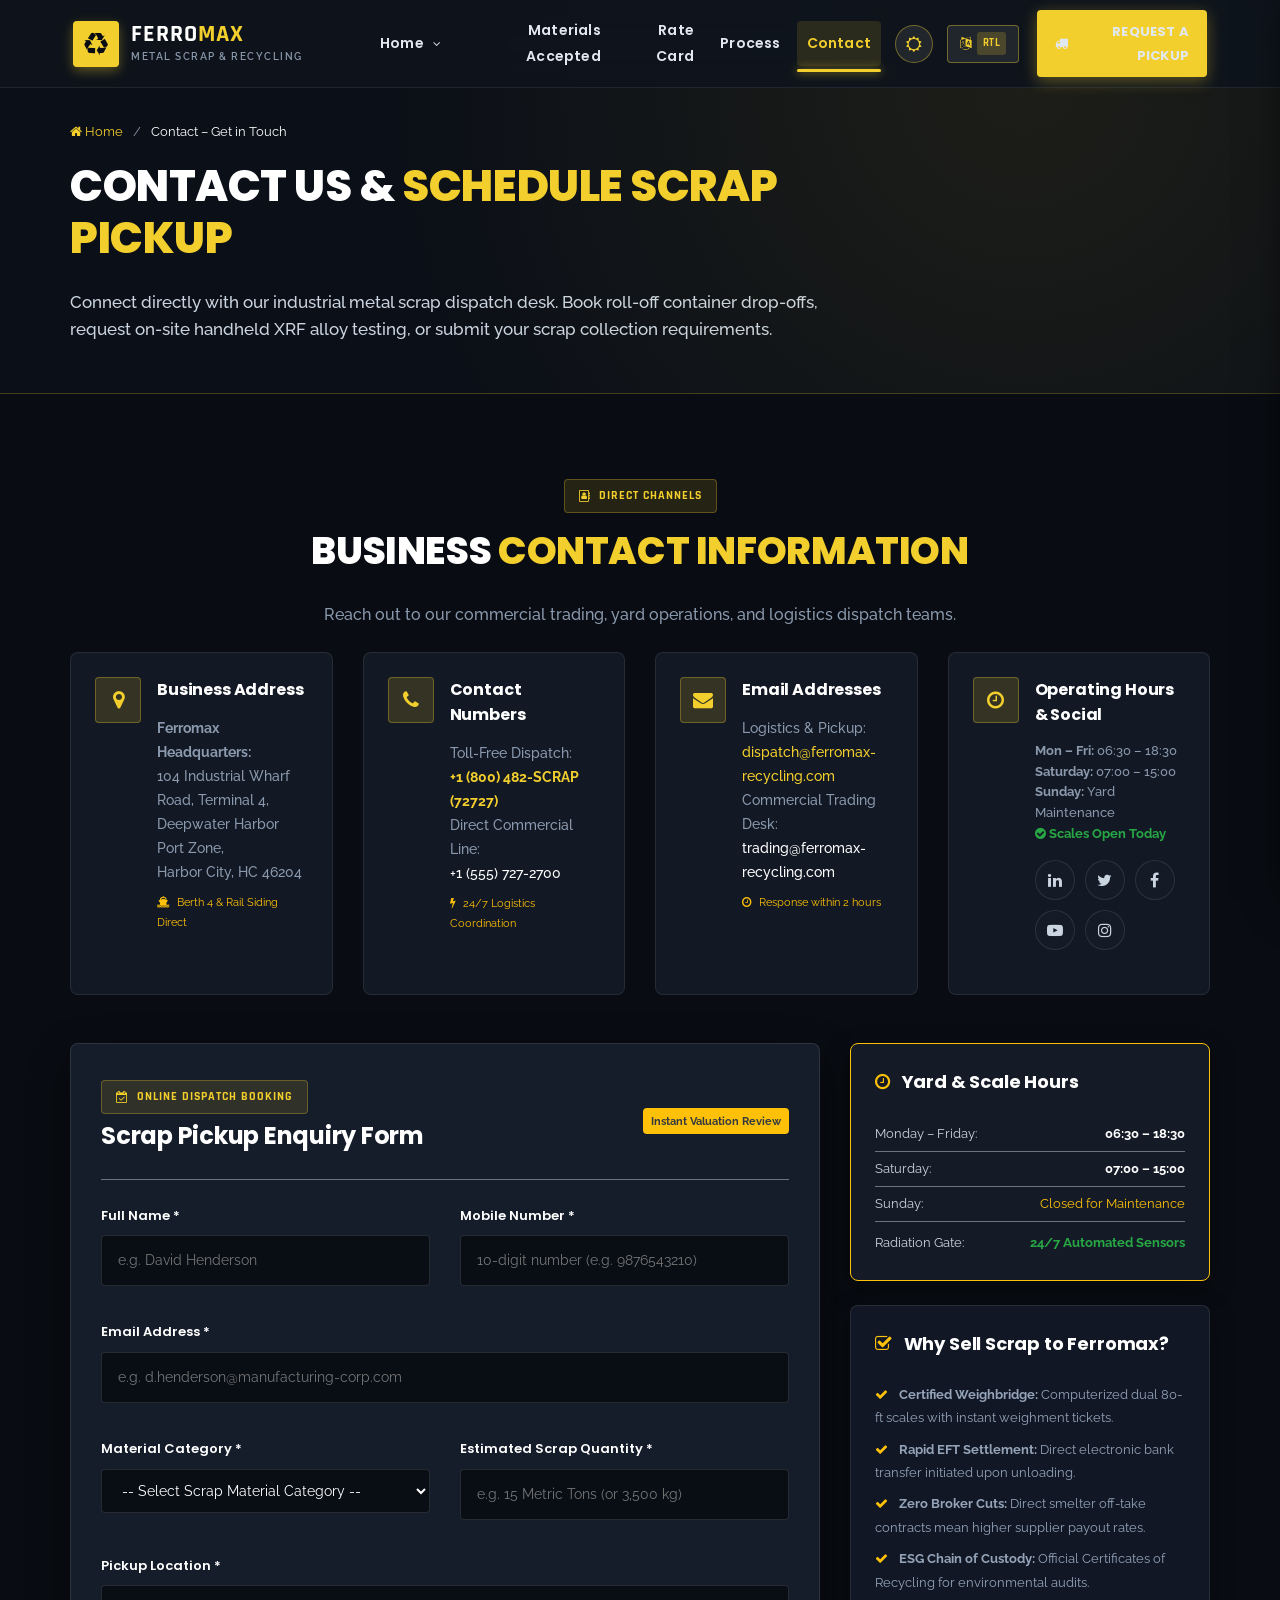
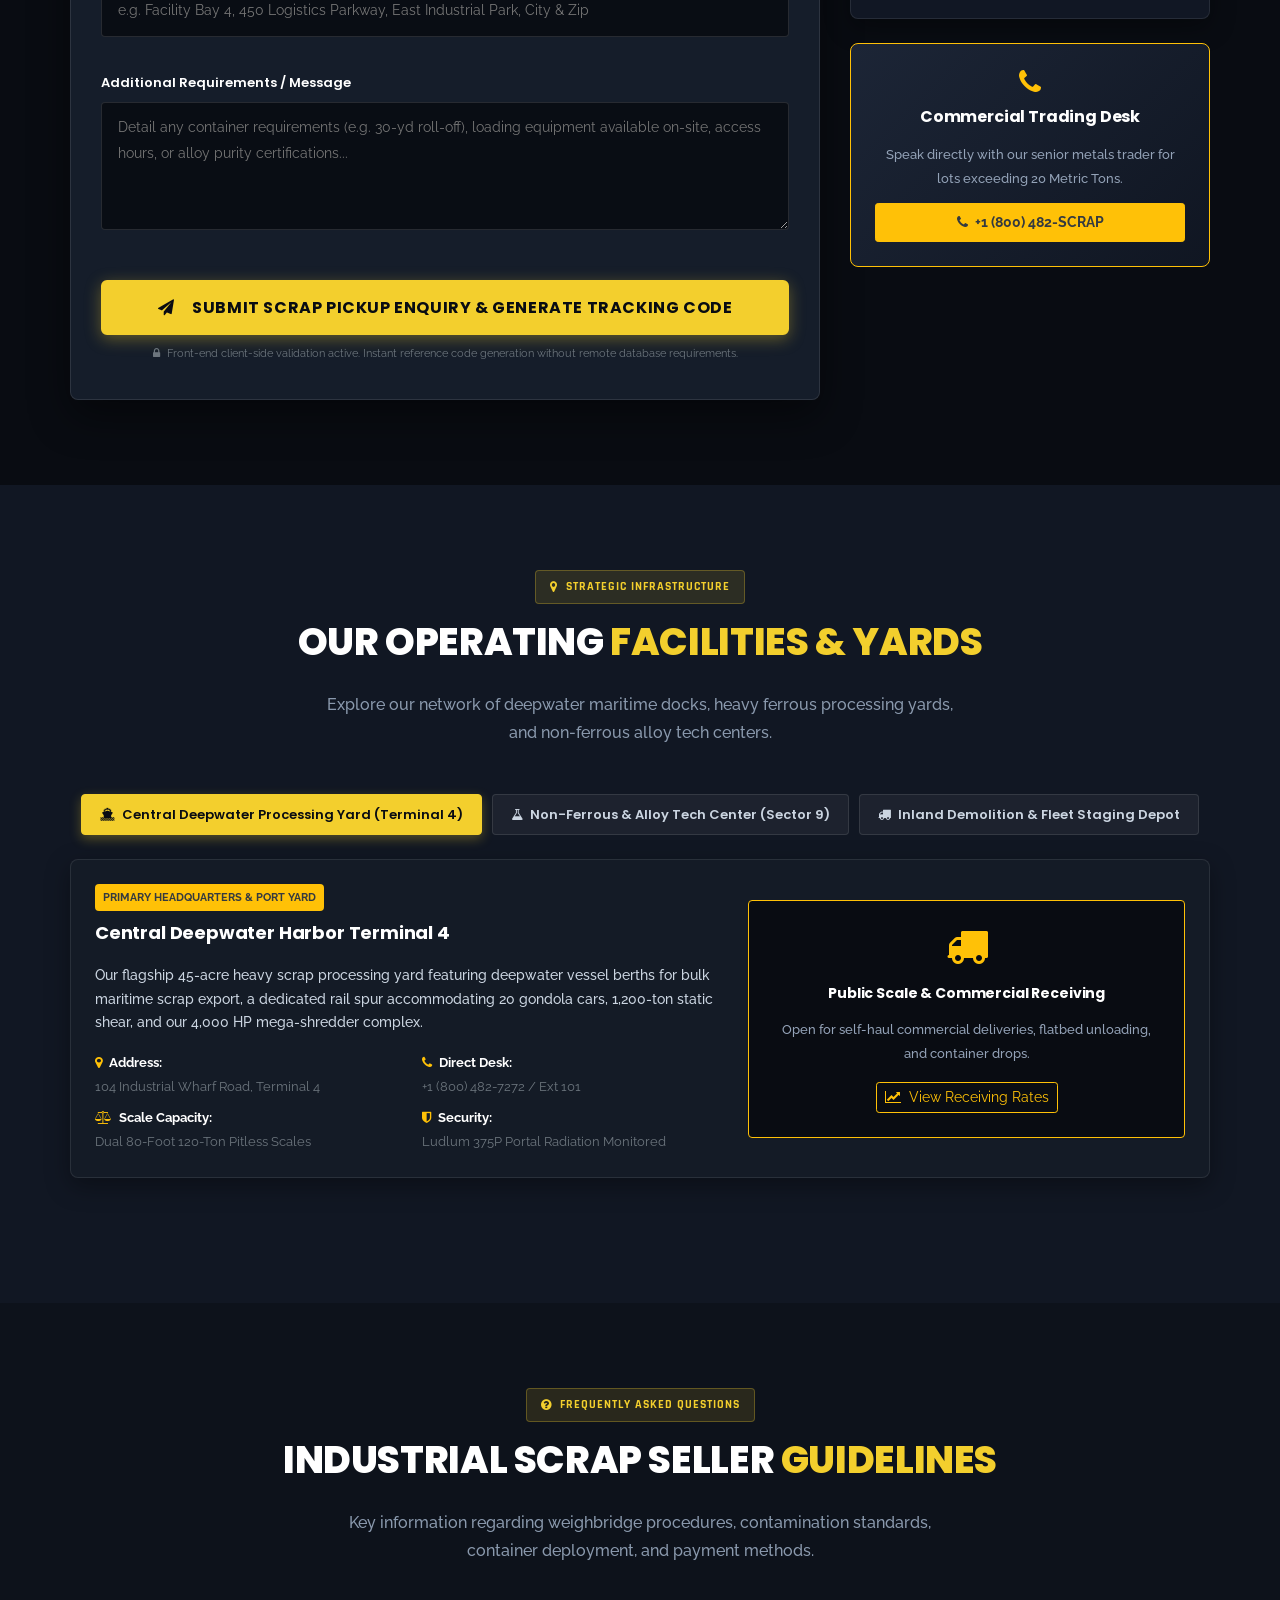
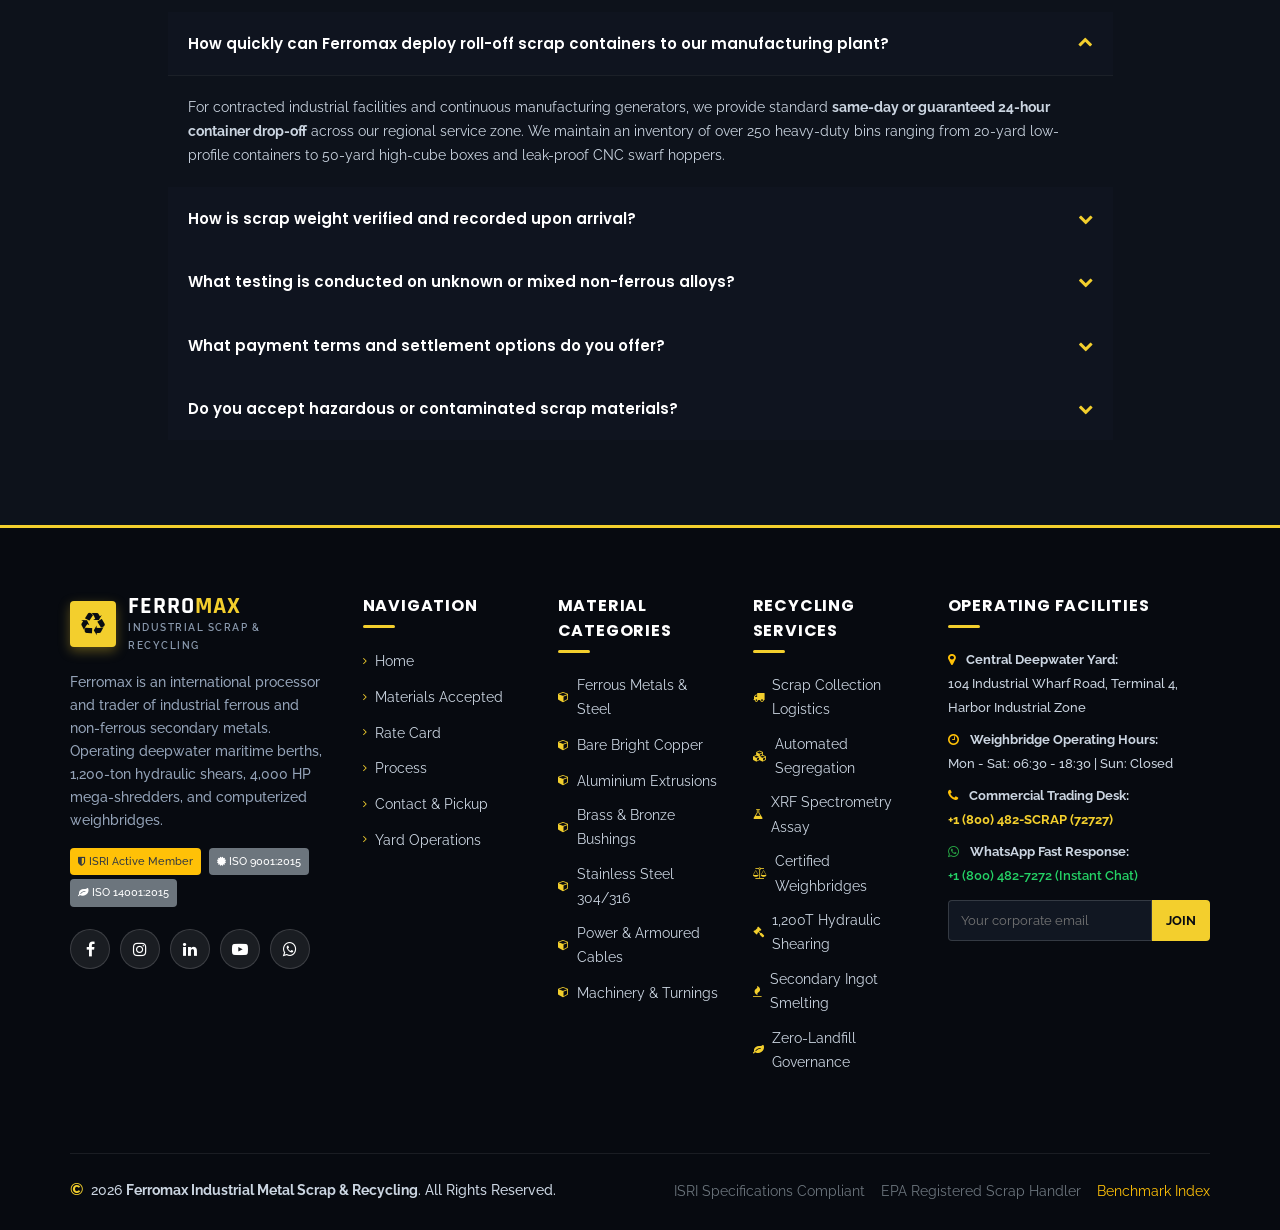
==== contact.html @ 0050eec2 "Initial commit" ====
<!DOCTYPE html>
<html lang="en">
   <head>
      <!-- basic -->
      <meta charset="utf-8">
      <meta http-equiv="X-UA-Compatible" content="IE=edge">
      <!-- mobile metas -->
      <meta name="viewport" content="width=device-width, initial-scale=1, maximum-scale=1">
      <!-- site metas -->
      <title>Contact Us – Scrap Pickup Enquiry | Ferromax Industrial Scrap &amp; Recycling</title>
      <meta name="keywords" content="scrap metal contact, scrap pickup enquiry, scrap collection booking, roll-off container rental, scrap yard address, commercial metals trader">
      <meta name="description" content="Get in touch with Ferromax Industrial Scrap &amp; Recycling. Schedule industrial scrap pickup, request roll-off containers, or get indicative metal scrap valuation.">
      <meta name="author" content="Ferromax Industrial Scrap &amp; Recycling">
      <!-- Theme & Direction Persistence Script: Immediate Execution in Head -->
      <script>
         (function() {
            var savedTheme = localStorage.getItem('ferromax_theme') || 'dark';
            document.documentElement.setAttribute('data-theme', savedTheme);
            var savedDir = localStorage.getItem('ferromax_dir') || 'ltr';
            document.documentElement.setAttribute('dir', savedDir);
         })();
      </script>
      <!-- bootstrap css -->
      <link rel="stylesheet" href="css/bootstrap.min.css">
      <!-- font-awesome -->
      <link rel="stylesheet" href="css/font-awesome.min.css">
      <!-- style css -->
      <link rel="stylesheet" href="css/style.css">
      <!-- responsive css -->
      <link rel="stylesheet" href="css/responsive.css">
      <!-- custom industrial styles -->
      <link rel="stylesheet" href="css/industrial.css">
      <!-- favicon -->
      <link rel="icon" href="images/fevicon.png" type="image/gif" />
   </head>
   <body class="main-layout">
      <!-- preloader -->
      

      

      <!-- Sidepanel Navigation (Mobile & Off-Canvas) -->
      <div class="sidepanel-overlay"></div>
      <div id="mySidepanel" class="sidepanel-custom">
         <div class="sidepanel-header">
            <a href="index.html" class="brand-link">
               <div class="brand-icon"><i class="fa fa-recycle"></i></div>
               <div class="brand-text-wrap">
                  <span class="brand-title">FERRO<span>MAX</span></span>
                  <span class="brand-tagline">Industrial Scrap</span>
               </div>
            </a>
            <button class="sidepanel-close" aria-label="Close Navigation"><i class="fa fa-times"></i></button>
         </div>
         <ul class="sidepanel-links">
            <li><a class="" href="index.html"><i class="fa fa-home"></i> Home – Industrial Overview</a></li>
            <li class="sidepanel-subitem"><a class="" href="home-1.html"><i class="fa fa-cubes"></i> Home 1 – Material Recovery Hub</a></li>
            <li class="sidepanel-subitem"><a class="" href="home-2.html"><i class="fa fa-cogs"></i> Home 2 – Recycling Operations</a></li>
            <li><a class="" href="material-recovery.html"><i class="fa fa-th-large"></i> Materials Accepted</a></li>
            <li><a class="" href="rate-card.html"><i class="fa fa-line-chart"></i> Rate Card</a></li>
            <li><a class="" href="process.html"><i class="fa fa-refresh"></i> Process</a></li>
            <li><a class="active" href="contact.html"><i class="fa fa-envelope-o"></i> Contact</a></li>
            <li class="sidepanel-item-toggle">
               <button class="theme-toggle-btn sidepanel-toggle-btn w-100 justify-content-center" aria-label="Toggle Light and Dark Mode" title="Toggle Theme">
                  <i class="fa fa-sun-o theme-icon-sun mr-2"></i>
                  <i class="fa fa-moon-o theme-icon-moon mr-2"></i>
                  <span class="theme-toggle-text">Toggle Light / Dark Mode</span>
               </button>
            </li>
            <li class="sidepanel-item-toggle">
               <button class="dir-toggle-btn sidepanel-dir-toggle w-100 justify-content-center" aria-label="Toggle Text Direction" title="Toggle Text Direction">
                  <i class="fa fa-language mr-2"></i>
                  <span class="dir-toggle-label">Layout Direction: <span class="dir-indicator-badge">RTL</span></span>
               </button>
            </li>
            <li class="sidepanel-item-cta mt-2">
               <a href="contact.html#pickupSection" class="btn-industrial-primary w-100 text-center justify-content-center">
                  <i class="fa fa-truck"></i> Request a Pickup
               </a>
            </li>
         </ul>
         <div class="sidepanel-info">
            <h5>Yard Operations Desk</h5>
            <p><i class="fa fa-map-marker"></i> 104 Industrial Wharf Road, Terminal 4</p>
            <p><i class="fa fa-phone"></i> +1 (800) 482-7272</p>
            <p><i class="fa fa-clock-o"></i> Scales Open: Mon-Sat 06:30 - 18:30</p>
            <p><i class="fa fa-balance-scale"></i> Dual 80-Ft Digital Weighbridges</p>
         </div>
      </div>

      <!-- Main Header -->
      <header class="header">
         <div class="container-fluid px-lg-5">
            <div class="row d_flex align-items-center">
               <div class="col-lg-3 col-md-4 col-7 logo_section">
                  <a href="index.html" class="brand-link">
                     <div class="brand-icon"><i class="fa fa-recycle"></i></div>
                     <div class="brand-text-wrap">
                        <span class="brand-title">FERRO<span>MAX</span></span>
                        <span class="brand-tagline">Metal Scrap &amp; Recycling</span>
                     </div>
                  </a>
               </div>
               <div class="col-lg-9 col-md-8 col-5 text-right d-flex align-items-center justify-content-end">
                  <!-- Main Navigation Bar - Exact Order (1 to 8) -->
                  <ul class="navbar-nav-custom d-none d-lg-inline-flex align-items-center">
                     <li class="nav-item-dropdown">
                        <a href="index.html" class="nav-dropdown-toggle">
                           Home <i class="fa fa-angle-down"></i>
                        </a>
                        <ul class="nav-dropdown-menu">
                           <li><a href="index.html"><i class="fa fa-home"></i> Home – Industrial Overview</a></li>
                           <li><a href="home-1.html"><i class="fa fa-cubes"></i> Home 1 – Material Recovery Hub</a></li>
                           <li><a href="home-2.html"><i class="fa fa-cogs"></i> Home 2 – Recycling Operations</a></li>
                        </ul>
                     </li>
                     <li><a class="" href="material-recovery.html">Materials Accepted</a></li>
                     <li><a class="" href="rate-card.html">Rate Card</a></li>
                     <li><a class="" href="process.html">Process</a></li>
                     <li><a class="active" href="contact.html">Contact</a></li>
                     <li>
                        <button class="theme-toggle-btn ml-2" aria-label="Toggle Light and Dark Mode" title="Toggle Theme">
                           <i class="fa fa-sun-o theme-icon-sun"></i>
                           <i class="fa fa-moon-o theme-icon-moon"></i>
                        </button>
                     </li>
                     <li>
                        <button class="dir-toggle-btn ml-2" aria-label="Toggle Text Direction (LTR / RTL)" title="Toggle Text Direction">
                           <i class="fa fa-language"></i>
                           <span class="dir-indicator-badge">RTL</span>
                        </button>
                     </li>
                     <li>
                        <a href="#pickupSection" class="nav-cta-btn">
                           <i class="fa fa-truck"></i> Request a Pickup
                        </a>
                     </li>
                  </ul>
                  <!-- Mobile Hamburger Toggle (Exclusively on mobile/tablet screens) -->
                  <button class="openbtn-custom d-inline-flex d-lg-none" aria-label="Open Navigation">
                     <i class="fa fa-bars fa-lg"></i>
                  </button>
               </div>
            </div>
         </div>
      </header>

      <!-- Inner Page Hero Banner -->
      <section class="inner-hero-banner">
         <div class="container">
            <div class="row">
               <div class="col-lg-9">
                  <div class="breadcrumb-industrial">
                     <a href="index.html"><i class="fa fa-home"></i> Home</a>
                     <span>/</span>
                     <span class="text-white">Contact – Get in Touch</span>
                  </div>
                  <h1 class="inner-hero-title">
                     CONTACT US &amp; <span class="highlight-gold" style="color: #f3cf2d;">SCHEDULE SCRAP PICKUP</span>
                  </h1>
                  <p class="inner-hero-lead">
                     Connect directly with our industrial metal scrap dispatch desk. Book roll-off container drop-offs, request on-site handheld XRF alloy testing, or submit your scrap collection requirements.
                  </p>
               </div>
            </div>
         </div>
      </section>

      <!-- Business Contact Information Section -->
      <section class="section-py section-darker pb-0">
         <div class="container">
            <div class="row text-center mb-4">
               <div class="col-12">
                  <span class="section-badge-tag"><i class="fa fa-address-book-o"></i> Direct Channels</span>
                  <h2 class="section-main-heading">BUSINESS <span>CONTACT INFORMATION</span></h2>
                  <p class="section-subtext">
                     Reach out to our commercial trading, yard operations, and logistics dispatch teams.
                  </p>
               </div>
            </div>

            <div class="row">
               <!-- Channel 1: Physical Yard Address -->
               <div class="col-lg-3 col-md-6 mb-4">
                  <div class="contact-info-card h-100">
                     <div class="contact-info-icon"><i class="fa fa-map-marker"></i></div>
                     <div class="contact-info-text">
                        <h5>Business Address</h5>
                        <p>
                           <strong>Ferromax Headquarters:</strong><br>
                           104 Industrial Wharf Road, Terminal 4,<br>
                           Deepwater Harbor Port Zone,<br>
                           Harbor City, HC 46204
                        </p>
                        <small class="text-warning d-block mt-2"><i class="fa fa-ship mr-1"></i> Berth 4 &amp; Rail Siding Direct</small>
                     </div>
                  </div>
               </div>

               <!-- Channel 2: Telephone Numbers -->
               <div class="col-lg-3 col-md-6 mb-4">
                  <div class="contact-info-card h-100">
                     <div class="contact-info-icon"><i class="fa fa-phone"></i></div>
                     <div class="contact-info-text">
                        <h5>Contact Numbers</h5>
                        <p>
                           Toll-Free Dispatch:<br>
                           <a href="tel:18004827272" class="font-weight-bold" style="color: #f3cf2d;">+1 (800) 482-SCRAP (72727)</a><br>
                           Direct Commercial Line:<br>
                           <a href="tel:15557272700" class="text-white">+1 (555) 727-2700</a>
                        </p>
                        <small class="text-warning d-block mt-2"><i class="fa fa-bolt mr-1"></i> 24/7 Logistics Coordination</small>
                     </div>
                  </div>
               </div>

               <!-- Channel 3: Email Addresses -->
               <div class="col-lg-3 col-md-6 mb-4">
                  <div class="contact-info-card h-100">
                     <div class="contact-info-icon"><i class="fa fa-envelope"></i></div>
                     <div class="contact-info-text">
                        <h5>Email Addresses</h5>
                        <p>
                           Logistics &amp; Pickup:<br>
                           <a href="mailto:dispatch@ferromax-recycling.com" style="color: #f3cf2d;">dispatch@ferromax-recycling.com</a><br>
                           Commercial Trading Desk:<br>
                           <a href="mailto:trading@ferromax-recycling.com" class="text-white">trading@ferromax-recycling.com</a>
                        </p>
                        <small class="text-warning d-block mt-2"><i class="fa fa-clock-o mr-1"></i> Response within 2 hours</small>
                     </div>
                  </div>
               </div>

               <!-- Channel 4: Operating Hours & Social Media -->
               <div class="col-lg-3 col-md-6 mb-4">
                  <div class="contact-info-card h-100">
                     <div class="contact-info-icon"><i class="fa fa-clock-o"></i></div>
                     <div class="contact-info-text">
                        <h5>Operating Hours &amp; Social</h5>
                        <p style="font-size: 13px; line-height: 1.6; margin-bottom: 12px;">
                           <strong>Mon – Fri:</strong> 06:30 – 18:30<br>
                           <strong>Saturday:</strong> 07:00 – 15:00<br>
                           <strong>Sunday:</strong> Yard Maintenance<br>
                           <span class="text-success font-weight-bold"><i class="fa fa-check-circle"></i> Scales Open Today</span>
                        </p>
                        <div class="contact-social-links">
                           <a href="https://linkedin.com" target="_blank" rel="noopener" class="social-icon-btn" aria-label="LinkedIn" title="Connect on LinkedIn"><i class="fa fa-linkedin"></i></a>
                           <a href="https://twitter.com" target="_blank" rel="noopener" class="social-icon-btn" aria-label="Twitter / X" title="Follow on X (Twitter)"><i class="fa fa-twitter"></i></a>
                           <a href="https://facebook.com" target="_blank" rel="noopener" class="social-icon-btn" aria-label="Facebook" title="Follow on Facebook"><i class="fa fa-facebook"></i></a>
                           <a href="https://youtube.com" target="_blank" rel="noopener" class="social-icon-btn" aria-label="YouTube" title="Watch on YouTube"><i class="fa fa-youtube-play"></i></a>
                           <a href="https://instagram.com" target="_blank" rel="noopener" class="social-icon-btn" aria-label="Instagram" title="Follow on Instagram"><i class="fa fa-instagram"></i></a>
                        </div>
                     </div>
                  </div>
               </div>
            </div>
         </div>
      </section>

      <!-- Main Scrap Pickup Enquiry Form Section -->
      <section class="section-py section-darker pt-4" id="pickupSection">
         <div class="container">
            <div class="row">
               <!-- Left Column: Form -->
               <div class="col-lg-8 mb-lg-0 mb-5">
                  <div class="contact-form-card">
                     <div class="d-flex align-items-center justify-content-between mb-4 border-bottom border-secondary pb-3">
                        <div>
                           <span class="section-badge-tag mb-1"><i class="fa fa-calendar-check-o"></i> Online Dispatch Booking</span>
                           <h3 class="text-white font-weight-bold mb-0" style="font-size: 24px;">Scrap Pickup Enquiry Form</h3>
                        </div>
                        <span class="badge badge-warning text-dark font-weight-bold p-2 d-none d-sm-inline-block">Instant Valuation Review</span>
                     </div>

                     <!-- Front-End Success Banner (Revealed on Valid Submission) -->
                     <div class="form-success-banner" id="formSuccessBanner">
                        <h4><i class="fa fa-check-circle"></i> Pickup Enquiry Verified &amp; Registered!</h4>
                        <p>
                           Thank you for submitting your scrap collection requirements. Your request has been assigned reference code:
                           <strong id="bannerRefCode" style="color: #f3cf2d; font-size: 16px;">FXR-892104</strong>.
                        </p>
                        <div class="form-prototype-notice">
                           <i class="fa fa-info-circle mr-1"></i> <strong>Front-End Demonstration Mode:</strong> All input fields have passed front-end validation rules. As this is a front-end-only project, no data has been transmitted to a remote server or database. In commercial production, our dispatch team would contact you at your verified mobile number within 2 business hours.
                        </div>
                     </div>

                     <form id="pickupEnquiryForm" novalidate>
                        <div class="row">
                           <!-- 1. Full Name -->
                           <div class="col-md-6 mb-3">
                              <label class="form-label-custom" for="contactFullName">Full Name *</label>
                              <input type="text" id="contactFullName" class="form-control-industrial" placeholder="e.g. David Henderson" required>
                              <div class="form-error-msg" id="errFullName"></div>
                           </div>

                           <!-- 2. Mobile Number -->
                           <div class="col-md-6 mb-3">
                              <label class="form-label-custom" for="contactMobile">Mobile Number *</label>
                              <input type="tel" id="contactMobile" class="form-control-industrial" placeholder="10-digit number (e.g. 9876543210)" maxlength="14" required>
                              <div class="form-error-msg" id="errMobile"></div>
                           </div>

                           <!-- 3. Email Address -->
                           <div class="col-md-12 mb-3">
                              <label class="form-label-custom" for="contactEmail">Email Address *</label>
                              <input type="email" id="contactEmail" class="form-control-industrial" placeholder="e.g. d.henderson@manufacturing-corp.com" required>
                              <div class="form-error-msg" id="errEmail"></div>
                           </div>

                           <!-- 4. Material Category -->
                           <div class="col-md-6 mb-3">
                              <label class="form-label-custom" for="contactCategory">Material Category *</label>
                              <select id="contactCategory" class="form-control-industrial" required>
                                 <option value="">-- Select Scrap Material Category --</option>
                                 <option value="Ferrous Metals (Iron, Steel, Cast Iron)">1. Ferrous Metals (Iron, Steel, Cast Iron)</option>
                                 <option value="Non-Ferrous Metals (Titanium, Lead, Zinc, Superalloys)">2. Non-Ferrous Metals (Titanium, Lead, Zinc, Superalloys)</option>
                                 <option value="Copper Scrap (Bare Bright Millberry, Tubing, Busbars)">3. Copper Scrap (Bare Bright Millberry, Tubing, Busbars)</option>
                                 <option value="Aluminium Scrap (6063 Extrusions, Cast Wheels, UBC)">4. Aluminium Scrap (6063 Extrusions, Cast Wheels, UBC)</option>
                                 <option value="Brass Scrap (Yellow Brass Honey, Red Brass Bushings)">5. Brass Scrap (Yellow Brass Honey, Red Brass Bushings)</option>
                                 <option value="Stainless Steel Scrap (304, 316, Duplex 2205)">6. Stainless Steel Scrap (304, 316, Duplex 2205)</option>
                                 <option value="Iron &amp; Steel Scrap (Foundry Cast Iron, Rebar)">7. Iron &amp; Steel Scrap (Foundry Cast Iron, Rebar)</option>
                                 <option value="Industrial Mixed Scrap &amp; Cables (Motors, Transformers, Plant Offcuts)">8. Industrial Mixed Scrap &amp; Cables (Motors, Transformers, Plant Offcuts)</option>
                              </select>
                              <div class="form-error-msg" id="errCategory"></div>
                           </div>

                           <!-- 5. Estimated Scrap Quantity -->
                           <div class="col-md-6 mb-3">
                              <label class="form-label-custom" for="contactQuantity">Estimated Scrap Quantity *</label>
                              <input type="text" id="contactQuantity" class="form-control-industrial" placeholder="e.g. 15 Metric Tons (or 3,500 kg)" required>
                              <div class="form-error-msg" id="errQuantity"></div>
                           </div>

                           <!-- 6. Pickup Location -->
                           <div class="col-md-12 mb-3">
                              <label class="form-label-custom" for="contactLocation">Pickup Location *</label>
                              <input type="text" id="contactLocation" class="form-control-industrial" placeholder="e.g. Facility Bay 4, 450 Logistics Parkway, East Industrial Park, City &amp; Zip" required>
                              <div class="form-error-msg" id="errLocation"></div>
                           </div>

                           <!-- 7. Additional Requirements / Message -->
                           <div class="col-md-12 mb-3">
                              <label class="form-label-custom" for="contactMessage">Additional Requirements / Message</label>
                              <textarea id="contactMessage" class="form-control-industrial" rows="4" placeholder="Detail any container requirements (e.g. 30-yd roll-off), loading equipment available on-site, access hours, or alloy purity certifications..."></textarea>
                           </div>

                           <!-- Submit Button -->
                           <div class="col-md-12 mt-2">
                              <button type="submit" id="btnSubmitEnquiry" class="btn-industrial-primary w-100 justify-content-center py-3" style="font-size: 16px;">
                                 <i class="fa fa-paper-plane mr-2"></i> Submit Scrap Pickup Enquiry &amp; Generate Tracking Code
                              </button>
                              <small class="text-muted d-block text-center mt-2">
                                 <i class="fa fa-lock mr-1"></i> Front-end client-side validation active. Instant reference code generation without remote database requirements.
                              </small>
                           </div>
                        </div>
                     </form>
                  </div>
               </div>

               <!-- Right Column: Operating Hours, Facility Selector, Why Sell to Us -->
               <div class="col-lg-4">
                  <!-- Operating Hours Card -->
                  <div class="rate-card-box p-4 mb-4 border-warning">
                     <h4 style="color: #fff; font-size: 18px; font-weight: 700; margin-bottom: 16px;">
                        <i class="fa fa-clock-o text-warning mr-2"></i> Yard &amp; Scale Hours
                     </h4>
                     <ul class="list-unstyled" style="font-size: 13px; color: #cbd5e1; line-height: 2;">
                        <li class="d-flex justify-content-between border-bottom border-secondary pb-1 mb-1">
                           <span>Monday – Friday:</span>
                           <strong class="text-white">06:30 – 18:30</strong>
                        </li>
                        <li class="d-flex justify-content-between border-bottom border-secondary pb-1 mb-1">
                           <span>Saturday:</span>
                           <strong class="text-white">07:00 – 15:00</strong>
                        </li>
                        <li class="d-flex justify-content-between border-bottom border-secondary pb-1 mb-1">
                           <span>Sunday:</span>
                           <span class="text-warning">Closed for Maintenance</span>
                        </li>
                        <li class="d-flex justify-content-between pt-1">
                           <span>Radiation Gate:</span>
                           <strong class="text-success">24/7 Automated Sensors</strong>
                        </li>
                     </ul>
                  </div>

                  <!-- Quick Selling Benefits -->
                  <div class="rate-card-box p-4 mb-4" style="background: #111724;">
                     <h4 style="color: #fff; font-size: 18px; font-weight: 700; margin-bottom: 16px;">
                        <i class="fa fa-check-square-o text-warning mr-2"></i> Why Sell Scrap to Ferromax?
                     </h4>
                     <ul class="list-unstyled" style="font-size: 13px; color: #94a3b8; line-height: 1.8;">
                        <li class="mb-2"><i class="fa fa-check text-warning mr-2"></i> <strong>Certified Weighbridge:</strong> Computerized dual 80-ft scales with instant weighment tickets.</li>
                        <li class="mb-2"><i class="fa fa-check text-warning mr-2"></i> <strong>Rapid EFT Settlement:</strong> Direct electronic bank transfer initiated upon unloading.</li>
                        <li class="mb-2"><i class="fa fa-check text-warning mr-2"></i> <strong>Zero Broker Cuts:</strong> Direct smelter off-take contracts mean higher supplier payout rates.</li>
                        <li><i class="fa fa-check text-warning mr-2"></i> <strong>ESG Chain of Custody:</strong> Official Certificates of Recycling for environmental audits.</li>
                     </ul>
                  </div>

                  <!-- Commercial Hotline Callout -->
                  <div class="stat-box-card p-4 text-center border-warning" style="background: linear-gradient(135deg, #1c2536 0%, #101622 100%);">
                     <i class="fa fa-phone fa-2x text-warning mb-2"></i>
                     <h5 style="color: #fff; font-size: 16px; font-weight: 700; margin-bottom: 4px;">Commercial Trading Desk</h5>
                     <p style="font-size: 13px; color: #94a3b8; margin-bottom: 12px;">Speak directly with our senior metals trader for lots exceeding 20 Metric Tons.</p>
                     <a href="tel:18004827272" class="btn btn-sm btn-warning font-weight-bold text-dark px-3 py-2 w-100">
                        <i class="fa fa-phone mr-1"></i> +1 (800) 482-SCRAP
                     </a>
                  </div>
               </div>
            </div>
         </div>
      </section>

      <!-- Multi-Facility Yard Locator & Map Selector -->
      <section class="section-py section-surface">
         <div class="container">
            <div class="row text-center mb-5">
               <div class="col-12">
                  <span class="section-badge-tag"><i class="fa fa-map-marker"></i> Strategic Infrastructure</span>
                  <h2 class="section-main-heading">OUR OPERATING <span>FACILITIES &amp; YARDS</span></h2>
                  <p class="section-subtext">
                     Explore our network of deepwater maritime docks, heavy ferrous processing yards, and non-ferrous alloy tech centers.
                  </p>
               </div>
            </div>

            <!-- Yard Selector Tabs -->
            <div class="material-filter-bar mb-4">
               <button class="filter-btn-chip yard-selector-tab active" data-yard="yard1">
                  <i class="fa fa-ship mr-1"></i> Central Deepwater Processing Yard (Terminal 4)
               </button>
               <button class="filter-btn-chip yard-selector-tab" data-yard="yard2">
                  <i class="fa fa-flask mr-1"></i> Non-Ferrous &amp; Alloy Tech Center (Sector 9)
               </button>
               <button class="filter-btn-chip yard-selector-tab" data-yard="yard3">
                  <i class="fa fa-truck mr-1"></i> Inland Demolition &amp; Fleet Staging Depot
               </button>
            </div>

            <!-- Yard 1 Panel -->
            <div id="yard1" class="yard-location-panel active">
               <div class="rate-card-box p-4">
                  <div class="row align-items-center">
                     <div class="col-lg-7">
                        <span class="badge badge-warning text-dark font-weight-bold mb-2 p-2">PRIMARY HEADQUARTERS &amp; PORT YARD</span>
                        <h3 class="text-white font-weight-bold mb-2">Central Deepwater Harbor Terminal 4</h3>
                        <p style="font-size: 14px; color: #cbd5e1; line-height: 1.7;">
                           Our flagship 45-acre heavy scrap processing yard featuring deepwater vessel berths for bulk maritime scrap export, a dedicated rail spur accommodating 20 gondola cars, 1,200-ton static shear, and our 4,000 HP mega-shredder complex.
                        </p>
                        <div class="row mt-3 text-muted" style="font-size: 13px;">
                           <div class="col-md-6 mb-2">
                              <strong class="text-white d-block"><i class="fa fa-map-marker text-warning mr-1"></i> Address:</strong>
                              104 Industrial Wharf Road, Terminal 4
                           </div>
                           <div class="col-md-6 mb-2">
                              <strong class="text-white d-block"><i class="fa fa-phone text-warning mr-1"></i> Direct Desk:</strong>
                              +1 (800) 482-7272 / Ext 101
                           </div>
                           <div class="col-md-6">
                              <strong class="text-white d-block"><i class="fa fa-balance-scale text-warning mr-1"></i> Scale Capacity:</strong>
                              Dual 80-Foot 120-Ton Pitless Scales
                           </div>
                           <div class="col-md-6">
                              <strong class="text-white d-block"><i class="fa fa-shield text-warning mr-1"></i> Security:</strong>
                              Ludlum 375P Portal Radiation Monitored
                           </div>
                        </div>
                     </div>
                     <div class="col-lg-5 mt-lg-0 mt-4 text-center">
                        <div class="p-4 rounded border border-warning" style="background: #090c12;">
                           <i class="fa fa-truck fa-3x text-warning mb-3"></i>
                           <h5 class="text-white font-weight-bold mb-1">Public Scale &amp; Commercial Receiving</h5>
                           <p style="font-size: 13px; color: #94a3b8; margin-bottom: 16px;">
                              Open for self-haul commercial deliveries, flatbed unloading, and container drops.
                           </p>
                           <a href="rate-card.html" class="btn btn-sm btn-outline-warning">
                              <i class="fa fa-line-chart mr-1"></i> View Receiving Rates
                           </a>
                        </div>
                     </div>
                  </div>
               </div>
            </div>

            <!-- Yard 2 Panel -->
            <div id="yard2" class="yard-location-panel" style="display: none;">
               <div class="rate-card-box p-4">
                  <div class="row align-items-center">
                     <div class="col-lg-7">
                        <span class="badge badge-info mb-2 p-2 font-weight-bold">SPECIALTY METALS &amp; LAB FACILITY</span>
                        <h3 class="text-white font-weight-bold mb-2">Non-Ferrous &amp; Superalloy Tech Center (Sector 9)</h3>
                        <p style="font-size: 14px; color: #cbd5e1; line-height: 1.7;">
                           Specialized covered facility dedicated to aerospace superalloys (Inconel, Monel, Titanium), Millberry copper, high-purity aluminum profiles, and cable granulation lines with clean climate-controlled storage vaults.
                        </p>
                        <div class="row mt-3 text-muted" style="font-size: 13px;">
                           <div class="col-md-6 mb-2">
                              <strong class="text-white d-block"><i class="fa fa-map-marker text-warning mr-1"></i> Address:</strong>
                              88 Advanced Metallurgy Way, Sector 9
                           </div>
                           <div class="col-md-6 mb-2">
                              <strong class="text-white d-block"><i class="fa fa-flask text-warning mr-1"></i> Testing Lab:</strong>
                              Thermo Niton XL5 Plus XRF Lab
                           </div>
                           <div class="col-md-6">
                              <strong class="text-white d-block"><i class="fa fa-phone text-warning mr-1"></i> Lab Direct:</strong>
                              +1 (800) 482-7272 / Ext 204
                           </div>
                           <div class="col-md-6">
                              <strong class="text-white d-block"><i class="fa fa-cube text-warning mr-1"></i> Vault Storage:</strong>
                              High-Security Monitored Alloy Bunkers
                           </div>
                        </div>
                     </div>
                     <div class="col-lg-5 mt-lg-0 mt-4 text-center">
                        <div class="p-4 rounded border border-info" style="background: #090c12;">
                           <i class="fa fa-flask fa-3x text-info mb-3"></i>
                           <h5 class="text-white font-weight-bold mb-1">Mobile Spectrometry Dispatch</h5>
                           <p style="font-size: 13px; color: #94a3b8; margin-bottom: 16px;">
                              Book an on-site alloy test with our certified metallurgists at your plant.
                           </p>
                           <a href="#pickupSection" class="btn btn-sm btn-outline-info">
                              <i class="fa fa-calendar mr-1"></i> Request Lab Testing
                           </a>
                        </div>
                     </div>
                  </div>
               </div>
            </div>

            <!-- Yard 3 Panel -->
            <div id="yard3" class="yard-location-panel" style="display: none;">
               <div class="rate-card-box p-4">
                  <div class="row align-items-center">
                     <div class="col-lg-7">
                        <span class="badge badge-success mb-2 p-2 font-weight-bold">CONTAINER &amp; FLEET LOGISTICS DEPOT</span>
                        <h3 class="text-white font-weight-bold mb-2">Inland Demolition &amp; Fleet Staging Depot</h3>
                        <p style="font-size: 14px; color: #cbd5e1; line-height: 1.7;">
                           Central logistics depot housing our heavy fleet of 35 roll-off container trucks, 250 heavy scrap bins (20 to 50 yard), mobile knuckle-boom cranes, and mobile shearing crews for on-site plant demolitions.
                        </p>
                        <div class="row mt-3 text-muted" style="font-size: 13px;">
                           <div class="col-md-6 mb-2">
                              <strong class="text-white d-block"><i class="fa fa-map-marker text-warning mr-1"></i> Address:</strong>
                              320 Interstate Freight Hub, Junction 14
                           </div>
                           <div class="col-md-6 mb-2">
                              <strong class="text-white d-block"><i class="fa fa-truck text-warning mr-1"></i> Fleet Capacity:</strong>
                              35 GPS Roll-Off Trucks &amp; Knuckle Cranes
                           </div>
                           <div class="col-md-6">
                              <strong class="text-white d-block"><i class="fa fa-phone text-warning mr-1"></i> Fleet Dispatch:</strong>
                              +1 (800) 482-7272 / Ext 302
                           </div>
                           <div class="col-md-6">
                              <strong class="text-white d-block"><i class="fa fa-wrench text-warning mr-1"></i> Mobile Crews:</strong>
                              OSHA-Certified Torch Cutting Teams
                           </div>
                        </div>
                     </div>
                     <div class="col-lg-5 mt-lg-0 mt-4 text-center">
                        <div class="p-4 rounded border border-success" style="background: #090c12;">
                           <i class="fa fa-truck fa-3x text-success mb-3"></i>
                           <h5 class="text-white font-weight-bold mb-1">Container Drop-Off Service</h5>
                           <p style="font-size: 13px; color: #94a3b8; margin-bottom: 16px;">
                              Same-day placement of 20, 30, 40, or 50-yard roll-off bins at manufacturing sites.
                           </p>
                           <a href="#pickupSection" class="btn btn-sm btn-outline-success">
                              <i class="fa fa-plus-circle mr-1"></i> Request Container Drop
                           </a>
                        </div>
                     </div>
                  </div>
               </div>
            </div>
         </div>
      </section>

      <!-- Seller FAQ Accordion Section -->
      <section class="section-py section-dark">
         <div class="container">
            <div class="row text-center mb-5">
               <div class="col-12">
                  <span class="section-badge-tag"><i class="fa fa-question-circle"></i> Frequently Asked Questions</span>
                  <h2 class="section-main-heading">INDUSTRIAL SCRAP SELLER <span>GUIDELINES</span></h2>
                  <p class="section-subtext">
                     Key information regarding weighbridge procedures, contamination standards, container deployment, and payment methods.
                  </p>
               </div>
            </div>

            <div class="row justify-content-center">
               <div class="col-lg-10">
                  <div class="faq-box">
                     <div class="faq-item">
                        <div class="faq-header active">
                           <span>How quickly can Ferromax deploy roll-off scrap containers to our manufacturing plant?</span>
                           <i class="fa fa-chevron-down"></i>
                        </div>
                        <div class="faq-body" style="display: block;">
                           For contracted industrial facilities and continuous manufacturing generators, we provide standard <strong>same-day or guaranteed 24-hour container drop-off</strong> across our regional service zone. We maintain an inventory of over 250 heavy-duty bins ranging from 20-yard low-profile containers to 50-yard high-cube boxes and leak-proof CNC swarf hoppers.
                        </div>
                     </div>

                     <div class="faq-item">
                        <div class="faq-header">
                           <span>How is scrap weight verified and recorded upon arrival?</span>
                           <i class="fa fa-chevron-down"></i>
                        </div>
                        <div class="faq-body">
                           Every incoming delivery pauses on our certified, state-calibrated 80-foot pitless computerized truck weighbridges. Automated license plate recognition and overhead cameras document the load. The system prints a time-stamped Gross Weight ticket upon arrival and a Tare Weight ticket immediately after tipping, ensuring 100% transparent net weight accounting.
                        </div>
                     </div>

                     <div class="faq-item">
                        <div class="faq-header">
                           <span>What testing is conducted on unknown or mixed non-ferrous alloys?</span>
                           <i class="fa fa-chevron-down"></i>
                        </div>
                        <div class="faq-body">
                           We deploy handheld Thermo Scientific Niton XL5 Plus XRF analyzers directly at the scale deck or receiving pad. In seconds, this non-destructive spectral assay determines exact percentages of Nickel, Chrome, Copper, Cobalt, Titanium, and Molybdenum, ensuring you are paid the full benchmark value for high-spec superalloys.
                        </div>
                     </div>

                     <div class="faq-item">
                        <div class="faq-header">
                           <span>What payment terms and settlement options do you offer?</span>
                           <i class="fa fa-chevron-down"></i>
                        </div>
                        <div class="faq-body">
                           For verified industrial accounts, we provide same-day Electronic Funds Transfer (EFT / ACH), company check upon scale ticket confirmation, or scheduled net-15 / net-30 commercial settlement terms for ongoing high-tonnage manufacturing contracts.
                        </div>
                     </div>

                     <div class="faq-item">
                        <div class="faq-header">
                           <span>Do you accept hazardous or contaminated scrap materials?</span>
                           <i class="fa fa-chevron-down"></i>
                        </div>
                        <div class="faq-body">
                           All scrap entering our yards must drive through Ludlum 375P portal radiation monitors. We strictly prohibit closed pressure vessels (unless cut in half), asbestos-containing materials, radioactive sources, and un-drained fuel tanks. CNC turnings with cutting coolants are accepted in dedicated fluid-recovery bays.
                        </div>
                     </div>
                  </div>
               </div>
            </div>
         </div>
      </section>

      <!-- Confirmation / Quotation Modal Popup -->
      <div id="quoteModal" class="sidepanel-overlay" style="display: none; align-items: center; justify-content: center; z-index: 2000000; opacity: 1; visibility: visible;">
         <div class="contact-form-card modal-industrial-content" style="max-width: 580px; width: 90%; background: #0f141f; border: 2px solid #f3cf2d; box-shadow: 0 20px 50px rgba(0,0,0,0.8);">
            <div class="text-center mb-4">
               <div style="width: 60px; height: 60px; background: rgba(243, 207, 45, 0.15); border: 2px solid #f3cf2d; color: #f3cf2d; border-radius: 50%; display: flex; align-items: center; justify-content: center; font-size: 28px; margin: 0 auto 16px auto;">
                  <i class="fa fa-check"></i>
               </div>
               <h3 class="text-white font-weight-bold mb-1">Pickup Enquiry Registered</h3>
               <p class="text-muted" style="font-size: 13px;">Your scrap quotation request has been processed by the Ferromax Dispatch Front-End System.</p>
            </div>

            <div class="p-3 mb-3 rounded modal-ref-badge" style="background: #090c12; border: 1px solid rgba(255,255,255,0.08);">
               <div class="d-flex justify-content-between mb-2">
                  <span class="text-muted" style="font-size: 13px;">Reference Code:</span>
                  <strong id="modalRefCode" class="text-warning font-weight-bold" style="font-family: 'Rajdhani', sans-serif; font-size: 18px;">FXR-892410</strong>
               </div>
               <div class="d-flex justify-content-between mb-2">
                  <span class="text-muted" style="font-size: 13px;">Client Name:</span>
                  <strong id="modalClientName" class="text-white" style="font-size: 13px;">Industrial Partner</strong>
               </div>
               <div class="d-flex justify-content-between mb-2">
                  <span class="text-muted" style="font-size: 13px;">Material &amp; Quantity:</span>
                  <strong id="modalScrapSummary" class="text-white" style="font-size: 13px;">Scrap Metal Lot</strong>
               </div>
               <div class="d-flex justify-content-between">
                  <span class="text-muted" style="font-size: 13px;">Pickup Location:</span>
                  <strong id="modalClientLocation" class="text-white" style="font-size: 13px;">Facility Site</strong>
               </div>
            </div>

            <div class="rate-notice-callout mb-4 py-2">
               <i class="fa fa-info-circle text-warning"></i>
               <p style="font-size: 12px;">
                  <strong>Front-End Demonstration Mode:</strong> All required fields were successfully validated client-side. In a live deployment, our logistics dispatch desk contacts your mobile number within <strong>2 business hours</strong> to finalize truck routing.
               </p>
            </div>

            <div class="d-flex gap-2">
               <button id="quoteModalClose" class="btn-industrial-primary w-100 justify-content-center">
                  <i class="fa fa-check mr-1"></i> Acknowledged &amp; Close
               </button>
            </div>
         </div>
      </div>

      <!-- Comprehensive Footer -->
      <!-- =====================================================================
           GLOBAL COMPREHENSIVE FOOTER & SOCIAL MEDIA INTEGRATION
           ===================================================================== -->
      <footer class="footer-main-dark">
         <div class="container">
            <div class="row">
               <!-- Col 1: Brand Introduction & Social Media -->
               <div class="col-lg-3 col-md-6 mb-4">
                  <a href="index.html" class="brand-link mb-3 d-inline-flex">
                     <div class="brand-icon"><i class="fa fa-recycle"></i></div>
                     <div class="brand-text-wrap">
                        <span class="brand-title">FERRO<span>MAX</span></span>
                        <span class="brand-tagline">Industrial Scrap &amp; Recycling</span>
                     </div>
                  </a>
                  <p style="font-size: 13.5px; color: #94a3b8; line-height: 1.7; margin-bottom: 16px;">
                     Ferromax is an international processor and trader of industrial ferrous and non-ferrous secondary metals. Operating deepwater maritime berths, 1,200-ton hydraulic shears, 4,000 HP mega-shredders, and computerized weighbridges.
                  </p>
                  <div class="d-flex flex-wrap align-items-center gap-2 mb-3">
                     <span class="badge badge-warning text-dark p-2 mr-2 mb-1"><i class="fa fa-shield"></i> ISRI Active Member</span>
                     <span class="badge badge-secondary p-2 mr-1 mb-1"><i class="fa fa-certificate"></i> ISO 9001:2015</span>
                     <span class="badge badge-secondary p-2 mb-1"><i class="fa fa-leaf"></i> ISO 14001:2015</span>
                  </div>
                  <!-- Recognizable Social Media Icons (Facebook, Instagram, LinkedIn, YouTube, WhatsApp) -->
                  <div class="footer-social-bar">
                     <a href="https://facebook.com" target="_blank" rel="noopener noreferrer" class="footer-social-link social-fb" aria-label="Follow Ferromax on Facebook" title="Facebook">
                        <i class="fa fa-facebook"></i>
                     </a>
                     <a href="https://instagram.com" target="_blank" rel="noopener noreferrer" class="footer-social-link social-ig" aria-label="Follow Ferromax on Instagram" title="Instagram">
                        <i class="fa fa-instagram"></i>
                     </a>
                     <a href="https://linkedin.com" target="_blank" rel="noopener noreferrer" class="footer-social-link social-li" aria-label="Connect with Ferromax on LinkedIn" title="LinkedIn">
                        <i class="fa fa-linkedin"></i>
                     </a>
                     <a href="https://youtube.com" target="_blank" rel="noopener noreferrer" class="footer-social-link social-yt" aria-label="Subscribe to Ferromax on YouTube" title="YouTube">
                        <i class="fa fa-youtube-play"></i>
                     </a>
                     <a href="https://wa.me/18004827272" target="_blank" rel="noopener noreferrer" class="footer-social-link social-wa" aria-label="Chat with Ferromax Dispatch on WhatsApp" title="WhatsApp Dispatch">
                        <i class="fa fa-whatsapp"></i>
                     </a>
                  </div>
               </div>

               <!-- Col 2: Quick Navigation Links -->
               <div class="col-lg-2 col-md-6 mb-4">
                  <h4 class="footer-col-title">Navigation</h4>
                  <ul class="footer-links-list">
                     <li><a href="index.html"><i class="fa fa-angle-right"></i> Home</a></li>
                     <li><a href="material-recovery.html"><i class="fa fa-angle-right"></i> Materials Accepted</a></li>
                     <li><a href="rate-card.html"><i class="fa fa-angle-right"></i> Rate Card</a></li>
                     <li><a href="process.html"><i class="fa fa-angle-right"></i> Process</a></li>
                     <li><a href="contact.html"><i class="fa fa-angle-right"></i> Contact &amp; Pickup</a></li>
                     <li><a href="index.html#recycling-operations"><i class="fa fa-angle-right"></i> Yard Operations</a></li>
                  </ul>
               </div>

               <!-- Col 3: Material Categories -->
               <div class="col-lg-2 col-md-6 mb-4">
                  <h4 class="footer-col-title">Material Categories</h4>
                  <ul class="footer-links-list">
                     <li><a href="material-recovery.html#ferrous-section"><i class="fa fa-cube"></i> Ferrous Metals &amp; Steel</a></li>
                     <li><a href="material-recovery.html#nonferrous-section"><i class="fa fa-cube"></i> Bare Bright Copper</a></li>
                     <li><a href="material-recovery.html#nonferrous-section"><i class="fa fa-cube"></i> Aluminium Extrusions</a></li>
                     <li><a href="material-recovery.html#nonferrous-section"><i class="fa fa-cube"></i> Brass &amp; Bronze Bushings</a></li>
                     <li><a href="material-recovery.html#stainless-section"><i class="fa fa-cube"></i> Stainless Steel 304/316</a></li>
                     <li><a href="material-recovery.html#electrical-section"><i class="fa fa-cube"></i> Power &amp; Armoured Cables</a></li>
                     <li><a href="material-recovery.html#industrial-section"><i class="fa fa-cube"></i> Machinery &amp; Turnings</a></li>
                  </ul>
               </div>

               <!-- Col 4: Recycling Services -->
               <div class="col-lg-2 col-md-6 mb-4">
                  <h4 class="footer-col-title">Recycling Services</h4>
                  <ul class="footer-links-list">
                     <li><a href="process.html#sec-collection"><i class="fa fa-truck"></i> Scrap Collection Logistics</a></li>
                     <li><a href="process.html#sec-segregation"><i class="fa fa-cubes"></i> Automated Segregation</a></li>
                     <li><a href="process.html#sec-sorting"><i class="fa fa-flask"></i> XRF Spectrometry Assay</a></li>
                     <li><a href="process.html#sec-weighing"><i class="fa fa-balance-scale"></i> Certified Weighbridges</a></li>
                     <li><a href="process.html#sec-processing"><i class="fa fa-gavel"></i> 1,200T Hydraulic Shearing</a></li>
                     <li><a href="process.html#sec-recovery"><i class="fa fa-fire"></i> Secondary Ingot Smelting</a></li>
                     <li><a href="process.html#sec-disposal"><i class="fa fa-leaf"></i> Zero-Landfill Governance</a></li>
                  </ul>
               </div>

               <!-- Col 5: Operating Facilities & Contact Desk -->
               <div class="col-lg-3 col-md-6 mb-4">
                  <h4 class="footer-col-title">Operating Facilities</h4>
                  <p style="font-size: 13px; color: #cbd5e1; margin-bottom: 8px;">
                     <i class="fa fa-map-marker text-warning mr-2"></i> <strong>Central Deepwater Yard:</strong><br>
                     104 Industrial Wharf Road, Terminal 4,<br>
                     Harbor Industrial Zone
                  </p>
                  <p style="font-size: 13px; color: #cbd5e1; margin-bottom: 8px;">
                     <i class="fa fa-clock-o text-warning mr-2"></i> <strong>Weighbridge Operating Hours:</strong><br>
                     Mon - Sat: 06:30 - 18:30 | Sun: Closed
                  </p>
                  <p style="font-size: 13px; color: #cbd5e1; margin-bottom: 8px;">
                     <i class="fa fa-phone text-warning mr-2"></i> <strong>Commercial Trading Desk:</strong><br>
                     <a href="tel:18004827272" style="color: #f3cf2d; text-decoration: none; font-weight: 700;">+1 (800) 482-SCRAP (72727)</a>
                  </p>
                  <p style="font-size: 13px; color: #cbd5e1; margin-bottom: 12px;">
                     <i class="fa fa-whatsapp text-success mr-2"></i> <strong>WhatsApp Fast Response:</strong><br>
                     <a href="https://wa.me/18004827272" target="_blank" rel="noopener noreferrer" style="color: #25d366; text-decoration: none; font-weight: 600;">+1 (800) 482-7272 (Instant Chat)</a>
                  </p>
                  <form class="d-flex" onsubmit="event.preventDefault(); alert('Subscribed to Ferromax Weekly Scrap Benchmark Index!'); this.reset();">
                     <input type="email" placeholder="Your corporate email" required style="background: #111722; border: 1px solid rgba(255,255,255,0.15); color: #fff; padding: 8px 12px; font-size: 13px; border-radius: 4px 0 0 4px; outline: none; width: 100%;">
                     <button type="submit" style="background: #f3cf2d; color: #090c12; border: none; font-weight: 700; padding: 8px 14px; border-radius: 0 4px 4px 0; font-size: 13px; text-transform: uppercase;">Join</button>
                  </form>
               </div>
            </div>

            <!-- Bottom Copyright Strip with Visible Copyright Symbol -->
            <div class="footer-bottom-strip">
               <div class="footer-copyright-text">
                  <span class="footer-copyright-symbol">&copy;</span> 2026 <strong>Ferromax Industrial Metal Scrap &amp; Recycling</strong>. All Rights Reserved.
               </div>
               <div class="d-flex flex-wrap gap-3">
                  <span class="mr-3 text-muted">ISRI Specifications Compliant</span>
                  <span class="mr-3 text-muted">EPA Registered Scrap Handler</span>
                  <a href="rate-card.html" class="text-warning">Benchmark Index</a>
               </div>
            </div>
         </div>
      </footer>

      <!-- Javascript files -->
      <script src="js/jquery.min.js"></script>
      <script src="js/bootstrap.bundle.min.js"></script>
      <script src="js/custom.js"></script>
      <script src="js/industrial.js"></script>
   </body>
</html>
---- css/style.css ----
/*--------------------------------------------------------------------- File Name: style.css ---------------------------------------------------------------------*/


/*--------------------------------------------------------------------- import Fonts ---------------------------------------------------------------------*/

@import url('https://fonts.googleapis.com/css?family=Rajdhani:300,400,500,600,700');
@import url('https://fonts.googleapis.com/css?family=Poppins:100,100i,200,200i,300,300i,400,400i,500,500i,600,600i,700,700i,800,800i,900,900i');
@import url('https://fonts.googleapis.com/css?family=Raleway:100,400,600,700,900&display=swap');
@import url('https://fonts.googleapis.com/css?family=Lato:400,700,900&display=swap');

/*****---------------------------------------- 1) font-family: 'Rajdhani', sans-serif;
 2) font-family: 'Poppins', sans-serif;
 ----------------------------------------*****/


/*--------------------------------------------------------------------- import Files ---------------------------------------------------------------------*/

@import url(animate.min.css);
@import url(normalize.css);
@import url(icomoon.css);
@import url(font-awesome.min.css);
@import url(meanmenu.css);
@import url(owl.carousel.min.css);
@import url(swiper.min.css);
@import url(slick.css);
@import url(jquery.fancybox.min.css);
@import url(jquery-ui.css);
@import url(nice-select.css);

/*--------------------------------------------------------------------- skeleton ---------------------------------------------------------------------*/

* {
     box-sizing: border-box !important;
}

.container {
     max-width: 1170px;
}

html {
     scroll-behavior: smooth;
}

body {
     color: #666666;
     font-size: 14px;
     font-family: 'Raleway', sans-serif;
     line-height: 1.80857;
     font-weight: normal;
}

a {
     color: #1f1f1f;
     text-decoration: none !important;
     outline: none !important;
     -webkit-transition: all .3s ease-in-out;
     -moz-transition: all .3s ease-in-out;
     -ms-transition: all .3s ease-in-out;
     -o-transition: all .3s ease-in-out;
     transition: all .3s ease-in-out;
}

h1,
h2,
h3,
h4,
h5,
h6 {
     letter-spacing: 0;
     font-weight: normal;
     position: relative;
     padding: 0 0 10px 0;
     font-weight: normal;
     line-height: normal;
     color: #111111;
     margin: 0
}

h1 {
     font-size: 24px;
}

h2 {
     font-size: 22px;
     font-family: 'Poppins', sans-serif;
}

h3 {
     font-size: 18px;
}

h4 {
     font-size: 16px
}

h5 {
     font-size: 14px
}

h6 {
     font-size: 13px
}

*,
*::after,
*::before {
     -webkit-box-sizing: border-box;
     -moz-box-sizing: border-box;
     box-sizing: border-box;
}

h1 a,
h2 a,
h3 a,
h4 a,
h5 a,
h6 a {
     color: #212121;
     text-decoration: none!important;
     opacity: 1
}

button:focus {
     outline: none;
}

ul,
li,
ol {
     margin: 0px;
     padding: 0px;
     list-style: none;
}

p {
     margin: 0px;
     font-weight: 500;
     font-size: 15px;
     line-height: 24px;
}

a {
     color: #222222;
     text-decoration: none;
     outline: none !important;
}

a,
.btn {
     text-decoration: none !important;
     outline: none !important;
     -webkit-transition: all .3s ease-in-out;
     -moz-transition: all .3s ease-in-out;
     -ms-transition: all .3s ease-in-out;
     -o-transition: all .3s ease-in-out;
     transition: all .3s ease-in-out;
}

img {
     max-width: 100%;
     height: auto;
}

 :focus {
     outline: 0;
}

.btn-custom {
     margin-top: 20px;
     background-color: transparent !important;
     border: 2px solid #ddd;
     padding: 12px 40px;
     font-size: 16px;
}

.lead {
     font-size: 18px;
     line-height: 30px;
     color: #767676;
     margin: 0;
     padding: 0;
}

.form-control:focus {
     border-color: #ffffff !important;
     box-shadow: 0 0 0 .2rem rgba(255, 255, 255, .25);
}

.navbar-form input {
     border: none !important;
}

.badge {
     font-weight: 500;
}

blockquote {
     margin: 20px 0 20px;
     padding: 30px;
}

button {
     border: 0;
     margin: 0;
     padding: 0;
     cursor: pointer;
}

.full {
     float: left;
     width: 100%;
}

.full {
     width: 100%;
     float: left;
     margin: 0;
     padding: 0;
}


/**-- heading section --**/


/*---------------------------- preloader area ----------------------------*/

.loader_bg { display: none !important; opacity: 0 !important; visibility: hidden !important; pointer-events: none !important; width: 0 !important; height: 0 !important; }

.loader { display: none !important; }

.loader img {
     width: 280px;
}


/*-- header --*/

.header {
     width: 100%;
     height: 104px;
     padding: 20px 25px;
     position: fixed;
     z-index: 9;
     background: url(../images/header.jpg);
     background-size: 100% 100%;
     background-position: center;
     background-repeat: no-repeat;
}

ul.site_menu li {
     display: inline-block;
     padding-left: 58px;
}

ul.site_menu li a {
     color: #fff !important;
}

.sidepanel {
     width: 0;
     position: fixed;
     z-index: 9999999;
     height: 100%;
     top: 0;
     left: 0;
     background-color: #111;
     overflow-x: hidden;
     transition: 0.5s;
     padding-top: 60px;
}

.sidepanel a {
     padding: 8px 8px 8px 32px;
     text-decoration: none;
     font-size: 22px;
     color: #fff;
     display: block;
     transition: 0.3s;
}

.sidepanel a:hover {
     color: #f3cf2d;
}

.sidepanel a.active {
     color: #f3cf2d;
}

.sidepanel .closebtn {
     position: absolute;
     top: 0;
     right: 25px;
     font-size: 36px;
}

.openbtn {
     cursor: pointer;
     background-color: transparent;
     color: white;
     border: none;
}


/** banner section **/

.full_bg {
     background: url(../images/banner1.jpg);
     background-size: 100% 100%;
     background-position: center;
     background-repeat: no-repeat;
}

.banner_main {
     position: relative;
}


/** end banner section **/

.titlepage {
     text-align: center;
     padding-bottom: 40px;
}

.titlepage h2 {
     font-size: 55px;
     color: #061553;
     line-height: 55px;
     font-weight: bold;
     padding: 0;
     display: inline-block;
}

.titlepage span {
     color: #636363;
     font-size: 17px;
     margin-top: 20px;
     font-weight: 400;
     display: block;
}

.d_flex {
     display: flex;
     align-items: center;
     flex-wrap: wrap;
}

.read_more {
     font-size: 17px;
     background-color: #030303;
     color: #fff;
     padding: 16px 0px;
     width: 100%;
     max-width: 210px;
     text-align: center;
     display: inline-block;
     transition: ease-in all 0.5s;
     font-weight: 500;
     text-transform: uppercase;
}

.read_more:hover {
     background: #f3cf2d;
     color: #fff;
     transition: ease-in all 0.5s;
}

.text_align_left {
     text-align: left;
}

.text_align_right {
     text-align: right;
}

.text_align_center {
     text-align: center;
}


/** about section **/

.about {
     font-family: 'Poppins', sans-serif;
     background: #fff;
     padding-top: 90px;
}

.bg_about {
     background: url(../images/bg_about.png);
     background-repeat: no-repeat;
     background-size: 100% 100%;
     padding: 50px 0;
}

.about .titlepage {
     padding-bottom: 0;
}

.about .titlepage h2 {
     margin-bottom: 35px;
     color: #010100;
}

.about .titlepage p {
     font-weight: 400;
     font-size: 17px;
     line-height: 32px;
     color: #000000;
     padding-bottom: 50px;
}

.about .titlepage .read_more {
     text-transform: uppercase;
     font-weight: normal;
}

.about_img figure {
     margin: 0;
}

.about_img figure img {
     border-radius: 300%;
     border: #f6dc67ab solid 35px;
     text-align: center;
     margin: 0 auto;
     display: block;
}


/** end about section **/


/** products **/

.prot {
     padding-top: 90px;
}

.products {
     padding: 90px 0;
     background-color: #030303;
}

.products .titlepage h2 {
     color: #fff;
}

.products .titlepage p {
     color: #fff;
     font-size: 17px;
     line-height: 28px;
     padding-top: 25px;
}

.product {
     background-color: #f3cf2d;
     padding: 33px 10px;
}

.product figure {
     margin: 0;
}

.product figure img {
     height: 331px;
}

.product h3 {
     color: #fff;
     font-size: 17px;
     font-weight: 600;
     text-transform: uppercase;
     line-height: 30px;
     padding-bottom: 0;
}

.products .read_more {
     margin-top: 80px;
     background: #fff;
     color: #000;
     text-transform: none;
}

.products .read_more:hover {
     background-color: #f3cf2d;
}

.banner_pro {
     position: inherit;
     padding: 0;
}

#prod .carousel-control-prev,
#prod .carousel-control-next {
     width: 88px;
     height: 42px;
     background: #fff;
     opacity: 1;
     font-size: 17px;
     color: #000;
     top: 50%;
}

#prod .carousel-control-prev:hover,
#prod .carousel-control-next:hover,
#prod .carousel-control-prev:focus,
#prod .carousel-control-next:focus {
     background: #f3cf2d;
     color: #fff;
}

#prod .carousel-control-prev {
     left: 1%
}

#prod .carousel-control-next {
     right: 1%;
}

#prod .carousel-indicators {
     display: none;
}


/** end products **/


/** contact section **/

.contact {
     font-family: 'Poppins', sans-serif;
     background: url(../images/contact_bg.jpg);
     background-size: 100% 100%;
     background-position: center;
     background-repeat: no-repeat;
     padding: 90px 0;
}

.bg_yeloow {
     background: #f3cf2d;
     padding: 50px 0;
}

.contact .titlepage {
     padding-bottom: 48px;
}

.contact .titlepage h2 {
     color: #fff;
}

.main_form .contactus {
     padding: 0 25px;
     margin-bottom: 25px;
     width: 100%;
     height: 67px;
     background: #fff;
     color: #232422;
     font-size: 18px;
     font-weight: normal;
     border: inherit;
}

.main_form .textarea {
     margin-bottom: 25px;
     width: 100%;
     background: #fff;
     color: #232422;
     font-size: 18px;
     font-weight: normal;
     padding: 20px 25px 0 25px;
     border: inherit;
     height: 148px;
}

.main_form .send_btn {
     font-size: 18px;
     transition: ease-in all 0.5s;
     background-color: #000000;
     color: #fff;
     max-width: 217px;
     width: 100%;
     display: block;
     margin-top: 10px !important;
     font-weight: 600;
     height: 60px;
     margin: 0 auto;
}

.main_form .send_btn:hover {
     background-color: #ddd;
     transition: ease-in all 0.5s;
     color: #000000;
}

#request *::placeholder {
     color: #232422;
     opacity: 1;
}


/** end contact section **/


/** footer **/

.footer {
     background: #212120;
     padding-top: 90px;
     text-align: center;
}

.news {
     padding-bottom: 25px;
}

.news h3 {
     font-weight: 600;
     font-size: 20px;
     line-height: 20px;
     text-align: left;
     color: #fff;
     padding-bottom: 25px;
}

.form_news {
     display: flex;
}

.newsltter {
     padding: 0 15px;
     margin-bottom: 25px;
     width: 100%;
     height: 52px;
     background: #fff;
     color: #212120;
     font-size: 16px;
     font-weight: normal;
     border: inherit;
     text-transform: uppercase;
}

.sunm_btn {
     font-size: 17px;
     transition: ease-in all 0.5s;
     background-color: #f3cf2d;
     text-transform: uppercase;
     color: #fff;
     max-width: 156px;
     width: 100%;
     display: block;
     font-weight: 600;
     height: 52px;
     margin: 0 auto;
}

.sunm_btn:hover {
     background-color: #ddd;
     color: #000;
}

ul.conta {
     display: flex;
     align-items: center;
     justify-content: space-between;
     flex-wrap: wrap;
}

ul.conta li {
     font-family: 'Poppins', sans-serif;
     color: #fff;
     text-align: left;
     padding-bottom: 20px;
     font-size: 18px;
     display: inline-flex;
     line-height: 30px;
}

ul.conta li:last-child {
     padding-right: 0;
}

ul.conta li i {
     padding-right: 15px;
     text-align: center;
     font-size: 33px;
     color: #fff;
}

ul.conta li a {
     color: #fff;
}

ul.social_icon {
     text-align: center;
}

ul.social_icon li {
     display: inline-block;
     margin: 0 2px;
}

ul.social_icon li a i {
     background: #fff;
     width: 32px;
     height: 32px;
     display: flex;
     align-items: center;
     justify-content: center;
     font-size: 20px;
     border-radius: 20px;
     color: #212120;
     transition: ease-in all 0.5s;
}

ul.social_icon li a i:hover {
     color: #f3cf2d;
     background: #fff;
     transition: ease-in all 0.5s;
}

.copyright {
     margin-top: 35px;
     padding-bottom: 25px;
}

.copyright p {
     border-top: #909090 solid 1px;
     color: #fff;
     font-size: 17px;
     line-height: 22px;
     text-align: center;
     padding-top: 25px;
     font-weight: normal;
}

.copyright a {
     color: #fff;
}

.copyright a:hover {
     color: #f3cf2d;
}


/** end footer **/
---- css/responsive.css ----
/*--------------------------------------------------------------------- File Name: responsive.css ---------------------------------------------------------------------*/

@media (min-width: 1200px) and (max-width: 1342px) {}

@media (min-width: 992px) and (max-width: 1199px) {
    .white {
        font-size: 72px;
    }
    .titlepage h2 {
        font-size: 53px;
    }
}

@media (min-width: 768px) and (max-width: 991px) {
    .white {
        font-size: 56px;
    }
    .build_box h1 {
        font-size: 39px;
        line-height: 63px;
    }
    .build_box p {
        padding-right: 118px
    }
    .build_box .conatct_btn {
        margin-right: 8px;
    }
    .titlepage h2 {
        font-size: 41px;
        line-height: 44px
    }
}

@media (min-width: 576px) and (max-width: 767px) {
    .white {
        font-size: 56px;
    }
    .build_box h1 {
        font-size: 39px;
        line-height: 63px;
    }
    .build_box p {
        padding-right: 118px
    }
    .about .titlepage h2 {
        padding-top: 40px;
    }
    .mar_bottom30 {
        margin-bottom: 30px;
    }
    .bg_yeloow {
        padding: 50px 20px;
    }
    ul.conta li {
        font-size: 16px;
    }
}

@media (max-width: 575px) {
    .header {
        padding: 20px 0px;
    }
    .text_align_right {
        margin-top: -35px;
    }
    .logo {
        text-align: center !important;
        float: left;
        width: 150px;
    }
    .build_box {
        padding-top: 41%;
    }
    .build_box .conatct_btn {
        margin-right: 4px;
        font-size: 14px;
        max-width: 137px;
    }
    .white {
        font-size: 32px;
    }
    .build_box h1 {
        font-size: 28px;
        line-height: 39px;
    }
    .build_box p {
        padding-right: 0;
    }
    .about .titlepage h2 {
        padding-top: 40px;
    }
    .mar_bottom30 {
        margin-bottom: 30px;
    }
    .titlepage h2 {
        font-size: 32px;
        line-height: 35px;
    }
    .bg_yeloow {
        padding: 50px 20px;
    }
    .form_news {
        display: inherit;
    }
    ul.conta {
        display: block;
        text-align: left;
    }
    ul.conta li {
        display: block;
    }
    .banner_main strong {
        right: 0%;
    }
}
---- css/industrial.css ----
/* =====================================================================
   INDUSTRIAL METAL SCRAP & RECYCLING - CUSTOM STYLESHEET
   Brand: Ferromax Industrial Metal Scrap & Recycling
   ===================================================================== */

:root {
  --brand-yellow: #f3cf2d;
  --brand-yellow-hover: #e0bc1c;
  --brand-yellow-subtle: rgba(243, 207, 45, 0.12);
  --brand-dark: #0f141d;
  --brand-darker: #090c12;
  --brand-surface: #171f2d;
  --brand-surface-2: #1f2a3c;
  --brand-surface-border: #2a374f;
  --brand-navy: #061553;
  --brand-steel: #8a99ad;
  --brand-steel-light: #cbd5e1;
  --brand-light: #f8fafc;
  --brand-white: #ffffff;
  --brand-green: #10b981;
  --brand-accent-blue: #3b82f6;
  --font-heading: 'Poppins', sans-serif;
  --font-body: 'Raleway', sans-serif;
  --font-industrial: 'Rajdhani', sans-serif;
  --transition: all 0.3s cubic-bezier(0.25, 0.8, 0.25, 1);
  --shadow-sm: 0 2px 8px rgba(0,0,0,0.25);
  --shadow-md: 0 8px 24px rgba(0,0,0,0.35);
  --shadow-lg: 0 16px 40px rgba(0,0,0,0.45);
  --radius-sm: 4px;
  --radius-md: 8px;
  --radius-lg: 12px;

  /* Theme Custom Properties - Dark Mode Default */
  --theme-bg-body: #0b0f17;
  --theme-bg-surface: #141b27;
  --theme-bg-surface-2: #1b2434;
  --theme-bg-surface-3: #222d40;
  --theme-bg-input: #101723;
  --theme-border: #263346;
  --theme-text-heading: #ffffff;
  --theme-text-body: #c5d0de;
  --theme-text-muted: #8a99ad;
  --theme-accent-primary: #f3cf2d;
  --theme-accent-secondary: #3b82f6;
}

[data-theme="light"] {
  --theme-bg-body: #f1f5f9;
  --theme-bg-surface: #ffffff;
  --theme-bg-surface-2: #f8fafc;
  --theme-bg-surface-3: #e2e8f0;
  --theme-bg-input: #ffffff;
  --theme-border: #cbd5e1;
  --theme-text-heading: #0f172a;
  --theme-text-body: #334155;
  --theme-text-muted: #64748b;
  --theme-accent-primary: #061553;
  --theme-accent-secondary: #1e40af;
}

/* Base resets & typography */
body {
  background-color: #0b0f17;
  color: #c5d0de;
  font-family: var(--font-body);
  overflow-x: hidden;
}

h1, h2, h3, h4, h5, h6 {
  font-family: var(--font-heading);
  color: var(--brand-white);
  letter-spacing: -0.01em;
}

/* =====================================================================
   TOP BAR (Operating Hours & Hotlines)
   ===================================================================== */
.topbar-strip { display: none !important; }
.topbar-strip a {
  color: var(--brand-steel-light);
  transition: var(--transition);
}

.topbar-strip a:hover {
  color: var(--brand-yellow);
}

.topbar-badge {
  background: rgba(243, 207, 45, 0.15);
  color: var(--brand-yellow);
  padding: 2px 8px;
  border-radius: 3px;
  font-size: 11px;
  font-weight: 700;
  letter-spacing: 0.5px;
  text-transform: uppercase;
  margin-right: 12px;
  border: 1px solid rgba(243, 207, 45, 0.3);
}

.topbar-item {
  display: inline-flex;
  align-items: center;
  margin-right: 22px;
}

.topbar-item i {
  color: var(--brand-yellow);
  margin-right: 6px;
  font-size: 14px;
}

/* =====================================================================
   HEADER & NAVIGATION
   ===================================================================== */
.header {
  height: 84px;
  position: fixed;
  top: 0 !important;
  left: 0;
  width: 100%;
  z-index: 999;
  transition: all 0.25s ease;
  background: rgba(15, 20, 29, 0.96) !important;
  backdrop-filter: blur(10px);
  border-bottom: 1px solid rgba(255,255,255,0.08);
  padding: 14px 25px;
  display: flex;
  align-items: center;
}

.header.has-topbar { top: 0 !important; }

.header.header-scrolled {
  top: 0 !important;
  height: 82px;
  padding: 12px 25px;
  background: rgba(9, 12, 18, 0.98) !important;
  box-shadow: 0 10px 30px rgba(0,0,0,0.6);
  border-bottom: 1px solid rgba(243, 207, 45, 0.25);
}

/* Brand Logo */
.brand-link {
  display: inline-flex;
  align-items: center;
  text-decoration: none !important;
}

.brand-icon {
  width: 46px;
  height: 46px;
  background: var(--brand-yellow);
  color: #090c12;
  border-radius: var(--radius-sm);
  display: flex;
  align-items: center;
  justify-content: center;
  font-size: 24px;
  margin-right: 12px;
  box-shadow: 0 4px 12px rgba(243, 207, 45, 0.35);
  transition: var(--transition);
  flex-shrink: 0;
}

.brand-link:hover .brand-icon {
  transform: rotate(45deg);
  background: #fff;
  color: #000;
}

.brand-text-wrap {
  display: flex;
  flex-direction: column;
}

.brand-title {
  font-family: var(--font-industrial);
  font-size: 24px;
  font-weight: 800;
  letter-spacing: 1px;
  color: #ffffff;
  line-height: 1.1;
  text-transform: uppercase;
}

.brand-title span {
  color: var(--brand-yellow);
}

.brand-tagline {
  font-size: 10px;
  font-weight: 600;
  letter-spacing: 1.5px;
  color: var(--brand-steel);
  text-transform: uppercase;
}

/* Desktop Navigation Menu */
.navbar-nav-custom {
  display: flex;
  align-items: center;
  justify-content: flex-end;
  list-style: none;
  margin: 0;
  padding: 0;
}

.navbar-nav-custom > li {
  margin-left: 6px;
  position: relative;
}

.navbar-nav-custom > li > a {
  color: #e2e8f0 !important;
  font-family: var(--font-heading);
  font-size: 14px;
  font-weight: 600;
  padding: 10px 14px;
  display: block;
  border-radius: var(--radius-sm);
  transition: var(--transition);
  position: relative;
  letter-spacing: 0.2px;
}

.navbar-nav-custom > li > a:hover {
  color: var(--brand-yellow) !important;
  background: rgba(255,255,255,0.05);
}

.navbar-nav-custom > li > a.active {
  color: var(--brand-yellow) !important;
  background: rgba(243, 207, 45, 0.12);
}

.navbar-nav-custom > li > a.active::after {
  content: '';
  position: absolute;
  bottom: 0;
  left: 14px;
  right: 14px;
  height: 2px;
  background: var(--brand-yellow);
  box-shadow: 0 0 8px var(--brand-yellow);
}

.nav-cta-btn {
  background: var(--brand-yellow) !important;
  color: #0a0d14 !important;
  font-family: var(--font-heading) !important;
  font-weight: 700 !important;
  font-size: 13px !important;
  text-transform: uppercase;
  padding: 10px 18px !important;
  border-radius: var(--radius-sm) !important;
  margin-left: 12px;
  box-shadow: 0 4px 15px rgba(243, 207, 45, 0.35);
  display: inline-flex !important;
  align-items: center;
  gap: 8px;
  transition: var(--transition) !important;
}

.nav-cta-btn:hover {
  background: #ffffff !important;
  color: #0a0d14 !important;
  transform: translateY(-2px);
  box-shadow: 0 6px 20px rgba(255, 255, 255, 0.4);
}

.openbtn-custom {
  background: transparent;
  border: 1px solid rgba(255,255,255,0.2);
  width: 44px;
  height: 44px;
  display: none;
  align-items: center;
  justify-content: center;
  border-radius: var(--radius-sm);
  color: #fff;
  cursor: pointer;
  margin-left: 14px;
  transition: var(--transition);
}

.openbtn-custom:hover {
  background: var(--brand-yellow);
  color: #000;
  border-color: var(--brand-yellow);
}

/* Sidepanel overlay & mobile nav */
.sidepanel-overlay {
  position: fixed;
  top: 0;
  left: 0;
  width: 100vw;
  height: 100vh;
  background: rgba(0,0,0,0.7);
  z-index: 999999;
  opacity: 0;
  visibility: hidden;
  transition: var(--transition);
}

.sidepanel-overlay.show {
  opacity: 1;
  visibility: visible;
}

.sidepanel-custom {
  width: 320px;
  position: fixed;
  top: 0;
  right: -340px;
  height: 100vh;
  background: #0d121b;
  border-left: 2px solid var(--brand-yellow);
  z-index: 1000000;
  transition: 0.4s cubic-bezier(0.25, 0.8, 0.25, 1);
  overflow-y: auto;
  padding: 30px 24px;
  display: flex;
  flex-direction: column;
  box-shadow: -10px 0 40px rgba(0,0,0,0.7);
}

.sidepanel-custom.open {
  right: 0;
}

.sidepanel-header {
  display: flex;
  align-items: center;
  justify-content: space-between;
  padding-bottom: 20px;
  border-bottom: 1px solid rgba(255,255,255,0.1);
  margin-bottom: 24px;
}

.sidepanel-close {
  background: rgba(255,255,255,0.06);
  border: 1px solid rgba(255,255,255,0.1);
  color: #fff;
  width: 36px;
  height: 36px;
  border-radius: var(--radius-sm);
  display: flex;
  align-items: center;
  justify-content: center;
  cursor: pointer;
  font-size: 18px;
  transition: var(--transition);
}

.sidepanel-close:hover {
  background: var(--brand-yellow);
  color: #000;
}

.sidepanel-links {
  list-style: none;
  padding: 0;
  margin: 0 0 30px 0;
}

.sidepanel-links li {
  margin-bottom: 8px;
}

.sidepanel-links li.sidepanel-subitem {
  margin-top: -3px;
  margin-bottom: 6px;
}

.sidepanel-links li.sidepanel-subitem a {
  padding-inline-start: 24px;
  font-size: 13.5px;
  opacity: 0.92;
  border-inline-start: 2px solid rgba(243, 207, 45, 0.3);
}

.sidepanel-links li.sidepanel-subitem a i {
  font-size: 14px;
  margin-inline-end: 10px;
}

.sidepanel-links a {
  display: flex;
  align-items: center;
  padding: 12px 14px;
  color: #d1d5db;
  font-family: var(--font-heading);
  font-size: 15px;
  font-weight: 600;
  border-radius: var(--radius-sm);
  transition: var(--transition);
}

.sidepanel-links a i {
  margin-right: 12px;
  width: 20px;
  color: var(--brand-yellow);
  font-size: 16px;
  text-align: center;
}

.sidepanel-links a:hover,
.sidepanel-links a.active {
  background: rgba(243, 207, 45, 0.15);
  color: var(--brand-yellow);
  border-left: 3px solid var(--brand-yellow);
}

.sidepanel-info {
  margin-top: auto;
  padding-top: 20px;
  border-top: 1px solid rgba(255,255,255,0.1);
}

.sidepanel-info h5 {
  font-size: 13px;
  text-transform: uppercase;
  color: var(--brand-yellow);
  letter-spacing: 1px;
  margin-bottom: 12px;
}

.sidepanel-info p {
  font-size: 13px;
  color: var(--brand-steel);
  margin-bottom: 8px;
  display: flex;
  align-items: center;
}

.sidepanel-info p i {
  color: var(--brand-yellow);
  margin-right: 8px;
  width: 16px;
}

/* =====================================================================
   HERO / BANNER ENHANCEMENTS - FLAWLESS FLEXBOX ALIGNMENT
   ===================================================================== */
.banner_main {
  position: relative;
  background-color: #0a0d14;
  overflow: hidden;
  padding: 0 !important;
  margin: 0 !important;
  width: 100%;
}

#myCarousel {
  position: relative;
  width: 100%;
}

#myCarousel .carousel-inner {
  position: relative;
  width: 100%;
  overflow: hidden;
}

#myCarousel .carousel-item {
  position: relative;
  min-height: 720px;
  padding-top: 140px;
  padding-bottom: 85px;
  box-sizing: border-box;
}

#myCarousel .carousel-item.active,
#myCarousel .carousel-item-next,
#myCarousel .carousel-item-prev {
  display: flex !important;
  align-items: center;
  justify-content: flex-start;
}

#myCarousel .carousel-item > .container {
  position: relative;
  z-index: 5;
  width: 100%;
}

.hero-slide-bg {
  position: absolute;
  top: 0;
  left: 0;
  width: 100%;
  height: 100%;
  background-size: cover;
  background-position: center;
  opacity: 0.28;
  filter: contrast(1.1) brightness(0.9);
  pointer-events: none;
}

.hero-overlay-gradient {
  position: absolute;
  top: 0;
  left: 0;
  width: 100%;
  height: 100%;
  background: linear-gradient(135deg, rgba(10, 13, 20, 0.96) 0%, rgba(15, 20, 29, 0.85) 50%, rgba(6, 21, 83, 0.45) 100%);
  pointer-events: none;
  z-index: 1;
}

.hero-industrial-grid {
  position: absolute;
  top: 0;
  left: 0;
  width: 100%;
  height: 100%;
  background-image: linear-gradient(rgba(243, 207, 45, 0.03) 1px, transparent 1px),
                    linear-gradient(90deg, rgba(243, 207, 45, 0.03) 1px, transparent 1px);
  background-size: 50px 50px;
  pointer-events: none;
  z-index: 2;
}

.carousel-caption.banner_po {
  position: static !important;
  width: 100% !important;
  max-width: 100% !important;
  text-align: left !important;
  padding: 0 !important;
  margin: 0 !important;
  top: auto !important;
  bottom: auto !important;
  left: auto !important;
  right: auto !important;
  color: #ffffff;
}

[dir="rtl"] .carousel-caption.banner_po {
  text-align: right !important;
}

.hero-badge-pill {
  display: inline-flex;
  align-items: center;
  gap: 8px;
  background: rgba(243, 207, 45, 0.15);
  border: 1px solid rgba(243, 207, 45, 0.4);
  padding: 7px 16px;
  border-radius: 30px;
  color: var(--brand-yellow);
  font-family: var(--font-industrial);
  font-size: 13px;
  font-weight: 700;
  letter-spacing: 1px;
  text-transform: uppercase;
  margin-bottom: 22px;
  animation: pulseSubtle 3s infinite;
}

@keyframes pulseSubtle {
  0%, 100% { box-shadow: 0 0 0 rgba(243, 207, 45, 0); }
  50% { box-shadow: 0 0 16px rgba(243, 207, 45, 0.25); }
}

.hero-title-main {
  font-family: var(--font-heading);
  font-size: 52px;
  font-weight: 800;
  color: #ffffff;
  line-height: 1.15;
  text-transform: uppercase;
  letter-spacing: 0.5px;
  margin-bottom: 20px;
  word-wrap: break-word;
}

.hero-title-main span.highlight-gold {
  color: var(--brand-yellow);
  text-shadow: 0 0 25px rgba(243, 207, 45, 0.4);
}

.hero-description {
  font-size: 17px;
  color: #cbd5e1;
  line-height: 1.65;
  font-weight: 400;
  margin-bottom: 32px;
  max-width: 720px;
}

.hero-actions {
  display: flex;
  flex-wrap: wrap;
  gap: 16px;
  align-items: center;
  margin-bottom: 35px;
}

.hero-actions .btn-industrial-primary,
.hero-actions .btn-industrial-secondary {
  margin: 0 !important;
}

.btn-industrial-primary {
  background: var(--brand-yellow);
  color: #090c12 !important;
  font-family: var(--font-heading);
  font-size: 15px;
  font-weight: 700;
  text-transform: uppercase;
  letter-spacing: 0.5px;
  padding: 15px 32px;
  border-radius: var(--radius-sm);
  display: inline-flex;
  align-items: center;
  gap: 10px;
  border: 2px solid var(--brand-yellow);
  box-shadow: 0 6px 20px rgba(243, 207, 45, 0.4);
  transition: var(--transition);
}

.btn-industrial-primary:hover {
  background: #ffffff;
  border-color: #ffffff;
  color: #090c12 !important;
  transform: translateY(-3px);
  box-shadow: 0 10px 25px rgba(255, 255, 255, 0.4);
}

.btn-industrial-secondary {
  background: rgba(255, 255, 255, 0.08);
  color: #ffffff !important;
  font-family: var(--font-heading);
  font-size: 15px;
  font-weight: 600;
  text-transform: uppercase;
  letter-spacing: 0.5px;
  padding: 15px 30px;
  border-radius: var(--radius-sm);
  display: inline-flex;
  align-items: center;
  gap: 10px;
  border: 2px solid rgba(255, 255, 255, 0.25);
  backdrop-filter: blur(5px);
  transition: var(--transition);
}

.btn-industrial-secondary:hover {
  background: var(--brand-yellow);
  border-color: var(--brand-yellow);
  color: #090c12 !important;
  transform: translateY(-3px);
  box-shadow: 0 8px 25px rgba(243, 207, 45, 0.3);
}

.hero-features-strip {
  display: flex;
  flex-wrap: wrap;
  gap: 24px;
  padding-top: 20px;
  border-top: 1px solid rgba(255, 255, 255, 0.12);
  max-width: 820px;
}

.hero-feature-item {
  display: inline-flex;
  align-items: center;
  gap: 8px;
  font-size: 13.5px;
  font-weight: 600;
  color: #d1d5db;
  letter-spacing: 0.2px;
}

.hero-feature-item i {
  color: var(--brand-yellow);
  font-size: 15px;
  flex-shrink: 0;
}

/* Hero Carousel Controls - Centered & Symmetric */
#myCarousel .carousel-control-prev,
#myCarousel .carousel-control-next {
  position: absolute;
  top: 50% !important;
  transform: translateY(-50%) !important;
  bottom: auto !important;
  width: 52px !important;
  height: 52px !important;
  border-radius: 50% !important;
  background: rgba(11, 16, 26, 0.85) !important;
  border: 2px solid rgba(243, 207, 45, 0.6) !important;
  color: var(--brand-yellow) !important;
  font-size: 24px !important;
  display: flex !important;
  align-items: center;
  justify-content: center;
  opacity: 0.88;
  z-index: 12;
  transition: all 0.25s ease-in-out;
  box-shadow: 0 4px 15px rgba(0, 0, 0, 0.5);
  cursor: pointer;
  text-decoration: none !important;
}

#myCarousel .carousel-control-prev:hover,
#myCarousel .carousel-control-next:hover,
#myCarousel .carousel-control-prev:focus,
#myCarousel .carousel-control-next:focus {
  background: var(--brand-yellow) !important;
  color: #0b101a !important;
  border-color: var(--brand-yellow) !important;
  opacity: 1 !important;
  transform: translateY(-50%) scale(1.08) !important;
  box-shadow: 0 0 20px rgba(243, 207, 45, 0.5) !important;
}

#myCarousel .carousel-control-prev {
  left: 24px !important;
  right: auto !important;
}

#myCarousel .carousel-control-next {
  right: 24px !important;
  left: auto !important;
}

/* Carousel Indicators - Refined Pill Indicators */
#myCarousel .carousel-indicators {
  position: absolute;
  bottom: 24px !important;
  left: 0;
  right: 0;
  display: flex !important;
  justify-content: center;
  align-items: center;
  gap: 10px;
  margin: 0;
  padding: 0;
  z-index: 15;
  list-style: none;
}

#myCarousel .carousel-indicators li {
  width: 28px;
  height: 5px;
  border-radius: 4px;
  background-color: rgba(255, 255, 255, 0.35);
  border: none;
  margin: 0;
  cursor: pointer;
  transition: all 0.3s cubic-bezier(0.4, 0, 0.2, 1);
}

#myCarousel .carousel-indicators li.active {
  width: 52px;
  background-color: var(--brand-yellow);
  box-shadow: 0 0 12px rgba(243, 207, 45, 0.6);
}

/* RTL Controls Support */
[dir="rtl"] #myCarousel .carousel-control-prev {
  left: auto !important;
  right: 24px !important;
  transform: translateY(-50%) scaleX(-1) !important;
}

[dir="rtl"] #myCarousel .carousel-control-next {
  right: auto !important;
  left: 24px !important;
  transform: translateY(-50%) scaleX(-1) !important;
}

[dir="rtl"] #myCarousel .carousel-control-prev:hover,
[dir="rtl"] #myCarousel .carousel-control-prev:focus,
[dir="rtl"] #myCarousel .carousel-control-next:hover,
[dir="rtl"] #myCarousel .carousel-control-next:focus {
  transform: translateY(-50%) scaleX(-1) scale(1.08) !important;
}

/* Responsive Hero Adjustments */
@media (max-width: 991px) {
  #myCarousel .carousel-item {
    min-height: 640px;
    padding-top: 120px;
    padding-bottom: 75px;
  }
  .hero-title-main {
    font-size: 42px;
  }
}

@media (max-width: 768px) {
  #myCarousel .carousel-item {
    min-height: 580px;
    padding-top: 105px;
    padding-bottom: 65px;
  }
  .hero-title-main {
    font-size: 34px;
  }
  #myCarousel .carousel-control-prev,
  #myCarousel .carousel-control-next {
    width: 40px !important;
    height: 40px !important;
    font-size: 18px !important;
  }
  #myCarousel .carousel-control-prev {
    left: 8px !important;
  }
  #myCarousel .carousel-control-next {
    right: 8px !important;
  }
  [dir="rtl"] #myCarousel .carousel-control-prev {
    right: 8px !important;
    left: auto !important;
  }
  [dir="rtl"] #myCarousel .carousel-control-next {
    left: 8px !important;
    right: auto !important;
  }
}

@media (max-width: 576px) {
  #myCarousel .carousel-item {
    min-height: 520px;
    padding-top: 95px;
    padding-bottom: 55px;
  }
  .hero-title-main {
    font-size: 27px;
    line-height: 1.2;
  }
  .hero-description {
    font-size: 15px;
    margin-bottom: 24px;
  }
  .hero-badge-pill {
    font-size: 11.5px;
    padding: 5px 12px;
    margin-bottom: 16px;
  }
  .hero-features-strip {
    gap: 12px;
  }
  .hero-feature-item {
    font-size: 12px;
  }
  #myCarousel .carousel-indicators {
    bottom: 16px !important;
  }
}

/* =====================================================================
   INDICATIVE BENCHMARK RATE TICKER (No fake streaming tickers)
   ===================================================================== */
.rate-ticker-section {
  background: #090c12;
  border-top: 1px solid rgba(243, 207, 45, 0.2);
  border-bottom: 1px solid rgba(255,255,255,0.08);
  padding: 16px 0;
  position: relative;
  z-index: 6;
}

.ticker-inner {
  display: flex;
  align-items: center;
  gap: 20px;
}

.ticker-label-badge {
  background: var(--brand-yellow);
  color: #090c12;
  font-family: var(--font-industrial);
  font-weight: 800;
  font-size: 13px;
  text-transform: uppercase;
  padding: 6px 14px;
  border-radius: var(--radius-sm);
  white-space: nowrap;
  display: flex;
  align-items: center;
  gap: 8px;
  flex-shrink: 0;
}

.ticker-items-scroller {
  display: flex;
  align-items: center;
  gap: 24px;
  overflow-x: auto;
  scrollbar-width: none;
  white-space: nowrap;
  width: 100%;
}

.ticker-items-scroller::-webkit-scrollbar {
  display: none;
}

.ticker-rate-card {
  display: inline-flex;
  align-items: center;
  gap: 10px;
  background: rgba(255,255,255,0.04);
  border: 1px solid rgba(255,255,255,0.08);
  padding: 6px 14px;
  border-radius: var(--radius-sm);
  font-size: 13px;
}

.ticker-material-name {
  color: #ffffff;
  font-weight: 700;
}

.ticker-material-price {
  color: var(--brand-yellow);
  font-weight: 700;
  font-family: var(--font-industrial);
  font-size: 15px;
}

.ticker-disclaimer-btn {
  font-size: 11px;
  color: var(--brand-steel);
  white-space: nowrap;
  flex-shrink: 0;
}

.ticker-disclaimer-btn i {
  color: var(--brand-yellow);
}

/* =====================================================================
   METRICS & PROOF-OF-SCALE BAR
   ===================================================================== */
.stats-banner-section {
  background: linear-gradient(180deg, #0d121b 0%, #131926 100%);
  border-bottom: 1px solid rgba(255,255,255,0.06);
  padding: 50px 0;
}

.stat-box-card {
  background: rgba(23, 31, 45, 0.7);
  border: 1px solid rgba(255,255,255,0.07);
  border-radius: var(--radius-md);
  padding: 26px 20px;
  text-align: center;
  position: relative;
  overflow: hidden;
  transition: var(--transition);
}

.stat-box-card::before {
  content: '';
  position: absolute;
  top: 0;
  left: 0;
  right: 0;
  height: 3px;
  background: var(--brand-yellow);
  transform: scaleX(0);
  transition: var(--transition);
}

.stat-box-card:hover {
  transform: translateY(-5px);
  border-color: rgba(243, 207, 45, 0.35);
  box-shadow: 0 10px 25px rgba(0,0,0,0.4);
}

.stat-box-card:hover::before {
  transform: scaleX(1);
}

.stat-icon {
  font-size: 32px;
  color: var(--brand-yellow);
  margin-bottom: 12px;
}

.stat-number {
  font-family: var(--font-industrial);
  font-size: 40px;
  font-weight: 800;
  color: #ffffff;
  line-height: 1;
  margin-bottom: 6px;
}

.stat-number span {
  color: var(--brand-yellow);
}

.stat-label {
  font-size: 13px;
  color: var(--brand-steel-light);
  font-weight: 600;
  text-transform: uppercase;
  letter-spacing: 0.5px;
}

/* =====================================================================
   SECTION HEADINGS & COMMONS
   ===================================================================== */
.section-py {
  padding: 85px 0;
  position: relative;
}

.section-dark {
  background: #0d121b;
}

.section-darker {
  background: #090c12;
}

.section-surface {
  background: #111723;
}

.section-badge-tag {
  display: inline-flex;
  align-items: center;
  gap: 8px;
  background: rgba(243, 207, 45, 0.12);
  color: var(--brand-yellow);
  border: 1px solid rgba(243, 207, 45, 0.28);
  padding: 5px 14px;
  border-radius: var(--radius-sm);
  font-family: var(--font-industrial);
  font-size: 12px;
  font-weight: 700;
  text-transform: uppercase;
  letter-spacing: 1px;
  margin-bottom: 14px;
}

.section-main-heading {
  font-size: 38px;
  font-weight: 800;
  color: #ffffff;
  line-height: 1.25;
  text-transform: uppercase;
  margin-bottom: 16px;
}

.section-main-heading span {
  color: var(--brand-yellow);
}

.section-subtext {
  font-size: 16px;
  color: var(--brand-steel);
  line-height: 1.7;
  max-width: 650px;
  margin: 0 auto;
}

/* =====================================================================
   INNER PAGE HERO BANNER
   ===================================================================== */
.inner-hero-banner {
  padding: 120px 0 50px 0;
  position: relative;
  border-bottom: 1px solid rgba(243, 207, 45, 0.25);
  overflow: hidden;
}

.inner-hero-banner::after {
  content: '';
  position: absolute;
  top: 0;
  left: 0;
  width: 100%;
  height: 100%;
  background: radial-gradient(circle at 80% 20%, rgba(243, 207, 45, 0.08) 0%, transparent 60%);
  pointer-events: none;
}

.breadcrumb-industrial {
  display: flex;
  align-items: center;
  gap: 10px;
  font-size: 13px;
  color: var(--brand-steel);
  margin-bottom: 16px;
}

.breadcrumb-industrial a {
  color: var(--brand-yellow);
}

.breadcrumb-industrial a:hover {
  text-decoration: underline !important;
}

.inner-hero-title {
  font-size: 44px;
  font-weight: 800;
  color: #ffffff;
  line-height: 1.2;
  text-transform: uppercase;
  margin-bottom: 14px;
}

.inner-hero-lead {
  font-size: 17px;
  color: var(--brand-steel-light);
  line-height: 1.6;
  max-width: 780px;
}

/* =====================================================================
   MATERIAL CARDS & HUB DIRECTORY
   ===================================================================== */
.material-filter-bar {
  display: flex;
  flex-wrap: wrap;
  gap: 10px;
  margin-bottom: 35px;
  justify-content: center;
}

.filter-btn-chip {
  background: rgba(255,255,255,0.05);
  border: 1px solid rgba(255,255,255,0.1);
  color: #cbd5e1;
  padding: 8px 18px;
  border-radius: var(--radius-sm);
  font-family: var(--font-heading);
  font-size: 13px;
  font-weight: 600;
  cursor: pointer;
  transition: var(--transition);
}

.filter-btn-chip:hover,
.filter-btn-chip.active {
  background: var(--brand-yellow);
  color: #090c12;
  border-color: var(--brand-yellow);
  box-shadow: 0 4px 12px rgba(243, 207, 45, 0.3);
}

.material-card {
  background: #151c28;
  border: 1px solid rgba(255,255,255,0.08);
  border-radius: var(--radius-md);
  padding: 24px;
  margin-bottom: 30px;
  position: relative;
  transition: var(--transition);
  display: flex;
  flex-direction: column;
  height: calc(100% - 30px);
}

.material-card:hover {
  transform: translateY(-6px);
  border-color: rgba(243, 207, 45, 0.5);
  box-shadow: 0 12px 30px rgba(0,0,0,0.5);
}

.material-card-top {
  display: flex;
  justify-content: space-between;
  align-items: flex-start;
  margin-bottom: 14px;
}

.material-badge-category {
  font-size: 11px;
  font-weight: 700;
  letter-spacing: 0.5px;
  text-transform: uppercase;
  padding: 3px 10px;
  border-radius: 3px;
}

.badge-ferrous {
  background: rgba(59, 130, 246, 0.15);
  color: #60a5fa;
  border: 1px solid rgba(59, 130, 246, 0.3);
}

.badge-nonferrous {
  background: rgba(16, 185, 129, 0.15);
  color: #34d399;
  border: 1px solid rgba(16, 185, 129, 0.3);
}

.badge-alloy {
  background: rgba(139, 92, 246, 0.15);
  color: #a78bfa;
  border: 1px solid rgba(139, 92, 246, 0.3);
}

.badge-heavy {
  background: rgba(245, 158, 11, 0.15);
  color: #fbbf24;
  border: 1px solid rgba(245, 158, 11, 0.3);
}

.material-isri-code {
  font-family: var(--font-industrial);
  font-size: 12px;
  font-weight: 700;
  color: var(--brand-steel);
  background: rgba(255,255,255,0.06);
  padding: 2px 8px;
  border-radius: 3px;
}

.material-title {
  font-size: 20px;
  font-weight: 700;
  color: #ffffff;
  margin-bottom: 10px;
  line-height: 1.3;
}

.material-desc {
  font-size: 14px;
  color: var(--brand-steel-light);
  line-height: 1.6;
  margin-bottom: 18px;
  flex-grow: 1;
}

.material-specs-list {
  list-style: none;
  padding: 0;
  margin: 0 0 18px 0;
  border-top: 1px solid rgba(255,255,255,0.07);
  padding-top: 14px;
}

.material-specs-list li {
  display: flex;
  justify-content: space-between;
  font-size: 12px;
  padding: 4px 0;
  color: var(--brand-steel);
}

.material-specs-list li span:last-child {
  color: #ffffff;
  font-weight: 600;
}

.material-card-footer {
  display: flex;
  align-items: center;
  justify-content: space-between;
  border-top: 1px solid rgba(255,255,255,0.07);
  padding-top: 14px;
  margin-top: auto;
}

.material-indicative-price {
  font-family: var(--font-industrial);
  font-size: 18px;
  font-weight: 700;
  color: var(--brand-yellow);
}

.material-indicative-price small {
  font-size: 11px;
  color: var(--brand-steel);
  font-weight: 500;
}

/* =====================================================================
   RATE CARD TABLES & RATE ESTIMATOR
   ===================================================================== */
.rate-card-box {
  background: #141b26;
  border: 1px solid rgba(255,255,255,0.09);
  border-radius: var(--radius-md);
  padding: 30px;
  box-shadow: var(--shadow-md);
  margin-bottom: 40px;
}

.rate-notice-callout {
  background: rgba(243, 207, 45, 0.08);
  border-left: 4px solid var(--brand-yellow);
  padding: 16px 20px;
  border-radius: 0 var(--radius-sm) var(--radius-sm) 0;
  margin-bottom: 30px;
  display: flex;
  align-items: flex-start;
  gap: 14px;
}

.rate-notice-callout i {
  color: var(--brand-yellow);
  font-size: 24px;
  margin-top: 2px;
  flex-shrink: 0;
}

.rate-notice-callout p {
  font-size: 13px;
  color: #cbd5e1;
  margin: 0;
  line-height: 1.6;
}

.rate-search-wrap {
  position: relative;
  margin-bottom: 24px;
}

.rate-search-wrap input {
  width: 100%;
  background: #0a0d14;
  border: 1px solid rgba(255,255,255,0.12);
  color: #ffffff;
  padding: 14px 20px 14px 44px;
  border-radius: var(--radius-sm);
  font-size: 14px;
  transition: var(--transition);
}

.rate-search-wrap input:focus {
  border-color: var(--brand-yellow);
  outline: none;
  box-shadow: 0 0 10px rgba(243, 207, 45, 0.25);
}

.rate-search-wrap i {
  position: absolute;
  top: 50%;
  left: 16px;
  transform: translateY(-50%);
  color: var(--brand-steel);
}

.industrial-table {
  width: 100%;
  border-collapse: separate;
  border-spacing: 0;
  color: #cbd5e1;
}

.industrial-table th {
  background: #0a0d14;
  color: #ffffff;
  font-family: var(--font-heading);
  font-size: 13px;
  font-weight: 700;
  text-transform: uppercase;
  letter-spacing: 0.5px;
  padding: 14px 16px;
  border-bottom: 2px solid var(--brand-yellow);
}

.industrial-table td {
  padding: 14px 16px;
  border-bottom: 1px solid rgba(255,255,255,0.06);
  font-size: 14px;
  vertical-align: middle;
}

.industrial-table tbody tr {
  transition: var(--transition);
}

.industrial-table tbody tr:hover {
  background: rgba(243, 207, 45, 0.05);
}

.rate-value-highlight {
  font-family: var(--font-industrial);
  font-size: 17px;
  font-weight: 700;
  color: var(--brand-yellow);
  white-space: nowrap;
}

.rate-unit-badge {
  background: rgba(255,255,255,0.08);
  color: #e2e8f0;
  padding: 2px 8px;
  border-radius: 3px;
  font-size: 11px;
  font-weight: 600;
  text-transform: uppercase;
}

/* Calculator Widget */
.scrap-calculator-card {
  background: linear-gradient(135deg, #161e2b 0%, #1c2738 100%);
  border: 1px solid rgba(243, 207, 45, 0.35);
  border-radius: var(--radius-md);
  padding: 30px;
  box-shadow: var(--shadow-lg);
  position: relative;
  overflow: hidden;
}

.scrap-calculator-card::before {
  content: '';
  position: absolute;
  top: 0;
  right: 0;
  width: 200px;
  height: 200px;
  background: radial-gradient(circle, rgba(243, 207, 45, 0.15) 0%, transparent 70%);
  pointer-events: none;
}

.calc-result-box {
  background: #090c12;
  border: 1px solid rgba(243, 207, 45, 0.3);
  border-radius: var(--radius-sm);
  padding: 20px;
  text-align: center;
  margin-top: 25px;
}

.calc-result-title {
  font-size: 12px;
  text-transform: uppercase;
  color: var(--brand-steel);
  letter-spacing: 1px;
  margin-bottom: 6px;
}

.calc-result-amount {
  font-family: var(--font-industrial);
  font-size: 36px;
  font-weight: 800;
  color: var(--brand-yellow);
  line-height: 1;
}

/* =====================================================================
   RECYCLING OPERATIONS & MACHINERY
   ===================================================================== */
.operation-card {
  background: #141b27;
  border: 1px solid rgba(255,255,255,0.08);
  border-radius: var(--radius-md);
  overflow: hidden;
  margin-bottom: 30px;
  transition: var(--transition);
}

.operation-card:hover {
  transform: translateY(-6px);
  border-color: rgba(243, 207, 45, 0.4);
  box-shadow: 0 12px 30px rgba(0,0,0,0.5);
}

.operation-header {
  background: #0c1017;
  padding: 20px 24px;
  border-bottom: 1px solid rgba(255,255,255,0.07);
  display: flex;
  align-items: center;
  justify-content: space-between;
}

.operation-header h4 {
  font-size: 18px;
  font-weight: 700;
  color: #ffffff;
  margin: 0;
}

.operation-header i {
  color: var(--brand-yellow);
  font-size: 24px;
}

.operation-body {
  padding: 24px;
}

.operation-body p {
  font-size: 14px;
  color: var(--brand-steel-light);
  line-height: 1.6;
  margin-bottom: 18px;
}

.operation-specs-grid {
  display: grid;
  grid-template-columns: repeat(2, 1fr);
  gap: 12px;
  background: rgba(255,255,255,0.03);
  padding: 14px;
  border-radius: var(--radius-sm);
  border: 1px solid rgba(255,255,255,0.05);
}

.op-spec-item {
  font-size: 12px;
}

.op-spec-label {
  color: var(--brand-steel);
  display: block;
  font-size: 11px;
  text-transform: uppercase;
}

.op-spec-val {
  color: #ffffff;
  font-weight: 700;
  font-family: var(--font-industrial);
  font-size: 14px;
}

/* =====================================================================
   PROCESS TIMELINE & WORKFLOW
   ===================================================================== */
.process-step-box {
  background: #141b26;
  border: 1px solid rgba(255,255,255,0.08);
  border-radius: var(--radius-md);
  padding: 30px 24px;
  margin-bottom: 30px;
  position: relative;
  transition: var(--transition);
  height: calc(100% - 30px);
}

.process-step-box:hover {
  border-color: var(--brand-yellow);
  transform: translateY(-5px);
  box-shadow: 0 10px 25px rgba(0,0,0,0.5);
}

.process-step-number {
  position: absolute;
  top: -16px;
  left: 24px;
  background: var(--brand-yellow);
  color: #090c12;
  font-family: var(--font-industrial);
  font-size: 16px;
  font-weight: 800;
  padding: 4px 14px;
  border-radius: var(--radius-sm);
  box-shadow: 0 4px 10px rgba(243, 207, 45, 0.4);
}

.process-step-icon {
  font-size: 32px;
  color: var(--brand-yellow);
  margin-bottom: 16px;
  margin-top: 8px;
}

.process-step-title {
  font-size: 18px;
  font-weight: 700;
  color: #ffffff;
  margin-bottom: 10px;
}

.process-step-desc {
  font-size: 14px;
  color: var(--brand-steel-light);
  line-height: 1.6;
}

/* =====================================================================
   CONTACT & PICKUP ENQUIRY FORM
   ===================================================================== */
.contact-form-card {
  background: #151d2a;
  border: 1px solid rgba(255,255,255,0.1);
  border-radius: var(--radius-md);
  padding: 36px 30px;
  box-shadow: var(--shadow-lg);
}

.form-label-custom {
  font-family: var(--font-heading);
  font-size: 13px;
  font-weight: 600;
  color: #ffffff;
  margin-bottom: 8px;
  display: block;
}

.form-control-industrial {
  width: 100%;
  background: #090d14;
  border: 1px solid rgba(255,255,255,0.12);
  color: #ffffff;
  padding: 12px 16px;
  border-radius: var(--radius-sm);
  font-size: 14px;
  transition: var(--transition);
  margin-bottom: 18px;
}

.form-control-industrial:focus {
  border-color: var(--brand-yellow);
  outline: none;
  box-shadow: 0 0 10px rgba(243, 207, 45, 0.25);
  background: #0d121b;
}

select.form-control-industrial option {
  background: #0f141d;
  color: #ffffff;
}

.contact-info-card {
  background: #131924;
  border: 1px solid rgba(255,255,255,0.08);
  border-radius: var(--radius-md);
  padding: 24px;
  margin-bottom: 20px;
  display: flex;
  align-items: flex-start;
  gap: 16px;
  transition: var(--transition);
}

.contact-info-card:hover {
  border-color: rgba(243, 207, 45, 0.4);
}

.contact-info-icon {
  width: 46px;
  height: 46px;
  background: rgba(243, 207, 45, 0.15);
  color: var(--brand-yellow);
  border: 1px solid rgba(243, 207, 45, 0.3);
  border-radius: var(--radius-sm);
  display: flex;
  align-items: center;
  justify-content: center;
  font-size: 20px;
  flex-shrink: 0;
}

.contact-info-text h5 {
  font-size: 16px;
  font-weight: 700;
  margin-bottom: 4px;
}

.contact-info-text p {
  font-size: 14px;
  color: var(--brand-steel);
  margin: 0;
}

/* =====================================================================
   FAQ ACCORDION
   ===================================================================== */
.faq-accordion-item {
  background: #141b26;
  border: 1px solid rgba(255,255,255,0.08);
  border-radius: var(--radius-sm);
  margin-bottom: 12px;
  overflow: hidden;
  transition: var(--transition);
}

.faq-accordion-item:hover {
  border-color: rgba(243, 207, 45, 0.3);
}

.faq-header {
  padding: 18px 20px;
  display: flex;
  justify-content: space-between;
  align-items: center;
  cursor: pointer;
  background: #0f141f;
  color: #ffffff;
  font-family: var(--font-heading);
  font-size: 15px;
  font-weight: 600;
}

.faq-header i {
  color: var(--brand-yellow);
  transition: transform 0.3s;
}

.faq-header.active i {
  transform: rotate(180deg);
}

.faq-body {
  padding: 20px;
  display: none;
  font-size: 14px;
  color: var(--brand-steel-light);
  line-height: 1.7;
  border-top: 1px solid rgba(255,255,255,0.06);
}

/* =====================================================================
   FOOTER ENHANCEMENTS
   ===================================================================== */
.footer-main-dark {
  background: #080b10;
  border-top: 2px solid var(--brand-yellow);
  padding: 70px 0 25px 0;
  color: var(--brand-steel);
  position: relative;
}

.footer-col-title {
  font-size: 16px;
  font-weight: 700;
  color: #ffffff;
  text-transform: uppercase;
  letter-spacing: 0.5px;
  margin-bottom: 22px;
  position: relative;
  padding-bottom: 10px;
}

.footer-col-title::after {
  content: '';
  position: absolute;
  bottom: 0;
  left: 0;
  width: 35px;
  height: 2px;
  background: var(--brand-yellow);
}

.footer-links-list {
  list-style: none;
  padding: 0;
  margin: 0;
}

.footer-links-list li {
  margin-bottom: 10px;
}

.footer-links-list a {
  color: #cbd5e1;
  font-size: 14px;
  transition: var(--transition);
  display: inline-flex;
  align-items: center;
  gap: 8px;
}

.footer-links-list a:hover {
  color: var(--brand-yellow);
  transform: translateX(4px);
}

.footer-links-list a i {
  color: var(--brand-yellow);
  font-size: 11px;
}

.footer-bottom-strip {
  border-top: 1px solid rgba(255,255,255,0.08);
  margin-top: 45px;
  padding-top: 25px;
  display: flex;
  justify-content: space-between;
  align-items: center;
  flex-wrap: wrap;
  gap: 15px;
  font-size: 13px;
}

/* Responsive adjustments */
@media (max-width: 991px) {
  .navbar-nav-custom {
    display: none;
  }
  .openbtn-custom {
    display: inline-flex;
  }
  .header.has-topbar {
    top: 0;
  }
  .topbar-strip {
    display: none;
  }
  .inner-hero-banner {
    padding: 130px 0 50px 0;
  }
  .inner-hero-title {
    font-size: 32px;
  }
  .hero-title-main {
    font-size: 36px;
  }
}

@media (max-width: 576px) {
  .hero-title-main {
    font-size: 28px;
  }
  .hero-actions {
    flex-direction: column;
    align-items: stretch;
  }
  .btn-industrial-primary,
  .btn-industrial-secondary {
    justify-content: center;
    width: 100%;
  }
  .stats-banner-section {
    padding: 30px 0;
  }
  .stat-box-card {
    margin-bottom: 15px;
  }
}

/* =====================================================================
   ADDITIONAL HOME PAGE INDUSTRIAL STYLES
   ===================================================================== */

/* Image-based Material Card Styles */
.material-card-img-wrap {
  width: 100%;
  height: 200px;
  border-radius: var(--radius-sm);
  overflow: hidden;
  position: relative;
  margin-bottom: 18px;
  background: #090c12;
  border: 1px solid rgba(255, 255, 255, 0.08);
}

.material-card-img-wrap img {
  width: 100%;
  height: 100%;
  object-fit: cover;
  transition: transform 0.5s ease;
}

.material-card:hover .material-card-img-wrap img {
  transform: scale(1.06);
}

.material-card-img-wrap .card-img-overlay-badge {
  position: absolute;
  bottom: 10px;
  left: 10px;
  background: rgba(9, 12, 18, 0.85);
  backdrop-filter: blur(4px);
  padding: 3px 10px;
  border-radius: 3px;
  font-family: var(--font-industrial);
  font-size: 11px;
  font-weight: 700;
  color: var(--brand-yellow);
  border: 1px solid rgba(243, 207, 45, 0.3);
}

/* Industries We Serve Grid */
.industry-box-card {
  background: #151d2a;
  border: 1px solid rgba(255, 255, 255, 0.08);
  border-radius: var(--radius-md);
  padding: 26px 22px;
  margin-bottom: 30px;
  transition: var(--transition);
  height: calc(100% - 30px);
  position: relative;
  overflow: hidden;
}

.industry-box-card:hover {
  transform: translateY(-5px);
  border-color: var(--brand-yellow);
  box-shadow: 0 10px 25px rgba(0, 0, 0, 0.45);
}

.industry-icon-circle {
  width: 54px;
  height: 54px;
  border-radius: var(--radius-sm);
  background: rgba(243, 207, 45, 0.12);
  border: 1px solid rgba(243, 207, 45, 0.3);
  color: var(--brand-yellow);
  display: flex;
  align-items: center;
  justify-content: center;
  font-size: 24px;
  margin-bottom: 18px;
  transition: var(--transition);
}

.industry-box-card:hover .industry-icon-circle {
  background: var(--brand-yellow);
  color: #090c12;
  transform: rotate(5deg) scale(1.05);
}

.industry-title {
  font-size: 18px;
  font-weight: 700;
  color: #ffffff;
  margin-bottom: 10px;
}

.industry-desc {
  font-size: 14px;
  color: var(--brand-steel-light);
  line-height: 1.6;
  margin-bottom: 14px;
}

.industry-scrap-tags {
  display: flex;
  flex-wrap: wrap;
  gap: 6px;
}

.industry-tag-pill {
  font-size: 11px;
  background: rgba(255, 255, 255, 0.05);
  color: var(--brand-steel);
  padding: 2px 8px;
  border-radius: 2px;
}

/* Recycling Approach 4-Step Visual */
.approach-step-card {
  background: #141b27;
  border: 1px solid rgba(255, 255, 255, 0.08);
  border-radius: var(--radius-md);
  padding: 28px 22px;
  margin-bottom: 25px;
  position: relative;
  transition: var(--transition);
  height: calc(100% - 25px);
}

.approach-step-card:hover {
  border-color: rgba(243, 207, 45, 0.5);
  transform: translateY(-4px);
}

.approach-step-num {
  font-family: var(--font-industrial);
  font-size: 32px;
  font-weight: 800;
  color: rgba(243, 207, 45, 0.35);
  line-height: 1;
  margin-bottom: 12px;
}

/* Why Choose Us feature list */
.why-feature-card {
  background: #131a26;
  border: 1px solid rgba(255, 255, 255, 0.07);
  border-radius: var(--radius-md);
  padding: 26px;
  margin-bottom: 25px;
  transition: var(--transition);
  height: calc(100% - 25px);
  display: flex;
  align-items: flex-start;
  gap: 16px;
}

.why-feature-card:hover {
  transform: translateY(-4px);
  border-color: var(--brand-yellow);
  box-shadow: 0 8px 20px rgba(0, 0, 0, 0.4);
}

.why-icon-box {
  width: 50px;
  height: 50px;
  background: rgba(243, 207, 45, 0.15);
  border: 1px solid rgba(243, 207, 45, 0.35);
  color: var(--brand-yellow);
  border-radius: var(--radius-sm);
  display: flex;
  align-items: center;
  justify-content: center;
  font-size: 22px;
  flex-shrink: 0;
  transition: var(--transition);
}

.why-feature-card:hover .why-icon-box {
  background: var(--brand-yellow);
  color: #090c12;
}

/* =====================================================================
   CATALOGUE-STYLE MATERIAL HUB STYLES
   ===================================================================== */
.catalogue-nav-strip {
  background: #0d121c;
  border-top: 1px solid rgba(255,255,255,0.08);
  border-bottom: 2px solid var(--brand-yellow);
  padding: 14px 0;
  position: sticky;
  top: 96px;
  z-index: 900;
  backdrop-filter: blur(8px);
}

.catalogue-nav-links {
  display: flex;
  align-items: center;
  justify-content: center;
  flex-wrap: wrap;
  gap: 10px;
  list-style: none;
  margin: 0;
  padding: 0;
}

.catalogue-nav-links a {
  background: rgba(255,255,255,0.05);
  border: 1px solid rgba(255,255,255,0.1);
  color: #cbd5e1;
  padding: 8px 18px;
  border-radius: var(--radius-sm);
  font-family: var(--font-heading);
  font-size: 13px;
  font-weight: 600;
  display: inline-flex;
  align-items: center;
  gap: 8px;
  transition: var(--transition);
}

.catalogue-nav-links a:hover,
.catalogue-nav-links a.active {
  background: var(--brand-yellow);
  color: #090c12;
  border-color: var(--brand-yellow);
  box-shadow: 0 4px 12px rgba(243, 207, 45, 0.3);
}

.catalogue-category-header {
  border-bottom: 1px solid rgba(255,255,255,0.1);
  padding-bottom: 18px;
  margin-bottom: 35px;
  display: flex;
  justify-content: space-between;
  align-items: flex-end;
  flex-wrap: wrap;
  gap: 15px;
}

.catalogue-category-header h2 {
  font-size: 28px;
  font-weight: 800;
  color: #ffffff;
  margin: 0;
  text-transform: uppercase;
}

.catalogue-category-header h2 span {
  color: var(--brand-yellow);
}

.catalogue-card {
  background: #141b27;
  border: 1px solid rgba(255,255,255,0.08);
  border-radius: var(--radius-md);
  overflow: hidden;
  margin-bottom: 30px;
  transition: var(--transition);
  display: flex;
  flex-direction: column;
  height: calc(100% - 30px);
}

.catalogue-card:hover {
  transform: translateY(-6px);
  border-color: var(--brand-yellow);
  box-shadow: 0 14px 35px rgba(0,0,0,0.55);
}

.catalogue-card-img-wrap {
  width: 100%;
  height: 210px;
  overflow: hidden;
  position: relative;
  background: #090c12;
}

.catalogue-card-img-wrap img {
  width: 100%;
  height: 100%;
  object-fit: cover;
  transition: transform 0.5s ease;
}

.catalogue-card:hover .catalogue-card-img-wrap img {
  transform: scale(1.07);
}

.catalogue-badge-overlay {
  position: absolute;
  top: 12px;
  left: 12px;
  background: rgba(9, 12, 18, 0.88);
  backdrop-filter: blur(4px);
  padding: 4px 10px;
  border-radius: 3px;
  font-family: var(--font-industrial);
  font-size: 11px;
  font-weight: 700;
  color: var(--brand-yellow);
  border: 1px solid rgba(243, 207, 45, 0.35);
}

.catalogue-card-body {
  padding: 24px;
  display: flex;
  flex-direction: column;
  flex-grow: 1;
}

.catalogue-card-title {
  font-size: 19px;
  font-weight: 700;
  color: #ffffff;
  margin-bottom: 10px;
  line-height: 1.3;
}

.catalogue-card-desc {
  font-size: 14px;
  color: var(--brand-steel-light);
  line-height: 1.6;
  margin-bottom: 16px;
}

.catalogue-specs-block {
  background: rgba(255,255,255,0.03);
  border: 1px solid rgba(255,255,255,0.06);
  border-radius: var(--radius-sm);
  padding: 14px;
  margin-bottom: 18px;
}

.catalogue-spec-row {
  display: flex;
  justify-content: space-between;
  font-size: 12px;
  padding: 4px 0;
  border-bottom: 1px solid rgba(255,255,255,0.04);
}

.catalogue-spec-row:last-child {
  border-bottom: none;
}

.catalogue-spec-label {
  color: var(--brand-steel);
  font-weight: 500;
}

.catalogue-spec-val {
  color: #ffffff;
  font-weight: 600;
  text-align: right;
}

.catalogue-card-footer {
  margin-top: auto;
  border-top: 1px solid rgba(255,255,255,0.08);
  padding-top: 16px;
  display: flex;
  align-items: center;
  justify-content: space-between;
}

/* =====================================================================
   8-STEP RECYCLING PROCESS TIMELINE STYLES
   ===================================================================== */
.process-timeline-wrap {
  position: relative;
  padding: 20px 0;
}

.timeline-step-row {
  display: flex;
  margin-bottom: 40px;
  position: relative;
}

.timeline-step-row::before {
  content: '';
  position: absolute;
  top: 60px;
  bottom: -40px;
  left: 36px;
  width: 2px;
  background: rgba(243, 207, 45, 0.3);
}

.timeline-step-row:last-child::before {
  display: none;
}

.timeline-step-badge {
  width: 72px;
  height: 72px;
  border-radius: var(--radius-sm);
  background: #151d2a;
  border: 2px solid var(--brand-yellow);
  color: var(--brand-yellow);
  font-family: var(--font-industrial);
  font-size: 26px;
  font-weight: 800;
  display: flex;
  align-items: center;
  justify-content: center;
  flex-shrink: 0;
  margin-right: 28px;
  box-shadow: 0 6px 18px rgba(0,0,0,0.5);
  transition: var(--transition);
  position: relative;
  z-index: 2;
}

.timeline-step-row:hover .timeline-step-badge {
  background: var(--brand-yellow);
  color: #090c12;
  transform: scale(1.08);
  box-shadow: 0 8px 24px rgba(243, 207, 45, 0.4);
}

.timeline-step-content {
  background: #141b27;
  border: 1px solid rgba(255,255,255,0.08);
  border-radius: var(--radius-md);
  padding: 28px 30px;
  flex-grow: 1;
  transition: var(--transition);
}

.timeline-step-row:hover .timeline-step-content {
  border-color: rgba(243, 207, 45, 0.4);
  box-shadow: 0 10px 25px rgba(0,0,0,0.45);
}

.timeline-step-title {
  font-size: 20px;
  font-weight: 700;
  color: #ffffff;
  margin-bottom: 10px;
  display: flex;
  align-items: center;
  justify-content: space-between;
  flex-wrap: wrap;
  gap: 10px;
}

.timeline-step-title i {
  color: var(--brand-yellow);
  font-size: 22px;
}

.timeline-step-desc {
  font-size: 15px;
  color: var(--brand-steel-light);
  line-height: 1.7;
  margin-bottom: 16px;
}

.timeline-spec-chips {
  display: flex;
  flex-wrap: wrap;
  gap: 8px;
}

.timeline-chip {
  background: rgba(255,255,255,0.05);
  border: 1px solid rgba(255,255,255,0.08);
  color: #cbd5e1;
  padding: 4px 12px;
  border-radius: var(--radius-sm);
  font-size: 12px;
  font-weight: 600;
}

.timeline-chip i {
  color: var(--brand-yellow);
  margin-right: 6px;
}

/* =====================================================================
   8 RECYCLING OPERATIONS CAPABILITY CARDS
   ===================================================================== */
.op-capability-card {
  background: #141b27;
  border: 1px solid rgba(255,255,255,0.08);
  border-radius: var(--radius-md);
  overflow: hidden;
  margin-bottom: 35px;
  transition: var(--transition);
}

.op-capability-card:hover {
  border-color: var(--brand-yellow);
  box-shadow: 0 12px 30px rgba(0,0,0,0.5);
}

.op-capability-header {
  background: #0d121c;
  padding: 22px 28px;
  border-bottom: 1px solid rgba(255,255,255,0.08);
  display: flex;
  align-items: center;
  justify-content: space-between;
}

.op-capability-header h3 {
  font-size: 20px;
  font-weight: 700;
  color: #ffffff;
  margin: 0;
  display: flex;
  align-items: center;
  gap: 12px;
}

.op-capability-header h3 i {
  color: var(--brand-yellow);
  font-size: 24px;
}

.op-capability-body {
  padding: 28px;
}

.op-capability-body p {
  font-size: 15px;
  color: var(--brand-steel-light);
  line-height: 1.7;
  margin-bottom: 20px;
}

/* =====================================================================
   THEME TOGGLE BUTTON & ICONS (DARK & LIGHT MODE)
   ===================================================================== */
.theme-toggle-btn {
  background: rgba(255, 255, 255, 0.08);
  border: 1px solid rgba(243, 207, 45, 0.4);
  color: var(--brand-yellow);
  width: 38px;
  height: 38px;
  border-radius: 50%;
  display: inline-flex;
  align-items: center;
  justify-content: center;
  cursor: pointer;
  transition: var(--transition);
  outline: none !important;
  position: relative;
  vertical-align: middle;
  padding: 0;
  margin-left: 10px;
  font-size: 16px;
}

.theme-toggle-btn:hover {
  background: var(--brand-yellow);
  color: #090c12;
  transform: scale(1.08);
  box-shadow: 0 4px 14px rgba(243, 207, 45, 0.4);
}

.sidepanel-theme-wrap {
  margin-top: 10px;
  margin-bottom: 15px;
}

.sidepanel-toggle-btn {
  width: 100%;
  border-radius: var(--radius-sm);
  height: 42px;
  font-size: 14px;
  font-weight: 700;
  display: inline-flex;
  align-items: center;
  justify-content: center;
  gap: 10px;
  padding: 0 16px;
  margin-left: 0;
}

/* Icon visibility per theme */
[data-theme="dark"] .theme-icon-sun {
  display: inline-block;
  color: var(--brand-yellow);
}

[data-theme="dark"] .theme-icon-moon {
  display: none;
}

[data-theme="light"] .theme-icon-sun {
  display: none;
}

[data-theme="light"] .theme-icon-moon {
  display: inline-block;
  color: #0f172a;
}

/* =====================================================================
   FORM VALIDATION & CLIENT-SIDE FEEDBACK
   ===================================================================== */
.form-control-industrial.is-invalid {
  border-color: #ef4444 !important;
  background-color: rgba(239, 68, 68, 0.06) !important;
  box-shadow: 0 0 0 3px rgba(239, 68, 68, 0.18) !important;
}

.form-control-industrial.is-valid {
  border-color: #10b981 !important;
  background-color: rgba(16, 185, 129, 0.04) !important;
}

.form-error-msg {
  display: none;
  color: #ef4444;
  font-size: 12px;
  font-weight: 600;
  margin-top: 6px;
  margin-bottom: 4px;
}

.form-error-msg i {
  margin-right: 5px;
}

.form-success-banner {
  display: none;
  background: #064e3b;
  border: 1px solid #10b981;
  color: #ecfdf5;
  padding: 22px 26px;
  border-radius: var(--radius-md);
  margin-bottom: 28px;
  box-shadow: 0 8px 24px rgba(0,0,0,0.3);
  animation: fadeIn 0.4s ease;
}

.form-success-banner h4 {
  color: #34d399;
  font-size: 18px;
  font-weight: 700;
  margin-bottom: 8px;
  display: flex;
  align-items: center;
  gap: 8px;
}

.form-success-banner p {
  font-size: 14px;
  line-height: 1.6;
  margin-bottom: 0;
  color: #d1fae5;
}

.form-prototype-notice {
  background: rgba(0, 0, 0, 0.25);
  border: 1px dashed rgba(52, 211, 153, 0.4);
  padding: 8px 12px;
  border-radius: var(--radius-sm);
  font-size: 12px;
  color: #a7f3d0;
  margin-top: 10px;
}

/* =====================================================================
   SOCIAL MEDIA LINKS
   ===================================================================== */
.contact-social-links {
  display: flex;
  gap: 10px;
  margin-top: 15px;
  flex-wrap: wrap;
}

.social-icon-btn {
  width: 40px;
  height: 40px;
  border-radius: 50%;
  background: #141b27;
  border: 1px solid rgba(255,255,255,0.1);
  color: var(--brand-steel-light);
  display: inline-flex;
  align-items: center;
  justify-content: center;
  font-size: 16px;
  transition: var(--transition);
  text-decoration: none !important;
}

.social-icon-btn:hover {
  background: var(--brand-yellow);
  color: #090c12 !important;
  transform: translateY(-3px);
  box-shadow: 0 6px 16px rgba(243, 207, 45, 0.35);
}

/* =====================================================================
   COMPREHENSIVE LIGHT MODE STYLES ([data-theme="light"])
   Maintains existing typography, structure, alignment and contrasts
   ===================================================================== */
[data-theme="light"] body {
  background-color: #f1f5f9 !important;
  color: #334155 !important;
}

[data-theme="light"] h1,
[data-theme="light"] h2,
[data-theme="light"] h3,
[data-theme="light"] h4,
[data-theme="light"] h5,
[data-theme="light"] h6 {
  color: #0f172a !important;
}

/* Keep hero banners with dark background images readable */
[data-theme="light"] .banner_main,
[data-theme="light"] .banner_main h1,
[data-theme="light"] .banner_main .hero-title-main,
[data-theme="light"] .banner_main .hero-description,
[data-theme="light"] .banner_main .hero-feature-item,
[data-theme="light"] .inner-hero-banner h1,
[data-theme="light"] .inner-hero-banner .inner-hero-title,
[data-theme="light"] .inner-hero-banner .inner-hero-lead,
[data-theme="light"] .inner-hero-banner .breadcrumb-industrial span,
[data-theme="light"] .slider_section h1,
[data-theme="light"] .slider_section p {
  color: #ffffff !important;
}

[data-theme="light"] .banner_main .hero-description {
  color: #cbd5e1 !important;
}

[data-theme="light"] .banner_main .hero-feature-item {
  color: #d1d5db !important;
}

[data-theme="light"] .banner_main .highlight-gold,
[data-theme="light"] .inner-hero-banner .highlight-gold {
  color: #f3cf2d !important;
}

/* Topbar Strip in Light Mode */
[data-theme="light"] .topbar-strip {
  background: #e2e8f0;
  border-bottom: 1px solid #cbd5e1;
  color: #475569;
}

[data-theme="light"] .topbar-strip a {
  color: #1e293b;
}

[data-theme="light"] .topbar-strip a:hover {
  color: #061553;
}

[data-theme="light"] .topbar-badge {
  background: #dbeafe;
  color: #1e40af;
  border-color: #93c5fd;
}

/* Main Header in Light Mode */
[data-theme="light"] .header {
  background: rgba(255, 255, 255, 0.97) !important;
  border-bottom: 1px solid #e2e8f0;
  box-shadow: 0 4px 18px rgba(0, 0, 0, 0.06);
}

[data-theme="light"] .header.header-scrolled {
  background: rgba(255, 255, 255, 0.99) !important;
  box-shadow: 0 6px 20px rgba(0, 0, 0, 0.1);
  border-bottom: 2px solid #061553;
}

[data-theme="light"] .brand-title {
  color: #0f172a;
}

[data-theme="light"] .brand-tagline {
  color: #64748b;
}

[data-theme="light"] .navbar-nav-custom > li > a {
  color: #1e293b;
}

[data-theme="light"] .navbar-nav-custom > li > a:hover,
[data-theme="light"] .navbar-nav-custom > li > a.active {
  color: #061553 !important;
  font-weight: 700;
}

[data-theme="light"] .openbtn-custom {
  background: #e2e8f0;
  border-color: #cbd5e1;
  color: #0f172a;
}

[data-theme="light"] .theme-toggle-btn {
  background: #e2e8f0;
  border-color: #cbd5e1;
  color: #0f172a;
}

[data-theme="light"] .theme-toggle-btn:hover {
  background: #f3cf2d;
  color: #090c12;
  border-color: #f3cf2d;
}

/* Sidepanel Navigation Drawer in Light Mode */
[data-theme="light"] .sidepanel-custom {
  background: #ffffff;
  color: #1e293b;
  border-left: 1px solid #e2e8f0;
  box-shadow: -8px 0 30px rgba(0, 0, 0, 0.15);
}

[data-theme="light"] .sidepanel-header {
  border-bottom: 1px solid #e2e8f0;
}

[data-theme="light"] .sidepanel-close {
  background: #f1f5f9;
  border-color: #cbd5e1;
  color: #0f172a;
}

[data-theme="light"] .sidepanel-links a {
  color: #334155;
  border-bottom: 1px solid #f1f5f9;
}

[data-theme="light"] .sidepanel-links a:hover,
[data-theme="light"] .sidepanel-links a.active {
  background: #f1f5f9;
  color: #061553 !important;
  font-weight: 700;
}

[data-theme="light"] .sidepanel-info {
  background: #f8fafc;
  border-color: #e2e8f0;
}

[data-theme="light"] .sidepanel-info h5 {
  color: #0f172a;
}

[data-theme="light"] .sidepanel-info p {
  color: #64748b;
}

/* Sections Backgrounds & Headings in Light Mode */
[data-theme="light"] .section-darker {
  background-color: #f8fafc !important;
}

[data-theme="light"] .section-dark {
  background-color: #f1f5f9 !important;
}

[data-theme="light"] .section-surface {
  background-color: #e2e8f0 !important;
}

[data-theme="light"] .section-main-heading {
  color: #0f172a;
}

[data-theme="light"] .section-main-heading span {
  color: #061553;
}

[data-theme="light"] .section-subtext {
  color: #475569;
}

[data-theme="light"] .section-badge-tag {
  background: rgba(6, 21, 83, 0.08);
  color: #061553;
  border-color: rgba(6, 21, 83, 0.22);
}

/* Cards & Content Containers in Light Mode */
[data-theme="light"] .material-card-clean,
[data-theme="light"] .service-card-clean,
[data-theme="light"] .stat-box-card,
[data-theme="light"] .process-step-box,
[data-theme="light"] .rate-card-box,
[data-theme="light"] .scrap-calculator-card,
[data-theme="light"] .contact-form-card,
[data-theme="light"] .contact-info-card,
[data-theme="light"] .op-capability-card,
[data-theme="light"] .timeline-step-content,
[data-theme="light"] .catalogue-card {
  background: #ffffff !important;
  border: 1px solid #e2e8f0 !important;
  box-shadow: 0 4px 16px rgba(0, 0, 0, 0.05) !important;
}

[data-theme="light"] .material-card-clean:hover,
[data-theme="light"] .service-card-clean:hover,
[data-theme="light"] .process-step-box:hover,
[data-theme="light"] .catalogue-card:hover,
[data-theme="light"] .op-capability-card:hover {
  border-color: #061553 !important;
  box-shadow: 0 10px 25px rgba(6, 21, 83, 0.12) !important;
}

[data-theme="light"] .material-card-title,
[data-theme="light"] .service-title-clean,
[data-theme="light"] .timeline-step-title,
[data-theme="light"] .op-capability-title,
[data-theme="light"] .catalogue-card-title {
  color: #0f172a !important;
}

[data-theme="light"] .material-card-desc,
[data-theme="light"] .service-desc-clean,
[data-theme="light"] .timeline-step-desc,
[data-theme="light"] .op-capability-desc,
[data-theme="light"] .op-capability-body p,
[data-theme="light"] .catalogue-card-desc {
  color: #475569 !important;
}

[data-theme="light"] .material-spec-row {
  border-bottom: 1px solid #f1f5f9;
}

[data-theme="light"] .material-spec-label {
  color: #64748b;
}

[data-theme="light"] .material-spec-val {
  color: #0f172a;
}

[data-theme="light"] .op-capability-header {
  background: #f8fafc;
  border-bottom: 1px solid #e2e8f0;
}

[data-theme="light"] .op-capability-header h3 {
  color: #0f172a;
}

[data-theme="light"] .timeline-chip {
  background: #f1f5f9;
  border: 1px solid #cbd5e1;
  color: #334155;
}

[data-theme="light"] .timeline-step-badge {
  background: #ffffff;
  border-color: #061553;
  color: #061553;
  box-shadow: 0 4px 12px rgba(0, 0, 0, 0.08);
}

[data-theme="light"] .timeline-step-row:hover .timeline-step-badge {
  background: #f3cf2d;
  color: #090c12;
}

[data-theme="light"] .timeline-step-row::before {
  background: rgba(6, 21, 83, 0.25);
}

/* Callouts & Notices in Light Mode */
[data-theme="light"] .rate-notice-callout {
  background: #eff6ff !important;
  border-left: 4px solid #1e40af !important;
  color: #1e3a8a !important;
}

[data-theme="light"] .rate-notice-callout p {
  color: #1e3a8a !important;
}

[data-theme="light"] .rate-notice-callout i {
  color: #1e40af !important;
}

/* Tables in Light Mode */
[data-theme="light"] .industrial-table th {
  background: #f8fafc !important;
  color: #0f172a !important;
  border-bottom: 2px solid #cbd5e1 !important;
}

[data-theme="light"] .industrial-table td {
  background: #ffffff !important;
  color: #334155 !important;
  border-bottom: 1px solid #e2e8f0 !important;
}

[data-theme="light"] .industrial-table tr:hover td {
  background: #f8fafc !important;
}

[data-theme="light"] .rate-value-highlight {
  color: #061553 !important;
  font-weight: 700;
}

[data-theme="light"] .rate-unit-badge {
  background: #f1f5f9;
  color: #334155;
  border-color: #cbd5e1;
}

/* Rate Card Search & Controls in Light Mode */
[data-theme="light"] .rate-search-wrap {
  background: #ffffff !important;
  border: 1px solid #cbd5e1 !important;
}

[data-theme="light"] .rate-search-wrap input {
  color: #0f172a !important;
}

[data-theme="light"] .rate-search-wrap i {
  color: #64748b !important;
}

[data-theme="light"] .form-control-industrial {
  background: #ffffff !important;
  border: 1px solid #cbd5e1 !important;
  color: #0f172a !important;
}

[data-theme="light"] .form-control-industrial:focus {
  border-color: #061553 !important;
  box-shadow: 0 0 0 3px rgba(6, 21, 83, 0.15) !important;
  background: #ffffff !important;
}

[data-theme="light"] .form-label-custom {
  color: #1e293b !important;
}

[data-theme="light"] .calc-result-box {
  background: #f8fafc !important;
  border: 1px solid #e2e8f0 !important;
}

[data-theme="light"] .calc-result-title {
  color: #64748b !important;
}

[data-theme="light"] .calc-result-amount {
  color: #061553 !important;
}

[data-theme="light"] .filter-btn-chip {
  background: #ffffff !important;
  border: 1px solid #cbd5e1 !important;
  color: #334155 !important;
}

[data-theme="light"] .filter-btn-chip.active {
  background: #061553 !important;
  color: #ffffff !important;
  border-color: #061553 !important;
}

[data-theme="light"] .faq-box {
  background: #ffffff !important;
  border: 1px solid #e2e8f0 !important;
}

[data-theme="light"] .faq-header {
  background: #f8fafc !important;
  color: #0f172a !important;
  border-bottom: 1px solid #e2e8f0 !important;
}

[data-theme="light"] .faq-body {
  background: #ffffff !important;
  color: #475569 !important;
}

[data-theme="light"] .social-icon-btn {
  background: #f1f5f9;
  border-color: #cbd5e1;
  color: #334155;
}

[data-theme="light"] .social-icon-btn:hover {
  background: #f3cf2d;
  color: #090c12 !important;
}

[data-theme="light"] .form-success-banner {
  background: #ecfdf5 !important;
  border: 1px solid #10b981 !important;
  color: #065f46 !important;
}

[data-theme="light"] .form-success-banner h4 {
  color: #059669 !important;
}

[data-theme="light"] .form-success-banner p {
  color: #047857 !important;
}

[data-theme="light"] .form-prototype-notice {
  background: rgba(5, 150, 105, 0.1);
  border-color: rgba(5, 150, 105, 0.3);
  color: #065f46;
}

[data-theme="light"] .modal-industrial-content {
  background: #ffffff !important;
  color: #1e293b !important;
  border: 1px solid #cbd5e1 !important;
}

[data-theme="light"] .modal-industrial-content h4 {
  color: #0f172a !important;
}

[data-theme="light"] .modal-industrial-content p {
  color: #475569 !important;
}

[data-theme="light"] .modal-ref-badge {
  background: #fef08a !important;
  color: #854d0e !important;
  border: 1px solid #eab308 !important;
}

[data-theme="light"] .footer-main-dark {
  background: #0b0f17 !important;
  color: #94a3b8 !important;
}

[data-theme="light"] .footer-main-dark h4 {
  color: #ffffff !important;
}

[data-theme="light"] .footer-main-dark a {
  color: #cbd5e1 !important;
}

/* =====================================================================
   11. RTL / LTR TOGGLE BUTTON & STYLES
   ===================================================================== */
.dir-toggle-btn {
  background: rgba(255, 255, 255, 0.08);
  border: 1px solid rgba(243, 207, 45, 0.4);
  color: var(--brand-yellow);
  height: 38px;
  padding: 0 12px;
  border-radius: var(--radius-sm);
  display: inline-flex;
  align-items: center;
  justify-content: center;
  cursor: pointer;
  transition: var(--transition);
  outline: none !important;
  vertical-align: middle;
  font-size: 13px;
  font-weight: 700;
  margin-inline-start: 8px;
  gap: 6px;
}

.dir-toggle-btn:hover {
  background: var(--brand-yellow);
  color: #090c12;
  transform: scale(1.05);
  box-shadow: 0 4px 14px rgba(243, 207, 45, 0.4);
}

.dir-indicator-badge {
  background: rgba(243, 207, 45, 0.2);
  color: var(--brand-yellow);
  font-size: 11px;
  padding: 2px 6px;
  border-radius: 3px;
  font-family: var(--font-industrial);
  letter-spacing: 0.5px;
}

.dir-toggle-btn:hover .dir-indicator-badge {
  background: #090c12;
  color: var(--brand-yellow);
}

.sidepanel-dir-wrap {
  margin-bottom: 12px;
}

.sidepanel-dir-toggle {
  width: 100%;
  height: 42px;
  font-size: 14px;
  margin-inline-start: 0;
}

[data-theme="light"] .dir-toggle-btn {
  background: #e2e8f0;
  border-color: #cbd5e1;
  color: #0f172a;
}

[data-theme="light"] .dir-toggle-btn:hover {
  background: #f3cf2d;
  color: #090c12;
  border-color: #f3cf2d;
}

[data-theme="light"] .dir-indicator-badge {
  background: #cbd5e1;
  color: #0f172a;
}

/* =====================================================================
   11. RTL LAYOUT SYSTEM (USING CSS LOGICAL PROPERTIES)
   ===================================================================== */
[dir="rtl"] {
  direction: rtl;
  text-align: right;
}

[dir="ltr"] {
  direction: ltr;
  text-align: left;
}

/* Base text alignment */
[dir="rtl"] body,
[dir="rtl"] p,
[dir="rtl"] h1,
[dir="rtl"] h2,
[dir="rtl"] h3,
[dir="rtl"] h4,
[dir="rtl"] h5,
[dir="rtl"] h6,
[dir="rtl"] .section-main-heading,
[dir="rtl"] .section-subtext,
[dir="rtl"] .inner-hero-lead,
[dir="rtl"] .catalogue-card-desc,
[dir="rtl"] .process-step-desc,
[dir="rtl"] .timeline-step-desc,
[dir="rtl"] .op-capability-body p,
[dir="rtl"] .service-desc-clean,
[dir="rtl"] .material-card-desc {
  text-align: start !important;
}

/* Bootstrap 4 text utilities in RTL */
[dir="rtl"] .text-left,
[dir="rtl"] .text-md-left,
[dir="rtl"] .text-lg-left {
  text-align: right !important;
}

[dir="rtl"] .text-right,
[dir="rtl"] .text-md-right,
[dir="rtl"] .text-lg-right {
  text-align: left !important;
}

/* Spacing flips in RTL */
[dir="rtl"] .mr-1 { margin-left: 0.25rem !important; margin-right: 0 !important; }
[dir="rtl"] .mr-2 { margin-left: 0.5rem !important; margin-right: 0 !important; }
[dir="rtl"] .mr-3 { margin-left: 1rem !important; margin-right: 0 !important; }
[dir="rtl"] .mr-4 { margin-left: 1.5rem !important; margin-right: 0 !important; }
[dir="rtl"] .ml-1 { margin-right: 0.25rem !important; margin-left: 0 !important; }
[dir="rtl"] .ml-2 { margin-right: 0.5rem !important; margin-left: 0 !important; }
[dir="rtl"] .ml-3 { margin-right: 1rem !important; margin-left: 0 !important; }
[dir="rtl"] .ml-4 { margin-right: 1.5rem !important; margin-left: 0 !important; }

/* Topbar Strip in RTL */
[dir="rtl"] .topbar-badge {
  margin-inline-end: 12px;
  margin-inline-start: 0;
}

[dir="rtl"] .topbar-item {
  margin-inline-end: 22px;
  margin-inline-start: 0;
}

[dir="rtl"] .topbar-item i {
  margin-inline-end: 6px;
  margin-inline-start: 0;
}

/* Header & Brand in RTL */
[dir="rtl"] .brand-icon {
  margin-inline-end: 12px;
  margin-inline-start: 0;
}

[dir="rtl"] .navbar-nav-custom > li {
  margin-inline-end: 22px;
  margin-inline-start: 0;
}

[dir="rtl"] .navbar-nav-custom > li:last-child {
  margin-inline-end: 0;
}

/* Active navigation indicator in RTL */
.navbar-nav-custom > li > a.active {
  position: relative;
}

.navbar-nav-custom > li > a.active::after {
  content: '';
  position: absolute;
  bottom: -6px;
  inset-inline: 0;
  height: 3px;
  background: var(--brand-yellow);
  border-radius: 2px;
  box-shadow: 0 0 10px rgba(243, 207, 45, 0.8);
}

[data-theme="light"] .navbar-nav-custom > li > a.active::after {
  background: #061553;
  box-shadow: 0 0 8px rgba(6, 21, 83, 0.4);
}

/* Sidepanel Drawer in RTL */
[dir="rtl"] .sidepanel-custom {
  left: -340px !important;
  right: auto !important;
  border-left: none !important;
  border-right: 2px solid var(--brand-yellow) !important;
  box-shadow: 8px 0 30px rgba(0, 0, 0, 0.45) !important;
}

[dir="rtl"] .sidepanel-custom.open {
  left: 0 !important;
  right: auto !important;
}

[dir="rtl"] .sidepanel-links a i {
  margin-inline-end: 12px;
  margin-inline-start: 0;
}

/* Timeline Layout in RTL */
[dir="rtl"] .timeline-step-badge {
  margin-inline-end: 28px;
  margin-inline-start: 0;
}

[dir="rtl"] .timeline-step-row::before {
  right: 36px !important;
  left: auto !important;
}

[dir="rtl"] .timeline-step-title {
  text-align: start;
}

[dir="rtl"] .timeline-chip i {
  margin-inline-end: 6px;
  margin-inline-start: 0;
}

/* Notices & Callouts in RTL */
[dir="rtl"] .rate-notice-callout {
  border-left: none !important;
  border-inline-start: 4px solid var(--brand-yellow) !important;
}

[dir="rtl"] .rate-notice-callout i {
  margin-inline-end: 18px;
  margin-inline-start: 0;
}

/* Forms & Selects in RTL */
[dir="rtl"] .form-label-custom {
  text-align: start;
}

[dir="rtl"] .form-control-industrial {
  text-align: start;
  padding-inline: 16px;
}

[dir="rtl"] select.form-control-industrial {
  background-position: left 14px center !important;
  padding-left: 36px;
  padding-right: 16px;
}

[dir="rtl"] .form-error-msg {
  text-align: start;
}

[dir="rtl"] .form-error-msg i {
  margin-inline-end: 5px;
  margin-inline-start: 0;
}

/* Tables in RTL */
[dir="rtl"] .industrial-table th,
[dir="rtl"] .industrial-table td {
  text-align: start;
}

/* Directional Icons Flipping in RTL */
[dir="rtl"] .fa-angle-right,
[dir="rtl"] .fa-arrow-right,
[dir="rtl"] .fa-chevron-right,
[dir="rtl"] .footer-links-list li a i {
  transform: scaleX(-1);
  display: inline-block;
  margin-inline-end: 8px;
  margin-inline-start: 0;
}

/* Rate Card Search Wrap in RTL */
[dir="rtl"] .rate-search-wrap i {
  right: 18px !important;
  left: auto !important;
}

[dir="rtl"] .rate-search-wrap input {
  padding-right: 48px !important;
  padding-left: 18px !important;
  text-align: start;
}

/* Modal and FAQ in RTL */
[dir="rtl"] .faq-header {
  text-align: start;
}

[dir="rtl"] .faq-body {
  text-align: start;
}

/* =====================================================================
   12. STICKY NAVIGATION ENHANCEMENTS
   ===================================================================== */
html {
  scroll-behavior: smooth;
}

/* Section scroll-margin to prevent sticky header occlusion */
section[id],
div[id^="sec-"],
div[id^="step-"],
#pickupSection {
  scroll-margin-top: 110px;
}

.header {
  height: 88px;
  position: fixed;
  width: 100%;
  top: 36px;
  z-index: 9999;
  background: rgba(11, 15, 23, 0.94);
  backdrop-filter: blur(14px);
  -webkit-backdrop-filter: blur(14px);
  border-bottom: 1px solid rgba(255, 255, 255, 0.08);
  transition: all 0.35s cubic-bezier(0.25, 0.8, 0.25, 1);
}

.header.header-scrolled {
  top: 0 !important;
  height: 80px;
  background: rgba(9, 12, 18, 0.98);
  box-shadow: 0 8px 24px rgba(0, 0, 0, 0.65);
  border-bottom: 2px solid var(--brand-yellow);
}

[data-theme="light"] .header.header-scrolled {
  background: rgba(255, 255, 255, 0.99) !important;
  box-shadow: 0 6px 20px rgba(0, 0, 0, 0.1);
  border-bottom: 2px solid #061553;
}

/* =====================================================================
   13. INNOVATIVE STEEL-THEMED SCROLLBAR (BRUSHED METALLIC AESTHETIC)
   ===================================================================== */
/* Standard Firefox */
html {
  scrollbar-width: thin;
  scrollbar-color: #7b8b9f #070a0f;
}

[data-theme="light"] html {
  scrollbar-color: #94a3b8 #f1f5f9;
}

/* WebKit / Chromium (Chrome, Edge, Opera, Safari) */
::-webkit-scrollbar {
  width: 9px;
  height: 9px;
}

/* Scrollbar Track: Recessed Heavy-Gauge Steel Channel */
::-webkit-scrollbar-track {
  background: linear-gradient(180deg, #070a0f 0%, #121824 50%, #070a0f 100%);
  border-inline-start: 1px solid rgba(255, 255, 255, 0.05);
  box-shadow: inset 1px 0 3px rgba(0, 0, 0, 0.8);
}

[data-theme="light"] ::-webkit-scrollbar-track {
  background: linear-gradient(180deg, #f1f5f9 0%, #e2e8f0 50%, #f1f5f9 100%);
  border-inline-start: 1px solid #cbd5e1;
  box-shadow: inset 1px 0 2px rgba(0, 0, 0, 0.08);
}

/* Scrollbar Thumb: Solid Steel Billet / Brushed Alloy Bar */
::-webkit-scrollbar-thumb {
  background:
    repeating-linear-gradient(
      0deg,
      rgba(255, 255, 255, 0.08) 0px,
      rgba(255, 255, 255, 0.08) 2px,
      transparent 2px,
      transparent 4px
    ),
    linear-gradient(90deg, #3d4a5d 0%, #7b8b9f 25%, #cbd5e1 50%, #7b8b9f 75%, #3d4a5d 100%);
  border-radius: 5px;
  border: 2px solid #0b0f17;
  box-shadow: 0 1px 4px rgba(0, 0, 0, 0.6), inset 0 1px 0 rgba(255, 255, 255, 0.4);
  transition: all 0.3s cubic-bezier(0.25, 0.8, 0.25, 1);
}

/* Scrollbar Thumb Hover: Industrial Blue Arc Sheen */
::-webkit-scrollbar-thumb:hover {
  background:
    repeating-linear-gradient(
      0deg,
      rgba(255, 255, 255, 0.14) 0px,
      rgba(255, 255, 255, 0.14) 2px,
      transparent 2px,
      transparent 4px
    ),
    linear-gradient(90deg, #061553 0%, #1e40af 30%, #60a5fa 50%, #1e40af 70%, #061553 100%);
  border-color: #1e3a8a;
  box-shadow: 0 0 12px rgba(59, 130, 246, 0.65), inset 0 0 3px rgba(255, 255, 255, 0.7);
}

/* Scrollbar Thumb Active / Dragging: Pure Metallic Titanium Arc Flash */
::-webkit-scrollbar-thumb:active {
  background: linear-gradient(90deg, #061553 0%, #2563eb 35%, #ffffff 50%, #2563eb 65%, #061553 100%);
  border-color: #1d4ed8;
  box-shadow: 0 0 16px rgba(37, 99, 235, 0.9);
}

/* Light Mode Steel Scrollbar */
[data-theme="light"] ::-webkit-scrollbar-thumb {
  background:
    repeating-linear-gradient(
      0deg,
      rgba(0, 0, 0, 0.04) 0px,
      rgba(0, 0, 0, 0.04) 2px,
      transparent 2px,
      transparent 4px
    ),
    linear-gradient(90deg, #64748b 0%, #94a3b8 30%, #e2e8f0 50%, #94a3b8 70%, #64748b 100%);
  border: 2px solid #e2e8f0;
  box-shadow: 0 1px 3px rgba(0, 0, 0, 0.12);
}

[data-theme="light"] ::-webkit-scrollbar-thumb:hover {
  background:
    repeating-linear-gradient(
      0deg,
      rgba(255, 255, 255, 0.15) 0px,
      rgba(255, 255, 255, 0.15) 2px,
      transparent 2px,
      transparent 4px
    ),
    linear-gradient(90deg, #061553 0%, #1e40af 30%, #3b82f6 50%, #1e40af 70%, #061553 100%);
  border-color: #93c5fd;
  box-shadow: 0 0 10px rgba(30, 64, 175, 0.45);
}




/* ==========================================================================
   REQUIREMENTS 14, 15 & 16: IMAGES, CTA BUTTONS, FOOTER & SOCIAL MEDIA
   ========================================================================== */

/* --------------------------------------------------------------------------
   14. HERO BACKGROUNDS & SECTION IMAGES
   -------------------------------------------------------------------------- */
.industrial-hero {
  position: relative;
  background-size: cover !important;
  background-position: center center !important;
  background-repeat: no-repeat !important;
  min-height: 600px;
  display: flex;
  align-items: center;
  overflow: hidden;
}

.industrial-hero::before {
  content: "";
  position: absolute;
  inset: 0;
  background: linear-gradient(
    135deg,
    rgba(8, 12, 20, 0.94) 0%,
    rgba(14, 20, 32, 0.90) 50%,
    rgba(8, 12, 20, 0.95) 100%
  );
  z-index: 1;
}

.industrial-hero > .container {
  position: relative;
  z-index: 2;
}

/* Image Aspect Ratio & Anti-Distortion Rules */
.img-fluid-industrial {
  width: 100%;
  height: auto;
  aspect-ratio: 16 / 10;
  object-fit: cover;
  object-position: center;
  border-radius: var(--radius-sm);
  display: block;
}

.img-card-thumb {
  width: 100%;
  height: 230px;
  aspect-ratio: 16 / 10;
  object-fit: cover;
  object-position: center;
  border-radius: var(--radius-sm) var(--radius-sm) 0 0;
  display: block;
  background-color: #0b1019;
  transition: transform 0.35s ease, filter 0.35s ease;
}

.material-card:hover .img-card-thumb,
.product-item:hover .img-card-thumb {
  transform: scale(1.025);
  filter: brightness(1.05);
}

.img-thumb-wrap {
  overflow: hidden;
  border-radius: var(--radius-sm) var(--radius-sm) 0 0;
  position: relative;
  background-color: #0b1019;
  border-bottom: 2px solid rgba(243, 207, 45, 0.3);
}

/* Operational Capabilities Images (Home 2 / Recycling Operations) */
.op-capability-img-wrap {
  border-radius: var(--radius-sm);
  overflow: hidden;
  border: 1px solid rgba(255, 255, 255, 0.12);
  box-shadow: 0 8px 24px rgba(0, 0, 0, 0.35);
  background: #090d14;
  margin-bottom: 15px;
  position: relative;
}

.op-capability-img {
  width: 100%;
  height: 210px;
  aspect-ratio: 16 / 10;
  object-fit: cover;
  object-position: center;
  display: block;
  transition: transform 0.35s ease, filter 0.35s ease;
}

.op-capability-card:hover .op-capability-img {
  transform: scale(1.03);
  filter: brightness(1.06);
}

/* --------------------------------------------------------------------------
   15. CTA BUTTONS & INTERACTIVE ELEMENTS
   -------------------------------------------------------------------------- */
.btn-industrial-primary {
  min-height: 48px;
  padding: 13px 28px;
  border-radius: 6px;
  font-family: var(--font-heading);
  font-size: 15px;
  font-weight: 700;
  text-transform: uppercase;
  letter-spacing: 0.6px;
  display: inline-flex;
  align-items: center;
  justify-content: center;
  gap: 10px;
  background: var(--brand-yellow);
  color: #090c12 !important;
  border: 2px solid var(--brand-yellow);
  box-shadow: 0 4px 16px rgba(243, 207, 45, 0.35);
  transition: all 0.25s cubic-bezier(0.4, 0, 0.2, 1);
  text-decoration: none;
  cursor: pointer;
  line-height: 1.2;
}

.btn-industrial-primary:hover {
  background: #ffffff;
  border-color: #ffffff;
  color: #090c12 !important;
  transform: translateY(-2px);
  box-shadow: 0 8px 25px rgba(255, 255, 255, 0.35);
  text-decoration: none;
}

.btn-industrial-primary:active {
  transform: translateY(0);
  box-shadow: 0 2px 8px rgba(243, 207, 45, 0.3);
}

.btn-industrial-secondary {
  min-height: 48px;
  padding: 13px 28px;
  border-radius: 6px;
  font-family: var(--font-heading);
  font-size: 15px;
  font-weight: 600;
  text-transform: uppercase;
  letter-spacing: 0.6px;
  display: inline-flex;
  align-items: center;
  justify-content: center;
  gap: 10px;
  background: rgba(255, 255, 255, 0.08);
  color: #ffffff !important;
  border: 2px solid rgba(255, 255, 255, 0.25);
  backdrop-filter: blur(6px);
  transition: all 0.25s cubic-bezier(0.4, 0, 0.2, 1);
  text-decoration: none;
  cursor: pointer;
  line-height: 1.2;
}

.btn-industrial-secondary:hover {
  background: var(--brand-yellow);
  border-color: var(--brand-yellow);
  color: #090c12 !important;
  transform: translateY(-2px);
  box-shadow: 0 8px 25px rgba(243, 207, 45, 0.3);
  text-decoration: none;
}

.btn-industrial-secondary:active {
  transform: translateY(0);
}

.btn-group-industrial {
  display: flex;
  flex-wrap: wrap;
  gap: 14px;
  align-items: center;
}

/* Light Mode CTA Button Overrides */
[data-theme="light"] .btn-industrial-secondary {
  background: #ffffff;
  color: #0f172a !important;
  border: 2px solid #cbd5e1;
  box-shadow: 0 2px 8px rgba(0, 0, 0, 0.06);
}

[data-theme="light"] .btn-industrial-secondary:hover {
  background: var(--brand-yellow);
  border-color: var(--brand-yellow);
  color: #090c12 !important;
  box-shadow: 0 6px 18px rgba(217, 119, 6, 0.3);
}

/* --------------------------------------------------------------------------
   16. FOOTER & SOCIAL MEDIA INTEGRATION
   -------------------------------------------------------------------------- */
.footer-main-dark {
  background: #070a10;
  color: #94a3b8;
  border-top: 3px solid var(--brand-yellow);
  padding: 65px 0 25px 0;
  position: relative;
  z-index: 10;
}

.footer-col-title {
  font-family: var(--font-heading);
  font-size: 16px;
  font-weight: 700;
  color: #ffffff;
  text-transform: uppercase;
  letter-spacing: 0.8px;
  margin-bottom: 20px;
  position: relative;
  padding-bottom: 10px;
}

.footer-col-title::after {
  content: "";
  position: absolute;
  bottom: 0;
  inset-inline-start: 0;
  width: 32px;
  height: 3px;
  background: var(--brand-yellow);
  border-radius: 2px;
}

.footer-links-list {
  list-style: none;
  padding: 0;
  margin: 0;
}

.footer-links-list li {
  margin-bottom: 10px;
}

.footer-links-list li a {
  color: #cbd5e1;
  font-size: 13.5px;
  text-decoration: none;
  display: inline-flex;
  align-items: center;
  gap: 8px;
  transition: all 0.2s ease;
}

.footer-links-list li a:hover {
  color: var(--brand-yellow);
  transform: translateX(4px);
}

[dir="rtl"] .footer-links-list li a:hover {
  transform: translateX(-4px);
}

/* Social Media Bar & Icons */
.footer-social-bar {
  display: flex;
  flex-wrap: wrap;
  gap: 10px;
  margin-top: 18px;
  align-items: center;
}

.footer-social-link {
  width: 40px;
  height: 40px;
  border-radius: 50%;
  display: inline-flex;
  align-items: center;
  justify-content: center;
  background: rgba(255, 255, 255, 0.08);
  color: #ffffff !important;
  font-size: 16px;
  border: 1px solid rgba(255, 255, 255, 0.15);
  text-decoration: none;
  transition: all 0.25s cubic-bezier(0.4, 0, 0.2, 1);
}

.footer-social-link:hover {
  transform: translateY(-3px);
  text-decoration: none;
}

.footer-social-link.social-fb:hover {
  background: #1877f2;
  border-color: #1877f2;
  color: #ffffff !important;
  box-shadow: 0 4px 14px rgba(24, 119, 242, 0.45);
}

.footer-social-link.social-ig:hover {
  background: linear-gradient(45deg, #f09433 0%, #e6683c 25%, #dc2743 50%, #cc2366 75%, #bc1888 100%);
  border-color: #dc2743;
  color: #ffffff !important;
  box-shadow: 0 4px 14px rgba(220, 39, 67, 0.45);
}

.footer-social-link.social-li:hover {
  background: #0a66c2;
  border-color: #0a66c2;
  color: #ffffff !important;
  box-shadow: 0 4px 14px rgba(10, 102, 194, 0.45);
}

.footer-social-link.social-yt:hover {
  background: #ff0000;
  border-color: #ff0000;
  color: #ffffff !important;
  box-shadow: 0 4px 14px rgba(255, 0, 0, 0.45);
}

.footer-social-link.social-wa:hover {
  background: #25d366;
  border-color: #25d366;
  color: #ffffff !important;
  box-shadow: 0 4px 14px rgba(37, 211, 102, 0.45);
}

/* Copyright Strip */
.footer-bottom-strip {
  border-top: 1px solid rgba(255, 255, 255, 0.08);
  padding-top: 22px;
  margin-top: 45px;
  display: flex;
  flex-wrap: wrap;
  justify-content: space-between;
  align-items: center;
  gap: 16px;
  font-size: 13.5px;
  color: #94a3b8;
}

.footer-copyright-text {
  color: #cbd5e1;
  font-weight: 500;
}

.footer-copyright-symbol {
  color: var(--brand-yellow);
  font-weight: 700;
  font-size: 16px;
  margin-inline-end: 4px;
}

/* Light Mode Overrides for Footer */
[data-theme="light"] .footer-main-dark {
  background: #0f172a;
  color: #94a3b8;
  border-top-color: var(--brand-yellow);
}

[data-theme="light"] .footer-social-link {
  background: rgba(255, 255, 255, 0.12);
  color: #ffffff !important;
  border-color: rgba(255, 255, 255, 0.2);
}

[data-theme="light"] .footer-links-list li a {
  color: #cbd5e1;
}

[data-theme="light"] .footer-links-list li a:hover {
  color: var(--brand-yellow);
}


/* Standardized Industrial Outline Button */
.btn-industrial-outline {
  min-height: 38px;
  padding: 8px 18px;
  border-radius: 5px;
  font-family: var(--font-heading);
  font-size: 13.5px;
  font-weight: 700;
  text-transform: uppercase;
  letter-spacing: 0.5px;
  display: inline-flex;
  align-items: center;
  justify-content: center;
  gap: 6px;
  background: transparent;
  color: var(--brand-yellow) !important;
  border: 1.5px solid var(--brand-yellow);
  transition: all 0.25s cubic-bezier(0.4, 0, 0.2, 1);
  text-decoration: none;
  cursor: pointer;
  line-height: 1.2;
}

.btn-industrial-outline:hover {
  background: var(--brand-yellow);
  color: #090c12 !important;
  transform: translateY(-2px);
  box-shadow: 0 4px 14px rgba(243, 207, 45, 0.35);
  text-decoration: none;
}

.btn-industrial-outline:active {
  transform: translateY(0);
}

[data-theme="light"] .btn-industrial-outline {
  color: #061553 !important;
  border-color: #061553;
}

[data-theme="light"] .btn-industrial-outline:hover {
  background: #061553;
  border-color: #061553;
  color: #ffffff !important;
  box-shadow: 0 4px 14px rgba(6, 21, 83, 0.35);
}


/* ==========================================================================
   REQUIREMENT 17 & 18: RESPONSIVE DESIGN & HOME 1/HOME 2 DROPDOWN NAVIGATION
   ========================================================================== */

/* --------------------------------------------------------------------------
   NAVBAR DROPDOWN (HOME 1 & HOME 2 DROPDOWN NAVIGATION)
   -------------------------------------------------------------------------- */
.nav-item-dropdown {
  position: relative;
  display: inline-block;
}

.nav-dropdown-toggle {
  display: inline-flex !important;
  align-items: center;
  gap: 5px;
  cursor: pointer;
}

.nav-dropdown-toggle i.fa-angle-down {
  font-size: 12px;
  transition: transform 0.25s ease;
  margin-inline-start: 4px;
}

.nav-item-dropdown:hover .nav-dropdown-toggle i.fa-angle-down {
  transform: rotate(180deg);
}

.nav-dropdown-menu {
  position: absolute;
  top: 100%;
  inset-inline-start: 0;
  min-width: 270px;
  background: #0b111c;
  border: 1px solid rgba(255, 255, 255, 0.12);
  border-top: 2px solid var(--brand-yellow);
  border-radius: 0 0 6px 6px;
  box-shadow: 0 14px 35px rgba(0, 0, 0, 0.65);
  list-style: none;
  padding: 8px 0;
  margin: 0;
  opacity: 0;
  visibility: hidden;
  transform: translateY(8px);
  transition: all 0.25s cubic-bezier(0.4, 0, 0.2, 1);
  z-index: 1050;
  pointer-events: none;
}

.nav-item-dropdown:hover .nav-dropdown-menu,
.nav-item-dropdown:focus-within .nav-dropdown-menu {
  opacity: 1;
  visibility: visible;
  transform: translateY(0);
  pointer-events: auto;
}

.nav-dropdown-menu li {
  margin: 0 !important;
  display: block !important;
  width: 100%;
}

.nav-dropdown-menu li a {
  display: flex !important;
  align-items: center;
  gap: 10px;
  padding: 10px 18px !important;
  font-size: 13.5px !important;
  font-weight: 600 !important;
  color: #cbd5e1 !important;
  text-transform: none !important;
  letter-spacing: 0.3px;
  transition: all 0.2s ease;
  white-space: nowrap;
}

.nav-dropdown-menu li a i {
  color: var(--brand-yellow);
  width: 16px;
  text-align: center;
}

.nav-dropdown-menu li a:hover {
  background: rgba(243, 207, 45, 0.12);
  color: var(--brand-yellow) !important;
  padding-inline-start: 22px !important;
}

.nav-dropdown-menu li a.active {
  color: var(--brand-yellow) !important;
  background: rgba(243, 207, 45, 0.08);
  font-weight: 700 !important;
}

.nav-dropdown-menu li a.active::after {
  display: none !important;
}

/* Light Mode Navbar Dropdown */
[data-theme="light"] .nav-dropdown-menu {
  background: #ffffff;
  border-color: #cbd5e1;
  border-top-color: var(--brand-yellow);
  box-shadow: 0 12px 30px rgba(0, 0, 0, 0.15);
}

[data-theme="light"] .nav-dropdown-menu li a {
  color: #1e293b !important;
}

[data-theme="light"] .nav-dropdown-menu li a:hover {
  background: rgba(6, 21, 83, 0.08);
  color: #061553 !important;
}

/* --------------------------------------------------------------------------
   17. COMPREHENSIVE RESPONSIVE DESIGN (360px, 390px, 768px, 1024px, 1440px)
   -------------------------------------------------------------------------- */

/* Global Anti-Horizontal-Overflow Guard */
html, body {
  max-width: 100%;
  overflow-x: hidden !important;
  position: relative;
}

/* Responsive Table Wrapper */
.table-responsive {
  display: block;
  width: 100%;
  overflow-x: auto;
  -webkit-overflow-scrolling: touch;
}

/* Screen widths: 1200px - 1440px (Desktop & Large Laptops) */
@media (min-width: 1200px) and (max-width: 1440px) {
  .navbar-nav-custom > li > a {
    padding-inline: 10px;
    font-size: 14px;
  }
}

/* Screen widths: 992px - 1199px (Small Laptops & Landscape Tablets) */
@media (min-width: 992px) and (max-width: 1199px) {
  .navbar-nav-custom > li {
    margin-inline-start: 4px;
    margin-left: 4px;
  }
  .navbar-nav-custom > li > a {
    padding-inline: 7px;
    padding-top: 6px;
    padding-bottom: 6px;
    font-size: 13px;
  }
  .nav-cta-btn {
    padding: 7px 11px !important;
    font-size: 12px !important;
    margin-inline-start: 6px !important;
  }
  .theme-toggle-btn, .dir-toggle-btn {
    padding: 5px 8px !important;
    font-size: 13px !important;
  }
}

/* Screen widths: <= 991px (Tablets & Mobile Drawer Activation) */
@media (max-width: 991px) {
  .navbar-nav-custom {
    display: none !important;
  }
  .openbtn-custom {
    display: inline-flex !important;
  }
  .header {
    height: 72px;
  }
  .header-scrolled {
    height: 68px;
  }
  .inner-hero-banner {
    padding: 110px 0 45px 0;
  }
  .inner-hero-title {
    font-size: 30px;
  }
  .section-main-heading {
    font-size: 28px;
  }
  .col-lg-3, .col-lg-4, .col-lg-5, .col-lg-6, .col-lg-7, .col-lg-8, .col-lg-9 {
    margin-bottom: 24px;
  }
  .op-capability-card {
    padding: 20px;
  }
}

/* Screen widths: <= 768px (Portrait Tablets & Phablets) */
@media (max-width: 768px) {
  .section-py {
    padding: 50px 0;
  }
  .hero-title-main {
    font-size: 32px;
    line-height: 1.25;
  }
  .hero-lead-text {
    font-size: 15px;
  }
  .stat-number {
    font-size: 30px;
  }
  .rate-table th, .rate-table td {
    padding: 10px 12px;
    font-size: 13px;
  }
  .footer-main-dark {
    padding: 50px 0 20px 0;
  }
  .footer-bottom-strip {
    flex-direction: column;
    text-align: center;
    gap: 12px;
  }
}

/* Screen widths: <= 576px (Standard Mobile Phones, e.g. 390px - 576px) */
@media (max-width: 576px) {
  .hero-title-main {
    font-size: 26px;
  }
  .inner-hero-title {
    font-size: 25px;
  }
  .section-main-heading {
    font-size: 24px;
  }
  .btn-industrial-primary,
  .btn-industrial-secondary {
    width: 100%;
    justify-content: center;
    font-size: 14px;
    padding: 12px 20px;
  }
  .btn-group-industrial {
    flex-direction: column;
    width: 100%;
  }
  .form-control-custom,
  .form-select-custom {
    font-size: 16px !important; /* Prevents iOS auto-zoom on input focus */
    min-height: 48px;
  }
  .filter-chips-wrap {
    justify-content: flex-start;
    overflow-x: auto;
    padding-bottom: 8px;
    -webkit-overflow-scrolling: touch;
  }
  .filter-btn-chip {
    white-space: nowrap;
    padding: 7px 14px;
    font-size: 12.5px;
  }
  .op-capability-header {
    flex-direction: column;
    align-items: flex-start;
    gap: 8px;
  }
  .op-capability-header h3 {
    font-size: 18px;
  }
  .brand-title {
    font-size: 22px;
  }
  .brand-tagline {
    font-size: 9px;
  }
}

/* Screen widths: <= 390px & 360px (Compact Mobile Screens) */
@media (max-width: 390px) {
  .container, .container-fluid {
    padding-inline: 12px;
  }
  .sidepanel-custom {
    width: 90vw;
    max-width: 320px;
  }
  .hero-title-main {
    font-size: 23px;
    letter-spacing: 0.5px;
  }
  .hero-lead-text {
    font-size: 14px;
  }
  .section-main-heading {
    font-size: 22px;
  }
  .section-badge-tag {
    font-size: 11px;
    padding: 4px 10px;
  }
  .brand-icon {
    width: 34px;
    height: 34px;
    font-size: 16px;
  }
  .footer-social-link {
    width: 36px;
    height: 36px;
    font-size: 14px;
  }
}
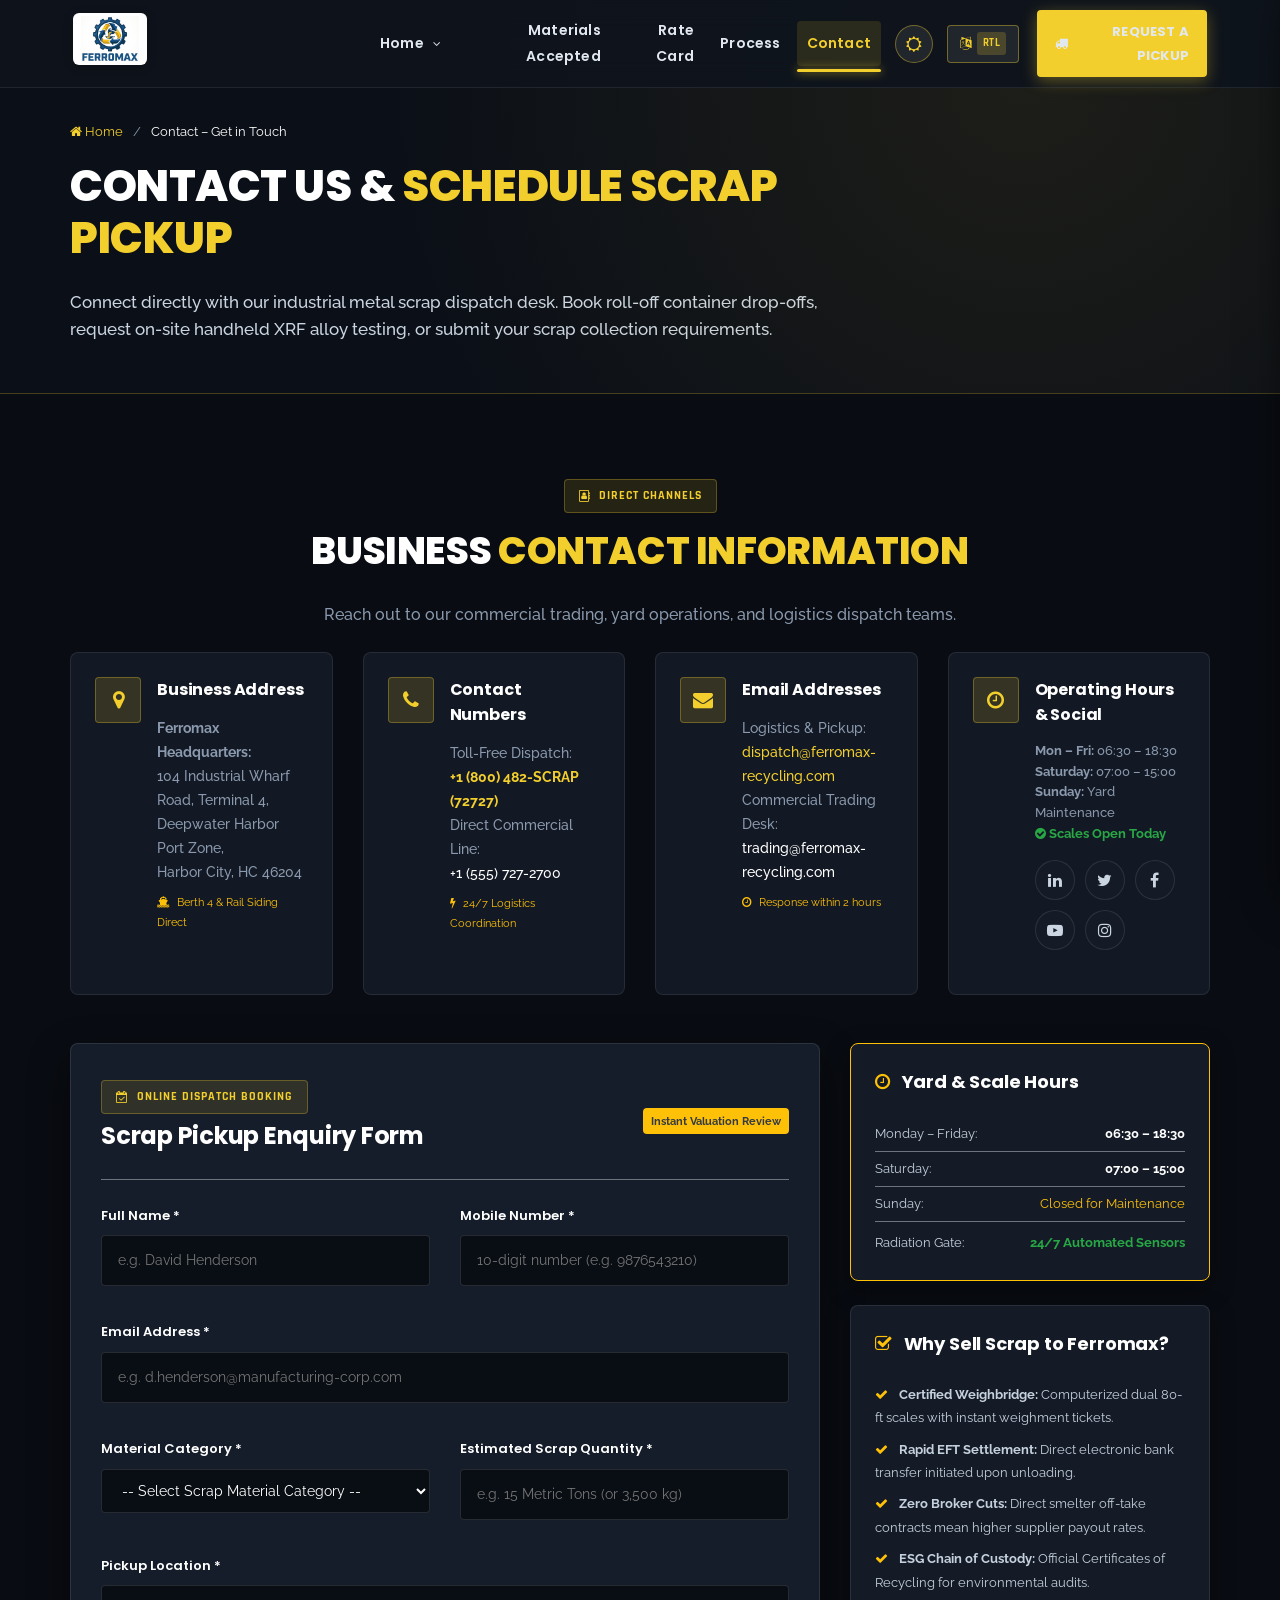
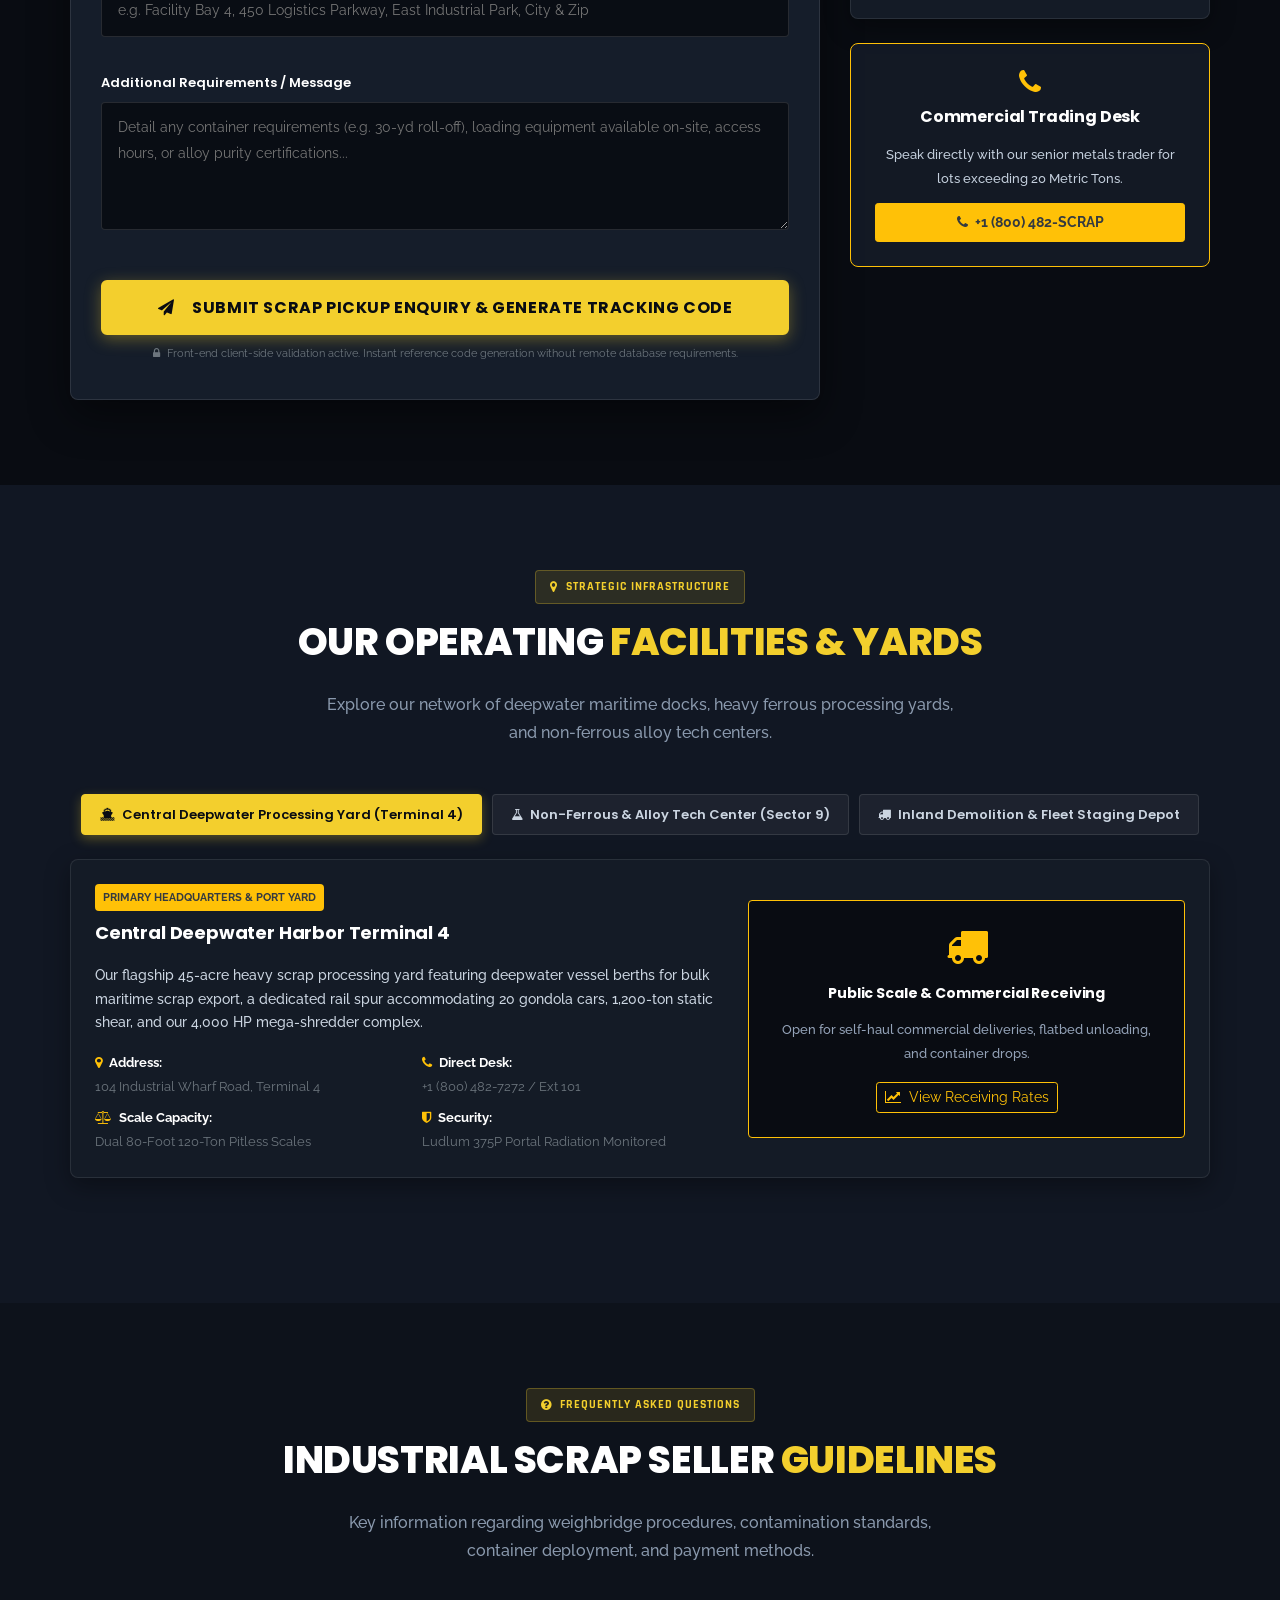
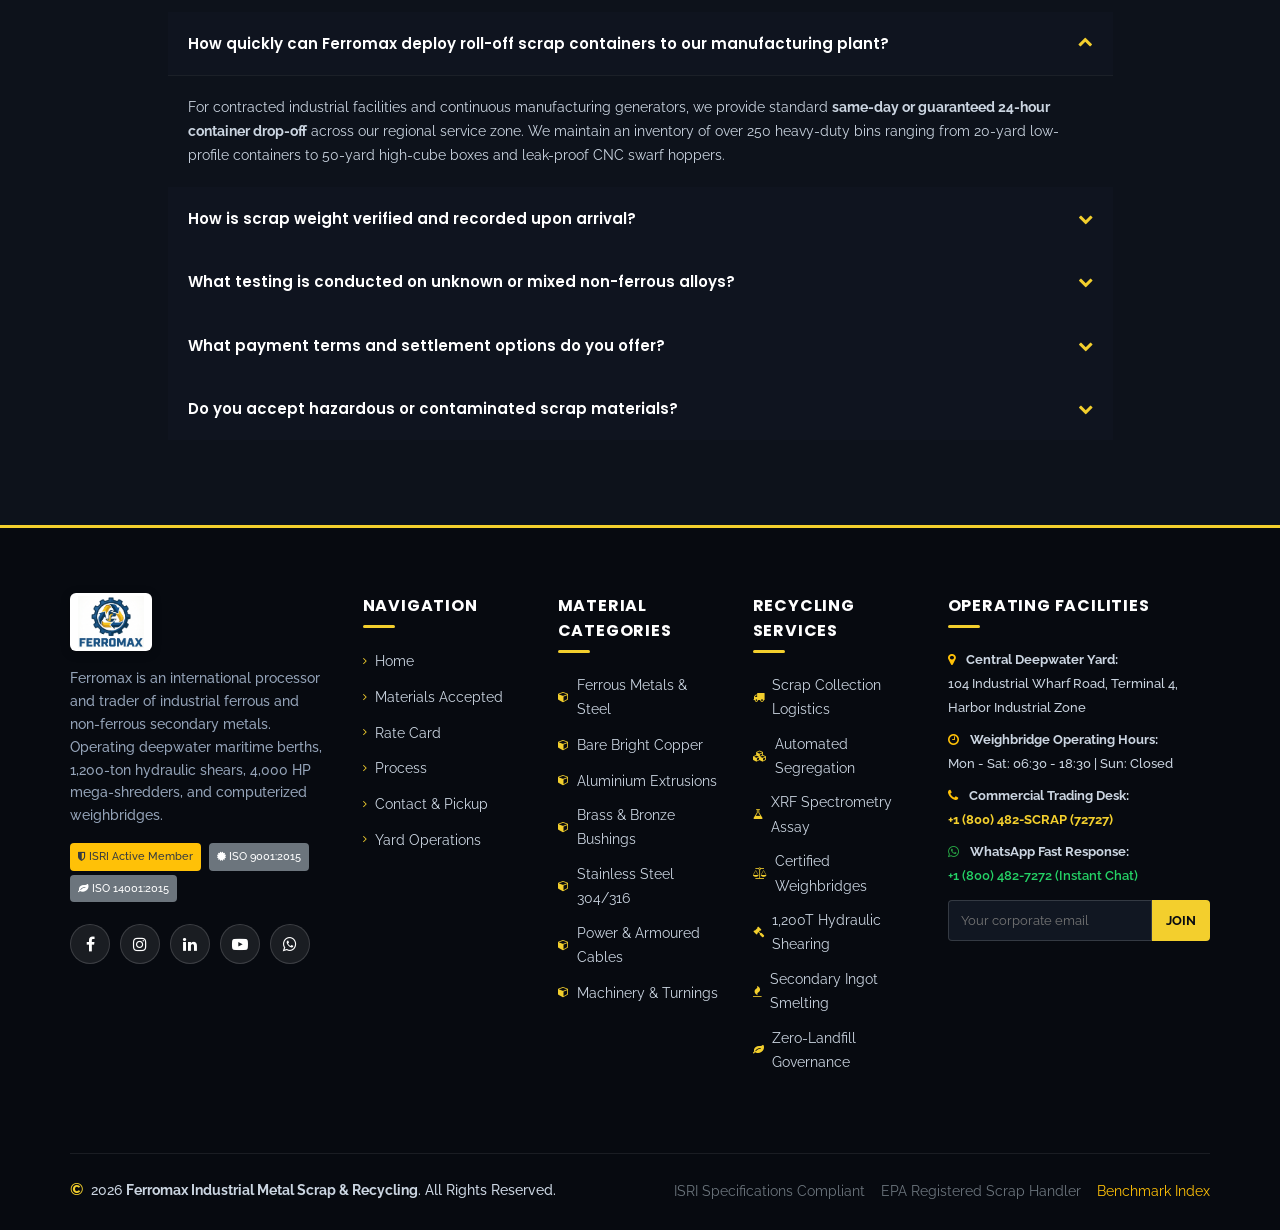
==== commit 9145a85a: "made changes in code for refinement" ====
--- a/contact.html
+++ b/contact.html
@@ -21,17 +21,19 @@
          })();
       </script>
       <!-- bootstrap css -->
-      <link rel="stylesheet" href="css/bootstrap.min.css">
+      <link rel="stylesheet" href="assets/css/bootstrap.min.css">
       <!-- font-awesome -->
-      <link rel="stylesheet" href="css/font-awesome.min.css">
+      <link rel="stylesheet" href="assets/css/font-awesome.min.css">
       <!-- style css -->
-      <link rel="stylesheet" href="css/style.css">
+      <link rel="stylesheet" href="assets/css/style.css">
       <!-- responsive css -->
-      <link rel="stylesheet" href="css/responsive.css">
+      <link rel="stylesheet" href="assets/css/responsive.css">
       <!-- custom industrial styles -->
-      <link rel="stylesheet" href="css/industrial.css">
+      <link rel="stylesheet" href="assets/css/industrial.css">
       <!-- favicon -->
-      <link rel="icon" href="images/fevicon.png" type="image/gif" />
+      <!-- favicon -->
+      <link rel="icon" href="assets/images/Metal Logo.png" type="image/png" />
+      <link rel="shortcut icon" href="assets/images/fevicon.png" type="image/png" />
    </head>
    <body class="main-layout">
       <!-- preloader -->
@@ -43,12 +45,8 @@
       <div class="sidepanel-overlay"></div>
       <div id="mySidepanel" class="sidepanel-custom">
          <div class="sidepanel-header">
-            <a href="index.html" class="brand-link">
-               <div class="brand-icon"><i class="fa fa-recycle"></i></div>
-               <div class="brand-text-wrap">
-                  <span class="brand-title">FERRO<span>MAX</span></span>
-                  <span class="brand-tagline">Industrial Scrap</span>
-               </div>
+            <a href="index.html" class="brand-link" aria-label="Ferromax Industrial Scrap">
+               <img src="assets/images/Metal Logo.png" alt="Ferromax Industrial Scrap" class="brand-logo-img sidepanel-logo-img">
             </a>
             <button class="sidepanel-close" aria-label="Close Navigation"><i class="fa fa-times"></i></button>
          </div>
@@ -93,12 +91,8 @@
          <div class="container-fluid px-lg-5">
             <div class="row d_flex align-items-center">
                <div class="col-lg-3 col-md-4 col-7 logo_section">
-                  <a href="index.html" class="brand-link">
-                     <div class="brand-icon"><i class="fa fa-recycle"></i></div>
-                     <div class="brand-text-wrap">
-                        <span class="brand-title">FERRO<span>MAX</span></span>
-                        <span class="brand-tagline">Metal Scrap &amp; Recycling</span>
-                     </div>
+                  <a href="index.html" class="brand-link" aria-label="Ferromax Industrial Metal Scrap &amp; Recycling">
+                     <img src="assets/images/Metal Logo.png" alt="Ferromax Industrial Metal Scrap &amp; Recycling" class="brand-logo-img">
                   </a>
                </div>
                <div class="col-lg-9 col-md-8 col-5 text-right d-flex align-items-center justify-content-end">
@@ -362,10 +356,10 @@
                <div class="col-lg-4">
                   <!-- Operating Hours Card -->
                   <div class="rate-card-box p-4 mb-4 border-warning">
-                     <h4 style="color: #fff; font-size: 18px; font-weight: 700; margin-bottom: 16px;">
+                     <h4 style="font-size: 18px; font-weight: 700; margin-bottom: 16px;">
                         <i class="fa fa-clock-o text-warning mr-2"></i> Yard &amp; Scale Hours
                      </h4>
-                     <ul class="list-unstyled" style="font-size: 13px; color: #cbd5e1; line-height: 2;">
+                     <ul class="list-unstyled" style="font-size: 13px; line-height: 2;">
                         <li class="d-flex justify-content-between border-bottom border-secondary pb-1 mb-1">
                            <span>Monday – Friday:</span>
                            <strong class="text-white">06:30 – 18:30</strong>
@@ -386,11 +380,11 @@
                   </div>
 
                   <!-- Quick Selling Benefits -->
-                  <div class="rate-card-box p-4 mb-4" style="background: #111724;">
-                     <h4 style="color: #fff; font-size: 18px; font-weight: 700; margin-bottom: 16px;">
+                  <div class="rate-card-box p-4 mb-4">
+                     <h4 style="font-size: 18px; font-weight: 700; margin-bottom: 16px;">
                         <i class="fa fa-check-square-o text-warning mr-2"></i> Why Sell Scrap to Ferromax?
                      </h4>
-                     <ul class="list-unstyled" style="font-size: 13px; color: #94a3b8; line-height: 1.8;">
+                     <ul class="list-unstyled" style="font-size: 13px; line-height: 1.8;">
                         <li class="mb-2"><i class="fa fa-check text-warning mr-2"></i> <strong>Certified Weighbridge:</strong> Computerized dual 80-ft scales with instant weighment tickets.</li>
                         <li class="mb-2"><i class="fa fa-check text-warning mr-2"></i> <strong>Rapid EFT Settlement:</strong> Direct electronic bank transfer initiated upon unloading.</li>
                         <li class="mb-2"><i class="fa fa-check text-warning mr-2"></i> <strong>Zero Broker Cuts:</strong> Direct smelter off-take contracts mean higher supplier payout rates.</li>
@@ -399,10 +393,10 @@
                   </div>
 
                   <!-- Commercial Hotline Callout -->
-                  <div class="stat-box-card p-4 text-center border-warning" style="background: linear-gradient(135deg, #1c2536 0%, #101622 100%);">
+                  <div class="stat-box-card p-4 text-center border-warning">
                      <i class="fa fa-phone fa-2x text-warning mb-2"></i>
-                     <h5 style="color: #fff; font-size: 16px; font-weight: 700; margin-bottom: 4px;">Commercial Trading Desk</h5>
-                     <p style="font-size: 13px; color: #94a3b8; margin-bottom: 12px;">Speak directly with our senior metals trader for lots exceeding 20 Metric Tons.</p>
+                     <h5 style="font-size: 16px; font-weight: 700; margin-bottom: 4px;">Commercial Trading Desk</h5>
+                     <p style="font-size: 13px; margin-bottom: 12px;">Speak directly with our senior metals trader for lots exceeding 20 Metric Tons.</p>
                      <a href="tel:18004827272" class="btn btn-sm btn-warning font-weight-bold text-dark px-3 py-2 w-100">
                         <i class="fa fa-phone mr-1"></i> +1 (800) 482-SCRAP
                      </a>
@@ -700,12 +694,8 @@
             <div class="row">
                <!-- Col 1: Brand Introduction & Social Media -->
                <div class="col-lg-3 col-md-6 mb-4">
-                  <a href="index.html" class="brand-link mb-3 d-inline-flex">
-                     <div class="brand-icon"><i class="fa fa-recycle"></i></div>
-                     <div class="brand-text-wrap">
-                        <span class="brand-title">FERRO<span>MAX</span></span>
-                        <span class="brand-tagline">Industrial Scrap &amp; Recycling</span>
-                     </div>
+                  <a href="index.html" class="brand-link mb-3 d-inline-flex" aria-label="Ferromax Industrial Scrap &amp; Recycling">
+                     <img src="assets/images/Metal Logo.png" alt="Ferromax Industrial Scrap &amp; Recycling" class="brand-logo-img footer-logo-img">
                   </a>
                   <p style="font-size: 13.5px; color: #94a3b8; line-height: 1.7; margin-bottom: 16px;">
                      Ferromax is an international processor and trader of industrial ferrous and non-ferrous secondary metals. Operating deepwater maritime berths, 1,200-ton hydraulic shears, 4,000 HP mega-shredders, and computerized weighbridges.
@@ -818,9 +808,9 @@
       </footer>
 
       <!-- Javascript files -->
-      <script src="js/jquery.min.js"></script>
-      <script src="js/bootstrap.bundle.min.js"></script>
-      <script src="js/custom.js"></script>
-      <script src="js/industrial.js"></script>
+      <script src="assets/js/jquery.min.js"></script>
+      <script src="assets/js/bootstrap.bundle.min.js"></script>
+      <script src="assets/js/custom.js"></script>
+      <script src="assets/js/industrial.js"></script>
    </body>
 </html>
--- a/assets/css/style.css
+++ b/assets/css/style.css
@@ -0,0 +1,747 @@
+/*--------------------------------------------------------------------- File Name: style.css ---------------------------------------------------------------------*/
+
+
+/*--------------------------------------------------------------------- import Fonts ---------------------------------------------------------------------*/
+
+@import url('https://fonts.googleapis.com/css?family=Rajdhani:300,400,500,600,700');
+@import url('https://fonts.googleapis.com/css?family=Poppins:100,100i,200,200i,300,300i,400,400i,500,500i,600,600i,700,700i,800,800i,900,900i');
+@import url('https://fonts.googleapis.com/css?family=Raleway:100,400,600,700,900&display=swap');
+@import url('https://fonts.googleapis.com/css?family=Lato:400,700,900&display=swap');
+
+/*****---------------------------------------- 1) font-family: 'Rajdhani', sans-serif;
+ 2) font-family: 'Poppins', sans-serif;
+ ----------------------------------------*****/
+
+
+/*--------------------------------------------------------------------- import Files ---------------------------------------------------------------------*/
+
+@import url(animate.min.css);
+@import url(normalize.css);
+@import url(icomoon.css);
+@import url(font-awesome.min.css);
+@import url(meanmenu.css);
+@import url(owl.carousel.min.css);
+/* @import url(swiper.min.css); */
+@import url(slick.css);
+@import url(jquery.fancybox.min.css);
+@import url(jquery-ui.css);
+@import url(nice-select.css);
+
+/*--------------------------------------------------------------------- skeleton ---------------------------------------------------------------------*/
+
+* {
+     box-sizing: border-box !important;
+}
+
+.container {
+     max-width: 1170px;
+}
+
+html {
+     scroll-behavior: smooth;
+}
+
+body {
+     color: #666666;
+     font-size: 14px;
+     font-family: 'Raleway', sans-serif;
+     line-height: 1.80857;
+     font-weight: normal;
+}
+
+a {
+     color: #1f1f1f;
+     text-decoration: none !important;
+     outline: none !important;
+     -webkit-transition: all .3s ease-in-out;
+     -moz-transition: all .3s ease-in-out;
+     -ms-transition: all .3s ease-in-out;
+     -o-transition: all .3s ease-in-out;
+     transition: all .3s ease-in-out;
+}
+
+h1,
+h2,
+h3,
+h4,
+h5,
+h6 {
+     letter-spacing: 0;
+     font-weight: normal;
+     position: relative;
+     padding: 0 0 10px 0;
+     font-weight: normal;
+     line-height: normal;
+     color: #111111;
+     margin: 0
+}
+
+h1 {
+     font-size: 24px;
+}
+
+h2 {
+     font-size: 22px;
+     font-family: 'Poppins', sans-serif;
+}
+
+h3 {
+     font-size: 18px;
+}
+
+h4 {
+     font-size: 16px
+}
+
+h5 {
+     font-size: 14px
+}
+
+h6 {
+     font-size: 13px
+}
+
+*,
+*::after,
+*::before {
+     -webkit-box-sizing: border-box;
+     -moz-box-sizing: border-box;
+     box-sizing: border-box;
+}
+
+h1 a,
+h2 a,
+h3 a,
+h4 a,
+h5 a,
+h6 a {
+     color: #212121;
+     text-decoration: none!important;
+     opacity: 1
+}
+
+button:focus {
+     outline: none;
+}
+
+ul,
+li,
+ol {
+     margin: 0px;
+     padding: 0px;
+     list-style: none;
+}
+
+p {
+     margin: 0px;
+     font-weight: 500;
+     font-size: 15px;
+     line-height: 24px;
+}
+
+a {
+     color: #222222;
+     text-decoration: none;
+     outline: none !important;
+}
+
+a,
+.btn {
+     text-decoration: none !important;
+     outline: none !important;
+     -webkit-transition: all .3s ease-in-out;
+     -moz-transition: all .3s ease-in-out;
+     -ms-transition: all .3s ease-in-out;
+     -o-transition: all .3s ease-in-out;
+     transition: all .3s ease-in-out;
+}
+
+img {
+     max-width: 100%;
+     height: auto;
+}
+
+ :focus {
+     outline: 0;
+}
+
+.btn-custom {
+     margin-top: 20px;
+     background-color: transparent !important;
+     border: 2px solid #ddd;
+     padding: 12px 40px;
+     font-size: 16px;
+}
+
+.lead {
+     font-size: 18px;
+     line-height: 30px;
+     color: #767676;
+     margin: 0;
+     padding: 0;
+}
+
+.form-control:focus {
+     border-color: #ffffff !important;
+     box-shadow: 0 0 0 .2rem rgba(255, 255, 255, .25);
+}
+
+.navbar-form input {
+     border: none !important;
+}
+
+.badge {
+     font-weight: 500;
+}
+
+blockquote {
+     margin: 20px 0 20px;
+     padding: 30px;
+}
+
+button {
+     border: 0;
+     margin: 0;
+     padding: 0;
+     cursor: pointer;
+}
+
+.full {
+     float: left;
+     width: 100%;
+}
+
+.full {
+     width: 100%;
+     float: left;
+     margin: 0;
+     padding: 0;
+}
+
+
+/**-- heading section --**/
+
+
+/*---------------------------- preloader area ----------------------------*/
+
+.loader_bg { display: none !important; opacity: 0 !important; visibility: hidden !important; pointer-events: none !important; width: 0 !important; height: 0 !important; }
+
+.loader { display: none !important; }
+
+.loader img {
+     width: 280px;
+}
+
+
+/*-- header --*/
+
+.header {
+     width: 100%;
+     height: 104px;
+     padding: 20px 25px;
+     position: fixed;
+     z-index: 9;
+     background: url(../images/header.jpg);
+     background-size: 100% 100%;
+     background-position: center;
+     background-repeat: no-repeat;
+}
+
+ul.site_menu li {
+     display: inline-block;
+     padding-left: 58px;
+}
+
+ul.site_menu li a {
+     color: #fff !important;
+}
+
+.sidepanel {
+     width: 0;
+     position: fixed;
+     z-index: 9999999;
+     height: 100%;
+     top: 0;
+     left: 0;
+     background-color: #111;
+     overflow-x: hidden;
+     transition: 0.5s;
+     padding-top: 60px;
+}
+
+.sidepanel a {
+     padding: 8px 8px 8px 32px;
+     text-decoration: none;
+     font-size: 22px;
+     color: #fff;
+     display: block;
+     transition: 0.3s;
+}
+
+.sidepanel a:hover {
+     color: #f3cf2d;
+}
+
+.sidepanel a.active {
+     color: #f3cf2d;
+}
+
+.sidepanel .closebtn {
+     position: absolute;
+     top: 0;
+     right: 25px;
+     font-size: 36px;
+}
+
+.openbtn {
+     cursor: pointer;
+     background-color: transparent;
+     color: white;
+     border: none;
+}
+
+
+/** banner section **/
+
+.full_bg {
+     background: url(../images/banner1.jpg);
+     background-size: 100% 100%;
+     background-position: center;
+     background-repeat: no-repeat;
+}
+
+.banner_main {
+     position: relative;
+}
+
+
+/** end banner section **/
+
+.titlepage {
+     text-align: center;
+     padding-bottom: 40px;
+}
+
+.titlepage h2 {
+     font-size: 55px;
+     color: #061553;
+     line-height: 55px;
+     font-weight: bold;
+     padding: 0;
+     display: inline-block;
+}
+
+.titlepage span {
+     color: #636363;
+     font-size: 17px;
+     margin-top: 20px;
+     font-weight: 400;
+     display: block;
+}
+
+.d_flex {
+     display: flex;
+     align-items: center;
+     flex-wrap: wrap;
+}
+
+.read_more {
+     font-size: 17px;
+     background-color: #030303;
+     color: #fff;
+     padding: 16px 0px;
+     width: 100%;
+     max-width: 210px;
+     text-align: center;
+     display: inline-block;
+     transition: ease-in all 0.5s;
+     font-weight: 500;
+     text-transform: uppercase;
+}
+
+.read_more:hover {
+     background: #f3cf2d;
+     color: #fff;
+     transition: ease-in all 0.5s;
+}
+
+.text_align_left {
+     text-align: left;
+}
+
+.text_align_right {
+     text-align: right;
+}
+
+.text_align_center {
+     text-align: center;
+}
+
+
+/** about section **/
+
+.about {
+     font-family: 'Poppins', sans-serif;
+     background: #fff;
+     padding-top: 90px;
+}
+
+.bg_about {
+     background: url(../images/bg_about.png);
+     background-repeat: no-repeat;
+     background-size: 100% 100%;
+     padding: 50px 0;
+}
+
+.about .titlepage {
+     padding-bottom: 0;
+}
+
+.about .titlepage h2 {
+     margin-bottom: 35px;
+     color: #010100;
+}
+
+.about .titlepage p {
+     font-weight: 400;
+     font-size: 17px;
+     line-height: 32px;
+     color: #000000;
+     padding-bottom: 50px;
+}
+
+.about .titlepage .read_more {
+     text-transform: uppercase;
+     font-weight: normal;
+}
+
+.about_img figure {
+     margin: 0;
+}
+
+.about_img figure img {
+     border-radius: 300%;
+     border: #f6dc67ab solid 35px;
+     text-align: center;
+     margin: 0 auto;
+     display: block;
+}
+
+
+/** end about section **/
+
+
+/** products **/
+
+.prot {
+     padding-top: 90px;
+}
+
+.products {
+     padding: 90px 0;
+     background-color: #030303;
+}
+
+.products .titlepage h2 {
+     color: #fff;
+}
+
+.products .titlepage p {
+     color: #fff;
+     font-size: 17px;
+     line-height: 28px;
+     padding-top: 25px;
+}
+
+.product {
+     background-color: #f3cf2d;
+     padding: 33px 10px;
+}
+
+.product figure {
+     margin: 0;
+}
+
+.product figure img {
+     height: 331px;
+}
+
+.product h3 {
+     color: #fff;
+     font-size: 17px;
+     font-weight: 600;
+     text-transform: uppercase;
+     line-height: 30px;
+     padding-bottom: 0;
+}
+
+.products .read_more {
+     margin-top: 80px;
+     background: #fff;
+     color: #000;
+     text-transform: none;
+}
+
+.products .read_more:hover {
+     background-color: #f3cf2d;
+}
+
+.banner_pro {
+     position: inherit;
+     padding: 0;
+}
+
+#prod .carousel-control-prev,
+#prod .carousel-control-next {
+     width: 88px;
+     height: 42px;
+     background: #fff;
+     opacity: 1;
+     font-size: 17px;
+     color: #000;
+     top: 50%;
+}
+
+#prod .carousel-control-prev:hover,
+#prod .carousel-control-next:hover,
+#prod .carousel-control-prev:focus,
+#prod .carousel-control-next:focus {
+     background: #f3cf2d;
+     color: #fff;
+}
+
+#prod .carousel-control-prev {
+     left: 1%
+}
+
+#prod .carousel-control-next {
+     right: 1%;
+}
+
+#prod .carousel-indicators {
+     display: none;
+}
+
+
+/** end products **/
+
+
+/** contact section **/
+
+.contact {
+     font-family: 'Poppins', sans-serif;
+     background: url(../images/contact_bg.jpg);
+     background-size: 100% 100%;
+     background-position: center;
+     background-repeat: no-repeat;
+     padding: 90px 0;
+}
+
+.bg_yeloow {
+     background: #f3cf2d;
+     padding: 50px 0;
+}
+
+.contact .titlepage {
+     padding-bottom: 48px;
+}
+
+.contact .titlepage h2 {
+     color: #fff;
+}
+
+.main_form .contactus {
+     padding: 0 25px;
+     margin-bottom: 25px;
+     width: 100%;
+     height: 67px;
+     background: #fff;
+     color: #232422;
+     font-size: 18px;
+     font-weight: normal;
+     border: inherit;
+}
+
+.main_form .textarea {
+     margin-bottom: 25px;
+     width: 100%;
+     background: #fff;
+     color: #232422;
+     font-size: 18px;
+     font-weight: normal;
+     padding: 20px 25px 0 25px;
+     border: inherit;
+     height: 148px;
+}
+
+.main_form .send_btn {
+     font-size: 18px;
+     transition: ease-in all 0.5s;
+     background-color: #000000;
+     color: #fff;
+     max-width: 217px;
+     width: 100%;
+     display: block;
+     margin-top: 10px !important;
+     font-weight: 600;
+     height: 60px;
+     margin: 0 auto;
+}
+
+.main_form .send_btn:hover {
+     background-color: #ddd;
+     transition: ease-in all 0.5s;
+     color: #000000;
+}
+
+#request *::placeholder {
+     color: #232422;
+     opacity: 1;
+}
+
+
+/** end contact section **/
+
+
+/** footer **/
+
+.footer {
+     background: #212120;
+     padding-top: 90px;
+     text-align: center;
+}
+
+.news {
+     padding-bottom: 25px;
+}
+
+.news h3 {
+     font-weight: 600;
+     font-size: 20px;
+     line-height: 20px;
+     text-align: left;
+     color: #fff;
+     padding-bottom: 25px;
+}
+
+.form_news {
+     display: flex;
+}
+
+.newsltter {
+     padding: 0 15px;
+     margin-bottom: 25px;
+     width: 100%;
+     height: 52px;
+     background: #fff;
+     color: #212120;
+     font-size: 16px;
+     font-weight: normal;
+     border: inherit;
+     text-transform: uppercase;
+}
+
+.sunm_btn {
+     font-size: 17px;
+     transition: ease-in all 0.5s;
+     background-color: #f3cf2d;
+     text-transform: uppercase;
+     color: #fff;
+     max-width: 156px;
+     width: 100%;
+     display: block;
+     font-weight: 600;
+     height: 52px;
+     margin: 0 auto;
+}
+
+.sunm_btn:hover {
+     background-color: #ddd;
+     color: #000;
+}
+
+ul.conta {
+     display: flex;
+     align-items: center;
+     justify-content: space-between;
+     flex-wrap: wrap;
+}
+
+ul.conta li {
+     font-family: 'Poppins', sans-serif;
+     color: #fff;
+     text-align: left;
+     padding-bottom: 20px;
+     font-size: 18px;
+     display: inline-flex;
+     line-height: 30px;
+}
+
+ul.conta li:last-child {
+     padding-right: 0;
+}
+
+ul.conta li i {
+     padding-right: 15px;
+     text-align: center;
+     font-size: 33px;
+     color: #fff;
+}
+
+ul.conta li a {
+     color: #fff;
+}
+
+ul.social_icon {
+     text-align: center;
+}
+
+ul.social_icon li {
+     display: inline-block;
+     margin: 0 2px;
+}
+
+ul.social_icon li a i {
+     background: #fff;
+     width: 32px;
+     height: 32px;
+     display: flex;
+     align-items: center;
+     justify-content: center;
+     font-size: 20px;
+     border-radius: 20px;
+     color: #212120;
+     transition: ease-in all 0.5s;
+}
+
+ul.social_icon li a i:hover {
+     color: #f3cf2d;
+     background: #fff;
+     transition: ease-in all 0.5s;
+}
+
+.copyright {
+     margin-top: 35px;
+     padding-bottom: 25px;
+}
+
+.copyright p {
+     border-top: #909090 solid 1px;
+     color: #fff;
+     font-size: 17px;
+     line-height: 22px;
+     text-align: center;
+     padding-top: 25px;
+     font-weight: normal;
+}
+
+.copyright a {
+     color: #fff;
+}
+
+.copyright a:hover {
+     color: #f3cf2d;
+}
+
+
+/** end footer **/
--- a/assets/css/responsive.css
+++ b/assets/css/responsive.css
@@ -0,0 +1,115 @@
+/*--------------------------------------------------------------------- File Name: responsive.css ---------------------------------------------------------------------*/
+
+@media (min-width: 1200px) and (max-width: 1342px) {}
+
+@media (min-width: 992px) and (max-width: 1199px) {
+    .white {
+        font-size: 72px;
+    }
+    .titlepage h2 {
+        font-size: 53px;
+    }
+}
+
+@media (min-width: 768px) and (max-width: 991px) {
+    .white {
+        font-size: 56px;
+    }
+    .build_box h1 {
+        font-size: 39px;
+        line-height: 63px;
+    }
+    .build_box p {
+        padding-right: 118px
+    }
+    .build_box .conatct_btn {
+        margin-right: 8px;
+    }
+    .titlepage h2 {
+        font-size: 41px;
+        line-height: 44px
+    }
+}
+
+@media (min-width: 576px) and (max-width: 767px) {
+    .white {
+        font-size: 56px;
+    }
+    .build_box h1 {
+        font-size: 39px;
+        line-height: 63px;
+    }
+    .build_box p {
+        padding-right: 118px
+    }
+    .about .titlepage h2 {
+        padding-top: 40px;
+    }
+    .mar_bottom30 {
+        margin-bottom: 30px;
+    }
+    .bg_yeloow {
+        padding: 50px 20px;
+    }
+    ul.conta li {
+        font-size: 16px;
+    }
+}
+
+@media (max-width: 575px) {
+    .header {
+        padding: 20px 0px;
+    }
+    .text_align_right {
+        margin-top: -35px;
+    }
+    .logo {
+        text-align: center !important;
+        float: left;
+        width: 150px;
+    }
+    .build_box {
+        padding-top: 41%;
+    }
+    .build_box .conatct_btn {
+        margin-right: 4px;
+        font-size: 14px;
+        max-width: 137px;
+    }
+    .white {
+        font-size: 32px;
+    }
+    .build_box h1 {
+        font-size: 28px;
+        line-height: 39px;
+    }
+    .build_box p {
+        padding-right: 0;
+    }
+    .about .titlepage h2 {
+        padding-top: 40px;
+    }
+    .mar_bottom30 {
+        margin-bottom: 30px;
+    }
+    .titlepage h2 {
+        font-size: 32px;
+        line-height: 35px;
+    }
+    .bg_yeloow {
+        padding: 50px 20px;
+    }
+    .form_news {
+        display: inherit;
+    }
+    ul.conta {
+        display: block;
+        text-align: left;
+    }
+    ul.conta li {
+        display: block;
+    }
+    .banner_main strong {
+        right: 0%;
+    }
+}
--- a/assets/css/industrial.css
+++ b/assets/css/industrial.css
@@ -0,0 +1,5027 @@
+/* =====================================================================
+   INDUSTRIAL METAL SCRAP & RECYCLING - CUSTOM STYLESHEET
+   Brand: Ferromax Industrial Metal Scrap & Recycling
+   ===================================================================== */
+
+:root {
+  --brand-yellow: #f3cf2d;
+  --brand-yellow-hover: #e0bc1c;
+  --brand-yellow-subtle: rgba(243, 207, 45, 0.12);
+  --brand-dark: #0f141d;
+  --brand-darker: #090c12;
+  --brand-surface: #171f2d;
+  --brand-surface-2: #1f2a3c;
+  --brand-surface-border: #2a374f;
+  --brand-navy: #061553;
+  --brand-steel: #8a99ad;
+  --brand-steel-light: #cbd5e1;
+  --brand-light: #f8fafc;
+  --brand-white: #ffffff;
+  --brand-green: #10b981;
+  --brand-accent-blue: #3b82f6;
+  --font-heading: 'Poppins', sans-serif;
+  --font-body: 'Raleway', sans-serif;
+  --font-industrial: 'Rajdhani', sans-serif;
+  --transition: all 0.3s cubic-bezier(0.25, 0.8, 0.25, 1);
+  --shadow-sm: 0 2px 8px rgba(0,0,0,0.25);
+  --shadow-md: 0 8px 24px rgba(0,0,0,0.35);
+  --shadow-lg: 0 16px 40px rgba(0,0,0,0.45);
+  --radius-sm: 4px;
+  --radius-md: 8px;
+  --radius-lg: 12px;
+
+  /* Theme Custom Properties - Dark Mode Default */
+  --theme-bg-body: #0b0f17;
+  --theme-bg-surface: #141b27;
+  --theme-bg-surface-2: #1b2434;
+  --theme-bg-surface-3: #222d40;
+  --theme-bg-input: #101723;
+  --theme-border: #263346;
+  --theme-text-heading: #ffffff;
+  --theme-text-body: #c5d0de;
+  --theme-text-muted: #8a99ad;
+  --theme-accent-primary: #f3cf2d;
+  --theme-accent-secondary: #3b82f6;
+}
+
+[data-theme="light"] {
+  --theme-bg-body: #f1f5f9;
+  --theme-bg-surface: #ffffff;
+  --theme-bg-surface-2: #f8fafc;
+  --theme-bg-surface-3: #e2e8f0;
+  --theme-bg-input: #ffffff;
+  --theme-border: #cbd5e1;
+  --theme-text-heading: #0f172a;
+  --theme-text-body: #334155;
+  --theme-text-muted: #64748b;
+  --theme-accent-primary: #061553;
+  --theme-accent-secondary: #1e40af;
+}
+
+/* Base resets & typography */
+body {
+  background-color: #0b0f17;
+  color: #c5d0de;
+  font-family: var(--font-body);
+  overflow-x: hidden;
+}
+
+h1, h2, h3, h4, h5, h6 {
+  font-family: var(--font-heading);
+  color: var(--brand-white);
+  letter-spacing: -0.01em;
+}
+
+/* =====================================================================
+   TOP BAR (Operating Hours & Hotlines)
+   ===================================================================== */
+.topbar-strip { display: none !important; }
+.topbar-strip a {
+  color: var(--brand-steel-light);
+  transition: var(--transition);
+}
+
+.topbar-strip a:hover {
+  color: var(--brand-yellow);
+}
+
+.topbar-badge {
+  background: rgba(243, 207, 45, 0.15);
+  color: var(--brand-yellow);
+  padding: 2px 8px;
+  border-radius: 3px;
+  font-size: 11px;
+  font-weight: 700;
+  letter-spacing: 0.5px;
+  text-transform: uppercase;
+  margin-right: 12px;
+  border: 1px solid rgba(243, 207, 45, 0.3);
+}
+
+.topbar-item {
+  display: inline-flex;
+  align-items: center;
+  margin-right: 22px;
+}
+
+.topbar-item i {
+  color: var(--brand-yellow);
+  margin-right: 6px;
+  font-size: 14px;
+}
+
+/* =====================================================================
+   HEADER & NAVIGATION
+   ===================================================================== */
+.header {
+  height: 84px;
+  position: fixed;
+  top: 0 !important;
+  left: 0;
+  width: 100%;
+  z-index: 999;
+  transition: all 0.25s ease;
+  background: rgba(15, 20, 29, 0.96) !important;
+  backdrop-filter: blur(10px);
+  border-bottom: 1px solid rgba(255,255,255,0.08);
+  padding: 14px 25px;
+  display: flex;
+  align-items: center;
+}
+
+.header.has-topbar { top: 0 !important; }
+
+.header.header-scrolled {
+  top: 0 !important;
+  height: 82px;
+  padding: 12px 25px;
+  background: rgba(9, 12, 18, 0.98) !important;
+  box-shadow: 0 10px 30px rgba(0,0,0,0.6);
+  border-bottom: 1px solid rgba(243, 207, 45, 0.25);
+}
+
+/* Brand Logo */
+.brand-link {
+  display: inline-flex;
+  align-items: center;
+  text-decoration: none !important;
+}
+
+.brand-logo-img {
+  height: 52px;
+  width: auto;
+  max-height: 52px;
+  max-width: 220px;
+  object-fit: contain;
+  display: inline-block;
+  vertical-align: middle;
+  border-radius: 6px;
+  background: #ffffff;
+  padding: 3px 8px;
+  box-shadow: 0 2px 10px rgba(0, 0, 0, 0.25);
+  transition: transform 0.25s ease, box-shadow 0.25s ease;
+}
+
+.brand-link:hover .brand-logo-img {
+  transform: scale(1.03);
+  box-shadow: 0 4px 16px rgba(243, 207, 45, 0.4);
+}
+
+[data-theme="light"] .brand-logo-img {
+  background: #ffffff;
+  border: 1px solid #cbd5e1;
+  box-shadow: 0 2px 8px rgba(6, 21, 83, 0.08);
+}
+
+[data-theme="light"] .brand-link:hover .brand-logo-img {
+  border-color: #061553;
+  box-shadow: 0 4px 14px rgba(6, 21, 83, 0.18);
+}
+
+.header.header-scrolled .brand-logo-img {
+  height: 46px;
+  max-height: 46px;
+}
+
+.sidepanel-logo-img {
+  height: 48px;
+  max-height: 48px;
+}
+
+.footer-logo-img {
+  height: 58px;
+  max-height: 58px;
+}
+
+@media (max-width: 991px) {
+  .brand-logo-img {
+    height: 44px;
+    max-height: 44px;
+  }
+}
+
+.brand-icon {
+  width: 46px;
+  height: 46px;
+  background: var(--brand-yellow);
+  color: #090c12;
+  border-radius: var(--radius-sm);
+  display: flex;
+  align-items: center;
+  justify-content: center;
+  font-size: 24px;
+  margin-right: 12px;
+  box-shadow: 0 4px 12px rgba(243, 207, 45, 0.35);
+  transition: var(--transition);
+  flex-shrink: 0;
+}
+
+.brand-link:hover .brand-icon {
+  transform: rotate(45deg);
+  background: #fff;
+  color: #000;
+}
+
+.brand-text-wrap {
+  display: flex;
+  flex-direction: column;
+}
+
+.brand-title {
+  font-family: var(--font-industrial);
+  font-size: 24px;
+  font-weight: 800;
+  letter-spacing: 1px;
+  color: #ffffff;
+  line-height: 1.1;
+  text-transform: uppercase;
+}
+
+.brand-title span {
+  color: var(--brand-yellow);
+}
+
+.brand-tagline {
+  font-size: 10px;
+  font-weight: 600;
+  letter-spacing: 1.5px;
+  color: var(--brand-steel);
+  text-transform: uppercase;
+}
+
+/* Desktop Navigation Menu */
+.navbar-nav-custom {
+  display: flex;
+  align-items: center;
+  justify-content: flex-end;
+  list-style: none;
+  margin: 0;
+  padding: 0;
+}
+
+.navbar-nav-custom > li {
+  margin-left: 6px;
+  position: relative;
+}
+
+.navbar-nav-custom > li > a {
+  color: #e2e8f0 !important;
+  font-family: var(--font-heading);
+  font-size: 14px;
+  font-weight: 600;
+  padding: 10px 14px;
+  display: block;
+  border-radius: var(--radius-sm);
+  transition: var(--transition);
+  position: relative;
+  letter-spacing: 0.2px;
+}
+
+.navbar-nav-custom > li > a:hover {
+  color: var(--brand-yellow) !important;
+  background: rgba(255,255,255,0.05);
+}
+
+.navbar-nav-custom > li > a.active {
+  color: var(--brand-yellow) !important;
+  background: rgba(243, 207, 45, 0.12);
+}
+
+.navbar-nav-custom > li > a.active::after {
+  content: '';
+  position: absolute;
+  bottom: 0;
+  left: 14px;
+  right: 14px;
+  height: 2px;
+  background: var(--brand-yellow);
+  box-shadow: 0 0 8px var(--brand-yellow);
+}
+
+.nav-cta-btn {
+  background: var(--brand-yellow) !important;
+  color: #0a0d14 !important;
+  font-family: var(--font-heading) !important;
+  font-weight: 700 !important;
+  font-size: 13px !important;
+  text-transform: uppercase;
+  padding: 10px 18px !important;
+  border-radius: var(--radius-sm) !important;
+  margin-left: 12px;
+  box-shadow: 0 4px 15px rgba(243, 207, 45, 0.35);
+  display: inline-flex !important;
+  align-items: center;
+  gap: 8px;
+  transition: var(--transition) !important;
+}
+
+.nav-cta-btn:hover {
+  background: #ffffff !important;
+  color: #0a0d14 !important;
+  transform: translateY(-2px);
+  box-shadow: 0 6px 20px rgba(255, 255, 255, 0.4);
+}
+
+.openbtn-custom {
+  background: transparent;
+  border: 1px solid rgba(255,255,255,0.2);
+  width: 44px;
+  height: 44px;
+  display: none;
+  align-items: center;
+  justify-content: center;
+  border-radius: var(--radius-sm);
+  color: #fff;
+  cursor: pointer;
+  margin-left: 14px;
+  transition: var(--transition);
+}
+
+.openbtn-custom:hover {
+  background: var(--brand-yellow);
+  color: #000;
+  border-color: var(--brand-yellow);
+}
+
+/* Sidepanel overlay & mobile nav */
+.sidepanel-overlay {
+  position: fixed;
+  top: 0;
+  left: 0;
+  width: 100vw;
+  height: 100vh;
+  background: rgba(0,0,0,0.7);
+  z-index: 999999;
+  opacity: 0;
+  visibility: hidden;
+  transition: var(--transition);
+}
+
+.sidepanel-overlay.show {
+  opacity: 1;
+  visibility: visible;
+}
+
+.sidepanel-custom {
+  width: 320px;
+  position: fixed;
+  top: 0;
+  right: -340px;
+  height: 100vh;
+  background: #0d121b;
+  border-left: 2px solid var(--brand-yellow);
+  z-index: 1000000;
+  transition: 0.4s cubic-bezier(0.25, 0.8, 0.25, 1);
+  overflow-y: auto;
+  padding: 30px 24px;
+  display: flex;
+  flex-direction: column;
+  box-shadow: -10px 0 40px rgba(0,0,0,0.7);
+}
+
+.sidepanel-custom.open {
+  right: 0;
+}
+
+.sidepanel-header {
+  display: flex;
+  align-items: center;
+  justify-content: space-between;
+  padding-bottom: 20px;
+  border-bottom: 1px solid rgba(255,255,255,0.1);
+  margin-bottom: 24px;
+}
+
+.sidepanel-close {
+  background: rgba(255,255,255,0.06);
+  border: 1px solid rgba(255,255,255,0.1);
+  color: #fff;
+  width: 36px;
+  height: 36px;
+  border-radius: var(--radius-sm);
+  display: flex;
+  align-items: center;
+  justify-content: center;
+  cursor: pointer;
+  font-size: 18px;
+  transition: var(--transition);
+}
+
+.sidepanel-close:hover {
+  background: var(--brand-yellow);
+  color: #000;
+}
+
+.sidepanel-links {
+  list-style: none;
+  padding: 0;
+  margin: 0 0 30px 0;
+}
+
+.sidepanel-links li {
+  margin-bottom: 8px;
+}
+
+.sidepanel-links li.sidepanel-subitem {
+  margin-top: -3px;
+  margin-bottom: 6px;
+}
+
+.sidepanel-links li.sidepanel-subitem a {
+  padding-inline-start: 24px;
+  font-size: 13.5px;
+  opacity: 0.92;
+  border-inline-start: 2px solid rgba(243, 207, 45, 0.3);
+}
+
+.sidepanel-links li.sidepanel-subitem a i {
+  font-size: 14px;
+  margin-inline-end: 10px;
+}
+
+.sidepanel-links a {
+  display: flex;
+  align-items: center;
+  padding: 12px 14px;
+  color: #d1d5db;
+  font-family: var(--font-heading);
+  font-size: 15px;
+  font-weight: 600;
+  border-radius: var(--radius-sm);
+  transition: var(--transition);
+}
+
+.sidepanel-links a i {
+  margin-right: 12px;
+  width: 20px;
+  color: var(--brand-yellow);
+  font-size: 16px;
+  text-align: center;
+}
+
+.sidepanel-links a:hover,
+.sidepanel-links a.active {
+  background: rgba(243, 207, 45, 0.15);
+  color: var(--brand-yellow);
+  border-left: 3px solid var(--brand-yellow);
+}
+
+.sidepanel-info {
+  margin-top: auto;
+  padding-top: 20px;
+  border-top: 1px solid rgba(255,255,255,0.1);
+}
+
+.sidepanel-info h5 {
+  font-size: 13px;
+  text-transform: uppercase;
+  color: var(--brand-yellow);
+  letter-spacing: 1px;
+  margin-bottom: 12px;
+}
+
+.sidepanel-info p {
+  font-size: 13px;
+  color: var(--brand-steel);
+  margin-bottom: 8px;
+  display: flex;
+  align-items: center;
+}
+
+.sidepanel-info p i {
+  color: var(--brand-yellow);
+  margin-right: 8px;
+  width: 16px;
+}
+
+/* =====================================================================
+   HERO / BANNER ENHANCEMENTS - FLAWLESS FLEXBOX ALIGNMENT
+   ===================================================================== */
+.banner_main {
+  position: relative;
+  background-color: #0a0d14;
+  overflow: hidden;
+  padding: 0 !important;
+  margin: 0 !important;
+  width: 100%;
+}
+
+#myCarousel {
+  position: relative;
+  width: 100%;
+}
+
+#myCarousel .carousel-inner {
+  position: relative;
+  width: 100%;
+  overflow: hidden;
+}
+
+#myCarousel .carousel-item {
+  position: relative;
+  min-height: 720px;
+  padding-top: 140px;
+  padding-bottom: 85px;
+  box-sizing: border-box;
+}
+
+#myCarousel .carousel-item.active,
+#myCarousel .carousel-item-next,
+#myCarousel .carousel-item-prev {
+  display: flex !important;
+  align-items: center;
+  justify-content: flex-start;
+}
+
+#myCarousel .carousel-item > .container {
+  position: relative;
+  z-index: 5;
+  width: 100%;
+}
+
+.hero-slide-bg {
+  position: absolute;
+  top: 0;
+  left: 0;
+  width: 100%;
+  height: 100%;
+  background-size: cover;
+  background-position: center;
+  opacity: 0.28;
+  filter: contrast(1.1) brightness(0.9);
+  pointer-events: none;
+}
+
+.hero-overlay-gradient {
+  position: absolute;
+  top: 0;
+  left: 0;
+  width: 100%;
+  height: 100%;
+  background: linear-gradient(135deg, rgba(10, 13, 20, 0.96) 0%, rgba(15, 20, 29, 0.85) 50%, rgba(6, 21, 83, 0.45) 100%);
+  pointer-events: none;
+  z-index: 1;
+}
+
+.hero-industrial-grid {
+  position: absolute;
+  top: 0;
+  left: 0;
+  width: 100%;
+  height: 100%;
+  background-image: linear-gradient(rgba(243, 207, 45, 0.03) 1px, transparent 1px),
+                    linear-gradient(90deg, rgba(243, 207, 45, 0.03) 1px, transparent 1px);
+  background-size: 50px 50px;
+  pointer-events: none;
+  z-index: 2;
+}
+
+.carousel-caption.banner_po {
+  position: static !important;
+  width: 100% !important;
+  max-width: 100% !important;
+  text-align: left !important;
+  padding: 0 !important;
+  margin: 0 !important;
+  top: auto !important;
+  bottom: auto !important;
+  left: auto !important;
+  right: auto !important;
+  color: #ffffff;
+}
+
+[dir="rtl"] .carousel-caption.banner_po {
+  text-align: right !important;
+}
+
+.hero-badge-pill {
+  display: inline-flex;
+  align-items: center;
+  gap: 8px;
+  background: rgba(243, 207, 45, 0.15);
+  border: 1px solid rgba(243, 207, 45, 0.4);
+  padding: 7px 16px;
+  border-radius: 30px;
+  color: var(--brand-yellow);
+  font-family: var(--font-industrial);
+  font-size: 13px;
+  font-weight: 700;
+  letter-spacing: 1px;
+  text-transform: uppercase;
+  margin-bottom: 22px;
+  animation: pulseSubtle 3s infinite;
+}
+
+@keyframes pulseSubtle {
+  0%, 100% { box-shadow: 0 0 0 rgba(243, 207, 45, 0); }
+  50% { box-shadow: 0 0 16px rgba(243, 207, 45, 0.25); }
+}
+
+.hero-title-main {
+  font-family: var(--font-heading);
+  font-size: 52px;
+  font-weight: 800;
+  color: #ffffff;
+  line-height: 1.15;
+  text-transform: uppercase;
+  letter-spacing: 0.5px;
+  margin-bottom: 20px;
+  word-wrap: break-word;
+}
+
+.hero-title-main span.highlight-gold {
+  color: var(--brand-yellow);
+  text-shadow: 0 0 25px rgba(243, 207, 45, 0.4);
+}
+
+.hero-description {
+  font-size: 17px;
+  color: #cbd5e1;
+  line-height: 1.65;
+  font-weight: 400;
+  margin-bottom: 32px;
+  max-width: 720px;
+}
+
+.hero-actions {
+  display: flex;
+  flex-wrap: wrap;
+  gap: 16px;
+  align-items: center;
+  margin-bottom: 35px;
+}
+
+.hero-actions .btn-industrial-primary,
+.hero-actions .btn-industrial-secondary {
+  margin: 0 !important;
+}
+
+.btn-industrial-primary {
+  background: var(--brand-yellow);
+  color: #090c12 !important;
+  font-family: var(--font-heading);
+  font-size: 15px;
+  font-weight: 700;
+  text-transform: uppercase;
+  letter-spacing: 0.5px;
+  padding: 15px 32px;
+  border-radius: var(--radius-sm);
+  display: inline-flex;
+  align-items: center;
+  gap: 10px;
+  border: 2px solid var(--brand-yellow);
+  box-shadow: 0 6px 20px rgba(243, 207, 45, 0.4);
+  transition: var(--transition);
+}
+
+.btn-industrial-primary:hover {
+  background: #ffffff;
+  border-color: #ffffff;
+  color: #090c12 !important;
+  transform: translateY(-3px);
+  box-shadow: 0 10px 25px rgba(255, 255, 255, 0.4);
+}
+
+.btn-industrial-secondary {
+  background: rgba(255, 255, 255, 0.08);
+  color: #ffffff !important;
+  font-family: var(--font-heading);
+  font-size: 15px;
+  font-weight: 600;
+  text-transform: uppercase;
+  letter-spacing: 0.5px;
+  padding: 15px 30px;
+  border-radius: var(--radius-sm);
+  display: inline-flex;
+  align-items: center;
+  gap: 10px;
+  border: 2px solid rgba(255, 255, 255, 0.25);
+  backdrop-filter: blur(5px);
+  transition: var(--transition);
+}
+
+.btn-industrial-secondary:hover {
+  background: var(--brand-yellow);
+  border-color: var(--brand-yellow);
+  color: #090c12 !important;
+  transform: translateY(-3px);
+  box-shadow: 0 8px 25px rgba(243, 207, 45, 0.3);
+}
+
+.hero-features-strip {
+  display: flex;
+  flex-wrap: wrap;
+  gap: 24px;
+  padding-top: 20px;
+  border-top: 1px solid rgba(255, 255, 255, 0.12);
+  max-width: 820px;
+}
+
+.hero-feature-item {
+  display: inline-flex;
+  align-items: center;
+  gap: 8px;
+  font-size: 13.5px;
+  font-weight: 600;
+  color: #d1d5db;
+  letter-spacing: 0.2px;
+}
+
+.hero-feature-item i {
+  color: var(--brand-yellow);
+  font-size: 15px;
+  flex-shrink: 0;
+}
+
+/* Hero Carousel Controls - Centered & Symmetric */
+#myCarousel .carousel-control-prev,
+#myCarousel .carousel-control-next {
+  position: absolute;
+  top: 50% !important;
+  transform: translateY(-50%) !important;
+  bottom: auto !important;
+  width: 52px !important;
+  height: 52px !important;
+  border-radius: 50% !important;
+  background: rgba(11, 16, 26, 0.85) !important;
+  border: 2px solid rgba(243, 207, 45, 0.6) !important;
+  color: var(--brand-yellow) !important;
+  font-size: 24px !important;
+  display: flex !important;
+  align-items: center;
+  justify-content: center;
+  opacity: 0.88;
+  z-index: 12;
+  transition: all 0.25s ease-in-out;
+  box-shadow: 0 4px 15px rgba(0, 0, 0, 0.5);
+  cursor: pointer;
+  text-decoration: none !important;
+}
+
+#myCarousel .carousel-control-prev:hover,
+#myCarousel .carousel-control-next:hover,
+#myCarousel .carousel-control-prev:focus,
+#myCarousel .carousel-control-next:focus {
+  background: var(--brand-yellow) !important;
+  color: #0b101a !important;
+  border-color: var(--brand-yellow) !important;
+  opacity: 1 !important;
+  transform: translateY(-50%) scale(1.08) !important;
+  box-shadow: 0 0 20px rgba(243, 207, 45, 0.5) !important;
+}
+
+#myCarousel .carousel-control-prev {
+  left: 24px !important;
+  right: auto !important;
+}
+
+#myCarousel .carousel-control-next {
+  right: 24px !important;
+  left: auto !important;
+}
+
+/* Carousel Indicators - Refined Pill Indicators */
+#myCarousel .carousel-indicators {
+  position: absolute;
+  bottom: 24px !important;
+  left: 0;
+  right: 0;
+  display: flex !important;
+  justify-content: center;
+  align-items: center;
+  gap: 10px;
+  margin: 0;
+  padding: 0;
+  z-index: 15;
+  list-style: none;
+}
+
+#myCarousel .carousel-indicators li {
+  width: 28px;
+  height: 5px;
+  border-radius: 4px;
+  background-color: rgba(255, 255, 255, 0.35);
+  border: none;
+  margin: 0;
+  cursor: pointer;
+  transition: all 0.3s cubic-bezier(0.4, 0, 0.2, 1);
+}
+
+#myCarousel .carousel-indicators li.active {
+  width: 52px;
+  background-color: var(--brand-yellow);
+  box-shadow: 0 0 12px rgba(243, 207, 45, 0.6);
+}
+
+/* RTL Controls Support */
+[dir="rtl"] #myCarousel .carousel-control-prev {
+  left: auto !important;
+  right: 24px !important;
+  transform: translateY(-50%) scaleX(-1) !important;
+}
+
+[dir="rtl"] #myCarousel .carousel-control-next {
+  right: auto !important;
+  left: 24px !important;
+  transform: translateY(-50%) scaleX(-1) !important;
+}
+
+[dir="rtl"] #myCarousel .carousel-control-prev:hover,
+[dir="rtl"] #myCarousel .carousel-control-prev:focus,
+[dir="rtl"] #myCarousel .carousel-control-next:hover,
+[dir="rtl"] #myCarousel .carousel-control-next:focus {
+  transform: translateY(-50%) scaleX(-1) scale(1.08) !important;
+}
+
+/* Responsive Hero Adjustments */
+@media (max-width: 991px) {
+  #myCarousel .carousel-item {
+    min-height: 640px;
+    padding-top: 120px;
+    padding-bottom: 75px;
+  }
+  .hero-title-main {
+    font-size: 42px;
+  }
+}
+
+@media (max-width: 768px) {
+  #myCarousel .carousel-item {
+    min-height: 580px;
+    padding-top: 105px;
+    padding-bottom: 65px;
+  }
+  .hero-title-main {
+    font-size: 34px;
+  }
+  #myCarousel .carousel-control-prev,
+  #myCarousel .carousel-control-next {
+    width: 40px !important;
+    height: 40px !important;
+    font-size: 18px !important;
+  }
+  #myCarousel .carousel-control-prev {
+    left: 8px !important;
+  }
+  #myCarousel .carousel-control-next {
+    right: 8px !important;
+  }
+  [dir="rtl"] #myCarousel .carousel-control-prev {
+    right: 8px !important;
+    left: auto !important;
+  }
+  [dir="rtl"] #myCarousel .carousel-control-next {
+    left: 8px !important;
+    right: auto !important;
+  }
+}
+
+@media (max-width: 576px) {
+  #myCarousel .carousel-item {
+    min-height: 520px;
+    padding-top: 95px;
+    padding-bottom: 55px;
+  }
+  .hero-title-main {
+    font-size: 27px;
+    line-height: 1.2;
+  }
+  .hero-description {
+    font-size: 15px;
+    margin-bottom: 24px;
+  }
+  .hero-badge-pill {
+    font-size: 11.5px;
+    padding: 5px 12px;
+    margin-bottom: 16px;
+  }
+  .hero-features-strip {
+    gap: 12px;
+  }
+  .hero-feature-item {
+    font-size: 12px;
+  }
+  #myCarousel .carousel-indicators {
+    bottom: 16px !important;
+  }
+}
+
+/* =====================================================================
+   INDICATIVE BENCHMARK RATE TICKER (No fake streaming tickers)
+   ===================================================================== */
+.rate-ticker-section {
+  background: #090c12;
+  border-top: 1px solid rgba(243, 207, 45, 0.2);
+  border-bottom: 1px solid rgba(255,255,255,0.08);
+  padding: 16px 0;
+  position: relative;
+  z-index: 6;
+}
+
+.ticker-inner {
+  display: flex;
+  align-items: center;
+  gap: 20px;
+}
+
+.ticker-label-badge {
+  background: var(--brand-yellow);
+  color: #090c12;
+  font-family: var(--font-industrial);
+  font-weight: 800;
+  font-size: 13px;
+  text-transform: uppercase;
+  padding: 6px 14px;
+  border-radius: var(--radius-sm);
+  white-space: nowrap;
+  display: flex;
+  align-items: center;
+  gap: 8px;
+  flex-shrink: 0;
+}
+
+.ticker-items-scroller {
+  display: flex;
+  align-items: center;
+  gap: 24px;
+  overflow-x: auto;
+  scrollbar-width: none;
+  white-space: nowrap;
+  width: 100%;
+}
+
+.ticker-items-scroller::-webkit-scrollbar {
+  display: none;
+}
+
+.ticker-rate-card {
+  display: inline-flex;
+  align-items: center;
+  gap: 10px;
+  background: rgba(255,255,255,0.04);
+  border: 1px solid rgba(255,255,255,0.08);
+  padding: 6px 14px;
+  border-radius: var(--radius-sm);
+  font-size: 13px;
+}
+
+.ticker-material-name {
+  color: #ffffff;
+  font-weight: 700;
+}
+
+.ticker-material-price {
+  color: var(--brand-yellow);
+  font-weight: 700;
+  font-family: var(--font-industrial);
+  font-size: 15px;
+}
+
+.ticker-disclaimer-btn {
+  font-size: 11px;
+  color: var(--brand-steel);
+  white-space: nowrap;
+  flex-shrink: 0;
+}
+
+.ticker-disclaimer-btn i {
+  color: var(--brand-yellow);
+}
+
+/* =====================================================================
+   METRICS & PROOF-OF-SCALE BAR
+   ===================================================================== */
+.stats-banner-section {
+  background: linear-gradient(180deg, #0d121b 0%, #131926 100%);
+  border-bottom: 1px solid rgba(255,255,255,0.06);
+  padding: 50px 0;
+}
+
+.stat-box-card {
+  background: rgba(23, 31, 45, 0.7);
+  border: 1px solid rgba(255,255,255,0.07);
+  border-radius: var(--radius-md);
+  padding: 26px 20px;
+  text-align: center;
+  position: relative;
+  overflow: hidden;
+  transition: var(--transition);
+}
+
+.stat-box-card::before {
+  content: '';
+  position: absolute;
+  top: 0;
+  left: 0;
+  right: 0;
+  height: 3px;
+  background: var(--brand-yellow);
+  transform: scaleX(0);
+  transition: var(--transition);
+}
+
+.stat-box-card:hover {
+  transform: translateY(-5px);
+  border-color: rgba(243, 207, 45, 0.35);
+  box-shadow: 0 10px 25px rgba(0,0,0,0.4);
+}
+
+.stat-box-card:hover::before {
+  transform: scaleX(1);
+}
+
+.stat-icon {
+  font-size: 32px;
+  color: var(--brand-yellow);
+  margin-bottom: 12px;
+}
+
+.stat-number {
+  font-family: var(--font-industrial);
+  font-size: 40px;
+  font-weight: 800;
+  color: #ffffff;
+  line-height: 1;
+  margin-bottom: 6px;
+}
+
+.stat-number span {
+  color: var(--brand-yellow);
+}
+
+.stat-label {
+  font-size: 13px;
+  color: var(--brand-steel-light);
+  font-weight: 600;
+  text-transform: uppercase;
+  letter-spacing: 0.5px;
+}
+
+
+/* =====================================================================
+   SECTION HEADINGS & COMMONS
+   ===================================================================== */
+.section-py {
+  padding: 85px 0;
+  position: relative;
+}
+
+.section-dark {
+  background: #0d121b;
+}
+
+.section-darker {
+  background: #090c12;
+}
+
+.section-surface {
+  background: #111723;
+}
+
+.section-badge-tag {
+  display: inline-flex;
+  align-items: center;
+  gap: 8px;
+  background: rgba(243, 207, 45, 0.12);
+  color: var(--brand-yellow);
+  border: 1px solid rgba(243, 207, 45, 0.28);
+  padding: 5px 14px;
+  border-radius: var(--radius-sm);
+  font-family: var(--font-industrial);
+  font-size: 12px;
+  font-weight: 700;
+  text-transform: uppercase;
+  letter-spacing: 1px;
+  margin-bottom: 14px;
+}
+
+.section-main-heading {
+  font-size: 38px;
+  font-weight: 800;
+  color: #ffffff;
+  line-height: 1.25;
+  text-transform: uppercase;
+  margin-bottom: 16px;
+}
+
+.section-main-heading span {
+  color: var(--brand-yellow);
+}
+
+.section-subtext {
+  font-size: 16px;
+  color: var(--brand-steel);
+  line-height: 1.7;
+  max-width: 650px;
+  margin: 0 auto;
+}
+
+/* =====================================================================
+   INNER PAGE HERO BANNER
+   ===================================================================== */
+.inner-hero-banner {
+  padding: 120px 0 50px 0;
+  position: relative;
+  border-bottom: 1px solid rgba(243, 207, 45, 0.25);
+  overflow: hidden;
+}
+
+.inner-hero-banner::after {
+  content: '';
+  position: absolute;
+  top: 0;
+  left: 0;
+  width: 100%;
+  height: 100%;
+  background: radial-gradient(circle at 80% 20%, rgba(243, 207, 45, 0.08) 0%, transparent 60%);
+  pointer-events: none;
+}
+
+.breadcrumb-industrial {
+  display: flex;
+  align-items: center;
+  gap: 10px;
+  font-size: 13px;
+  color: var(--brand-steel);
+  margin-bottom: 16px;
+}
+
+.breadcrumb-industrial a {
+  color: var(--brand-yellow);
+}
+
+.breadcrumb-industrial a:hover {
+  text-decoration: underline !important;
+}
+
+.inner-hero-title {
+  font-size: 44px;
+  font-weight: 800;
+  color: #ffffff;
+  line-height: 1.2;
+  text-transform: uppercase;
+  margin-bottom: 14px;
+}
+
+.inner-hero-lead,
+.inner-hero-subtitle {
+  font-size: 17px;
+  color: var(--brand-steel-light);
+  line-height: 1.6;
+  max-width: 780px;
+}
+
+/* =====================================================================
+   MATERIAL CARDS & HUB DIRECTORY
+   ===================================================================== */
+.material-filter-bar {
+  display: flex;
+  flex-wrap: wrap;
+  gap: 10px;
+  margin-bottom: 35px;
+  justify-content: center;
+}
+
+.filter-btn-chip {
+  background: rgba(255,255,255,0.05);
+  border: 1px solid rgba(255,255,255,0.1);
+  color: #cbd5e1;
+  padding: 8px 18px;
+  border-radius: var(--radius-sm);
+  font-family: var(--font-heading);
+  font-size: 13px;
+  font-weight: 600;
+  cursor: pointer;
+  transition: var(--transition);
+}
+
+.filter-btn-chip:hover,
+.filter-btn-chip.active {
+  background: var(--brand-yellow);
+  color: #090c12;
+  border-color: var(--brand-yellow);
+  box-shadow: 0 4px 12px rgba(243, 207, 45, 0.3);
+}
+
+.material-card {
+  background: #151c28;
+  border: 1px solid rgba(255,255,255,0.08);
+  border-radius: var(--radius-md);
+  padding: 24px;
+  margin-bottom: 30px;
+  position: relative;
+  transition: var(--transition);
+  display: flex;
+  flex-direction: column;
+  height: calc(100% - 30px);
+}
+
+.material-card:hover {
+  transform: translateY(-6px);
+  border-color: rgba(243, 207, 45, 0.5);
+  box-shadow: 0 12px 30px rgba(0,0,0,0.5);
+}
+
+.material-card-top {
+  display: flex;
+  justify-content: space-between;
+  align-items: flex-start;
+  margin-bottom: 14px;
+}
+
+.material-badge-category {
+  font-size: 11px;
+  font-weight: 700;
+  letter-spacing: 0.5px;
+  text-transform: uppercase;
+  padding: 3px 10px;
+  border-radius: 3px;
+}
+
+.badge-ferrous {
+  background: rgba(59, 130, 246, 0.15);
+  color: #60a5fa;
+  border: 1px solid rgba(59, 130, 246, 0.3);
+}
+
+.badge-nonferrous {
+  background: rgba(16, 185, 129, 0.15);
+  color: #34d399;
+  border: 1px solid rgba(16, 185, 129, 0.3);
+}
+
+.badge-alloy {
+  background: rgba(139, 92, 246, 0.15);
+  color: #a78bfa;
+  border: 1px solid rgba(139, 92, 246, 0.3);
+}
+
+.badge-heavy {
+  background: rgba(245, 158, 11, 0.15);
+  color: #fbbf24;
+  border: 1px solid rgba(245, 158, 11, 0.3);
+}
+
+.material-isri-code {
+  font-family: var(--font-industrial);
+  font-size: 12px;
+  font-weight: 700;
+  color: var(--brand-steel);
+  background: rgba(255,255,255,0.06);
+  padding: 2px 8px;
+  border-radius: 3px;
+}
+
+.material-title {
+  font-size: 20px;
+  font-weight: 700;
+  color: #ffffff;
+  margin-bottom: 10px;
+  line-height: 1.3;
+}
+
+.material-desc {
+  font-size: 14px;
+  color: var(--brand-steel-light);
+  line-height: 1.6;
+  margin-bottom: 18px;
+  flex-grow: 1;
+}
+
+.material-specs-list {
+  list-style: none;
+  padding: 0;
+  margin: 0 0 18px 0;
+  border-top: 1px solid rgba(255,255,255,0.07);
+  padding-top: 14px;
+}
+
+.material-specs-list li {
+  display: flex;
+  justify-content: space-between;
+  font-size: 12px;
+  padding: 4px 0;
+  color: var(--brand-steel);
+}
+
+.material-specs-list li span:last-child {
+  color: #ffffff;
+  font-weight: 600;
+}
+
+.material-card-footer {
+  display: flex;
+  align-items: center;
+  justify-content: space-between;
+  border-top: 1px solid rgba(255,255,255,0.07);
+  padding-top: 14px;
+  margin-top: auto;
+}
+
+.material-indicative-price {
+  font-family: var(--font-industrial);
+  font-size: 18px;
+  font-weight: 700;
+  color: var(--brand-yellow);
+}
+
+.material-indicative-price small {
+  font-size: 11px;
+  color: var(--brand-steel);
+  font-weight: 500;
+}
+
+/* =====================================================================
+   RATE CARD TABLES & RATE ESTIMATOR
+   ===================================================================== */
+.rate-card-box {
+  background: #141b26;
+  border: 1px solid rgba(255,255,255,0.09);
+  border-radius: var(--radius-md);
+  padding: 30px;
+  box-shadow: var(--shadow-md);
+  margin-bottom: 40px;
+}
+
+.rate-notice-callout {
+  background: rgba(243, 207, 45, 0.08);
+  border-left: 4px solid var(--brand-yellow);
+  padding: 16px 20px;
+  border-radius: 0 var(--radius-sm) var(--radius-sm) 0;
+  margin-bottom: 30px;
+  display: flex;
+  align-items: flex-start;
+  gap: 14px;
+}
+
+.rate-notice-callout i {
+  color: var(--brand-yellow);
+  font-size: 24px;
+  margin-top: 2px;
+  flex-shrink: 0;
+}
+
+.rate-notice-callout p {
+  font-size: 13px;
+  color: #cbd5e1;
+  margin: 0;
+  line-height: 1.6;
+}
+
+.rate-search-wrap {
+  position: relative;
+  margin-bottom: 24px;
+}
+
+.rate-search-wrap input {
+  width: 100%;
+  background: #0a0d14;
+  border: 1px solid rgba(255,255,255,0.12);
+  color: #ffffff;
+  padding: 14px 20px 14px 44px;
+  border-radius: var(--radius-sm);
+  font-size: 14px;
+  transition: var(--transition);
+}
+
+.rate-search-wrap input:focus {
+  border-color: var(--brand-yellow);
+  outline: none;
+  box-shadow: 0 0 10px rgba(243, 207, 45, 0.25);
+}
+
+.rate-search-wrap i {
+  position: absolute;
+  top: 50%;
+  left: 16px;
+  transform: translateY(-50%);
+  color: var(--brand-steel);
+}
+
+.industrial-table {
+  width: 100%;
+  border-collapse: separate;
+  border-spacing: 0;
+  color: #cbd5e1;
+}
+
+.industrial-table th {
+  background: #0a0d14;
+  color: #ffffff;
+  font-family: var(--font-heading);
+  font-size: 13px;
+  font-weight: 700;
+  text-transform: uppercase;
+  letter-spacing: 0.5px;
+  padding: 14px 16px;
+  border-bottom: 2px solid var(--brand-yellow);
+}
+
+.industrial-table td {
+  padding: 14px 16px;
+  border-bottom: 1px solid rgba(255,255,255,0.06);
+  font-size: 14px;
+  vertical-align: middle;
+}
+
+.industrial-table tbody tr {
+  transition: var(--transition);
+}
+
+.industrial-table tbody tr:hover {
+  background: rgba(243, 207, 45, 0.05);
+}
+
+.rate-value-highlight {
+  font-family: var(--font-industrial);
+  font-size: 17px;
+  font-weight: 700;
+  color: var(--brand-yellow);
+  white-space: nowrap;
+}
+
+.rate-unit-badge {
+  background: rgba(255,255,255,0.08);
+  color: #e2e8f0;
+  padding: 2px 8px;
+  border-radius: 3px;
+  font-size: 11px;
+  font-weight: 600;
+  text-transform: uppercase;
+}
+
+/* Calculator Widget */
+.scrap-calculator-card {
+  background: linear-gradient(135deg, #161e2b 0%, #1c2738 100%);
+  border: 1px solid rgba(243, 207, 45, 0.35);
+  border-radius: var(--radius-md);
+  padding: 30px;
+  box-shadow: var(--shadow-lg);
+  position: relative;
+  overflow: hidden;
+}
+
+.scrap-calculator-card::before {
+  content: '';
+  position: absolute;
+  top: 0;
+  right: 0;
+  width: 200px;
+  height: 200px;
+  background: radial-gradient(circle, rgba(243, 207, 45, 0.15) 0%, transparent 70%);
+  pointer-events: none;
+}
+
+.calc-result-box {
+  background: #090c12;
+  border: 1px solid rgba(243, 207, 45, 0.3);
+  border-radius: var(--radius-sm);
+  padding: 20px;
+  text-align: center;
+  margin-top: 25px;
+}
+
+.calc-result-title {
+  font-size: 12px;
+  text-transform: uppercase;
+  color: var(--brand-steel);
+  letter-spacing: 1px;
+  margin-bottom: 6px;
+}
+
+.calc-result-amount {
+  font-family: var(--font-industrial);
+  font-size: 36px;
+  font-weight: 800;
+  color: var(--brand-yellow);
+  line-height: 1;
+}
+
+/* =====================================================================
+   RECYCLING OPERATIONS & MACHINERY
+   ===================================================================== */
+.operation-card {
+  background: #141b27;
+  border: 1px solid rgba(255,255,255,0.08);
+  border-radius: var(--radius-md);
+  overflow: hidden;
+  margin-bottom: 30px;
+  transition: var(--transition);
+}
+
+.operation-card:hover {
+  transform: translateY(-6px);
+  border-color: rgba(243, 207, 45, 0.4);
+  box-shadow: 0 12px 30px rgba(0,0,0,0.5);
+}
+
+.operation-header {
+  background: #0c1017;
+  padding: 20px 24px;
+  border-bottom: 1px solid rgba(255,255,255,0.07);
+  display: flex;
+  align-items: center;
+  justify-content: space-between;
+}
+
+.operation-header h4 {
+  font-size: 18px;
+  font-weight: 700;
+  color: #ffffff;
+  margin: 0;
+}
+
+.operation-header i {
+  color: var(--brand-yellow);
+  font-size: 24px;
+}
+
+.operation-body {
+  padding: 24px;
+}
+
+.operation-body p {
+  font-size: 14px;
+  color: var(--brand-steel-light);
+  line-height: 1.6;
+  margin-bottom: 18px;
+}
+
+.operation-specs-grid {
+  display: grid;
+  grid-template-columns: repeat(2, 1fr);
+  gap: 12px;
+  background: rgba(255,255,255,0.03);
+  padding: 14px;
+  border-radius: var(--radius-sm);
+  border: 1px solid rgba(255,255,255,0.05);
+}
+
+.op-spec-item {
+  font-size: 12px;
+}
+
+.op-spec-label {
+  color: var(--brand-steel);
+  display: block;
+  font-size: 11px;
+  text-transform: uppercase;
+}
+
+.op-spec-val {
+  color: #ffffff;
+  font-weight: 700;
+  font-family: var(--font-industrial);
+  font-size: 14px;
+}
+
+/* =====================================================================
+   PROCESS TIMELINE & WORKFLOW
+   ===================================================================== */
+.process-step-box {
+  background: #141b26;
+  border: 1px solid rgba(255,255,255,0.08);
+  border-radius: var(--radius-md);
+  padding: 30px 24px;
+  margin-bottom: 30px;
+  position: relative;
+  transition: var(--transition);
+  height: calc(100% - 30px);
+}
+
+.process-step-box:hover {
+  border-color: var(--brand-yellow);
+  transform: translateY(-5px);
+  box-shadow: 0 10px 25px rgba(0,0,0,0.5);
+}
+
+.process-step-number {
+  position: absolute;
+  top: -16px;
+  left: 24px;
+  background: var(--brand-yellow);
+  color: #090c12;
+  font-family: var(--font-industrial);
+  font-size: 16px;
+  font-weight: 800;
+  padding: 4px 14px;
+  border-radius: var(--radius-sm);
+  box-shadow: 0 4px 10px rgba(243, 207, 45, 0.4);
+}
+
+.process-step-icon {
+  font-size: 32px;
+  color: var(--brand-yellow);
+  margin-bottom: 16px;
+  margin-top: 8px;
+}
+
+.process-step-title {
+  font-size: 18px;
+  font-weight: 700;
+  color: #ffffff;
+  margin-bottom: 10px;
+}
+
+.process-step-desc {
+  font-size: 14px;
+  color: var(--brand-steel-light);
+  line-height: 1.6;
+}
+
+/* =====================================================================
+   CONTACT & PICKUP ENQUIRY FORM
+   ===================================================================== */
+.contact-form-card {
+  background: #151d2a;
+  border: 1px solid rgba(255,255,255,0.1);
+  border-radius: var(--radius-md);
+  padding: 36px 30px;
+  box-shadow: var(--shadow-lg);
+}
+
+.form-label-custom {
+  font-family: var(--font-heading);
+  font-size: 13px;
+  font-weight: 600;
+  color: #ffffff;
+  margin-bottom: 8px;
+  display: block;
+}
+
+.form-control-industrial {
+  width: 100%;
+  background: #090d14;
+  border: 1px solid rgba(255,255,255,0.12);
+  color: #ffffff;
+  padding: 12px 16px;
+  border-radius: var(--radius-sm);
+  font-size: 14px;
+  transition: var(--transition);
+  margin-bottom: 18px;
+}
+
+.form-control-industrial:focus {
+  border-color: var(--brand-yellow);
+  outline: none;
+  box-shadow: 0 0 10px rgba(243, 207, 45, 0.25);
+  background: #0d121b;
+}
+
+select.form-control-industrial option {
+  background: #0f141d;
+  color: #ffffff;
+}
+
+.contact-info-card {
+  background: #131924;
+  border: 1px solid rgba(255,255,255,0.08);
+  border-radius: var(--radius-md);
+  padding: 24px;
+  margin-bottom: 20px;
+  display: flex;
+  align-items: flex-start;
+  gap: 16px;
+  transition: var(--transition);
+}
+
+.contact-info-card:hover {
+  border-color: rgba(243, 207, 45, 0.4);
+}
+
+.contact-info-icon {
+  width: 46px;
+  height: 46px;
+  background: rgba(243, 207, 45, 0.15);
+  color: var(--brand-yellow);
+  border: 1px solid rgba(243, 207, 45, 0.3);
+  border-radius: var(--radius-sm);
+  display: flex;
+  align-items: center;
+  justify-content: center;
+  font-size: 20px;
+  flex-shrink: 0;
+}
+
+.contact-info-text h5 {
+  font-size: 16px;
+  font-weight: 700;
+  margin-bottom: 4px;
+}
+
+.contact-info-text p {
+  font-size: 14px;
+  color: var(--brand-steel);
+  margin: 0;
+}
+
+/* =====================================================================
+   FAQ ACCORDION
+   ===================================================================== */
+.faq-accordion-item {
+  background: #141b26;
+  border: 1px solid rgba(255,255,255,0.08);
+  border-radius: var(--radius-sm);
+  margin-bottom: 12px;
+  overflow: hidden;
+  transition: var(--transition);
+}
+
+.faq-accordion-item:hover {
+  border-color: rgba(243, 207, 45, 0.3);
+}
+
+.faq-header {
+  padding: 18px 20px;
+  display: flex;
+  justify-content: space-between;
+  align-items: center;
+  cursor: pointer;
+  background: #0f141f;
+  color: #ffffff;
+  font-family: var(--font-heading);
+  font-size: 15px;
+  font-weight: 600;
+}
+
+.faq-header i {
+  color: var(--brand-yellow);
+  transition: transform 0.3s;
+}
+
+.faq-header.active i {
+  transform: rotate(180deg);
+}
+
+.faq-body {
+  padding: 20px;
+  display: none;
+  font-size: 14px;
+  color: var(--brand-steel-light);
+  line-height: 1.7;
+  border-top: 1px solid rgba(255,255,255,0.06);
+}
+
+/* =====================================================================
+   FOOTER ENHANCEMENTS
+   ===================================================================== */
+.footer-main-dark {
+  background: #080b10;
+  border-top: 2px solid var(--brand-yellow);
+  padding: 70px 0 25px 0;
+  color: var(--brand-steel);
+  position: relative;
+}
+
+.footer-col-title {
+  font-size: 16px;
+  font-weight: 700;
+  color: #ffffff;
+  text-transform: uppercase;
+  letter-spacing: 0.5px;
+  margin-bottom: 22px;
+  position: relative;
+  padding-bottom: 10px;
+}
+
+.footer-col-title::after {
+  content: '';
+  position: absolute;
+  bottom: 0;
+  left: 0;
+  width: 35px;
+  height: 2px;
+  background: var(--brand-yellow);
+}
+
+.footer-links-list {
+  list-style: none;
+  padding: 0;
+  margin: 0;
+}
+
+.footer-links-list li {
+  margin-bottom: 10px;
+}
+
+.footer-links-list a {
+  color: #cbd5e1;
+  font-size: 14px;
+  transition: var(--transition);
+  display: inline-flex;
+  align-items: center;
+  gap: 8px;
+}
+
+.footer-links-list a:hover {
+  color: var(--brand-yellow);
+  transform: translateX(4px);
+}
+
+.footer-links-list a i {
+  color: var(--brand-yellow);
+  font-size: 11px;
+}
+
+.footer-bottom-strip {
+  border-top: 1px solid rgba(255,255,255,0.08);
+  margin-top: 45px;
+  padding-top: 25px;
+  display: flex;
+  justify-content: space-between;
+  align-items: center;
+  flex-wrap: wrap;
+  gap: 15px;
+  font-size: 13px;
+}
+
+/* Responsive adjustments */
+@media (max-width: 991px) {
+  .navbar-nav-custom {
+    display: none;
+  }
+  .openbtn-custom {
+    display: inline-flex;
+  }
+  .header.has-topbar {
+    top: 0;
+  }
+  .topbar-strip {
+    display: none;
+  }
+  .inner-hero-banner {
+    padding: 130px 0 50px 0;
+  }
+  .inner-hero-title {
+    font-size: 32px;
+  }
+  .hero-title-main {
+    font-size: 36px;
+  }
+}
+
+@media (max-width: 576px) {
+  .hero-title-main {
+    font-size: 28px;
+  }
+  .hero-actions {
+    flex-direction: column;
+    align-items: stretch;
+  }
+  .btn-industrial-primary,
+  .btn-industrial-secondary {
+    justify-content: center;
+    width: 100%;
+  }
+  .stats-banner-section {
+    padding: 30px 0;
+  }
+  .stat-box-card {
+    margin-bottom: 15px;
+  }
+}
+
+/* =====================================================================
+   ADDITIONAL HOME PAGE INDUSTRIAL STYLES
+   ===================================================================== */
+
+/* Image-based Material Card Styles */
+.material-card-img-wrap {
+  width: 100%;
+  height: 200px;
+  border-radius: var(--radius-sm);
+  overflow: hidden;
+  position: relative;
+  margin-bottom: 18px;
+  background: #090c12;
+  border: 1px solid rgba(255, 255, 255, 0.08);
+}
+
+.material-card-img-wrap img {
+  width: 100%;
+  height: 100%;
+  object-fit: cover;
+  transition: transform 0.5s ease;
+}
+
+.material-card:hover .material-card-img-wrap img {
+  transform: scale(1.06);
+}
+
+.material-card-img-wrap .card-img-overlay-badge,
+.op-capability-img-wrap .card-img-overlay-badge {
+  position: absolute;
+  bottom: 10px;
+  left: 10px;
+  background: rgba(9, 12, 18, 0.85);
+  backdrop-filter: blur(4px);
+  padding: 3px 10px;
+  border-radius: 3px;
+  font-family: var(--font-industrial);
+  font-size: 11px;
+  font-weight: 700;
+  color: var(--brand-yellow);
+  border: 1px solid rgba(243, 207, 45, 0.3);
+  z-index: 2;
+}
+
+/* Industries We Serve Grid */
+.industry-box-card {
+  background: #151d2a;
+  border: 1px solid rgba(255, 255, 255, 0.08);
+  border-radius: var(--radius-md);
+  padding: 26px 22px;
+  margin-bottom: 30px;
+  transition: var(--transition);
+  height: calc(100% - 30px);
+  position: relative;
+  overflow: hidden;
+}
+
+.industry-box-card:hover {
+  transform: translateY(-5px);
+  border-color: var(--brand-yellow);
+  box-shadow: 0 10px 25px rgba(0, 0, 0, 0.45);
+}
+
+.industry-icon-circle {
+  width: 54px;
+  height: 54px;
+  border-radius: var(--radius-sm);
+  background: rgba(243, 207, 45, 0.12);
+  border: 1px solid rgba(243, 207, 45, 0.3);
+  color: var(--brand-yellow);
+  display: flex;
+  align-items: center;
+  justify-content: center;
+  font-size: 24px;
+  margin-bottom: 18px;
+  transition: var(--transition);
+}
+
+.industry-box-card:hover .industry-icon-circle {
+  background: var(--brand-yellow);
+  color: #090c12;
+  transform: rotate(5deg) scale(1.05);
+}
+
+.industry-title {
+  font-size: 18px;
+  font-weight: 700;
+  color: #ffffff;
+  margin-bottom: 10px;
+}
+
+.industry-desc {
+  font-size: 14px;
+  color: var(--brand-steel-light);
+  line-height: 1.6;
+  margin-bottom: 14px;
+}
+
+.industry-scrap-tags {
+  display: flex;
+  flex-wrap: wrap;
+  gap: 6px;
+}
+
+.industry-tag-pill {
+  font-size: 11px;
+  background: rgba(255, 255, 255, 0.05);
+  color: var(--brand-steel);
+  padding: 2px 8px;
+  border-radius: 2px;
+}
+
+/* Recycling Approach 4-Step Visual */
+.approach-step-card {
+  background: #141b27;
+  border: 1px solid rgba(255, 255, 255, 0.08);
+  border-radius: var(--radius-md);
+  padding: 28px 22px;
+  margin-bottom: 25px;
+  position: relative;
+  transition: var(--transition);
+  height: calc(100% - 25px);
+}
+
+.approach-step-card:hover {
+  border-color: rgba(243, 207, 45, 0.5);
+  transform: translateY(-4px);
+}
+
+.approach-step-num {
+  font-family: var(--font-industrial);
+  font-size: 32px;
+  font-weight: 800;
+  color: rgba(243, 207, 45, 0.35);
+  line-height: 1;
+  margin-bottom: 12px;
+}
+
+/* Why Choose Us feature list */
+.why-feature-card {
+  background: #131a26;
+  border: 1px solid rgba(255, 255, 255, 0.07);
+  border-radius: var(--radius-md);
+  padding: 26px;
+  margin-bottom: 25px;
+  transition: var(--transition);
+  height: calc(100% - 25px);
+  display: flex;
+  align-items: flex-start;
+  gap: 16px;
+}
+
+.why-feature-card:hover {
+  transform: translateY(-4px);
+  border-color: var(--brand-yellow);
+  box-shadow: 0 8px 20px rgba(0, 0, 0, 0.4);
+}
+
+.why-icon-box {
+  width: 50px;
+  height: 50px;
+  background: rgba(243, 207, 45, 0.15);
+  border: 1px solid rgba(243, 207, 45, 0.35);
+  color: var(--brand-yellow);
+  border-radius: var(--radius-sm);
+  display: flex;
+  align-items: center;
+  justify-content: center;
+  font-size: 22px;
+  flex-shrink: 0;
+  transition: var(--transition);
+}
+
+.why-feature-card:hover .why-icon-box {
+  background: var(--brand-yellow);
+  color: #090c12;
+}
+
+/* =====================================================================
+   PRE-FOOTER CTA BANNER & COMMERCIAL STRIPS (DEFAULT DARK MODE)
+   ===================================================================== */
+.cta-banner-industrial {
+  background: linear-gradient(135deg, #171f2d 0%, #0c121d 100%);
+  border-top: 2px solid var(--brand-yellow);
+  border-bottom: 1px solid rgba(255, 255, 255, 0.08);
+}
+
+.commercial-benefits-strip {
+  background: rgba(23, 31, 45, 0.7);
+  border: 1px solid rgba(255, 255, 255, 0.1);
+  border-radius: 8px;
+}
+
+.commercial-benefits-strip h4 {
+  color: #ffffff;
+}
+
+.commercial-benefits-strip p {
+  color: var(--brand-steel-light);
+}
+
+/* =====================================================================
+   CATALOGUE-STYLE MATERIAL HUB STYLES
+   ===================================================================== */
+.catalogue-nav-strip {
+  background: #0d121c;
+  border-top: 1px solid rgba(255,255,255,0.08);
+  border-bottom: 2px solid var(--brand-yellow);
+  padding: 14px 0;
+  position: sticky;
+  top: 96px;
+  z-index: 900;
+  backdrop-filter: blur(8px);
+}
+
+.catalogue-nav-links {
+  display: flex;
+  align-items: center;
+  justify-content: center;
+  flex-wrap: wrap;
+  gap: 10px;
+  list-style: none;
+  margin: 0;
+  padding: 0;
+}
+
+.catalogue-nav-links a {
+  background: rgba(255,255,255,0.05);
+  border: 1px solid rgba(255,255,255,0.1);
+  color: #cbd5e1;
+  padding: 8px 18px;
+  border-radius: var(--radius-sm);
+  font-family: var(--font-heading);
+  font-size: 13px;
+  font-weight: 600;
+  display: inline-flex;
+  align-items: center;
+  gap: 8px;
+  transition: var(--transition);
+}
+
+.catalogue-nav-links a:hover,
+.catalogue-nav-links a.active {
+  background: var(--brand-yellow);
+  color: #090c12;
+  border-color: var(--brand-yellow);
+  box-shadow: 0 4px 12px rgba(243, 207, 45, 0.3);
+}
+
+.catalogue-category-header {
+  border-bottom: 1px solid rgba(255,255,255,0.1);
+  padding-bottom: 18px;
+  margin-bottom: 35px;
+  display: flex;
+  justify-content: space-between;
+  align-items: flex-end;
+  flex-wrap: wrap;
+  gap: 15px;
+}
+
+.catalogue-category-header h2 {
+  font-size: 28px;
+  font-weight: 800;
+  color: #ffffff;
+  margin: 0;
+  text-transform: uppercase;
+}
+
+.catalogue-category-header h2 span {
+  color: var(--brand-yellow);
+}
+
+.catalogue-card {
+  background: #141b27;
+  border: 1px solid rgba(255,255,255,0.08);
+  border-radius: var(--radius-md);
+  overflow: hidden;
+  margin-bottom: 30px;
+  transition: var(--transition);
+  display: flex;
+  flex-direction: column;
+  height: calc(100% - 30px);
+}
+
+.catalogue-card:hover {
+  transform: translateY(-6px);
+  border-color: var(--brand-yellow);
+  box-shadow: 0 14px 35px rgba(0,0,0,0.55);
+}
+
+.catalogue-card-img-wrap {
+  width: 100%;
+  height: 210px;
+  overflow: hidden;
+  position: relative;
+  background: #090c12;
+}
+
+.catalogue-card-img-wrap img {
+  width: 100%;
+  height: 100%;
+  object-fit: cover;
+  transition: transform 0.5s ease;
+}
+
+.catalogue-card:hover .catalogue-card-img-wrap img {
+  transform: scale(1.07);
+}
+
+.catalogue-badge-overlay {
+  position: absolute;
+  top: 12px;
+  left: 12px;
+  background: rgba(9, 12, 18, 0.88);
+  backdrop-filter: blur(4px);
+  padding: 4px 10px;
+  border-radius: 3px;
+  font-family: var(--font-industrial);
+  font-size: 11px;
+  font-weight: 700;
+  color: var(--brand-yellow);
+  border: 1px solid rgba(243, 207, 45, 0.35);
+}
+
+.catalogue-card-body {
+  padding: 24px;
+  display: flex;
+  flex-direction: column;
+  flex-grow: 1;
+}
+
+.catalogue-card-title {
+  font-size: 19px;
+  font-weight: 700;
+  color: #ffffff;
+  margin-bottom: 10px;
+  line-height: 1.3;
+}
+
+.catalogue-card-desc {
+  font-size: 14px;
+  color: var(--brand-steel-light);
+  line-height: 1.6;
+  margin-bottom: 16px;
+}
+
+.catalogue-specs-block {
+  background: rgba(255,255,255,0.03);
+  border: 1px solid rgba(255,255,255,0.06);
+  border-radius: var(--radius-sm);
+  padding: 14px;
+  margin-bottom: 18px;
+}
+
+.catalogue-spec-row {
+  display: flex;
+  justify-content: space-between;
+  font-size: 12px;
+  padding: 4px 0;
+  border-bottom: 1px solid rgba(255,255,255,0.04);
+}
+
+.catalogue-spec-row:last-child {
+  border-bottom: none;
+}
+
+.catalogue-spec-label {
+  color: var(--brand-steel);
+  font-weight: 500;
+}
+
+.catalogue-spec-val {
+  color: #ffffff;
+  font-weight: 600;
+  text-align: right;
+}
+
+.catalogue-card-footer {
+  margin-top: auto;
+  border-top: 1px solid rgba(255,255,255,0.08);
+  padding-top: 16px;
+  display: flex;
+  align-items: center;
+  justify-content: space-between;
+}
+
+/* =====================================================================
+   8-STEP RECYCLING PROCESS TIMELINE STYLES
+   ===================================================================== */
+.process-timeline-wrap {
+  position: relative;
+  padding: 20px 0;
+}
+
+.timeline-step-row {
+  display: flex;
+  margin-bottom: 40px;
+  position: relative;
+}
+
+.timeline-step-row::before {
+  content: '';
+  position: absolute;
+  top: 60px;
+  bottom: -40px;
+  left: 36px;
+  width: 2px;
+  background: rgba(243, 207, 45, 0.3);
+}
+
+.timeline-step-row:last-child::before {
+  display: none;
+}
+
+.timeline-step-badge {
+  width: 72px;
+  height: 72px;
+  border-radius: var(--radius-sm);
+  background: #151d2a;
+  border: 2px solid var(--brand-yellow);
+  color: var(--brand-yellow);
+  font-family: var(--font-industrial);
+  font-size: 26px;
+  font-weight: 800;
+  display: flex;
+  align-items: center;
+  justify-content: center;
+  flex-shrink: 0;
+  margin-right: 28px;
+  box-shadow: 0 6px 18px rgba(0,0,0,0.5);
+  transition: var(--transition);
+  position: relative;
+  z-index: 2;
+}
+
+.timeline-step-row:hover .timeline-step-badge {
+  background: var(--brand-yellow);
+  color: #090c12;
+  transform: scale(1.08);
+  box-shadow: 0 8px 24px rgba(243, 207, 45, 0.4);
+}
+
+.timeline-step-content {
+  background: #141b27;
+  border: 1px solid rgba(255,255,255,0.08);
+  border-radius: var(--radius-md);
+  padding: 28px 30px;
+  flex-grow: 1;
+  transition: var(--transition);
+}
+
+.timeline-step-row:hover .timeline-step-content {
+  border-color: rgba(243, 207, 45, 0.4);
+  box-shadow: 0 10px 25px rgba(0,0,0,0.45);
+}
+
+.timeline-step-title {
+  font-size: 20px;
+  font-weight: 700;
+  color: #ffffff;
+  margin-bottom: 10px;
+  display: flex;
+  align-items: center;
+  justify-content: space-between;
+  flex-wrap: wrap;
+  gap: 10px;
+}
+
+.timeline-step-title i {
+  color: var(--brand-yellow);
+  font-size: 22px;
+}
+
+.timeline-step-desc {
+  font-size: 15px;
+  color: var(--brand-steel-light);
+  line-height: 1.7;
+  margin-bottom: 16px;
+}
+
+.timeline-spec-chips {
+  display: flex;
+  flex-wrap: wrap;
+  gap: 8px;
+}
+
+.timeline-chip {
+  background: rgba(255,255,255,0.05);
+  border: 1px solid rgba(255,255,255,0.08);
+  color: #cbd5e1;
+  padding: 4px 12px;
+  border-radius: var(--radius-sm);
+  font-size: 12px;
+  font-weight: 600;
+}
+
+.timeline-chip i {
+  color: var(--brand-yellow);
+  margin-right: 6px;
+}
+
+/* =====================================================================
+   8 RECYCLING OPERATIONS CAPABILITY CARDS
+   ===================================================================== */
+.op-capability-card {
+  background: #141b27;
+  border: 1px solid rgba(255,255,255,0.08);
+  border-radius: var(--radius-md);
+  overflow: hidden;
+  margin-bottom: 35px;
+  transition: var(--transition);
+}
+
+.op-capability-card:hover {
+  border-color: var(--brand-yellow);
+  box-shadow: 0 12px 30px rgba(0,0,0,0.5);
+}
+
+.op-capability-header {
+  background: #0d121c;
+  padding: 22px 28px;
+  border-bottom: 1px solid rgba(255,255,255,0.08);
+  display: flex;
+  align-items: center;
+  justify-content: space-between;
+}
+
+.op-capability-header h3 {
+  font-size: 20px;
+  font-weight: 700;
+  color: #ffffff;
+  margin: 0;
+  display: flex;
+  align-items: center;
+  gap: 12px;
+}
+
+.op-capability-header h3 i {
+  color: var(--brand-yellow);
+  font-size: 24px;
+}
+
+.op-capability-body {
+  padding: 28px;
+}
+
+.op-capability-body p {
+  font-size: 15px;
+  color: var(--brand-steel-light);
+  line-height: 1.7;
+  margin-bottom: 20px;
+}
+
+.op-step-num {
+  width: 36px;
+  height: 36px;
+  background: var(--brand-yellow);
+  color: #090c12;
+  font-family: var(--font-industrial);
+  font-size: 15px;
+  font-weight: 800;
+  display: inline-flex;
+  align-items: center;
+  justify-content: center;
+  border-radius: 4px;
+  flex-shrink: 0;
+}
+
+[data-theme="light"] .op-step-num {
+  background: #061553;
+  color: #ffffff;
+}
+
+.op-features-list li {
+  font-size: 14px;
+  color: var(--brand-steel-light);
+  margin-bottom: 8px;
+  line-height: 1.5;
+}
+
+[data-theme="light"] .op-features-list li {
+  color: #334155;
+}
+
+.op-specs-strip {
+  background: rgba(255, 255, 255, 0.04);
+  border: 1px solid rgba(255, 255, 255, 0.08);
+  border-radius: var(--radius-sm);
+  padding: 12px 16px;
+  font-size: 13px;
+  color: #e2e8f0;
+}
+
+[data-theme="light"] .op-specs-strip {
+  background: #f8fafc;
+  border-color: #e2e8f0;
+  color: #0f172a;
+}
+
+/* =====================================================================
+   MATERIALS ACCEPTED DIRECTORY STYLES
+   ===================================================================== */
+.acceptance-stream-card {
+  background: #141b27;
+  border: 1px solid rgba(255, 255, 255, 0.08);
+  border-radius: var(--radius-md);
+  overflow: hidden;
+  margin-bottom: 30px;
+  transition: var(--transition);
+  height: calc(100% - 30px);
+  display: flex;
+  flex-direction: column;
+}
+
+.acceptance-stream-card:hover {
+  transform: translateY(-5px);
+  border-color: var(--brand-yellow);
+  box-shadow: 0 12px 30px rgba(0, 0, 0, 0.45);
+}
+
+.acceptance-card-img-wrap {
+  width: 100%;
+  height: 220px;
+  position: relative;
+  overflow: hidden;
+  background: #090d14;
+}
+
+.acceptance-card-img-wrap img {
+  width: 100%;
+  height: 100%;
+  object-fit: cover;
+  transition: transform 0.35s ease;
+}
+
+.acceptance-stream-card:hover .acceptance-card-img-wrap img {
+  transform: scale(1.04);
+}
+
+.acceptance-card-body {
+  padding: 24px;
+  flex-grow: 1;
+  display: flex;
+  flex-direction: column;
+}
+
+.acceptance-category-badge {
+  display: inline-block;
+  padding: 4px 10px;
+  border-radius: 4px;
+  font-family: var(--font-industrial);
+  font-size: 11px;
+  font-weight: 700;
+  text-transform: uppercase;
+  letter-spacing: 0.5px;
+  margin-bottom: 12px;
+}
+
+.acceptance-stream-title {
+  font-family: var(--font-heading);
+  font-size: 20px;
+  font-weight: 700;
+  color: #ffffff;
+  margin-bottom: 12px;
+  line-height: 1.3;
+}
+
+.acceptance-stream-desc {
+  font-size: 14px;
+  color: var(--brand-steel-light);
+  line-height: 1.6;
+  margin-bottom: 18px;
+}
+
+.acceptance-specs-table {
+  width: 100%;
+  font-size: 13px;
+  margin-bottom: 20px;
+  border-collapse: collapse;
+}
+
+.acceptance-specs-table tr {
+  border-bottom: 1px solid rgba(255, 255, 255, 0.06);
+}
+
+.acceptance-specs-table td {
+  padding: 7px 0;
+}
+
+.acceptance-specs-table td.spec-title {
+  color: var(--brand-steel);
+  font-weight: 600;
+  width: 40%;
+}
+
+.acceptance-specs-table td.spec-val {
+  color: #ffffff;
+  font-weight: 600;
+  text-align: right;
+}
+
+/* Compliance Matrix: Accepted vs Prohibited */
+.compliance-matrix-card {
+  border-radius: var(--radius-md);
+  padding: 30px 28px;
+  height: 100%;
+  border: 1px solid;
+}
+
+.compliance-matrix-card.is-accepted {
+  background: rgba(16, 185, 129, 0.05);
+  border-color: rgba(16, 185, 129, 0.35);
+}
+
+.compliance-matrix-card.is-prohibited {
+  background: rgba(239, 68, 68, 0.05);
+  border-color: rgba(239, 68, 68, 0.35);
+}
+
+.compliance-header-title {
+  font-family: var(--font-heading);
+  font-size: 22px;
+  font-weight: 800;
+  margin-bottom: 15px;
+  display: flex;
+  align-items: center;
+  gap: 10px;
+}
+
+.compliance-matrix-card.is-accepted .compliance-header-title {
+  color: #10b981;
+}
+
+.compliance-matrix-card.is-prohibited .compliance-header-title {
+  color: #ef4444;
+}
+
+.compliance-items-list {
+  list-style: none;
+  padding: 0;
+  margin: 0;
+}
+
+.compliance-items-list li {
+  padding: 10px 0;
+  border-bottom: 1px solid rgba(255, 255, 255, 0.06);
+  font-size: 14.5px;
+  line-height: 1.5;
+  display: flex;
+  align-items: flex-start;
+  gap: 12px;
+}
+
+.compliance-items-list li i {
+  margin-top: 3px;
+  font-size: 16px;
+  flex-shrink: 0;
+}
+
+/* Light Mode Overrides for Acceptance Directory */
+[data-theme="light"] .acceptance-stream-card {
+  background: #ffffff !important;
+  border: 1px solid #e2e8f0 !important;
+  box-shadow: 0 4px 16px rgba(0, 0, 0, 0.05) !important;
+}
+
+[data-theme="light"] .acceptance-stream-card:hover {
+  border-color: #061553 !important;
+  box-shadow: 0 10px 25px rgba(6, 21, 83, 0.12) !important;
+}
+
+[data-theme="light"] .acceptance-stream-title {
+  color: #0f172a !important;
+}
+
+[data-theme="light"] .acceptance-stream-desc {
+  color: #475569 !important;
+}
+
+[data-theme="light"] .acceptance-specs-table tr {
+  border-bottom-color: #f1f5f9 !important;
+}
+
+[data-theme="light"] .acceptance-specs-table td.spec-title {
+  color: #64748b !important;
+}
+
+[data-theme="light"] .acceptance-specs-table td.spec-val {
+  color: #0f172a !important;
+}
+
+[data-theme="light"] .compliance-matrix-card.is-accepted {
+  background: #f0fdf4 !important;
+  border-color: #86efac !important;
+}
+
+[data-theme="light"] .compliance-matrix-card.is-prohibited {
+  background: #fef2f2 !important;
+  border-color: #fca5a5 !important;
+}
+
+[data-theme="light"] .compliance-items-list li {
+  border-bottom-color: #f1f5f9 !important;
+  color: #334155 !important;
+}
+
+[data-theme="light"] .compliance-items-list li strong {
+  color: #061553 !important;
+}
+
+/* =====================================================================
+   THEME TOGGLE BUTTON & ICONS (DARK & LIGHT MODE)
+   ===================================================================== */
+.theme-toggle-btn {
+  background: rgba(255, 255, 255, 0.08);
+  border: 1px solid rgba(243, 207, 45, 0.4);
+  color: var(--brand-yellow);
+  width: 38px;
+  height: 38px;
+  border-radius: 50%;
+  display: inline-flex;
+  align-items: center;
+  justify-content: center;
+  cursor: pointer;
+  transition: var(--transition);
+  outline: none !important;
+  position: relative;
+  vertical-align: middle;
+  padding: 0;
+  margin-left: 10px;
+  font-size: 16px;
+}
+
+.theme-toggle-btn:hover {
+  background: var(--brand-yellow);
+  color: #090c12;
+  transform: scale(1.08);
+  box-shadow: 0 4px 14px rgba(243, 207, 45, 0.4);
+}
+
+.sidepanel-theme-wrap {
+  margin-top: 10px;
+  margin-bottom: 15px;
+}
+
+.sidepanel-toggle-btn {
+  width: 100%;
+  border-radius: var(--radius-sm);
+  height: 42px;
+  font-size: 14px;
+  font-weight: 700;
+  display: inline-flex;
+  align-items: center;
+  justify-content: center;
+  gap: 10px;
+  padding: 0 16px;
+  margin-left: 0;
+}
+
+/* Icon visibility per theme */
+[data-theme="dark"] .theme-icon-sun {
+  display: inline-block;
+  color: var(--brand-yellow);
+}
+
+[data-theme="dark"] .theme-icon-moon {
+  display: none;
+}
+
+[data-theme="light"] .theme-icon-sun {
+  display: none;
+}
+
+[data-theme="light"] .theme-icon-moon {
+  display: inline-block;
+  color: #0f172a;
+}
+
+/* =====================================================================
+   FORM VALIDATION & CLIENT-SIDE FEEDBACK
+   ===================================================================== */
+.form-control-industrial.is-invalid {
+  border-color: #ef4444 !important;
+  background-color: rgba(239, 68, 68, 0.06) !important;
+  box-shadow: 0 0 0 3px rgba(239, 68, 68, 0.18) !important;
+}
+
+.form-control-industrial.is-valid {
+  border-color: #10b981 !important;
+  background-color: rgba(16, 185, 129, 0.04) !important;
+}
+
+.form-error-msg {
+  display: none;
+  color: #ef4444;
+  font-size: 12px;
+  font-weight: 600;
+  margin-top: 6px;
+  margin-bottom: 4px;
+}
+
+.form-error-msg i {
+  margin-right: 5px;
+}
+
+.form-success-banner {
+  display: none;
+  background: #064e3b;
+  border: 1px solid #10b981;
+  color: #ecfdf5;
+  padding: 22px 26px;
+  border-radius: var(--radius-md);
+  margin-bottom: 28px;
+  box-shadow: 0 8px 24px rgba(0,0,0,0.3);
+  animation: fadeIn 0.4s ease;
+}
+
+.form-success-banner h4 {
+  color: #34d399;
+  font-size: 18px;
+  font-weight: 700;
+  margin-bottom: 8px;
+  display: flex;
+  align-items: center;
+  gap: 8px;
+}
+
+.form-success-banner p {
+  font-size: 14px;
+  line-height: 1.6;
+  margin-bottom: 0;
+  color: #d1fae5;
+}
+
+.form-prototype-notice {
+  background: rgba(0, 0, 0, 0.25);
+  border: 1px dashed rgba(52, 211, 153, 0.4);
+  padding: 8px 12px;
+  border-radius: var(--radius-sm);
+  font-size: 12px;
+  color: #a7f3d0;
+  margin-top: 10px;
+}
+
+/* =====================================================================
+   SOCIAL MEDIA LINKS
+   ===================================================================== */
+.contact-social-links {
+  display: flex;
+  gap: 10px;
+  margin-top: 15px;
+  flex-wrap: wrap;
+}
+
+.social-icon-btn {
+  width: 40px;
+  height: 40px;
+  border-radius: 50%;
+  background: #141b27;
+  border: 1px solid rgba(255,255,255,0.1);
+  color: var(--brand-steel-light);
+  display: inline-flex;
+  align-items: center;
+  justify-content: center;
+  font-size: 16px;
+  transition: var(--transition);
+  text-decoration: none !important;
+}
+
+.social-icon-btn:hover {
+  background: var(--brand-yellow);
+  color: #090c12 !important;
+  transform: translateY(-3px);
+  box-shadow: 0 6px 16px rgba(243, 207, 45, 0.35);
+}
+
+/* =====================================================================
+   COMPREHENSIVE LIGHT MODE STYLES ([data-theme="light"])
+   Maintains existing typography, structure, alignment and contrasts
+   ===================================================================== */
+[data-theme="light"] body {
+  background-color: #f1f5f9 !important;
+  color: #334155 !important;
+}
+
+[data-theme="light"] h1,
+[data-theme="light"] h2,
+[data-theme="light"] h3,
+[data-theme="light"] h4,
+[data-theme="light"] h5,
+[data-theme="light"] h6 {
+  color: #0f172a !important;
+}
+
+/* Keep hero banners with dark background images readable on index page */
+[data-theme="light"] .banner_main,
+[data-theme="light"] .banner_main h1,
+[data-theme="light"] .banner_main .hero-title-main,
+[data-theme="light"] .slider_section h1,
+[data-theme="light"] .slider_section p {
+  color: #ffffff !important;
+}
+
+[data-theme="light"] .banner_main .hero-description {
+  color: #cbd5e1 !important;
+}
+
+[data-theme="light"] .banner_main .hero-feature-item {
+  color: #d1d5db !important;
+}
+
+[data-theme="light"] .banner_main .highlight-gold {
+  color: #f3cf2d !important;
+}
+
+[data-theme="light"] .banner_main .hero-badge-pill {
+  background: rgba(243, 207, 45, 0.16) !important;
+  border: 1px solid rgba(243, 207, 45, 0.45) !important;
+  color: #f3cf2d !important;
+  box-shadow: 0 4px 14px rgba(243, 207, 45, 0.25) !important;
+}
+
+[data-theme="light"] .banner_main .hero-badge-pill i {
+  color: #f3cf2d !important;
+}
+
+/* =====================================================================
+   INNER HERO BANNER IN LIGHT MODE
+   High contrast, signature blue typography with crisp readability
+   ===================================================================== */
+[data-theme="light"] .inner-hero-banner {
+  background: linear-gradient(180deg, #ffffff 0%, #edf2f7 100%) !important;
+  border-bottom: 2px solid rgba(6, 21, 83, 0.12) !important;
+}
+
+[data-theme="light"] .inner-hero-banner::after {
+  background: radial-gradient(circle at 80% 20%, rgba(6, 21, 83, 0.04) 0%, transparent 60%) !important;
+}
+
+[data-theme="light"] .inner-hero-banner h1,
+[data-theme="light"] .inner-hero-banner .inner-hero-title {
+  color: #061553 !important;
+}
+
+[data-theme="light"] .inner-hero-banner .inner-hero-title span,
+[data-theme="light"] .inner-hero-banner h1 span,
+[data-theme="light"] .inner-hero-banner .highlight-gold {
+  color: #1e40af !important;
+}
+
+[data-theme="light"] .inner-hero-banner .inner-hero-lead,
+[data-theme="light"] .inner-hero-banner .inner-hero-subtitle {
+  color: #1e293b !important;
+  font-weight: 500;
+}
+
+[data-theme="light"] .inner-hero-banner .hero-badge-pill {
+  background: rgba(6, 21, 83, 0.08) !important;
+  color: #061553 !important;
+  border: 1px solid rgba(6, 21, 83, 0.28) !important;
+  box-shadow: 0 2px 8px rgba(6, 21, 83, 0.06) !important;
+}
+
+[data-theme="light"] .inner-hero-banner .hero-badge-pill i {
+  color: #061553 !important;
+}
+
+[data-theme="light"] .breadcrumb-industrial {
+  color: #64748b !important;
+}
+
+[data-theme="light"] .breadcrumb-industrial a {
+  color: #061553 !important;
+  font-weight: 700 !important;
+}
+
+[data-theme="light"] .breadcrumb-industrial a:hover {
+  color: #1e40af !important;
+  text-decoration: underline !important;
+}
+
+[data-theme="light"] .breadcrumb-industrial span {
+  color: #64748b !important;
+}
+
+[data-theme="light"] .breadcrumb-industrial span.text-white,
+[data-theme="light"] .breadcrumb-industrial .text-white {
+  color: #061553 !important;
+  font-weight: 700 !important;
+}
+
+/* =====================================================================
+   CATALOGUE FILTER STRIP IN LIGHT MODE
+   ===================================================================== */
+[data-theme="light"] .catalogue-nav-strip {
+  background: #ffffff !important;
+  border-top: 1px solid #e2e8f0 !important;
+  border-bottom: 2px solid #061553 !important;
+  box-shadow: 0 4px 16px rgba(6, 21, 83, 0.08) !important;
+}
+
+[data-theme="light"] .catalogue-nav-links a {
+  background: #f1f5f9 !important;
+  border: 1px solid #cbd5e1 !important;
+  color: #061553 !important;
+  font-weight: 600 !important;
+}
+
+[data-theme="light"] .catalogue-nav-links a:hover,
+[data-theme="light"] .catalogue-nav-links a.active {
+  background: #061553 !important;
+  color: #ffffff !important;
+  border-color: #061553 !important;
+  box-shadow: 0 4px 12px rgba(6, 21, 83, 0.25) !important;
+}
+
+/* =====================================================================
+   SPECIFICATION TABLES & VALUES IN LIGHT MODE
+   ===================================================================== */
+[data-theme="light"] .catalogue-spec-title,
+[data-theme="light"] .op-spec-title,
+[data-theme="light"] .spec-title {
+  color: #64748b !important;
+}
+
+[data-theme="light"] .catalogue-spec-val,
+[data-theme="light"] .op-spec-val,
+[data-theme="light"] .spec-val {
+  color: #061553 !important;
+  font-weight: 700 !important;
+}
+
+[data-theme="light"] .catalogue-spec-table tr,
+[data-theme="light"] .op-specs-table tr,
+[data-theme="light"] .acceptance-specs-table tr {
+  border-bottom-color: #f1f5f9 !important;
+}
+
+[data-theme="light"] .material-indicative-price,
+[data-theme="light"] .catalogue-price-tag {
+  color: #061553 !important;
+  font-weight: 800 !important;
+}
+
+[data-theme="light"] .material-indicative-price small,
+[data-theme="light"] .catalogue-price-tag small {
+  color: #64748b !important;
+}
+
+/* =====================================================================
+   FACILITY & EQUIPMENT CARDS IN LIGHT MODE
+   ===================================================================== */
+[data-theme="light"] .equipment-card {
+  background: #ffffff !important;
+  border: 1px solid #e2e8f0 !important;
+  box-shadow: 0 4px 16px rgba(0, 0, 0, 0.05) !important;
+}
+
+[data-theme="light"] .equipment-card h4 {
+  color: #061553 !important;
+}
+
+[data-theme="light"] .equipment-card p {
+  color: #334155 !important;
+}
+
+[data-theme="light"] .equipment-card ul,
+[data-theme="light"] .equipment-card li {
+  color: #475569 !important;
+}
+
+[data-theme="light"] .equipment-card li strong {
+  color: #061553 !important;
+}
+
+/* =====================================================================
+   WHY CHOOSE US / FEATURES SECTION IN LIGHT MODE
+   ===================================================================== */
+[data-theme="light"] .why-feature-card {
+  background: #ffffff !important;
+  border: 1px solid #e2e8f0 !important;
+  box-shadow: 0 4px 16px rgba(0, 0, 0, 0.05) !important;
+}
+
+[data-theme="light"] .why-feature-card:hover {
+  border-color: #061553 !important;
+  box-shadow: 0 10px 25px rgba(6, 21, 83, 0.12) !important;
+}
+
+[data-theme="light"] .why-icon-box {
+  background: rgba(6, 21, 83, 0.08) !important;
+  color: #061553 !important;
+  border: 1px solid rgba(6, 21, 83, 0.22) !important;
+}
+
+[data-theme="light"] .why-feature-card:hover .why-icon-box {
+  background: #061553 !important;
+  color: #ffffff !important;
+  border-color: #061553 !important;
+}
+
+/* =====================================================================
+   TICKER STRIP IN LIGHT MODE
+   ===================================================================== */
+[data-theme="light"] .rate-ticker-section {
+  background: #ffffff !important;
+  border-top: 1px solid #e2e8f0 !important;
+  border-bottom: 2px solid #061553 !important;
+  box-shadow: 0 2px 10px rgba(6, 21, 83, 0.05) !important;
+}
+
+[data-theme="light"] .ticker-label-badge {
+  background: #061553 !important;
+  color: #ffffff !important;
+}
+
+[data-theme="light"] .ticker-material-name {
+  color: #061553 !important;
+  font-weight: 700 !important;
+}
+
+[data-theme="light"] .ticker-material-price {
+  color: #1e40af !important;
+  font-weight: 800 !important;
+}
+
+/* =====================================================================
+   UNIVERSAL LIGHT-MODE CONTRAST GUARDS
+   Protects cards, accordions, tables & widgets from invisible white/light text
+   ===================================================================== */
+[data-theme="light"] .stat-box-card h4,
+[data-theme="light"] .stat-box-card h3,
+[data-theme="light"] .stat-box-card h5,
+[data-theme="light"] .rate-card-box h3,
+[data-theme="light"] .rate-card-box h4,
+[data-theme="light"] .rate-card-box h5,
+[data-theme="light"] .contact-form-card h3,
+[data-theme="light"] .contact-info-card h4,
+[data-theme="light"] .contact-info-card h5,
+[data-theme="light"] .why-feature-card h4,
+[data-theme="light"] .why-feature-card h5,
+[data-theme="light"] .industry-title,
+[data-theme="light"] .material-title {
+  color: #061553 !important;
+}
+
+[data-theme="light"] .stat-box-card p,
+[data-theme="light"] .rate-card-box p,
+[data-theme="light"] .contact-info-card p,
+[data-theme="light"] .why-feature-card p,
+[data-theme="light"] .industry-desc,
+[data-theme="light"] .material-desc {
+  color: #334155 !important;
+}
+
+/* Ensure strong tags inside cards/tables are high-contrast brand blue */
+[data-theme="light"] .stat-box-card strong,
+[data-theme="light"] .rate-card-box strong,
+[data-theme="light"] .industrial-table strong,
+[data-theme="light"] .contact-info-card strong {
+  color: #061553 !important;
+}
+
+/* General text-white override outside dark containers (footer, hero sliders) */
+[data-theme="light"] .stat-box-card .text-white,
+[data-theme="light"] .rate-card-box .text-white,
+[data-theme="light"] .industrial-table .text-white,
+[data-theme="light"] .contact-form-card .text-white,
+[data-theme="light"] .contact-info-card .text-white,
+[data-theme="light"] .equipment-card .text-white,
+[data-theme="light"] .acceptance-stream-card .text-white,
+[data-theme="light"] .material-card-clean .text-white,
+[data-theme="light"] .op-capability-card .text-white,
+[data-theme="light"] .timeline-step-content .text-white,
+[data-theme="light"] .catalogue-card .text-white {
+  color: #061553 !important;
+}
+
+/* Override inline light colors in cards and content sections */
+[data-theme="light"] .stat-box-card [style*="color: #cbd5e1"],
+[data-theme="light"] .rate-card-box [style*="color: #cbd5e1"],
+[data-theme="light"] .contact-form-card [style*="color: #cbd5e1"],
+[data-theme="light"] .equipment-card [style*="color: #cbd5e1"],
+[data-theme="light"] .section-py [style*="color: #cbd5e1"],
+[data-theme="light"] .section-dark [style*="color: #cbd5e1"],
+[data-theme="light"] .section-surface [style*="color: #cbd5e1"] {
+  color: #334155 !important;
+}
+
+[data-theme="light"] .stat-box-card [style*="color: #fff"],
+[data-theme="light"] .rate-card-box [style*="color: #fff"],
+[data-theme="light"] .equipment-card [style*="color: #fff"],
+[data-theme="light"] .section-py [style*="color: #fff"],
+[data-theme="light"] .stat-box-card [style*="color: #ffffff"],
+[data-theme="light"] .rate-card-box [style*="color: #ffffff"],
+[data-theme="light"] .equipment-card [style*="color: #ffffff"],
+[data-theme="light"] .section-py [style*="color: #ffffff"] {
+  color: #061553 !important;
+}
+
+[data-theme="light"] .stat-box-card [style*="color: #f3cf2d"],
+[data-theme="light"] .equipment-card [style*="color: #f3cf2d"],
+[data-theme="light"] .rate-card-box [style*="color: #f3cf2d"] {
+  color: #061553 !important;
+}
+
+/* Contact info icons and cards */
+[data-theme="light"] .contact-info-icon {
+  background: rgba(6, 21, 83, 0.08) !important;
+  color: #061553 !important;
+  border-color: rgba(6, 21, 83, 0.25) !important;
+}
+
+[data-theme="light"] .contact-info-text h5 {
+  color: #061553 !important;
+}
+
+[data-theme="light"] .contact-info-text p,
+[data-theme="light"] .contact-info-text a {
+  color: #334155 !important;
+}
+
+[data-theme="light"] .contact-info-text a:hover {
+  color: #061553 !important;
+}
+
+/* =====================================================================
+   INDUSTRIES WE SERVE CARDS IN LIGHT MODE (IMAGE 2 FIX)
+   Crisp white cards, blue headings, slate text, high contrast tags
+   ===================================================================== */
+[data-theme="light"] .industry-box-card {
+  background: #ffffff !important;
+  border: 1px solid #e2e8f0 !important;
+  box-shadow: 0 4px 18px rgba(6, 21, 83, 0.06) !important;
+}
+
+[data-theme="light"] .industry-box-card:hover {
+  transform: translateY(-5px);
+  border-color: #061553 !important;
+  box-shadow: 0 12px 28px rgba(6, 21, 83, 0.15) !important;
+}
+
+[data-theme="light"] .industry-icon-circle {
+  background: rgba(6, 21, 83, 0.08) !important;
+  color: #061553 !important;
+  border: 1px solid rgba(6, 21, 83, 0.22) !important;
+}
+
+[data-theme="light"] .industry-box-card:hover .industry-icon-circle {
+  background: #061553 !important;
+  color: #ffffff !important;
+  border-color: #061553 !important;
+}
+
+[data-theme="light"] .industry-title {
+  color: #061553 !important;
+  font-weight: 700 !important;
+}
+
+[data-theme="light"] .industry-desc {
+  color: #334155 !important;
+  line-height: 1.6 !important;
+}
+
+[data-theme="light"] .industry-tag-pill {
+  background: #f1f5f9 !important;
+  color: #061553 !important;
+  border: 1px solid #cbd5e1 !important;
+  font-weight: 600 !important;
+}
+
+/* =====================================================================
+   APPROACH & OPERATION / TESTIMONIAL CARDS IN LIGHT MODE
+   ===================================================================== */
+[data-theme="light"] .approach-step-card {
+  background: #ffffff !important;
+  border: 1px solid #e2e8f0 !important;
+  box-shadow: 0 4px 18px rgba(6, 21, 83, 0.06) !important;
+}
+
+[data-theme="light"] .approach-step-card:hover {
+  border-color: #061553 !important;
+  box-shadow: 0 12px 28px rgba(6, 21, 83, 0.15) !important;
+}
+
+[data-theme="light"] .approach-step-num {
+  color: rgba(6, 21, 83, 0.25) !important;
+}
+
+[data-theme="light"] .approach-step-card:hover .approach-step-num {
+  color: #061553 !important;
+}
+
+[data-theme="light"] .approach-step-card h4 {
+  color: #061553 !important;
+  font-weight: 700 !important;
+}
+
+[data-theme="light"] .approach-step-card p {
+  color: #334155 !important;
+}
+
+[data-theme="light"] .operation-card {
+  background: #ffffff !important;
+  border: 1px solid #e2e8f0 !important;
+  box-shadow: 0 4px 18px rgba(6, 21, 83, 0.06) !important;
+}
+
+[data-theme="light"] .operation-card:hover {
+  border-color: #061553 !important;
+  box-shadow: 0 12px 28px rgba(6, 21, 83, 0.15) !important;
+}
+
+[data-theme="light"] .operation-card h5 {
+  color: #061553 !important;
+  font-weight: 700 !important;
+}
+
+[data-theme="light"] .operation-card p {
+  color: #334155 !important;
+}
+
+[data-theme="light"] .operation-card strong {
+  color: #061553 !important;
+}
+
+/* =====================================================================
+   COMMERCIAL BENEFITS STRIP IN LIGHT MODE (IMAGE 1 FIX)
+   ===================================================================== */
+[data-theme="light"] .commercial-benefits-strip,
+[data-theme="light"] .card.commercial-benefits-strip {
+  background: #ffffff !important;
+  border: 1px solid #e2e8f0 !important;
+  box-shadow: 0 6px 24px rgba(6, 21, 83, 0.08) !important;
+}
+
+[data-theme="light"] .commercial-benefits-strip h4 {
+  color: #061553 !important;
+  font-weight: 700 !important;
+}
+
+[data-theme="light"] .commercial-benefits-strip p {
+  color: #334155 !important;
+}
+
+/* =====================================================================
+   PRE-FOOTER CTA BANNER IN LIGHT MODE (IMAGE 3 FIX)
+   Signature royal blue gradient with crisp white and gold typography
+   ===================================================================== */
+[data-theme="light"] .cta-banner-industrial {
+  background: linear-gradient(135deg, #061553 0%, #0b1e6d 100%) !important;
+  border-top: 2px solid #f3cf2d !important;
+  border-bottom: 1px solid #061553 !important;
+  box-shadow: 0 10px 30px rgba(6, 21, 83, 0.25) !important;
+}
+
+.cta-banner-industrial .section-main-heading,
+[data-theme="light"] .cta-banner-industrial .section-main-heading,
+[data-theme="light"] .cta-banner-industrial h2 {
+  color: #ffffff !important;
+  font-weight: 800 !important;
+}
+
+.cta-banner-industrial .section-main-heading span,
+[data-theme="light"] .cta-banner-industrial .section-main-heading span,
+[data-theme="light"] .cta-banner-industrial h2 span {
+  color: #f3cf2d !important;
+}
+
+.cta-banner-industrial .section-subtext,
+[data-theme="light"] .cta-banner-industrial .section-subtext {
+  color: #e2e8f0 !important;
+}
+
+.cta-banner-industrial .section-badge-tag,
+[data-theme="light"] .cta-banner-industrial .section-badge-tag {
+  background: rgba(243, 207, 45, 0.18) !important;
+  color: #f3cf2d !important;
+  border: 1px solid rgba(243, 207, 45, 0.45) !important;
+}
+
+.cta-banner-industrial .section-badge-tag i,
+[data-theme="light"] .cta-banner-industrial .section-badge-tag i {
+  color: #f3cf2d !important;
+}
+
+/* Topbar Strip in Light Mode */
+[data-theme="light"] .topbar-strip {
+  background: #e2e8f0;
+  border-bottom: 1px solid #cbd5e1;
+  color: #475569;
+}
+
+[data-theme="light"] .topbar-strip a {
+  color: #1e293b;
+}
+
+[data-theme="light"] .topbar-strip a:hover {
+  color: #061553;
+}
+
+[data-theme="light"] .topbar-badge {
+  background: #dbeafe;
+  color: #1e40af;
+  border-color: #93c5fd;
+}
+
+/* Main Header in Light Mode */
+[data-theme="light"] .header {
+  background: rgba(255, 255, 255, 0.97) !important;
+  border-bottom: 1px solid #e2e8f0;
+  box-shadow: 0 4px 18px rgba(0, 0, 0, 0.06);
+}
+
+[data-theme="light"] .header.header-scrolled {
+  background: rgba(255, 255, 255, 0.99) !important;
+  box-shadow: 0 6px 20px rgba(0, 0, 0, 0.1);
+  border-bottom: 2px solid #061553;
+}
+
+[data-theme="light"] .brand-title {
+  color: #0f172a;
+}
+
+[data-theme="light"] .brand-tagline {
+  color: #64748b;
+}
+
+[data-theme="light"] .navbar-nav-custom > li > a {
+  color: #1e293b;
+}
+
+[data-theme="light"] .navbar-nav-custom > li > a:hover,
+[data-theme="light"] .navbar-nav-custom > li > a.active {
+  color: #061553 !important;
+  font-weight: 700;
+}
+
+[data-theme="light"] .openbtn-custom {
+  background: #e2e8f0;
+  border-color: #cbd5e1;
+  color: #0f172a;
+}
+
+[data-theme="light"] .theme-toggle-btn {
+  background: #e2e8f0;
+  border-color: #cbd5e1;
+  color: #0f172a;
+}
+
+[data-theme="light"] .theme-toggle-btn:hover {
+  background: #f3cf2d;
+  color: #090c12;
+  border-color: #f3cf2d;
+}
+
+/* Sidepanel Navigation Drawer in Light Mode */
+[data-theme="light"] .sidepanel-custom {
+  background: #ffffff;
+  color: #1e293b;
+  border-left: 1px solid #e2e8f0;
+  box-shadow: -8px 0 30px rgba(0, 0, 0, 0.15);
+}
+
+[data-theme="light"] .sidepanel-header {
+  border-bottom: 1px solid #e2e8f0;
+}
+
+[data-theme="light"] .sidepanel-close {
+  background: #f1f5f9;
+  border-color: #cbd5e1;
+  color: #0f172a;
+}
+
+[data-theme="light"] .sidepanel-links a {
+  color: #334155;
+  border-bottom: 1px solid #f1f5f9;
+}
+
+[data-theme="light"] .sidepanel-links a:hover,
+[data-theme="light"] .sidepanel-links a.active {
+  background: #f1f5f9;
+  color: #061553 !important;
+  font-weight: 700;
+}
+
+[data-theme="light"] .sidepanel-info {
+  background: #f8fafc;
+  border-color: #e2e8f0;
+}
+
+[data-theme="light"] .sidepanel-info h5 {
+  color: #0f172a;
+}
+
+[data-theme="light"] .sidepanel-info p {
+  color: #64748b;
+}
+
+/* Sections Backgrounds & Headings in Light Mode */
+[data-theme="light"] .section-darker {
+  background-color: #f8fafc !important;
+}
+
+[data-theme="light"] .section-dark {
+  background-color: #f1f5f9 !important;
+}
+
+[data-theme="light"] .section-surface {
+  background-color: #e2e8f0 !important;
+}
+
+[data-theme="light"] .section-main-heading {
+  color: #0f172a;
+}
+
+[data-theme="light"] .section-main-heading span {
+  color: #061553;
+}
+
+[data-theme="light"] .section-subtext {
+  color: #475569;
+}
+
+[data-theme="light"] .section-badge-tag {
+  background: rgba(6, 21, 83, 0.08);
+  color: #061553;
+  border-color: rgba(6, 21, 83, 0.22);
+}
+
+/* Cards & Content Containers in Light Mode */
+[data-theme="light"] .material-card-clean,
+[data-theme="light"] .service-card-clean,
+[data-theme="light"] .stat-box-card,
+[data-theme="light"] .process-step-box,
+[data-theme="light"] .rate-card-box,
+[data-theme="light"] .scrap-calculator-card,
+[data-theme="light"] .contact-form-card,
+[data-theme="light"] .contact-info-card,
+[data-theme="light"] .op-capability-card,
+[data-theme="light"] .timeline-step-content,
+[data-theme="light"] .catalogue-card {
+  background: #ffffff !important;
+  border: 1px solid #e2e8f0 !important;
+  box-shadow: 0 4px 16px rgba(0, 0, 0, 0.05) !important;
+}
+
+[data-theme="light"] .material-card-clean:hover,
+[data-theme="light"] .service-card-clean:hover,
+[data-theme="light"] .process-step-box:hover,
+[data-theme="light"] .catalogue-card:hover,
+[data-theme="light"] .op-capability-card:hover {
+  border-color: #061553 !important;
+  box-shadow: 0 10px 25px rgba(6, 21, 83, 0.12) !important;
+}
+
+[data-theme="light"] .material-card-title,
+[data-theme="light"] .service-title-clean,
+[data-theme="light"] .timeline-step-title,
+[data-theme="light"] .op-capability-title,
+[data-theme="light"] .catalogue-card-title {
+  color: #0f172a !important;
+}
+
+[data-theme="light"] .material-card-desc,
+[data-theme="light"] .service-desc-clean,
+[data-theme="light"] .timeline-step-desc,
+[data-theme="light"] .op-capability-desc,
+[data-theme="light"] .op-capability-body p,
+[data-theme="light"] .catalogue-card-desc {
+  color: #475569 !important;
+}
+
+/* Stats Banner Section in Light Mode */
+[data-theme="light"] .stats-banner-section {
+  background: #f1f5f9 !important;
+  border-bottom: 1px solid #cbd5e1 !important;
+}
+
+[data-theme="light"] .stats-banner-section .stat-box-card {
+  background: #ffffff !important;
+  border: 1px solid #cbd5e1 !important;
+  box-shadow: 0 4px 16px rgba(6, 21, 83, 0.08) !important;
+}
+
+/* Stat Box Cards in Light Mode - High Contrast Blue Typography & Icons */
+[data-theme="light"] .stat-box-card .stat-icon,
+[data-theme="light"] .stat-box-card .stat-icon i,
+[data-theme="light"] .stat-box-card .stat-icon i.fa {
+  color: #061553 !important;
+}
+
+[data-theme="light"] .stat-box-card:hover .stat-icon,
+[data-theme="light"] .stat-box-card:hover .stat-icon i.fa {
+  color: #1e40af !important;
+}
+
+[data-theme="light"] .stat-box-card .stat-number {
+  color: #061553 !important;
+  font-weight: 800 !important;
+}
+
+[data-theme="light"] .stat-box-card .stat-number span {
+  color: #1e40af !important;
+  font-weight: 800 !important;
+}
+
+[data-theme="light"] .stat-box-card .stat-label {
+  color: #061553 !important;
+  font-weight: 700 !important;
+  letter-spacing: 0.5px;
+}
+
+[data-theme="light"] .stat-box-card h3,
+[data-theme="light"] .stat-box-card h4,
+[data-theme="light"] .stat-box-card h5 {
+  color: #061553 !important;
+  font-weight: 700 !important;
+}
+
+[data-theme="light"] .stat-box-card p {
+  color: #334155 !important;
+}
+
+[data-theme="light"] .stat-box-card .bg-dark {
+  background: #f8fafc !important;
+  border-color: #cbd5e1 !important;
+}
+
+[data-theme="light"] .stat-box-card .bg-dark strong {
+  color: #061553 !important;
+}
+
+[data-theme="light"] .stat-box-card .bg-dark small {
+  color: #64748b !important;
+}
+
+[data-theme="light"] .stat-box-card::before {
+  background: #061553 !important;
+}
+
+[data-theme="light"] .stat-box-card:hover {
+  border-color: #061553 !important;
+  box-shadow: 0 10px 25px rgba(6, 21, 83, 0.15) !important;
+}
+
+[data-theme="light"] .material-spec-row {
+  border-bottom: 1px solid #f1f5f9;
+}
+
+[data-theme="light"] .material-spec-label {
+  color: #64748b;
+}
+
+[data-theme="light"] .material-spec-val {
+  color: #0f172a;
+}
+
+[data-theme="light"] .op-capability-header {
+  background: #f8fafc;
+  border-bottom: 1px solid #e2e8f0;
+}
+
+[data-theme="light"] .op-capability-header h3 {
+  color: #0f172a;
+}
+
+[data-theme="light"] .timeline-chip {
+  background: #f1f5f9;
+  border: 1px solid #cbd5e1;
+  color: #334155;
+}
+
+[data-theme="light"] .timeline-step-badge {
+  background: #ffffff;
+  border-color: #061553;
+  color: #061553;
+  box-shadow: 0 4px 12px rgba(0, 0, 0, 0.08);
+}
+
+[data-theme="light"] .timeline-step-row:hover .timeline-step-badge {
+  background: #f3cf2d;
+  color: #090c12;
+}
+
+[data-theme="light"] .timeline-step-row::before {
+  background: rgba(6, 21, 83, 0.25);
+}
+
+/* Callouts & Notices in Light Mode */
+[data-theme="light"] .rate-notice-callout {
+  background: #eff6ff !important;
+  border-left: 4px solid #1e40af !important;
+  color: #1e3a8a !important;
+}
+
+[data-theme="light"] .rate-notice-callout p {
+  color: #1e3a8a !important;
+}
+
+[data-theme="light"] .rate-notice-callout i {
+  color: #1e40af !important;
+}
+
+/* Tables in Light Mode */
+[data-theme="light"] .industrial-table th {
+  background: #f8fafc !important;
+  color: #0f172a !important;
+  border-bottom: 2px solid #cbd5e1 !important;
+}
+
+[data-theme="light"] .industrial-table td {
+  background: #ffffff !important;
+  color: #334155 !important;
+  border-bottom: 1px solid #e2e8f0 !important;
+}
+
+[data-theme="light"] .industrial-table tr:hover td {
+  background: #f8fafc !important;
+}
+
+[data-theme="light"] .rate-value-highlight {
+  color: #061553 !important;
+  font-weight: 700;
+}
+
+[data-theme="light"] .rate-unit-badge {
+  background: #f1f5f9;
+  color: #334155;
+  border-color: #cbd5e1;
+}
+
+/* Rate Card Search & Controls in Light Mode */
+[data-theme="light"] .rate-search-wrap {
+  background: #ffffff !important;
+  border: 1px solid #cbd5e1 !important;
+}
+
+[data-theme="light"] .rate-search-wrap input {
+  color: #0f172a !important;
+}
+
+[data-theme="light"] .rate-search-wrap i {
+  color: #64748b !important;
+}
+
+[data-theme="light"] .form-control-industrial {
+  background: #ffffff !important;
+  border: 1px solid #cbd5e1 !important;
+  color: #0f172a !important;
+}
+
+[data-theme="light"] .form-control-industrial:focus {
+  border-color: #061553 !important;
+  box-shadow: 0 0 0 3px rgba(6, 21, 83, 0.15) !important;
+  background: #ffffff !important;
+}
+
+[data-theme="light"] .form-label-custom {
+  color: #1e293b !important;
+}
+
+[data-theme="light"] .calc-result-box {
+  background: #f8fafc !important;
+  border: 1px solid #e2e8f0 !important;
+}
+
+[data-theme="light"] .calc-result-title {
+  color: #64748b !important;
+}
+
+[data-theme="light"] .calc-result-amount {
+  color: #061553 !important;
+}
+
+[data-theme="light"] .filter-btn-chip {
+  background: #ffffff !important;
+  border: 1px solid #cbd5e1 !important;
+  color: #334155 !important;
+}
+
+[data-theme="light"] .filter-btn-chip.active {
+  background: #061553 !important;
+  color: #ffffff !important;
+  border-color: #061553 !important;
+}
+
+[data-theme="light"] .faq-box {
+  background: #ffffff !important;
+  border: 1px solid #e2e8f0 !important;
+}
+
+[data-theme="light"] .faq-header {
+  background: #f8fafc !important;
+  color: #0f172a !important;
+  border-bottom: 1px solid #e2e8f0 !important;
+}
+
+[data-theme="light"] .faq-body {
+  background: #ffffff !important;
+  color: #475569 !important;
+}
+
+[data-theme="light"] .social-icon-btn {
+  background: #f1f5f9;
+  border-color: #cbd5e1;
+  color: #334155;
+}
+
+[data-theme="light"] .social-icon-btn:hover {
+  background: #f3cf2d;
+  color: #090c12 !important;
+}
+
+[data-theme="light"] .form-success-banner {
+  background: #ecfdf5 !important;
+  border: 1px solid #10b981 !important;
+  color: #065f46 !important;
+}
+
+[data-theme="light"] .form-success-banner h4 {
+  color: #059669 !important;
+}
+
+[data-theme="light"] .form-success-banner p {
+  color: #047857 !important;
+}
+
+[data-theme="light"] .form-prototype-notice {
+  background: rgba(5, 150, 105, 0.1);
+  border-color: rgba(5, 150, 105, 0.3);
+  color: #065f46;
+}
+
+[data-theme="light"] .modal-industrial-content {
+  background: #ffffff !important;
+  color: #1e293b !important;
+  border: 1px solid #cbd5e1 !important;
+}
+
+[data-theme="light"] .modal-industrial-content h4 {
+  color: #0f172a !important;
+}
+
+[data-theme="light"] .modal-industrial-content p {
+  color: #475569 !important;
+}
+
+[data-theme="light"] .modal-ref-badge {
+  background: #fef08a !important;
+  color: #854d0e !important;
+  border: 1px solid #eab308 !important;
+}
+
+[data-theme="light"] .footer-main-dark {
+  background: #0b0f17 !important;
+  color: #94a3b8 !important;
+}
+
+[data-theme="light"] .footer-main-dark h4 {
+  color: #ffffff !important;
+}
+
+[data-theme="light"] .footer-main-dark a {
+  color: #cbd5e1 !important;
+}
+
+/* =====================================================================
+   11. RTL / LTR TOGGLE BUTTON & STYLES
+   ===================================================================== */
+.dir-toggle-btn {
+  background: rgba(255, 255, 255, 0.08);
+  border: 1px solid rgba(243, 207, 45, 0.4);
+  color: var(--brand-yellow);
+  height: 38px;
+  padding: 0 12px;
+  border-radius: var(--radius-sm);
+  display: inline-flex;
+  align-items: center;
+  justify-content: center;
+  cursor: pointer;
+  transition: var(--transition);
+  outline: none !important;
+  vertical-align: middle;
+  font-size: 13px;
+  font-weight: 700;
+  margin-inline-start: 8px;
+  gap: 6px;
+}
+
+.dir-toggle-btn:hover {
+  background: var(--brand-yellow);
+  color: #090c12;
+  transform: scale(1.05);
+  box-shadow: 0 4px 14px rgba(243, 207, 45, 0.4);
+}
+
+.dir-indicator-badge {
+  background: rgba(243, 207, 45, 0.2);
+  color: var(--brand-yellow);
+  font-size: 11px;
+  padding: 2px 6px;
+  border-radius: 3px;
+  font-family: var(--font-industrial);
+  letter-spacing: 0.5px;
+}
+
+.dir-toggle-btn:hover .dir-indicator-badge {
+  background: #090c12;
+  color: var(--brand-yellow);
+}
+
+.sidepanel-dir-wrap {
+  margin-bottom: 12px;
+}
+
+.sidepanel-dir-toggle {
+  width: 100%;
+  height: 42px;
+  font-size: 14px;
+  margin-inline-start: 0;
+}
+
+[data-theme="light"] .dir-toggle-btn {
+  background: #e2e8f0;
+  border-color: #cbd5e1;
+  color: #0f172a;
+}
+
+[data-theme="light"] .dir-toggle-btn:hover {
+  background: #f3cf2d;
+  color: #090c12;
+  border-color: #f3cf2d;
+}
+
+[data-theme="light"] .dir-indicator-badge {
+  background: #cbd5e1;
+  color: #0f172a;
+}
+
+/* =====================================================================
+   11. RTL LAYOUT SYSTEM (USING CSS LOGICAL PROPERTIES)
+   ===================================================================== */
+[dir="rtl"] {
+  direction: rtl;
+  text-align: right;
+}
+
+[dir="ltr"] {
+  direction: ltr;
+  text-align: left;
+}
+
+/* Base text alignment */
+[dir="rtl"] body,
+[dir="rtl"] p,
+[dir="rtl"] h1,
+[dir="rtl"] h2,
+[dir="rtl"] h3,
+[dir="rtl"] h4,
+[dir="rtl"] h5,
+[dir="rtl"] h6,
+[dir="rtl"] .section-main-heading,
+[dir="rtl"] .section-subtext,
+[dir="rtl"] .inner-hero-lead,
+[dir="rtl"] .inner-hero-subtitle,
+[dir="rtl"] .catalogue-card-desc,
+[dir="rtl"] .process-step-desc,
+[dir="rtl"] .timeline-step-desc,
+[dir="rtl"] .op-capability-body p,
+[dir="rtl"] .service-desc-clean,
+[dir="rtl"] .material-card-desc {
+  text-align: start !important;
+}
+
+/* Bootstrap 4 text utilities in RTL */
+[dir="rtl"] .text-left,
+[dir="rtl"] .text-md-left,
+[dir="rtl"] .text-lg-left {
+  text-align: right !important;
+}
+
+[dir="rtl"] .text-right,
+[dir="rtl"] .text-md-right,
+[dir="rtl"] .text-lg-right {
+  text-align: left !important;
+}
+
+/* Spacing flips in RTL */
+[dir="rtl"] .mr-1 { margin-left: 0.25rem !important; margin-right: 0 !important; }
+[dir="rtl"] .mr-2 { margin-left: 0.5rem !important; margin-right: 0 !important; }
+[dir="rtl"] .mr-3 { margin-left: 1rem !important; margin-right: 0 !important; }
+[dir="rtl"] .mr-4 { margin-left: 1.5rem !important; margin-right: 0 !important; }
+[dir="rtl"] .ml-1 { margin-right: 0.25rem !important; margin-left: 0 !important; }
+[dir="rtl"] .ml-2 { margin-right: 0.5rem !important; margin-left: 0 !important; }
+[dir="rtl"] .ml-3 { margin-right: 1rem !important; margin-left: 0 !important; }
+[dir="rtl"] .ml-4 { margin-right: 1.5rem !important; margin-left: 0 !important; }
+
+/* Topbar Strip in RTL */
+[dir="rtl"] .topbar-badge {
+  margin-inline-end: 12px;
+  margin-inline-start: 0;
+}
+
+[dir="rtl"] .topbar-item {
+  margin-inline-end: 22px;
+  margin-inline-start: 0;
+}
+
+[dir="rtl"] .topbar-item i {
+  margin-inline-end: 6px;
+  margin-inline-start: 0;
+}
+
+/* Header & Brand in RTL */
+[dir="rtl"] .brand-icon {
+  margin-inline-end: 12px;
+  margin-inline-start: 0;
+}
+
+[dir="rtl"] .navbar-nav-custom > li {
+  margin-inline-end: 22px;
+  margin-inline-start: 0;
+}
+
+[dir="rtl"] .navbar-nav-custom > li:last-child {
+  margin-inline-end: 0;
+}
+
+/* Active navigation indicator in RTL */
+.navbar-nav-custom > li > a.active {
+  position: relative;
+}
+
+.navbar-nav-custom > li > a.active::after {
+  content: '';
+  position: absolute;
+  bottom: -6px;
+  inset-inline: 0;
+  height: 3px;
+  background: var(--brand-yellow);
+  border-radius: 2px;
+  box-shadow: 0 0 10px rgba(243, 207, 45, 0.8);
+}
+
+[data-theme="light"] .navbar-nav-custom > li > a.active::after {
+  background: #061553;
+  box-shadow: 0 0 8px rgba(6, 21, 83, 0.4);
+}
+
+/* Sidepanel Drawer in RTL */
+[dir="rtl"] .sidepanel-custom {
+  left: -340px !important;
+  right: auto !important;
+  border-left: none !important;
+  border-right: 2px solid var(--brand-yellow) !important;
+  box-shadow: 8px 0 30px rgba(0, 0, 0, 0.45) !important;
+}
+
+[dir="rtl"] .sidepanel-custom.open {
+  left: 0 !important;
+  right: auto !important;
+}
+
+[dir="rtl"] .sidepanel-links a i {
+  margin-inline-end: 12px;
+  margin-inline-start: 0;
+}
+
+/* Timeline Layout in RTL */
+[dir="rtl"] .timeline-step-badge {
+  margin-inline-end: 28px;
+  margin-inline-start: 0;
+}
+
+[dir="rtl"] .timeline-step-row::before {
+  right: 36px !important;
+  left: auto !important;
+}
+
+[dir="rtl"] .timeline-step-title {
+  text-align: start;
+}
+
+[dir="rtl"] .timeline-chip i {
+  margin-inline-end: 6px;
+  margin-inline-start: 0;
+}
+
+/* Notices & Callouts in RTL */
+[dir="rtl"] .rate-notice-callout {
+  border-left: none !important;
+  border-inline-start: 4px solid var(--brand-yellow) !important;
+}
+
+[dir="rtl"] .rate-notice-callout i {
+  margin-inline-end: 18px;
+  margin-inline-start: 0;
+}
+
+/* Forms & Selects in RTL */
+[dir="rtl"] .form-label-custom {
+  text-align: start;
+}
+
+[dir="rtl"] .form-control-industrial {
+  text-align: start;
+  padding-inline: 16px;
+}
+
+[dir="rtl"] select.form-control-industrial {
+  background-position: left 14px center !important;
+  padding-left: 36px;
+  padding-right: 16px;
+}
+
+[dir="rtl"] .form-error-msg {
+  text-align: start;
+}
+
+[dir="rtl"] .form-error-msg i {
+  margin-inline-end: 5px;
+  margin-inline-start: 0;
+}
+
+/* Tables in RTL */
+[dir="rtl"] .industrial-table th,
+[dir="rtl"] .industrial-table td {
+  text-align: start;
+}
+
+/* Directional Icons Flipping in RTL */
+[dir="rtl"] .fa-angle-right,
+[dir="rtl"] .fa-arrow-right,
+[dir="rtl"] .fa-chevron-right,
+[dir="rtl"] .footer-links-list li a i {
+  transform: scaleX(-1);
+  display: inline-block;
+  margin-inline-end: 8px;
+  margin-inline-start: 0;
+}
+
+/* Rate Card Search Wrap in RTL */
+[dir="rtl"] .rate-search-wrap i {
+  right: 18px !important;
+  left: auto !important;
+}
+
+[dir="rtl"] .rate-search-wrap input {
+  padding-right: 48px !important;
+  padding-left: 18px !important;
+  text-align: start;
+}
+
+/* Modal and FAQ in RTL */
+[dir="rtl"] .faq-header {
+  text-align: start;
+}
+
+[dir="rtl"] .faq-body {
+  text-align: start;
+}
+
+/* =====================================================================
+   12. STICKY NAVIGATION ENHANCEMENTS
+   ===================================================================== */
+html {
+  scroll-behavior: smooth;
+}
+
+/* Section scroll-margin to prevent sticky header occlusion */
+section[id],
+div[id^="sec-"],
+div[id^="step-"],
+#pickupSection {
+  scroll-margin-top: 110px;
+}
+
+.header {
+  height: 88px;
+  position: fixed;
+  width: 100%;
+  top: 36px;
+  z-index: 9999;
+  background: rgba(11, 15, 23, 0.94);
+  backdrop-filter: blur(14px);
+  -webkit-backdrop-filter: blur(14px);
+  border-bottom: 1px solid rgba(255, 255, 255, 0.08);
+  transition: all 0.35s cubic-bezier(0.25, 0.8, 0.25, 1);
+}
+
+.header.header-scrolled {
+  top: 0 !important;
+  height: 80px;
+  background: rgba(9, 12, 18, 0.98);
+  box-shadow: 0 8px 24px rgba(0, 0, 0, 0.65);
+  border-bottom: 2px solid var(--brand-yellow);
+}
+
+[data-theme="light"] .header.header-scrolled {
+  background: rgba(255, 255, 255, 0.99) !important;
+  box-shadow: 0 6px 20px rgba(0, 0, 0, 0.1);
+  border-bottom: 2px solid #061553;
+}
+
+/* =====================================================================
+   13. INNOVATIVE STEEL-THEMED SCROLLBAR (BRUSHED METALLIC AESTHETIC)
+   ===================================================================== */
+/* Standard Firefox */
+html {
+  scrollbar-width: thin;
+  scrollbar-color: #7b8b9f #070a0f;
+}
+
+[data-theme="light"] html {
+  scrollbar-color: #94a3b8 #f1f5f9;
+}
+
+/* WebKit / Chromium (Chrome, Edge, Opera, Safari) */
+::-webkit-scrollbar {
+  width: 9px;
+  height: 9px;
+}
+
+/* Scrollbar Track: Recessed Heavy-Gauge Steel Channel */
+::-webkit-scrollbar-track {
+  background: linear-gradient(180deg, #070a0f 0%, #121824 50%, #070a0f 100%);
+  border-inline-start: 1px solid rgba(255, 255, 255, 0.05);
+  box-shadow: inset 1px 0 3px rgba(0, 0, 0, 0.8);
+}
+
+[data-theme="light"] ::-webkit-scrollbar-track {
+  background: linear-gradient(180deg, #f1f5f9 0%, #e2e8f0 50%, #f1f5f9 100%);
+  border-inline-start: 1px solid #cbd5e1;
+  box-shadow: inset 1px 0 2px rgba(0, 0, 0, 0.08);
+}
+
+/* Scrollbar Thumb: Solid Steel Billet / Brushed Alloy Bar */
+::-webkit-scrollbar-thumb {
+  background:
+    repeating-linear-gradient(
+      0deg,
+      rgba(255, 255, 255, 0.08) 0px,
+      rgba(255, 255, 255, 0.08) 2px,
+      transparent 2px,
+      transparent 4px
+    ),
+    linear-gradient(90deg, #3d4a5d 0%, #7b8b9f 25%, #cbd5e1 50%, #7b8b9f 75%, #3d4a5d 100%);
+  border-radius: 5px;
+  border: 2px solid #0b0f17;
+  box-shadow: 0 1px 4px rgba(0, 0, 0, 0.6), inset 0 1px 0 rgba(255, 255, 255, 0.4);
+  transition: all 0.3s cubic-bezier(0.25, 0.8, 0.25, 1);
+}
+
+/* Scrollbar Thumb Hover: Industrial Blue Arc Sheen */
+::-webkit-scrollbar-thumb:hover {
+  background:
+    repeating-linear-gradient(
+      0deg,
+      rgba(255, 255, 255, 0.14) 0px,
+      rgba(255, 255, 255, 0.14) 2px,
+      transparent 2px,
+      transparent 4px
+    ),
+    linear-gradient(90deg, #061553 0%, #1e40af 30%, #60a5fa 50%, #1e40af 70%, #061553 100%);
+  border-color: #1e3a8a;
+  box-shadow: 0 0 12px rgba(59, 130, 246, 0.65), inset 0 0 3px rgba(255, 255, 255, 0.7);
+}
+
+/* Scrollbar Thumb Active / Dragging: Pure Metallic Titanium Arc Flash */
+::-webkit-scrollbar-thumb:active {
+  background: linear-gradient(90deg, #061553 0%, #2563eb 35%, #ffffff 50%, #2563eb 65%, #061553 100%);
+  border-color: #1d4ed8;
+  box-shadow: 0 0 16px rgba(37, 99, 235, 0.9);
+}
+
+/* Light Mode Steel Scrollbar */
+[data-theme="light"] ::-webkit-scrollbar-thumb {
+  background:
+    repeating-linear-gradient(
+      0deg,
+      rgba(0, 0, 0, 0.04) 0px,
+      rgba(0, 0, 0, 0.04) 2px,
+      transparent 2px,
+      transparent 4px
+    ),
+    linear-gradient(90deg, #64748b 0%, #94a3b8 30%, #e2e8f0 50%, #94a3b8 70%, #64748b 100%);
+  border: 2px solid #e2e8f0;
+  box-shadow: 0 1px 3px rgba(0, 0, 0, 0.12);
+}
+
+[data-theme="light"] ::-webkit-scrollbar-thumb:hover {
+  background:
+    repeating-linear-gradient(
+      0deg,
+      rgba(255, 255, 255, 0.15) 0px,
+      rgba(255, 255, 255, 0.15) 2px,
+      transparent 2px,
+      transparent 4px
+    ),
+    linear-gradient(90deg, #061553 0%, #1e40af 30%, #3b82f6 50%, #1e40af 70%, #061553 100%);
+  border-color: #93c5fd;
+  box-shadow: 0 0 10px rgba(30, 64, 175, 0.45);
+}
+
+
+
+
+/* ==========================================================================
+   REQUIREMENTS 14, 15 & 16: IMAGES, CTA BUTTONS, FOOTER & SOCIAL MEDIA
+   ========================================================================== */
+
+/* --------------------------------------------------------------------------
+   14. HERO BACKGROUNDS & SECTION IMAGES
+   -------------------------------------------------------------------------- */
+.industrial-hero {
+  position: relative;
+  background-size: cover !important;
+  background-position: center center !important;
+  background-repeat: no-repeat !important;
+  min-height: 600px;
+  display: flex;
+  align-items: center;
+  overflow: hidden;
+}
+
+.industrial-hero::before {
+  content: "";
+  position: absolute;
+  inset: 0;
+  background: linear-gradient(
+    135deg,
+    rgba(8, 12, 20, 0.94) 0%,
+    rgba(14, 20, 32, 0.90) 50%,
+    rgba(8, 12, 20, 0.95) 100%
+  );
+  z-index: 1;
+}
+
+.industrial-hero > .container {
+  position: relative;
+  z-index: 2;
+}
+
+/* Image Aspect Ratio & Anti-Distortion Rules */
+.img-fluid-industrial {
+  width: 100%;
+  height: auto;
+  aspect-ratio: 16 / 10;
+  object-fit: cover;
+  object-position: center;
+  border-radius: var(--radius-sm);
+  display: block;
+}
+
+.img-card-thumb {
+  width: 100%;
+  height: 230px;
+  aspect-ratio: 16 / 10;
+  object-fit: cover;
+  object-position: center;
+  border-radius: var(--radius-sm) var(--radius-sm) 0 0;
+  display: block;
+  background-color: #0b1019;
+  transition: transform 0.35s ease, filter 0.35s ease;
+}
+
+.material-card:hover .img-card-thumb,
+.product-item:hover .img-card-thumb {
+  transform: scale(1.025);
+  filter: brightness(1.05);
+}
+
+.img-thumb-wrap {
+  overflow: hidden;
+  border-radius: var(--radius-sm) var(--radius-sm) 0 0;
+  position: relative;
+  background-color: #0b1019;
+  border-bottom: 2px solid rgba(243, 207, 45, 0.3);
+}
+
+/* Operational Capabilities Images (Home 2 / Recycling Operations) */
+.op-capability-img-wrap {
+  border-radius: var(--radius-sm);
+  overflow: hidden;
+  border: 1px solid rgba(255, 255, 255, 0.12);
+  box-shadow: 0 8px 24px rgba(0, 0, 0, 0.35);
+  background: #090d14;
+  margin-bottom: 15px;
+  position: relative;
+}
+
+.op-capability-img {
+  width: 100%;
+  height: 210px;
+  aspect-ratio: 16 / 10;
+  object-fit: cover;
+  object-position: center;
+  display: block;
+  transition: transform 0.35s ease, filter 0.35s ease;
+}
+
+.op-capability-card:hover .op-capability-img {
+  transform: scale(1.03);
+  filter: brightness(1.06);
+}
+
+/* --------------------------------------------------------------------------
+   15. CTA BUTTONS & INTERACTIVE ELEMENTS
+   -------------------------------------------------------------------------- */
+.btn-industrial-primary {
+  min-height: 48px;
+  padding: 13px 28px;
+  border-radius: 6px;
+  font-family: var(--font-heading);
+  font-size: 15px;
+  font-weight: 700;
+  text-transform: uppercase;
+  letter-spacing: 0.6px;
+  display: inline-flex;
+  align-items: center;
+  justify-content: center;
+  gap: 10px;
+  background: var(--brand-yellow);
+  color: #090c12 !important;
+  border: 2px solid var(--brand-yellow);
+  box-shadow: 0 4px 16px rgba(243, 207, 45, 0.35);
+  transition: all 0.25s cubic-bezier(0.4, 0, 0.2, 1);
+  text-decoration: none;
+  cursor: pointer;
+  line-height: 1.2;
+}
+
+.btn-industrial-primary:hover {
+  background: #ffffff;
+  border-color: #ffffff;
+  color: #090c12 !important;
+  transform: translateY(-2px);
+  box-shadow: 0 8px 25px rgba(255, 255, 255, 0.35);
+  text-decoration: none;
+}
+
+.btn-industrial-primary:active {
+  transform: translateY(0);
+  box-shadow: 0 2px 8px rgba(243, 207, 45, 0.3);
+}
+
+.btn-industrial-secondary {
+  min-height: 48px;
+  padding: 13px 28px;
+  border-radius: 6px;
+  font-family: var(--font-heading);
+  font-size: 15px;
+  font-weight: 600;
+  text-transform: uppercase;
+  letter-spacing: 0.6px;
+  display: inline-flex;
+  align-items: center;
+  justify-content: center;
+  gap: 10px;
+  background: rgba(255, 255, 255, 0.08);
+  color: #ffffff !important;
+  border: 2px solid rgba(255, 255, 255, 0.25);
+  backdrop-filter: blur(6px);
+  transition: all 0.25s cubic-bezier(0.4, 0, 0.2, 1);
+  text-decoration: none;
+  cursor: pointer;
+  line-height: 1.2;
+}
+
+.btn-industrial-secondary:hover {
+  background: var(--brand-yellow);
+  border-color: var(--brand-yellow);
+  color: #090c12 !important;
+  transform: translateY(-2px);
+  box-shadow: 0 8px 25px rgba(243, 207, 45, 0.3);
+  text-decoration: none;
+}
+
+.btn-industrial-secondary:active {
+  transform: translateY(0);
+}
+
+.btn-group-industrial {
+  display: flex;
+  flex-wrap: wrap;
+  gap: 14px;
+  align-items: center;
+}
+
+/* Light Mode CTA Button Overrides */
+[data-theme="light"] .btn-industrial-secondary {
+  background: #ffffff;
+  color: #0f172a !important;
+  border: 2px solid #cbd5e1;
+  box-shadow: 0 2px 8px rgba(0, 0, 0, 0.06);
+}
+
+[data-theme="light"] .btn-industrial-secondary:hover {
+  background: var(--brand-yellow);
+  border-color: var(--brand-yellow);
+  color: #090c12 !important;
+  box-shadow: 0 6px 18px rgba(217, 119, 6, 0.3);
+}
+
+/* --------------------------------------------------------------------------
+   16. FOOTER & SOCIAL MEDIA INTEGRATION
+   -------------------------------------------------------------------------- */
+.footer-main-dark {
+  background: #070a10;
+  color: #94a3b8;
+  border-top: 3px solid var(--brand-yellow);
+  padding: 65px 0 25px 0;
+  position: relative;
+  z-index: 10;
+}
+
+.footer-col-title {
+  font-family: var(--font-heading);
+  font-size: 16px;
+  font-weight: 700;
+  color: #ffffff;
+  text-transform: uppercase;
+  letter-spacing: 0.8px;
+  margin-bottom: 20px;
+  position: relative;
+  padding-bottom: 10px;
+}
+
+.footer-col-title::after {
+  content: "";
+  position: absolute;
+  bottom: 0;
+  inset-inline-start: 0;
+  width: 32px;
+  height: 3px;
+  background: var(--brand-yellow);
+  border-radius: 2px;
+}
+
+.footer-links-list {
+  list-style: none;
+  padding: 0;
+  margin: 0;
+}
+
+.footer-links-list li {
+  margin-bottom: 10px;
+}
+
+.footer-links-list li a {
+  color: #cbd5e1;
+  font-size: 13.5px;
+  text-decoration: none;
+  display: inline-flex;
+  align-items: center;
+  gap: 8px;
+  transition: all 0.2s ease;
+}
+
+.footer-links-list li a:hover {
+  color: var(--brand-yellow);
+  transform: translateX(4px);
+}
+
+[dir="rtl"] .footer-links-list li a:hover {
+  transform: translateX(-4px);
+}
+
+/* Social Media Bar & Icons */
+.footer-social-bar {
+  display: flex;
+  flex-wrap: wrap;
+  gap: 10px;
+  margin-top: 18px;
+  align-items: center;
+}
+
+.footer-social-link {
+  width: 40px;
+  height: 40px;
+  border-radius: 50%;
+  display: inline-flex;
+  align-items: center;
+  justify-content: center;
+  background: rgba(255, 255, 255, 0.08);
+  color: #ffffff !important;
+  font-size: 16px;
+  border: 1px solid rgba(255, 255, 255, 0.15);
+  text-decoration: none;
+  transition: all 0.25s cubic-bezier(0.4, 0, 0.2, 1);
+}
+
+.footer-social-link:hover {
+  transform: translateY(-3px);
+  text-decoration: none;
+}
+
+.footer-social-link.social-fb:hover {
+  background: #1877f2;
+  border-color: #1877f2;
+  color: #ffffff !important;
+  box-shadow: 0 4px 14px rgba(24, 119, 242, 0.45);
+}
+
+.footer-social-link.social-ig:hover {
+  background: linear-gradient(45deg, #f09433 0%, #e6683c 25%, #dc2743 50%, #cc2366 75%, #bc1888 100%);
+  border-color: #dc2743;
+  color: #ffffff !important;
+  box-shadow: 0 4px 14px rgba(220, 39, 67, 0.45);
+}
+
+.footer-social-link.social-li:hover {
+  background: #0a66c2;
+  border-color: #0a66c2;
+  color: #ffffff !important;
+  box-shadow: 0 4px 14px rgba(10, 102, 194, 0.45);
+}
+
+.footer-social-link.social-yt:hover {
+  background: #ff0000;
+  border-color: #ff0000;
+  color: #ffffff !important;
+  box-shadow: 0 4px 14px rgba(255, 0, 0, 0.45);
+}
+
+.footer-social-link.social-wa:hover {
+  background: #25d366;
+  border-color: #25d366;
+  color: #ffffff !important;
+  box-shadow: 0 4px 14px rgba(37, 211, 102, 0.45);
+}
+
+/* Copyright Strip */
+.footer-bottom-strip {
+  border-top: 1px solid rgba(255, 255, 255, 0.08);
+  padding-top: 22px;
+  margin-top: 45px;
+  display: flex;
+  flex-wrap: wrap;
+  justify-content: space-between;
+  align-items: center;
+  gap: 16px;
+  font-size: 13.5px;
+  color: #94a3b8;
+}
+
+.footer-copyright-text {
+  color: #cbd5e1;
+  font-weight: 500;
+}
+
+.footer-copyright-symbol {
+  color: var(--brand-yellow);
+  font-weight: 700;
+  font-size: 16px;
+  margin-inline-end: 4px;
+}
+
+/* Light Mode Overrides for Footer */
+[data-theme="light"] .footer-main-dark {
+  background: #0f172a;
+  color: #94a3b8;
+  border-top-color: var(--brand-yellow);
+}
+
+[data-theme="light"] .footer-social-link {
+  background: rgba(255, 255, 255, 0.12);
+  color: #ffffff !important;
+  border-color: rgba(255, 255, 255, 0.2);
+}
+
+[data-theme="light"] .footer-links-list li a {
+  color: #cbd5e1;
+}
+
+[data-theme="light"] .footer-links-list li a:hover {
+  color: var(--brand-yellow);
+}
+
+
+/* Standardized Industrial Outline Button */
+.btn-industrial-outline {
+  min-height: 38px;
+  padding: 8px 18px;
+  border-radius: 5px;
+  font-family: var(--font-heading);
+  font-size: 13.5px;
+  font-weight: 700;
+  text-transform: uppercase;
+  letter-spacing: 0.5px;
+  display: inline-flex;
+  align-items: center;
+  justify-content: center;
+  gap: 6px;
+  background: transparent;
+  color: var(--brand-yellow) !important;
+  border: 1.5px solid var(--brand-yellow);
+  transition: all 0.25s cubic-bezier(0.4, 0, 0.2, 1);
+  text-decoration: none;
+  cursor: pointer;
+  line-height: 1.2;
+}
+
+.btn-industrial-outline:hover {
+  background: var(--brand-yellow);
+  color: #090c12 !important;
+  transform: translateY(-2px);
+  box-shadow: 0 4px 14px rgba(243, 207, 45, 0.35);
+  text-decoration: none;
+}
+
+.btn-industrial-outline:active {
+  transform: translateY(0);
+}
+
+[data-theme="light"] .btn-industrial-outline {
+  color: #061553 !important;
+  border-color: #061553;
+}
+
+[data-theme="light"] .btn-industrial-outline:hover {
+  background: #061553;
+  border-color: #061553;
+  color: #ffffff !important;
+  box-shadow: 0 4px 14px rgba(6, 21, 83, 0.35);
+}
+
+
+/* ==========================================================================
+   REQUIREMENT 17 & 18: RESPONSIVE DESIGN & HOME 1/HOME 2 DROPDOWN NAVIGATION
+   ========================================================================== */
+
+/* --------------------------------------------------------------------------
+   NAVBAR DROPDOWN (HOME 1 & HOME 2 DROPDOWN NAVIGATION)
+   -------------------------------------------------------------------------- */
+.nav-item-dropdown {
+  position: relative;
+  display: inline-block;
+}
+
+.nav-dropdown-toggle {
+  display: inline-flex !important;
+  align-items: center;
+  gap: 5px;
+  cursor: pointer;
+}
+
+.nav-dropdown-toggle i.fa-angle-down {
+  font-size: 12px;
+  transition: transform 0.25s ease;
+  margin-inline-start: 4px;
+}
+
+.nav-item-dropdown:hover .nav-dropdown-toggle i.fa-angle-down {
+  transform: rotate(180deg);
+}
+
+.nav-dropdown-menu {
+  position: absolute;
+  top: 100%;
+  inset-inline-start: 0;
+  min-width: 270px;
+  background: #0b111c;
+  border: 1px solid rgba(255, 255, 255, 0.12);
+  border-top: 2px solid var(--brand-yellow);
+  border-radius: 0 0 6px 6px;
+  box-shadow: 0 14px 35px rgba(0, 0, 0, 0.65);
+  list-style: none;
+  padding: 8px 0;
+  margin: 0;
+  opacity: 0;
+  visibility: hidden;
+  transform: translateY(8px);
+  transition: all 0.25s cubic-bezier(0.4, 0, 0.2, 1);
+  z-index: 1050;
+  pointer-events: none;
+}
+
+.nav-item-dropdown:hover .nav-dropdown-menu,
+.nav-item-dropdown:focus-within .nav-dropdown-menu {
+  opacity: 1;
+  visibility: visible;
+  transform: translateY(0);
+  pointer-events: auto;
+}
+
+.nav-dropdown-menu li {
+  margin: 0 !important;
+  display: block !important;
+  width: 100%;
+}
+
+.nav-dropdown-menu li a {
+  display: flex !important;
+  align-items: center;
+  gap: 10px;
+  padding: 10px 18px !important;
+  font-size: 13.5px !important;
+  font-weight: 600 !important;
+  color: #cbd5e1 !important;
+  text-transform: none !important;
+  letter-spacing: 0.3px;
+  transition: all 0.2s ease;
+  white-space: nowrap;
+}
+
+.nav-dropdown-menu li a i {
+  color: var(--brand-yellow);
+  width: 16px;
+  text-align: center;
+}
+
+.nav-dropdown-menu li a:hover {
+  background: rgba(243, 207, 45, 0.12);
+  color: var(--brand-yellow) !important;
+  padding-inline-start: 22px !important;
+}
+
+.nav-dropdown-menu li a.active {
+  color: var(--brand-yellow) !important;
+  background: rgba(243, 207, 45, 0.08);
+  font-weight: 700 !important;
+}
+
+.nav-dropdown-menu li a.active::after {
+  display: none !important;
+}
+
+/* Light Mode Navbar Dropdown */
+[data-theme="light"] .nav-dropdown-menu {
+  background: #ffffff;
+  border-color: #cbd5e1;
+  border-top-color: var(--brand-yellow);
+  box-shadow: 0 12px 30px rgba(0, 0, 0, 0.15);
+}
+
+[data-theme="light"] .nav-dropdown-menu li a {
+  color: #1e293b !important;
+}
+
+[data-theme="light"] .nav-dropdown-menu li a:hover {
+  background: rgba(6, 21, 83, 0.08);
+  color: #061553 !important;
+}
+
+/* --------------------------------------------------------------------------
+   17. COMPREHENSIVE RESPONSIVE DESIGN (360px, 390px, 768px, 1024px, 1440px)
+   -------------------------------------------------------------------------- */
+
+/* Global Anti-Horizontal-Overflow Guard */
+html, body {
+  max-width: 100%;
+  overflow-x: hidden !important;
+  position: relative;
+}
+
+/* Responsive Table Wrapper */
+.table-responsive {
+  display: block;
+  width: 100%;
+  overflow-x: auto;
+  -webkit-overflow-scrolling: touch;
+}
+
+/* Screen widths: 1200px - 1440px (Desktop & Large Laptops) */
+@media (min-width: 1200px) and (max-width: 1440px) {
+  .navbar-nav-custom > li > a {
+    padding-inline: 10px;
+    font-size: 14px;
+  }
+}
+
+/* Screen widths: 992px - 1199px (Small Laptops & Landscape Tablets) */
+@media (min-width: 992px) and (max-width: 1199px) {
+  .navbar-nav-custom > li {
+    margin-inline-start: 4px;
+    margin-left: 4px;
+  }
+  .navbar-nav-custom > li > a {
+    padding-inline: 7px;
+    padding-top: 6px;
+    padding-bottom: 6px;
+    font-size: 13px;
+  }
+  .nav-cta-btn {
+    padding: 7px 11px !important;
+    font-size: 12px !important;
+    margin-inline-start: 6px !important;
+  }
+  .theme-toggle-btn, .dir-toggle-btn {
+    padding: 5px 8px !important;
+    font-size: 13px !important;
+  }
+}
+
+/* Screen widths: <= 991px (Tablets & Mobile Drawer Activation) */
+@media (max-width: 991px) {
+  .navbar-nav-custom {
+    display: none !important;
+  }
+  .openbtn-custom {
+    display: inline-flex !important;
+  }
+  .header {
+    height: 72px;
+  }
+  .header-scrolled {
+    height: 68px;
+  }
+  .inner-hero-banner {
+    padding: 110px 0 45px 0;
+  }
+  .inner-hero-title {
+    font-size: 30px;
+  }
+  .section-main-heading {
+    font-size: 28px;
+  }
+  .col-lg-3, .col-lg-4, .col-lg-5, .col-lg-6, .col-lg-7, .col-lg-8, .col-lg-9 {
+    margin-bottom: 24px;
+  }
+  .op-capability-card {
+    padding: 20px;
+  }
+}
+
+/* Screen widths: <= 768px (Portrait Tablets & Phablets) */
+@media (max-width: 768px) {
+  .section-py {
+    padding: 50px 0;
+  }
+  .hero-title-main {
+    font-size: 32px;
+    line-height: 1.25;
+  }
+  .hero-lead-text {
+    font-size: 15px;
+  }
+  .stat-number {
+    font-size: 30px;
+  }
+  .rate-table th, .rate-table td {
+    padding: 10px 12px;
+    font-size: 13px;
+  }
+  .footer-main-dark {
+    padding: 50px 0 20px 0;
+  }
+  .footer-bottom-strip {
+    flex-direction: column;
+    text-align: center;
+    gap: 12px;
+  }
+}
+
+/* Screen widths: <= 576px (Standard Mobile Phones, e.g. 390px - 576px) */
+@media (max-width: 576px) {
+  .hero-title-main {
+    font-size: 26px;
+  }
+  .inner-hero-title {
+    font-size: 25px;
+  }
+  .section-main-heading {
+    font-size: 24px;
+  }
+  .btn-industrial-primary,
+  .btn-industrial-secondary {
+    width: 100%;
+    justify-content: center;
+    font-size: 14px;
+    padding: 12px 20px;
+  }
+  .btn-group-industrial {
+    flex-direction: column;
+    width: 100%;
+  }
+  .form-control-custom,
+  .form-select-custom {
+    font-size: 16px !important; /* Prevents iOS auto-zoom on input focus */
+    min-height: 48px;
+  }
+  .filter-chips-wrap {
+    justify-content: flex-start;
+    overflow-x: auto;
+    padding-bottom: 8px;
+    -webkit-overflow-scrolling: touch;
+  }
+  .filter-btn-chip {
+    white-space: nowrap;
+    padding: 7px 14px;
+    font-size: 12.5px;
+  }
+  .op-capability-header {
+    flex-direction: column;
+    align-items: flex-start;
+    gap: 8px;
+  }
+  .op-capability-header h3 {
+    font-size: 18px;
+  }
+  .brand-title {
+    font-size: 22px;
+  }
+  .brand-tagline {
+    font-size: 9px;
+  }
+}
+
+/* Screen widths: <= 390px & 360px (Compact Mobile Screens) */
+@media (max-width: 390px) {
+  .container, .container-fluid {
+    padding-inline: 12px;
+  }
+  .sidepanel-custom {
+    width: 90vw;
+    max-width: 320px;
+  }
+  .hero-title-main {
+    font-size: 23px;
+    letter-spacing: 0.5px;
+  }
+  .hero-lead-text {
+    font-size: 14px;
+  }
+  .section-main-heading {
+    font-size: 22px;
+  }
+  .section-badge-tag {
+    font-size: 11px;
+    padding: 4px 10px;
+  }
+  .brand-icon {
+    width: 34px;
+    height: 34px;
+    font-size: 16px;
+  }
+  .footer-social-link {
+    width: 36px;
+    height: 36px;
+    font-size: 14px;
+  }
+}
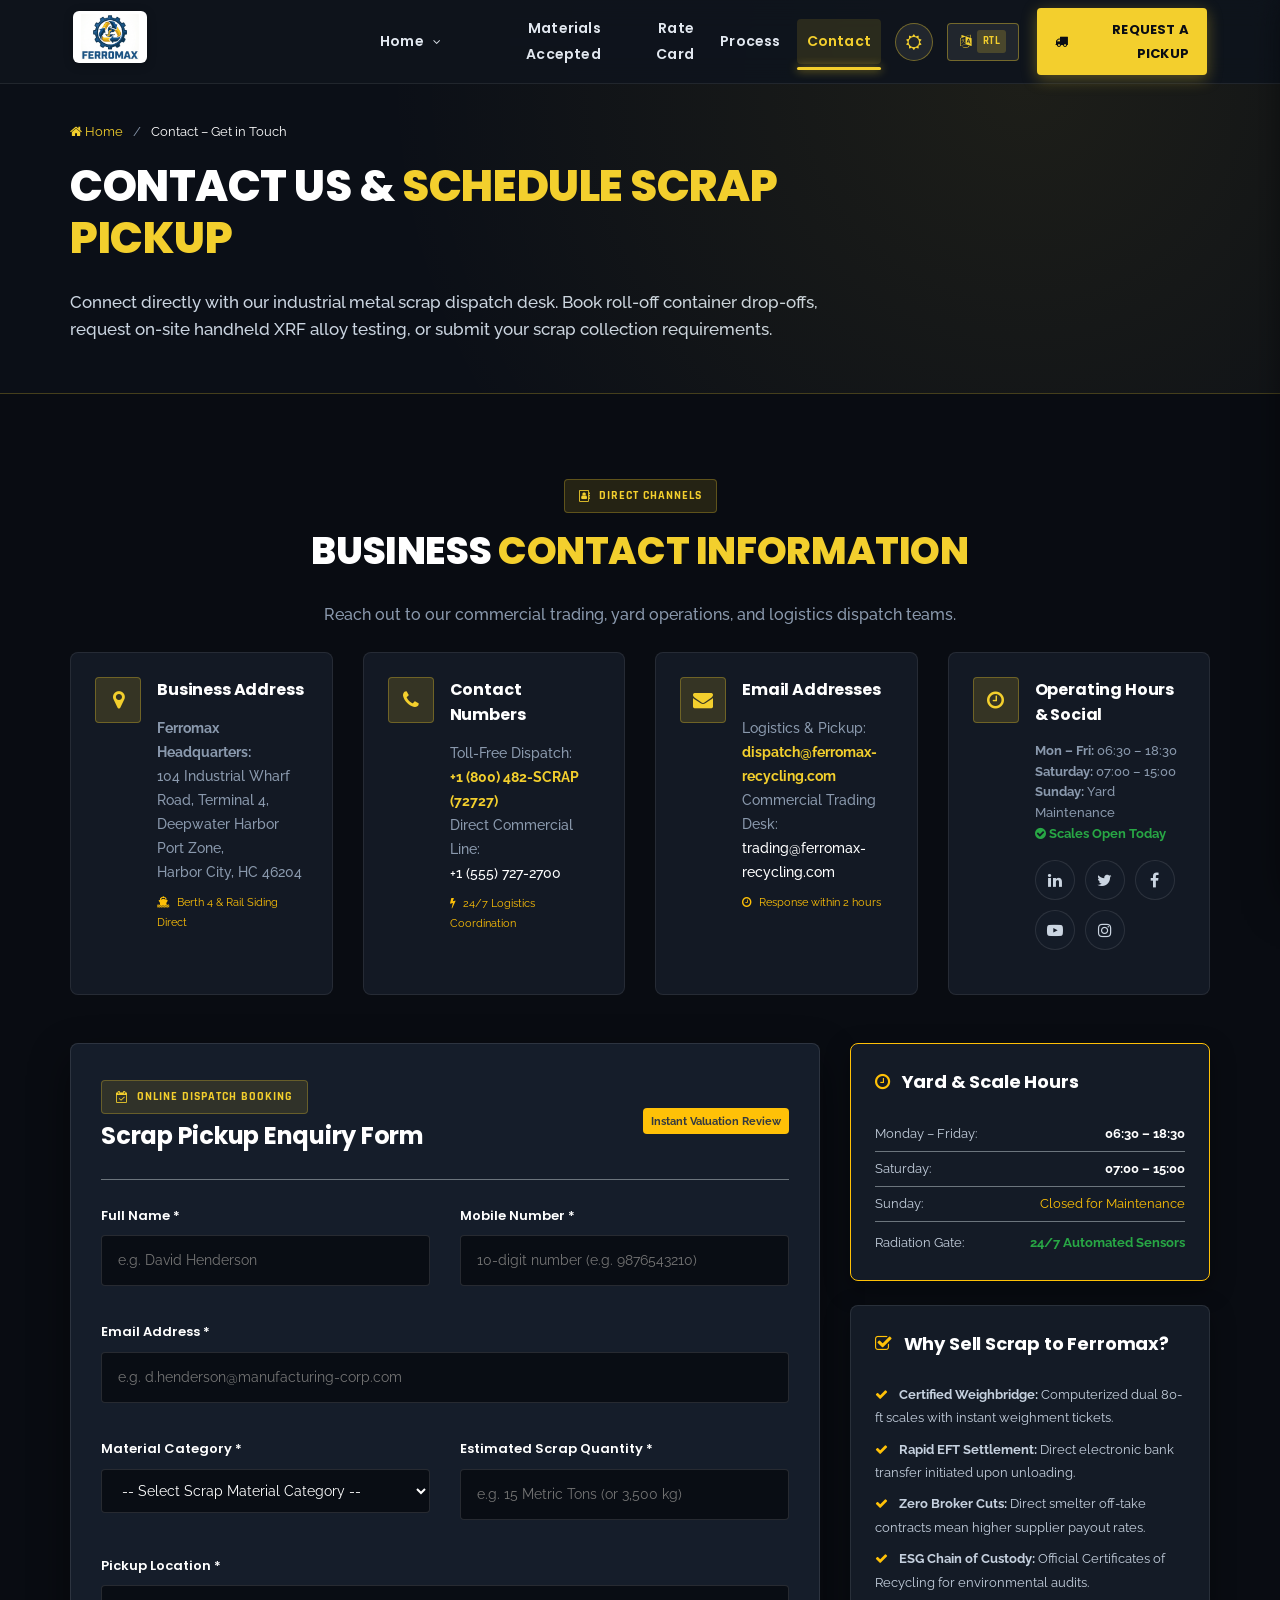
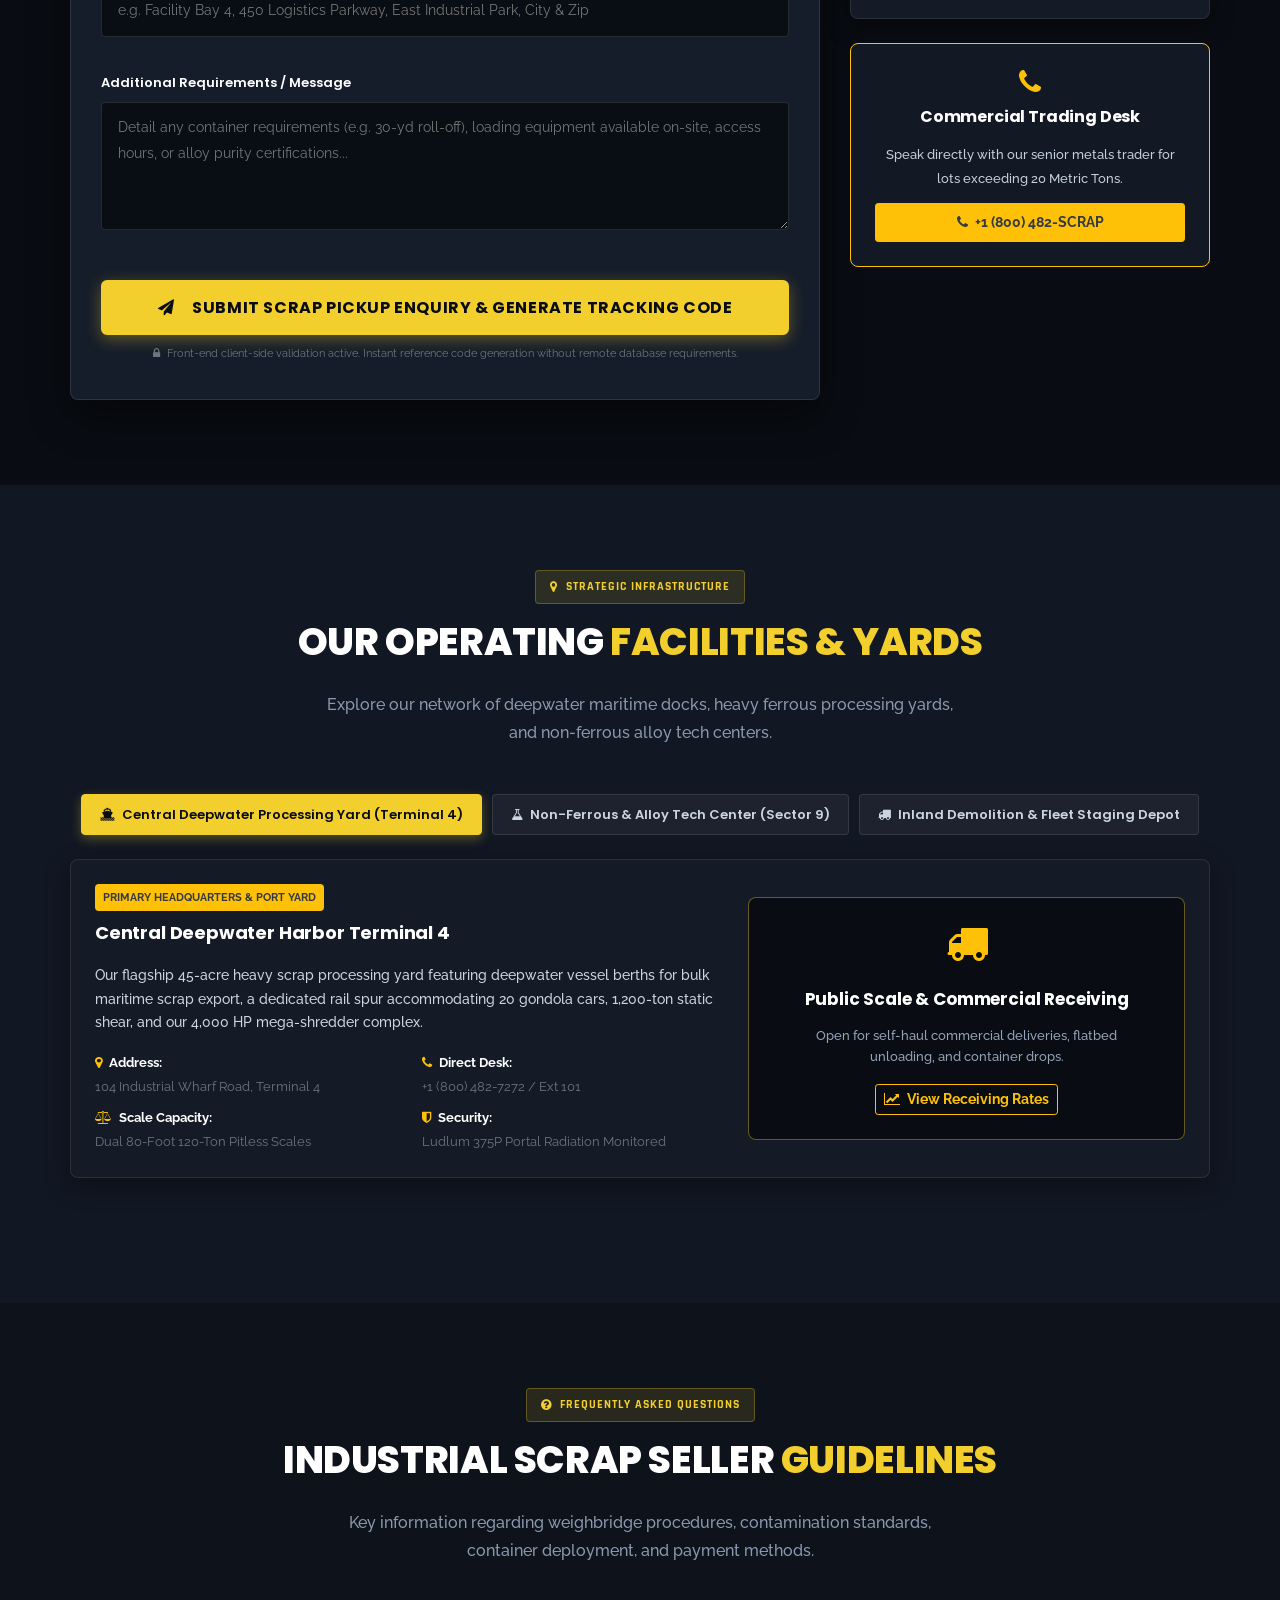
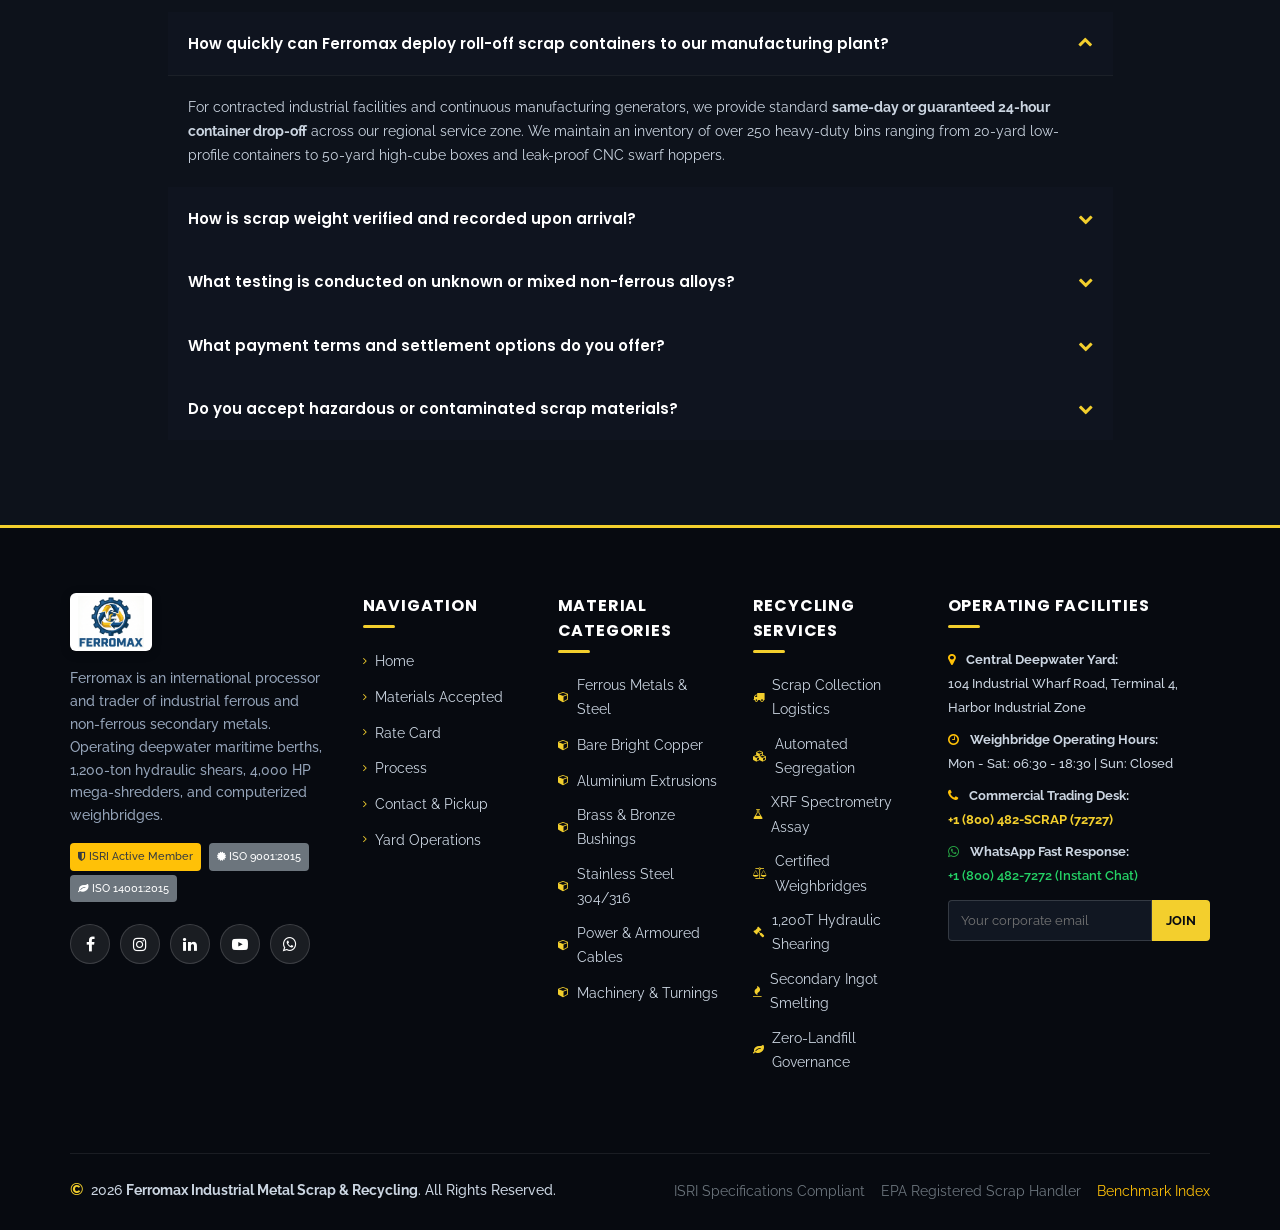
==== commit 291ee9b3: "Refined changes made" ====
--- a/contact.html
+++ b/contact.html
@@ -199,7 +199,7 @@
                         <h5>Contact Numbers</h5>
                         <p>
                            Toll-Free Dispatch:<br>
-                           <a href="tel:18004827272" class="font-weight-bold" style="color: #f3cf2d;">+1 (800) 482-SCRAP (72727)</a><br>
+                           <a href="tel:18004827272" class="font-weight-bold contact-accent-link">+1 (800) 482-SCRAP (72727)</a><br>
                            Direct Commercial Line:<br>
                            <a href="tel:15557272700" class="text-white">+1 (555) 727-2700</a>
                         </p>
@@ -216,7 +216,7 @@
                         <h5>Email Addresses</h5>
                         <p>
                            Logistics &amp; Pickup:<br>
-                           <a href="mailto:dispatch@ferromax-recycling.com" style="color: #f3cf2d;">dispatch@ferromax-recycling.com</a><br>
+                           <a href="mailto:dispatch@ferromax-recycling.com" class="font-weight-bold contact-accent-link">dispatch@ferromax-recycling.com</a><br>
                            Commercial Trading Desk:<br>
                            <a href="mailto:trading@ferromax-recycling.com" class="text-white">trading@ferromax-recycling.com</a>
                         </p>
@@ -462,16 +462,16 @@
                         </div>
                      </div>
                      <div class="col-lg-5 mt-lg-0 mt-4 text-center">
-                        <div class="p-4 rounded border border-warning" style="background: #090c12;">
-                           <i class="fa fa-truck fa-3x text-warning mb-3"></i>
-                           <h5 class="text-white font-weight-bold mb-1">Public Scale &amp; Commercial Receiving</h5>
-                           <p style="font-size: 13px; color: #94a3b8; margin-bottom: 16px;">
-                              Open for self-haul commercial deliveries, flatbed unloading, and container drops.
-                           </p>
-                           <a href="rate-card.html" class="btn btn-sm btn-outline-warning">
-                              <i class="fa fa-line-chart mr-1"></i> View Receiving Rates
-                           </a>
-                        </div>
+                        <div class="facility-action-card border border-warning">
+                            <i class="fa fa-truck fa-3x text-warning mb-3"></i>
+                            <h5 class="facility-action-title font-weight-bold mb-1">Public Scale &amp; Commercial Receiving</h5>
+                            <p class="facility-action-desc">
+                               Open for self-haul commercial deliveries, flatbed unloading, and container drops.
+                            </p>
+                            <a href="rate-card.html" class="btn btn-sm btn-outline-warning font-weight-bold">
+                               <i class="fa fa-line-chart mr-1"></i> View Receiving Rates
+                            </a>
+                         </div>
                      </div>
                   </div>
                </div>
@@ -507,16 +507,16 @@
                         </div>
                      </div>
                      <div class="col-lg-5 mt-lg-0 mt-4 text-center">
-                        <div class="p-4 rounded border border-info" style="background: #090c12;">
-                           <i class="fa fa-flask fa-3x text-info mb-3"></i>
-                           <h5 class="text-white font-weight-bold mb-1">Mobile Spectrometry Dispatch</h5>
-                           <p style="font-size: 13px; color: #94a3b8; margin-bottom: 16px;">
-                              Book an on-site alloy test with our certified metallurgists at your plant.
-                           </p>
-                           <a href="#pickupSection" class="btn btn-sm btn-outline-info">
-                              <i class="fa fa-calendar mr-1"></i> Request Lab Testing
-                           </a>
-                        </div>
+                        <div class="facility-action-card border border-info">
+                            <i class="fa fa-flask fa-3x text-info mb-3"></i>
+                            <h5 class="facility-action-title font-weight-bold mb-1">Mobile Spectrometry Dispatch</h5>
+                            <p class="facility-action-desc">
+                               Book an on-site alloy test with our certified metallurgists at your plant.
+                            </p>
+                            <a href="#pickupSection" class="btn btn-sm btn-outline-info font-weight-bold">
+                               <i class="fa fa-calendar mr-1"></i> Request Lab Testing
+                            </a>
+                         </div>
                      </div>
                   </div>
                </div>
@@ -552,16 +552,16 @@
                         </div>
                      </div>
                      <div class="col-lg-5 mt-lg-0 mt-4 text-center">
-                        <div class="p-4 rounded border border-success" style="background: #090c12;">
-                           <i class="fa fa-truck fa-3x text-success mb-3"></i>
-                           <h5 class="text-white font-weight-bold mb-1">Container Drop-Off Service</h5>
-                           <p style="font-size: 13px; color: #94a3b8; margin-bottom: 16px;">
-                              Same-day placement of 20, 30, 40, or 50-yard roll-off bins at manufacturing sites.
-                           </p>
-                           <a href="#pickupSection" class="btn btn-sm btn-outline-success">
-                              <i class="fa fa-plus-circle mr-1"></i> Request Container Drop
-                           </a>
-                        </div>
+                        <div class="facility-action-card border border-success">
+                            <i class="fa fa-truck fa-3x text-success mb-3"></i>
+                            <h5 class="facility-action-title font-weight-bold mb-1">Container Drop-Off Service</h5>
+                            <p class="facility-action-desc">
+                               Same-day placement of 20, 30, 40, or 50-yard roll-off bins at manufacturing sites.
+                            </p>
+                            <a href="#pickupSection" class="btn btn-sm btn-outline-success font-weight-bold">
+                               <i class="fa fa-plus-circle mr-1"></i> Request Container Drop
+                            </a>
+                         </div>
                      </div>
                   </div>
                </div>
@@ -642,7 +642,7 @@
 
       <!-- Confirmation / Quotation Modal Popup -->
       <div id="quoteModal" class="sidepanel-overlay" style="display: none; align-items: center; justify-content: center; z-index: 2000000; opacity: 1; visibility: visible;">
-         <div class="contact-form-card modal-industrial-content" style="max-width: 580px; width: 90%; background: #0f141f; border: 2px solid #f3cf2d; box-shadow: 0 20px 50px rgba(0,0,0,0.8);">
+         <div class="contact-form-card modal-industrial-content">
             <div class="text-center mb-4">
                <div style="width: 60px; height: 60px; background: rgba(243, 207, 45, 0.15); border: 2px solid #f3cf2d; color: #f3cf2d; border-radius: 50%; display: flex; align-items: center; justify-content: center; font-size: 28px; margin: 0 auto 16px auto;">
                   <i class="fa fa-check"></i>
@@ -651,7 +651,7 @@
                <p class="text-muted" style="font-size: 13px;">Your scrap quotation request has been processed by the Ferromax Dispatch Front-End System.</p>
             </div>
 
-            <div class="p-3 mb-3 rounded modal-ref-badge" style="background: #090c12; border: 1px solid rgba(255,255,255,0.08);">
+            <div class="p-3 mb-3 rounded modal-ref-badge">
                <div class="d-flex justify-content-between mb-2">
                   <span class="text-muted" style="font-size: 13px;">Reference Code:</span>
                   <strong id="modalRefCode" class="text-warning font-weight-bold" style="font-family: 'Rajdhani', sans-serif; font-size: 18px;">FXR-892410</strong>
--- a/assets/css/responsive.css
+++ b/assets/css/responsive.css
@@ -58,10 +58,10 @@
 
 @media (max-width: 575px) {
     .header {
-        padding: 20px 0px;
+        padding: 0 16px;
     }
     .text_align_right {
-        margin-top: -35px;
+        margin-top: 0;
     }
     .logo {
         text-align: center !important;
--- a/assets/css/industrial.css
+++ b/assets/css/industrial.css
@@ -1,7 +1,10 @@
 /* =====================================================================
-   INDUSTRIAL METAL SCRAP & RECYCLING - CUSTOM STYLESHEET
-   Brand: Ferromax Industrial Metal Scrap & Recycling
-   ===================================================================== */
+
+INDUSTRIAL METAL SCRAP & RECYCLING - CUSTOM STYLESHEET
+
+Brand: Ferromax Industrial Metal Scrap & Recycling
+
+===================================================================== */
 
 :root {
   --brand-yellow: #f3cf2d;
@@ -29,7 +32,6 @@
   --radius-sm: 4px;
   --radius-md: 8px;
   --radius-lg: 12px;
-
   /* Theme Custom Properties - Dark Mode Default */
   --theme-bg-body: #0b0f17;
   --theme-bg-surface: #141b27;
@@ -59,6 +61,7 @@
 }
 
 /* Base resets & typography */
+
 body {
   background-color: #0b0f17;
   color: #c5d0de;
@@ -73,8 +76,11 @@
 }
 
 /* =====================================================================
-   TOP BAR (Operating Hours & Hotlines)
-   ===================================================================== */
+
+TOP BAR (Operating Hours & Hotlines)
+
+===================================================================== */
+
 .topbar-strip { display: none !important; }
 .topbar-strip a {
   color: var(--brand-steel-light);
@@ -111,8 +117,11 @@
 }
 
 /* =====================================================================
-   HEADER & NAVIGATION
-   ===================================================================== */
+
+HEADER & NAVIGATION
+
+===================================================================== */
+
 .header {
   height: 84px;
   position: fixed;
@@ -130,7 +139,6 @@
 }
 
 .header.has-topbar { top: 0 !important; }
-
 .header.header-scrolled {
   top: 0 !important;
   height: 82px;
@@ -141,6 +149,7 @@
 }
 
 /* Brand Logo */
+
 .brand-link {
   display: inline-flex;
   align-items: center;
@@ -194,10 +203,11 @@
 }
 
 @media (max-width: 991px) {
-  .brand-logo-img {
-    height: 44px;
-    max-height: 44px;
-  }
+.brand-logo-img {
+  height: 44px;
+  max-height: 44px;
+}
+
 }
 
 .brand-icon {
@@ -250,6 +260,7 @@
 }
 
 /* Desktop Navigation Menu */
+
 .navbar-nav-custom {
   display: flex;
   align-items: center;
@@ -265,7 +276,7 @@
 }
 
 .navbar-nav-custom > li > a {
-  color: #e2e8f0 !important;
+  color: #e2e8f0;
   font-family: var(--font-heading);
   font-size: 14px;
   font-weight: 600;
@@ -344,6 +355,7 @@
 }
 
 /* Sidepanel overlay & mobile nav */
+
 .sidepanel-overlay {
   position: fixed;
   top: 0;
@@ -460,6 +472,7 @@
 }
 
 .sidepanel-links a:hover,
+
 .sidepanel-links a.active {
   background: rgba(243, 207, 45, 0.15);
   color: var(--brand-yellow);
@@ -495,8 +508,11 @@
 }
 
 /* =====================================================================
-   HERO / BANNER ENHANCEMENTS - FLAWLESS FLEXBOX ALIGNMENT
-   ===================================================================== */
+
+HERO / BANNER ENHANCEMENTS - FLAWLESS FLEXBOX ALIGNMENT
+
+===================================================================== */
+
 .banner_main {
   position: relative;
   background-color: #0a0d14;
@@ -526,7 +542,9 @@
 }
 
 #myCarousel .carousel-item.active,
+
 #myCarousel .carousel-item-next,
+
 #myCarousel .carousel-item-prev {
   display: flex !important;
   align-items: center;
@@ -570,7 +588,7 @@
   width: 100%;
   height: 100%;
   background-image: linear-gradient(rgba(243, 207, 45, 0.03) 1px, transparent 1px),
-                    linear-gradient(90deg, rgba(243, 207, 45, 0.03) 1px, transparent 1px);
+  linear-gradient(90deg, rgba(243, 207, 45, 0.03) 1px, transparent 1px);
   background-size: 50px 50px;
   pointer-events: none;
   z-index: 2;
@@ -613,8 +631,8 @@
 }
 
 @keyframes pulseSubtle {
-  0%, 100% { box-shadow: 0 0 0 rgba(243, 207, 45, 0); }
-  50% { box-shadow: 0 0 16px rgba(243, 207, 45, 0.25); }
+0%, 100% { box-shadow: 0 0 0 rgba(243, 207, 45, 0); }
+50% { box-shadow: 0 0 16px rgba(243, 207, 45, 0.25); }
 }
 
 .hero-title-main {
@@ -652,6 +670,7 @@
 }
 
 .hero-actions .btn-industrial-primary,
+
 .hero-actions .btn-industrial-secondary {
   margin: 0 !important;
 }
@@ -734,7 +753,9 @@
 }
 
 /* Hero Carousel Controls - Centered & Symmetric */
+
 #myCarousel .carousel-control-prev,
+
 #myCarousel .carousel-control-next {
   position: absolute;
   top: 50% !important;
@@ -759,8 +780,11 @@
 }
 
 #myCarousel .carousel-control-prev:hover,
+
 #myCarousel .carousel-control-next:hover,
+
 #myCarousel .carousel-control-prev:focus,
+
 #myCarousel .carousel-control-next:focus {
   background: var(--brand-yellow) !important;
   color: #0b101a !important;
@@ -781,6 +805,7 @@
 }
 
 /* Carousel Indicators - Refined Pill Indicators */
+
 #myCarousel .carousel-indicators {
   position: absolute;
   bottom: 24px !important;
@@ -814,6 +839,7 @@
 }
 
 /* RTL Controls Support */
+
 [dir="rtl"] #myCarousel .carousel-control-prev {
   left: auto !important;
   right: 24px !important;
@@ -827,88 +853,112 @@
 }
 
 [dir="rtl"] #myCarousel .carousel-control-prev:hover,
+
 [dir="rtl"] #myCarousel .carousel-control-prev:focus,
+
 [dir="rtl"] #myCarousel .carousel-control-next:hover,
+
 [dir="rtl"] #myCarousel .carousel-control-next:focus {
   transform: translateY(-50%) scaleX(-1) scale(1.08) !important;
 }
 
 /* Responsive Hero Adjustments */
+
 @media (max-width: 991px) {
-  #myCarousel .carousel-item {
-    min-height: 640px;
-    padding-top: 120px;
-    padding-bottom: 75px;
-  }
-  .hero-title-main {
-    font-size: 42px;
-  }
+#myCarousel .carousel-item {
+  min-height: 640px;
+  padding-top: 120px;
+  padding-bottom: 75px;
+}
+
+.hero-title-main {
+  font-size: 42px;
+}
+
 }
 
 @media (max-width: 768px) {
-  #myCarousel .carousel-item {
-    min-height: 580px;
-    padding-top: 105px;
-    padding-bottom: 65px;
-  }
-  .hero-title-main {
-    font-size: 34px;
-  }
-  #myCarousel .carousel-control-prev,
-  #myCarousel .carousel-control-next {
-    width: 40px !important;
-    height: 40px !important;
-    font-size: 18px !important;
-  }
-  #myCarousel .carousel-control-prev {
-    left: 8px !important;
-  }
-  #myCarousel .carousel-control-next {
-    right: 8px !important;
-  }
-  [dir="rtl"] #myCarousel .carousel-control-prev {
-    right: 8px !important;
-    left: auto !important;
-  }
-  [dir="rtl"] #myCarousel .carousel-control-next {
-    left: 8px !important;
-    right: auto !important;
-  }
+#myCarousel .carousel-item {
+  min-height: 580px;
+  padding-top: 105px;
+  padding-bottom: 65px;
+}
+
+.hero-title-main {
+  font-size: 34px;
+}
+
+#myCarousel .carousel-control-prev,
+
+#myCarousel .carousel-control-next {
+  width: 40px !important;
+  height: 40px !important;
+  font-size: 18px !important;
+}
+
+#myCarousel .carousel-control-prev {
+  left: 8px !important;
+}
+
+#myCarousel .carousel-control-next {
+  right: 8px !important;
+}
+
+[dir="rtl"] #myCarousel .carousel-control-prev {
+  right: 8px !important;
+  left: auto !important;
+}
+
+[dir="rtl"] #myCarousel .carousel-control-next {
+  left: 8px !important;
+  right: auto !important;
+}
+
 }
 
 @media (max-width: 576px) {
-  #myCarousel .carousel-item {
-    min-height: 520px;
-    padding-top: 95px;
-    padding-bottom: 55px;
-  }
-  .hero-title-main {
-    font-size: 27px;
-    line-height: 1.2;
-  }
-  .hero-description {
-    font-size: 15px;
-    margin-bottom: 24px;
-  }
-  .hero-badge-pill {
-    font-size: 11.5px;
-    padding: 5px 12px;
-    margin-bottom: 16px;
-  }
-  .hero-features-strip {
-    gap: 12px;
-  }
-  .hero-feature-item {
-    font-size: 12px;
-  }
-  #myCarousel .carousel-indicators {
-    bottom: 16px !important;
-  }
+#myCarousel .carousel-item {
+  min-height: 520px;
+  padding-top: 95px;
+  padding-bottom: 55px;
+}
+
+.hero-title-main {
+  font-size: 27px;
+  line-height: 1.2;
+}
+
+.hero-description {
+  font-size: 15px;
+  margin-bottom: 24px;
+}
+
+.hero-badge-pill {
+  font-size: 11.5px;
+  padding: 5px 12px;
+  margin-bottom: 16px;
+}
+
+.hero-features-strip {
+  gap: 12px;
+}
+
+.hero-feature-item {
+  font-size: 12px;
+}
+
+#myCarousel .carousel-indicators {
+  bottom: 16px !important;
+}
+
 }
 
 /* =====================================================================
-   INDICATIVE BENCHMARK RATE TICKER (No fake streaming tickers)
-   ===================================================================== */
+
+INDICATIVE BENCHMARK RATE TICKER (No fake streaming tickers)
+
+===================================================================== */
+
 .rate-ticker-section {
   background: #090c12;
   border-top: 1px solid rgba(243, 207, 45, 0.2);
@@ -989,8 +1039,11 @@
 }
 
 /* =====================================================================
-   METRICS & PROOF-OF-SCALE BAR
-   ===================================================================== */
+
+METRICS & PROOF-OF-SCALE BAR
+
+===================================================================== */
+
 .stats-banner-section {
   background: linear-gradient(180deg, #0d121b 0%, #131926 100%);
   border-bottom: 1px solid rgba(255,255,255,0.06);
@@ -1057,10 +1110,12 @@
   letter-spacing: 0.5px;
 }
 
-
 /* =====================================================================
-   SECTION HEADINGS & COMMONS
-   ===================================================================== */
+
+SECTION HEADINGS & COMMONS
+
+===================================================================== */
+
 .section-py {
   padding: 85px 0;
   position: relative;
@@ -1117,8 +1172,11 @@
 }
 
 /* =====================================================================
-   INNER PAGE HERO BANNER
-   ===================================================================== */
+
+INNER PAGE HERO BANNER
+
+===================================================================== */
+
 .inner-hero-banner {
   padding: 120px 0 50px 0;
   position: relative;
@@ -1164,6 +1222,7 @@
 }
 
 .inner-hero-lead,
+
 .inner-hero-subtitle {
   font-size: 17px;
   color: var(--brand-steel-light);
@@ -1172,8 +1231,11 @@
 }
 
 /* =====================================================================
-   MATERIAL CARDS & HUB DIRECTORY
-   ===================================================================== */
+
+MATERIAL CARDS & HUB DIRECTORY
+
+===================================================================== */
+
 .material-filter-bar {
   display: flex;
   flex-wrap: wrap;
@@ -1196,6 +1258,7 @@
 }
 
 .filter-btn-chip:hover,
+
 .filter-btn-chip.active {
   background: var(--brand-yellow);
   color: #090c12;
@@ -1332,8 +1395,11 @@
 }
 
 /* =====================================================================
-   RATE CARD TABLES & RATE ESTIMATOR
-   ===================================================================== */
+
+RATE CARD TABLES & RATE ESTIMATOR
+
+===================================================================== */
+
 .rate-card-box {
   background: #141b26;
   border: 1px solid rgba(255,255,255,0.09);
@@ -1451,6 +1517,7 @@
 }
 
 /* Calculator Widget */
+
 .scrap-calculator-card {
   background: linear-gradient(135deg, #161e2b 0%, #1c2738 100%);
   border: 1px solid rgba(243, 207, 45, 0.35);
@@ -1498,8 +1565,11 @@
 }
 
 /* =====================================================================
-   RECYCLING OPERATIONS & MACHINERY
-   ===================================================================== */
+
+RECYCLING OPERATIONS & MACHINERY
+
+===================================================================== */
+
 .operation-card {
   background: #141b27;
   border: 1px solid rgba(255,255,255,0.08);
@@ -1576,8 +1646,11 @@
 }
 
 /* =====================================================================
-   PROCESS TIMELINE & WORKFLOW
-   ===================================================================== */
+
+PROCESS TIMELINE & WORKFLOW
+
+===================================================================== */
+
 .process-step-box {
   background: #141b26;
   border: 1px solid rgba(255,255,255,0.08);
@@ -1630,8 +1703,11 @@
 }
 
 /* =====================================================================
-   CONTACT & PICKUP ENQUIRY FORM
-   ===================================================================== */
+
+CONTACT & PICKUP ENQUIRY FORM
+
+===================================================================== */
+
 .contact-form-card {
   background: #151d2a;
   border: 1px solid rgba(255,255,255,0.1);
@@ -1715,9 +1791,94 @@
   margin: 0;
 }
 
+.contact-accent-link {
+  color: var(--brand-yellow);
+  transition: var(--transition);
+}
+
+.contact-accent-link:hover {
+  color: #ffffff;
+  text-decoration: underline !important;
+}
+
 /* =====================================================================
-   FAQ ACCORDION
-   ===================================================================== */
+
+FACILITY ACTION CARDS (CONTACT PAGE YARD SELECTOR CALLOUTS)
+
+===================================================================== */
+
+.facility-action-card {
+  background: #090c12;
+  border-radius: var(--radius-md);
+  padding: 24px 20px;
+  text-align: center;
+  transition: transform 0.25s ease, box-shadow 0.25s ease, border-color 0.25s ease;
+  position: relative;
+  display: flex;
+  flex-direction: column;
+  justify-content: center;
+  align-items: center;
+}
+
+.facility-action-card:hover {
+  transform: translateY(-3px);
+  box-shadow: 0 10px 25px rgba(0, 0, 0, 0.45);
+}
+
+.facility-action-card .facility-action-title,
+
+.facility-action-card h5 {
+  color: #ffffff;
+  font-size: 17px;
+  font-weight: 700;
+  margin-top: 6px;
+  margin-bottom: 8px;
+}
+
+.facility-action-card .facility-action-desc,
+
+.facility-action-card p {
+  font-size: 13px;
+  color: #94a3b8;
+  line-height: 1.6;
+  margin-bottom: 16px;
+  max-width: 320px;
+}
+
+.facility-action-card.border-warning {
+  border: 1px solid rgba(243, 207, 45, 0.4) !important;
+}
+
+.facility-action-card.border-info {
+  border: 1px solid rgba(56, 189, 248, 0.4) !important;
+}
+
+.facility-action-card.border-success {
+  border: 1px solid rgba(34, 197, 94, 0.4) !important;
+}
+
+.modal-industrial-content {
+  max-width: 580px;
+  width: 90%;
+  background: #0f141f;
+  border: 2px solid var(--brand-yellow);
+  box-shadow: 0 20px 50px rgba(0, 0, 0, 0.85);
+  border-radius: var(--radius-md);
+  padding: 30px;
+}
+
+.modal-ref-badge {
+  background: #090c12;
+  border: 1px solid rgba(255, 255, 255, 0.08);
+  border-radius: var(--radius-sm);
+}
+
+/* =====================================================================
+
+FAQ ACCORDION
+
+===================================================================== */
+
 .faq-accordion-item {
   background: #141b26;
   border: 1px solid rgba(255,255,255,0.08);
@@ -1763,8 +1924,11 @@
 }
 
 /* =====================================================================
-   FOOTER ENHANCEMENTS
-   ===================================================================== */
+
+FOOTER ENHANCEMENTS
+
+===================================================================== */
+
 .footer-main-dark {
   background: #080b10;
   border-top: 2px solid var(--brand-yellow);
@@ -1836,56 +2000,73 @@
 }
 
 /* Responsive adjustments */
+
 @media (max-width: 991px) {
-  .navbar-nav-custom {
-    display: none;
-  }
-  .openbtn-custom {
-    display: inline-flex;
-  }
-  .header.has-topbar {
-    top: 0;
-  }
-  .topbar-strip {
-    display: none;
-  }
-  .inner-hero-banner {
-    padding: 130px 0 50px 0;
-  }
-  .inner-hero-title {
-    font-size: 32px;
-  }
-  .hero-title-main {
-    font-size: 36px;
-  }
+.navbar-nav-custom {
+  display: none;
+}
+
+.openbtn-custom {
+  display: inline-flex;
+}
+
+.header.has-topbar {
+  top: 0;
+}
+
+.topbar-strip {
+  display: none;
+}
+
+.inner-hero-banner {
+  padding: 130px 0 50px 0;
+}
+
+.inner-hero-title {
+  font-size: 32px;
+}
+
+.hero-title-main {
+  font-size: 36px;
+}
+
 }
 
 @media (max-width: 576px) {
-  .hero-title-main {
-    font-size: 28px;
-  }
-  .hero-actions {
-    flex-direction: column;
-    align-items: stretch;
-  }
-  .btn-industrial-primary,
-  .btn-industrial-secondary {
-    justify-content: center;
-    width: 100%;
-  }
-  .stats-banner-section {
-    padding: 30px 0;
-  }
-  .stat-box-card {
-    margin-bottom: 15px;
-  }
+.hero-title-main {
+  font-size: 28px;
+}
+
+.hero-actions {
+  flex-direction: column;
+  align-items: stretch;
+}
+
+.btn-industrial-primary,
+
+.btn-industrial-secondary {
+  justify-content: center;
+  width: 100%;
+}
+
+.stats-banner-section {
+  padding: 30px 0;
+}
+
+.stat-box-card {
+  margin-bottom: 15px;
+}
+
 }
 
 /* =====================================================================
-   ADDITIONAL HOME PAGE INDUSTRIAL STYLES
-   ===================================================================== */
+
+ADDITIONAL HOME PAGE INDUSTRIAL STYLES
+
+===================================================================== */
 
 /* Image-based Material Card Styles */
+
 .material-card-img-wrap {
   width: 100%;
   height: 200px;
@@ -1909,6 +2090,7 @@
 }
 
 .material-card-img-wrap .card-img-overlay-badge,
+
 .op-capability-img-wrap .card-img-overlay-badge {
   position: absolute;
   bottom: 10px;
@@ -1926,6 +2108,7 @@
 }
 
 /* Industries We Serve Grid */
+
 .industry-box-card {
   background: #151d2a;
   border: 1px solid rgba(255, 255, 255, 0.08);
@@ -1994,6 +2177,7 @@
 }
 
 /* Recycling Approach 4-Step Visual */
+
 .approach-step-card {
   background: #141b27;
   border: 1px solid rgba(255, 255, 255, 0.08);
@@ -2020,6 +2204,7 @@
 }
 
 /* Why Choose Us feature list */
+
 .why-feature-card {
   background: #131a26;
   border: 1px solid rgba(255, 255, 255, 0.07);
@@ -2060,8 +2245,11 @@
 }
 
 /* =====================================================================
-   PRE-FOOTER CTA BANNER & COMMERCIAL STRIPS (DEFAULT DARK MODE)
-   ===================================================================== */
+
+PRE-FOOTER CTA BANNER & COMMERCIAL STRIPS (DEFAULT DARK MODE)
+
+===================================================================== */
+
 .cta-banner-industrial {
   background: linear-gradient(135deg, #171f2d 0%, #0c121d 100%);
   border-top: 2px solid var(--brand-yellow);
@@ -2083,8 +2271,11 @@
 }
 
 /* =====================================================================
-   CATALOGUE-STYLE MATERIAL HUB STYLES
-   ===================================================================== */
+
+CATALOGUE-STYLE MATERIAL HUB STYLES
+
+===================================================================== */
+
 .catalogue-nav-strip {
   background: #0d121c;
   border-top: 1px solid rgba(255,255,255,0.08);
@@ -2123,6 +2314,7 @@
 }
 
 .catalogue-nav-links a:hover,
+
 .catalogue-nav-links a.active {
   background: var(--brand-yellow);
   color: #090c12;
@@ -2268,8 +2460,11 @@
 }
 
 /* =====================================================================
-   8-STEP RECYCLING PROCESS TIMELINE STYLES
-   ===================================================================== */
+
+8-STEP RECYCLING PROCESS TIMELINE STYLES
+
+===================================================================== */
+
 .process-timeline-wrap {
   position: relative;
   padding: 20px 0;
@@ -2383,8 +2578,11 @@
 }
 
 /* =====================================================================
-   8 RECYCLING OPERATIONS CAPABILITY CARDS
-   ===================================================================== */
+
+8 RECYCLING OPERATIONS CAPABILITY CARDS
+
+===================================================================== */
+
 .op-capability-card {
   background: #141b27;
   border: 1px solid rgba(255,255,255,0.08);
@@ -2481,8 +2679,11 @@
 }
 
 /* =====================================================================
-   MATERIALS ACCEPTED DIRECTORY STYLES
-   ===================================================================== */
+
+MATERIALS ACCEPTED DIRECTORY STYLES
+
+===================================================================== */
+
 .acceptance-stream-card {
   background: #141b27;
   border: 1px solid rgba(255, 255, 255, 0.08);
@@ -2583,6 +2784,7 @@
 }
 
 /* Compliance Matrix: Accepted vs Prohibited */
+
 .compliance-matrix-card {
   border-radius: var(--radius-md);
   padding: 30px 28px;
@@ -2641,6 +2843,7 @@
 }
 
 /* Light Mode Overrides for Acceptance Directory */
+
 [data-theme="light"] .acceptance-stream-card {
   background: #ffffff !important;
   border: 1px solid #e2e8f0 !important;
@@ -2692,8 +2895,11 @@
 }
 
 /* =====================================================================
-   THEME TOGGLE BUTTON & ICONS (DARK & LIGHT MODE)
-   ===================================================================== */
+
+THEME TOGGLE BUTTON & ICONS (DARK & LIGHT MODE)
+
+===================================================================== */
+
 .theme-toggle-btn {
   background: rgba(255, 255, 255, 0.08);
   border: 1px solid rgba(243, 207, 45, 0.4);
@@ -2741,6 +2947,7 @@
 }
 
 /* Icon visibility per theme */
+
 [data-theme="dark"] .theme-icon-sun {
   display: inline-block;
   color: var(--brand-yellow);
@@ -2760,8 +2967,11 @@
 }
 
 /* =====================================================================
-   FORM VALIDATION & CLIENT-SIDE FEEDBACK
-   ===================================================================== */
+
+FORM VALIDATION & CLIENT-SIDE FEEDBACK
+
+===================================================================== */
+
 .form-control-industrial.is-invalid {
   border-color: #ef4444 !important;
   background-color: rgba(239, 68, 68, 0.06) !important;
@@ -2826,8 +3036,11 @@
 }
 
 /* =====================================================================
-   SOCIAL MEDIA LINKS
-   ===================================================================== */
+
+SOCIAL MEDIA LINKS
+
+===================================================================== */
+
 .contact-social-links {
   display: flex;
   gap: 10px;
@@ -2858,28 +3071,42 @@
 }
 
 /* =====================================================================
-   COMPREHENSIVE LIGHT MODE STYLES ([data-theme="light"])
-   Maintains existing typography, structure, alignment and contrasts
-   ===================================================================== */
+
+COMPREHENSIVE LIGHT MODE STYLES ([data-theme="light"])
+
+Maintains existing typography, structure, alignment and contrasts
+
+===================================================================== */
+
 [data-theme="light"] body {
   background-color: #f1f5f9 !important;
   color: #334155 !important;
 }
 
 [data-theme="light"] h1,
+
 [data-theme="light"] h2,
+
 [data-theme="light"] h3,
+
 [data-theme="light"] h4,
+
 [data-theme="light"] h5,
+
 [data-theme="light"] h6 {
   color: #0f172a !important;
 }
 
 /* Keep hero banners with dark background images readable on index page */
+
 [data-theme="light"] .banner_main,
+
 [data-theme="light"] .banner_main h1,
+
 [data-theme="light"] .banner_main .hero-title-main,
+
 [data-theme="light"] .slider_section h1,
+
 [data-theme="light"] .slider_section p {
   color: #ffffff !important;
 }
@@ -2908,9 +3135,13 @@
 }
 
 /* =====================================================================
-   INNER HERO BANNER IN LIGHT MODE
-   High contrast, signature blue typography with crisp readability
-   ===================================================================== */
+
+INNER HERO BANNER IN LIGHT MODE
+
+High contrast, signature blue typography with crisp readability
+
+===================================================================== */
+
 [data-theme="light"] .inner-hero-banner {
   background: linear-gradient(180deg, #ffffff 0%, #edf2f7 100%) !important;
   border-bottom: 2px solid rgba(6, 21, 83, 0.12) !important;
@@ -2921,17 +3152,21 @@
 }
 
 [data-theme="light"] .inner-hero-banner h1,
+
 [data-theme="light"] .inner-hero-banner .inner-hero-title {
   color: #061553 !important;
 }
 
 [data-theme="light"] .inner-hero-banner .inner-hero-title span,
+
 [data-theme="light"] .inner-hero-banner h1 span,
+
 [data-theme="light"] .inner-hero-banner .highlight-gold {
   color: #1e40af !important;
 }
 
 [data-theme="light"] .inner-hero-banner .inner-hero-lead,
+
 [data-theme="light"] .inner-hero-banner .inner-hero-subtitle {
   color: #1e293b !important;
   font-weight: 500;
@@ -2967,14 +3202,18 @@
 }
 
 [data-theme="light"] .breadcrumb-industrial span.text-white,
+
 [data-theme="light"] .breadcrumb-industrial .text-white {
   color: #061553 !important;
   font-weight: 700 !important;
 }
 
 /* =====================================================================
-   CATALOGUE FILTER STRIP IN LIGHT MODE
-   ===================================================================== */
+
+CATALOGUE FILTER STRIP IN LIGHT MODE
+
+===================================================================== */
+
 [data-theme="light"] .catalogue-nav-strip {
   background: #ffffff !important;
   border-top: 1px solid #e2e8f0 !important;
@@ -2990,6 +3229,7 @@
 }
 
 [data-theme="light"] .catalogue-nav-links a:hover,
+
 [data-theme="light"] .catalogue-nav-links a.active {
   background: #061553 !important;
   color: #ffffff !important;
@@ -2998,41 +3238,55 @@
 }
 
 /* =====================================================================
-   SPECIFICATION TABLES & VALUES IN LIGHT MODE
-   ===================================================================== */
+
+SPECIFICATION TABLES & VALUES IN LIGHT MODE
+
+===================================================================== */
+
 [data-theme="light"] .catalogue-spec-title,
+
 [data-theme="light"] .op-spec-title,
+
 [data-theme="light"] .spec-title {
   color: #64748b !important;
 }
 
 [data-theme="light"] .catalogue-spec-val,
+
 [data-theme="light"] .op-spec-val,
+
 [data-theme="light"] .spec-val {
   color: #061553 !important;
   font-weight: 700 !important;
 }
 
 [data-theme="light"] .catalogue-spec-table tr,
+
 [data-theme="light"] .op-specs-table tr,
+
 [data-theme="light"] .acceptance-specs-table tr {
   border-bottom-color: #f1f5f9 !important;
 }
 
 [data-theme="light"] .material-indicative-price,
+
 [data-theme="light"] .catalogue-price-tag {
   color: #061553 !important;
   font-weight: 800 !important;
 }
 
 [data-theme="light"] .material-indicative-price small,
+
 [data-theme="light"] .catalogue-price-tag small {
   color: #64748b !important;
 }
 
 /* =====================================================================
-   FACILITY & EQUIPMENT CARDS IN LIGHT MODE
-   ===================================================================== */
+
+FACILITY & EQUIPMENT CARDS IN LIGHT MODE
+
+===================================================================== */
+
 [data-theme="light"] .equipment-card {
   background: #ffffff !important;
   border: 1px solid #e2e8f0 !important;
@@ -3048,6 +3302,7 @@
 }
 
 [data-theme="light"] .equipment-card ul,
+
 [data-theme="light"] .equipment-card li {
   color: #475569 !important;
 }
@@ -3057,8 +3312,11 @@
 }
 
 /* =====================================================================
-   WHY CHOOSE US / FEATURES SECTION IN LIGHT MODE
-   ===================================================================== */
+
+WHY CHOOSE US / FEATURES SECTION IN LIGHT MODE
+
+===================================================================== */
+
 [data-theme="light"] .why-feature-card {
   background: #ffffff !important;
   border: 1px solid #e2e8f0 !important;
@@ -3083,8 +3341,11 @@
 }
 
 /* =====================================================================
-   TICKER STRIP IN LIGHT MODE
-   ===================================================================== */
+
+TICKER STRIP IN LIGHT MODE
+
+===================================================================== */
+
 [data-theme="light"] .rate-ticker-section {
   background: #ffffff !important;
   border-top: 1px solid #e2e8f0 !important;
@@ -3108,86 +3369,139 @@
 }
 
 /* =====================================================================
-   UNIVERSAL LIGHT-MODE CONTRAST GUARDS
-   Protects cards, accordions, tables & widgets from invisible white/light text
-   ===================================================================== */
+
+UNIVERSAL LIGHT-MODE CONTRAST GUARDS
+
+Protects cards, accordions, tables & widgets from invisible white/light text
+
+===================================================================== */
+
 [data-theme="light"] .stat-box-card h4,
+
 [data-theme="light"] .stat-box-card h3,
+
 [data-theme="light"] .stat-box-card h5,
+
 [data-theme="light"] .rate-card-box h3,
+
 [data-theme="light"] .rate-card-box h4,
+
 [data-theme="light"] .rate-card-box h5,
+
 [data-theme="light"] .contact-form-card h3,
+
 [data-theme="light"] .contact-info-card h4,
+
 [data-theme="light"] .contact-info-card h5,
+
 [data-theme="light"] .why-feature-card h4,
+
 [data-theme="light"] .why-feature-card h5,
+
 [data-theme="light"] .industry-title,
+
 [data-theme="light"] .material-title {
   color: #061553 !important;
 }
 
 [data-theme="light"] .stat-box-card p,
+
 [data-theme="light"] .rate-card-box p,
+
 [data-theme="light"] .contact-info-card p,
+
 [data-theme="light"] .why-feature-card p,
+
 [data-theme="light"] .industry-desc,
+
 [data-theme="light"] .material-desc {
   color: #334155 !important;
 }
 
 /* Ensure strong tags inside cards/tables are high-contrast brand blue */
+
 [data-theme="light"] .stat-box-card strong,
+
 [data-theme="light"] .rate-card-box strong,
+
 [data-theme="light"] .industrial-table strong,
+
 [data-theme="light"] .contact-info-card strong {
   color: #061553 !important;
 }
 
 /* General text-white override outside dark containers (footer, hero sliders) */
+
 [data-theme="light"] .stat-box-card .text-white,
+
 [data-theme="light"] .rate-card-box .text-white,
+
 [data-theme="light"] .industrial-table .text-white,
+
 [data-theme="light"] .contact-form-card .text-white,
+
 [data-theme="light"] .contact-info-card .text-white,
+
 [data-theme="light"] .equipment-card .text-white,
+
 [data-theme="light"] .acceptance-stream-card .text-white,
+
 [data-theme="light"] .material-card-clean .text-white,
+
 [data-theme="light"] .op-capability-card .text-white,
+
 [data-theme="light"] .timeline-step-content .text-white,
+
 [data-theme="light"] .catalogue-card .text-white {
   color: #061553 !important;
 }
 
 /* Override inline light colors in cards and content sections */
+
 [data-theme="light"] .stat-box-card [style*="color: #cbd5e1"],
+
 [data-theme="light"] .rate-card-box [style*="color: #cbd5e1"],
+
 [data-theme="light"] .contact-form-card [style*="color: #cbd5e1"],
+
 [data-theme="light"] .equipment-card [style*="color: #cbd5e1"],
+
 [data-theme="light"] .section-py [style*="color: #cbd5e1"],
+
 [data-theme="light"] .section-dark [style*="color: #cbd5e1"],
+
 [data-theme="light"] .section-surface [style*="color: #cbd5e1"] {
   color: #334155 !important;
 }
 
 [data-theme="light"] .stat-box-card [style*="color: #fff"],
+
 [data-theme="light"] .rate-card-box [style*="color: #fff"],
+
 [data-theme="light"] .equipment-card [style*="color: #fff"],
+
 [data-theme="light"] .section-py [style*="color: #fff"],
+
 [data-theme="light"] .stat-box-card [style*="color: #ffffff"],
+
 [data-theme="light"] .rate-card-box [style*="color: #ffffff"],
+
 [data-theme="light"] .equipment-card [style*="color: #ffffff"],
+
 [data-theme="light"] .section-py [style*="color: #ffffff"] {
   color: #061553 !important;
 }
 
 [data-theme="light"] .stat-box-card [style*="color: #f3cf2d"],
+
 [data-theme="light"] .equipment-card [style*="color: #f3cf2d"],
+
 [data-theme="light"] .rate-card-box [style*="color: #f3cf2d"] {
   color: #061553 !important;
 }
 
 /* Contact info icons and cards */
+
 [data-theme="light"] .contact-info-icon {
   background: rgba(6, 21, 83, 0.08) !important;
   color: #061553 !important;
@@ -3199,6 +3513,7 @@
 }
 
 [data-theme="light"] .contact-info-text p,
+
 [data-theme="light"] .contact-info-text a {
   color: #334155 !important;
 }
@@ -3208,9 +3523,13 @@
 }
 
 /* =====================================================================
-   INDUSTRIES WE SERVE CARDS IN LIGHT MODE (IMAGE 2 FIX)
-   Crisp white cards, blue headings, slate text, high contrast tags
-   ===================================================================== */
+
+INDUSTRIES WE SERVE CARDS IN LIGHT MODE (IMAGE 2 FIX)
+
+Crisp white cards, blue headings, slate text, high contrast tags
+
+===================================================================== */
+
 [data-theme="light"] .industry-box-card {
   background: #ffffff !important;
   border: 1px solid #e2e8f0 !important;
@@ -3253,8 +3572,11 @@
 }
 
 /* =====================================================================
-   APPROACH & OPERATION / TESTIMONIAL CARDS IN LIGHT MODE
-   ===================================================================== */
+
+APPROACH & OPERATION / TESTIMONIAL CARDS IN LIGHT MODE
+
+===================================================================== */
+
 [data-theme="light"] .approach-step-card {
   background: #ffffff !important;
   border: 1px solid #e2e8f0 !important;
@@ -3308,9 +3630,13 @@
 }
 
 /* =====================================================================
-   COMMERCIAL BENEFITS STRIP IN LIGHT MODE (IMAGE 1 FIX)
-   ===================================================================== */
+
+COMMERCIAL BENEFITS STRIP IN LIGHT MODE (IMAGE 1 FIX)
+
+===================================================================== */
+
 [data-theme="light"] .commercial-benefits-strip,
+
 [data-theme="light"] .card.commercial-benefits-strip {
   background: #ffffff !important;
   border: 1px solid #e2e8f0 !important;
@@ -3327,9 +3653,13 @@
 }
 
 /* =====================================================================
-   PRE-FOOTER CTA BANNER IN LIGHT MODE (IMAGE 3 FIX)
-   Signature royal blue gradient with crisp white and gold typography
-   ===================================================================== */
+
+PRE-FOOTER CTA BANNER IN LIGHT MODE (IMAGE 3 FIX)
+
+Signature royal blue gradient with crisp white and gold typography
+
+===================================================================== */
+
 [data-theme="light"] .cta-banner-industrial {
   background: linear-gradient(135deg, #061553 0%, #0b1e6d 100%) !important;
   border-top: 2px solid #f3cf2d !important;
@@ -3338,24 +3668,30 @@
 }
 
 .cta-banner-industrial .section-main-heading,
+
 [data-theme="light"] .cta-banner-industrial .section-main-heading,
+
 [data-theme="light"] .cta-banner-industrial h2 {
   color: #ffffff !important;
   font-weight: 800 !important;
 }
 
 .cta-banner-industrial .section-main-heading span,
+
 [data-theme="light"] .cta-banner-industrial .section-main-heading span,
+
 [data-theme="light"] .cta-banner-industrial h2 span {
   color: #f3cf2d !important;
 }
 
 .cta-banner-industrial .section-subtext,
+
 [data-theme="light"] .cta-banner-industrial .section-subtext {
   color: #e2e8f0 !important;
 }
 
 .cta-banner-industrial .section-badge-tag,
+
 [data-theme="light"] .cta-banner-industrial .section-badge-tag {
   background: rgba(243, 207, 45, 0.18) !important;
   color: #f3cf2d !important;
@@ -3363,11 +3699,13 @@
 }
 
 .cta-banner-industrial .section-badge-tag i,
+
 [data-theme="light"] .cta-banner-industrial .section-badge-tag i {
   color: #f3cf2d !important;
 }
 
 /* Topbar Strip in Light Mode */
+
 [data-theme="light"] .topbar-strip {
   background: #e2e8f0;
   border-bottom: 1px solid #cbd5e1;
@@ -3389,6 +3727,7 @@
 }
 
 /* Main Header in Light Mode */
+
 [data-theme="light"] .header {
   background: rgba(255, 255, 255, 0.97) !important;
   border-bottom: 1px solid #e2e8f0;
@@ -3410,13 +3749,25 @@
 }
 
 [data-theme="light"] .navbar-nav-custom > li > a {
-  color: #1e293b;
-}
-
-[data-theme="light"] .navbar-nav-custom > li > a:hover,
+  color: #061553 !important;
+  font-weight: 600 !important;
+}
+
+[data-theme="light"] .navbar-nav-custom > li > a:hover {
+  color: #1e40af !important;
+  background: rgba(6, 21, 83, 0.06) !important;
+}
+
 [data-theme="light"] .navbar-nav-custom > li > a.active {
   color: #061553 !important;
-  font-weight: 700;
+  font-weight: 700 !important;
+  background: rgba(6, 21, 83, 0.08) !important;
+}
+
+[data-theme="light"] .navbar-nav-custom > li > a i,
+
+[data-theme="light"] .nav-dropdown-toggle i {
+  color: #061553 !important;
 }
 
 [data-theme="light"] .openbtn-custom {
@@ -3425,6 +3776,12 @@
   color: #0f172a;
 }
 
+[data-theme="light"] .openbtn-custom:hover {
+  background: var(--brand-yellow);
+  color: #090c12;
+  border-color: var(--brand-yellow);
+}
+
 [data-theme="light"] .theme-toggle-btn {
   background: #e2e8f0;
   border-color: #cbd5e1;
@@ -3438,6 +3795,7 @@
 }
 
 /* Sidepanel Navigation Drawer in Light Mode */
+
 [data-theme="light"] .sidepanel-custom {
   background: #ffffff;
   color: #1e293b;
@@ -3456,11 +3814,17 @@
 }
 
 [data-theme="light"] .sidepanel-links a {
-  color: #334155;
-  border-bottom: 1px solid #f1f5f9;
+  color: #061553 !important;
+  font-weight: 600 !important;
+  border-bottom: 1px solid #e2e8f0;
+}
+
+[data-theme="light"] .sidepanel-links a i {
+  color: #061553 !important;
 }
 
 [data-theme="light"] .sidepanel-links a:hover,
+
 [data-theme="light"] .sidepanel-links a.active {
   background: #f1f5f9;
   color: #061553 !important;
@@ -3481,6 +3845,7 @@
 }
 
 /* Sections Backgrounds & Headings in Light Mode */
+
 [data-theme="light"] .section-darker {
   background-color: #f8fafc !important;
 }
@@ -3512,16 +3877,27 @@
 }
 
 /* Cards & Content Containers in Light Mode */
+
 [data-theme="light"] .material-card-clean,
+
 [data-theme="light"] .service-card-clean,
+
 [data-theme="light"] .stat-box-card,
+
 [data-theme="light"] .process-step-box,
+
 [data-theme="light"] .rate-card-box,
+
 [data-theme="light"] .scrap-calculator-card,
+
 [data-theme="light"] .contact-form-card,
+
 [data-theme="light"] .contact-info-card,
+
 [data-theme="light"] .op-capability-card,
+
 [data-theme="light"] .timeline-step-content,
+
 [data-theme="light"] .catalogue-card {
   background: #ffffff !important;
   border: 1px solid #e2e8f0 !important;
@@ -3529,32 +3905,46 @@
 }
 
 [data-theme="light"] .material-card-clean:hover,
+
 [data-theme="light"] .service-card-clean:hover,
+
 [data-theme="light"] .process-step-box:hover,
+
 [data-theme="light"] .catalogue-card:hover,
+
 [data-theme="light"] .op-capability-card:hover {
   border-color: #061553 !important;
   box-shadow: 0 10px 25px rgba(6, 21, 83, 0.12) !important;
 }
 
 [data-theme="light"] .material-card-title,
+
 [data-theme="light"] .service-title-clean,
+
 [data-theme="light"] .timeline-step-title,
+
 [data-theme="light"] .op-capability-title,
+
 [data-theme="light"] .catalogue-card-title {
   color: #0f172a !important;
 }
 
 [data-theme="light"] .material-card-desc,
+
 [data-theme="light"] .service-desc-clean,
+
 [data-theme="light"] .timeline-step-desc,
+
 [data-theme="light"] .op-capability-desc,
+
 [data-theme="light"] .op-capability-body p,
+
 [data-theme="light"] .catalogue-card-desc {
   color: #475569 !important;
 }
 
 /* Stats Banner Section in Light Mode */
+
 [data-theme="light"] .stats-banner-section {
   background: #f1f5f9 !important;
   border-bottom: 1px solid #cbd5e1 !important;
@@ -3567,13 +3957,17 @@
 }
 
 /* Stat Box Cards in Light Mode - High Contrast Blue Typography & Icons */
+
 [data-theme="light"] .stat-box-card .stat-icon,
+
 [data-theme="light"] .stat-box-card .stat-icon i,
+
 [data-theme="light"] .stat-box-card .stat-icon i.fa {
   color: #061553 !important;
 }
 
 [data-theme="light"] .stat-box-card:hover .stat-icon,
+
 [data-theme="light"] .stat-box-card:hover .stat-icon i.fa {
   color: #1e40af !important;
 }
@@ -3595,7 +3989,9 @@
 }
 
 [data-theme="light"] .stat-box-card h3,
+
 [data-theme="light"] .stat-box-card h4,
+
 [data-theme="light"] .stat-box-card h5 {
   color: #061553 !important;
   font-weight: 700 !important;
@@ -3671,6 +4067,7 @@
 }
 
 /* Callouts & Notices in Light Mode */
+
 [data-theme="light"] .rate-notice-callout {
   background: #eff6ff !important;
   border-left: 4px solid #1e40af !important;
@@ -3686,6 +4083,7 @@
 }
 
 /* Tables in Light Mode */
+
 [data-theme="light"] .industrial-table th {
   background: #f8fafc !important;
   color: #0f172a !important;
@@ -3714,6 +4112,7 @@
 }
 
 /* Rate Card Search & Controls in Light Mode */
+
 [data-theme="light"] .rate-search-wrap {
   background: #ffffff !important;
   border: 1px solid #cbd5e1 !important;
@@ -3815,14 +4214,177 @@
   color: #065f46;
 }
 
+/* =====================================================================
+
+CONTACT PAGE & YARD ACTION CARDS IN LIGHT MODE
+
+High contrast, signature royal blue & vibrant category accents
+
+===================================================================== */
+
+[data-theme="light"] .contact-accent-link {
+  color: #061553 !important;
+  font-weight: 700 !important;
+}
+
+[data-theme="light"] .contact-accent-link:hover {
+  color: #1e40af !important;
+  text-decoration: underline !important;
+}
+
+[data-theme="light"] .contact-info-card [style*="color: #f3cf2d"],
+
+[data-theme="light"] .contact-info-card a[style*="color: #f3cf2d"],
+
+[data-theme="light"] .contact-info-card .text-warning {
+  color: #b45309 !important;
+  font-weight: 700 !important;
+}
+
+/* Facility Action Cards in Light Mode (Contact Page Yard Locator) */
+
+[data-theme="light"] .facility-action-card {
+  box-shadow: 0 4px 18px rgba(6, 21, 83, 0.08) !important;
+}
+
+[data-theme="light"] .facility-action-card .facility-action-title,
+
+[data-theme="light"] .facility-action-card h5,
+
+[data-theme="light"] .facility-action-card .text-white {
+  color: #061553 !important;
+  font-weight: 800 !important;
+}
+
+[data-theme="light"] .facility-action-card .facility-action-desc,
+
+[data-theme="light"] .facility-action-card p {
+  color: #334155 !important;
+  font-weight: 500 !important;
+}
+
+/* Yard 1: Public Scale & Commercial Receiving (Warm Amber/Gold Accent) */
+
+[data-theme="light"] .facility-action-card.border-warning {
+  background: linear-gradient(180deg, #ffffff 0%, #fffbeb 100%) !important;
+  border: 2px solid #f59e0b !important;
+}
+
+[data-theme="light"] .facility-action-card.border-warning i.fa-truck,
+
+[data-theme="light"] .facility-action-card.border-warning .text-warning {
+  color: #d97706 !important;
+}
+
+[data-theme="light"] .facility-action-card .btn-outline-warning {
+  color: #92400e !important;
+  background: #ffffff !important;
+  border: 2px solid #d97706 !important;
+  font-weight: 700 !important;
+  box-shadow: 0 2px 8px rgba(217, 119, 6, 0.15) !important;
+}
+
+[data-theme="light"] .facility-action-card .btn-outline-warning:hover {
+  background: #f59e0b !important;
+  color: #061553 !important;
+  border-color: #f59e0b !important;
+}
+
+/* Yard 2: Mobile Spectrometry Dispatch (Cyan/Sky Blue Accent) */
+
+[data-theme="light"] .facility-action-card.border-info {
+  background: linear-gradient(180deg, #ffffff 0%, #f0f9ff 100%) !important;
+  border: 2px solid #0284c7 !important;
+}
+
+[data-theme="light"] .facility-action-card.border-info i.fa-flask,
+
+[data-theme="light"] .facility-action-card.border-info .text-info {
+  color: #0284c7 !important;
+}
+
+[data-theme="light"] .facility-action-card .btn-outline-info {
+  color: #0369a1 !important;
+  background: #ffffff !important;
+  border: 2px solid #0284c7 !important;
+  font-weight: 700 !important;
+  box-shadow: 0 2px 8px rgba(2, 132, 199, 0.15) !important;
+}
+
+[data-theme="light"] .facility-action-card .btn-outline-info:hover {
+  background: #0284c7 !important;
+  color: #ffffff !important;
+  border-color: #0284c7 !important;
+}
+
+/* Yard 3: Container Drop-Off Service (Emerald Green Accent) */
+
+[data-theme="light"] .facility-action-card.border-success {
+  background: linear-gradient(180deg, #ffffff 0%, #f0fdf4 100%) !important;
+  border: 2px solid #16a34a !important;
+}
+
+[data-theme="light"] .facility-action-card.border-success i.fa-truck,
+
+[data-theme="light"] .facility-action-card.border-success .text-success {
+  color: #16a34a !important;
+}
+
+[data-theme="light"] .facility-action-card .btn-outline-success {
+  color: #15803d !important;
+  background: #ffffff !important;
+  border: 2px solid #16a34a !important;
+  font-weight: 700 !important;
+  box-shadow: 0 2px 8px rgba(22, 163, 74, 0.15) !important;
+}
+
+[data-theme="light"] .facility-action-card .btn-outline-success:hover {
+  background: #16a34a !important;
+  color: #ffffff !important;
+  border-color: #16a34a !important;
+}
+
+[data-theme="light"] .facility-action-card:hover {
+  transform: translateY(-3px);
+  box-shadow: 0 10px 25px rgba(6, 21, 83, 0.15) !important;
+}
+
+/* Safety net for any lingering inline background inside rate-card-box in light mode */
+
+[data-theme="light"] .rate-card-box [style*="background: #090c12"],
+
+[data-theme="light"] .rate-card-box [style*="background:#090c12"],
+
+[data-theme="light"] .rate-card-box [style*="background: rgb(9, 12, 18)"] {
+  background: #f8fafc !important;
+}
+
+/* Yard left panel specifications contrast in light mode */
+
+[data-theme="light"] .yard-location-panel .text-muted {
+  color: #475569 !important;
+}
+
+[data-theme="light"] .yard-location-panel .col-md-6 {
+  color: #334155 !important;
+  font-weight: 500;
+}
+
+/* Modal in Light Mode */
+
 [data-theme="light"] .modal-industrial-content {
   background: #ffffff !important;
   color: #1e293b !important;
-  border: 1px solid #cbd5e1 !important;
-}
-
-[data-theme="light"] .modal-industrial-content h4 {
-  color: #0f172a !important;
+  border: 2px solid #061553 !important;
+  box-shadow: 0 20px 50px rgba(6, 21, 83, 0.25) !important;
+}
+
+[data-theme="light"] .modal-industrial-content h3,
+
+[data-theme="light"] .modal-industrial-content h4,
+
+[data-theme="light"] .modal-industrial-content h5 {
+  color: #061553 !important;
 }
 
 [data-theme="light"] .modal-industrial-content p {
@@ -3830,9 +4392,15 @@
 }
 
 [data-theme="light"] .modal-ref-badge {
-  background: #fef08a !important;
-  color: #854d0e !important;
-  border: 1px solid #eab308 !important;
+  background: #f1f5f9 !important;
+  color: #061553 !important;
+  border: 1px solid #cbd5e1 !important;
+}
+
+[data-theme="light"] .modal-ref-badge strong,
+
+[data-theme="light"] .modal-ref-badge .text-white {
+  color: #061553 !important;
 }
 
 [data-theme="light"] .footer-main-dark {
@@ -3849,8 +4417,11 @@
 }
 
 /* =====================================================================
-   11. RTL / LTR TOGGLE BUTTON & STYLES
-   ===================================================================== */
+
+11. RTL / LTR TOGGLE BUTTON & STYLES
+
+===================================================================== */
+
 .dir-toggle-btn {
   background: rgba(255, 255, 255, 0.08);
   border: 1px solid rgba(243, 207, 45, 0.4);
@@ -3922,8 +4493,11 @@
 }
 
 /* =====================================================================
-   11. RTL LAYOUT SYSTEM (USING CSS LOGICAL PROPERTIES)
-   ===================================================================== */
+
+11. RTL LAYOUT SYSTEM (USING CSS LOGICAL PROPERTIES)
+
+===================================================================== */
+
 [dir="rtl"] {
   direction: rtl;
   text-align: right;
@@ -3935,41 +4509,65 @@
 }
 
 /* Base text alignment */
+
 [dir="rtl"] body,
+
 [dir="rtl"] p,
+
 [dir="rtl"] h1,
+
 [dir="rtl"] h2,
+
 [dir="rtl"] h3,
+
 [dir="rtl"] h4,
+
 [dir="rtl"] h5,
+
 [dir="rtl"] h6,
+
 [dir="rtl"] .section-main-heading,
+
 [dir="rtl"] .section-subtext,
+
 [dir="rtl"] .inner-hero-lead,
+
 [dir="rtl"] .inner-hero-subtitle,
+
 [dir="rtl"] .catalogue-card-desc,
+
 [dir="rtl"] .process-step-desc,
+
 [dir="rtl"] .timeline-step-desc,
+
 [dir="rtl"] .op-capability-body p,
+
 [dir="rtl"] .service-desc-clean,
+
 [dir="rtl"] .material-card-desc {
   text-align: start !important;
 }
 
 /* Bootstrap 4 text utilities in RTL */
+
 [dir="rtl"] .text-left,
+
 [dir="rtl"] .text-md-left,
+
 [dir="rtl"] .text-lg-left {
   text-align: right !important;
 }
 
 [dir="rtl"] .text-right,
+
 [dir="rtl"] .text-md-right,
+
 [dir="rtl"] .text-lg-right {
   text-align: left !important;
 }
 
 /* Spacing flips in RTL */
+
 [dir="rtl"] .mr-1 { margin-left: 0.25rem !important; margin-right: 0 !important; }
 [dir="rtl"] .mr-2 { margin-left: 0.5rem !important; margin-right: 0 !important; }
 [dir="rtl"] .mr-3 { margin-left: 1rem !important; margin-right: 0 !important; }
@@ -3978,8 +4576,7 @@
 [dir="rtl"] .ml-2 { margin-right: 0.5rem !important; margin-left: 0 !important; }
 [dir="rtl"] .ml-3 { margin-right: 1rem !important; margin-left: 0 !important; }
 [dir="rtl"] .ml-4 { margin-right: 1.5rem !important; margin-left: 0 !important; }
-
-/* Topbar Strip in RTL */
+  /* Topbar Strip in RTL */
 [dir="rtl"] .topbar-badge {
   margin-inline-end: 12px;
   margin-inline-start: 0;
@@ -3996,6 +4593,7 @@
 }
 
 /* Header & Brand in RTL */
+
 [dir="rtl"] .brand-icon {
   margin-inline-end: 12px;
   margin-inline-start: 0;
@@ -4011,6 +4609,7 @@
 }
 
 /* Active navigation indicator in RTL */
+
 .navbar-nav-custom > li > a.active {
   position: relative;
 }
@@ -4032,6 +4631,7 @@
 }
 
 /* Sidepanel Drawer in RTL */
+
 [dir="rtl"] .sidepanel-custom {
   left: -340px !important;
   right: auto !important;
@@ -4051,6 +4651,7 @@
 }
 
 /* Timeline Layout in RTL */
+
 [dir="rtl"] .timeline-step-badge {
   margin-inline-end: 28px;
   margin-inline-start: 0;
@@ -4071,6 +4672,7 @@
 }
 
 /* Notices & Callouts in RTL */
+
 [dir="rtl"] .rate-notice-callout {
   border-left: none !important;
   border-inline-start: 4px solid var(--brand-yellow) !important;
@@ -4082,6 +4684,7 @@
 }
 
 /* Forms & Selects in RTL */
+
 [dir="rtl"] .form-label-custom {
   text-align: start;
 }
@@ -4107,15 +4710,21 @@
 }
 
 /* Tables in RTL */
+
 [dir="rtl"] .industrial-table th,
+
 [dir="rtl"] .industrial-table td {
   text-align: start;
 }
 
 /* Directional Icons Flipping in RTL */
+
 [dir="rtl"] .fa-angle-right,
+
 [dir="rtl"] .fa-arrow-right,
+
 [dir="rtl"] .fa-chevron-right,
+
 [dir="rtl"] .footer-links-list li a i {
   transform: scaleX(-1);
   display: inline-block;
@@ -4124,6 +4733,7 @@
 }
 
 /* Rate Card Search Wrap in RTL */
+
 [dir="rtl"] .rate-search-wrap i {
   right: 18px !important;
   left: auto !important;
@@ -4136,6 +4746,7 @@
 }
 
 /* Modal and FAQ in RTL */
+
 [dir="rtl"] .faq-header {
   text-align: start;
 }
@@ -4145,31 +4756,40 @@
 }
 
 /* =====================================================================
-   12. STICKY NAVIGATION ENHANCEMENTS
-   ===================================================================== */
+
+12. STICKY NAVIGATION ENHANCEMENTS
+
+===================================================================== */
+
 html {
   scroll-behavior: smooth;
 }
 
 /* Section scroll-margin to prevent sticky header occlusion */
+
 section[id],
+
 div[id^="sec-"],
+
 div[id^="step-"],
+
 #pickupSection {
   scroll-margin-top: 110px;
 }
 
 .header {
-  height: 88px;
+  height: 84px;
   position: fixed;
   width: 100%;
-  top: 36px;
+  top: 0 !important;
   z-index: 9999;
   background: rgba(11, 15, 23, 0.94);
   backdrop-filter: blur(14px);
   -webkit-backdrop-filter: blur(14px);
   border-bottom: 1px solid rgba(255, 255, 255, 0.08);
   transition: all 0.35s cubic-bezier(0.25, 0.8, 0.25, 1);
+  display: flex;
+  align-items: center;
 }
 
 .header.header-scrolled {
@@ -4187,9 +4807,13 @@
 }
 
 /* =====================================================================
-   13. INNOVATIVE STEEL-THEMED SCROLLBAR (BRUSHED METALLIC AESTHETIC)
-   ===================================================================== */
+
+13. INNOVATIVE STEEL-THEMED SCROLLBAR (BRUSHED METALLIC AESTHETIC)
+
+===================================================================== */
+
 /* Standard Firefox */
+
 html {
   scrollbar-width: thin;
   scrollbar-color: #7b8b9f #070a0f;
@@ -4200,12 +4824,14 @@
 }
 
 /* WebKit / Chromium (Chrome, Edge, Opera, Safari) */
+
 ::-webkit-scrollbar {
   width: 9px;
   height: 9px;
 }
 
 /* Scrollbar Track: Recessed Heavy-Gauge Steel Channel */
+
 ::-webkit-scrollbar-track {
   background: linear-gradient(180deg, #070a0f 0%, #121824 50%, #070a0f 100%);
   border-inline-start: 1px solid rgba(255, 255, 255, 0.05);
@@ -4219,16 +4845,17 @@
 }
 
 /* Scrollbar Thumb: Solid Steel Billet / Brushed Alloy Bar */
+
 ::-webkit-scrollbar-thumb {
   background:
-    repeating-linear-gradient(
-      0deg,
-      rgba(255, 255, 255, 0.08) 0px,
-      rgba(255, 255, 255, 0.08) 2px,
-      transparent 2px,
-      transparent 4px
-    ),
-    linear-gradient(90deg, #3d4a5d 0%, #7b8b9f 25%, #cbd5e1 50%, #7b8b9f 75%, #3d4a5d 100%);
+  repeating-linear-gradient(
+  0deg,
+  rgba(255, 255, 255, 0.08) 0px,
+  rgba(255, 255, 255, 0.08) 2px,
+  transparent 2px,
+  transparent 4px
+  ),
+  linear-gradient(90deg, #3d4a5d 0%, #7b8b9f 25%, #cbd5e1 50%, #7b8b9f 75%, #3d4a5d 100%);
   border-radius: 5px;
   border: 2px solid #0b0f17;
   box-shadow: 0 1px 4px rgba(0, 0, 0, 0.6), inset 0 1px 0 rgba(255, 255, 255, 0.4);
@@ -4236,21 +4863,23 @@
 }
 
 /* Scrollbar Thumb Hover: Industrial Blue Arc Sheen */
+
 ::-webkit-scrollbar-thumb:hover {
   background:
-    repeating-linear-gradient(
-      0deg,
-      rgba(255, 255, 255, 0.14) 0px,
-      rgba(255, 255, 255, 0.14) 2px,
-      transparent 2px,
-      transparent 4px
-    ),
-    linear-gradient(90deg, #061553 0%, #1e40af 30%, #60a5fa 50%, #1e40af 70%, #061553 100%);
+  repeating-linear-gradient(
+  0deg,
+  rgba(255, 255, 255, 0.14) 0px,
+  rgba(255, 255, 255, 0.14) 2px,
+  transparent 2px,
+  transparent 4px
+  ),
+  linear-gradient(90deg, #061553 0%, #1e40af 30%, #60a5fa 50%, #1e40af 70%, #061553 100%);
   border-color: #1e3a8a;
   box-shadow: 0 0 12px rgba(59, 130, 246, 0.65), inset 0 0 3px rgba(255, 255, 255, 0.7);
 }
 
 /* Scrollbar Thumb Active / Dragging: Pure Metallic Titanium Arc Flash */
+
 ::-webkit-scrollbar-thumb:active {
   background: linear-gradient(90deg, #061553 0%, #2563eb 35%, #ffffff 50%, #2563eb 65%, #061553 100%);
   border-color: #1d4ed8;
@@ -4258,44 +4887,47 @@
 }
 
 /* Light Mode Steel Scrollbar */
+
 [data-theme="light"] ::-webkit-scrollbar-thumb {
   background:
-    repeating-linear-gradient(
-      0deg,
-      rgba(0, 0, 0, 0.04) 0px,
-      rgba(0, 0, 0, 0.04) 2px,
-      transparent 2px,
-      transparent 4px
-    ),
-    linear-gradient(90deg, #64748b 0%, #94a3b8 30%, #e2e8f0 50%, #94a3b8 70%, #64748b 100%);
+  repeating-linear-gradient(
+  0deg,
+  rgba(0, 0, 0, 0.04) 0px,
+  rgba(0, 0, 0, 0.04) 2px,
+  transparent 2px,
+  transparent 4px
+  ),
+  linear-gradient(90deg, #64748b 0%, #94a3b8 30%, #e2e8f0 50%, #94a3b8 70%, #64748b 100%);
   border: 2px solid #e2e8f0;
   box-shadow: 0 1px 3px rgba(0, 0, 0, 0.12);
 }
 
 [data-theme="light"] ::-webkit-scrollbar-thumb:hover {
   background:
-    repeating-linear-gradient(
-      0deg,
-      rgba(255, 255, 255, 0.15) 0px,
-      rgba(255, 255, 255, 0.15) 2px,
-      transparent 2px,
-      transparent 4px
-    ),
-    linear-gradient(90deg, #061553 0%, #1e40af 30%, #3b82f6 50%, #1e40af 70%, #061553 100%);
+  repeating-linear-gradient(
+  0deg,
+  rgba(255, 255, 255, 0.15) 0px,
+  rgba(255, 255, 255, 0.15) 2px,
+  transparent 2px,
+  transparent 4px
+  ),
+  linear-gradient(90deg, #061553 0%, #1e40af 30%, #3b82f6 50%, #1e40af 70%, #061553 100%);
   border-color: #93c5fd;
   box-shadow: 0 0 10px rgba(30, 64, 175, 0.45);
 }
 
-
-
-
 /* ==========================================================================
-   REQUIREMENTS 14, 15 & 16: IMAGES, CTA BUTTONS, FOOTER & SOCIAL MEDIA
-   ========================================================================== */
+
+REQUIREMENTS 14, 15 & 16: IMAGES, CTA BUTTONS, FOOTER & SOCIAL MEDIA
+
+========================================================================== */
 
 /* --------------------------------------------------------------------------
-   14. HERO BACKGROUNDS & SECTION IMAGES
-   -------------------------------------------------------------------------- */
+
+14. HERO BACKGROUNDS & SECTION IMAGES
+
+-------------------------------------------------------------------------- */
+
 .industrial-hero {
   position: relative;
   background-size: cover !important;
@@ -4312,10 +4944,10 @@
   position: absolute;
   inset: 0;
   background: linear-gradient(
-    135deg,
-    rgba(8, 12, 20, 0.94) 0%,
-    rgba(14, 20, 32, 0.90) 50%,
-    rgba(8, 12, 20, 0.95) 100%
+  135deg,
+  rgba(8, 12, 20, 0.94) 0%,
+  rgba(14, 20, 32, 0.90) 50%,
+  rgba(8, 12, 20, 0.95) 100%
   );
   z-index: 1;
 }
@@ -4326,6 +4958,7 @@
 }
 
 /* Image Aspect Ratio & Anti-Distortion Rules */
+
 .img-fluid-industrial {
   width: 100%;
   height: auto;
@@ -4349,6 +4982,7 @@
 }
 
 .material-card:hover .img-card-thumb,
+
 .product-item:hover .img-card-thumb {
   transform: scale(1.025);
   filter: brightness(1.05);
@@ -4363,6 +4997,7 @@
 }
 
 /* Operational Capabilities Images (Home 2 / Recycling Operations) */
+
 .op-capability-img-wrap {
   border-radius: var(--radius-sm);
   overflow: hidden;
@@ -4389,8 +5024,11 @@
 }
 
 /* --------------------------------------------------------------------------
-   15. CTA BUTTONS & INTERACTIVE ELEMENTS
-   -------------------------------------------------------------------------- */
+
+15. CTA BUTTONS & INTERACTIVE ELEMENTS
+
+-------------------------------------------------------------------------- */
+
 .btn-industrial-primary {
   min-height: 48px;
   padding: 13px 28px;
@@ -4472,6 +5110,7 @@
 }
 
 /* Light Mode CTA Button Overrides */
+
 [data-theme="light"] .btn-industrial-secondary {
   background: #ffffff;
   color: #0f172a !important;
@@ -4487,8 +5126,11 @@
 }
 
 /* --------------------------------------------------------------------------
-   16. FOOTER & SOCIAL MEDIA INTEGRATION
-   -------------------------------------------------------------------------- */
+
+16. FOOTER & SOCIAL MEDIA INTEGRATION
+
+-------------------------------------------------------------------------- */
+
 .footer-main-dark {
   background: #070a10;
   color: #94a3b8;
@@ -4551,6 +5193,7 @@
 }
 
 /* Social Media Bar & Icons */
+
 .footer-social-bar {
   display: flex;
   flex-wrap: wrap;
@@ -4615,6 +5258,7 @@
 }
 
 /* Copyright Strip */
+
 .footer-bottom-strip {
   border-top: 1px solid rgba(255, 255, 255, 0.08);
   padding-top: 22px;
@@ -4641,6 +5285,7 @@
 }
 
 /* Light Mode Overrides for Footer */
+
 [data-theme="light"] .footer-main-dark {
   background: #0f172a;
   color: #94a3b8;
@@ -4661,8 +5306,8 @@
   color: var(--brand-yellow);
 }
 
-
 /* Standardized Industrial Outline Button */
+
 .btn-industrial-outline {
   min-height: 38px;
   padding: 8px 18px;
@@ -4709,14 +5354,18 @@
   box-shadow: 0 4px 14px rgba(6, 21, 83, 0.35);
 }
 
-
 /* ==========================================================================
-   REQUIREMENT 17 & 18: RESPONSIVE DESIGN & HOME 1/HOME 2 DROPDOWN NAVIGATION
-   ========================================================================== */
+
+REQUIREMENT 17 & 18: RESPONSIVE DESIGN & HOME 1/HOME 2 DROPDOWN NAVIGATION
+
+========================================================================== */
 
 /* --------------------------------------------------------------------------
-   NAVBAR DROPDOWN (HOME 1 & HOME 2 DROPDOWN NAVIGATION)
-   -------------------------------------------------------------------------- */
+
+NAVBAR DROPDOWN (HOME 1 & HOME 2 DROPDOWN NAVIGATION)
+
+-------------------------------------------------------------------------- */
+
 .nav-item-dropdown {
   position: relative;
   display: inline-block;
@@ -4761,6 +5410,7 @@
 }
 
 .nav-item-dropdown:hover .nav-dropdown-menu,
+
 .nav-item-dropdown:focus-within .nav-dropdown-menu {
   opacity: 1;
   visibility: visible;
@@ -4811,6 +5461,7 @@
 }
 
 /* Light Mode Navbar Dropdown */
+
 [data-theme="light"] .nav-dropdown-menu {
   background: #ffffff;
   border-color: #cbd5e1;
@@ -4827,11 +5478,20 @@
   color: #061553 !important;
 }
 
+[data-theme="light"] .nav-dropdown-menu li a.active {
+  background: rgba(6, 21, 83, 0.08) !important;
+  color: #061553 !important;
+  font-weight: 700 !important;
+}
+
 /* --------------------------------------------------------------------------
-   17. COMPREHENSIVE RESPONSIVE DESIGN (360px, 390px, 768px, 1024px, 1440px)
-   -------------------------------------------------------------------------- */
+
+17. COMPREHENSIVE RESPONSIVE DESIGN (360px, 390px, 768px, 1024px, 1440px)
+
+-------------------------------------------------------------------------- */
 
 /* Global Anti-Horizontal-Overflow Guard */
+
 html, body {
   max-width: 100%;
   overflow-x: hidden !important;
@@ -4839,6 +5499,7 @@
 }
 
 /* Responsive Table Wrapper */
+
 .table-responsive {
   display: block;
   width: 100%;
@@ -4847,181 +5508,341 @@
 }
 
 /* Screen widths: 1200px - 1440px (Desktop & Large Laptops) */
+
 @media (min-width: 1200px) and (max-width: 1440px) {
-  .navbar-nav-custom > li > a {
-    padding-inline: 10px;
-    font-size: 14px;
+.navbar-nav-custom > li > a {
+  padding-inline: 10px;
+  font-size: 14px;
+}
+
+}
+
+/* Screen widths: 992px - 1199px (Small Laptops & Landscape Tablets) */
+
+@media (min-width: 992px) and (max-width: 1199px) {
+.navbar-nav-custom > li {
+  margin-inline-start: 4px;
+  margin-left: 4px;
+}
+
+.navbar-nav-custom > li > a {
+  padding-inline: 7px;
+  padding-top: 6px;
+  padding-bottom: 6px;
+  font-size: 13px;
+}
+
+.nav-cta-btn {
+  padding: 7px 11px !important;
+  font-size: 12px !important;
+  margin-inline-start: 6px !important;
+}
+
+.theme-toggle-btn, .dir-toggle-btn {
+  padding: 5px 8px !important;
+  font-size: 13px !important;
+}
+
+}
+
+/* Screen widths: <= 991px (Tablets & Mobile Drawer Activation) */
+
+@media (max-width: 991px) {
+.navbar-nav-custom {
+  display: none !important;
+}
+
+/* Mobile & Tablet Header: Unified 68px flex centering, no upward offset or bottom dead space */
+.header,
+.header.header-scrolled,
+[data-theme="light"] .header,
+[data-theme="light"] .header.header-scrolled {
+  height: 68px !important;
+  min-height: 68px !important;
+  max-height: 68px !important;
+  top: 0 !important;
+  padding: 0 16px !important;
+  display: flex !important;
+  align-items: center !important;
+  justify-content: center !important;
+}
+
+.header .container-fluid {
+  width: 100% !important;
+  max-width: 100% !important;
+  padding-left: 0 !important;
+  padding-right: 0 !important;
+  margin: 0 !important;
+}
+
+.header .row {
+  display: flex !important;
+  align-items: center !important;
+  justify-content: space-between !important;
+  width: 100% !important;
+  margin-left: 0 !important;
+  margin-right: 0 !important;
+}
+
+.header [class*="col-"],
+.header .logo_section,
+.header .text-right {
+  margin-top: 0 !important;
+  margin-bottom: 0 !important;
+  padding-top: 0 !important;
+  padding-bottom: 0 !important;
+  padding-left: 0 !important;
+  padding-right: 0 !important;
+  display: flex !important;
+  align-items: center !important;
+  height: 100% !important;
+}
+
+.header .logo_section {
+  justify-content: flex-start !important;
+}
+
+.header .text-right {
+  justify-content: flex-end !important;
+}
+
+.header .brand-link {
+  display: inline-flex !important;
+  align-items: center !important;
+  margin: 0 !important;
+  padding: 0 !important;
+  line-height: 1 !important;
+}
+
+.header .brand-logo-img {
+  height: 42px !important;
+  max-height: 42px !important;
+  width: auto !important;
+  display: block !important;
+  margin: 0 !important;
+  padding: 3px 8px !important;
+  box-sizing: border-box !important;
+  vertical-align: middle !important;
+  transform: none !important;
+}
+
+.header .openbtn-custom {
+  width: 42px !important;
+  height: 42px !important;
+  min-width: 42px !important;
+  min-height: 42px !important;
+  max-width: 42px !important;
+  max-height: 42px !important;
+  display: inline-flex !important;
+  align-items: center !important;
+  justify-content: center !important;
+  margin: 0 !important;
+  padding: 0 !important;
+  line-height: 1 !important;
+  vertical-align: middle !important;
+  box-sizing: border-box !important;
+  border-radius: 6px !important;
+}
+
+.inner-hero-banner {
+  padding: 110px 0 45px 0;
+}
+
+.inner-hero-title {
+  font-size: 30px;
+}
+
+.section-main-heading {
+  font-size: 28px;
+}
+
+.col-lg-3, .col-lg-4, .col-lg-5, .col-lg-6, .col-lg-7, .col-lg-8, .col-lg-9 {
+  margin-bottom: 24px;
+}
+
+/* Guarantee header columns are excluded from section column bottom margins */
+.header .col-lg-3,
+.header .col-lg-9,
+.header [class*="col-"] {
+  margin-bottom: 0 !important;
+}
+
+.op-capability-card {
+  padding: 20px;
+}
+
+}
+
+/* Screen widths: <= 768px (Portrait Tablets & Phablets) */
+
+@media (max-width: 768px) {
+.section-py {
+  padding: 50px 0;
+}
+
+.hero-title-main {
+  font-size: 32px;
+  line-height: 1.25;
+}
+
+.hero-lead-text {
+  font-size: 15px;
+}
+
+.stat-number {
+  font-size: 30px;
+}
+
+.rate-table th, .rate-table td {
+  padding: 10px 12px;
+  font-size: 13px;
+}
+
+.footer-main-dark {
+  padding: 50px 0 20px 0;
+}
+
+.footer-bottom-strip {
+  flex-direction: column;
+  text-align: center;
+  gap: 12px;
+}
+
+}
+
+/* Screen widths: <= 576px (Standard Mobile Phones, e.g. 390px - 576px) */
+
+@media (max-width: 576px) {
+.hero-title-main {
+  font-size: 26px;
+}
+
+.inner-hero-title {
+  font-size: 25px;
+}
+
+.section-main-heading {
+  font-size: 24px;
+}
+
+.btn-industrial-primary,
+
+.btn-industrial-secondary {
+  width: 100%;
+  justify-content: center;
+  font-size: 14px;
+  padding: 12px 20px;
+}
+
+.btn-group-industrial {
+  flex-direction: column;
+  width: 100%;
+}
+
+.form-control-custom,
+
+.form-select-custom {
+  font-size: 16px !important; /* Prevents iOS auto-zoom on input focus */
+  min-height: 48px;
+}
+
+.filter-chips-wrap {
+  justify-content: flex-start;
+  overflow-x: auto;
+  padding-bottom: 8px;
+  -webkit-overflow-scrolling: touch;
+}
+
+.filter-btn-chip {
+  white-space: nowrap;
+  padding: 7px 14px;
+  font-size: 12.5px;
+}
+
+.op-capability-header {
+  flex-direction: column;
+  align-items: flex-start;
+  gap: 8px;
+}
+
+.op-capability-header h3 {
+  font-size: 18px;
+}
+
+.brand-title {
+  font-size: 22px;
+}
+
+.brand-tagline {
+  font-size: 9px;
+}
+
+}
+
+/* Screen widths: <= 390px & 360px (Compact Mobile Screens) */
+
+@media (max-width: 390px) {
+  .header,
+  .header.header-scrolled,
+  [data-theme="light"] .header,
+  [data-theme="light"] .header.header-scrolled {
+    height: 64px !important;
+    min-height: 64px !important;
+    max-height: 64px !important;
+    padding: 0 12px !important;
   }
-}
-
-/* Screen widths: 992px - 1199px (Small Laptops & Landscape Tablets) */
-@media (min-width: 992px) and (max-width: 1199px) {
-  .navbar-nav-custom > li {
-    margin-inline-start: 4px;
-    margin-left: 4px;
+
+  .header .brand-logo-img {
+    height: 38px !important;
+    max-height: 38px !important;
   }
-  .navbar-nav-custom > li > a {
-    padding-inline: 7px;
-    padding-top: 6px;
-    padding-bottom: 6px;
-    font-size: 13px;
+
+  .header .openbtn-custom {
+    width: 38px !important;
+    height: 38px !important;
+    min-width: 38px !important;
+    min-height: 38px !important;
+    max-width: 38px !important;
+    max-height: 38px !important;
   }
-  .nav-cta-btn {
-    padding: 7px 11px !important;
-    font-size: 12px !important;
-    margin-inline-start: 6px !important;
-  }
-  .theme-toggle-btn, .dir-toggle-btn {
-    padding: 5px 8px !important;
-    font-size: 13px !important;
-  }
-}
-
-/* Screen widths: <= 991px (Tablets & Mobile Drawer Activation) */
-@media (max-width: 991px) {
-  .navbar-nav-custom {
-    display: none !important;
-  }
-  .openbtn-custom {
-    display: inline-flex !important;
-  }
-  .header {
-    height: 72px;
-  }
-  .header-scrolled {
-    height: 68px;
-  }
-  .inner-hero-banner {
-    padding: 110px 0 45px 0;
-  }
-  .inner-hero-title {
-    font-size: 30px;
-  }
-  .section-main-heading {
-    font-size: 28px;
-  }
-  .col-lg-3, .col-lg-4, .col-lg-5, .col-lg-6, .col-lg-7, .col-lg-8, .col-lg-9 {
-    margin-bottom: 24px;
-  }
-  .op-capability-card {
-    padding: 20px;
-  }
-}
-
-/* Screen widths: <= 768px (Portrait Tablets & Phablets) */
-@media (max-width: 768px) {
-  .section-py {
-    padding: 50px 0;
-  }
-  .hero-title-main {
-    font-size: 32px;
-    line-height: 1.25;
-  }
-  .hero-lead-text {
-    font-size: 15px;
-  }
-  .stat-number {
-    font-size: 30px;
-  }
-  .rate-table th, .rate-table td {
-    padding: 10px 12px;
-    font-size: 13px;
-  }
-  .footer-main-dark {
-    padding: 50px 0 20px 0;
-  }
-  .footer-bottom-strip {
-    flex-direction: column;
-    text-align: center;
-    gap: 12px;
-  }
-}
-
-/* Screen widths: <= 576px (Standard Mobile Phones, e.g. 390px - 576px) */
-@media (max-width: 576px) {
-  .hero-title-main {
-    font-size: 26px;
-  }
-  .inner-hero-title {
-    font-size: 25px;
-  }
-  .section-main-heading {
-    font-size: 24px;
-  }
-  .btn-industrial-primary,
-  .btn-industrial-secondary {
-    width: 100%;
-    justify-content: center;
-    font-size: 14px;
-    padding: 12px 20px;
-  }
-  .btn-group-industrial {
-    flex-direction: column;
-    width: 100%;
-  }
-  .form-control-custom,
-  .form-select-custom {
-    font-size: 16px !important; /* Prevents iOS auto-zoom on input focus */
-    min-height: 48px;
-  }
-  .filter-chips-wrap {
-    justify-content: flex-start;
-    overflow-x: auto;
-    padding-bottom: 8px;
-    -webkit-overflow-scrolling: touch;
-  }
-  .filter-btn-chip {
-    white-space: nowrap;
-    padding: 7px 14px;
-    font-size: 12.5px;
-  }
-  .op-capability-header {
-    flex-direction: column;
-    align-items: flex-start;
-    gap: 8px;
-  }
-  .op-capability-header h3 {
-    font-size: 18px;
-  }
-  .brand-title {
-    font-size: 22px;
-  }
-  .brand-tagline {
-    font-size: 9px;
-  }
-}
-
-/* Screen widths: <= 390px & 360px (Compact Mobile Screens) */
-@media (max-width: 390px) {
-  .container, .container-fluid {
-    padding-inline: 12px;
-  }
-  .sidepanel-custom {
-    width: 90vw;
-    max-width: 320px;
-  }
-  .hero-title-main {
-    font-size: 23px;
-    letter-spacing: 0.5px;
-  }
-  .hero-lead-text {
-    font-size: 14px;
-  }
-  .section-main-heading {
-    font-size: 22px;
-  }
-  .section-badge-tag {
-    font-size: 11px;
-    padding: 4px 10px;
-  }
-  .brand-icon {
-    width: 34px;
-    height: 34px;
-    font-size: 16px;
-  }
-  .footer-social-link {
-    width: 36px;
-    height: 36px;
-    font-size: 14px;
-  }
-}
+
+.container, .container-fluid {
+  padding-inline: 12px;
+}
+
+.sidepanel-custom {
+  width: 90vw;
+  max-width: 320px;
+}
+
+.hero-title-main {
+  font-size: 23px;
+  letter-spacing: 0.5px;
+}
+
+.hero-lead-text {
+  font-size: 14px;
+}
+
+.section-main-heading {
+  font-size: 22px;
+}
+
+.section-badge-tag {
+  font-size: 11px;
+  padding: 4px 10px;
+}
+
+.brand-icon {
+  width: 34px;
+  height: 34px;
+  font-size: 16px;
+}
+
+.footer-social-link {
+  width: 36px;
+  height: 36px;
+  font-size: 14px;
+}
+
+}
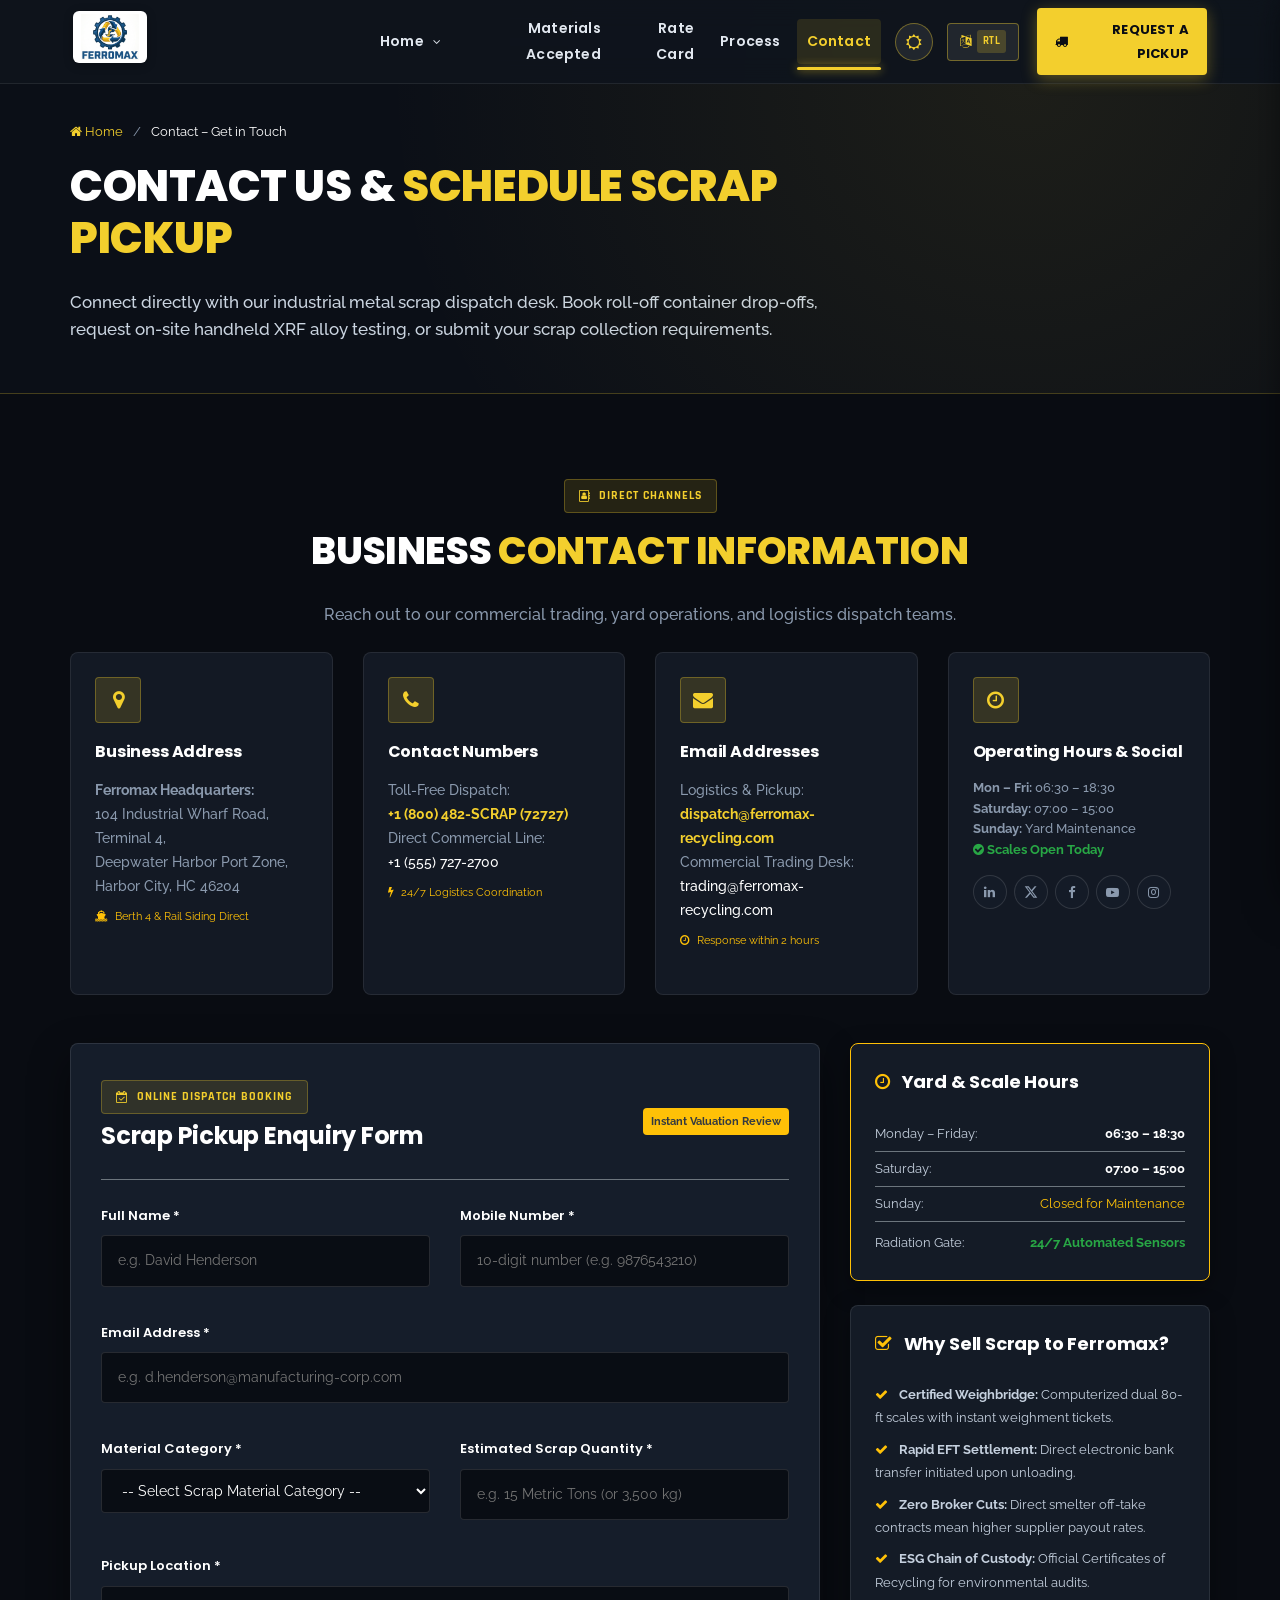
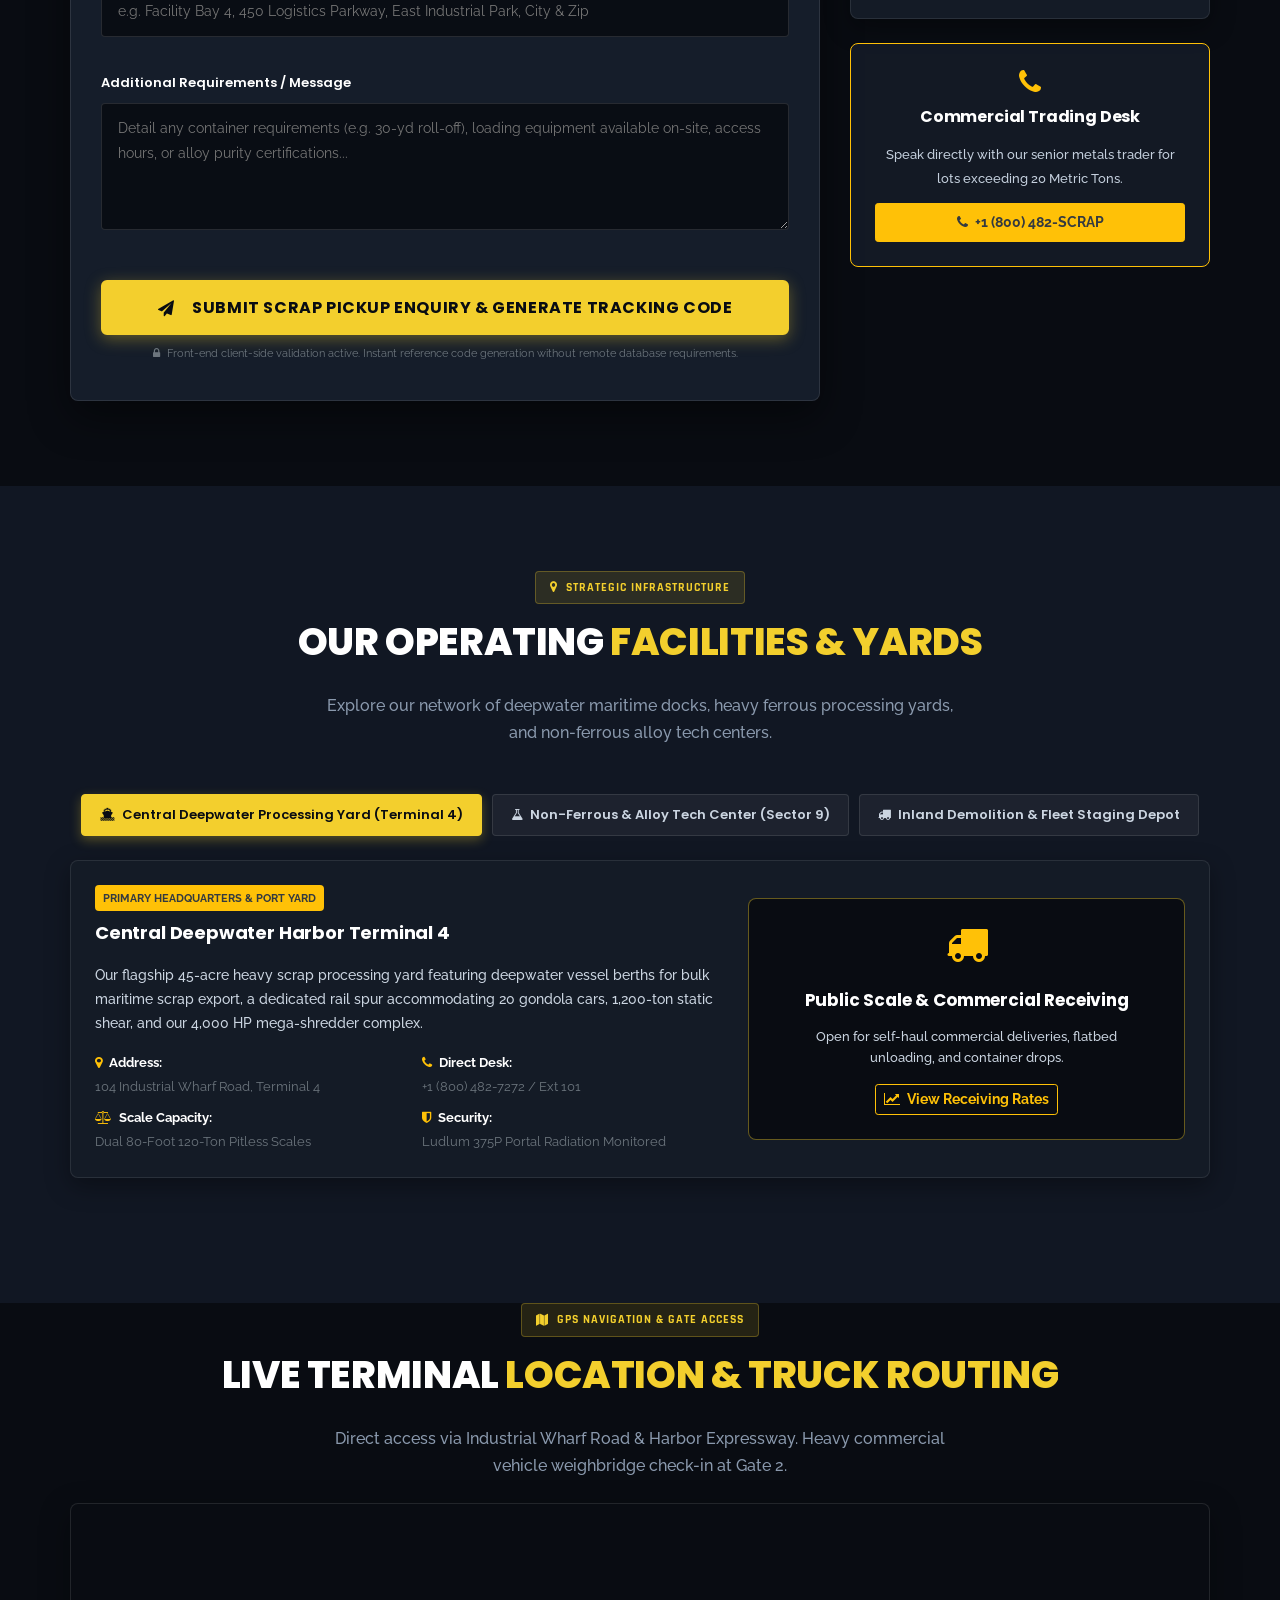
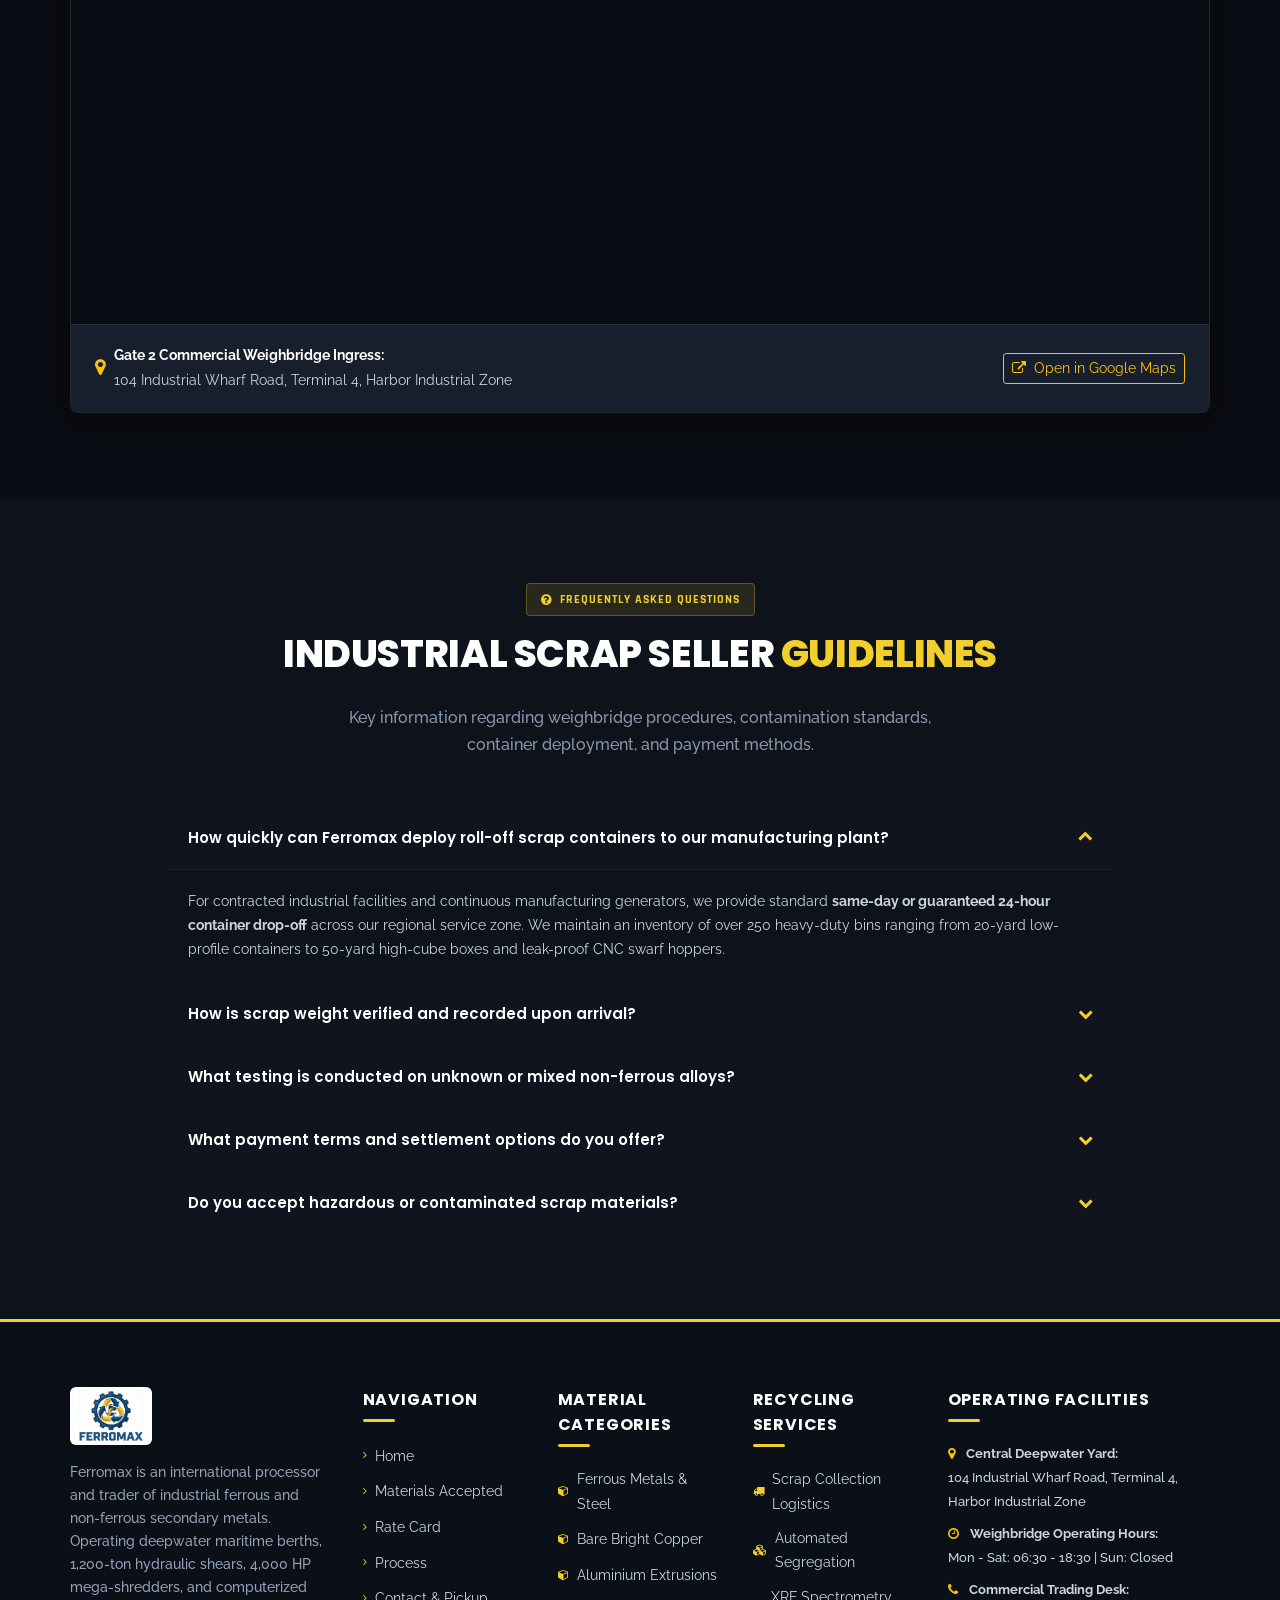
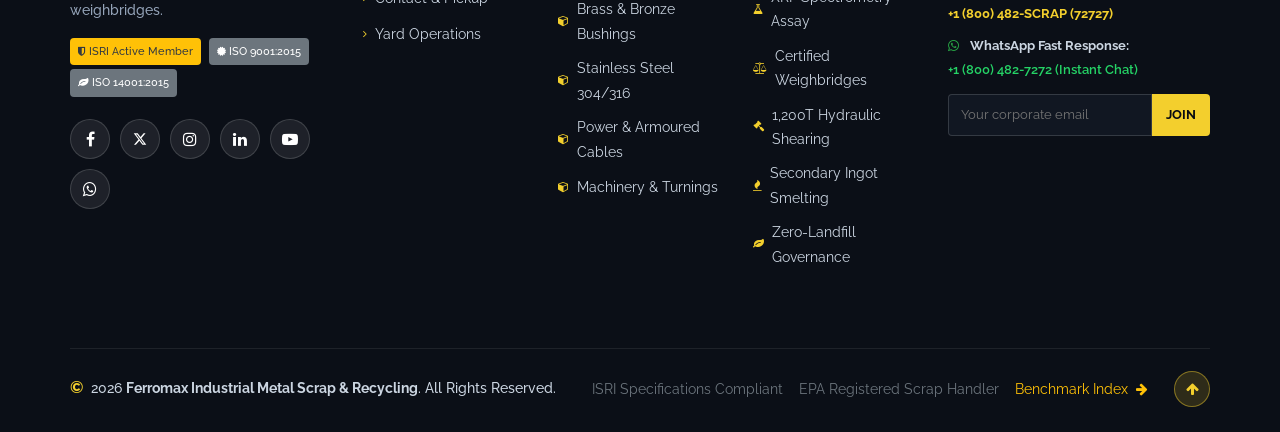
==== commit e6fc6303: "changes made for enhancing" ====
--- a/contact.html
+++ b/contact.html
@@ -238,11 +238,11 @@
                            <span class="text-success font-weight-bold"><i class="fa fa-check-circle"></i> Scales Open Today</span>
                         </p>
                         <div class="contact-social-links">
-                           <a href="https://linkedin.com" target="_blank" rel="noopener" class="social-icon-btn" aria-label="LinkedIn" title="Connect on LinkedIn"><i class="fa fa-linkedin"></i></a>
-                           <a href="https://twitter.com" target="_blank" rel="noopener" class="social-icon-btn" aria-label="Twitter / X" title="Follow on X (Twitter)"><i class="fa fa-twitter"></i></a>
-                           <a href="https://facebook.com" target="_blank" rel="noopener" class="social-icon-btn" aria-label="Facebook" title="Follow on Facebook"><i class="fa fa-facebook"></i></a>
-                           <a href="https://youtube.com" target="_blank" rel="noopener" class="social-icon-btn" aria-label="YouTube" title="Watch on YouTube"><i class="fa fa-youtube-play"></i></a>
-                           <a href="https://instagram.com" target="_blank" rel="noopener" class="social-icon-btn" aria-label="Instagram" title="Follow on Instagram"><i class="fa fa-instagram"></i></a>
+                           <a href="https://linkedin.com" target="_blank" rel="noopener noreferrer" class="social-icon-btn social-li" aria-label="LinkedIn" title="Connect on LinkedIn"><i class="fa fa-linkedin"></i></a>
+                           <a href="https://twitter.com" target="_blank" rel="noopener noreferrer" class="social-icon-btn social-tw" aria-label="Follow on X" title="Follow on X (Twitter)"><svg class="x-twitter-svg" width="13" height="13" viewBox="0 0 24 24" fill="currentColor" aria-hidden="true"><path d="M18.244 2.25h3.308l-7.227 8.26 8.502 11.24H16.17l-5.214-6.817L4.99 21.75H1.68l7.73-8.835L1.254 2.25H8.08l4.713 6.231zm-1.161 17.52h1.833L7.084 4.126H5.117z"/></svg></a>
+                           <a href="https://facebook.com" target="_blank" rel="noopener noreferrer" class="social-icon-btn social-fb" aria-label="Facebook" title="Follow on Facebook"><i class="fa fa-facebook"></i></a>
+                           <a href="https://youtube.com" target="_blank" rel="noopener noreferrer" class="social-icon-btn social-yt" aria-label="YouTube" title="Watch on YouTube"><i class="fa fa-youtube-play"></i></a>
+                           <a href="https://instagram.com" target="_blank" rel="noopener noreferrer" class="social-icon-btn social-ig" aria-label="Instagram" title="Follow on Instagram"><i class="fa fa-instagram"></i></a>
                         </div>
                      </div>
                   </div>
@@ -250,6 +250,8 @@
             </div>
          </div>
       </section>
+
+      
 
       <!-- Main Scrap Pickup Enquiry Form Section -->
       <section class="section-py section-darker pt-4" id="pickupSection">
@@ -569,6 +571,49 @@
          </div>
       </section>
 
+      
+
+      
+
+            <!-- Live Facility & Terminal Map Section -->
+      <section class="section-py section-darker pt-0" id="terminal-map-section">
+         <div class="container">
+            <div class="row text-center mb-4">
+               <div class="col-12">
+                  <span class="section-badge-tag"><i class="fa fa-map"></i> GPS Navigation &amp; Gate Access</span>
+                  <h3 class="section-main-heading">LIVE TERMINAL <span>LOCATION &amp; TRUCK ROUTING</span></h3>
+                  <p class="section-subtext">
+                     Direct access via Industrial Wharf Road &amp; Harbor Expressway. Heavy commercial vehicle weighbridge check-in at Gate 2.
+                  </p>
+               </div>
+            </div>
+            <div class="contact-map-wrapper">
+               <iframe 
+                  src="https://www.google.com/maps/embed?pb=!1m18!1m12!1m3!1d3153.019114757367!2d-122.38500000000002!3d37.760000000000005!2m3!1f0!2f0!3f0!3m2!1i1024!2i768!4f13.1!3m3!1m2!1s0x0%3A0x0!2zMzfCsDQ1JzM2LjAiTiAxMjLCsDIzJzA2LjAiVw!5e0!3m2!1sen!2sus!4v1620000000000!5m2!1sen!2sus"
+                  class="contact-map-iframe" 
+                  allowfullscreen="" 
+                  loading="lazy" 
+                  referrerpolicy="no-referrer-when-downgrade"
+                  title="Ferromax Central Deepwater Yard Google Map Location">
+               </iframe>
+               <div class="contact-map-bar">
+                  <div class="d-flex align-items-center gap-2">
+                     <i class="fa fa-map-marker text-warning fa-lg mr-2"></i>
+                     <div>
+                        <strong class="text-white d-block">Gate 2 Commercial Weighbridge Ingress:</strong>
+                        <span>104 Industrial Wharf Road, Terminal 4, Harbor Industrial Zone</span>
+                     </div>
+                  </div>
+                  <div>
+                     <a href="https://maps.google.com" target="_blank" rel="noopener noreferrer" class="btn btn-sm btn-outline-warning">
+                        <i class="fa fa-external-link mr-1"></i> Open in Google Maps
+                     </a>
+                  </div>
+               </div>
+            </div>
+         </div>
+      </section>
+
       <!-- Seller FAQ Accordion Section -->
       <section class="section-py section-dark">
          <div class="container">
@@ -639,6 +684,8 @@
             </div>
          </div>
       </section>
+
+      
 
       <!-- Confirmation / Quotation Modal Popup -->
       <div id="quoteModal" class="sidepanel-overlay" style="display: none; align-items: center; justify-content: center; z-index: 2000000; opacity: 1; visibility: visible;">
@@ -710,6 +757,9 @@
                      <a href="https://facebook.com" target="_blank" rel="noopener noreferrer" class="footer-social-link social-fb" aria-label="Follow Ferromax on Facebook" title="Facebook">
                         <i class="fa fa-facebook"></i>
                      </a>
+                     <a href="https://twitter.com" target="_blank" rel="noopener noreferrer" class="footer-social-link social-tw" aria-label="Follow Ferromax on X" title="X (Twitter)">
+                        <svg class="x-twitter-svg" width="13" height="13" viewBox="0 0 24 24" fill="currentColor" aria-hidden="true"><path d="M18.244 2.25h3.308l-7.227 8.26 8.502 11.24H16.17l-5.214-6.817L4.99 21.75H1.68l7.73-8.835L1.254 2.25H8.08l4.713 6.231zm-1.161 17.52h1.833L7.084 4.126H5.117z"/></svg>
+                     </a>
                      <a href="https://instagram.com" target="_blank" rel="noopener noreferrer" class="footer-social-link social-ig" aria-label="Follow Ferromax on Instagram" title="Instagram">
                         <i class="fa fa-instagram"></i>
                      </a>
@@ -798,10 +848,13 @@
                <div class="footer-copyright-text">
                   <span class="footer-copyright-symbol">&copy;</span> 2026 <strong>Ferromax Industrial Metal Scrap &amp; Recycling</strong>. All Rights Reserved.
                </div>
-               <div class="d-flex flex-wrap gap-3">
+               <div class="d-flex align-items-center flex-wrap gap-3">
                   <span class="mr-3 text-muted">ISRI Specifications Compliant</span>
                   <span class="mr-3 text-muted">EPA Registered Scrap Handler</span>
-                  <a href="rate-card.html" class="text-warning">Benchmark Index</a>
+                  <a href="rate-card.html" class="text-warning mr-3">Benchmark Index <i class="fa fa-arrow-right ml-1"></i></a>
+                  <a href="#top" class="footer-scroll-top-btn" aria-label="Back to top" title="Back to top">
+                     <i class="fa fa-arrow-up"></i>
+                  </a>
                </div>
             </div>
          </div>
--- a/assets/css/industrial.css
+++ b/assets/css/industrial.css
@@ -3878,6 +3878,8 @@
 
 /* Cards & Content Containers in Light Mode */
 
+[data-theme="light"] .material-card,
+
 [data-theme="light"] .material-card-clean,
 
 [data-theme="light"] .service-card-clean,
@@ -3904,6 +3906,8 @@
   box-shadow: 0 4px 16px rgba(0, 0, 0, 0.05) !important;
 }
 
+[data-theme="light"] .material-card:hover,
+
 [data-theme="light"] .material-card-clean:hover,
 
 [data-theme="light"] .service-card-clean:hover,
@@ -3917,6 +3921,8 @@
   box-shadow: 0 10px 25px rgba(6, 21, 83, 0.12) !important;
 }
 
+[data-theme="light"] .material-title,
+
 [data-theme="light"] .material-card-title,
 
 [data-theme="light"] .service-title-clean,
@@ -3926,8 +3932,10 @@
 [data-theme="light"] .op-capability-title,
 
 [data-theme="light"] .catalogue-card-title {
-  color: #0f172a !important;
-}
+  color: #061553 !important;
+}
+
+[data-theme="light"] .material-desc,
 
 [data-theme="light"] .material-card-desc,
 
@@ -3941,6 +3949,117 @@
 
 [data-theme="light"] .catalogue-card-desc {
   color: #475569 !important;
+}
+
+/* Material Card (3x3 Grid) Details in Light Mode */
+[data-theme="light"] .material-card .material-title {
+  color: #061553 !important;
+  font-weight: 700 !important;
+}
+
+[data-theme="light"] .material-card .material-desc {
+  color: #334155 !important;
+  line-height: 1.6 !important;
+}
+
+[data-theme="light"] .material-card-img-wrap {
+  background: #f1f5f9 !important;
+  border: 1px solid #e2e8f0 !important;
+}
+
+[data-theme="light"] .material-isri-code {
+  color: #061553 !important;
+  background: rgba(6, 21, 83, 0.08) !important;
+  border: 1px solid rgba(6, 21, 83, 0.18) !important;
+  font-weight: 700 !important;
+}
+
+[data-theme="light"] .material-specs-list {
+  border-top: 1px solid #e2e8f0 !important;
+}
+
+[data-theme="light"] .material-specs-list li {
+  color: #64748b !important;
+}
+
+[data-theme="light"] .material-specs-list li span:first-child {
+  color: #475569 !important;
+  font-weight: 500 !important;
+}
+
+[data-theme="light"] .material-specs-list li span:last-child {
+  color: #061553 !important;
+  font-weight: 700 !important;
+}
+
+[data-theme="light"] .material-card-footer {
+  border-top: 1px solid #e2e8f0 !important;
+}
+
+[data-theme="light"] .material-card-footer .text-muted {
+  color: #64748b !important;
+}
+
+[data-theme="light"] .material-indicative-price {
+  color: #061553 !important;
+  font-weight: 800 !important;
+}
+
+[data-theme="light"] .material-indicative-price small {
+  color: #64748b !important;
+  font-weight: 600 !important;
+}
+
+[data-theme="light"] .badge-ferrous {
+  background: rgba(37, 99, 235, 0.12) !important;
+  color: #1d4ed8 !important;
+  border: 1px solid rgba(37, 99, 235, 0.28) !important;
+}
+
+[data-theme="light"] .badge-nonferrous {
+  background: rgba(16, 185, 129, 0.12) !important;
+  color: #047857 !important;
+  border: 1px solid rgba(16, 185, 129, 0.28) !important;
+}
+
+[data-theme="light"] .badge-alloy {
+  background: rgba(139, 92, 246, 0.12) !important;
+  color: #6d28d9 !important;
+  border: 1px solid rgba(139, 92, 246, 0.28) !important;
+}
+
+[data-theme="light"] .badge-heavy {
+  background: rgba(245, 158, 11, 0.15) !important;
+  color: #b45309 !important;
+  border: 1px solid rgba(245, 158, 11, 0.35) !important;
+}
+
+/* Process Timeline Step 7 & General Step List in Light Mode */
+.timeline-step-list {
+  color: var(--brand-steel-light);
+}
+
+.timeline-step-list strong {
+  color: #ffffff;
+}
+
+[data-theme="light"] .timeline-step-list,
+[data-theme="light"] .timeline-step-content .text-light,
+[data-theme="light"] .timeline-step-content ul {
+  color: #334155 !important;
+}
+
+[data-theme="light"] .timeline-step-list strong,
+[data-theme="light"] .timeline-step-content strong {
+  color: #061553 !important;
+  font-weight: 700 !important;
+}
+
+[data-theme="light"] .timeline-chip {
+  background: #f1f5f9 !important;
+  border: 1px solid #cbd5e1 !important;
+  color: #061553 !important;
+  font-weight: 500;
 }
 
 /* Stats Banner Section in Light Mode */
@@ -5846,3 +5965,728 @@
 }
 
 }
+
+
+/* =====================================================================
+   FERROMAX INDUSTRIAL RECYCLING - COMPREHENSIVE CONTRAST & THEME SUITE
+   Solves all 9 user contrast/invisible text issues across Dark & Light modes
+   ===================================================================== */
+
+/* 1. Footer Scroll-to-Top Button & Copyright Arrow (Condition 6) */
+.footer-scroll-top-btn {
+  display: inline-flex;
+  align-items: center;
+  justify-content: center;
+  width: 36px;
+  height: 36px;
+  border-radius: 50%;
+  background: rgba(243, 207, 45, 0.15);
+  border: 1px solid rgba(243, 207, 45, 0.45);
+  color: #f3cf2d !important;
+  font-size: 14px;
+  transition: all 0.25s ease;
+  margin-left: 10px;
+  cursor: pointer;
+  text-decoration: none !important;
+}
+
+.footer-scroll-top-btn:hover {
+  background: #f3cf2d;
+  color: #090c12 !important;
+  border-color: #f3cf2d;
+  transform: translateY(-3px);
+  box-shadow: 0 4px 12px rgba(243, 207, 45, 0.4);
+}
+
+[data-theme="light"] .footer-scroll-top-btn {
+  background: rgba(6, 21, 83, 0.08);
+  border: 1px solid rgba(6, 21, 83, 0.25);
+  color: #061553 !important;
+}
+
+[data-theme="light"] .footer-scroll-top-btn:hover {
+  background: #061553;
+  color: #ffffff !important;
+  border-color: #061553;
+  box-shadow: 0 4px 12px rgba(6, 21, 83, 0.3);
+}
+
+[dir="rtl"] .footer-scroll-top-btn {
+  margin-left: 0;
+  margin-right: 10px;
+}
+
+/* 2. Contact Page Live Google Map Section (Condition 10) */
+.contact-map-wrapper {
+  position: relative;
+  border-radius: var(--radius-md);
+  overflow: hidden;
+  box-shadow: 0 10px 30px rgba(0, 0, 0, 0.35);
+  border: 1px solid rgba(255, 255, 255, 0.1);
+  background: #090c12;
+}
+
+.contact-map-iframe {
+  width: 100%;
+  height: 420px;
+  border: 0;
+  display: block;
+}
+
+.contact-map-bar {
+  display: flex;
+  align-items: center;
+  justify-content: space-between;
+  flex-wrap: wrap;
+  gap: 16px;
+  padding: 18px 24px;
+  background: #171f2d;
+  border-top: 1px solid rgba(255, 255, 255, 0.08);
+  font-size: 14px;
+  color: #cbd5e1;
+}
+
+.contact-map-info-item {
+  display: flex;
+  align-items: center;
+  gap: 8px;
+}
+
+.contact-map-info-item i {
+  color: var(--brand-yellow);
+}
+
+[data-theme="light"] .contact-map-wrapper {
+  background: #ffffff;
+  border-color: #cbd5e1;
+  box-shadow: 0 8px 28px rgba(6, 21, 83, 0.08);
+}
+
+[data-theme="light"] .contact-map-bar {
+  background: #ffffff;
+  border-top: 1px solid #e2e8f0;
+  color: #334155;
+}
+
+[data-theme="light"] .contact-map-info-item strong {
+  color: #061553;
+}
+
+[data-theme="light"] .contact-map-info-item i {
+  color: #d97706;
+}
+
+[dir="rtl"] .contact-map-bar {
+  direction: rtl;
+  text-align: right;
+}
+
+/* 3. Inner Page Hero Banner in Light Mode (Screenshot 1) */
+[data-theme="light"] .inner-hero-banner {
+  background: linear-gradient(180deg, #f8fafc 0%, #eef2f6 100%) !important;
+  border-bottom: 2px solid #cbd5e1 !important;
+}
+
+[data-theme="light"] .inner-hero-banner .breadcrumb-industrial,
+[data-theme="light"] .inner-hero-banner .breadcrumb-industrial span {
+  color: #64748b !important;
+}
+
+[data-theme="light"] .inner-hero-banner .breadcrumb-industrial a {
+  color: #061553 !important;
+  font-weight: 700 !important;
+}
+
+[data-theme="light"] .inner-hero-banner .breadcrumb-industrial a:hover {
+  color: #1d4ed8 !important;
+  text-decoration: underline !important;
+}
+
+[data-theme="light"] .inner-hero-banner .breadcrumb-industrial span.text-white,
+[data-theme="light"] .inner-hero-banner .breadcrumb-industrial .text-white {
+  color: #061553 !important;
+  font-weight: 700 !important;
+}
+
+[data-theme="light"] .inner-hero-banner .hero-badge-pill {
+  background: #ffffff !important;
+  color: #061553 !important;
+  border: 1.5px solid #061553 !important;
+  box-shadow: 0 2px 10px rgba(6, 21, 83, 0.08) !important;
+  font-weight: 700 !important;
+}
+
+[data-theme="light"] .inner-hero-banner .hero-badge-pill i {
+  color: #d97706 !important;
+}
+
+[data-theme="light"] .inner-hero-banner h1,
+[data-theme="light"] .inner-hero-banner .inner-hero-title {
+  color: #061553 !important;
+  font-weight: 800 !important;
+}
+
+[data-theme="light"] .inner-hero-banner h1 span,
+[data-theme="light"] .inner-hero-banner .inner-hero-title span,
+[data-theme="light"] .inner-hero-banner .highlight-gold {
+  color: #1d4ed8 !important;
+  font-weight: 800 !important;
+}
+
+[data-theme="light"] .inner-hero-banner p,
+[data-theme="light"] .inner-hero-banner .inner-hero-lead,
+[data-theme="light"] .inner-hero-banner .inner-hero-subtitle {
+  color: #1e293b !important;
+  font-weight: 500 !important;
+}
+
+/* 4. Commercial Benefits Strip (Screenshot 2) */
+.commercial-benefits-strip {
+  background: #171f2d;
+  border: 1px solid rgba(255, 255, 255, 0.1);
+  border-radius: 8px;
+}
+
+.commercial-benefits-strip h4 {
+  color: #ffffff !important;
+}
+
+.commercial-benefits-strip p {
+  color: #cbd5e1 !important;
+}
+
+[data-theme="light"] .commercial-benefits-strip {
+  background: #ffffff !important;
+  border: 1px solid #cbd5e1 !important;
+  box-shadow: 0 6px 20px rgba(6, 21, 83, 0.08) !important;
+}
+
+[data-theme="light"] .commercial-benefits-strip h4 {
+  color: #061553 !important;
+  font-weight: 700 !important;
+}
+
+[data-theme="light"] .commercial-benefits-strip p {
+  color: #334155 !important;
+}
+
+[data-theme="light"] .commercial-benefits-strip .btn-industrial-secondary {
+  background: #ffffff !important;
+  color: #061553 !important;
+  border: 1.5px solid #061553 !important;
+}
+
+[data-theme="light"] .commercial-benefits-strip .btn-industrial-secondary:hover {
+  background: #061553 !important;
+  color: #ffffff !important;
+}
+
+/* 5. Industries We Serve (Screenshot 3) */
+.industry-box-card {
+  background: #151d2a;
+  border: 1px solid rgba(255, 255, 255, 0.08);
+}
+
+.industry-title {
+  color: #ffffff !important;
+}
+
+.industry-desc {
+  color: #94a3b8 !important;
+}
+
+[data-theme="light"] #industries-section,
+[data-theme="light"] .section-darker {
+  background-color: #f8fafc !important;
+}
+
+[data-theme="light"] .industry-box-card {
+  background: #ffffff !important;
+  border: 1px solid #e2e8f0 !important;
+  box-shadow: 0 4px 18px rgba(6, 21, 83, 0.06) !important;
+}
+
+[data-theme="light"] .industry-box-card:hover {
+  border-color: #061553 !important;
+  box-shadow: 0 12px 28px rgba(6, 21, 83, 0.14) !important;
+}
+
+[data-theme="light"] .industry-title {
+  color: #061553 !important;
+  font-weight: 700 !important;
+}
+
+[data-theme="light"] .industry-desc {
+  color: #334155 !important;
+}
+
+[data-theme="light"] .industry-tag-pill {
+  background: #f1f5f9 !important;
+  color: #061553 !important;
+  border: 1px solid #cbd5e1 !important;
+  font-weight: 600 !important;
+}
+
+[data-theme="light"] .industry-icon-circle {
+  background: rgba(6, 21, 83, 0.08) !important;
+  color: #061553 !important;
+  border: 1px solid rgba(6, 21, 83, 0.22) !important;
+}
+
+[data-theme="light"] .industry-box-card:hover .industry-icon-circle {
+  background: #061553 !important;
+  color: #ffffff !important;
+  border-color: #061553 !important;
+}
+
+/* 6. Customer Enquiry CTA Banner (Screenshot 4) */
+.cta-banner-industrial,
+[data-theme="light"] .cta-banner-industrial {
+  background: linear-gradient(135deg, #0a1733 0%, #06102b 100%) !important;
+  border-top: 2px solid #f3cf2d !important;
+  border-bottom: 1px solid #061553 !important;
+  box-shadow: 0 10px 30px rgba(6, 21, 83, 0.25) !important;
+}
+
+.cta-banner-industrial h2,
+.cta-banner-industrial .section-main-heading,
+[data-theme="light"] .cta-banner-industrial h2,
+[data-theme="light"] .cta-banner-industrial .section-main-heading {
+  color: #ffffff !important;
+  font-weight: 800 !important;
+}
+
+.cta-banner-industrial h2 span,
+.cta-banner-industrial .section-main-heading span,
+[data-theme="light"] .cta-banner-industrial h2 span,
+[data-theme="light"] .cta-banner-industrial .section-main-heading span {
+  color: #f3cf2d !important;
+  font-weight: 800 !important;
+}
+
+.cta-banner-industrial p,
+.cta-banner-industrial .section-subtext,
+[data-theme="light"] .cta-banner-industrial p,
+[data-theme="light"] .cta-banner-industrial .section-subtext {
+  color: #e2e8f0 !important;
+}
+
+.cta-banner-industrial .section-badge-tag,
+[data-theme="light"] .cta-banner-industrial .section-badge-tag {
+  background: rgba(243, 207, 45, 0.2) !important;
+  color: #f3cf2d !important;
+  border: 1px solid rgba(243, 207, 45, 0.5) !important;
+}
+
+.cta-banner-industrial .section-badge-tag i,
+[data-theme="light"] .cta-banner-industrial .section-badge-tag i {
+  color: #f3cf2d !important;
+}
+
+/* 7. Main Hero Carousel Badge Pill (Screenshot 5) */
+.banner_main .hero-badge-pill,
+[data-theme="light"] .banner_main .hero-badge-pill,
+.carousel .hero-badge-pill,
+[data-theme="light"] .carousel .hero-badge-pill {
+  background: rgba(243, 207, 45, 0.16) !important;
+  border: 1px solid rgba(243, 207, 45, 0.45) !important;
+  color: #f3cf2d !important;
+  box-shadow: 0 4px 14px rgba(243, 207, 45, 0.25) !important;
+  font-weight: 700 !important;
+}
+
+.banner_main .hero-badge-pill i,
+[data-theme="light"] .banner_main .hero-badge-pill i,
+.carousel .hero-badge-pill i,
+[data-theme="light"] .carousel .hero-badge-pill i {
+  color: #f3cf2d !important;
+}
+
+/* 8. Facility Action Cards on contact.html (Screenshots 6, 7, 8) */
+.facility-action-card {
+  background: #090c12;
+}
+
+.facility-action-card .facility-action-title,
+.facility-action-card h5 {
+  color: #ffffff !important;
+  font-weight: 700 !important;
+}
+
+.facility-action-card .facility-action-desc,
+.facility-action-card p {
+  color: #cbd5e1 !important;
+}
+
+[data-theme="light"] .facility-action-card,
+[data-theme="light"] .facility-action-card.border {
+  background: #ffffff !important;
+  box-shadow: 0 6px 22px rgba(6, 21, 83, 0.08) !important;
+}
+
+[data-theme="light"] .facility-action-card .facility-action-title,
+[data-theme="light"] .facility-action-card h5,
+[data-theme="light"] .facility-action-title {
+  color: #061553 !important;
+  font-weight: 800 !important;
+}
+
+[data-theme="light"] .facility-action-card .facility-action-desc,
+[data-theme="light"] .facility-action-card p,
+[data-theme="light"] .facility-action-desc {
+  color: #334155 !important;
+  font-weight: 500 !important;
+}
+
+/* Yard 1: Amber Accent */
+[data-theme="light"] .facility-action-card.border-warning,
+[data-theme="light"] .facility-action-card.border.border-warning {
+  background: linear-gradient(180deg, #ffffff 0%, #fffbeb 100%) !important;
+  border: 2px solid #f59e0b !important;
+}
+
+[data-theme="light"] .facility-action-card.border-warning .text-warning,
+[data-theme="light"] .facility-action-card.border.border-warning .text-warning {
+  color: #d97706 !important;
+}
+
+[data-theme="light"] .facility-action-card .btn-outline-warning {
+  background: #ffffff !important;
+  color: #92400e !important;
+  border: 2px solid #d97706 !important;
+  font-weight: 700 !important;
+}
+
+[data-theme="light"] .facility-action-card .btn-outline-warning:hover {
+  background: #f59e0b !important;
+  color: #ffffff !important;
+  border-color: #f59e0b !important;
+}
+
+/* Yard 2: Cyan Accent */
+[data-theme="light"] .facility-action-card.border-info,
+[data-theme="light"] .facility-action-card.border.border-info {
+  background: linear-gradient(180deg, #ffffff 0%, #f0f9ff 100%) !important;
+  border: 2px solid #0284c7 !important;
+}
+
+[data-theme="light"] .facility-action-card.border-info .text-info,
+[data-theme="light"] .facility-action-card.border.border-info .text-info {
+  color: #0284c7 !important;
+}
+
+[data-theme="light"] .facility-action-card .btn-outline-info {
+  background: #ffffff !important;
+  color: #0369a1 !important;
+  border: 2px solid #0284c7 !important;
+  font-weight: 700 !important;
+}
+
+[data-theme="light"] .facility-action-card .btn-outline-info:hover {
+  background: #0284c7 !important;
+  color: #ffffff !important;
+  border-color: #0284c7 !important;
+}
+
+/* Yard 3: Emerald Accent */
+[data-theme="light"] .facility-action-card.border-success,
+[data-theme="light"] .facility-action-card.border.border-success {
+  background: linear-gradient(180deg, #ffffff 0%, #f0fdf4 100%) !important;
+  border: 2px solid #16a34a !important;
+}
+
+[data-theme="light"] .facility-action-card.border-success .text-success,
+[data-theme="light"] .facility-action-card.border.border-success .text-success {
+  color: #16a34a !important;
+}
+
+[data-theme="light"] .facility-action-card .btn-outline-success {
+  background: #ffffff !important;
+  color: #15803d !important;
+  border: 2px solid #16a34a !important;
+  font-weight: 700 !important;
+}
+
+[data-theme="light"] .facility-action-card .btn-outline-success:hover {
+  background: #16a34a !important;
+  color: #ffffff !important;
+  border-color: #16a34a !important;
+}
+
+/* 9. Navbar in Light Mode (Screenshot 9) */
+[data-theme="light"] .header,
+[data-theme="light"] .header.header-scrolled {
+  background: #ffffff !important;
+  box-shadow: 0 4px 18px rgba(6, 21, 83, 0.08) !important;
+  border-bottom: 1px solid #e2e8f0 !important;
+}
+
+[data-theme="light"] .navbar-nav-custom > li > a,
+[data-theme="light"] .navbar-nav-custom li a {
+  color: #061553 !important;
+  font-weight: 600 !important;
+  opacity: 1 !important;
+}
+
+[data-theme="light"] .navbar-nav-custom > li > a:hover,
+[data-theme="light"] .navbar-nav-custom li a:hover {
+  color: #1d4ed8 !important;
+  background: rgba(6, 21, 83, 0.05) !important;
+}
+
+[data-theme="light"] .navbar-nav-custom > li > a.active,
+[data-theme="light"] .navbar-nav-custom li a.active {
+  color: #061553 !important;
+  font-weight: 700 !important;
+  background: rgba(6, 21, 83, 0.08) !important;
+}
+
+[data-theme="light"] .navbar-nav-custom > li > a.active::after {
+  background: #061553 !important;
+  box-shadow: 0 0 8px rgba(6, 21, 83, 0.4) !important;
+}
+
+[data-theme="light"] .nav-dropdown-toggle i {
+  color: #061553 !important;
+}
+
+[data-theme="light"] .nav-dropdown-menu {
+  background: #ffffff !important;
+  border: 1px solid #cbd5e1 !important;
+  box-shadow: 0 10px 25px rgba(6, 21, 83, 0.12) !important;
+}
+
+[data-theme="light"] .nav-dropdown-menu li a {
+  color: #061553 !important;
+  font-weight: 500 !important;
+}
+
+[data-theme="light"] .nav-dropdown-menu li a:hover {
+  color: #1d4ed8 !important;
+  background: #f1f5f9 !important;
+}
+
+[data-theme="light"] .nav-dropdown-menu li a.active {
+  color: #061553 !important;
+  background: #f1f5f9 !important;
+  font-weight: 700 !important;
+}
+
+[data-theme="light"] .theme-toggle-btn,
+[data-theme="light"] .dir-toggle-btn {
+  background: #e2e8f0 !important;
+  border: 1px solid #cbd5e1 !important;
+  color: #061553 !important;
+}
+
+[data-theme="light"] .theme-toggle-btn:hover,
+[data-theme="light"] .dir-toggle-btn:hover {
+  background: #f3cf2d !important;
+  color: #090c12 !important;
+  border-color: #f3cf2d !important;
+}
+
+[data-theme="light"] .nav-cta-btn {
+  background: #f3cf2d !important;
+  color: #090c12 !important;
+  font-weight: 700 !important;
+  box-shadow: 0 2px 10px rgba(243, 207, 45, 0.35) !important;
+}
+
+/* 10. Equal Grid Heights & Alignment (Condition 13) */
+.material-card,
+.industry-box-card,
+.catalogue-card,
+.op-capability-card,
+.contact-info-card,
+.feature-card {
+  display: flex !important;
+  flex-direction: column !important;
+  height: 100% !important;
+}
+
+.material-card-body,
+.catalogue-card-body,
+.op-capability-body {
+  flex: 1 1 auto;
+}
+
+.material-card-footer,
+.industry-scrap-tags,
+.catalogue-card-footer,
+.op-capability-footer {
+  margin-top: auto !important;
+}
+
+
+/* =====================================================================
+   SOCIAL MEDIA ICONS, TWITTER/X BRANDING, AND ALIGNMENT SUITE
+   ===================================================================== */
+
+/* Twitter/X Vector Icon */
+.x-twitter-svg {
+  width: 14px;
+  height: 14px;
+  fill: currentColor;
+  display: inline-block;
+  vertical-align: -2px;
+}
+
+/* Contact Page Social Media Links Alignment (Resolves wrapping issue) */
+.contact-social-links {
+  display: flex !important;
+  flex-wrap: wrap !important;
+  align-items: center !important;
+  gap: 7px !important;
+  margin-top: 14px !important;
+}
+
+.contact-social-links .social-icon-btn {
+  width: 34px !important;
+  height: 34px !important;
+  display: inline-flex !important;
+  align-items: center !important;
+  justify-content: center !important;
+  border-radius: 50% !important;
+  margin: 0 !important;
+  font-size: 13px !important;
+  background: #141b27;
+  border: 1px solid rgba(255, 255, 255, 0.12);
+  color: var(--brand-steel);
+  transition: all 0.25s ease !important;
+  text-decoration: none !important;
+}
+
+[data-theme="light"] .contact-social-links .social-icon-btn {
+  background: #f1f5f9;
+  border-color: #cbd5e1;
+  color: #334155;
+}
+
+/* Brand Hover Colors for Social Icons across ALL pages & components */
+.footer-social-link.social-fb:hover,
+.social-icon-btn.social-fb:hover,
+a.social-fb:hover {
+  background: #1877f2 !important;
+  border-color: #1877f2 !important;
+  color: #ffffff !important;
+  box-shadow: 0 4px 14px rgba(24, 119, 242, 0.45) !important;
+  transform: translateY(-3px) !important;
+}
+
+.footer-social-link.social-tw:hover,
+.social-icon-btn.social-tw:hover,
+a.social-tw:hover {
+  background: #000000 !important;
+  border-color: #000000 !important;
+  color: #ffffff !important;
+  box-shadow: 0 4px 14px rgba(0, 0, 0, 0.55) !important;
+  transform: translateY(-3px) !important;
+}
+
+.footer-social-link.social-ig:hover,
+.social-icon-btn.social-ig:hover,
+a.social-ig:hover {
+  background: linear-gradient(45deg, #f09433 0%, #e6683c 25%, #dc2743 50%, #cc2366 75%, #bc1888 100%) !important;
+  border-color: #dc2743 !important;
+  color: #ffffff !important;
+  box-shadow: 0 4px 14px rgba(220, 39, 67, 0.45) !important;
+  transform: translateY(-3px) !important;
+}
+
+.footer-social-link.social-li:hover,
+.social-icon-btn.social-li:hover,
+a.social-li:hover {
+  background: #0a66c2 !important;
+  border-color: #0a66c2 !important;
+  color: #ffffff !important;
+  box-shadow: 0 4px 14px rgba(10, 102, 194, 0.45) !important;
+  transform: translateY(-3px) !important;
+}
+
+.footer-social-link.social-yt:hover,
+.social-icon-btn.social-yt:hover,
+a.social-yt:hover {
+  background: #ff0000 !important;
+  border-color: #ff0000 !important;
+  color: #ffffff !important;
+  box-shadow: 0 4px 14px rgba(255, 0, 0, 0.45) !important;
+  transform: translateY(-3px) !important;
+}
+
+.footer-social-link.social-wa:hover,
+.social-icon-btn.social-wa:hover,
+a.social-wa:hover {
+  background: #25d366 !important;
+  border-color: #25d366 !important;
+  color: #ffffff !important;
+  box-shadow: 0 4px 14px rgba(37, 211, 102, 0.45) !important;
+  transform: translateY(-3px) !important;
+}
+
+/* =====================================================================
+   UNIVERSAL FOOTER CONTRAST & VISIBILITY (Protects Light & Dark Modes)
+   ===================================================================== */
+footer,
+.footer,
+.footer-main-dark,
+.footer-custom,
+[data-theme="light"] footer,
+[data-theme="light"] .footer,
+[data-theme="light"] .footer-main-dark,
+[data-theme="light"] .footer-custom {
+  background: #0b0f17 !important;
+  color: #94a3b8 !important;
+  border-top: 3px solid #f3cf2d !important;
+  display: block !important;
+}
+
+[data-theme="light"] .footer-col-title,
+[data-theme="light"] footer h4,
+[data-theme="light"] .footer-main-dark h4 {
+  color: #ffffff !important;
+  font-weight: 700 !important;
+}
+
+[data-theme="light"] .footer-links-list li a,
+[data-theme="light"] footer a:not(.btn):not(.footer-social-link):not(.footer-scroll-top-btn):not(.text-warning):not(.text-success) {
+  color: #cbd5e1 !important;
+}
+
+[data-theme="light"] .footer-links-list li a:hover,
+[data-theme="light"] footer a:hover {
+  color: #f3cf2d !important;
+}
+
+[data-theme="light"] footer p,
+[data-theme="light"] .footer-main-dark p,
+[data-theme="light"] .footer-desc {
+  color: #cbd5e1 !important;
+}
+
+[data-theme="light"] footer strong,
+[data-theme="light"] .footer-main-dark strong {
+  color: #ffffff !important;
+}
+
+[data-theme="light"] .footer-social-link {
+  background: rgba(255, 255, 255, 0.08) !important;
+  color: #ffffff !important;
+  border: 1px solid rgba(255, 255, 255, 0.18) !important;
+}
+
+[data-theme="light"] .footer-bottom-strip {
+  background: #06090e !important;
+  color: #8a99ad !important;
+  border-top: 1px solid rgba(255, 255, 255, 0.06) !important;
+}
+
+/* RTL Support for Social Links */
+[dir="rtl"] .contact-social-links {
+  justify-content: flex-start;
+  direction: ltr; /* Keeps icon reading order consistent */
+}
+
+[dir="rtl"] .footer-social-bar {
+  direction: ltr;
+}
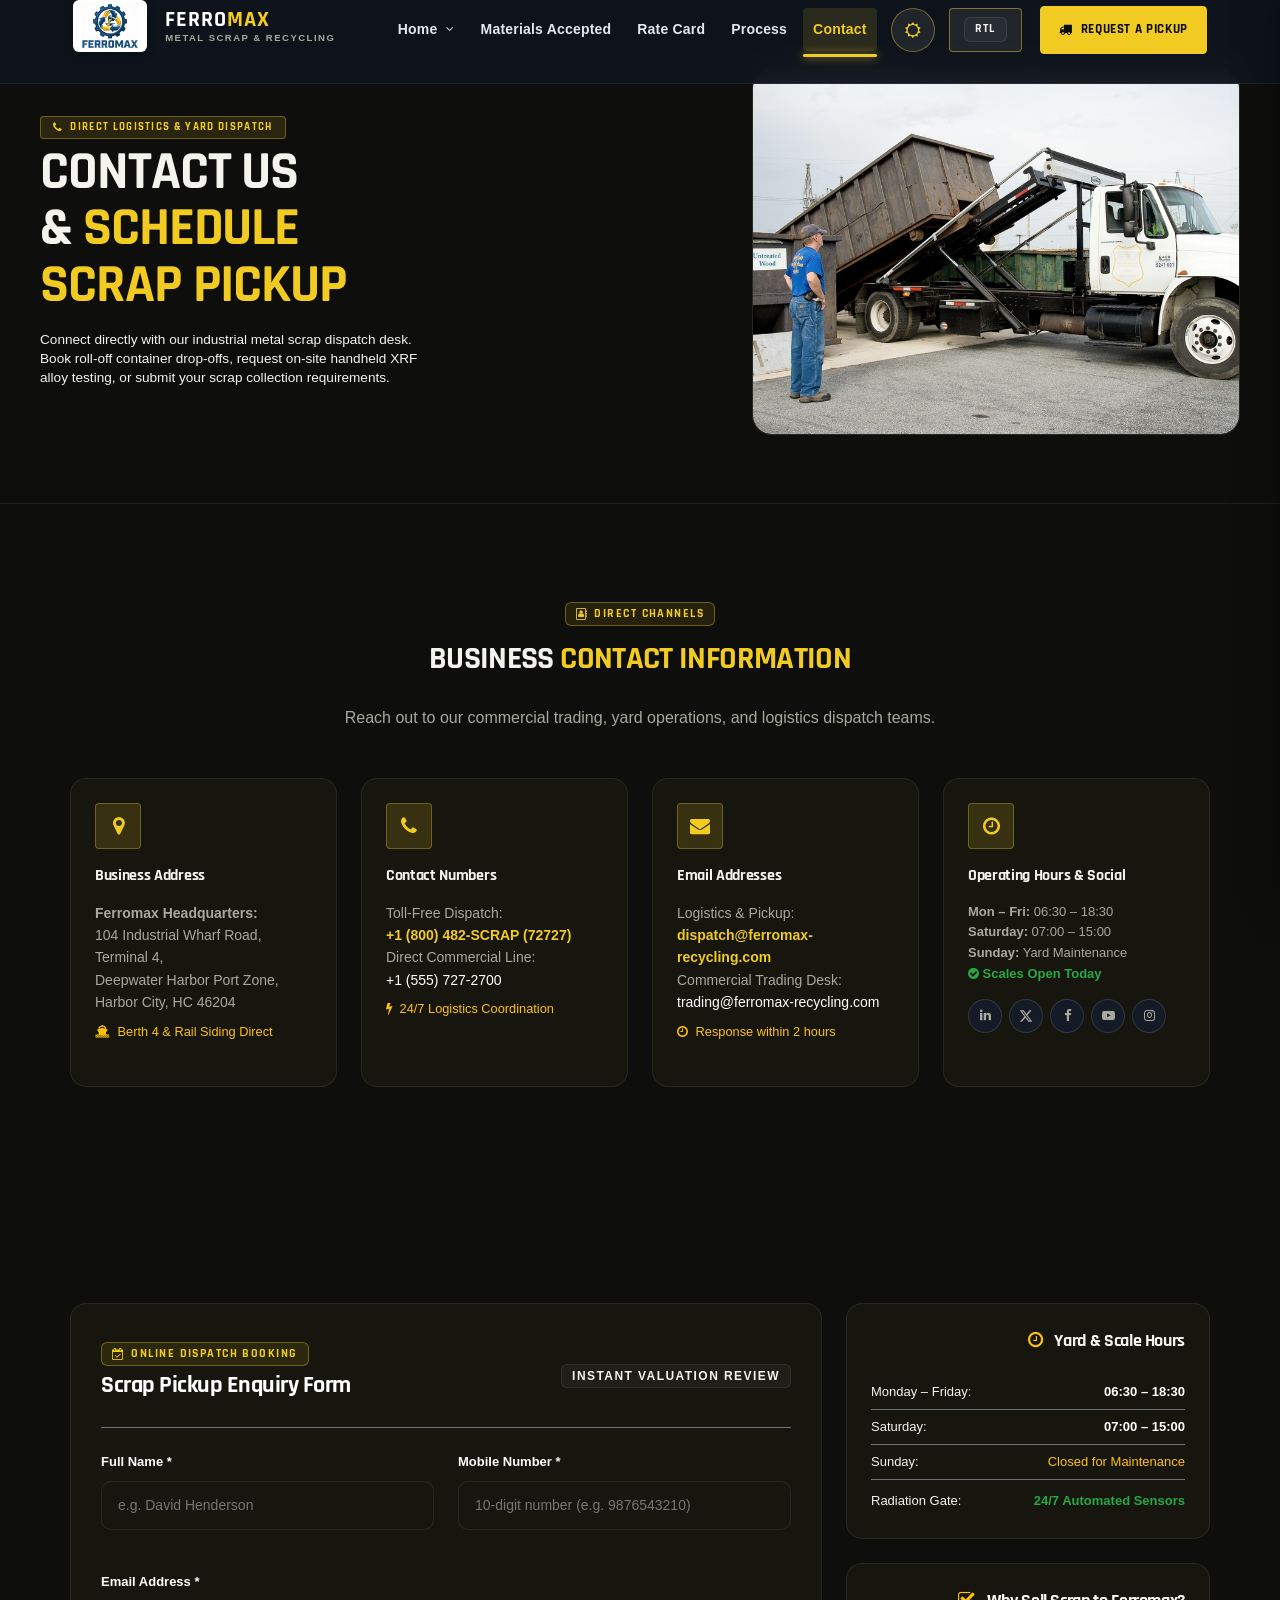
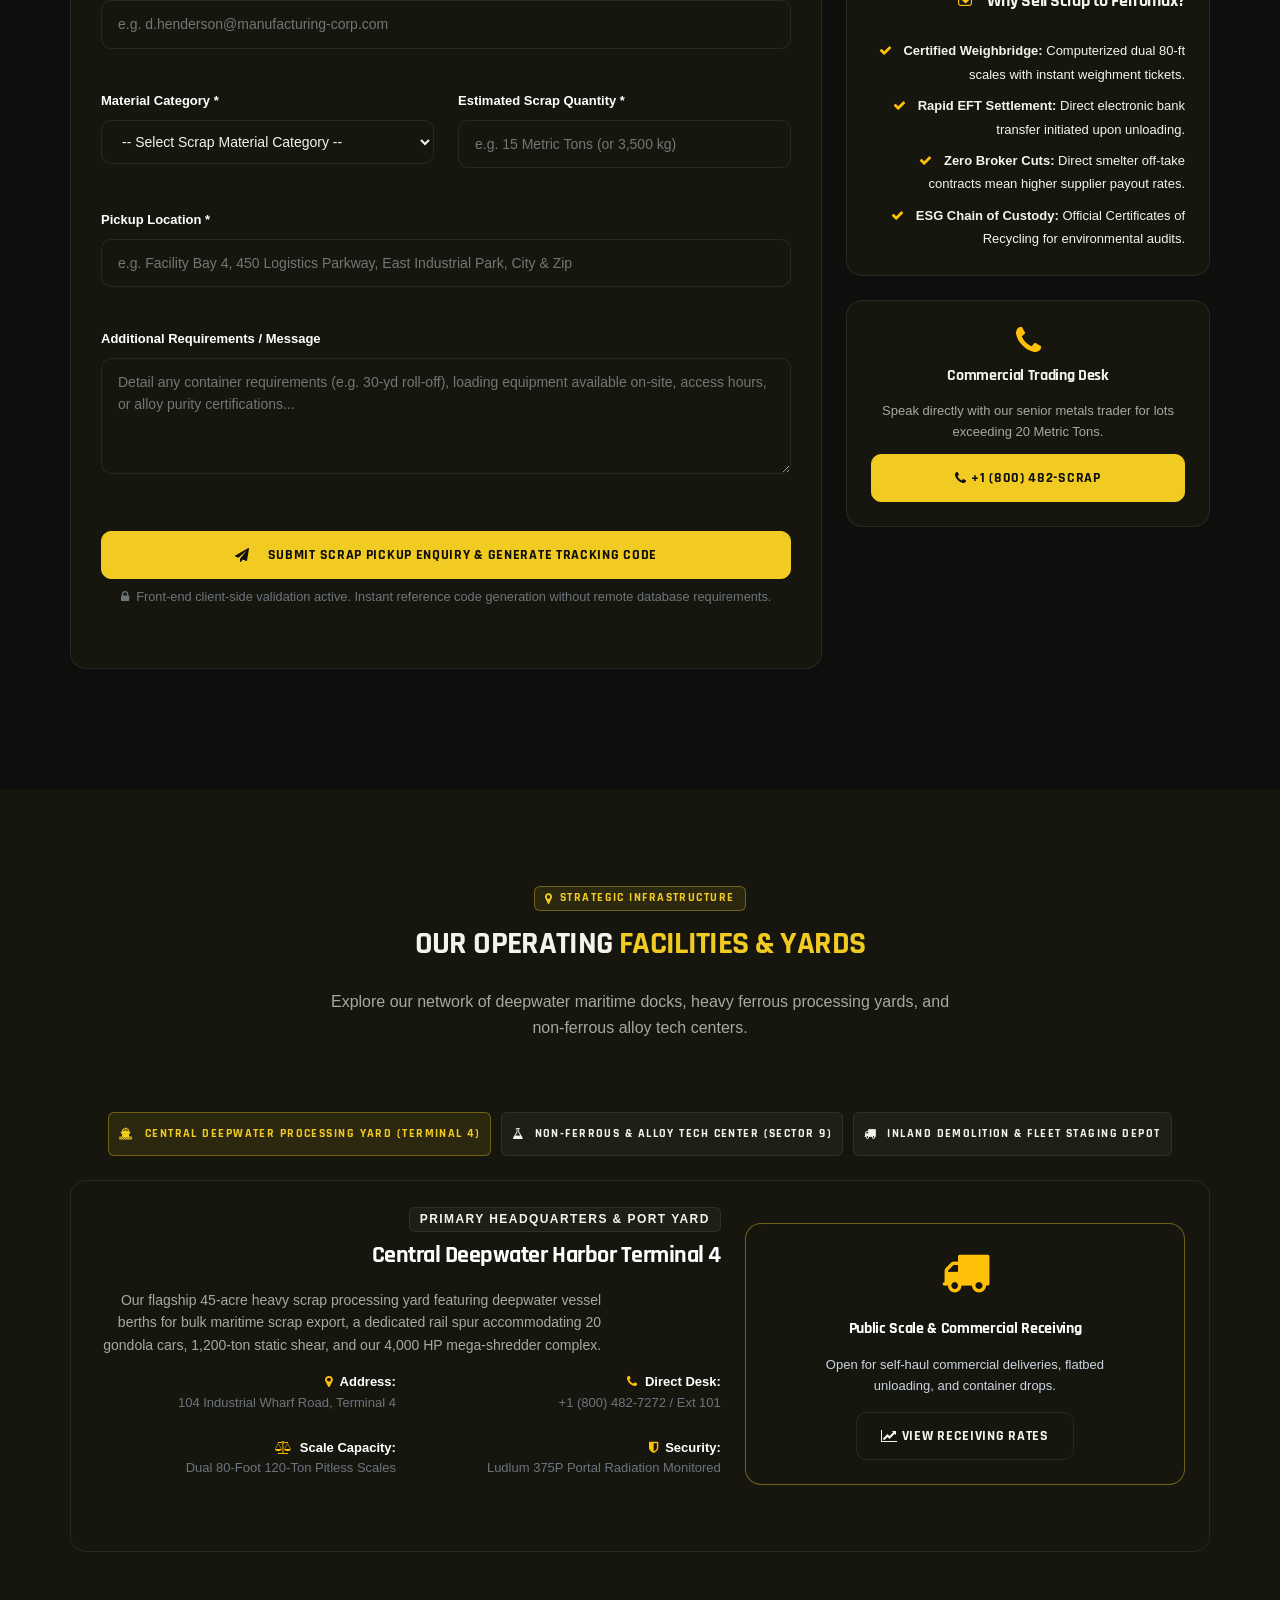
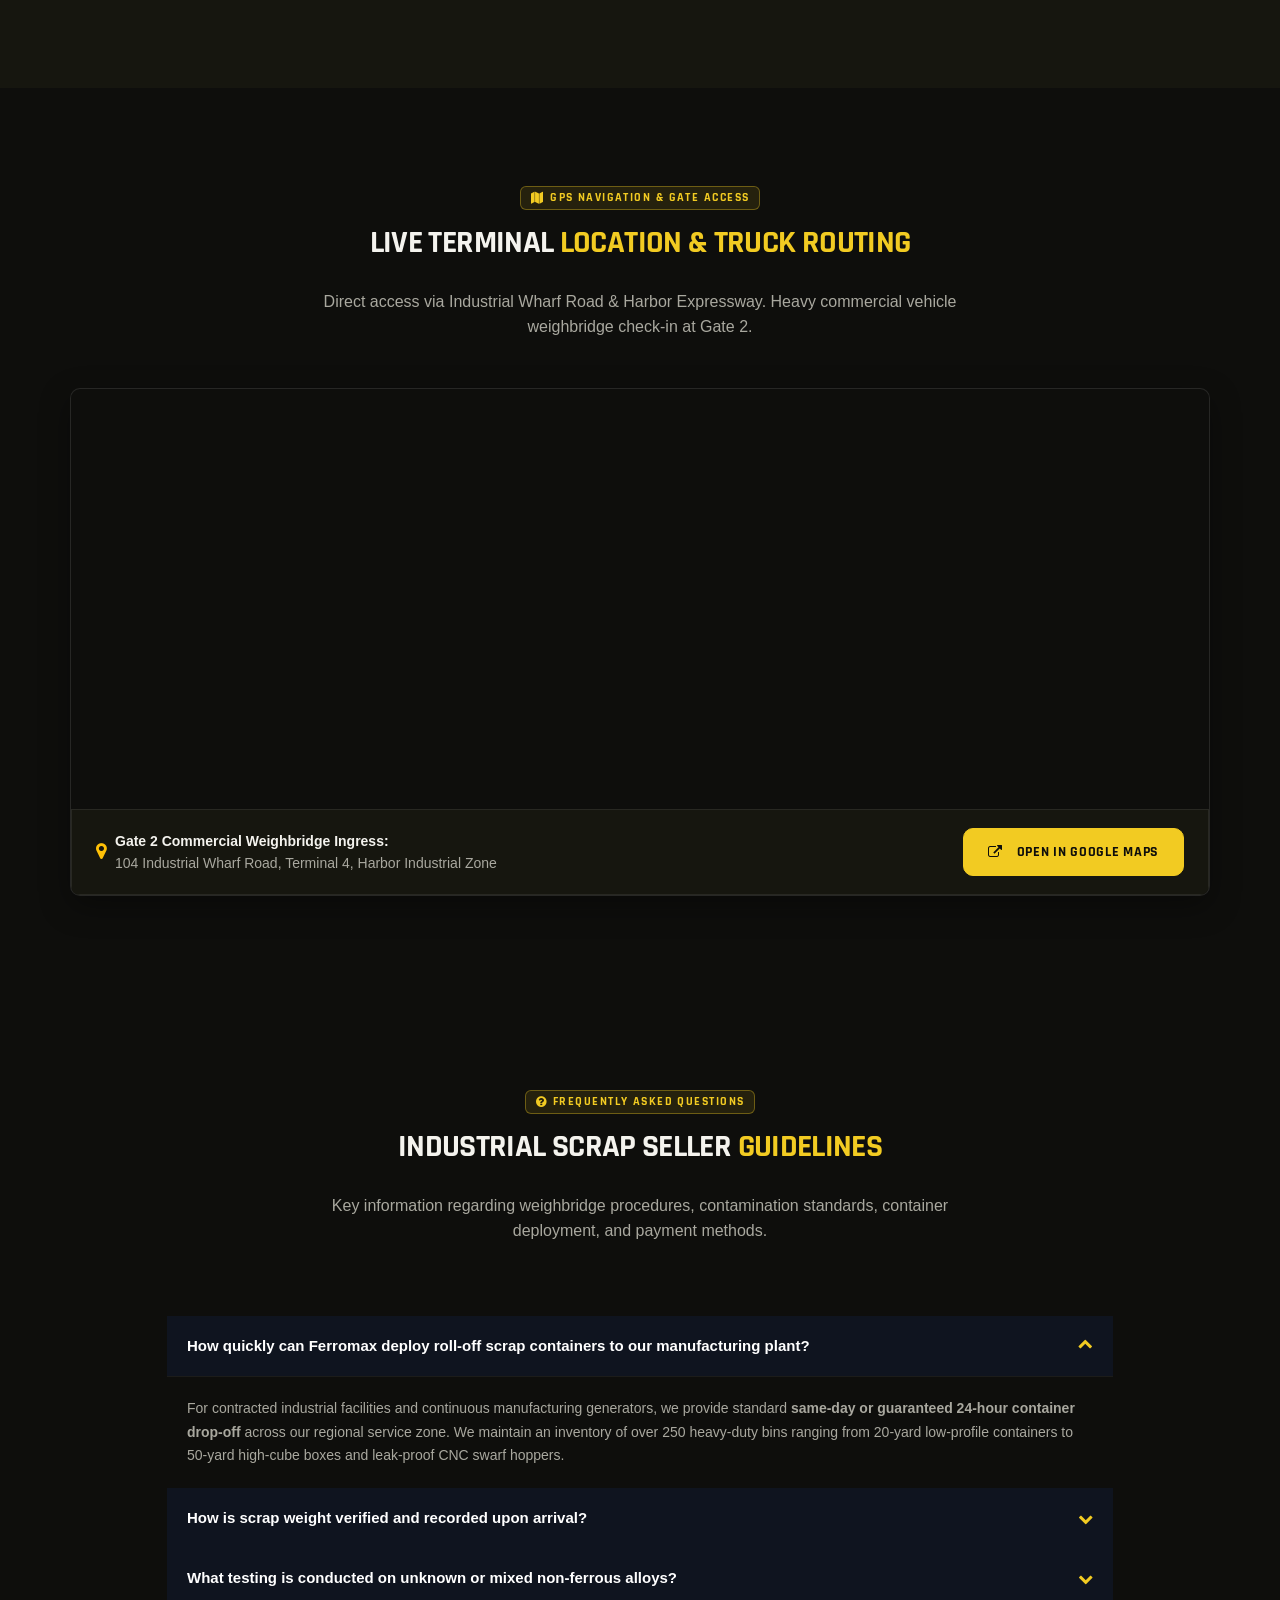
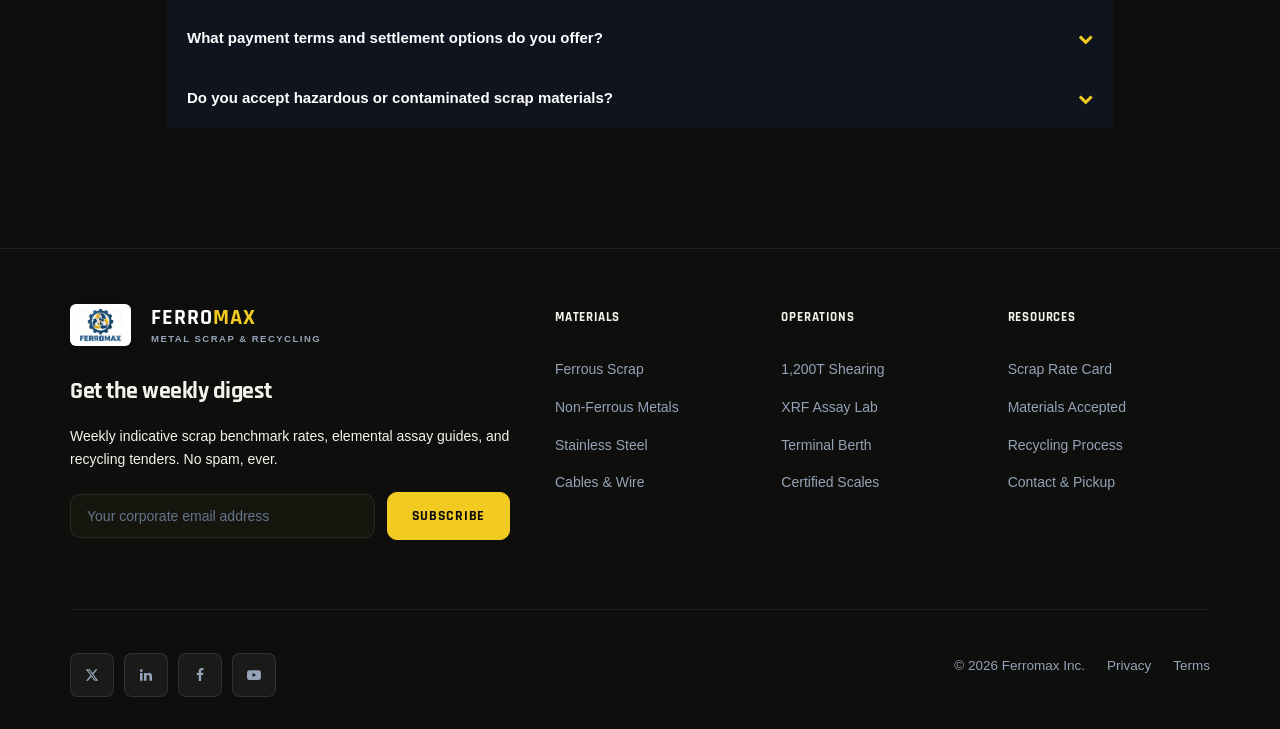
==== commit 9ca4d057: "Refined changes" ====
--- a/contact.html
+++ b/contact.html
@@ -47,6 +47,10 @@
          <div class="sidepanel-header">
             <a href="index.html" class="brand-link" aria-label="Ferromax Industrial Scrap">
                <img src="assets/images/Metal Logo.png" alt="Ferromax Industrial Scrap" class="brand-logo-img sidepanel-logo-img">
+               <div class="brand-text-wrap ml-2">
+                  <span class="brand-title">FERRO<span>MAX</span></span>
+                  <span class="brand-tagline">Industrial Scrap</span>
+               </div>
             </a>
             <button class="sidepanel-close" aria-label="Close Navigation"><i class="fa fa-times"></i></button>
          </div>
@@ -67,7 +71,6 @@
             </li>
             <li class="sidepanel-item-toggle">
                <button class="dir-toggle-btn sidepanel-dir-toggle w-100 justify-content-center" aria-label="Toggle Text Direction" title="Toggle Text Direction">
-                  <i class="fa fa-language mr-2"></i>
                   <span class="dir-toggle-label">Layout Direction: <span class="dir-indicator-badge">RTL</span></span>
                </button>
             </li>
@@ -91,8 +94,12 @@
          <div class="container-fluid px-lg-5">
             <div class="row d_flex align-items-center">
                <div class="col-lg-3 col-md-4 col-7 logo_section">
-                  <a href="index.html" class="brand-link" aria-label="Ferromax Industrial Metal Scrap &amp; Recycling">
+                                    <a href="index.html" class="brand-link" aria-label="Ferromax Industrial Metal Scrap &amp; Recycling">
                      <img src="assets/images/Metal Logo.png" alt="Ferromax Industrial Metal Scrap &amp; Recycling" class="brand-logo-img">
+                     <div class="brand-text-wrap ml-2">
+                        <span class="brand-title">FERRO<span>MAX</span></span>
+                        <span class="brand-tagline">Metal Scrap &amp; Recycling</span>
+                     </div>
                   </a>
                </div>
                <div class="col-lg-9 col-md-8 col-5 text-right d-flex align-items-center justify-content-end">
@@ -103,7 +110,6 @@
                            Home <i class="fa fa-angle-down"></i>
                         </a>
                         <ul class="nav-dropdown-menu">
-                           <li><a href="index.html"><i class="fa fa-home"></i> Home – Industrial Overview</a></li>
                            <li><a href="home-1.html"><i class="fa fa-cubes"></i> Home 1 – Material Recovery Hub</a></li>
                            <li><a href="home-2.html"><i class="fa fa-cogs"></i> Home 2 – Recycling Operations</a></li>
                         </ul>
@@ -119,10 +125,7 @@
                         </button>
                      </li>
                      <li>
-                        <button class="dir-toggle-btn ml-2" aria-label="Toggle Text Direction (LTR / RTL)" title="Toggle Text Direction">
-                           <i class="fa fa-language"></i>
-                           <span class="dir-indicator-badge">RTL</span>
-                        </button>
+                        <button class="dir-toggle-btn ml-2" aria-label="Toggle Text Direction (LTR / RTL)" title="Toggle Text Direction"><span class="dir-indicator-badge">RTL</span></button>
                      </li>
                      <li>
                         <a href="#pickupSection" class="nav-cta-btn">
@@ -139,23 +142,30 @@
          </div>
       </header>
 
-      <!-- Inner Page Hero Banner -->
-      <section class="inner-hero-banner">
-         <div class="container">
-            <div class="row">
-               <div class="col-lg-9">
-                  <div class="breadcrumb-industrial">
-                     <a href="index.html"><i class="fa fa-home"></i> Home</a>
-                     <span>/</span>
-                     <span class="text-white">Contact – Get in Touch</span>
-                  </div>
-                  <h1 class="inner-hero-title">
-                     CONTACT US &amp; <span class="highlight-gold" style="color: #f3cf2d;">SCHEDULE SCRAP PICKUP</span>
-                  </h1>
-                  <p class="inner-hero-lead">
-                     Connect directly with our industrial metal scrap dispatch desk. Book roll-off container drop-offs, request on-site handheld XRF alloy testing, or submit your scrap collection requirements.
-                  </p>
-               </div>
+      <!-- Shared Page Hero: Contact & Logistics Dispatch -->
+      <section class="page-hero">
+         <div class="page-hero-container">
+            <div class="page-hero-content">
+               <span class="hero-badge-pill">
+                  <i class="fa fa-phone"></i> Direct Logistics &amp; Yard Dispatch
+               </span>
+               <h1 class="page-hero-title">
+                  CONTACT US &amp; <span class="highlight-gold">SCHEDULE SCRAP PICKUP</span>
+               </h1>
+               <p class="page-hero-lead">
+                  Connect directly with our industrial metal scrap dispatch desk. Book roll-off container drop-offs, request on-site handheld XRF alloy testing, or submit your scrap collection requirements.
+               </p>
+            </div>
+            <div class="page-hero-media">
+               <figure class="page-hero-figure" style="--focal: 55% 55%;">
+                  <img src="assets/images/hero/hero-contact-1200.jpg"
+                       srcset="assets/images/hero/hero-contact-800.jpg 800w, assets/images/hero/hero-contact-1200.jpg 1200w, assets/images/hero/hero-contact-1600.jpg 1600w"
+                       sizes="(max-width: 899px) 100vw, (max-width: 1280px) 45vw, 544px"
+                       width="1600" height="1200"
+                       alt="Industrial 30-cubic-yard roll-off metal scrap container being loaded onto a heavy transport truck"
+                       fetchpriority="high"
+                       decoding="async">
+               </figure>
             </div>
          </div>
       </section>
@@ -273,7 +283,7 @@
                         <h4><i class="fa fa-check-circle"></i> Pickup Enquiry Verified &amp; Registered!</h4>
                         <p>
                            Thank you for submitting your scrap collection requirements. Your request has been assigned reference code:
-                           <strong id="bannerRefCode" style="color: #f3cf2d; font-size: 16px;">FXR-892104</strong>.
+                           <strong id="bannerRefCode" style="color: #F2CB22; font-size: 16px;">FXR-892104</strong>.
                         </p>
                         <div class="form-prototype-notice">
                            <i class="fa fa-info-circle mr-1"></i> <strong>Front-End Demonstration Mode:</strong> All input fields have passed front-end validation rules. As this is a front-end-only project, no data has been transmitted to a remote server or database. In commercial production, our dispatch team would contact you at your verified mobile number within 2 business hours.
@@ -441,7 +451,7 @@
                      <div class="col-lg-7">
                         <span class="badge badge-warning text-dark font-weight-bold mb-2 p-2">PRIMARY HEADQUARTERS &amp; PORT YARD</span>
                         <h3 class="text-white font-weight-bold mb-2">Central Deepwater Harbor Terminal 4</h3>
-                        <p style="font-size: 14px; color: #cbd5e1; line-height: 1.7;">
+                        <p style="font-size: 14px; color: #a9a89f; line-height: 1.7;">
                            Our flagship 45-acre heavy scrap processing yard featuring deepwater vessel berths for bulk maritime scrap export, a dedicated rail spur accommodating 20 gondola cars, 1,200-ton static shear, and our 4,000 HP mega-shredder complex.
                         </p>
                         <div class="row mt-3 text-muted" style="font-size: 13px;">
@@ -486,7 +496,7 @@
                      <div class="col-lg-7">
                         <span class="badge badge-info mb-2 p-2 font-weight-bold">SPECIALTY METALS &amp; LAB FACILITY</span>
                         <h3 class="text-white font-weight-bold mb-2">Non-Ferrous &amp; Superalloy Tech Center (Sector 9)</h3>
-                        <p style="font-size: 14px; color: #cbd5e1; line-height: 1.7;">
+                        <p style="font-size: 14px; color: #a9a89f; line-height: 1.7;">
                            Specialized covered facility dedicated to aerospace superalloys (Inconel, Monel, Titanium), Millberry copper, high-purity aluminum profiles, and cable granulation lines with clean climate-controlled storage vaults.
                         </p>
                         <div class="row mt-3 text-muted" style="font-size: 13px;">
@@ -531,7 +541,7 @@
                      <div class="col-lg-7">
                         <span class="badge badge-success mb-2 p-2 font-weight-bold">CONTAINER &amp; FLEET LOGISTICS DEPOT</span>
                         <h3 class="text-white font-weight-bold mb-2">Inland Demolition &amp; Fleet Staging Depot</h3>
-                        <p style="font-size: 14px; color: #cbd5e1; line-height: 1.7;">
+                        <p style="font-size: 14px; color: #a9a89f; line-height: 1.7;">
                            Central logistics depot housing our heavy fleet of 35 roll-off container trucks, 250 heavy scrap bins (20 to 50 yard), mobile knuckle-boom cranes, and mobile shearing crews for on-site plant demolitions.
                         </p>
                         <div class="row mt-3 text-muted" style="font-size: 13px;">
@@ -600,12 +610,12 @@
                   <div class="d-flex align-items-center gap-2">
                      <i class="fa fa-map-marker text-warning fa-lg mr-2"></i>
                      <div>
-                        <strong class="text-white d-block">Gate 2 Commercial Weighbridge Ingress:</strong>
+                        <strong class="contact-map-gate-label d-block">Gate 2 Commercial Weighbridge Ingress:</strong>
                         <span>104 Industrial Wharf Road, Terminal 4, Harbor Industrial Zone</span>
                      </div>
                   </div>
                   <div>
-                     <a href="https://maps.google.com" target="_blank" rel="noopener noreferrer" class="btn btn-sm btn-outline-warning">
+                     <a href="https://maps.google.com" target="_blank" rel="noopener noreferrer" class="btn-industrial-primary btn-sm px-3">
                         <i class="fa fa-external-link mr-1"></i> Open in Google Maps
                      </a>
                   </div>
@@ -691,7 +701,7 @@
       <div id="quoteModal" class="sidepanel-overlay" style="display: none; align-items: center; justify-content: center; z-index: 2000000; opacity: 1; visibility: visible;">
          <div class="contact-form-card modal-industrial-content">
             <div class="text-center mb-4">
-               <div style="width: 60px; height: 60px; background: rgba(243, 207, 45, 0.15); border: 2px solid #f3cf2d; color: #f3cf2d; border-radius: 50%; display: flex; align-items: center; justify-content: center; font-size: 28px; margin: 0 auto 16px auto;">
+               <div style="width: 60px; height: 60px; background: rgba(242, 203, 34, 0.12); border: 2px solid #F2CB22; color: #F2CB22; border-radius: 50%; display: flex; align-items: center; justify-content: center; font-size: 28px; margin: 0 auto 16px auto;">
                   <i class="fa fa-check"></i>
                </div>
                <h3 class="text-white font-weight-bold mb-1">Pickup Enquiry Registered</h3>
@@ -731,130 +741,97 @@
             </div>
          </div>
       </div>
-
       <!-- Comprehensive Footer -->
       <!-- =====================================================================
            GLOBAL COMPREHENSIVE FOOTER & SOCIAL MEDIA INTEGRATION
            ===================================================================== -->
       <footer class="footer-main-dark">
          <div class="container">
-            <div class="row">
-               <!-- Col 1: Brand Introduction & Social Media -->
-               <div class="col-lg-3 col-md-6 mb-4">
-                  <a href="index.html" class="brand-link mb-3 d-inline-flex" aria-label="Ferromax Industrial Scrap &amp; Recycling">
-                     <img src="assets/images/Metal Logo.png" alt="Ferromax Industrial Scrap &amp; Recycling" class="brand-logo-img footer-logo-img">
+            <div class="row align-items-start">
+               <!-- Col 1: Brand & Digest Subscription (Acme Model Left) -->
+               <div class="col-lg-5 col-md-12 mb-4 mb-lg-0">
+                  <a href="index.html" class="brand-link footer-brand-link mb-3 d-inline-flex align-items-center" aria-label="Ferromax Industrial Metal Scrap &amp; Recycling">
+                     <img src="assets/images/Metal Logo.png" alt="Ferromax Industrial Metal Scrap &amp; Recycling" class="brand-logo-img footer-logo-img">
+                     <div class="brand-text-wrap ml-2">
+                        <span class="brand-title">FERRO<span>MAX</span></span>
+                        <span class="brand-tagline">Metal Scrap &amp; Recycling</span>
+                     </div>
                   </a>
-                  <p style="font-size: 13.5px; color: #94a3b8; line-height: 1.7; margin-bottom: 16px;">
-                     Ferromax is an international processor and trader of industrial ferrous and non-ferrous secondary metals. Operating deepwater maritime berths, 1,200-ton hydraulic shears, 4,000 HP mega-shredders, and computerized weighbridges.
+                  <h3 class="footer-digest-title">Get the weekly digest</h3>
+                  <p class="footer-digest-desc">
+                     Weekly indicative scrap benchmark rates, elemental assay guides, and recycling tenders. No spam, ever.
                   </p>
-                  <div class="d-flex flex-wrap align-items-center gap-2 mb-3">
-                     <span class="badge badge-warning text-dark p-2 mr-2 mb-1"><i class="fa fa-shield"></i> ISRI Active Member</span>
-                     <span class="badge badge-secondary p-2 mr-1 mb-1"><i class="fa fa-certificate"></i> ISO 9001:2015</span>
-                     <span class="badge badge-secondary p-2 mb-1"><i class="fa fa-leaf"></i> ISO 14001:2015</span>
-                  </div>
-                  <!-- Recognizable Social Media Icons (Facebook, Instagram, LinkedIn, YouTube, WhatsApp) -->
-                  <div class="footer-social-bar">
-                     <a href="https://facebook.com" target="_blank" rel="noopener noreferrer" class="footer-social-link social-fb" aria-label="Follow Ferromax on Facebook" title="Facebook">
-                        <i class="fa fa-facebook"></i>
-                     </a>
-                     <a href="https://twitter.com" target="_blank" rel="noopener noreferrer" class="footer-social-link social-tw" aria-label="Follow Ferromax on X" title="X (Twitter)">
-                        <svg class="x-twitter-svg" width="13" height="13" viewBox="0 0 24 24" fill="currentColor" aria-hidden="true"><path d="M18.244 2.25h3.308l-7.227 8.26 8.502 11.24H16.17l-5.214-6.817L4.99 21.75H1.68l7.73-8.835L1.254 2.25H8.08l4.713 6.231zm-1.161 17.52h1.833L7.084 4.126H5.117z"/></svg>
-                     </a>
-                     <a href="https://instagram.com" target="_blank" rel="noopener noreferrer" class="footer-social-link social-ig" aria-label="Follow Ferromax on Instagram" title="Instagram">
-                        <i class="fa fa-instagram"></i>
-                     </a>
-                     <a href="https://linkedin.com" target="_blank" rel="noopener noreferrer" class="footer-social-link social-li" aria-label="Connect with Ferromax on LinkedIn" title="LinkedIn">
-                        <i class="fa fa-linkedin"></i>
-                     </a>
-                     <a href="https://youtube.com" target="_blank" rel="noopener noreferrer" class="footer-social-link social-yt" aria-label="Subscribe to Ferromax on YouTube" title="YouTube">
-                        <i class="fa fa-youtube-play"></i>
-                     </a>
-                     <a href="https://wa.me/18004827272" target="_blank" rel="noopener noreferrer" class="footer-social-link social-wa" aria-label="Chat with Ferromax Dispatch on WhatsApp" title="WhatsApp Dispatch">
-                        <i class="fa fa-whatsapp"></i>
-                     </a>
-                  </div>
-               </div>
-
-               <!-- Col 2: Quick Navigation Links -->
-               <div class="col-lg-2 col-md-6 mb-4">
-                  <h4 class="footer-col-title">Navigation</h4>
-                  <ul class="footer-links-list">
-                     <li><a href="index.html"><i class="fa fa-angle-right"></i> Home</a></li>
-                     <li><a href="material-recovery.html"><i class="fa fa-angle-right"></i> Materials Accepted</a></li>
-                     <li><a href="rate-card.html"><i class="fa fa-angle-right"></i> Rate Card</a></li>
-                     <li><a href="process.html"><i class="fa fa-angle-right"></i> Process</a></li>
-                     <li><a href="contact.html"><i class="fa fa-angle-right"></i> Contact &amp; Pickup</a></li>
-                     <li><a href="index.html#recycling-operations"><i class="fa fa-angle-right"></i> Yard Operations</a></li>
-                  </ul>
-               </div>
-
-               <!-- Col 3: Material Categories -->
-               <div class="col-lg-2 col-md-6 mb-4">
-                  <h4 class="footer-col-title">Material Categories</h4>
-                  <ul class="footer-links-list">
-                     <li><a href="material-recovery.html#ferrous-section"><i class="fa fa-cube"></i> Ferrous Metals &amp; Steel</a></li>
-                     <li><a href="material-recovery.html#nonferrous-section"><i class="fa fa-cube"></i> Bare Bright Copper</a></li>
-                     <li><a href="material-recovery.html#nonferrous-section"><i class="fa fa-cube"></i> Aluminium Extrusions</a></li>
-                     <li><a href="material-recovery.html#nonferrous-section"><i class="fa fa-cube"></i> Brass &amp; Bronze Bushings</a></li>
-                     <li><a href="material-recovery.html#stainless-section"><i class="fa fa-cube"></i> Stainless Steel 304/316</a></li>
-                     <li><a href="material-recovery.html#electrical-section"><i class="fa fa-cube"></i> Power &amp; Armoured Cables</a></li>
-                     <li><a href="material-recovery.html#industrial-section"><i class="fa fa-cube"></i> Machinery &amp; Turnings</a></li>
-                  </ul>
-               </div>
-
-               <!-- Col 4: Recycling Services -->
-               <div class="col-lg-2 col-md-6 mb-4">
-                  <h4 class="footer-col-title">Recycling Services</h4>
-                  <ul class="footer-links-list">
-                     <li><a href="process.html#sec-collection"><i class="fa fa-truck"></i> Scrap Collection Logistics</a></li>
-                     <li><a href="process.html#sec-segregation"><i class="fa fa-cubes"></i> Automated Segregation</a></li>
-                     <li><a href="process.html#sec-sorting"><i class="fa fa-flask"></i> XRF Spectrometry Assay</a></li>
-                     <li><a href="process.html#sec-weighing"><i class="fa fa-balance-scale"></i> Certified Weighbridges</a></li>
-                     <li><a href="process.html#sec-processing"><i class="fa fa-gavel"></i> 1,200T Hydraulic Shearing</a></li>
-                     <li><a href="process.html#sec-recovery"><i class="fa fa-fire"></i> Secondary Ingot Smelting</a></li>
-                     <li><a href="process.html#sec-disposal"><i class="fa fa-leaf"></i> Zero-Landfill Governance</a></li>
-                  </ul>
-               </div>
-
-               <!-- Col 5: Operating Facilities & Contact Desk -->
-               <div class="col-lg-3 col-md-6 mb-4">
-                  <h4 class="footer-col-title">Operating Facilities</h4>
-                  <p style="font-size: 13px; color: #cbd5e1; margin-bottom: 8px;">
-                     <i class="fa fa-map-marker text-warning mr-2"></i> <strong>Central Deepwater Yard:</strong><br>
-                     104 Industrial Wharf Road, Terminal 4,<br>
-                     Harbor Industrial Zone
-                  </p>
-                  <p style="font-size: 13px; color: #cbd5e1; margin-bottom: 8px;">
-                     <i class="fa fa-clock-o text-warning mr-2"></i> <strong>Weighbridge Operating Hours:</strong><br>
-                     Mon - Sat: 06:30 - 18:30 | Sun: Closed
-                  </p>
-                  <p style="font-size: 13px; color: #cbd5e1; margin-bottom: 8px;">
-                     <i class="fa fa-phone text-warning mr-2"></i> <strong>Commercial Trading Desk:</strong><br>
-                     <a href="tel:18004827272" style="color: #f3cf2d; text-decoration: none; font-weight: 700;">+1 (800) 482-SCRAP (72727)</a>
-                  </p>
-                  <p style="font-size: 13px; color: #cbd5e1; margin-bottom: 12px;">
-                     <i class="fa fa-whatsapp text-success mr-2"></i> <strong>WhatsApp Fast Response:</strong><br>
-                     <a href="https://wa.me/18004827272" target="_blank" rel="noopener noreferrer" style="color: #25d366; text-decoration: none; font-weight: 600;">+1 (800) 482-7272 (Instant Chat)</a>
-                  </p>
-                  <form class="d-flex" onsubmit="event.preventDefault(); alert('Subscribed to Ferromax Weekly Scrap Benchmark Index!'); this.reset();">
-                     <input type="email" placeholder="Your corporate email" required style="background: #111722; border: 1px solid rgba(255,255,255,0.15); color: #fff; padding: 8px 12px; font-size: 13px; border-radius: 4px 0 0 4px; outline: none; width: 100%;">
-                     <button type="submit" style="background: #f3cf2d; color: #090c12; border: none; font-weight: 700; padding: 8px 14px; border-radius: 0 4px 4px 0; font-size: 13px; text-transform: uppercase;">Join</button>
+                  <form class="footer-digest-form" onsubmit="event.preventDefault(); alert('Subscribed to Ferromax Weekly Scrap Benchmark Index!'); this.reset();">
+                     <input type="email" class="footer-digest-input" placeholder="Your corporate email address" required aria-label="Your email address">
+                     <button type="submit" class="btn-industrial-primary footer-digest-btn">SUBSCRIBE</button>
                   </form>
                </div>
-            </div>
-
-            <!-- Bottom Copyright Strip with Visible Copyright Symbol -->
+
+               <!-- Col 2: Navigation Columns (Acme Model Right 3 Columns) -->
+               <div class="col-lg-7 col-md-12">
+                  <div class="row">
+                     <!-- Link Column 1: Materials -->
+                     <div class="col-md-4 col-sm-4 col-12 mb-4 mb-sm-0">
+                        <h4 class="footer-col-heading">MATERIALS</h4>
+                        <ul class="footer-links-clean">
+                           <li><a href="material-recovery.html#ferrous-section">Ferrous Scrap</a></li>
+                           <li><a href="material-recovery.html#nonferrous-section">Non-Ferrous Metals</a></li>
+                           <li><a href="material-recovery.html#stainless-section">Stainless Steel</a></li>
+                           <li><a href="material-recovery.html#electrical-section">Cables &amp; Wire</a></li>
+                        </ul>
+                     </div>
+
+                     <!-- Link Column 2: Operations -->
+                     <div class="col-md-4 col-sm-4 col-12 mb-4 mb-sm-0">
+                        <h4 class="footer-col-heading">OPERATIONS</h4>
+                        <ul class="footer-links-clean">
+                           <li><a href="process.html#sec-processing">1,200T Shearing</a></li>
+                           <li><a href="process.html#sec-sorting">XRF Assay Lab</a></li>
+                           <li><a href="home-2.html#sec-facility-zones">Terminal Berth</a></li>
+                           <li><a href="process.html#sec-weighing">Certified Scales</a></li>
+                        </ul>
+                     </div>
+
+                     <!-- Link Column 3: Resources -->
+                     <div class="col-md-4 col-sm-4 col-12">
+                        <h4 class="footer-col-heading">RESOURCES</h4>
+                        <ul class="footer-links-clean">
+                           <li><a href="rate-card.html">Scrap Rate Card</a></li>
+                           <li><a href="material-recovery.html">Materials Accepted</a></li>
+                           <li><a href="process.html">Recycling Process</a></li>
+                           <li><a href="contact.html">Contact &amp; Pickup</a></li>
+                        </ul>
+                     </div>
+                  </div>
+               </div>
+            </div>
+
+            <!-- Horizontal Divider Line -->
+            <div class="footer-divider-line"></div>
+
+            <!-- Bottom Tier: Social Media (Single Line Alignment) + Copyright & Legal -->
             <div class="footer-bottom-strip">
-               <div class="footer-copyright-text">
-                  <span class="footer-copyright-symbol">&copy;</span> 2026 <strong>Ferromax Industrial Metal Scrap &amp; Recycling</strong>. All Rights Reserved.
-               </div>
-               <div class="d-flex align-items-center flex-wrap gap-3">
-                  <span class="mr-3 text-muted">ISRI Specifications Compliant</span>
-                  <span class="mr-3 text-muted">EPA Registered Scrap Handler</span>
-                  <a href="rate-card.html" class="text-warning mr-3">Benchmark Index <i class="fa fa-arrow-right ml-1"></i></a>
-                  <a href="#top" class="footer-scroll-top-btn" aria-label="Back to top" title="Back to top">
-                     <i class="fa fa-arrow-up"></i>
+               <!-- Social Icons in a Single Line Alignment (Left) -->
+               <div class="footer-social-bar">
+                  <a href="https://twitter.com" target="_blank" rel="noopener noreferrer" class="footer-social-btn" aria-label="Follow Ferromax on X" title="X (Twitter)">
+                     <svg class="x-twitter-svg" width="14" height="14" viewBox="0 0 24 24" fill="currentColor" aria-hidden="true"><path d="M18.244 2.25h3.308l-7.227 8.26 8.502 11.24H16.17l-5.214-6.817L4.99 21.75H1.68l7.73-8.835L1.254 2.25H8.08l4.713 6.231zm-1.161 17.52h1.833L7.084 4.126H5.117z"/></svg>
                   </a>
+                  <a href="https://linkedin.com" target="_blank" rel="noopener noreferrer" class="footer-social-btn" aria-label="Connect with Ferromax on LinkedIn" title="LinkedIn">
+                     <i class="fa fa-linkedin"></i>
+                  </a>
+                  <a href="https://facebook.com" target="_blank" rel="noopener noreferrer" class="footer-social-btn" aria-label="Follow Ferromax on Facebook" title="Facebook">
+                     <i class="fa fa-facebook"></i>
+                  </a>
+                  <a href="https://youtube.com" target="_blank" rel="noopener noreferrer" class="footer-social-btn" aria-label="Subscribe to Ferromax on YouTube" title="YouTube">
+                     <i class="fa fa-youtube-play"></i>
+                  </a>
+               </div>
+
+               <!-- Copyright & Legal Links in a Single Line Alignment (Right) -->
+               <div class="footer-bottom-legal">
+                  <span class="footer-legal-copy">&copy; 2026 Ferromax Inc.</span>
+                  <a href="contact.html" class="footer-legal-nav">Privacy</a>
+                  <a href="contact.html" class="footer-legal-nav">Terms</a>
                </div>
             </div>
          </div>
--- a/assets/css/style.css
+++ b/assets/css/style.css
@@ -415,16 +415,75 @@
      font-weight: normal;
 }
 
+.about_img {
+     position: relative;
+}
+
 .about_img figure {
      margin: 0;
+     overflow: hidden;
+     border-radius: 10px;
+     border: 1px solid rgba(255, 255, 255, 0.1);
+     box-shadow: 0 14px 35px rgba(0, 0, 0, 0.4);
+     background: #0d121c;
 }
 
 .about_img figure img {
-     border-radius: 300%;
-     border: #f6dc67ab solid 35px;
-     text-align: center;
-     margin: 0 auto;
+     border: none !important;
+     border-radius: 10px;
+     width: 100%;
+     height: 100%;
+     aspect-ratio: 16/11;
+     object-fit: cover;
      display: block;
+     transition: transform 0.4s ease;
+}
+
+@media (min-width: 992px) {
+     .about_img figure img {
+          aspect-ratio: auto;
+          min-height: 420px;
+     }
+}
+
+@media (max-width: 575.98px) {
+     .about_img figure img {
+          aspect-ratio: 16/10;
+          min-height: 220px;
+     }
+}
+
+.about_img:hover figure img {
+     transform: scale(1.03);
+}
+
+.about_img .stat-badge-floating {
+     position: absolute;
+     bottom: 20px;
+     right: 20px;
+     background: #f3cf2d;
+     color: #090c12;
+     padding: 16px 20px;
+     border-radius: 8px;
+     font-weight: 800;
+     font-family: 'Rajdhani', sans-serif;
+     box-shadow: 0 10px 25px rgba(0, 0, 0, 0.5);
+     text-align: left;
+     z-index: 2;
+     pointer-events: none;
+     max-width: calc(100% - 40px);
+}
+
+[data-theme="light"] .about_img figure {
+     border-color: #cbd5e1;
+     box-shadow: 0 14px 35px rgba(6, 21, 83, 0.12);
+     background: #f8fafc;
+}
+
+[dir="rtl"] .about_img .stat-badge-floating {
+     right: auto;
+     left: 20px;
+     text-align: right;
 }
 
 
--- a/assets/css/industrial.css
+++ b/assets/css/industrial.css
@@ -6,64 +6,783 @@
 
 ===================================================================== */
 
+
 :root {
-  --brand-yellow: #f3cf2d;
-  --brand-yellow-hover: #e0bc1c;
-  --brand-yellow-subtle: rgba(243, 207, 45, 0.12);
-  --brand-dark: #0f141d;
-  --brand-darker: #090c12;
-  --brand-surface: #171f2d;
-  --brand-surface-2: #1f2a3c;
-  --brand-surface-border: #2a374f;
-  --brand-navy: #061553;
-  --brand-steel: #8a99ad;
-  --brand-steel-light: #cbd5e1;
-  --brand-light: #f8fafc;
-  --brand-white: #ffffff;
-  --brand-green: #10b981;
-  --brand-accent-blue: #3b82f6;
-  --font-heading: 'Poppins', sans-serif;
-  --font-body: 'Raleway', sans-serif;
-  --font-industrial: 'Rajdhani', sans-serif;
-  --transition: all 0.3s cubic-bezier(0.25, 0.8, 0.25, 1);
-  --shadow-sm: 0 2px 8px rgba(0,0,0,0.25);
-  --shadow-md: 0 8px 24px rgba(0,0,0,0.35);
-  --shadow-lg: 0 16px 40px rgba(0,0,0,0.45);
+  /* COLOR SYSTEM */
+  --color-base: #0e0e0c;
+  --color-surface: #16160f;
+  --color-border: rgba(255, 255, 255, 0.08);
+  --color-border-hover: rgba(242, 203, 34, 0.40);
+  --color-text: #f4f3ee;
+  --color-text-muted: #a9a89f;
+  --color-accent: #F2CB22;
+  --color-accent-text: #0e0e0c;
+  --color-table-zebra: rgba(255, 255, 255, 0.03);
+
+  /* TYPOGRAPHY SYSTEM */
+  --font-heading: 'Rajdhani', -apple-system, BlinkMacSystemFont, 'Segoe UI', sans-serif;
+  --font-body: 'Inter', -apple-system, BlinkMacSystemFont, 'Segoe UI', Roboto, Helvetica, Arial, sans-serif;
+  --font-industrial: var(--font-heading);
+  --font-sans: var(--font-body);
+
+  /* Fixed Scale: 12 / 14 / 16 / 18 / 24 / 32 / 48 / 56px */
+  --text-12: 12px;
+  --text-14: 14px;
+  --text-16: 16px;
+  --text-18: 18px;
+  --text-24: 24px;
+  --text-32: 32px;
+  --text-48: 48px;
+  --text-56: 56px;
+
+  /* Typography Rules */
+  --heading-weight: 700;
+  --heading-tracking: -0.02em;
+  --eyebrow-size: 12px;
+  --eyebrow-tracking: 0.12em;
+  --body-line-height: 1.6;
+  --body-max-width: 65ch;
+
+  /* SPACING SYSTEM (8px Grid: 8/16/24/32/48/64/96) */
+  --space-8: 8px;
+  --space-16: 16px;
+  --space-24: 24px;
+  --space-32: 32px;
+  --space-48: 48px;
+  --space-64: 64px;
+  --space-96: 96px;
+
+  --section-padding-desktop: 96px;
+  --section-padding-mobile: 56px;
+  --grid-gap: 24px;
+
+  /* COMPONENT TOKENS */
+  --card-bg: var(--color-surface);
+  --card-border: 1px solid var(--color-border);
+  --card-radius: 16px;
+  --card-border-hover: var(--color-border-hover);
+  --card-transition: border-color 150ms ease;
+
+  --btn-radius: 10px;
+  --btn-height: 48px;
+
+  --pill-border: 1px solid var(--color-border);
+  --pill-radius: 6px;
+  --pill-size: 12px;
+  --pill-tracking: 0.12em;
+
+  --tap-target-min: 44px;
+
+  /* MOTION TOKENS */
+  --motion-duration: 250ms;
+  --motion-ease: ease-out;
+
+  /* SHARED HERO COMPONENT VARIABLE */
+  --hero-min-h: clamp(420px, 56vh, 560px);
+
+  /* UNIFIED LEGACY ALIASES */
+  --brand-yellow: var(--color-accent);
+  --brand-yellow-hover: var(--color-accent);
+  --brand-yellow-subtle: rgba(242, 203, 34, 0.12);
+  --brand-dark: var(--color-base);
+  --brand-darker: var(--color-base);
+  --brand-surface: var(--color-surface);
+  --brand-surface-2: var(--color-surface);
+  --brand-surface-border: var(--color-border);
+  --brand-navy: var(--color-base);
+  --brand-steel: var(--color-text-muted);
+  --brand-steel-light: var(--color-text-muted);
+  --brand-light: var(--color-text);
+  --brand-white: var(--color-text);
+  --brand-green: var(--color-accent);
+  --brand-accent-blue: var(--color-accent);
+  --theme-bg-body: var(--color-base);
+  --theme-bg-surface: var(--color-surface);
+  --theme-bg-surface-2: var(--color-surface);
+  --theme-bg-surface-3: var(--color-surface);
+  --theme-bg-input: var(--color-surface);
+  --theme-border: var(--color-border);
+  --theme-text-heading: var(--color-text);
+  --theme-text-body: var(--color-text);
+  --theme-text-muted: var(--color-text-muted);
+  --theme-accent-primary: var(--color-accent);
+  --theme-accent-secondary: var(--color-accent);
+  --transition: all 150ms ease;
+  --shadow-sm: none;
+  --shadow-md: none;
+  --shadow-lg: none;
   --radius-sm: 4px;
-  --radius-md: 8px;
-  --radius-lg: 12px;
-  /* Theme Custom Properties - Dark Mode Default */
-  --theme-bg-body: #0b0f17;
-  --theme-bg-surface: #141b27;
-  --theme-bg-surface-2: #1b2434;
-  --theme-bg-surface-3: #222d40;
-  --theme-bg-input: #101723;
-  --theme-border: #263346;
-  --theme-text-heading: #ffffff;
-  --theme-text-body: #c5d0de;
-  --theme-text-muted: #8a99ad;
-  --theme-accent-primary: #f3cf2d;
-  --theme-accent-secondary: #3b82f6;
+  --radius-md: 10px;
+  --radius-lg: 16px;
 }
 
 [data-theme="light"] {
-  --theme-bg-body: #f1f5f9;
+  --color-base: #f8fafc;
+  --color-surface: #ffffff;
+  --color-border: rgba(14, 14, 12, 0.12);
+  --color-border-hover: rgba(217, 119, 6, 0.50);
+  --color-text: #0e0e0c;
+  --color-text-muted: #475569;
+  --color-accent: #F2CB22;
+  --color-accent-text: #0e0e0c;
+  --color-table-zebra: rgba(0, 0, 0, 0.025);
+  --theme-bg-body: #f8fafc;
   --theme-bg-surface: #ffffff;
-  --theme-bg-surface-2: #f8fafc;
-  --theme-bg-surface-3: #e2e8f0;
+  --theme-bg-surface-2: #f1f5f9;
+  --theme-bg-surface-3: #ffffff;
   --theme-bg-input: #ffffff;
-  --theme-border: #cbd5e1;
-  --theme-text-heading: #0f172a;
-  --theme-text-body: #334155;
-  --theme-text-muted: #64748b;
-  --theme-accent-primary: #061553;
-  --theme-accent-secondary: #1e40af;
-}
+  --theme-border: rgba(14, 14, 12, 0.12);
+  --theme-text-heading: #0e0e0c;
+  --theme-text-body: #0e0e0c;
+  --theme-text-muted: #475569;
+  --theme-accent-primary: #F2CB22;
+  --theme-accent-secondary: #F2CB22;
+}
+
+/* =====================================================================
+   PREMIUM INDUSTRIAL DESIGN SYSTEM ENGINE - CORE COMPONENT STYLES
+   ===================================================================== */
+
+/* 1. GLOBAL BASE & TYPOGRAPHY */
+body {
+  background-color: var(--color-base) !important;
+  color: var(--color-text) !important;
+  font-family: var(--font-body) !important;
+  font-size: var(--text-16);
+  line-height: var(--body-line-height) !important;
+  -webkit-font-smoothing: antialiased;
+  -moz-osx-font-smoothing: grayscale;
+}
+
+*, *::before, *::after {
+  text-shadow: none !important;
+  box-shadow: none;
+}
+
+h1, h2, h3, h4, h5, h6,
+.section-main-heading,
+.page-hero-title,
+.home2-hero-title,
+.inner-hero-title,
+.brand-title,
+.footer-col-heading {
+  font-family: var(--font-heading) !important;
+  font-weight: var(--heading-weight) !important;
+  letter-spacing: var(--heading-tracking) !important;
+  color: var(--color-text) !important;
+  text-shadow: none !important;
+}
+
+h1, .h1 { font-size: var(--text-56) !important; line-height: 1.05 !important; }
+h2, .h2, .section-main-heading { font-size: var(--text-32) !important; line-height: 1.2 !important; }
+h3, .h3 { font-size: var(--text-24) !important; line-height: 1.3 !important; }
+h4, .h4 { font-size: var(--text-18) !important; line-height: 1.4 !important; }
+h5, .h5 { font-size: var(--text-16) !important; line-height: 1.4 !important; }
+h6, .h6 { font-size: var(--text-14) !important; line-height: 1.4 !important; }
+
+@media (max-width: 768px) {
+  h1, .h1 { font-size: var(--text-32) !important; }
+  h2, .h2, .section-main-heading { font-size: var(--text-24) !important; }
+  h3, .h3 { font-size: var(--text-18) !important; }
+}
+
+/* Eyebrows: uppercase, 12px, letter-spacing .12em */
+.hero-badge-pill,
+.section-badge-tag,
+.badge-step,
+.home2-terminal-tag,
+.eyebrow,
+.dir-indicator-badge,
+.stat-label,
+.topbar-badge,
+.ticker-label-badge {
+  font-size: var(--eyebrow-size) !important;
+  text-transform: uppercase !important;
+  letter-spacing: var(--eyebrow-tracking) !important;
+  font-weight: 700 !important;
+  line-height: 1.2 !important;
+}
+
+/* Body: 16-18px, line-height 1.6, max-width 65ch */
+p, .section-subtext, .inner-hero-lead, .lead {
+  font-family: var(--font-body) !important;
+  font-size: clamp(16px, 1.05vw, 18px);
+  line-height: var(--body-line-height) !important;
+  max-width: var(--body-max-width);
+  color: var(--color-text-muted) !important;
+}
+
+/* Accent highlight: max 10% on screen */
+.highlight-gold,
+h1 span,
+.section-main-heading span,
+.stat-number,
+.stat-counter-number,
+.highlight-accent {
+  color: var(--color-accent) !important;
+  text-shadow: none !important;
+}
+
+/* 2. SPACING (8px Grid & Section Padding) */
+.section-py,
+.section-dark,
+.section-surface,
+.section-darker,
+.stats-banner-section,
+section.py-5,
+section.py-4 {
+  padding-top: var(--section-padding-desktop) !important;
+  padding-bottom: var(--section-padding-desktop) !important;
+  background-color: var(--color-base) !important;
+}
+
+.section-surface {
+  background-color: var(--color-surface) !important;
+}
+
+@media (max-width: 768px) {
+  .section-py,
+  .section-dark,
+  .section-surface,
+  .section-darker,
+  .stats-banner-section,
+  section.py-5,
+  section.py-4 {
+    padding-top: var(--section-padding-mobile) !important;
+    padding-bottom: var(--section-padding-mobile) !important;
+  }
+}
+
+/* Card grids: consistent 24px gaps */
+.card-grid,
+.row.g-4,
+.row.gap-4 {
+  gap: var(--grid-gap) !important;
+}
+
+.row:not(.no-gutters) {
+  margin-left: -12px !important;
+  margin-right: -12px !important;
+}
+
+.row:not(.no-gutters) > [class*="col-"] {
+  padding-left: 12px !important;
+  padding-right: 12px !important;
+  margin-bottom: var(--grid-gap) !important;
+}
+
+/* 3. CARDS: one style only, surface color, 1px border, radius 16px, no heavy shadows.
+      Hover: border turns accent at 40% opacity, 150ms. */
+.card,
+.catalogue-card,
+.material-card,
+.service-card-clean,
+.stat-box-card,
+.stat-card,
+.home2-equipment-card,
+.home2-zone-card,
+.home2-telemetry-card,
+.acceptance-stream-card,
+.compliance-matrix-card,
+.contact-form-card,
+.contact-info-card,
+.facility-action-card,
+.op-capability-card,
+.operation-card,
+.rate-card-box,
+.scrap-calculator-card,
+.testimonial-card,
+.ticker-rate-card,
+.volume-tier-card,
+.why-feature-card,
+.approach-step-card,
+.industry-box-card,
+.rate-notice-callout,
+.stat-badge-floating {
+  background: var(--color-surface) !important;
+  background-color: var(--color-surface) !important;
+  border: 1px solid var(--color-border) !important;
+  border-radius: var(--card-radius) !important;
+  box-shadow: none !important;
+  transition: var(--card-transition) !important;
+  overflow: hidden;
+}
+
+.card:hover,
+.catalogue-card:hover,
+.material-card:hover,
+.service-card-clean:hover,
+.stat-box-card:hover,
+.stat-card:hover,
+.home2-equipment-card:hover,
+.home2-zone-card:hover,
+.home2-telemetry-card:hover,
+.acceptance-stream-card:hover,
+.compliance-matrix-card:hover,
+.contact-form-card:hover,
+.contact-info-card:hover,
+.facility-action-card:hover,
+.op-capability-card:hover,
+.operation-card:hover,
+.rate-card-box:hover,
+.scrap-calculator-card:hover,
+.testimonial-card:hover,
+.ticker-rate-card:hover,
+.volume-tier-card:hover,
+.why-feature-card:hover,
+.approach-step-card:hover,
+.industry-box-card:hover {
+  border-color: var(--color-border-hover) !important;
+  box-shadow: none !important;
+}
+
+/* 4. BUTTONS: two variants only, radius 10px, height 48px, no glow halos */
+/* Primary = solid yellow with dark text */
+.btn-industrial-primary,
+.btn-primary,
+.btn-warning,
+.submit_btn,
+.nav-cta-btn,
+.footer-digest-btn,
+button[type="submit"],
+.btn-unit-toggle.active {
+  background: var(--color-accent) !important;
+  background-color: var(--color-accent) !important;
+  color: var(--color-accent-text) !important;
+  border: 1px solid var(--color-accent) !important;
+  font-family: var(--font-heading) !important;
+  font-size: var(--text-14) !important;
+  font-weight: 700 !important;
+  letter-spacing: 0.05em !important;
+  text-transform: uppercase !important;
+  border-radius: var(--btn-radius) !important;
+  height: var(--btn-height) !important;
+  min-height: var(--btn-height) !important;
+  padding: 0 24px !important;
+  display: inline-flex !important;
+  align-items: center !important;
+  justify-content: center !important;
+  box-shadow: none !important;
+  text-shadow: none !important;
+  box-sizing: border-box !important;
+  text-decoration: none !important;
+  cursor: pointer !important;
+  transition: background-color 150ms ease, border-color 150ms ease, opacity 150ms ease !important;
+}
+
+.btn-industrial-primary:hover,
+.btn-primary:hover,
+.btn-warning:hover,
+.submit_btn:hover,
+.nav-cta-btn:hover,
+.footer-digest-btn:hover,
+button[type="submit"]:hover {
+  background-color: #ffffff !important;
+  border-color: #ffffff !important;
+  color: var(--color-accent-text) !important;
+  box-shadow: none !important;
+}
+
+/* Secondary = transparent with 1px border */
+.btn-industrial-secondary,
+.btn-industrial-outline,
+.btn-secondary,
+.btn-outline-light,
+.btn-outline-warning,
+.btn-outline-info,
+.btn-outline-success,
+.read_more,
+.btn-unit-toggle:not(.active) {
+  background: transparent !important;
+  background-color: transparent !important;
+  color: var(--color-text) !important;
+  border: 1px solid var(--color-border) !important;
+  font-family: var(--font-heading) !important;
+  font-size: var(--text-14) !important;
+  font-weight: 700 !important;
+  letter-spacing: 0.05em !important;
+  text-transform: uppercase !important;
+  border-radius: var(--btn-radius) !important;
+  height: var(--btn-height) !important;
+  min-height: var(--btn-height) !important;
+  padding: 0 24px !important;
+  display: inline-flex !important;
+  align-items: center !important;
+  justify-content: center !important;
+  box-shadow: none !important;
+  text-shadow: none !important;
+  box-sizing: border-box !important;
+  text-decoration: none !important;
+  cursor: pointer !important;
+  transition: border-color 150ms ease, color 150ms ease, background-color 150ms ease !important;
+}
+
+.btn-industrial-secondary:hover,
+.btn-industrial-outline:hover,
+.btn-secondary:hover,
+.btn-outline-light:hover,
+.btn-outline-warning:hover,
+.btn-outline-info:hover,
+.btn-outline-success:hover,
+.read_more:hover {
+  border-color: var(--color-accent) !important;
+  color: var(--color-accent) !important;
+  background: rgba(242, 203, 34, 0.08) !important;
+  box-shadow: none !important;
+}
+
+/* Light mode secondary button on light surfaces */
+[data-theme="light"] .btn-industrial-secondary:not(.banner_main *):not(.page-hero *):not(.inner-hero-banner *):not(.home1-hero *):not(.home2-hero *):not(.cta-banner-industrial *):not(.footer-main-dark *),
+[data-theme="light"] .btn-industrial-outline:not(.banner_main *):not(.page-hero *):not(.inner-hero-banner *):not(.home1-hero *):not(.home2-hero *):not(.cta-banner-industrial *):not(.footer-main-dark *) {
+  color: #0e0e0c !important;
+  border: 1px solid rgba(14, 14, 12, 0.28) !important;
+  background: transparent !important;
+}
+
+[data-theme="light"] .btn-industrial-secondary:not(.banner_main *):not(.page-hero *):not(.inner-hero-banner *):not(.home1-hero *):not(.home2-hero *):not(.cta-banner-industrial *):not(.footer-main-dark *):hover,
+[data-theme="light"] .btn-industrial-outline:not(.banner_main *):not(.page-hero *):not(.inner-hero-banner *):not(.home1-hero *):not(.home2-hero *):not(.cta-banner-industrial *):not(.footer-main-dark *):hover {
+  background: #0e0e0c !important;
+  color: #ffffff !important;
+  border-color: #0e0e0c !important;
+}
+
+/* Dedicated Catalogue View Link in Stream Cards (Screenshots 2, 3, 7) */
+.btn-catalogue-view {
+  display: inline-flex !important;
+  align-items: center !important;
+  justify-content: space-between !important;
+  width: 100% !important;
+  font-family: var(--font-heading) !important;
+  font-size: 12px !important;
+  font-weight: 700 !important;
+  letter-spacing: 0.05em !important;
+  text-transform: uppercase !important;
+  white-space: nowrap !important;
+  margin-top: auto !important;
+  padding: 12px 0 0 0 !important;
+  border-top: 1px solid var(--color-border) !important;
+  border-bottom: none !important;
+  border-left: none !important;
+  border-right: none !important;
+  border-radius: 0 !important;
+  color: #F2CB22 !important;
+  background: transparent !important;
+  text-decoration: none !important;
+  box-shadow: none !important;
+  height: auto !important;
+  min-height: 0 !important;
+  transition: color 150ms ease, border-color 150ms ease !important;
+}
+
+.btn-catalogue-view i {
+  color: #F2CB22 !important;
+  font-size: 12px !important;
+  margin-left: 8px !important;
+  transition: transform 150ms ease !important;
+}
+
+.btn-catalogue-view:hover {
+  color: #ffffff !important;
+  border-top-color: #F2CB22 !important;
+  text-decoration: none !important;
+}
+
+.btn-catalogue-view:hover i {
+  transform: translateX(4px) !important;
+}
+
+[data-theme="light"] .btn-catalogue-view {
+  color: #0e0e0c !important;
+  border-top-color: rgba(14, 14, 12, 0.12) !important;
+}
+
+[data-theme="light"] .btn-catalogue-view i {
+  color: #b45309 !important;
+}
+
+[data-theme="light"] .btn-catalogue-view:hover {
+  color: #b45309 !important;
+  border-top-color: #b45309 !important;
+}
+
+/* 5. PILLS / CHIPS: 1px border, no fill glow, 12px text */
+.hero-badge-pill,
+.section-badge-tag,
+.home2-terminal-tag,
+.home1-feature-pill,
+.industry-tag-pill,
+.timeline-chip,
+.filter-btn-chip,
+.badge,
+.badge-pill,
+.badge-step,
+.rate-unit-badge,
+.dir-indicator-badge,
+.stat-label,
+.category-badge,
+.timeline-step-badge,
+.ticker-label-badge {
+  border: 1px solid var(--color-border) !important;
+  background: rgba(255, 255, 255, 0.04) !important;
+  color: var(--color-text) !important;
+  font-size: var(--pill-size) !important;
+  text-transform: uppercase !important;
+  letter-spacing: var(--pill-tracking) !important;
+  font-weight: 700 !important;
+  border-radius: var(--pill-radius) !important;
+  padding: 4px 10px !important;
+  line-height: 1.2 !important;
+  box-shadow: none !important;
+  text-shadow: none !important;
+  display: inline-flex !important;
+  align-items: center !important;
+  gap: 6px !important;
+}
+
+.hero-badge-pill,
+.section-badge-tag,
+.filter-btn-chip.active,
+.timeline-step-badge {
+  border-color: rgba(242, 203, 34, 0.35) !important;
+  background: rgba(242, 203, 34, 0.10) !important;
+  color: var(--color-accent) !important;
+}
+
+.hero-badge-pill i,
+.section-badge-tag i,
+.filter-btn-chip.active i {
+  color: var(--color-accent) !important;
+}
+
+[data-theme="light"] .hero-badge-pill:not(.banner_main *):not(.inner-hero-banner *):not(.home1-hero *):not(.home2-hero *):not(.page-hero *):not(.cta-banner-industrial *),
+[data-theme="light"] .section-badge-tag,
+[data-theme="light"] .filter-btn-chip.active,
+[data-theme="light"] .timeline-step-badge {
+  border-color: rgba(217, 119, 6, 0.45) !important;
+  background: rgba(242, 203, 34, 0.22) !important;
+  color: #854d0e !important;
+}
+
+[data-theme="light"] .hero-badge-pill:not(.banner_main *):not(.inner-hero-banner *):not(.home1-hero *):not(.home2-hero *):not(.page-hero *):not(.cta-banner-industrial *) i,
+[data-theme="light"] .section-badge-tag i,
+[data-theme="light"] .filter-btn-chip.active i {
+  color: #854d0e !important;
+}
+
+[data-theme="light"] .badge:not(.badge-warning),
+[data-theme="light"] .badge-pill,
+[data-theme="light"] .dir-indicator-badge {
+  color: #0e0e0c !important;
+  border-color: rgba(14, 14, 12, 0.18) !important;
+  background: rgba(14, 14, 12, 0.05) !important;
+}
+
+[data-theme="light"] .badge-warning {
+  background-color: #F2CB22 !important;
+  color: #0e0e0c !important;
+}
+
+[data-theme="light"] .text-warning {
+  color: #b45309 !important;
+}
+
+/* 6. TABLES (Rate card & specs): zebra rows, sticky header, right-aligned tabular numerals */
+.industrial-table,
+.acceptance-specs-table,
+table {
+  width: 100% !important;
+  border-collapse: separate !important;
+  border-spacing: 0 !important;
+  background: var(--color-surface) !important;
+  border: 1px solid var(--color-border) !important;
+  border-radius: var(--card-radius) !important;
+  overflow: hidden !important;
+}
+
+.industrial-table thead th,
+.acceptance-specs-table thead th,
+table thead th {
+  position: sticky !important;
+  top: 0 !important;
+  background: var(--color-surface) !important;
+  color: var(--color-text) !important;
+  font-family: var(--font-heading) !important;
+  font-size: var(--text-12) !important;
+  font-weight: 700 !important;
+  text-transform: uppercase !important;
+  letter-spacing: var(--pill-tracking) !important;
+  border-bottom: 1px solid var(--color-border) !important;
+  padding: 16px 20px !important;
+  z-index: 10 !important;
+}
+
+.industrial-table tbody tr:nth-child(even),
+.acceptance-specs-table tbody tr:nth-child(even),
+table tbody tr:nth-child(even) {
+  background-color: var(--color-table-zebra) !important;
+}
+
+.industrial-table tbody tr:nth-child(odd),
+.acceptance-specs-table tbody tr:nth-child(odd),
+table tbody tr:nth-child(odd) {
+  background-color: transparent !important;
+}
+
+.industrial-table tbody tr:hover,
+.acceptance-specs-table tbody tr:hover,
+table tbody tr:hover {
+  background-color: rgba(242, 203, 34, 0.04) !important;
+}
+
+.industrial-table tbody td,
+.acceptance-specs-table tbody td,
+table tbody td {
+  padding: 16px 20px !important;
+  color: var(--color-text) !important;
+  font-size: var(--text-14) !important;
+  border-bottom: 1px solid rgba(255, 255, 255, 0.04) !important;
+  border-top: none !important;
+}
+
+.industrial-table td:last-child,
+.industrial-table td:nth-child(n+3),
+.acceptance-specs-table td:last-child,
+.rate-value,
+.price-val,
+.table-num,
+[class*="price"],
+[class*="rate"],
+td.text-right {
+  text-align: right !important;
+  font-variant-numeric: tabular-nums !important;
+  font-feature-settings: "tnum" 1 !important;
+}
+
+/* 7. IMAGERY: real photography only, consistent aspect ratios, graded to match */
+img:not(.brand-logo-img):not(.footer-logo-img):not(.x-twitter-svg) {
+  filter: saturate(0.85) contrast(1.02);
+  transition: filter 200ms ease;
+}
+
+.catalogue-card-img-wrap,
+.material-card-img-wrap,
+.acceptance-card-img-wrap {
+  aspect-ratio: 16 / 9;
+  overflow: hidden;
+  border-radius: 12px 12px 0 0;
+}
+
+.catalogue-card-img-wrap img,
+.material-card-img-wrap img,
+.acceptance-card-img-wrap img {
+  width: 100%;
+  height: 100%;
+  object-fit: cover;
+}
+
+/* 8. MOTION: subtle only, fade and 12px rise on scroll, 200-300ms ease-out, no parallax, no glows */
+@media (prefers-reduced-motion: no-preference) {
+  .reveal-on-scroll {
+    opacity: 0;
+    transform: translateY(12px);
+    transition: opacity var(--motion-duration) var(--motion-ease), transform var(--motion-duration) var(--motion-ease);
+  }
+  .reveal-on-scroll.is-visible {
+    opacity: 1;
+    transform: translateY(0);
+  }
+}
+
+@media (prefers-reduced-motion: reduce) {
+  *, *::before, *::after {
+    animation-duration: 0.01ms !important;
+    animation-iteration-count: 1 !important;
+    transition-duration: 0.01ms !important;
+    scroll-behavior: auto !important;
+    transform: none !important;
+  }
+}
+
+/* 9. ACCESSIBILITY: body contrast >= 4.5:1, visible focus rings (2px accent), tap targets >= 44px */
+:focus-visible {
+  outline: 2px solid var(--color-accent) !important;
+  outline-offset: 2px !important;
+}
+
+button,
+.btn,
+a.btn,
+.nav-link,
+.nav-cta-btn,
+.footer-social-btn,
+.theme-toggle-btn,
+.dir-toggle-btn,
+.sidepanel-close,
+.footer-scroll-top-btn,
+input,
+select,
+textarea {
+  min-height: var(--tap-target-min) !important;
+  min-width: var(--tap-target-min) !important;
+}
+
+/* 10. FORM INPUTS & INTERACTION CONTROLS */
+input[type="text"],
+input[type="email"],
+input[type="tel"],
+input[type="number"],
+select,
+textarea {
+  background: var(--color-surface) !important;
+  background-color: var(--color-surface) !important;
+  border: 1px solid var(--color-border) !important;
+  color: var(--color-text) !important;
+  border-radius: var(--btn-radius) !important;
+  padding: 12px 16px !important;
+  font-family: var(--font-body) !important;
+  font-size: var(--text-14) !important;
+  transition: border-color 150ms ease !important;
+  box-shadow: none !important;
+}
+
+input:focus,
+select:focus,
+textarea:focus {
+  border-color: var(--color-accent) !important;
+  outline: none !important;
+  box-shadow: none !important;
+}
+
+/* 11. HEADER, NAVIGATION & FOOTER */
+.header_section,
+.topbar-strip,
+.footer-main-dark,
+.footer-clean-dark {
+  background: var(--color-base) !important;
+  background-color: var(--color-base) !important;
+  border-color: var(--color-border) !important;
+}
+
+.nav-link {
+  color: var(--color-text) !important;
+  font-family: var(--font-heading) !important;
+  font-size: var(--text-14) !important;
+  font-weight: 600 !important;
+  text-transform: uppercase !important;
+  letter-spacing: 0.05em !important;
+  transition: color 150ms ease !important;
+}
+
+.nav-link:hover,
+.nav-link.active {
+  color: var(--color-accent) !important;
+}
+
 
 /* Base resets & typography */
 
 body {
-  background-color: #0b0f17;
+  background-color: #0e0e0c;
   color: #c5d0de;
   font-family: var(--font-body);
   overflow-x: hidden;
@@ -183,7 +902,7 @@
 }
 
 [data-theme="light"] .brand-link:hover .brand-logo-img {
-  border-color: #061553;
+  border-color: #0e0e0c;
   box-shadow: 0 4px 14px rgba(6, 21, 83, 0.18);
 }
 
@@ -214,7 +933,7 @@
   width: 46px;
   height: 46px;
   background: var(--brand-yellow);
-  color: #090c12;
+  color: #0e0e0c;
   border-radius: var(--radius-sm);
   display: flex;
   align-items: center;
@@ -561,22 +1280,42 @@
   position: absolute;
   top: 0;
   left: 0;
+  right: 0;
+  bottom: 0;
   width: 100%;
   height: 100%;
   background-size: cover;
-  background-position: center;
-  opacity: 0.28;
-  filter: contrast(1.1) brightness(0.9);
+  background-position: right center;
+  background-repeat: no-repeat;
+  opacity: 0.88;
+  filter: contrast(1.06) brightness(0.96);
   pointer-events: none;
+  z-index: 0;
+  transition: opacity 0.3s ease;
 }
 
 .hero-overlay-gradient {
   position: absolute;
   top: 0;
   left: 0;
+  right: 0;
+  bottom: 0;
   width: 100%;
   height: 100%;
-  background: linear-gradient(135deg, rgba(10, 13, 20, 0.96) 0%, rgba(15, 20, 29, 0.85) 50%, rgba(6, 21, 83, 0.45) 100%);
+  background: linear-gradient(
+    90deg,
+    rgba(8, 12, 19, 0.82) 0%,
+    rgba(8, 12, 19, 0.62) 42%,
+    rgba(8, 12, 19, 0.28) 78%,
+    rgba(8, 12, 19, 0.15) 100%
+  ),
+  linear-gradient(
+    180deg,
+    rgba(8, 12, 19, 0.55) 0%,
+    transparent 28%,
+    transparent 75%,
+    rgba(8, 12, 19, 0.70) 100%
+  );
   pointer-events: none;
   z-index: 1;
 }
@@ -585,13 +1324,31 @@
   position: absolute;
   top: 0;
   left: 0;
+  right: 0;
+  bottom: 0;
   width: 100%;
   height: 100%;
-  background-image: linear-gradient(rgba(243, 207, 45, 0.03) 1px, transparent 1px),
-  linear-gradient(90deg, rgba(243, 207, 45, 0.03) 1px, transparent 1px);
+  background-image: linear-gradient(rgba(243, 207, 45, 0.04) 1px, transparent 1px),
+  linear-gradient(90deg, rgba(243, 207, 45, 0.04) 1px, transparent 1px);
   background-size: 50px 50px;
   pointer-events: none;
   z-index: 2;
+  opacity: 0.5;
+}
+
+.hero-title-main,
+.inner-hero-title,
+.home1-hero-title,
+.home2-hero-title {
+  text-shadow: 0 2px 14px rgba(0, 0, 0, 0.95), 0 1px 4px rgba(0, 0, 0, 0.9);
+}
+
+.hero-description,
+.inner-hero-lead,
+.inner-hero-subtitle,
+.home1-hero-lead,
+.home2-hero-subtitle {
+  text-shadow: 0 1px 8px rgba(0, 0, 0, 0.95);
 }
 
 .carousel-caption.banner_po {
@@ -677,7 +1434,7 @@
 
 .btn-industrial-primary {
   background: var(--brand-yellow);
-  color: #090c12 !important;
+  color: #0e0e0c !important;
   font-family: var(--font-heading);
   font-size: 15px;
   font-weight: 700;
@@ -696,7 +1453,7 @@
 .btn-industrial-primary:hover {
   background: #ffffff;
   border-color: #ffffff;
-  color: #090c12 !important;
+  color: #0e0e0c !important;
   transform: translateY(-3px);
   box-shadow: 0 10px 25px rgba(255, 255, 255, 0.4);
 }
@@ -722,7 +1479,7 @@
 .btn-industrial-secondary:hover {
   background: var(--brand-yellow);
   border-color: var(--brand-yellow);
-  color: #090c12 !important;
+  color: #0e0e0c !important;
   transform: translateY(-3px);
   box-shadow: 0 8px 25px rgba(243, 207, 45, 0.3);
 }
@@ -960,7 +1717,7 @@
 ===================================================================== */
 
 .rate-ticker-section {
-  background: #090c12;
+  background: #0e0e0c;
   border-top: 1px solid rgba(243, 207, 45, 0.2);
   border-bottom: 1px solid rgba(255,255,255,0.08);
   padding: 16px 0;
@@ -976,7 +1733,7 @@
 
 .ticker-label-badge {
   background: var(--brand-yellow);
-  color: #090c12;
+  color: #0e0e0c;
   font-family: var(--font-industrial);
   font-weight: 800;
   font-size: 13px;
@@ -1059,6 +1816,11 @@
   position: relative;
   overflow: hidden;
   transition: var(--transition);
+  display: flex;
+  flex-direction: column;
+  align-items: center;
+  justify-content: center;
+  min-height: 160px;
 }
 
 .stat-box-card::before {
@@ -1108,6 +1870,11 @@
   font-weight: 600;
   text-transform: uppercase;
   letter-spacing: 0.5px;
+  min-height: 34px;
+  display: flex;
+  align-items: center;
+  justify-content: center;
+  line-height: 1.35;
 }
 
 /* =====================================================================
@@ -1121,12 +1888,88 @@
   position: relative;
 }
 
+.inner-hero-banner {
+  min-height: 300px;
+  position: relative;
+  display: flex;
+  align-items: center;
+  overflow: hidden;
+  background-color: #0a0d14;
+  border-bottom: 2px solid var(--brand-yellow, #F2CB22);
+}
+
+.inner-hero-banner > .container,
+.home1-hero > .container,
+.home2-hero > .container {
+  position: relative;
+  z-index: 5;
+  width: 100%;
+}
+
+.inner-hero-title {
+  max-width: 820px;
+  margin: 0;
+  font-size: 42px;
+  font-weight: 800;
+  line-height: 1.08;
+  text-transform: uppercase;
+  letter-spacing: 0.5px;
+  text-wrap: balance;
+}
+
+.inner-hero-title span,
+.inner-hero-title .highlight-gold {
+  color: var(--brand-yellow) !important;
+}
+
+.inner-hero-lead,
+.inner-hero-subtitle {
+  display: block;
+  font-size: 16px;
+  color: #cbd5e1;
+  line-height: 1.65;
+  max-width: 780px;
+  margin-top: 14px;
+  margin-bottom: 0;
+}
+
+@media (max-width: 991px) {
+  .inner-hero-banner {
+    min-height: 220px;
+  }
+
+  .inner-hero-title {
+    max-width: 700px;
+    font-size: 34px;
+  }
+}
+
+@media (max-width: 575px) {
+  .inner-hero-banner {
+    min-height: 190px;
+  }
+
+  .inner-hero-banner .breadcrumb-industrial {
+    margin-bottom: 12px;
+  }
+
+  .inner-hero-title {
+    max-width: 100%;
+    font-size: 27px;
+    line-height: 1.12;
+  }
+
+  .inner-hero-banner .hero-badge-pill {
+    font-size: 10px;
+  }
+}
+
 .section-dark {
   background: #0d121b;
 }
 
 .section-darker {
-  background: #090c12;
+  background: #0e0e0c;
 }
 
 .section-surface {
@@ -1261,7 +2104,7 @@
 
 .filter-btn-chip.active {
   background: var(--brand-yellow);
-  color: #090c12;
+  color: #0e0e0c;
   border-color: var(--brand-yellow);
   box-shadow: 0 4px 12px rgba(243, 207, 45, 0.3);
 }
@@ -1360,16 +2203,25 @@
 }
 
 .material-specs-list li {
-  display: flex;
-  justify-content: space-between;
+  display: grid;
+  grid-template-columns: minmax(115px, 42%) 1fr;
+  column-gap: 10px;
+  align-items: start;
   font-size: 12px;
   padding: 4px 0;
   color: var(--brand-steel);
 }
 
+.material-specs-list li span:first-child {
+  font-size: 11.5px;
+  line-height: 1.35;
+}
+
 .material-specs-list li span:last-child {
   color: #ffffff;
   font-weight: 600;
+  text-align: right;
+  line-height: 1.35;
 }
 
 .material-card-footer {
@@ -1444,7 +2296,7 @@
   background: #0a0d14;
   border: 1px solid rgba(255,255,255,0.12);
   color: #ffffff;
-  padding: 14px 20px 14px 44px;
+  padding: 14px 44px 14px 44px;
   border-radius: var(--radius-sm);
   font-size: 14px;
   transition: var(--transition);
@@ -1456,12 +2308,76 @@
   box-shadow: 0 0 10px rgba(243, 207, 45, 0.25);
 }
 
-.rate-search-wrap i {
+.rate-search-wrap > i {
   position: absolute;
   top: 50%;
   left: 16px;
   transform: translateY(-50%);
   color: var(--brand-steel);
+  pointer-events: none;
+}
+
+.rate-search-clear {
+  position: absolute;
+  top: 50%;
+  right: 14px;
+  transform: translateY(-50%);
+  background: transparent;
+  border: none;
+  color: #94a3b8;
+  font-size: 16px;
+  cursor: pointer;
+  padding: 4px 8px;
+  display: none;
+  line-height: 1;
+  transition: color var(--transition);
+  z-index: 2;
+}
+
+.rate-search-clear i {
+  position: static;
+  transform: none;
+  color: inherit;
+}
+
+.rate-search-clear:hover {
+  color: var(--brand-yellow);
+}
+
+.no-material-box {
+  background: #0d121c;
+  border: 1px dashed rgba(255, 255, 255, 0.15);
+  border-radius: 8px;
+  padding: 36px 20px;
+  max-width: 580px;
+  margin: 20px auto;
+}
+
+[data-theme="light"] .no-material-box {
+  background: #f8fafc;
+  border-color: #cbd5e1;
+}
+
+[data-theme="light"] .no-material-box h3 {
+  color: #0e0e0c !important;
+}
+
+[data-theme="light"] .rate-search-clear {
+  color: #64748b;
+}
+
+[data-theme="light"] .rate-search-clear:hover {
+  color: #0e0e0c;
+}
+
+[dir="rtl"] .rate-search-wrap > i {
+  left: auto;
+  right: 16px;
+}
+
+[dir="rtl"] .rate-search-clear {
+  right: auto;
+  left: 14px;
 }
 
 .industrial-table {
@@ -1540,7 +2456,7 @@
 }
 
 .calc-result-box {
-  background: #090c12;
+  background: #0e0e0c;
   border: 1px solid rgba(243, 207, 45, 0.3);
   border-radius: var(--radius-sm);
   padding: 20px;
@@ -1576,6 +2492,9 @@
   border-radius: var(--radius-md);
   overflow: hidden;
   margin-bottom: 30px;
+  display: flex !important;
+  flex-direction: column !important;
+  height: 100% !important;
   transition: var(--transition);
 }
 
@@ -1587,34 +2506,43 @@
 
 .operation-header {
   background: #0c1017;
-  padding: 20px 24px;
+  padding: 12px 18px !important;
+  min-height: 52px !important;
   border-bottom: 1px solid rgba(255,255,255,0.07);
-  display: flex;
-  align-items: center;
-  justify-content: space-between;
+  display: flex !important;
+  align-items: center !important;
+  justify-content: space-between !important;
+  flex-shrink: 0 !important;
 }
 
 .operation-header h4 {
-  font-size: 18px;
-  font-weight: 700;
-  color: #ffffff;
-  margin: 0;
+  font-size: 15px !important;
+  font-weight: 700 !important;
+  color: #ffffff !important;
+  line-height: 1.35 !important;
+  margin: 0 !important;
 }
 
 .operation-header i {
   color: var(--brand-yellow);
-  font-size: 24px;
+  font-size: 18px !important;
+  margin-left: 10px;
+  flex-shrink: 0;
 }
 
 .operation-body {
-  padding: 24px;
+  padding: 20px 20px !important;
+  display: flex !important;
+  flex-direction: column !important;
+  flex-grow: 1 !important;
 }
 
 .operation-body p {
-  font-size: 14px;
+  font-size: 13.5px !important;
   color: var(--brand-steel-light);
-  line-height: 1.6;
-  margin-bottom: 18px;
+  line-height: 1.6 !important;
+  margin-bottom: 16px !important;
+  flex-grow: 1 !important;
 }
 
 .operation-specs-grid {
@@ -1629,6 +2557,9 @@
 
 .op-spec-item {
   font-size: 12px;
+  margin-top: auto !important;
+  padding-top: 14px !important;
+  border-top: 1px solid rgba(255, 255, 255, 0.08) !important;
 }
 
 .op-spec-label {
@@ -1636,13 +2567,15 @@
   display: block;
   font-size: 11px;
   text-transform: uppercase;
+  margin-bottom: 3px;
+  letter-spacing: 0.5px;
 }
 
 .op-spec-val {
   color: #ffffff;
   font-weight: 700;
   font-family: var(--font-industrial);
-  font-size: 14px;
+  font-size: 13.5px;
 }
 
 /* =====================================================================
@@ -1673,7 +2606,7 @@
   top: -16px;
   left: 24px;
   background: var(--brand-yellow);
-  color: #090c12;
+  color: #0e0e0c;
   font-family: var(--font-industrial);
   font-size: 16px;
   font-weight: 800;
@@ -1808,7 +2741,7 @@
 ===================================================================== */
 
 .facility-action-card {
-  background: #090c12;
+  background: #0e0e0c;
   border-radius: var(--radius-md);
   padding: 24px 20px;
   text-align: center;
@@ -1868,7 +2801,7 @@
 }
 
 .modal-ref-badge {
-  background: #090c12;
+  background: #0e0e0c;
   border: 1px solid rgba(255, 255, 255, 0.08);
   border-radius: var(--radius-sm);
 }
@@ -2030,6 +2963,23 @@
   font-size: 36px;
 }
 
+.hero-cta-actions {
+  width: 100%;
+  flex-direction: column;
+  align-items: stretch;
+  gap: 12px;
+}
+
+.hero-cta-actions .btn-industrial-primary,
+.hero-cta-actions .btn-industrial-secondary {
+  width: 100%;
+  min-width: 0;
+  min-height: 56px;
+  font-size: 13px;
+  white-space: normal;
+  text-align: center;
+}
+
 }
 
 @media (max-width: 576px) {
@@ -2040,6 +2990,24 @@
 .hero-actions {
   flex-direction: column;
   align-items: stretch;
+}
+
+.hero-cta-actions {
+  width: 100%;
+  flex-direction: column;
+  align-items: stretch;
+  gap: 12px;
+}
+
+.hero-cta-actions .btn-industrial-primary,
+.hero-cta-actions .btn-industrial-secondary {
+  width: 100%;
+  min-width: 0;
+  min-height: 56px;
+  padding: 12px 14px;
+  font-size: 12.5px;
+  white-space: normal;
+  text-align: center;
 }
 
 .btn-industrial-primary,
@@ -2074,7 +3042,7 @@
   overflow: hidden;
   position: relative;
   margin-bottom: 18px;
-  background: #090c12;
+  background: #0e0e0c;
   border: 1px solid rgba(255, 255, 255, 0.08);
 }
 
@@ -2114,9 +3082,11 @@
   border: 1px solid rgba(255, 255, 255, 0.08);
   border-radius: var(--radius-md);
   padding: 26px 22px;
-  margin-bottom: 30px;
+  margin-bottom: 0 !important;
   transition: var(--transition);
-  height: calc(100% - 30px);
+  height: 100% !important;
+  display: flex !important;
+  flex-direction: column !important;
   position: relative;
   overflow: hidden;
 }
@@ -2144,7 +3114,7 @@
 
 .industry-box-card:hover .industry-icon-circle {
   background: var(--brand-yellow);
-  color: #090c12;
+  color: #0e0e0c;
   transform: rotate(5deg) scale(1.05);
 }
 
@@ -2159,21 +3129,25 @@
   font-size: 14px;
   color: var(--brand-steel-light);
   line-height: 1.6;
-  margin-bottom: 14px;
+  margin-bottom: 16px !important;
+  flex-grow: 1 !important;
 }
 
 .industry-scrap-tags {
-  display: flex;
-  flex-wrap: wrap;
-  gap: 6px;
+  display: flex !important;
+  flex-wrap: wrap !important;
+  gap: 6px !important;
+  margin-top: auto !important;
+  align-items: center !important;
 }
 
 .industry-tag-pill {
-  font-size: 11px;
+  font-size: 10.5px !important;
   background: rgba(255, 255, 255, 0.05);
   color: var(--brand-steel);
-  padding: 2px 8px;
-  border-radius: 2px;
+  padding: 2.5px 7px !important;
+  border-radius: 3px !important;
+  white-space: nowrap !important;
 }
 
 /* Recycling Approach 4-Step Visual */
@@ -2241,7 +3215,7 @@
 
 .why-feature-card:hover .why-icon-box {
   background: var(--brand-yellow);
-  color: #090c12;
+  color: #0e0e0c;
 }
 
 /* =====================================================================
@@ -2251,7 +3225,7 @@
 ===================================================================== */
 
 .cta-banner-industrial {
-  background: linear-gradient(135deg, #171f2d 0%, #0c121d 100%);
+  background: linear-gradient(135deg, #16160f 0%, #0c121d 100%);
   border-top: 2px solid var(--brand-yellow);
   border-bottom: 1px solid rgba(255, 255, 255, 0.08);
 }
@@ -2280,7 +3254,9 @@
   background: #0d121c;
   border-top: 1px solid rgba(255,255,255,0.08);
   border-bottom: 2px solid var(--brand-yellow);
-  padding: 14px 0;
+  padding: 16px 0;
+  margin-top: 36px !important;
+  margin-bottom: 28px !important;
   position: sticky;
   top: 96px;
   z-index: 900;
@@ -2292,32 +3268,37 @@
   align-items: center;
   justify-content: center;
   flex-wrap: wrap;
-  gap: 10px;
+  gap: 8px !important;
   list-style: none;
   margin: 0;
   padding: 0;
 }
 
-.catalogue-nav-links a {
+.catalogue-nav-links a,
+.catalogue-nav-links button {
   background: rgba(255,255,255,0.05);
   border: 1px solid rgba(255,255,255,0.1);
   color: #cbd5e1;
-  padding: 8px 18px;
+  padding: 6px 10px !important;
   border-radius: var(--radius-sm);
   font-family: var(--font-heading);
-  font-size: 13px;
+  font-size: 11.5px !important;
   font-weight: 600;
   display: inline-flex;
   align-items: center;
-  gap: 8px;
+  gap: 6px;
+  white-space: nowrap !important;
+  cursor: pointer;
+  outline: none;
   transition: var(--transition);
 }
 
 .catalogue-nav-links a:hover,
-
-.catalogue-nav-links a.active {
+.catalogue-nav-links a.active,
+.catalogue-nav-links button:hover,
+.catalogue-nav-links button.active {
   background: var(--brand-yellow);
-  color: #090c12;
+  color: #0e0e0c;
   border-color: var(--brand-yellow);
   box-shadow: 0 4px 12px rgba(243, 207, 45, 0.3);
 }
@@ -2368,7 +3349,7 @@
   height: 210px;
   overflow: hidden;
   position: relative;
-  background: #090c12;
+  background: #0e0e0c;
 }
 
 .catalogue-card-img-wrap img {
@@ -2417,6 +3398,143 @@
   color: var(--brand-steel-light);
   line-height: 1.6;
   margin-bottom: 16px;
+}
+
+.catalogue-specs-list {
+  margin: 0 0 16px;
+  padding: 0;
+  color: var(--brand-steel-light);
+  font-size: 13px;
+  line-height: 1.45;
+  list-style: none;
+}
+
+.catalogue-specs-list li {
+  margin: 0;
+  padding: 3px 0;
+  color: inherit;
+}
+
+.catalogue-specs-list li strong {
+  color: #ffffff;
+  font-weight: 700;
+}
+
+.btn-catalogue-view {
+  width: 100%;
+  min-height: 42px;
+  margin-top: auto;
+  display: inline-flex;
+  align-items: center;
+  justify-content: center;
+  gap: 8px;
+  padding: 10px 12px;
+  border: 1.5px solid var(--brand-yellow);
+  border-radius: var(--radius-sm);
+  color: var(--brand-yellow) !important;
+  background: transparent;
+  font-family: var(--font-heading);
+  font-size: 13px;
+  font-weight: 700;
+  text-align: center;
+  line-height: 1.25;
+  text-transform: uppercase;
+  letter-spacing: 0.3px;
+}
+
+.btn-catalogue-view:hover,
+.btn-catalogue-view:focus {
+  background: var(--brand-yellow);
+  color: #0e0e0c !important;
+  border-color: var(--brand-yellow);
+}
+
+.commercial-benefit-list {
+  align-items: center;
+  gap: 10px 18px;
+}
+
+.commercial-benefit-list > div {
+  margin: 0 !important;
+  min-width: 0;
+}
+
+.commercial-benefit-actions {
+  display: inline-flex !important;
+  flex-direction: row !important;
+  flex-wrap: wrap !important;
+  align-items: center !important;
+  justify-content: flex-end !important;
+  gap: 12px !important;
+  width: auto !important;
+  max-width: 100% !important;
+  margin-left: auto !important;
+}
+
+.commercial-benefit-actions .btn-industrial-primary,
+.commercial-benefit-actions .btn-industrial-secondary {
+  width: auto !important;
+  min-width: 0 !important;
+  max-width: 100% !important;
+  margin: 0 !important;
+  height: 48px !important;
+  min-height: 48px !important;
+  padding: 0 20px !important;
+  white-space: nowrap !important;
+  font-size: 13.5px !important;
+  font-weight: 700 !important;
+  letter-spacing: 0.04em !important;
+  display: inline-flex !important;
+  align-items: center !important;
+  justify-content: center !important;
+  border-radius: var(--btn-radius, 10px) !important;
+  box-sizing: border-box !important;
+}
+
+.hero-cta-actions {
+  display: flex !important;
+  flex-direction: row !important;
+  flex-wrap: wrap !important;
+  align-items: center !important;
+  gap: 14px !important;
+  width: auto !important;
+}
+
+.hero-cta-actions .btn-industrial-primary,
+.hero-cta-actions .btn-industrial-secondary {
+  width: auto !important;
+  min-width: 0 !important;
+  max-width: 100% !important;
+  margin: 0 !important;
+  height: 48px !important;
+  min-height: 48px !important;
+  padding: 0 22px !important;
+  font-size: 13.5px !important;
+  font-weight: 700 !important;
+  letter-spacing: 0.04em !important;
+  display: inline-flex !important;
+  align-items: center !important;
+  justify-content: center !important;
+  white-space: nowrap !important;
+  border-radius: var(--btn-radius, 10px) !important;
+  box-sizing: border-box !important;
+}
+
+@media (max-width: 576px) {
+  .commercial-benefit-actions,
+  .hero-cta-actions {
+    flex-direction: column !important;
+    align-items: stretch !important;
+    width: 100% !important;
+    margin-left: 0 !important;
+  }
+  .commercial-benefit-actions .btn-industrial-primary,
+  .commercial-benefit-actions .btn-industrial-secondary,
+  .hero-cta-actions .btn-industrial-primary,
+  .hero-cta-actions .btn-industrial-secondary {
+    width: 100% !important;
+    justify-content: center !important;
+  }
 }
 
 .catalogue-specs-block {
@@ -2513,7 +3631,7 @@
 
 .timeline-step-row:hover .timeline-step-badge {
   background: var(--brand-yellow);
-  color: #090c12;
+  color: #0e0e0c;
   transform: scale(1.08);
   box-shadow: 0 8px 24px rgba(243, 207, 45, 0.4);
 }
@@ -2616,6 +3734,24 @@
   gap: 12px;
 }
 
+.op-capability-header h4,
+.op-capability-title {
+  min-width: 0;
+  font-size: 16px;
+  line-height: 1.35;
+  text-align: left;
+}
+
+.op-capability-header > div,
+.op-capability-header > div > div {
+  min-width: 0;
+}
+
+.op-capability-header .badge-step,
+.op-capability-header .op-step-num {
+  flex: 0 0 auto;
+}
+
 .op-capability-header h3 i {
   color: var(--brand-yellow);
   font-size: 24px;
@@ -2636,7 +3772,7 @@
   width: 36px;
   height: 36px;
   background: var(--brand-yellow);
-  color: #090c12;
+  color: #0e0e0c;
   font-family: var(--font-industrial);
   font-size: 15px;
   font-weight: 800;
@@ -2648,8 +3784,47 @@
 }
 
 [data-theme="light"] .op-step-num {
-  background: #061553;
+  background: #0e0e0c;
   color: #ffffff;
+}
+
+.stat-box-card.text-left {
+  text-align: left !important;
+  align-items: flex-start !important;
+  display: flex !important;
+  flex-direction: column !important;
+  height: 100% !important;
+  padding: 24px 22px !important;
+}
+
+.stat-box-card.text-left h4 {
+  font-size: 17px !important;
+  margin-top: 4px !important;
+  margin-bottom: 10px !important;
+  line-height: 1.35 !important;
+}
+
+.stat-box-card.text-left p {
+  flex-grow: 1 !important;
+  margin-bottom: 0 !important;
+}
+
+[data-theme="light"] .stat-box-card.text-left {
+  background: #ffffff !important;
+  border: 1px solid #e2e8f0 !important;
+  box-shadow: 0 4px 18px rgba(6, 21, 83, 0.06) !important;
+}
+
+[data-theme="light"] .stat-box-card.text-left h4 {
+  color: #0e0e0c !important;
+}
+
+[data-theme="light"] .stat-box-card.text-left p {
+  color: #334155 !important;
+}
+
+[data-theme="light"] .stat-box-card.text-left .stat-icon i {
+  color: #0e0e0c !important;
 }
 
 .op-features-list li {
@@ -2729,11 +3904,14 @@
 }
 
 .acceptance-category-badge {
-  display: inline-block;
-  padding: 4px 10px;
+  display: inline-flex !important;
+  align-items: center !important;
+  align-self: flex-start !important;
+  width: fit-content !important;
+  padding: 3px 10px !important;
   border-radius: 4px;
   font-family: var(--font-industrial);
-  font-size: 11px;
+  font-size: 10.5px !important;
   font-weight: 700;
   text-transform: uppercase;
   letter-spacing: 0.5px;
@@ -2851,7 +4029,7 @@
 }
 
 [data-theme="light"] .acceptance-stream-card:hover {
-  border-color: #061553 !important;
+  border-color: #0e0e0c !important;
   box-shadow: 0 10px 25px rgba(6, 21, 83, 0.12) !important;
 }
 
@@ -2891,7 +4069,7 @@
 }
 
 [data-theme="light"] .compliance-items-list li strong {
-  color: #061553 !important;
+  color: #0e0e0c !important;
 }
 
 /* =====================================================================
@@ -2922,7 +4100,7 @@
 
 .theme-toggle-btn:hover {
   background: var(--brand-yellow);
-  color: #090c12;
+  color: #0e0e0c;
   transform: scale(1.08);
   box-shadow: 0 4px 14px rgba(243, 207, 45, 0.4);
 }
@@ -3065,7 +4243,7 @@
 
 .social-icon-btn:hover {
   background: var(--brand-yellow);
-  color: #090c12 !important;
+  color: #0e0e0c !important;
   transform: translateY(-3px);
   box-shadow: 0 6px 16px rgba(243, 207, 45, 0.35);
 }
@@ -3120,67 +4298,77 @@
 }
 
 [data-theme="light"] .banner_main .highlight-gold {
-  color: #f3cf2d !important;
+  color: #F2CB22 !important;
 }
 
 [data-theme="light"] .banner_main .hero-badge-pill {
   background: rgba(243, 207, 45, 0.16) !important;
   border: 1px solid rgba(243, 207, 45, 0.45) !important;
-  color: #f3cf2d !important;
+  color: #F2CB22 !important;
   box-shadow: 0 4px 14px rgba(243, 207, 45, 0.25) !important;
 }
 
 [data-theme="light"] .banner_main .hero-badge-pill i {
-  color: #f3cf2d !important;
+  color: #F2CB22 !important;
 }
 
 /* =====================================================================
 
-INNER HERO BANNER IN LIGHT MODE
-
-High contrast, signature blue typography with crisp readability
+HERO BANNERS IN LIGHT MODE
+
+High contrast, signature industrial masthead with crisp readability across all pages
 
 ===================================================================== */
 
-[data-theme="light"] .inner-hero-banner {
-  background: linear-gradient(180deg, #ffffff 0%, #edf2f7 100%) !important;
-  border-bottom: 2px solid rgba(6, 21, 83, 0.12) !important;
+[data-theme="light"] .inner-hero-banner,
+[data-theme="light"] .home1-hero,
+[data-theme="light"] .home2-hero {
+  background-color: #0a0d14 !important;
+  border-bottom: 2px solid rgba(243, 207, 45, 0.4) !important;
 }
 
 [data-theme="light"] .inner-hero-banner::after {
-  background: radial-gradient(circle at 80% 20%, rgba(6, 21, 83, 0.04) 0%, transparent 60%) !important;
+  background: radial-gradient(circle at 80% 20%, rgba(243, 207, 45, 0.08) 0%, transparent 60%) !important;
 }
 
 [data-theme="light"] .inner-hero-banner h1,
-
-[data-theme="light"] .inner-hero-banner .inner-hero-title {
-  color: #061553 !important;
+[data-theme="light"] .inner-hero-banner .inner-hero-title,
+[data-theme="light"] .home1-hero-title,
+[data-theme="light"] .home2-hero-title {
+  color: #ffffff !important;
 }
 
 [data-theme="light"] .inner-hero-banner .inner-hero-title span,
-
 [data-theme="light"] .inner-hero-banner h1 span,
-
-[data-theme="light"] .inner-hero-banner .highlight-gold {
-  color: #1e40af !important;
+[data-theme="light"] .inner-hero-banner .highlight-gold,
+[data-theme="light"] .home1-hero-title span,
+[data-theme="light"] .home2-hero-title span,
+[data-theme="light"] .home1-hero .highlight-gold,
+[data-theme="light"] .home2-hero .highlight-gold {
+  color: #F2CB22 !important;
 }
 
 [data-theme="light"] .inner-hero-banner .inner-hero-lead,
-
-[data-theme="light"] .inner-hero-banner .inner-hero-subtitle {
-  color: #1e293b !important;
-  font-weight: 500;
-}
-
-[data-theme="light"] .inner-hero-banner .hero-badge-pill {
-  background: rgba(6, 21, 83, 0.08) !important;
-  color: #061553 !important;
-  border: 1px solid rgba(6, 21, 83, 0.28) !important;
-  box-shadow: 0 2px 8px rgba(6, 21, 83, 0.06) !important;
-}
-
-[data-theme="light"] .inner-hero-banner .hero-badge-pill i {
-  color: #061553 !important;
+[data-theme="light"] .inner-hero-banner .inner-hero-subtitle,
+[data-theme="light"] .inner-hero-banner p,
+[data-theme="light"] .home1-hero-lead,
+[data-theme="light"] .home2-hero-subtitle {
+  color: #cbd5e1 !important;
+}
+
+[data-theme="light"] .inner-hero-banner .hero-badge-pill,
+[data-theme="light"] .home1-hero .hero-badge-pill,
+[data-theme="light"] .home2-hero .hero-badge-pill {
+  background: rgba(243, 207, 45, 0.16) !important;
+  color: #F2CB22 !important;
+  border: 1px solid rgba(243, 207, 45, 0.45) !important;
+  box-shadow: 0 4px 14px rgba(243, 207, 45, 0.25) !important;
+}
+
+[data-theme="light"] .inner-hero-banner .hero-badge-pill i,
+[data-theme="light"] .home1-hero .hero-badge-pill i,
+[data-theme="light"] .home2-hero .hero-badge-pill i {
+  color: #F2CB22 !important;
 }
 
 [data-theme="light"] .breadcrumb-industrial {
@@ -3188,7 +4376,7 @@
 }
 
 [data-theme="light"] .breadcrumb-industrial a {
-  color: #061553 !important;
+  color: #0e0e0c !important;
   font-weight: 700 !important;
 }
 
@@ -3204,7 +4392,7 @@
 [data-theme="light"] .breadcrumb-industrial span.text-white,
 
 [data-theme="light"] .breadcrumb-industrial .text-white {
-  color: #061553 !important;
+  color: #0e0e0c !important;
   font-weight: 700 !important;
 }
 
@@ -3217,23 +4405,25 @@
 [data-theme="light"] .catalogue-nav-strip {
   background: #ffffff !important;
   border-top: 1px solid #e2e8f0 !important;
-  border-bottom: 2px solid #061553 !important;
+  border-bottom: 2px solid #0e0e0c !important;
   box-shadow: 0 4px 16px rgba(6, 21, 83, 0.08) !important;
 }
 
-[data-theme="light"] .catalogue-nav-links a {
+[data-theme="light"] .catalogue-nav-links a,
+[data-theme="light"] .catalogue-nav-links button {
   background: #f1f5f9 !important;
   border: 1px solid #cbd5e1 !important;
-  color: #061553 !important;
+  color: #0e0e0c !important;
   font-weight: 600 !important;
 }
 
 [data-theme="light"] .catalogue-nav-links a:hover,
-
-[data-theme="light"] .catalogue-nav-links a.active {
-  background: #061553 !important;
+[data-theme="light"] .catalogue-nav-links a.active,
+[data-theme="light"] .catalogue-nav-links button:hover,
+[data-theme="light"] .catalogue-nav-links button.active {
+  background: #0e0e0c !important;
   color: #ffffff !important;
-  border-color: #061553 !important;
+  border-color: #0e0e0c !important;
   box-shadow: 0 4px 12px rgba(6, 21, 83, 0.25) !important;
 }
 
@@ -3256,7 +4446,7 @@
 [data-theme="light"] .op-spec-val,
 
 [data-theme="light"] .spec-val {
-  color: #061553 !important;
+  color: #0e0e0c !important;
   font-weight: 700 !important;
 }
 
@@ -3271,7 +4461,7 @@
 [data-theme="light"] .material-indicative-price,
 
 [data-theme="light"] .catalogue-price-tag {
-  color: #061553 !important;
+  color: #0e0e0c !important;
   font-weight: 800 !important;
 }
 
@@ -3294,7 +4484,7 @@
 }
 
 [data-theme="light"] .equipment-card h4 {
-  color: #061553 !important;
+  color: #0e0e0c !important;
 }
 
 [data-theme="light"] .equipment-card p {
@@ -3308,7 +4498,7 @@
 }
 
 [data-theme="light"] .equipment-card li strong {
-  color: #061553 !important;
+  color: #0e0e0c !important;
 }
 
 /* =====================================================================
@@ -3324,20 +4514,20 @@
 }
 
 [data-theme="light"] .why-feature-card:hover {
-  border-color: #061553 !important;
+  border-color: #0e0e0c !important;
   box-shadow: 0 10px 25px rgba(6, 21, 83, 0.12) !important;
 }
 
 [data-theme="light"] .why-icon-box {
   background: rgba(6, 21, 83, 0.08) !important;
-  color: #061553 !important;
+  color: #0e0e0c !important;
   border: 1px solid rgba(6, 21, 83, 0.22) !important;
 }
 
 [data-theme="light"] .why-feature-card:hover .why-icon-box {
-  background: #061553 !important;
+  background: #0e0e0c !important;
   color: #ffffff !important;
-  border-color: #061553 !important;
+  border-color: #0e0e0c !important;
 }
 
 /* =====================================================================
@@ -3349,17 +4539,17 @@
 [data-theme="light"] .rate-ticker-section {
   background: #ffffff !important;
   border-top: 1px solid #e2e8f0 !important;
-  border-bottom: 2px solid #061553 !important;
+  border-bottom: 2px solid #0e0e0c !important;
   box-shadow: 0 2px 10px rgba(6, 21, 83, 0.05) !important;
 }
 
 [data-theme="light"] .ticker-label-badge {
-  background: #061553 !important;
+  background: #0e0e0c !important;
   color: #ffffff !important;
 }
 
 [data-theme="light"] .ticker-material-name {
-  color: #061553 !important;
+  color: #0e0e0c !important;
   font-weight: 700 !important;
 }
 
@@ -3401,7 +4591,7 @@
 [data-theme="light"] .industry-title,
 
 [data-theme="light"] .material-title {
-  color: #061553 !important;
+  color: #0e0e0c !important;
 }
 
 [data-theme="light"] .stat-box-card p,
@@ -3427,7 +4617,7 @@
 [data-theme="light"] .industrial-table strong,
 
 [data-theme="light"] .contact-info-card strong {
-  color: #061553 !important;
+  color: #0e0e0c !important;
 }
 
 /* General text-white override outside dark containers (footer, hero sliders) */
@@ -3453,7 +4643,7 @@
 [data-theme="light"] .timeline-step-content .text-white,
 
 [data-theme="light"] .catalogue-card .text-white {
-  color: #061553 !important;
+  color: #0e0e0c !important;
 }
 
 /* Override inline light colors in cards and content sections */
@@ -3489,27 +4679,27 @@
 [data-theme="light"] .equipment-card [style*="color: #ffffff"],
 
 [data-theme="light"] .section-py [style*="color: #ffffff"] {
-  color: #061553 !important;
-}
-
-[data-theme="light"] .stat-box-card [style*="color: #f3cf2d"],
-
-[data-theme="light"] .equipment-card [style*="color: #f3cf2d"],
-
-[data-theme="light"] .rate-card-box [style*="color: #f3cf2d"] {
-  color: #061553 !important;
+  color: #0e0e0c !important;
+}
+
+[data-theme="light"] .stat-box-card [style*="color: #F2CB22"],
+
+[data-theme="light"] .equipment-card [style*="color: #F2CB22"],
+
+[data-theme="light"] .rate-card-box [style*="color: #F2CB22"] {
+  color: #0e0e0c !important;
 }
 
 /* Contact info icons and cards */
 
 [data-theme="light"] .contact-info-icon {
   background: rgba(6, 21, 83, 0.08) !important;
-  color: #061553 !important;
+  color: #0e0e0c !important;
   border-color: rgba(6, 21, 83, 0.25) !important;
 }
 
 [data-theme="light"] .contact-info-text h5 {
-  color: #061553 !important;
+  color: #0e0e0c !important;
 }
 
 [data-theme="light"] .contact-info-text p,
@@ -3519,7 +4709,7 @@
 }
 
 [data-theme="light"] .contact-info-text a:hover {
-  color: #061553 !important;
+  color: #0e0e0c !important;
 }
 
 /* =====================================================================
@@ -3538,24 +4728,24 @@
 
 [data-theme="light"] .industry-box-card:hover {
   transform: translateY(-5px);
-  border-color: #061553 !important;
+  border-color: #0e0e0c !important;
   box-shadow: 0 12px 28px rgba(6, 21, 83, 0.15) !important;
 }
 
 [data-theme="light"] .industry-icon-circle {
   background: rgba(6, 21, 83, 0.08) !important;
-  color: #061553 !important;
+  color: #0e0e0c !important;
   border: 1px solid rgba(6, 21, 83, 0.22) !important;
 }
 
 [data-theme="light"] .industry-box-card:hover .industry-icon-circle {
-  background: #061553 !important;
+  background: #0e0e0c !important;
   color: #ffffff !important;
-  border-color: #061553 !important;
+  border-color: #0e0e0c !important;
 }
 
 [data-theme="light"] .industry-title {
-  color: #061553 !important;
+  color: #0e0e0c !important;
   font-weight: 700 !important;
 }
 
@@ -3566,7 +4756,7 @@
 
 [data-theme="light"] .industry-tag-pill {
   background: #f1f5f9 !important;
-  color: #061553 !important;
+  color: #0e0e0c !important;
   border: 1px solid #cbd5e1 !important;
   font-weight: 600 !important;
 }
@@ -3584,7 +4774,7 @@
 }
 
 [data-theme="light"] .approach-step-card:hover {
-  border-color: #061553 !important;
+  border-color: #0e0e0c !important;
   box-shadow: 0 12px 28px rgba(6, 21, 83, 0.15) !important;
 }
 
@@ -3593,11 +4783,11 @@
 }
 
 [data-theme="light"] .approach-step-card:hover .approach-step-num {
-  color: #061553 !important;
+  color: #0e0e0c !important;
 }
 
 [data-theme="light"] .approach-step-card h4 {
-  color: #061553 !important;
+  color: #0e0e0c !important;
   font-weight: 700 !important;
 }
 
@@ -3612,21 +4802,49 @@
 }
 
 [data-theme="light"] .operation-card:hover {
-  border-color: #061553 !important;
+  border-color: #0e0e0c !important;
   box-shadow: 0 12px 28px rgba(6, 21, 83, 0.15) !important;
 }
 
+[data-theme="light"] .operation-header {
+  background: #0f172a !important;
+  border-bottom: 1px solid #1e293b !important;
+}
+
+[data-theme="light"] .operation-header h4 {
+  color: #ffffff !important;
+}
+
+[data-theme="light"] .operation-header i {
+  color: var(--brand-yellow) !important;
+}
+
 [data-theme="light"] .operation-card h5 {
-  color: #061553 !important;
+  color: #0e0e0c !important;
   font-weight: 700 !important;
 }
 
-[data-theme="light"] .operation-card p {
+[data-theme="light"] .operation-card p,
+[data-theme="light"] .operation-body p {
   color: #334155 !important;
 }
 
 [data-theme="light"] .operation-card strong {
-  color: #061553 !important;
+  color: #0e0e0c !important;
+}
+
+[data-theme="light"] .op-spec-item {
+  border-top: 1px solid #e2e8f0 !important;
+}
+
+[data-theme="light"] .op-spec-label {
+  color: #64748b !important;
+  font-weight: 600 !important;
+}
+
+[data-theme="light"] .op-spec-val {
+  color: #0e0e0c !important;
+  font-weight: 700 !important;
 }
 
 /* =====================================================================
@@ -3644,7 +4862,7 @@
 }
 
 [data-theme="light"] .commercial-benefits-strip h4 {
-  color: #061553 !important;
+  color: #0e0e0c !important;
   font-weight: 700 !important;
 }
 
@@ -3661,9 +4879,9 @@
 ===================================================================== */
 
 [data-theme="light"] .cta-banner-industrial {
-  background: linear-gradient(135deg, #061553 0%, #0b1e6d 100%) !important;
-  border-top: 2px solid #f3cf2d !important;
-  border-bottom: 1px solid #061553 !important;
+  background: linear-gradient(135deg, #0e0e0c 0%, #0b1e6d 100%) !important;
+  border-top: 2px solid #F2CB22 !important;
+  border-bottom: 1px solid #0e0e0c !important;
   box-shadow: 0 10px 30px rgba(6, 21, 83, 0.25) !important;
 }
 
@@ -3681,7 +4899,7 @@
 [data-theme="light"] .cta-banner-industrial .section-main-heading span,
 
 [data-theme="light"] .cta-banner-industrial h2 span {
-  color: #f3cf2d !important;
+  color: #F2CB22 !important;
 }
 
 .cta-banner-industrial .section-subtext,
@@ -3694,14 +4912,14 @@
 
 [data-theme="light"] .cta-banner-industrial .section-badge-tag {
   background: rgba(243, 207, 45, 0.18) !important;
-  color: #f3cf2d !important;
+  color: #F2CB22 !important;
   border: 1px solid rgba(243, 207, 45, 0.45) !important;
 }
 
 .cta-banner-industrial .section-badge-tag i,
 
 [data-theme="light"] .cta-banner-industrial .section-badge-tag i {
-  color: #f3cf2d !important;
+  color: #F2CB22 !important;
 }
 
 /* Topbar Strip in Light Mode */
@@ -3717,7 +4935,7 @@
 }
 
 [data-theme="light"] .topbar-strip a:hover {
-  color: #061553;
+  color: #0e0e0c;
 }
 
 [data-theme="light"] .topbar-badge {
@@ -3737,7 +4955,7 @@
 [data-theme="light"] .header.header-scrolled {
   background: rgba(255, 255, 255, 0.99) !important;
   box-shadow: 0 6px 20px rgba(0, 0, 0, 0.1);
-  border-bottom: 2px solid #061553;
+  border-bottom: 2px solid #0e0e0c;
 }
 
 [data-theme="light"] .brand-title {
@@ -3749,7 +4967,7 @@
 }
 
 [data-theme="light"] .navbar-nav-custom > li > a {
-  color: #061553 !important;
+  color: #0e0e0c !important;
   font-weight: 600 !important;
 }
 
@@ -3759,7 +4977,7 @@
 }
 
 [data-theme="light"] .navbar-nav-custom > li > a.active {
-  color: #061553 !important;
+  color: #0e0e0c !important;
   font-weight: 700 !important;
   background: rgba(6, 21, 83, 0.08) !important;
 }
@@ -3767,7 +4985,7 @@
 [data-theme="light"] .navbar-nav-custom > li > a i,
 
 [data-theme="light"] .nav-dropdown-toggle i {
-  color: #061553 !important;
+  color: #0e0e0c !important;
 }
 
 [data-theme="light"] .openbtn-custom {
@@ -3778,7 +4996,7 @@
 
 [data-theme="light"] .openbtn-custom:hover {
   background: var(--brand-yellow);
-  color: #090c12;
+  color: #0e0e0c;
   border-color: var(--brand-yellow);
 }
 
@@ -3789,9 +5007,9 @@
 }
 
 [data-theme="light"] .theme-toggle-btn:hover {
-  background: #f3cf2d;
-  color: #090c12;
-  border-color: #f3cf2d;
+  background: #F2CB22;
+  color: #0e0e0c;
+  border-color: #F2CB22;
 }
 
 /* Sidepanel Navigation Drawer in Light Mode */
@@ -3814,20 +5032,20 @@
 }
 
 [data-theme="light"] .sidepanel-links a {
-  color: #061553 !important;
+  color: #0e0e0c !important;
   font-weight: 600 !important;
   border-bottom: 1px solid #e2e8f0;
 }
 
 [data-theme="light"] .sidepanel-links a i {
-  color: #061553 !important;
+  color: #0e0e0c !important;
 }
 
 [data-theme="light"] .sidepanel-links a:hover,
 
 [data-theme="light"] .sidepanel-links a.active {
   background: #f1f5f9;
-  color: #061553 !important;
+  color: #0e0e0c !important;
   font-weight: 700;
 }
 
@@ -3863,7 +5081,7 @@
 }
 
 [data-theme="light"] .section-main-heading span {
-  color: #061553;
+  color: #0e0e0c;
 }
 
 [data-theme="light"] .section-subtext {
@@ -3872,7 +5090,7 @@
 
 [data-theme="light"] .section-badge-tag {
   background: rgba(6, 21, 83, 0.08);
-  color: #061553;
+  color: #0e0e0c;
   border-color: rgba(6, 21, 83, 0.22);
 }
 
@@ -3917,7 +5135,7 @@
 [data-theme="light"] .catalogue-card:hover,
 
 [data-theme="light"] .op-capability-card:hover {
-  border-color: #061553 !important;
+  border-color: #0e0e0c !important;
   box-shadow: 0 10px 25px rgba(6, 21, 83, 0.12) !important;
 }
 
@@ -3932,7 +5150,7 @@
 [data-theme="light"] .op-capability-title,
 
 [data-theme="light"] .catalogue-card-title {
-  color: #061553 !important;
+  color: #0e0e0c !important;
 }
 
 [data-theme="light"] .material-desc,
@@ -3951,9 +5169,18 @@
   color: #475569 !important;
 }
 
+[data-theme="light"] .catalogue-specs-list,
+[data-theme="light"] .catalogue-specs-list li {
+  color: #475569 !important;
+}
+
+[data-theme="light"] .catalogue-specs-list li strong {
+  color: #0e0e0c !important;
+}
+
 /* Material Card (3x3 Grid) Details in Light Mode */
 [data-theme="light"] .material-card .material-title {
-  color: #061553 !important;
+  color: #0e0e0c !important;
   font-weight: 700 !important;
 }
 
@@ -3968,7 +5195,7 @@
 }
 
 [data-theme="light"] .material-isri-code {
-  color: #061553 !important;
+  color: #0e0e0c !important;
   background: rgba(6, 21, 83, 0.08) !important;
   border: 1px solid rgba(6, 21, 83, 0.18) !important;
   font-weight: 700 !important;
@@ -3988,7 +5215,7 @@
 }
 
 [data-theme="light"] .material-specs-list li span:last-child {
-  color: #061553 !important;
+  color: #0e0e0c !important;
   font-weight: 700 !important;
 }
 
@@ -4001,7 +5228,7 @@
 }
 
 [data-theme="light"] .material-indicative-price {
-  color: #061553 !important;
+  color: #0e0e0c !important;
   font-weight: 800 !important;
 }
 
@@ -4051,14 +5278,14 @@
 
 [data-theme="light"] .timeline-step-list strong,
 [data-theme="light"] .timeline-step-content strong {
-  color: #061553 !important;
+  color: #0e0e0c !important;
   font-weight: 700 !important;
 }
 
 [data-theme="light"] .timeline-chip {
   background: #f1f5f9 !important;
   border: 1px solid #cbd5e1 !important;
-  color: #061553 !important;
+  color: #0e0e0c !important;
   font-weight: 500;
 }
 
@@ -4082,7 +5309,7 @@
 [data-theme="light"] .stat-box-card .stat-icon i,
 
 [data-theme="light"] .stat-box-card .stat-icon i.fa {
-  color: #061553 !important;
+  color: #0e0e0c !important;
 }
 
 [data-theme="light"] .stat-box-card:hover .stat-icon,
@@ -4092,7 +5319,7 @@
 }
 
 [data-theme="light"] .stat-box-card .stat-number {
-  color: #061553 !important;
+  color: #0e0e0c !important;
   font-weight: 800 !important;
 }
 
@@ -4102,7 +5329,7 @@
 }
 
 [data-theme="light"] .stat-box-card .stat-label {
-  color: #061553 !important;
+  color: #0e0e0c !important;
   font-weight: 700 !important;
   letter-spacing: 0.5px;
 }
@@ -4112,7 +5339,7 @@
 [data-theme="light"] .stat-box-card h4,
 
 [data-theme="light"] .stat-box-card h5 {
-  color: #061553 !important;
+  color: #0e0e0c !important;
   font-weight: 700 !important;
 }
 
@@ -4126,7 +5353,7 @@
 }
 
 [data-theme="light"] .stat-box-card .bg-dark strong {
-  color: #061553 !important;
+  color: #0e0e0c !important;
 }
 
 [data-theme="light"] .stat-box-card .bg-dark small {
@@ -4134,11 +5361,11 @@
 }
 
 [data-theme="light"] .stat-box-card::before {
-  background: #061553 !important;
+  background: #0e0e0c !important;
 }
 
 [data-theme="light"] .stat-box-card:hover {
-  border-color: #061553 !important;
+  border-color: #0e0e0c !important;
   box-shadow: 0 10px 25px rgba(6, 21, 83, 0.15) !important;
 }
 
@@ -4171,14 +5398,14 @@
 
 [data-theme="light"] .timeline-step-badge {
   background: #ffffff;
-  border-color: #061553;
-  color: #061553;
+  border-color: #0e0e0c;
+  color: #0e0e0c;
   box-shadow: 0 4px 12px rgba(0, 0, 0, 0.08);
 }
 
 [data-theme="light"] .timeline-step-row:hover .timeline-step-badge {
-  background: #f3cf2d;
-  color: #090c12;
+  background: #F2CB22;
+  color: #0e0e0c;
 }
 
 [data-theme="light"] .timeline-step-row::before {
@@ -4220,7 +5447,7 @@
 }
 
 [data-theme="light"] .rate-value-highlight {
-  color: #061553 !important;
+  color: #0e0e0c !important;
   font-weight: 700;
 }
 
@@ -4235,13 +5462,26 @@
 [data-theme="light"] .rate-search-wrap {
   background: #ffffff !important;
   border: 1px solid #cbd5e1 !important;
+  border-radius: var(--radius-sm);
 }
 
 [data-theme="light"] .rate-search-wrap input {
+  background: #ffffff !important;
+  border: 1px solid #cbd5e1 !important;
   color: #0f172a !important;
 }
 
-[data-theme="light"] .rate-search-wrap i {
+[data-theme="light"] .rate-search-wrap input::placeholder {
+  color: #64748b !important;
+}
+
+[data-theme="light"] .rate-search-wrap input:focus {
+  background: #ffffff !important;
+  border-color: #0e0e0c !important;
+  box-shadow: 0 0 0 3px rgba(6, 21, 83, 0.15) !important;
+}
+
+[data-theme="light"] .rate-search-wrap > i {
   color: #64748b !important;
 }
 
@@ -4252,7 +5492,7 @@
 }
 
 [data-theme="light"] .form-control-industrial:focus {
-  border-color: #061553 !important;
+  border-color: #0e0e0c !important;
   box-shadow: 0 0 0 3px rgba(6, 21, 83, 0.15) !important;
   background: #ffffff !important;
 }
@@ -4271,7 +5511,7 @@
 }
 
 [data-theme="light"] .calc-result-amount {
-  color: #061553 !important;
+  color: #0e0e0c !important;
 }
 
 [data-theme="light"] .filter-btn-chip {
@@ -4281,9 +5521,9 @@
 }
 
 [data-theme="light"] .filter-btn-chip.active {
-  background: #061553 !important;
+  background: #0e0e0c !important;
   color: #ffffff !important;
-  border-color: #061553 !important;
+  border-color: #0e0e0c !important;
 }
 
 [data-theme="light"] .faq-box {
@@ -4309,8 +5549,8 @@
 }
 
 [data-theme="light"] .social-icon-btn:hover {
-  background: #f3cf2d;
-  color: #090c12 !important;
+  background: #F2CB22;
+  color: #0e0e0c !important;
 }
 
 [data-theme="light"] .form-success-banner {
@@ -4342,7 +5582,7 @@
 ===================================================================== */
 
 [data-theme="light"] .contact-accent-link {
-  color: #061553 !important;
+  color: #0e0e0c !important;
   font-weight: 700 !important;
 }
 
@@ -4351,9 +5591,9 @@
   text-decoration: underline !important;
 }
 
-[data-theme="light"] .contact-info-card [style*="color: #f3cf2d"],
-
-[data-theme="light"] .contact-info-card a[style*="color: #f3cf2d"],
+[data-theme="light"] .contact-info-card [style*="color: #F2CB22"],
+
+[data-theme="light"] .contact-info-card a[style*="color: #F2CB22"],
 
 [data-theme="light"] .contact-info-card .text-warning {
   color: #b45309 !important;
@@ -4371,7 +5611,7 @@
 [data-theme="light"] .facility-action-card h5,
 
 [data-theme="light"] .facility-action-card .text-white {
-  color: #061553 !important;
+  color: #0e0e0c !important;
   font-weight: 800 !important;
 }
 
@@ -4405,7 +5645,7 @@
 
 [data-theme="light"] .facility-action-card .btn-outline-warning:hover {
   background: #f59e0b !important;
-  color: #061553 !important;
+  color: #0e0e0c !important;
   border-color: #f59e0b !important;
 }
 
@@ -4470,9 +5710,9 @@
 
 /* Safety net for any lingering inline background inside rate-card-box in light mode */
 
-[data-theme="light"] .rate-card-box [style*="background: #090c12"],
-
-[data-theme="light"] .rate-card-box [style*="background:#090c12"],
+[data-theme="light"] .rate-card-box [style*="background: #0e0e0c"],
+
+[data-theme="light"] .rate-card-box [style*="background:#0e0e0c"],
 
 [data-theme="light"] .rate-card-box [style*="background: rgb(9, 12, 18)"] {
   background: #f8fafc !important;
@@ -4494,7 +5734,7 @@
 [data-theme="light"] .modal-industrial-content {
   background: #ffffff !important;
   color: #1e293b !important;
-  border: 2px solid #061553 !important;
+  border: 2px solid #0e0e0c !important;
   box-shadow: 0 20px 50px rgba(6, 21, 83, 0.25) !important;
 }
 
@@ -4503,7 +5743,7 @@
 [data-theme="light"] .modal-industrial-content h4,
 
 [data-theme="light"] .modal-industrial-content h5 {
-  color: #061553 !important;
+  color: #0e0e0c !important;
 }
 
 [data-theme="light"] .modal-industrial-content p {
@@ -4512,18 +5752,18 @@
 
 [data-theme="light"] .modal-ref-badge {
   background: #f1f5f9 !important;
-  color: #061553 !important;
+  color: #0e0e0c !important;
   border: 1px solid #cbd5e1 !important;
 }
 
 [data-theme="light"] .modal-ref-badge strong,
 
 [data-theme="light"] .modal-ref-badge .text-white {
-  color: #061553 !important;
+  color: #0e0e0c !important;
 }
 
 [data-theme="light"] .footer-main-dark {
-  background: #0b0f17 !important;
+  background: #0e0e0c !important;
   color: #94a3b8 !important;
 }
 
@@ -4563,7 +5803,7 @@
 
 .dir-toggle-btn:hover {
   background: var(--brand-yellow);
-  color: #090c12;
+  color: #0e0e0c;
   transform: scale(1.05);
   box-shadow: 0 4px 14px rgba(243, 207, 45, 0.4);
 }
@@ -4579,7 +5819,7 @@
 }
 
 .dir-toggle-btn:hover .dir-indicator-badge {
-  background: #090c12;
+  background: #0e0e0c;
   color: var(--brand-yellow);
 }
 
@@ -4601,9 +5841,9 @@
 }
 
 [data-theme="light"] .dir-toggle-btn:hover {
-  background: #f3cf2d;
-  color: #090c12;
-  border-color: #f3cf2d;
+  background: #F2CB22;
+  color: #0e0e0c;
+  border-color: #F2CB22;
 }
 
 [data-theme="light"] .dir-indicator-badge {
@@ -4745,7 +5985,7 @@
 }
 
 [data-theme="light"] .navbar-nav-custom > li > a.active::after {
-  background: #061553;
+  background: #0e0e0c;
   box-shadow: 0 0 8px rgba(6, 21, 83, 0.4);
 }
 
@@ -4922,7 +6162,7 @@
 [data-theme="light"] .header.header-scrolled {
   background: rgba(255, 255, 255, 0.99) !important;
   box-shadow: 0 6px 20px rgba(0, 0, 0, 0.1);
-  border-bottom: 2px solid #061553;
+  border-bottom: 2px solid #0e0e0c;
 }
 
 /* =====================================================================
@@ -4976,7 +6216,7 @@
   ),
   linear-gradient(90deg, #3d4a5d 0%, #7b8b9f 25%, #cbd5e1 50%, #7b8b9f 75%, #3d4a5d 100%);
   border-radius: 5px;
-  border: 2px solid #0b0f17;
+  border: 2px solid #0e0e0c;
   box-shadow: 0 1px 4px rgba(0, 0, 0, 0.6), inset 0 1px 0 rgba(255, 255, 255, 0.4);
   transition: all 0.3s cubic-bezier(0.25, 0.8, 0.25, 1);
 }
@@ -4992,7 +6232,7 @@
   transparent 2px,
   transparent 4px
   ),
-  linear-gradient(90deg, #061553 0%, #1e40af 30%, #60a5fa 50%, #1e40af 70%, #061553 100%);
+  linear-gradient(90deg, #0e0e0c 0%, #1e40af 30%, #60a5fa 50%, #1e40af 70%, #0e0e0c 100%);
   border-color: #1e3a8a;
   box-shadow: 0 0 12px rgba(59, 130, 246, 0.65), inset 0 0 3px rgba(255, 255, 255, 0.7);
 }
@@ -5000,7 +6240,7 @@
 /* Scrollbar Thumb Active / Dragging: Pure Metallic Titanium Arc Flash */
 
 ::-webkit-scrollbar-thumb:active {
-  background: linear-gradient(90deg, #061553 0%, #2563eb 35%, #ffffff 50%, #2563eb 65%, #061553 100%);
+  background: linear-gradient(90deg, #0e0e0c 0%, #2563eb 35%, #ffffff 50%, #2563eb 65%, #0e0e0c 100%);
   border-color: #1d4ed8;
   box-shadow: 0 0 16px rgba(37, 99, 235, 0.9);
 }
@@ -5030,7 +6270,7 @@
   transparent 2px,
   transparent 4px
   ),
-  linear-gradient(90deg, #061553 0%, #1e40af 30%, #3b82f6 50%, #1e40af 70%, #061553 100%);
+  linear-gradient(90deg, #0e0e0c 0%, #1e40af 30%, #3b82f6 50%, #1e40af 70%, #0e0e0c 100%);
   border-color: #93c5fd;
   box-shadow: 0 0 10px rgba(30, 64, 175, 0.45);
 }
@@ -5162,7 +6402,7 @@
   justify-content: center;
   gap: 10px;
   background: var(--brand-yellow);
-  color: #090c12 !important;
+  color: #0e0e0c !important;
   border: 2px solid var(--brand-yellow);
   box-shadow: 0 4px 16px rgba(243, 207, 45, 0.35);
   transition: all 0.25s cubic-bezier(0.4, 0, 0.2, 1);
@@ -5174,7 +6414,7 @@
 .btn-industrial-primary:hover {
   background: #ffffff;
   border-color: #ffffff;
-  color: #090c12 !important;
+  color: #0e0e0c !important;
   transform: translateY(-2px);
   box-shadow: 0 8px 25px rgba(255, 255, 255, 0.35);
   text-decoration: none;
@@ -5211,7 +6451,7 @@
 .btn-industrial-secondary:hover {
   background: var(--brand-yellow);
   border-color: var(--brand-yellow);
-  color: #090c12 !important;
+  color: #0e0e0c !important;
   transform: translateY(-2px);
   box-shadow: 0 8px 25px rgba(243, 207, 45, 0.3);
   text-decoration: none;
@@ -5240,7 +6480,7 @@
 [data-theme="light"] .btn-industrial-secondary:hover {
   background: var(--brand-yellow);
   border-color: var(--brand-yellow);
-  color: #090c12 !important;
+  color: #0e0e0c !important;
   box-shadow: 0 6px 18px rgba(217, 119, 6, 0.3);
 }
 
@@ -5451,7 +6691,7 @@
 
 .btn-industrial-outline:hover {
   background: var(--brand-yellow);
-  color: #090c12 !important;
+  color: #0e0e0c !important;
   transform: translateY(-2px);
   box-shadow: 0 4px 14px rgba(243, 207, 45, 0.35);
   text-decoration: none;
@@ -5462,13 +6702,13 @@
 }
 
 [data-theme="light"] .btn-industrial-outline {
-  color: #061553 !important;
-  border-color: #061553;
+  color: #0e0e0c !important;
+  border-color: #0e0e0c;
 }
 
 [data-theme="light"] .btn-industrial-outline:hover {
-  background: #061553;
-  border-color: #061553;
+  background: #0e0e0c;
+  border-color: #0e0e0c;
   color: #ffffff !important;
   box-shadow: 0 4px 14px rgba(6, 21, 83, 0.35);
 }
@@ -5594,12 +6834,12 @@
 
 [data-theme="light"] .nav-dropdown-menu li a:hover {
   background: rgba(6, 21, 83, 0.08);
-  color: #061553 !important;
+  color: #0e0e0c !important;
 }
 
 [data-theme="light"] .nav-dropdown-menu li a.active {
   background: rgba(6, 21, 83, 0.08) !important;
-  color: #061553 !important;
+  color: #0e0e0c !important;
   font-weight: 700 !important;
 }
 
@@ -5982,7 +7222,7 @@
   border-radius: 50%;
   background: rgba(243, 207, 45, 0.15);
   border: 1px solid rgba(243, 207, 45, 0.45);
-  color: #f3cf2d !important;
+  color: #F2CB22 !important;
   font-size: 14px;
   transition: all 0.25s ease;
   margin-left: 10px;
@@ -5991,9 +7231,9 @@
 }
 
 .footer-scroll-top-btn:hover {
-  background: #f3cf2d;
-  color: #090c12 !important;
-  border-color: #f3cf2d;
+  background: #F2CB22;
+  color: #0e0e0c !important;
+  border-color: #F2CB22;
   transform: translateY(-3px);
   box-shadow: 0 4px 12px rgba(243, 207, 45, 0.4);
 }
@@ -6001,13 +7241,13 @@
 [data-theme="light"] .footer-scroll-top-btn {
   background: rgba(6, 21, 83, 0.08);
   border: 1px solid rgba(6, 21, 83, 0.25);
-  color: #061553 !important;
+  color: #0e0e0c !important;
 }
 
 [data-theme="light"] .footer-scroll-top-btn:hover {
-  background: #061553;
+  background: #0e0e0c;
   color: #ffffff !important;
-  border-color: #061553;
+  border-color: #0e0e0c;
   box-shadow: 0 4px 12px rgba(6, 21, 83, 0.3);
 }
 
@@ -6023,7 +7263,7 @@
   overflow: hidden;
   box-shadow: 0 10px 30px rgba(0, 0, 0, 0.35);
   border: 1px solid rgba(255, 255, 255, 0.1);
-  background: #090c12;
+  background: #0e0e0c;
 }
 
 .contact-map-iframe {
@@ -6040,7 +7280,7 @@
   flex-wrap: wrap;
   gap: 16px;
   padding: 18px 24px;
-  background: #171f2d;
+  background: #16160f;
   border-top: 1px solid rgba(255, 255, 255, 0.08);
   font-size: 14px;
   color: #cbd5e1;
@@ -6069,7 +7309,7 @@
 }
 
 [data-theme="light"] .contact-map-info-item strong {
-  color: #061553;
+  color: #0e0e0c;
 }
 
 [data-theme="light"] .contact-map-info-item i {
@@ -6081,68 +7321,11 @@
   text-align: right;
 }
 
-/* 3. Inner Page Hero Banner in Light Mode (Screenshot 1) */
-[data-theme="light"] .inner-hero-banner {
-  background: linear-gradient(180deg, #f8fafc 0%, #eef2f6 100%) !important;
-  border-bottom: 2px solid #cbd5e1 !important;
-}
-
-[data-theme="light"] .inner-hero-banner .breadcrumb-industrial,
-[data-theme="light"] .inner-hero-banner .breadcrumb-industrial span {
-  color: #64748b !important;
-}
-
-[data-theme="light"] .inner-hero-banner .breadcrumb-industrial a {
-  color: #061553 !important;
-  font-weight: 700 !important;
-}
-
-[data-theme="light"] .inner-hero-banner .breadcrumb-industrial a:hover {
-  color: #1d4ed8 !important;
-  text-decoration: underline !important;
-}
-
-[data-theme="light"] .inner-hero-banner .breadcrumb-industrial span.text-white,
-[data-theme="light"] .inner-hero-banner .breadcrumb-industrial .text-white {
-  color: #061553 !important;
-  font-weight: 700 !important;
-}
-
-[data-theme="light"] .inner-hero-banner .hero-badge-pill {
-  background: #ffffff !important;
-  color: #061553 !important;
-  border: 1.5px solid #061553 !important;
-  box-shadow: 0 2px 10px rgba(6, 21, 83, 0.08) !important;
-  font-weight: 700 !important;
-}
-
-[data-theme="light"] .inner-hero-banner .hero-badge-pill i {
-  color: #d97706 !important;
-}
-
-[data-theme="light"] .inner-hero-banner h1,
-[data-theme="light"] .inner-hero-banner .inner-hero-title {
-  color: #061553 !important;
-  font-weight: 800 !important;
-}
-
-[data-theme="light"] .inner-hero-banner h1 span,
-[data-theme="light"] .inner-hero-banner .inner-hero-title span,
-[data-theme="light"] .inner-hero-banner .highlight-gold {
-  color: #1d4ed8 !important;
-  font-weight: 800 !important;
-}
-
-[data-theme="light"] .inner-hero-banner p,
-[data-theme="light"] .inner-hero-banner .inner-hero-lead,
-[data-theme="light"] .inner-hero-banner .inner-hero-subtitle {
-  color: #1e293b !important;
-  font-weight: 500 !important;
-}
+/* 3. Inner Page Hero Banner in Light Mode - Handled in Unified Hero Banner rules above */
 
 /* 4. Commercial Benefits Strip (Screenshot 2) */
 .commercial-benefits-strip {
-  background: #171f2d;
+  background: #16160f;
   border: 1px solid rgba(255, 255, 255, 0.1);
   border-radius: 8px;
 }
@@ -6162,7 +7345,7 @@
 }
 
 [data-theme="light"] .commercial-benefits-strip h4 {
-  color: #061553 !important;
+  color: #0e0e0c !important;
   font-weight: 700 !important;
 }
 
@@ -6172,12 +7355,12 @@
 
 [data-theme="light"] .commercial-benefits-strip .btn-industrial-secondary {
   background: #ffffff !important;
-  color: #061553 !important;
-  border: 1.5px solid #061553 !important;
+  color: #0e0e0c !important;
+  border: 1.5px solid #0e0e0c !important;
 }
 
 [data-theme="light"] .commercial-benefits-strip .btn-industrial-secondary:hover {
-  background: #061553 !important;
+  background: #0e0e0c !important;
   color: #ffffff !important;
 }
 
@@ -6207,12 +7390,12 @@
 }
 
 [data-theme="light"] .industry-box-card:hover {
-  border-color: #061553 !important;
+  border-color: #0e0e0c !important;
   box-shadow: 0 12px 28px rgba(6, 21, 83, 0.14) !important;
 }
 
 [data-theme="light"] .industry-title {
-  color: #061553 !important;
+  color: #0e0e0c !important;
   font-weight: 700 !important;
 }
 
@@ -6222,29 +7405,29 @@
 
 [data-theme="light"] .industry-tag-pill {
   background: #f1f5f9 !important;
-  color: #061553 !important;
+  color: #0e0e0c !important;
   border: 1px solid #cbd5e1 !important;
   font-weight: 600 !important;
 }
 
 [data-theme="light"] .industry-icon-circle {
   background: rgba(6, 21, 83, 0.08) !important;
-  color: #061553 !important;
+  color: #0e0e0c !important;
   border: 1px solid rgba(6, 21, 83, 0.22) !important;
 }
 
 [data-theme="light"] .industry-box-card:hover .industry-icon-circle {
-  background: #061553 !important;
+  background: #0e0e0c !important;
   color: #ffffff !important;
-  border-color: #061553 !important;
+  border-color: #0e0e0c !important;
 }
 
 /* 6. Customer Enquiry CTA Banner (Screenshot 4) */
 .cta-banner-industrial,
 [data-theme="light"] .cta-banner-industrial {
   background: linear-gradient(135deg, #0a1733 0%, #06102b 100%) !important;
-  border-top: 2px solid #f3cf2d !important;
-  border-bottom: 1px solid #061553 !important;
+  border-top: 2px solid #F2CB22 !important;
+  border-bottom: 1px solid #0e0e0c !important;
   box-shadow: 0 10px 30px rgba(6, 21, 83, 0.25) !important;
 }
 
@@ -6260,7 +7443,7 @@
 .cta-banner-industrial .section-main-heading span,
 [data-theme="light"] .cta-banner-industrial h2 span,
 [data-theme="light"] .cta-banner-industrial .section-main-heading span {
-  color: #f3cf2d !important;
+  color: #F2CB22 !important;
   font-weight: 800 !important;
 }
 
@@ -6274,13 +7457,13 @@
 .cta-banner-industrial .section-badge-tag,
 [data-theme="light"] .cta-banner-industrial .section-badge-tag {
   background: rgba(243, 207, 45, 0.2) !important;
-  color: #f3cf2d !important;
+  color: #F2CB22 !important;
   border: 1px solid rgba(243, 207, 45, 0.5) !important;
 }
 
 .cta-banner-industrial .section-badge-tag i,
 [data-theme="light"] .cta-banner-industrial .section-badge-tag i {
-  color: #f3cf2d !important;
+  color: #F2CB22 !important;
 }
 
 /* 7. Main Hero Carousel Badge Pill (Screenshot 5) */
@@ -6290,7 +7473,7 @@
 [data-theme="light"] .carousel .hero-badge-pill {
   background: rgba(243, 207, 45, 0.16) !important;
   border: 1px solid rgba(243, 207, 45, 0.45) !important;
-  color: #f3cf2d !important;
+  color: #F2CB22 !important;
   box-shadow: 0 4px 14px rgba(243, 207, 45, 0.25) !important;
   font-weight: 700 !important;
 }
@@ -6299,12 +7482,12 @@
 [data-theme="light"] .banner_main .hero-badge-pill i,
 .carousel .hero-badge-pill i,
 [data-theme="light"] .carousel .hero-badge-pill i {
-  color: #f3cf2d !important;
+  color: #F2CB22 !important;
 }
 
 /* 8. Facility Action Cards on contact.html (Screenshots 6, 7, 8) */
 .facility-action-card {
-  background: #090c12;
+  background: #0e0e0c;
 }
 
 .facility-action-card .facility-action-title,
@@ -6327,7 +7510,7 @@
 [data-theme="light"] .facility-action-card .facility-action-title,
 [data-theme="light"] .facility-action-card h5,
 [data-theme="light"] .facility-action-title {
-  color: #061553 !important;
+  color: #0e0e0c !important;
   font-weight: 800 !important;
 }
 
@@ -6423,7 +7606,7 @@
 
 [data-theme="light"] .navbar-nav-custom > li > a,
 [data-theme="light"] .navbar-nav-custom li a {
-  color: #061553 !important;
+  color: #0e0e0c !important;
   font-weight: 600 !important;
   opacity: 1 !important;
 }
@@ -6436,18 +7619,18 @@
 
 [data-theme="light"] .navbar-nav-custom > li > a.active,
 [data-theme="light"] .navbar-nav-custom li a.active {
-  color: #061553 !important;
+  color: #0e0e0c !important;
   font-weight: 700 !important;
   background: rgba(6, 21, 83, 0.08) !important;
 }
 
 [data-theme="light"] .navbar-nav-custom > li > a.active::after {
-  background: #061553 !important;
+  background: #0e0e0c !important;
   box-shadow: 0 0 8px rgba(6, 21, 83, 0.4) !important;
 }
 
 [data-theme="light"] .nav-dropdown-toggle i {
-  color: #061553 !important;
+  color: #0e0e0c !important;
 }
 
 [data-theme="light"] .nav-dropdown-menu {
@@ -6457,7 +7640,7 @@
 }
 
 [data-theme="light"] .nav-dropdown-menu li a {
-  color: #061553 !important;
+  color: #0e0e0c !important;
   font-weight: 500 !important;
 }
 
@@ -6467,7 +7650,7 @@
 }
 
 [data-theme="light"] .nav-dropdown-menu li a.active {
-  color: #061553 !important;
+  color: #0e0e0c !important;
   background: #f1f5f9 !important;
   font-weight: 700 !important;
 }
@@ -6476,19 +7659,19 @@
 [data-theme="light"] .dir-toggle-btn {
   background: #e2e8f0 !important;
   border: 1px solid #cbd5e1 !important;
-  color: #061553 !important;
+  color: #0e0e0c !important;
 }
 
 [data-theme="light"] .theme-toggle-btn:hover,
 [data-theme="light"] .dir-toggle-btn:hover {
-  background: #f3cf2d !important;
-  color: #090c12 !important;
-  border-color: #f3cf2d !important;
+  background: #F2CB22 !important;
+  color: #0e0e0c !important;
+  border-color: #F2CB22 !important;
 }
 
 [data-theme="light"] .nav-cta-btn {
-  background: #f3cf2d !important;
-  color: #090c12 !important;
+  background: #F2CB22 !important;
+  color: #0e0e0c !important;
   font-weight: 700 !important;
   box-shadow: 0 2px 10px rgba(243, 207, 45, 0.35) !important;
 }
@@ -6635,9 +7818,9 @@
 [data-theme="light"] .footer,
 [data-theme="light"] .footer-main-dark,
 [data-theme="light"] .footer-custom {
-  background: #0b0f17 !important;
+  background: #0e0e0c !important;
   color: #94a3b8 !important;
-  border-top: 3px solid #f3cf2d !important;
+  border-top: 3px solid #F2CB22 !important;
   display: block !important;
 }
 
@@ -6655,7 +7838,7 @@
 
 [data-theme="light"] .footer-links-list li a:hover,
 [data-theme="light"] footer a:hover {
-  color: #f3cf2d !important;
+  color: #F2CB22 !important;
 }
 
 [data-theme="light"] footer p,
@@ -6690,3 +7873,3563 @@
 [dir="rtl"] .footer-social-bar {
   direction: ltr;
 }
+
+.testimonial-card {
+  display: flex;
+  flex-direction: column;
+  height: 100%;
+}
+
+.testimonial-card > p {
+  flex: 1 1 auto;
+}
+
+.testimonial-card > div:last-child {
+  margin-top: auto !important;
+  min-height: 48px;
+  display: flex;
+  align-items: flex-end;
+  justify-content: flex-end;
+  text-align: right;
+}
+
+.footer-legal-link {
+  color: #94a3b8;
+  white-space: nowrap;
+  font-weight: 600;
+}
+
+.rate-category-header {
+  min-height: 72px;
+  gap: 18px;
+}
+
+.rate-category-header > div {
+  min-width: 0;
+}
+
+.rate-category-header h3,
+.rate-category-header small {
+  overflow-wrap: anywhere;
+}
+
+.rate-category-header .badge {
+  flex: 0 0 auto;
+  white-space: nowrap;
+}
+
+.industrial-table td {
+  font-size: 14px;
+  line-height: 1.55;
+}
+
+.industrial-table td strong {
+  color: #ffffff;
+  font-size: 15px;
+  line-height: 1.35;
+}
+
+.industrial-table td small {
+  color: #aebbd0;
+  font-size: 12.5px;
+  line-height: 1.5;
+}
+
+.contact-info-card {
+  min-height: 220px;
+  align-items: flex-start;
+}
+
+.contact-info-text {
+  min-width: 0;
+  width: 100%;
+  overflow-wrap: anywhere;
+}
+
+.contact-info-text a {
+  overflow-wrap: anywhere;
+  word-break: break-word;
+}
+
+.volume-tier-card {
+  justify-content: flex-start;
+  min-height: 300px;
+}
+
+.volume-tier-card > h4,
+.volume-tier-card > p,
+.volume-tier-card > .badge {
+  width: 100%;
+}
+
+.volume-tier-card > div:last-child {
+  width: 100%;
+  margin-top: auto;
+}
+
+/* Responsive alignment pass for catalogue, material, and benefit sections */
+
+@media (max-width: 991px) {
+  .op-capability-header {
+    min-height: 64px;
+    padding: 14px 16px !important;
+  }
+
+  .op-capability-header h3,
+  .op-capability-header h4,
+  .op-capability-title {
+    font-size: 15px;
+    line-height: 1.3;
+  }
+
+  .commercial-benefits-strip {
+    padding: 20px 16px !important;
+  }
+
+  .commercial-benefits-strip .row {
+    row-gap: 12px;
+  }
+
+  .commercial-benefits-strip [class*="col-"]:last-child {
+    display: flex;
+    flex-direction: column;
+    align-items: stretch;
+  }
+
+  .commercial-benefits-strip [class*="col-"]:last-child .btn-industrial-primary,
+  .commercial-benefits-strip [class*="col-"]:last-child .btn-industrial-secondary {
+    width: 100%;
+    max-width: 420px;
+    margin: 0 auto 8px !important;
+  }
+
+  .commercial-benefits-layout {
+    row-gap: 16px;
+  }
+
+  .commercial-benefit-actions {
+    width: auto;
+    margin-left: 0;
+    justify-content: flex-start;
+  }
+
+  .commercial-benefit-actions .btn-industrial-primary,
+  .commercial-benefit-actions .btn-industrial-secondary {
+    max-width: none;
+    width: auto;
+  }
+
+  .catalogue-card-img-wrap {
+    height: 190px;
+  }
+
+  .home2-terminal-tag {
+    font-size: 10px;
+    padding: 4px 8px;
+    gap: 5px;
+  }
+}
+
+@media (max-width: 767px) {
+  .rate-category-header {
+    min-height: 0;
+    align-items: flex-start !important;
+  }
+
+  .rate-category-header h3 {
+    font-size: 18px !important;
+  }
+
+  .industrial-table td,
+  .industrial-table th {
+    padding: 12px 10px;
+  }
+
+  .industrial-table td {
+    font-size: 13px;
+  }
+
+  .industrial-table td strong {
+    font-size: 14px;
+  }
+
+  .contact-info-card {
+    min-height: 200px;
+  }
+
+  .volume-tier-card {
+    min-height: 260px;
+  }
+
+  .op-capability-header {
+    min-height: 58px;
+  }
+
+  .op-capability-header h3,
+  .op-capability-header h4,
+  .op-capability-title {
+    font-size: 14px;
+  }
+
+  .op-capability-header > i {
+    flex: 0 0 auto;
+    font-size: 17px;
+  }
+
+  .commercial-benefits-strip h4 {
+    font-size: 18px !important;
+  }
+
+  .commercial-benefits-strip p {
+    font-size: 13.5px !important;
+  }
+
+  .commercial-benefit-list {
+    flex-direction: column;
+    align-items: flex-start;
+  }
+
+  .commercial-benefit-list > div {
+    width: 100%;
+  }
+
+  .commercial-benefit-actions {
+    max-width: none;
+  }
+
+  .commercial-benefit-actions .btn-industrial-primary,
+  .commercial-benefit-actions .btn-industrial-secondary {
+    max-width: none;
+  }
+
+  .material-card-top {
+    align-items: flex-start;
+  }
+
+  .material-card-footer {
+    flex-wrap: wrap;
+    gap: 12px;
+  }
+
+  .material-card-footer .btn-industrial-outline {
+    margin-left: auto;
+  }
+
+  .catalogue-card-img-wrap {
+    height: 220px;
+  }
+}
+
+@media (max-width: 575px) {
+  .stat-box-card {
+    min-height: 150px;
+  }
+
+  .footer-bottom-strip > div:last-child {
+    justify-content: center !important;
+  }
+
+  .footer-legal-link {
+    margin: 0 6px !important;
+  }
+
+  .catalogue-card-img-wrap {
+    height: 200px;
+  }
+
+  .catalogue-card-body {
+    padding: 20px;
+  }
+
+  .catalogue-specs-list {
+    font-size: 12.5px;
+  }
+
+  .material-card {
+    height: auto;
+    min-height: 0;
+    padding: 18px;
+  }
+
+  .material-card-top {
+    flex-direction: column;
+    gap: 8px;
+  }
+
+  .material-specs-list li {
+    display: grid;
+    grid-template-columns: minmax(105px, 42%) 1fr;
+    gap: 8px;
+  }
+
+  .material-specs-list li span:first-child {
+    font-size: 11.5px;
+  }
+
+  .material-specs-list li span:last-child {
+    text-align: right;
+  }
+
+  .material-card-footer {
+    flex-direction: column;
+    align-items: stretch;
+  }
+
+  .material-card-footer > div {
+    text-align: center;
+  }
+
+  .material-card-footer .btn-industrial-outline {
+    width: 100%;
+    margin-left: 0;
+  }
+
+  .btn-catalogue-view {
+    min-height: 46px;
+  }
+
+  .hero-cta-actions {
+    flex-direction: column;
+    align-items: stretch;
+    width: 100%;
+  }
+
+  .hero-cta-actions .btn-industrial-primary,
+  .hero-cta-actions .btn-industrial-secondary {
+    width: 100%;
+    min-width: 0;
+  }
+
+  .commercial-benefit-actions {
+    flex-direction: column;
+    align-items: stretch;
+    width: 100%;
+    margin-left: 0;
+  }
+
+  .commercial-benefit-actions .btn-industrial-primary,
+  .commercial-benefit-actions .btn-industrial-secondary {
+    width: 100%;
+    min-width: 0;
+  }
+}
+
+
+/* =====================================================================
+   BRAND HEADING AFTER LOGO, CLEAN RTL BUTTON, & DROPDOWN REFINEMENTS
+   ===================================================================== */
+
+/* Brand Heading Typography & Spacing */
+.brand-link {
+  display: inline-flex !important;
+  align-items: center !important;
+  text-decoration: none !important;
+  gap: 10px;
+}
+
+.brand-text-wrap {
+  display: flex !important;
+  flex-direction: column !important;
+  justify-content: center !important;
+}
+
+.brand-title {
+  font-family: var(--font-industrial) !important;
+  font-size: 22px !important;
+  font-weight: 800 !important;
+  letter-spacing: 1px !important;
+  color: #ffffff !important;
+  line-height: 1.1 !important;
+  text-transform: uppercase !important;
+  margin: 0 !important;
+}
+
+.brand-title span {
+  color: var(--brand-yellow) !important;
+}
+
+.brand-tagline {
+  font-size: 9.5px !important;
+  font-weight: 600 !important;
+  letter-spacing: 1.5px !important;
+  color: #94a3b8 !important;
+  text-transform: uppercase !important;
+  line-height: 1.2 !important;
+  margin: 0 !important;
+}
+
+/* Light Theme Brand Heading */
+[data-theme="light"] .brand-title {
+  color: #0e0e0c !important;
+}
+
+[data-theme="light"] .brand-title span {
+  color: #d97706 !important;
+}
+
+[data-theme="light"] .brand-tagline {
+  color: #475569 !important;
+}
+
+/* Clean RTL Button (Icon removed, pure text pill) */
+.dir-toggle-btn {
+  background: rgba(255, 255, 255, 0.08) !important;
+  border: 1px solid rgba(243, 207, 45, 0.45) !important;
+  color: var(--brand-yellow) !important;
+  height: 36px !important;
+  padding: 0 14px !important;
+  border-radius: 4px !important;
+  display: inline-flex !important;
+  align-items: center !important;
+  justify-content: center !important;
+  cursor: pointer !important;
+  font-size: 13px !important;
+  font-weight: 700 !important;
+  letter-spacing: 0.5px !important;
+  transition: all 0.25s ease !important;
+}
+
+.dir-toggle-btn:hover {
+  background: var(--brand-yellow) !important;
+  color: #0e0e0c !important;
+  border-color: var(--brand-yellow) !important;
+  transform: translateY(-1px) !important;
+  box-shadow: 0 3px 10px rgba(243, 207, 45, 0.35) !important;
+}
+
+[data-theme="light"] .dir-toggle-btn {
+  background: #e2e8f0 !important;
+  border: 1px solid #cbd5e1 !important;
+  color: #0e0e0c !important;
+}
+
+[data-theme="light"] .dir-toggle-btn:hover {
+  background: #F2CB22 !important;
+  color: #0e0e0c !important;
+  border-color: #F2CB22 !important;
+}
+
+/* RTL Direction Support for Brand Heading */
+[dir="rtl"] .brand-text-wrap {
+  text-align: right !important;
+}
+
+/* Mobile & Tablet Responsiveness for Brand Heading */
+@media (max-width: 991px) {
+  .brand-title {
+    font-size: 18px !important;
+  }
+  .brand-tagline {
+    font-size: 8px !important;
+    letter-spacing: 1px !important;
+  }
+}
+
+@media (max-width: 576px) {
+  .brand-title {
+    font-size: 15px !important;
+    letter-spacing: 0.5px !important;
+  }
+  .brand-tagline {
+    font-size: 7.5px !important;
+    letter-spacing: 0.5px !important;
+  }
+}
+
+
+/* =====================================================================
+   TICKER SLIDER: SMOOTH CONTINUOUS SCROLL FROM LEFT TO RIGHT & HIGHLIGHTED NAV
+   ===================================================================== */
+.ticker-inner {
+  display: flex !important;
+  align-items: center !important;
+  justify-content: space-between !important;
+  gap: 20px !important;
+}
+
+.ticker-items-scroller {
+  flex: 1 1 auto !important;
+  overflow: hidden !important;
+  position: relative !important;
+  white-space: nowrap !important;
+  mask-image: linear-gradient(to right, transparent, black 30px, black calc(100% - 30px), transparent);
+  -webkit-mask-image: linear-gradient(to right, transparent, black 30px, black calc(100% - 30px), transparent);
+}
+
+.ticker-scroll-track {
+  display: inline-flex !important;
+  align-items: center !important;
+  gap: 18px !important;
+  white-space: nowrap !important;
+  animation: tickerSlideLeftToRight 28s linear infinite !important;
+  will-change: transform !important;
+}
+
+.ticker-scroll-track:hover,
+.ticker-items-scroller:hover .ticker-scroll-track {
+  animation-play-state: paused !important;
+}
+
+@keyframes tickerSlideLeftToRight {
+  0% {
+    transform: translate3d(-50%, 0, 0);
+  }
+  100% {
+    transform: translate3d(0%, 0, 0);
+  }
+}
+
+@media (prefers-reduced-motion: reduce) {
+  .ticker-scroll-track {
+    animation: none !important;
+    overflow-x: auto !important;
+  }
+}
+
+.ticker-rate-card {
+  display: inline-flex !important;
+  align-items: center !important;
+  gap: 10px !important;
+  background: rgba(255, 255, 255, 0.05) !important;
+  border: 1px solid rgba(255, 255, 255, 0.1) !important;
+  padding: 8px 16px !important;
+  border-radius: var(--radius-sm, 6px) !important;
+  font-size: 13px !important;
+  white-space: nowrap !important;
+  flex-shrink: 0 !important;
+  transition: background 0.2s ease, border-color 0.2s ease !important;
+}
+
+[data-theme="light"] .ticker-rate-card {
+  background: #f8fafc !important;
+  border: 1px solid #cbd5e1 !important;
+  box-shadow: 0 1px 4px rgba(0, 0, 0, 0.04) !important;
+}
+
+/* Highlighted Navigation Words Button */
+.ticker-disclaimer-btn {
+  display: inline-flex !important;
+  align-items: center !important;
+  gap: 8px !important;
+  font-size: 13px !important;
+  font-weight: 700 !important;
+  font-family: var(--font-industrial, 'Segoe UI', sans-serif) !important;
+  white-space: nowrap !important;
+  flex-shrink: 0 !important;
+  text-decoration: none !important;
+  padding: 8px 20px !important;
+  border-radius: 30px !important;
+  background: linear-gradient(135deg, rgba(243, 207, 45, 0.22) 0%, rgba(243, 207, 45, 0.08) 100%) !important;
+  border: 1.5px solid var(--brand-yellow, #F2CB22) !important;
+  color: var(--brand-yellow, #F2CB22) !important;
+  box-shadow: 0 2px 14px rgba(243, 207, 45, 0.25) !important;
+  letter-spacing: 0.3px !important;
+  transition: all 0.25s cubic-bezier(0.4, 0, 0.2, 1) !important;
+  cursor: pointer !important;
+}
+
+.ticker-disclaimer-btn i {
+  color: var(--brand-yellow, #F2CB22) !important;
+  font-size: 14px !important;
+  transition: transform 0.2s ease !important;
+}
+
+.ticker-disclaimer-btn:hover {
+  background: var(--brand-yellow, #F2CB22) !important;
+  color: #0e0e0c !important;
+  border-color: var(--brand-yellow, #F2CB22) !important;
+  transform: translateY(-2px) !important;
+  box-shadow: 0 6px 20px rgba(243, 207, 45, 0.5) !important;
+  text-decoration: none !important;
+}
+
+.ticker-disclaimer-btn:hover i {
+  color: #0e0e0c !important;
+  transform: translateX(3px) !important;
+}
+
+/* Light Mode Overrides for High Contrast */
+[data-theme="light"] .ticker-disclaimer-btn {
+  background: #0e0e0c !important;
+  color: #ffffff !important;
+  border: 1.5px solid #0e0e0c !important;
+  box-shadow: 0 3px 12px rgba(6, 21, 83, 0.2) !important;
+}
+
+[data-theme="light"] .ticker-disclaimer-btn i {
+  color: #F2CB22 !important;
+}
+
+[data-theme="light"] .ticker-disclaimer-btn:hover {
+  background: #1d4ed8 !important;
+  border-color: #1d4ed8 !important;
+  color: #ffffff !important;
+  box-shadow: 0 6px 18px rgba(29, 78, 216, 0.35) !important;
+}
+
+[data-theme="light"] .ticker-disclaimer-btn:hover i {
+  color: #ffffff !important;
+  transform: translateX(3px) !important;
+}
+
+/* Responsive adjustment for ticker on small mobile devices */
+@media (max-width: 991px) {
+  .ticker-inner {
+    flex-wrap: wrap !important;
+    gap: 12px !important;
+  }
+  .ticker-items-scroller {
+    order: 3 !important;
+    width: 100% !important;
+  }
+  .ticker-disclaimer-btn {
+    order: 2 !important;
+    margin-left: auto !important;
+    font-size: 12px !important;
+    padding: 6px 14px !important;
+  }
+}
+
+
+/* =====================================================================
+   HOME 1 & HOME 2 BESPOKE SPECIALIZED DESIGN SYSTEM
+   ===================================================================== */
+
+/* --- HOME 1: MATERIAL RECOVERY HUB & COMMODITY DIRECTORY --- */
+.home1-hero {
+  position: relative;
+  background: radial-gradient(circle at 85% 20%, rgba(243, 207, 45, 0.08) 0%, transparent 40%),
+              radial-gradient(circle at 15% 80%, rgba(37, 99, 235, 0.08) 0%, transparent 40%),
+              #080c14;
+  padding: 120px 0 50px 0;
+  border-bottom: 1px solid rgba(255, 255, 255, 0.08);
+  overflow: hidden;
+}
+
+.home1-hero-title {
+  font-family: var(--font-heading, 'Space Grotesk', sans-serif);
+  font-size: 38px;
+  font-weight: 800;
+  line-height: 1.15;
+  color: #ffffff;
+  margin-bottom: 16px;
+  letter-spacing: -0.5px;
+}
+
+.home1-hero-lead {
+  font-size: 15.5px;
+  line-height: 1.65;
+  color: #cbd5e1;
+  margin-bottom: 24px;
+  max-width: 620px;
+}
+
+.home1-feature-pills {
+  display: flex;
+  flex-wrap: wrap;
+  gap: 8px;
+  margin-bottom: 28px;
+}
+
+.home1-feature-pill {
+  display: inline-flex;
+  align-items: center;
+  gap: 6px;
+  padding: 5px 12px;
+  background: rgba(255, 255, 255, 0.05);
+  border: 1px solid rgba(255, 255, 255, 0.12);
+  border-radius: 20px;
+  font-size: 12px;
+  font-weight: 600;
+  color: #e2e8f0;
+}
+
+[data-theme="light"] .home1-feature-pill {
+  background: rgba(255, 255, 255, 0.08);
+  border: 1px solid rgba(255, 255, 255, 0.15);
+  color: #e2e8f0;
+  box-shadow: 0 1px 4px rgba(0, 0, 0, 0.2);
+}
+
+.home1-feature-pill i {
+  color: var(--brand-yellow, #F2CB22);
+  font-size: 13px;
+}
+
+[data-theme="light"] .home1-feature-pill i {
+  color: #F2CB22;
+}
+
+/* Home 1: Live Market Matrix Card */
+.home1-market-card {
+  background: #0f1623;
+  border: 1px solid rgba(243, 207, 45, 0.3);
+  border-radius: var(--radius-md, 8px);
+  padding: 24px;
+  box-shadow: 0 16px 36px rgba(0, 0, 0, 0.5);
+  position: relative;
+}
+
+[data-theme="light"] .home1-market-card {
+  background: #ffffff;
+  border: 1.5px solid #cbd5e1;
+  box-shadow: 0 12px 32px rgba(6, 21, 83, 0.12);
+}
+
+.home1-market-header {
+  display: flex;
+  align-items: center;
+  justify-content: space-between;
+  padding-bottom: 14px;
+  border-bottom: 1px solid rgba(255, 255, 255, 0.08);
+  margin-bottom: 16px;
+}
+
+[data-theme="light"] .home1-market-header {
+  border-bottom: 1px solid #e2e8f0;
+}
+
+.home1-market-title {
+  font-size: 13px;
+  font-weight: 700;
+  text-transform: uppercase;
+  letter-spacing: 0.5px;
+  color: #ffffff;
+  margin: 0;
+  display: flex;
+  align-items: center;
+  gap: 8px;
+}
+
+[data-theme="light"] .home1-market-title {
+  color: #0e0e0c;
+}
+
+.home1-pulse-dot {
+  width: 8px;
+  height: 8px;
+  background: #22c55e;
+  border-radius: 50%;
+  display: inline-block;
+  box-shadow: 0 0 8px #22c55e;
+  animation: pulseGreen 2s infinite;
+}
+
+@keyframes pulseGreen {
+  0% { transform: scale(0.95); box-shadow: 0 0 0 0 rgba(34, 197, 94, 0.7); }
+  70% { transform: scale(1); box-shadow: 0 0 0 6px rgba(34, 197, 94, 0); }
+  100% { transform: scale(0.95); box-shadow: 0 0 0 0 rgba(34, 197, 94, 0); }
+}
+
+.home1-price-row {
+  display: flex;
+  align-items: center;
+  justify-content: space-between;
+  padding: 10px 0;
+  border-bottom: 1px solid rgba(255, 255, 255, 0.05);
+}
+
+[data-theme="light"] .home1-price-row {
+  border-bottom: 1px solid #f1f5f9;
+}
+
+.home1-price-row:last-child {
+  border-bottom: none;
+}
+
+.home1-metal-info {
+  display: flex;
+  flex-direction: column;
+}
+
+.home1-metal-name {
+  font-size: 13.5px;
+  font-weight: 700;
+  color: #ffffff;
+  line-height: 1.3;
+}
+
+[data-theme="light"] .home1-metal-name {
+  color: #0f172a;
+}
+
+.home1-metal-spec {
+  font-size: 11px;
+  color: #94a3b8;
+}
+
+.home1-price-val-wrap {
+  text-align: right;
+}
+
+.home1-price-val {
+  font-family: var(--font-industrial, monospace);
+  font-size: 14px;
+  font-weight: 700;
+  color: var(--brand-yellow, #F2CB22);
+}
+
+[data-theme="light"] .home1-price-val {
+  color: #0e0e0c;
+}
+
+.home1-delta-badge {
+  display: inline-block;
+  font-size: 10px;
+  font-weight: 700;
+  color: #22c55e;
+  background: rgba(34, 197, 94, 0.12);
+  padding: 1px 5px;
+  border-radius: 3px;
+  margin-left: 4px;
+}
+
+.home1-market-footer {
+  margin-top: 14px;
+  padding-top: 12px;
+  border-top: 1px solid rgba(255, 255, 255, 0.08);
+  font-size: 11.5px;
+  color: #94a3b8;
+  display: flex;
+  align-items: center;
+  justify-content: space-between;
+}
+
+[data-theme="light"] .home1-market-footer {
+  border-top: 1px solid #e2e8f0;
+  color: #64748b;
+}
+
+/* Home 1: Metallurgy Assurance Strip */
+.home1-assurance-strip {
+  background: #0b111c;
+  border-top: 1px solid rgba(255, 255, 255, 0.08);
+  border-bottom: 1px solid rgba(255, 255, 255, 0.08);
+  padding: 40px 0;
+}
+
+[data-theme="light"] .home1-assurance-strip {
+  background: #ffffff;
+  border-top: 1px solid #e2e8f0;
+  border-bottom: 1px solid #e2e8f0;
+}
+
+.home1-assurance-box {
+  padding: 18px;
+  border-radius: var(--radius-sm, 6px);
+  background: rgba(255, 255, 255, 0.03);
+  border: 1px solid rgba(255, 255, 255, 0.06);
+  height: 100%;
+  transition: transform 0.2s ease, border-color 0.2s ease;
+}
+
+[data-theme="light"] .home1-assurance-box {
+  background: #f8fafc;
+  border: 1px solid #e2e8f0;
+}
+
+.home1-assurance-box:hover {
+  transform: translateY(-3px);
+  border-color: var(--brand-yellow, #F2CB22);
+}
+
+[data-theme="light"] .home1-assurance-box:hover {
+  border-color: #0e0e0c;
+  box-shadow: 0 6px 16px rgba(6, 21, 83, 0.08);
+}
+
+.home1-assurance-box i {
+  font-size: 24px;
+  color: var(--brand-yellow, #F2CB22);
+  margin-bottom: 12px;
+}
+
+[data-theme="light"] .home1-assurance-box i {
+  color: #0e0e0c;
+}
+
+.home1-assurance-box h4 {
+  font-size: 15px;
+  font-weight: 700;
+  color: #ffffff;
+  margin-bottom: 6px;
+}
+
+[data-theme="light"] .home1-assurance-box h4 {
+  color: #0e0e0c;
+}
+
+.home1-assurance-box p {
+  font-size: 12.5px;
+  color: #94a3b8;
+  line-height: 1.5;
+  margin: 0;
+}
+
+[data-theme="light"] .home1-assurance-box p {
+  color: #475569;
+}
+
+
+/* --- HOME 2: HEAVY RECYCLING OPERATIONS & TERMINAL LOGISTICS --- */
+.home2-hero {
+  position: relative;
+  background: linear-gradient(135deg, #090e18 0%, #111827 50%, #0c121d 100%);
+  padding: 120px 0 60px 0;
+  border-bottom: 2px solid var(--brand-yellow, #F2CB22);
+  overflow: hidden;
+}
+
+.home2-hero-title {
+  font-family: var(--font-heading, 'Space Grotesk', sans-serif);
+  font-size: 42px;
+  font-weight: 900;
+  line-height: 1.1;
+  color: #ffffff;
+  margin-bottom: 18px;
+  letter-spacing: -0.5px;
+  text-transform: uppercase;
+}
+
+.home2-hero-subtitle {
+  font-size: 16px;
+  line-height: 1.7;
+  color: #cbd5e1;
+  max-width: 820px;
+  margin-bottom: 28px;
+}
+
+.home2-terminal-tags {
+  display: flex;
+  flex-wrap: wrap;
+  align-items: center;
+  gap: 8px;
+  margin-bottom: 28px;
+}
+
+.home2-terminal-tag {
+  display: inline-flex;
+  align-items: center;
+  gap: 6px;
+  padding: 5px 10px;
+  background: rgba(243, 207, 45, 0.1);
+  border: 1px solid rgba(243, 207, 45, 0.3);
+  color: var(--brand-yellow, #F2CB22);
+  font-size: 11px;
+  font-weight: 700;
+  border-radius: var(--radius-sm, 4px);
+  text-transform: uppercase;
+  letter-spacing: 0.3px;
+  white-space: nowrap;
+  line-height: 1.2;
+}
+
+.home2-terminal-tag i {
+  font-size: 11.5px;
+  color: var(--brand-yellow, #F2CB22);
+}
+
+[data-theme="light"] .home2-terminal-tag {
+  background: rgba(243, 207, 45, 0.15);
+  border-color: rgba(243, 207, 45, 0.45);
+  color: #F2CB22;
+}
+
+/* Home 2: Command Telemetry Strip */
+.home2-telemetry-section {
+  background: #090d16;
+  border-bottom: 1px solid rgba(255, 255, 255, 0.08);
+  padding: 24px 0;
+}
+
+[data-theme="light"] .home2-telemetry-section {
+  background: #ffffff;
+  border-bottom: 1px solid #e2e8f0;
+}
+
+.home2-telemetry-card {
+  background: #111724;
+  border: 1px solid rgba(255, 255, 255, 0.07);
+  border-left: 3px solid var(--brand-yellow, #F2CB22);
+  border-radius: var(--radius-sm, 4px);
+  padding: 20px 18px;
+  height: 100%;
+  transition: transform 0.2s ease, border-color 0.2s ease;
+}
+
+[data-theme="light"] .home2-telemetry-card {
+  background: #f8fafc;
+  border: 1px solid #e2e8f0;
+  border-left: 3px solid #0e0e0c;
+  box-shadow: 0 3px 12px rgba(6, 21, 83, 0.04);
+}
+
+.home2-telemetry-card:hover {
+  transform: translateY(-3px);
+  border-left-color: #ffffff;
+}
+
+[data-theme="light"] .home2-telemetry-card:hover {
+  border-left-color: #1d4ed8;
+  box-shadow: 0 6px 18px rgba(6, 21, 83, 0.08);
+}
+
+.home2-telemetry-num {
+  font-family: var(--font-industrial, monospace);
+  font-size: 26px;
+  font-weight: 900;
+  color: #ffffff;
+  line-height: 1;
+  margin-bottom: 6px;
+}
+
+[data-theme="light"] .home2-telemetry-num {
+  color: #0e0e0c;
+}
+
+.home2-telemetry-num span {
+  color: var(--brand-yellow, #F2CB22);
+}
+
+[data-theme="light"] .home2-telemetry-num span {
+  color: #1d4ed8;
+}
+
+.home2-telemetry-label {
+  font-size: 11.5px;
+  font-weight: 700;
+  text-transform: uppercase;
+  letter-spacing: 0.5px;
+  color: #94a3b8;
+  margin: 0;
+}
+
+[data-theme="light"] .home2-telemetry-label {
+  color: #64748b;
+}
+
+/* Home 2: Operations Division Card Enhancement */
+.home2-div-badge {
+  display: inline-block;
+  background: var(--brand-yellow, #F2CB22);
+  color: #0e0e0c;
+  font-family: var(--font-industrial, monospace);
+  font-size: 12px;
+  font-weight: 800;
+  padding: 3px 8px;
+  border-radius: 3px;
+  letter-spacing: 0.5px;
+}
+
+[data-theme="light"] .home2-div-badge {
+  background: #0e0e0c;
+  color: #ffffff;
+}
+
+/* Home 2: Terminal Facility Zone Cards */
+.home2-zone-card {
+  background: #111724;
+  border: 1px solid rgba(255, 255, 255, 0.08);
+  border-radius: var(--radius-md, 8px);
+  padding: 24px 20px;
+  height: 100%;
+  display: flex;
+  flex-direction: column;
+  position: relative;
+  overflow: hidden;
+  transition: transform 0.2s ease, border-color 0.2s ease;
+}
+
+[data-theme="light"] .home2-zone-card {
+  background: #ffffff;
+  border: 1px solid #e2e8f0;
+  box-shadow: 0 4px 16px rgba(6, 21, 83, 0.06);
+}
+
+.home2-zone-card:hover {
+  transform: translateY(-4px);
+  border-color: var(--brand-yellow, #F2CB22);
+}
+
+[data-theme="light"] .home2-zone-card:hover {
+  border-color: #0e0e0c;
+  box-shadow: 0 10px 24px rgba(6, 21, 83, 0.12);
+}
+
+.home2-zone-header {
+  display: flex;
+  align-items: center;
+  justify-content: space-between;
+  margin-bottom: 16px;
+}
+
+.home2-zone-icon {
+  width: 44px;
+  height: 44px;
+  border-radius: var(--radius-sm, 4px);
+  background: rgba(243, 207, 45, 0.12);
+  color: var(--brand-yellow, #F2CB22);
+  display: flex;
+  align-items: center;
+  justify-content: center;
+  font-size: 20px;
+}
+
+[data-theme="light"] .home2-zone-icon {
+  background: #e0e7ff;
+  color: #0e0e0c;
+}
+
+.home2-zone-status {
+  font-size: 10.5px;
+  font-weight: 700;
+  text-transform: uppercase;
+  letter-spacing: 0.5px;
+  padding: 3px 8px;
+  border-radius: 12px;
+  background: rgba(34, 197, 94, 0.15);
+  color: #22c55e;
+}
+
+[data-theme="light"] .home2-zone-status {
+  background: #dcfce7;
+  color: #15803d;
+}
+
+.home2-zone-card h4 {
+  font-size: 17px;
+  font-weight: 700;
+  color: #ffffff;
+  margin-bottom: 10px;
+}
+
+[data-theme="light"] .home2-zone-card h4 {
+  color: #0e0e0c;
+}
+
+.home2-zone-card p {
+  font-size: 13.5px;
+  color: #cbd5e1;
+  line-height: 1.6;
+  flex-grow: 1;
+  margin-bottom: 14px;
+}
+
+[data-theme="light"] .home2-zone-card p {
+  color: #334155;
+}
+
+.home2-zone-meta {
+  font-size: 12px;
+  font-weight: 700;
+  color: var(--brand-yellow, #F2CB22);
+  margin-top: auto;
+  padding-top: 10px;
+  border-top: 1px solid rgba(255, 255, 255, 0.08);
+}
+
+[data-theme="light"] .home2-zone-meta {
+  color: #0e0e0c;
+  border-top: 1px solid #e2e8f0;
+}
+
+/* Home 2: Heavy Equipment Fleet Spec Cards */
+.home2-equipment-card {
+  background: #111724;
+  border: 1px solid rgba(255, 255, 255, 0.08);
+  border-radius: var(--radius-md, 8px);
+  padding: 22px 20px;
+  height: 100%;
+  transition: transform 0.2s ease, border-color 0.2s ease;
+}
+
+[data-theme="light"] .home2-equipment-card {
+  background: #ffffff;
+  border: 1px solid #e2e8f0;
+  box-shadow: 0 4px 16px rgba(6, 21, 83, 0.06);
+}
+
+.home2-equipment-card:hover {
+  transform: translateY(-4px);
+  border-color: var(--brand-yellow, #F2CB22);
+}
+
+[data-theme="light"] .home2-equipment-card:hover {
+  border-color: #0e0e0c;
+  box-shadow: 0 10px 24px rgba(6, 21, 83, 0.12);
+}
+
+.home2-equipment-card h4 {
+  color: var(--brand-yellow, #F2CB22);
+  font-size: 17px;
+  font-weight: 700;
+  margin-bottom: 10px;
+  display: flex;
+  align-items: center;
+  gap: 8px;
+}
+
+[data-theme="light"] .home2-equipment-card h4 {
+  color: #0e0e0c;
+}
+
+.home2-equipment-card p {
+  color: #cbd5e1;
+  font-size: 13px;
+  line-height: 1.6;
+  margin-bottom: 14px;
+}
+
+[data-theme="light"] .home2-equipment-card p {
+  color: #334155;
+}
+
+.home2-equipment-specs {
+  background: rgba(255, 255, 255, 0.03);
+  border: 1px solid rgba(255, 255, 255, 0.06);
+  border-radius: 4px;
+  padding: 10px 12px;
+  font-size: 12px;
+  list-style: none;
+  margin: 0;
+}
+
+[data-theme="light"] .home2-equipment-specs {
+  background: #f8fafc;
+  border: 1px solid #e2e8f0;
+}
+
+.home2-equipment-specs li {
+  margin-bottom: 4px;
+  color: #94a3b8;
+}
+
+[data-theme="light"] .home2-equipment-specs li {
+  color: #475569;
+}
+
+.home2-equipment-specs li:last-child {
+  margin-bottom: 0;
+}
+
+.home2-equipment-specs li strong {
+  color: #ffffff;
+}
+
+[data-theme="light"] .home2-equipment-specs li strong {
+  color: #0e0e0c;
+}
+
+/* =====================================================================
+   ACME-MODEL REFINED FOOTER SYSTEM
+   Clean, structured, limited content with single-line social alignment
+===================================================================== */
+
+.footer-main-dark {
+  background: #090e17 !important;
+  border-top: 1px solid rgba(255, 255, 255, 0.08) !important;
+  padding: 55px 0 32px 0 !important;
+  color: #94a3b8 !important;
+  position: relative;
+}
+
+[data-theme="light"] .footer-main-dark {
+  background: #090e17 !important;
+  color: #94a3b8 !important;
+  border-top: 1px solid rgba(255, 255, 255, 0.08) !important;
+}
+
+.footer-brand-wrap {
+  display: inline-flex;
+  align-items: center;
+  text-decoration: none;
+}
+
+.footer-digest-title {
+  font-size: 24px;
+  font-weight: 700;
+  color: #ffffff !important;
+  margin-top: 14px;
+  margin-bottom: 8px;
+  letter-spacing: -0.2px;
+}
+
+[data-theme="light"] .footer-main-dark .footer-digest-title,
+[data-theme="light"] .footer-digest-title {
+  color: #ffffff !important;
+}
+
+.footer-digest-desc {
+  font-size: 14px;
+  color: #94a3b8 !important;
+  line-height: 1.6;
+  margin-bottom: 22px;
+  max-width: 440px;
+}
+
+[data-theme="light"] .footer-main-dark .footer-digest-desc {
+  color: #94a3b8 !important;
+}
+
+.footer-digest-form {
+  display: flex;
+  align-items: center;
+  gap: 12px;
+  max-width: 440px;
+}
+
+.footer-digest-input {
+  flex: 1 1 auto;
+  min-width: 0;
+  height: 42px !important;
+  background: #0f172a !important;
+  border: 1px solid rgba(255, 255, 255, 0.16) !important;
+  border-radius: 6px !important;
+  color: #ffffff !important;
+  padding: 10px 16px !important;
+  font-size: 14px !important;
+  outline: none !important;
+  box-shadow: none !important;
+  transition: border-color 0.2s ease, box-shadow 0.2s ease;
+}
+
+.footer-digest-input:focus {
+  border-color: var(--brand-yellow) !important;
+  box-shadow: 0 0 0 3px rgba(243, 207, 45, 0.22) !important;
+  background: #0f172a !important;
+  color: #ffffff !important;
+}
+
+.footer-digest-input::placeholder {
+  color: #64748b !important;
+}
+
+.footer-digest-btn {
+  background: var(--brand-yellow) !important;
+  color: #0e0e0c !important;
+  font-family: var(--font-heading) !important;
+  font-weight: 700 !important;
+  font-size: 13.5px !important;
+  letter-spacing: 0.5px !important;
+  text-transform: uppercase !important;
+  padding: 10px 22px !important;
+  border: 1px solid var(--brand-yellow) !important;
+  border-radius: 6px !important;
+  white-space: nowrap !important;
+  cursor: pointer !important;
+  transition: all 0.25s ease !important;
+  box-shadow: 0 4px 14px rgba(243, 207, 45, 0.28) !important;
+  height: 42px !important;
+  display: inline-flex !important;
+  align-items: center !important;
+  justify-content: center !important;
+}
+
+.footer-digest-btn:hover {
+  background: #ffffff !important;
+  border-color: #ffffff !important;
+  color: #0e0e0c !important;
+  transform: translateY(-2px) !important;
+  box-shadow: 0 6px 20px rgba(255, 255, 255, 0.35) !important;
+}
+
+.footer-digest-btn:active {
+  transform: translateY(0) !important;
+}
+
+[data-theme="light"] .footer-main-dark .footer-digest-btn {
+  background: var(--brand-yellow) !important;
+  color: #0e0e0c !important;
+  border-color: var(--brand-yellow) !important;
+}
+
+[data-theme="light"] .footer-main-dark .footer-digest-btn:hover {
+  background: #ffffff !important;
+  border-color: #ffffff !important;
+  color: #0e0e0c !important;
+}
+
+.footer-main-dark .footer-brand-link {
+  display: inline-flex !important;
+  align-items: center !important;
+  text-decoration: none !important;
+}
+
+.footer-main-dark .brand-text-wrap {
+  display: inline-flex !important;
+  flex-direction: column !important;
+  justify-content: center !important;
+  text-align: left !important;
+  margin-left: 10px !important;
+  line-height: 1 !important;
+}
+
+.footer-main-dark .brand-title {
+  font-family: var(--font-industrial) !important;
+  font-size: 22px !important;
+  font-weight: 800 !important;
+  letter-spacing: 1px !important;
+  color: #ffffff !important;
+  line-height: 1.1 !important;
+  display: block !important;
+  margin: 0 !important;
+  padding: 0 !important;
+}
+
+.footer-main-dark .brand-title span {
+  color: var(--brand-yellow) !important;
+}
+
+.footer-main-dark .brand-tagline {
+  font-size: 9.5px !important;
+  font-weight: 600 !important;
+  letter-spacing: 1.5px !important;
+  color: #94a3b8 !important;
+  text-transform: uppercase !important;
+  display: block !important;
+  margin-top: 2px !important;
+  line-height: 1.2 !important;
+}
+
+[data-theme="light"] .footer-main-dark .brand-title {
+  color: #ffffff !important;
+}
+
+[data-theme="light"] .footer-main-dark .brand-title span {
+  color: var(--brand-yellow) !important;
+}
+
+[data-theme="light"] .footer-main-dark .brand-tagline {
+  color: #94a3b8 !important;
+}
+
+[dir="rtl"] .footer-main-dark .brand-text-wrap {
+  text-align: right !important;
+  margin-left: 0 !important;
+  margin-right: 10px !important;
+}
+
+.footer-col-heading {
+  font-size: 13px !important;
+  font-weight: 700 !important;
+  color: #ffffff !important;
+  text-transform: uppercase !important;
+  letter-spacing: 0.8px !important;
+  margin-bottom: 20px !important;
+  margin-top: 4px;
+}
+
+.footer-col-heading::after {
+  display: none !important;
+}
+
+[data-theme="light"] .footer-main-dark .footer-col-heading,
+[data-theme="light"] .footer-col-heading {
+  color: #ffffff !important;
+}
+
+.footer-links-clean {
+  list-style: none !important;
+  padding: 0 !important;
+  margin: 0 !important;
+}
+
+.footer-links-clean li {
+  margin-bottom: 12px !important;
+}
+
+.footer-links-clean a {
+  color: #94a3b8 !important;
+  font-size: 14px !important;
+  text-decoration: none !important;
+  transition: color 0.2s ease, transform 0.2s ease !important;
+  display: inline-block !important;
+}
+
+.footer-links-clean a:hover {
+  color: #ffffff !important;
+  text-decoration: none !important;
+  transform: translateX(3px) !important;
+}
+
+[data-theme="light"] .footer-main-dark .footer-links-clean a {
+  color: #94a3b8 !important;
+}
+
+[data-theme="light"] .footer-main-dark .footer-links-clean a:hover {
+  color: #ffffff !important;
+}
+
+.footer-divider-line {
+  border-top: 1px solid rgba(255, 255, 255, 0.08);
+  margin-top: 45px;
+  margin-bottom: 25px;
+}
+
+.footer-bottom-strip {
+  display: flex !important;
+  justify-content: space-between !important;
+  align-items: center !important;
+  flex-wrap: wrap !important;
+  gap: 16px !important;
+  padding: 0 !important;
+  margin: 0 !important;
+  border-top: none !important;
+  background: transparent !important;
+}
+
+[data-theme="light"] .footer-bottom-strip {
+  background: transparent !important;
+  border-top: none !important;
+}
+
+.footer-social-bar {
+  display: flex !important;
+  flex-direction: row !important;
+  align-items: center !important;
+  gap: 10px !important;
+  flex-wrap: nowrap !important;
+}
+
+.footer-social-btn {
+  width: 38px !important;
+  height: 38px !important;
+  border-radius: 8px !important;
+  background: rgba(255, 255, 255, 0.05) !important;
+  border: 1px solid rgba(255, 255, 255, 0.1) !important;
+  display: inline-flex !important;
+  align-items: center !important;
+  justify-content: center !important;
+  color: #94a3b8 !important;
+  font-size: 14px !important;
+  transition: all 0.2s ease !important;
+  text-decoration: none !important;
+}
+
+.footer-social-btn:hover {
+  background: rgba(255, 255, 255, 0.12) !important;
+  border-color: rgba(255, 255, 255, 0.25) !important;
+  color: #ffffff !important;
+  transform: translateY(-2px);
+  text-decoration: none !important;
+}
+
+[data-theme="light"] .footer-main-dark .footer-social-btn {
+  background: rgba(255, 255, 255, 0.05) !important;
+  border: 1px solid rgba(255, 255, 255, 0.1) !important;
+  color: #94a3b8 !important;
+}
+
+[data-theme="light"] .footer-main-dark .footer-social-btn:hover {
+  background: rgba(255, 255, 255, 0.15) !important;
+  border-color: rgba(255, 255, 255, 0.25) !important;
+  color: #ffffff !important;
+}
+
+.footer-bottom-legal {
+  display: flex !important;
+  align-items: center !important;
+  gap: 22px !important;
+  font-size: 13.5px !important;
+  color: #94a3b8 !important;
+  flex-wrap: wrap !important;
+}
+
+.footer-legal-copy {
+  color: #94a3b8 !important;
+}
+
+.footer-legal-nav {
+  color: #94a3b8 !important;
+  text-decoration: none !important;
+  transition: color 0.2s ease !important;
+}
+
+.footer-legal-nav:hover {
+  color: #ffffff !important;
+  text-decoration: none !important;
+}
+
+[data-theme="light"] .footer-main-dark .footer-legal-copy,
+[data-theme="light"] .footer-main-dark .footer-legal-nav {
+  color: #94a3b8 !important;
+}
+
+[data-theme="light"] .footer-main-dark .footer-legal-nav:hover {
+  color: #ffffff !important;
+}
+
+.footer-main-dark .footer-logo-img {
+  height: 42px !important;
+  max-height: 42px !important;
+  width: auto !important;
+  padding: 3px 8px !important;
+  background: #ffffff !important;
+  border-radius: 6px !important;
+  border: 1px solid rgba(255, 255, 255, 0.2) !important;
+  display: inline-block !important;
+}
+
+/* RTL Support */
+[dir="rtl"] .footer-social-bar {
+  direction: ltr;
+}
+
+[dir="rtl"] .footer-links-clean a:hover {
+  transform: translateX(-3px) !important;
+}
+
+/* Mobile responsive */
+@media (max-width: 576px) {
+  .footer-digest-form {
+    flex-direction: column;
+    align-items: stretch;
+  }
+  .footer-digest-input {
+    max-width: 100%;
+  }
+  .footer-digest-btn {
+    width: 100%;
+  }
+  .footer-bottom-strip {
+    flex-direction: column;
+    align-items: flex-start;
+  }
+  .footer-bottom-legal {
+    gap: 14px;
+  }
+}
+
+/* =====================================================================
+   SHARED REFACTORED PAGE-HERO COMPONENT
+   ===================================================================== */
+:root {
+  --hero-min-h: clamp(420px, 56vh, 560px);
+}
+
+.page-hero {
+  --hero-min-h: clamp(420px, 56vh, 560px);
+  min-height: var(--hero-min-h);
+  background: var(--color-base) !important;
+  background-color: var(--color-base) !important;
+  background-image: none !important;
+  display: flex;
+  align-items: center;
+  justify-content: center;
+  position: relative;
+  overflow: hidden;
+  padding: clamp(8px, 1.4vh, 18px) 0 !important;
+  box-sizing: border-box;
+  border-bottom: 1px solid var(--color-border);
+}
+
+.page-hero::before,
+.page-hero::after {
+  display: none !important;
+  content: none !important;
+}
+
+.page-hero-container {
+  width: 100%;
+  max-width: 1280px;
+  margin-left: auto;
+  margin-right: auto;
+  padding-left: clamp(16px, 3.5vw, 40px);
+  padding-right: clamp(16px, 3.5vw, 40px);
+  display: grid;
+  grid-template-columns: 1.15fr 0.85fr;
+  gap: clamp(24px, 4vw, 64px);
+  align-items: center;
+  box-sizing: border-box;
+}
+
+.page-hero-content {
+  display: flex;
+  flex-direction: column;
+  align-items: flex-start;
+  justify-content: center;
+  min-width: 0;
+}
+
+.page-hero .hero-badge-pill {
+  background: rgba(242, 203, 34, 0.12) !important;
+  border: 1px solid rgba(242, 203, 34, 0.35) !important;
+  color: var(--color-accent) !important;
+  font-size: clamp(11px, 0.85vw, 12px) !important;
+  font-weight: 700 !important;
+  padding: 4px 12px !important;
+  border-radius: 4px !important;
+  text-transform: uppercase !important;
+  letter-spacing: 0.12em !important;
+  display: inline-flex !important;
+  align-items: center !important;
+  gap: 7px !important;
+  margin-bottom: 6px !important;
+  box-shadow: none !important;
+  text-shadow: none !important;
+  line-height: 1.2 !important;
+}
+
+.page-hero .hero-badge-pill i {
+  color: var(--color-accent) !important;
+}
+
+.page-hero-title {
+  font-family: var(--font-heading) !important;
+  font-size: clamp(2rem, 4.2vw, 3.5rem) !important;
+  line-height: 1.05 !important;
+  max-width: 18ch !important;
+  text-wrap: balance !important;
+  color: var(--color-text) !important;
+  margin: 0 0 6px 0 !important;
+  font-weight: 800 !important;
+  text-transform: uppercase !important;
+  letter-spacing: -0.02em !important;
+  text-shadow: none !important;
+}
+
+.page-hero-title span,
+.page-hero-title .highlight-gold {
+  color: var(--color-accent) !important;
+  text-shadow: none !important;
+}
+
+.page-hero-lead {
+  font-size: clamp(0.85rem, 0.95vw, 0.98rem) !important;
+  line-height: 1.4 !important;
+  color: var(--color-text-muted) !important;
+  margin: 0 !important;
+  max-width: 52ch !important;
+  text-shadow: none !important;
+}
+
+.page-hero .home2-terminal-tags {
+  display: flex !important;
+  flex-wrap: wrap !important;
+  align-items: center !important;
+  gap: 5px !important;
+  margin-top: 5px !important;
+  margin-bottom: 7px !important;
+}
+
+.page-hero .home2-terminal-tag {
+  display: inline-flex !important;
+  align-items: center !important;
+  gap: 5px !important;
+  padding: 2px 7px !important;
+  background: rgba(242, 203, 34, 0.1) !important;
+  border: 1px solid rgba(242, 203, 34, 0.28) !important;
+  color: var(--color-accent) !important;
+  font-size: 10px !important;
+  font-weight: 700 !important;
+  border-radius: 4px !important;
+  text-transform: uppercase !important;
+  letter-spacing: 0.08em !important;
+  white-space: nowrap !important;
+  line-height: 1.2 !important;
+  box-shadow: none !important;
+  text-shadow: none !important;
+}
+
+.page-hero .home2-terminal-tag i {
+  color: var(--color-accent) !important;
+  font-size: 10px !important;
+}
+
+.page-hero .hero-cta-group {
+  margin-top: 2px !important;
+  display: flex !important;
+  align-items: center !important;
+  flex-wrap: wrap !important;
+  gap: 6px !important;
+}
+
+.page-hero .hero-cta-group .btn-industrial-primary {
+  background: var(--color-accent) !important;
+  border: 1px solid var(--color-accent) !important;
+  color: var(--color-accent-text) !important;
+  font-family: var(--font-heading) !important;
+  font-size: 12px !important;
+  font-weight: 700 !important;
+  letter-spacing: 0.05em !important;
+  padding: 0 16px !important;
+  height: 38px !important;
+  min-height: 38px !important;
+  border-radius: 10px !important;
+  display: inline-flex !important;
+  align-items: center !important;
+  gap: 6px !important;
+  text-transform: uppercase !important;
+  text-decoration: none !important;
+  box-shadow: none !important;
+  text-shadow: none !important;
+  transition: all 0.2s ease !important;
+  white-space: nowrap !important;
+}
+
+.page-hero .hero-cta-group .btn-industrial-primary:hover {
+  background: #ffffff !important;
+  border-color: #ffffff !important;
+  color: var(--color-accent-text) !important;
+}
+
+.page-hero .hero-cta-group .btn-industrial-secondary {
+  background: transparent !important;
+  border: 1px solid rgba(255, 255, 255, 0.25) !important;
+  color: var(--color-text) !important;
+  font-family: var(--font-heading) !important;
+  font-size: 12px !important;
+  font-weight: 600 !important;
+  letter-spacing: 0.05em !important;
+  padding: 0 16px !important;
+  height: 38px !important;
+  min-height: 38px !important;
+  border-radius: 10px !important;
+  display: inline-flex !important;
+  align-items: center !important;
+  gap: 6px !important;
+  text-transform: uppercase !important;
+  text-decoration: none !important;
+  box-shadow: none !important;
+  text-shadow: none !important;
+  transition: all 0.2s ease !important;
+  white-space: nowrap !important;
+}
+
+.page-hero .hero-cta-group .btn-industrial-secondary:hover {
+  border-color: var(--color-border-hover) !important;
+  color: var(--color-accent) !important;
+}
+
+.page-hero-media {
+  display: flex !important;
+  align-items: center !important;
+  justify-content: center !important;
+  width: 100% !important;
+}
+
+.page-hero-figure {
+  margin: 0 !important;
+  width: 100% !important;
+  aspect-ratio: 4 / 3 !important;
+  border-radius: 20px !important;
+  overflow: hidden !important;
+  border: 1px solid var(--color-border) !important;
+  background-color: var(--color-surface) !important;
+  position: relative !important;
+  clip-path: none !important;
+  box-sizing: border-box !important;
+}
+
+.page-hero-figure img {
+  display: block !important;
+  width: 100% !important;
+  height: 100% !important;
+  object-fit: cover !important;
+  object-position: var(--focal, center center) !important;
+  border: 0 !important;
+}
+
+@media (max-width: 1199.98px) and (min-width: 900px) {
+  .page-hero .hero-cta-group {
+    flex-wrap: nowrap !important;
+    gap: 6px !important;
+  }
+  .page-hero .hero-cta-group .btn-industrial-primary,
+  .page-hero .hero-cta-group .btn-industrial-secondary {
+    font-size: 11px !important;
+    padding: 0 10px !important;
+    height: 34px !important;
+    min-height: 34px !important;
+  }
+  .page-hero .home2-terminal-tags {
+    margin-top: 4px !important;
+    margin-bottom: 5px !important;
+    gap: 4px !important;
+  }
+  .page-hero .home2-terminal-tag {
+    font-size: 9.5px !important;
+    padding: 2px 5px !important;
+  }
+}
+
+@media (max-width: 899.98px) {
+  .page-hero {
+    padding: clamp(6px, 1vh, 14px) 0 !important;
+  }
+  .page-hero-container {
+    grid-template-columns: 1fr !important;
+    gap: clamp(6px, 1.2vh, 10px) !important;
+  }
+  .page-hero-media {
+    order: -1 !important;
+    width: 100% !important;
+    display: flex !important;
+    justify-content: center !important;
+  }
+  .page-hero-figure {
+    aspect-ratio: 16 / 9 !important;
+    width: min(100%, 260px) !important;
+    height: auto !important;
+    max-height: none !important;
+    margin: 0 auto !important;
+  }
+  .page-hero .hero-badge-pill {
+    font-size: 11px !important;
+    padding: 3px 9px !important;
+    margin-bottom: 4px !important;
+  }
+  .page-hero-title {
+    margin-bottom: 4px !important;
+  }
+  .page-hero-lead {
+    font-size: 0.86rem !important;
+    line-height: 1.36 !important;
+  }
+  .page-hero .home2-terminal-tags {
+    margin-top: 4px !important;
+    margin-bottom: 5px !important;
+    gap: 4px !important;
+  }
+  .page-hero .home2-terminal-tag {
+    font-size: 9.5px !important;
+    padding: 2px 5px !important;
+  }
+  .page-hero .hero-cta-group {
+    gap: 5px !important;
+  }
+  .page-hero .hero-cta-group .btn-industrial-primary,
+  .page-hero .hero-cta-group .btn-industrial-secondary {
+    font-size: 11px !important;
+    padding: 0 11px !important;
+    height: 34px !important;
+    min-height: 34px !important;
+  }
+}
+
+@media (max-width: 480px) {
+  .page-hero {
+    padding: 5px 0 !important;
+  }
+  .page-hero-container {
+    gap: 5px !important;
+  }
+  .page-hero-figure {
+    width: min(100%, 150px) !important;
+    aspect-ratio: 16 / 9 !important;
+    height: auto !important;
+  }
+  .page-hero .hero-badge-pill {
+    font-size: 9.5px !important;
+    padding: 2px 7px !important;
+    margin-bottom: 3px !important;
+  }
+  .page-hero-title {
+    font-size: 2rem !important;
+    line-height: 1.05 !important;
+    margin-bottom: 3px !important;
+  }
+  .page-hero-lead {
+    font-size: 0.78rem !important;
+    line-height: 1.3 !important;
+  }
+  .page-hero .home2-terminal-tags {
+    margin-top: 3px !important;
+    margin-bottom: 4px !important;
+    gap: 3px !important;
+  }
+  .page-hero .home2-terminal-tag {
+    font-size: 8.5px !important;
+    padding: 2px 4px !important;
+  }
+  .page-hero .hero-cta-group {
+    flex-wrap: nowrap !important;
+    gap: 4px !important;
+  }
+  .page-hero .hero-cta-group .btn-industrial-primary,
+  .page-hero .hero-cta-group .btn-industrial-secondary {
+    font-size: 9.5px !important;
+    padding: 0 6px !important;
+    height: 28px !important;
+    min-height: 28px !important;
+    letter-spacing: 0 !important;
+  }
+}
+
+[data-theme="light"] .page-hero {
+  background: var(--color-base) !important;
+  background-color: var(--color-base) !important;
+}
+[data-theme="light"] .page-hero-title {
+  color: var(--color-text) !important;
+}
+[data-theme="light"] .page-hero-title span,
+[data-theme="light"] .page-hero-title .highlight-gold {
+  color: var(--color-accent) !important;
+}
+[data-theme="light"] .page-hero-lead {
+  color: var(--color-text-muted) !important;
+}
+
+
+/* =====================================================================
+   HIGH-CONTRAST LIGHT & DARK MODE VISIBILITY & ALIGNMENT SUITE
+   Ensures zero hidden elements, crisp 4.5+:1 contrast, and straight CTA alignments.
+   ===================================================================== */
+
+/* Brand Logos & Titles */
+.brand-link, .brand-link:hover, .brand-link:focus {
+  color: #ffffff !important;
+  text-decoration: none !important;
+}
+.brand-title {
+  color: #ffffff !important;
+}
+.brand-title span {
+  color: #F2CB22 !important;
+}
+.brand-tagline {
+  color: #a9a89f !important;
+}
+
+[data-theme="light"] .header .brand-title,
+[data-theme="light"] .sidepanel-custom .brand-title {
+  color: #0e0e0c !important;
+}
+[data-theme="light"] .header .brand-title span,
+[data-theme="light"] .sidepanel-custom .brand-title span {
+  color: #b45309 !important;
+}
+[data-theme="light"] .header .brand-tagline,
+[data-theme="light"] .sidepanel-custom .brand-tagline {
+  color: #475569 !important;
+}
+
+[data-theme="light"] .footer-main-dark .brand-title {
+  color: #ffffff !important;
+}
+[data-theme="light"] .footer-main-dark .brand-title span {
+  color: #F2CB22 !important;
+}
+[data-theme="light"] .footer-main-dark .brand-tagline {
+  color: #94a3b8 !important;
+}
+
+/* Floating Badges */
+.stat-badge-floating,
+[data-theme="light"] .stat-badge-floating {
+  background: #F2CB22 !important;
+  color: #0e0e0c !important;
+}
+.stat-badge-floating span,
+[data-theme="light"] .stat-badge-floating span {
+  color: #0e0e0c !important;
+}
+
+/* Sidepanel Elements */
+[data-theme="light"] .sidepanel-info p {
+  color: #334155 !important;
+}
+[data-theme="light"] .sidepanel-links a {
+  color: #0e0e0c !important;
+}
+[data-theme="light"] .sidepanel-links a.active {
+  color: #b45309 !important;
+}
+
+/* Dark Hero & Banner Sections Retain Signature Contrast in Light Mode */
+.banner_main,
+.page-hero,
+.inner-hero-banner,
+.home1-hero,
+.home2-hero,
+.cta-banner-industrial,
+.footer-main-dark,
+[data-theme="light"] .banner_main,
+[data-theme="light"] .page-hero,
+[data-theme="light"] .inner-hero-banner,
+[data-theme="light"] .home1-hero,
+[data-theme="light"] .home2-hero,
+[data-theme="light"] .cta-banner-industrial,
+[data-theme="light"] .footer-main-dark {
+  background-color: #0e0e0c !important;
+  color: #f4f3ee !important;
+}
+
+.banner_main h1, .banner_main h2, .banner_main p,
+.page-hero h1, .page-hero h2, .page-hero p,
+.inner-hero-banner h1, .inner-hero-banner h2, .inner-hero-banner p,
+.home1-hero h1, .home1-hero h2, .home1-hero p,
+.home2-hero h1, .home2-hero h2, .home2-hero p,
+.cta-banner-industrial h2, .cta-banner-industrial p,
+.footer-main-dark h3, .footer-main-dark h4, .footer-main-dark p, .footer-main-dark li,
+[data-theme="light"] .banner_main h1, [data-theme="light"] .banner_main h2, [data-theme="light"] .banner_main p,
+[data-theme="light"] .page-hero h1, [data-theme="light"] .page-hero h2, [data-theme="light"] .page-hero p,
+[data-theme="light"] .inner-hero-banner h1, [data-theme="light"] .inner-hero-banner h2, [data-theme="light"] .inner-hero-banner p,
+[data-theme="light"] .home1-hero h1, [data-theme="light"] .home1-hero h2, [data-theme="light"] .home1-hero p,
+[data-theme="light"] .home2-hero h1, [data-theme="light"] .home2-hero h2, [data-theme="light"] .home2-hero p,
+[data-theme="light"] .cta-banner-industrial h2, [data-theme="light"] .cta-banner-industrial p,
+[data-theme="light"] .footer-main-dark h3, [data-theme="light"] .footer-main-dark h4, [data-theme="light"] .footer-main-dark p, [data-theme="light"] .footer-main-dark li {
+  color: #f4f3ee !important;
+}
+
+.banner_main .hero-feature-item,
+[data-theme="light"] .banner_main .hero-feature-item {
+  color: #e2e8f0 !important;
+}
+
+/* Accent words in dark containers stay #F2CB22 */
+.banner_main h1 span, .page-hero h1 span, .inner-hero-banner h1 span,
+.home1-hero h1 span, .home2-hero h1 span, .cta-banner-industrial h2 span,
+[data-theme="light"] .banner_main h1 span, [data-theme="light"] .page-hero h1 span,
+[data-theme="light"] .inner-hero-banner h1 span, [data-theme="light"] .home1-hero h1 span,
+[data-theme="light"] .home2-hero h1 span, [data-theme="light"] .cta-banner-industrial h2 span {
+  color: #F2CB22 !important;
+}
+
+/* Secondary Buttons inside Dark Banners & Heroes (Screenshot 6 Fix) */
+.banner_main .btn-industrial-secondary,
+.page-hero .btn-industrial-secondary,
+.inner-hero-banner .btn-industrial-secondary,
+.home1-hero .btn-industrial-secondary,
+.home2-hero .btn-industrial-secondary,
+.cta-banner-industrial .btn-industrial-secondary,
+.footer-main-dark .btn-industrial-secondary,
+[data-theme="light"] .banner_main .btn-industrial-secondary,
+[data-theme="light"] .page-hero .btn-industrial-secondary,
+[data-theme="light"] .inner-hero-banner .btn-industrial-secondary,
+[data-theme="light"] .home1-hero .btn-industrial-secondary,
+[data-theme="light"] .home2-hero .btn-industrial-secondary,
+[data-theme="light"] .cta-banner-industrial .btn-industrial-secondary,
+[data-theme="light"] .footer-main-dark .btn-industrial-secondary {
+  color: #ffffff !important;
+  border: 1px solid rgba(255, 255, 255, 0.40) !important;
+  background: rgba(255, 255, 255, 0.06) !important;
+}
+
+.banner_main .btn-industrial-secondary:hover,
+.page-hero .btn-industrial-secondary:hover,
+.inner-hero-banner .btn-industrial-secondary:hover,
+.home1-hero .btn-industrial-secondary:hover,
+.home2-hero .btn-industrial-secondary:hover,
+.cta-banner-industrial .btn-industrial-secondary:hover,
+.footer-main-dark .btn-industrial-secondary:hover,
+[data-theme="light"] .banner_main .btn-industrial-secondary:hover,
+[data-theme="light"] .page-hero .btn-industrial-secondary:hover,
+[data-theme="light"] .inner-hero-banner .btn-industrial-secondary:hover,
+[data-theme="light"] .home1-hero .btn-industrial-secondary:hover,
+[data-theme="light"] .home2-hero .btn-industrial-secondary:hover,
+[data-theme="light"] .cta-banner-industrial .btn-industrial-secondary:hover,
+[data-theme="light"] .footer-main-dark .btn-industrial-secondary:hover {
+  background: rgba(255, 255, 255, 0.18) !important;
+  border-color: #F2CB22 !important;
+  color: #ffffff !important;
+}
+
+/* Contact Map Bar & Google Maps CTA (Screenshot 1 Fix) */
+.contact-map-bar {
+  background: var(--color-surface, #16160f) !important;
+  border: 1px solid var(--color-border, rgba(255, 255, 255, 0.08)) !important;
+  color: var(--color-text, #f4f3ee) !important;
+}
+.contact-map-bar strong,
+.contact-map-gate-label {
+  color: var(--color-text, #f4f3ee) !important;
+}
+.contact-map-bar span {
+  color: var(--color-text-muted, #a9a89f) !important;
+}
+
+[data-theme="light"] .contact-map-bar {
+  background: #ffffff !important;
+  border: 1px solid #e2e8f0 !important;
+  color: #0e0e0c !important;
+}
+[data-theme="light"] .contact-map-bar strong,
+[data-theme="light"] .contact-map-gate-label {
+  color: #0e0e0c !important;
+}
+[data-theme="light"] .contact-map-bar span {
+  color: #475569 !important;
+}
+
+/* Category Badges on Catalogue Images */
+.catalogue-card-img-wrap {
+  position: relative !important;
+}
+.catalogue-badge-cat {
+  position: absolute;
+  top: 12px;
+  right: 12px;
+  background: rgba(14, 14, 12, 0.88);
+  color: #F2CB22 !important;
+  border: 1px solid rgba(242, 203, 34, 0.4);
+  font-size: 11px;
+  font-weight: 700;
+  text-transform: uppercase;
+  letter-spacing: 0.08em;
+  padding: 4px 10px;
+  border-radius: 4px;
+  backdrop-filter: blur(4px);
+  z-index: 2;
+}
+[data-theme="light"] .catalogue-badge-cat {
+  background: rgba(255, 255, 255, 0.95);
+  color: #0e0e0c !important;
+  border: 1px solid rgba(14, 14, 12, 0.2);
+}
+
+/* Prohibited Matrix Cards Contrast */
+[data-theme="light"] .compliance-matrix-card.is-prohibited p,
+[data-theme="light"] .compliance-matrix-card.is-prohibited li {
+  color: #7f1d1d !important;
+}
+
+/* Rate Notice Callout in Light Mode */
+[data-theme="light"] .rate-notice-callout {
+  background: rgba(242, 203, 34, 0.12) !important;
+  border: 1px solid rgba(217, 119, 6, 0.3) !important;
+  color: #0e0e0c !important;
+}
+[data-theme="light"] .rate-notice-callout p,
+[data-theme="light"] .rate-notice-callout strong {
+  color: #0e0e0c !important;
+}
+[data-theme="light"] .rate-notice-callout i {
+  color: #b45309 !important;
+}
+
+/* Fix Home 1 Hero Feature Pills */
+.home1-hero .home1-feature-pill,
+[data-theme="light"] .home1-hero .home1-feature-pill {
+  color: #f4f3ee !important;
+  background: rgba(255, 255, 255, 0.08) !important;
+  border: 1px solid rgba(255, 255, 255, 0.2) !important;
+}
+
+/* Card Overlay Badges */
+.card-img-overlay-badge {
+  color: #F2CB22 !important;
+  background: rgba(14, 14, 12, 0.88) !important;
+  border: 1px solid rgba(242, 203, 34, 0.4) !important;
+}
+[data-theme="light"] .card-img-overlay-badge {
+  color: #0e0e0c !important;
+  background: rgba(255, 255, 255, 0.95) !important;
+  border: 1px solid rgba(14, 14, 12, 0.2) !important;
+}
+
+/* Brand Link Container in Light Mode */
+[data-theme="light"] .header .brand-link,
+[data-theme="light"] .sidepanel-custom .brand-link {
+  color: #0e0e0c !important;
+}
+
+/* Heading Highlight Accent Words in Light Mode on light surfaces */
+[data-theme="light"] h1:not(.banner_main *):not(.page-hero *):not(.inner-hero-banner *):not(.home1-hero *):not(.home2-hero *) span,
+[data-theme="light"] h2:not(.banner_main *):not(.page-hero *):not(.inner-hero-banner *):not(.home1-hero *):not(.home2-hero *):not(.cta-banner-industrial *) span,
+[data-theme="light"] h3:not(.banner_main *):not(.page-hero *):not(.inner-hero-banner *):not(.home1-hero *):not(.home2-hero *):not(.cta-banner-industrial *) span,
+[data-theme="light"] h4:not(.banner_main *):not(.page-hero *):not(.inner-hero-banner *):not(.home1-hero *):not(.home2-hero *):not(.cta-banner-industrial *) span,
+[data-theme="light"] .section-main-heading:not(.cta-banner-industrial *) span,
+[data-theme="light"] .section-main-heading:not(.cta-banner-industrial *) .highlight-gold {
+  color: #b45309 !important;
+}
+
+/* =====================================================================
+   RATE NOTICE DISCLAIMER CALLOUT - BALANCED RESPONSIVE GRID
+   ===================================================================== */
+.rate-notice-callout {
+  background: rgba(242, 203, 34, 0.08) !important;
+  border: 1px solid rgba(242, 203, 34, 0.35) !important;
+  border-left: 4px solid var(--color-accent, #F2CB22) !important;
+  border-radius: var(--card-radius, 16px) !important;
+  padding: 24px 28px !important;
+  margin-bottom: 28px !important;
+  box-shadow: none !important;
+  width: 100% !important;
+  display: block !important;
+  box-sizing: border-box !important;
+}
+
+.rate-notice-callout .rate-notice-header {
+  display: flex !important;
+  align-items: center !important;
+  justify-content: space-between !important;
+  margin-bottom: 16px !important;
+  flex-wrap: wrap !important;
+  gap: 12px !important;
+}
+
+.rate-notice-callout .rate-notice-title-wrap {
+  display: inline-flex !important;
+  align-items: center !important;
+  gap: 12px !important;
+}
+
+.rate-notice-callout i.rate-notice-icon {
+  color: var(--color-accent, #F2CB22) !important;
+  font-size: 20px !important;
+  flex-shrink: 0 !important;
+  margin: 0 !important;
+}
+
+.rate-notice-callout .rate-notice-title,
+.rate-notice-callout h5 {
+  font-family: var(--font-heading) !important;
+  color: var(--color-accent, #F2CB22) !important;
+  margin: 0 !important;
+  font-weight: 700 !important;
+  font-size: 16px !important;
+  letter-spacing: 0.02em !important;
+  text-transform: uppercase !important;
+}
+
+.rate-notice-callout .rate-notice-badge {
+  display: inline-flex !important;
+  align-items: center !important;
+  gap: 6px !important;
+  background: rgba(242, 203, 34, 0.12) !important;
+  color: #F2CB22 !important;
+  border: 1px solid rgba(242, 203, 34, 0.3) !important;
+  border-radius: 20px !important;
+  padding: 4px 12px !important;
+  font-size: 11px !important;
+  font-weight: 700 !important;
+  text-transform: uppercase !important;
+  letter-spacing: 0.06em !important;
+}
+
+.rate-notice-callout .rate-notice-grid {
+  display: grid !important;
+  grid-template-columns: 1fr 1fr !important;
+  gap: 24px !important;
+  width: 100% !important;
+}
+
+.rate-notice-callout .rate-notice-col {
+  min-width: 0 !important;
+}
+
+.rate-notice-callout p,
+.rate-notice-callout .rate-notice-desc {
+  font-size: 13.5px !important;
+  line-height: 1.65 !important;
+  color: var(--color-text-muted, #a9a89f) !important;
+  margin: 0 !important;
+  max-width: 100% !important;
+}
+
+.rate-notice-callout p strong,
+.rate-notice-callout .rate-notice-desc strong {
+  color: var(--color-text, #f4f3ee) !important;
+}
+
+/* Light Mode Overrides for Rate Notice Callout */
+[data-theme="light"] .rate-notice-callout {
+  background: #fefdfa !important;
+  border: 1px solid rgba(217, 119, 6, 0.25) !important;
+  border-left: 4px solid #d97706 !important;
+}
+
+[data-theme="light"] .rate-notice-callout i.rate-notice-icon {
+  color: #b45309 !important;
+}
+
+[data-theme="light"] .rate-notice-callout .rate-notice-title,
+[data-theme="light"] .rate-notice-callout h5 {
+  color: #854d0e !important;
+}
+
+[data-theme="light"] .rate-notice-callout .rate-notice-badge {
+  background: rgba(217, 119, 6, 0.12) !important;
+  color: #854d0e !important;
+  border-color: rgba(217, 119, 6, 0.35) !important;
+}
+
+[data-theme="light"] .rate-notice-callout p,
+[data-theme="light"] .rate-notice-callout .rate-notice-desc {
+  color: #334155 !important;
+}
+
+[data-theme="light"] .rate-notice-callout p strong,
+[data-theme="light"] .rate-notice-callout .rate-notice-desc strong {
+  color: #0e0e0c !important;
+}
+
+@media (max-width: 991px) {
+  .rate-notice-callout {
+    padding: 20px 18px !important;
+  }
+  .rate-notice-callout .rate-notice-grid {
+    grid-template-columns: 1fr !important;
+    gap: 14px !important;
+  }
+}
+
+
+/* ==========================================================================
+   RATE CARD UNIFIED LAYOUT: CATEGORY GRID & ENHANCED FILTER BAR
+   ========================================================================== */
+
+/* 1. Category Quick Jump Navigation Grid */
+.rate-quick-nav-panel {
+  width: 100%;
+}
+
+.rate-quick-nav-header {
+  display: flex;
+  align-items: center;
+  justify-content: space-between;
+  gap: 12px;
+}
+
+.rate-nav-count-badge {
+  display: inline-block;
+  background: rgba(242, 203, 34, 0.12);
+  color: var(--color-accent);
+  border: 1px solid rgba(242, 203, 34, 0.3);
+  padding: 3px 10px;
+  border-radius: var(--pill-radius);
+  font-size: 11px;
+  font-weight: 700;
+  text-transform: uppercase;
+  letter-spacing: 0.06em;
+}
+
+.rate-nav-hint {
+  font-size: 12.5px;
+  color: var(--color-text-muted);
+}
+
+.rate-category-grid {
+  display: grid;
+  grid-template-columns: repeat(4, 1fr);
+  gap: 16px;
+  width: 100%;
+}
+
+.category-grid-tile {
+  display: flex;
+  align-items: center;
+  justify-content: space-between;
+  background: var(--color-surface) !important;
+  border: 1px solid var(--color-border) !important;
+  border-radius: var(--card-radius) !important;
+  padding: 14px 16px !important;
+  text-decoration: none !important;
+  transition: all 150ms ease !important;
+  min-height: 72px;
+  position: relative;
+  overflow: hidden;
+}
+
+.category-grid-tile:hover {
+  border-color: var(--color-accent) !important;
+  transform: translateY(-2px);
+  box-shadow: 0 4px 14px rgba(0, 0, 0, 0.25);
+}
+
+.category-tile-left {
+  display: flex;
+  align-items: center;
+  gap: 12px;
+  min-width: 0;
+}
+
+.category-tile-icon {
+  width: 38px;
+  height: 38px;
+  border-radius: 8px;
+  background: rgba(242, 203, 34, 0.12);
+  color: var(--color-accent);
+  display: inline-flex;
+  align-items: center;
+  justify-content: center;
+  font-size: 16px;
+  flex-shrink: 0;
+  transition: all 150ms ease;
+}
+
+.category-grid-tile:hover .category-tile-icon {
+  background: var(--color-accent);
+  color: var(--color-accent-text);
+}
+
+.category-tile-info {
+  display: flex;
+  flex-direction: column;
+  min-width: 0;
+}
+
+.category-tile-title-row {
+  display: flex;
+  align-items: center;
+  gap: 6px;
+}
+
+.category-tile-num {
+  font-size: 11px;
+  font-weight: 700;
+  color: var(--color-accent);
+  letter-spacing: 0.04em;
+}
+
+.category-tile-name {
+  font-size: 13.5px;
+  font-weight: 700;
+  color: var(--color-text);
+  white-space: nowrap;
+  overflow: hidden;
+  text-overflow: ellipsis;
+  font-family: var(--font-heading);
+}
+
+.category-tile-desc {
+  font-size: 11.5px;
+  color: var(--color-text-muted);
+  white-space: nowrap;
+  overflow: hidden;
+  text-overflow: ellipsis;
+  margin-top: 2px;
+}
+
+.category-tile-badge {
+  font-size: 10.5px;
+  font-weight: 700;
+  color: var(--color-text-muted);
+  background: rgba(255, 255, 255, 0.05);
+  border: 1px solid var(--color-border);
+  padding: 2px 7px;
+  border-radius: 4px;
+  white-space: nowrap;
+  flex-shrink: 0;
+  margin-left: 8px;
+}
+
+/* 2. Interactive Filter Panel Layout */
+.rate-filter-panel {
+  padding: 20px 24px !important;
+  background: var(--color-surface) !important;
+  border: 1px solid var(--color-border) !important;
+  border-radius: var(--card-radius) !important;
+}
+
+.rate-filter-header {
+  border-bottom: 1px solid var(--color-border) !important;
+}
+
+.rate-filter-title {
+  font-size: 14px;
+  font-weight: 700;
+  color: var(--color-text);
+  letter-spacing: 0.02em;
+}
+
+.rate-filter-stats {
+  font-size: 12.5px;
+  color: var(--color-text-muted);
+}
+
+.rate-filter-controls-row {
+  display: flex;
+  align-items: center;
+  gap: 16px;
+  width: 100%;
+}
+
+.rate-filter-search-col {
+  flex: 5;
+  min-width: 0;
+}
+
+.rate-filter-select-col {
+  flex: 3;
+  min-width: 0;
+}
+
+.rate-filter-actions-col {
+  flex: 4;
+  display: flex;
+  align-items: center;
+  justify-content: flex-end;
+  gap: 14px;
+}
+
+/* Rate Search Input & Clear Button */
+.rate-search-wrap {
+  position: relative;
+  display: flex;
+  align-items: center;
+  width: 100%;
+}
+
+.rate-search-wrap i.rate-search-icon {
+  position: absolute;
+  left: 14px;
+  top: 50%;
+  transform: translateY(-50%);
+  color: var(--color-accent) !important;
+  font-size: 14px;
+  pointer-events: none;
+  z-index: 2;
+}
+
+.rate-search-wrap input#rateSearchInput {
+  width: 100% !important;
+  height: 48px !important;
+  line-height: 48px !important;
+  padding: 0 36px 0 42px !important; /* Critical: 42px left padding prevents icon overlap */
+  background: var(--color-base) !important;
+  color: var(--color-text) !important;
+  border: 1px solid var(--color-border) !important;
+  border-radius: var(--btn-radius) !important;
+  font-size: 13.5px !important;
+  font-family: var(--font-body) !important;
+  transition: border-color 150ms ease !important;
+}
+
+.rate-search-wrap input#rateSearchInput:focus {
+  border-color: var(--color-accent) !important;
+}
+
+.rate-search-clear-btn {
+  position: absolute;
+  right: 12px;
+  top: 50%;
+  transform: translateY(-50%);
+  background: transparent !important;
+  border: none !important;
+  color: var(--color-text-muted) !important;
+  font-size: 14px;
+  cursor: pointer;
+  padding: 4px;
+  line-height: 1;
+  display: none;
+  transition: color 150ms ease;
+  z-index: 2;
+}
+
+.rate-search-clear-btn:hover {
+  color: var(--color-accent) !important;
+}
+
+/* Rate Category Select */
+.rate-select-wrap select#rateCategoryFilter {
+  width: 100% !important;
+  height: 48px !important;
+  line-height: 48px !important;
+  padding: 0 14px !important;
+  background: var(--color-base) !important;
+  color: var(--color-text) !important;
+  border: 1px solid var(--color-border) !important;
+  border-radius: var(--btn-radius) !important;
+  font-size: 13.5px !important;
+  font-family: var(--font-body) !important;
+  cursor: pointer;
+  transition: border-color 150ms ease !important;
+}
+
+.rate-select-wrap select#rateCategoryFilter:focus {
+  border-color: var(--color-accent) !important;
+}
+
+/* Units Segmented Control */
+.rate-units-wrap {
+  display: flex;
+  align-items: center;
+  gap: 8px;
+}
+
+.rate-units-label {
+  font-size: 12px;
+  font-weight: 700;
+  color: var(--color-text-muted);
+  letter-spacing: 0.05em;
+}
+
+.rate-units-segmented {
+  display: inline-flex;
+  align-items: center;
+  background: var(--color-base);
+  border: 1px solid var(--color-border);
+  border-radius: var(--btn-radius);
+  padding: 3px;
+  gap: 2px;
+  height: 48px !important;
+}
+
+.rate-units-segmented .btn-unit-toggle {
+  height: 40px !important;
+  padding: 0 12px !important;
+  background: transparent !important;
+  color: var(--color-text-muted) !important;
+  border: none !important;
+  border-radius: 6px !important;
+  font-family: var(--font-heading) !important;
+  font-size: 12px !important;
+  font-weight: 700 !important;
+  letter-spacing: 0.04em !important;
+  cursor: pointer !important;
+  transition: all 150ms ease !important;
+  display: inline-flex;
+  align-items: center;
+  justify-content: center;
+}
+
+.rate-units-segmented .btn-unit-toggle:hover {
+  color: var(--color-text) !important;
+  background: rgba(255, 255, 255, 0.06) !important;
+}
+
+.rate-units-segmented .btn-unit-toggle.active {
+  background: var(--color-accent) !important;
+  color: var(--color-accent-text) !important;
+  box-shadow: none !important;
+}
+
+/* Print Button */
+.btn-print-card,
+#btnPrintRateCard {
+  height: 48px !important;
+  min-height: 48px !important;
+  max-height: 48px !important;
+  line-height: 48px !important;
+  padding: 0 20px !important;
+
+  padding: 0 16px !important;
+  display: inline-flex !important;
+  align-items: center !important;
+  justify-content: center !important;
+  border-radius: var(--btn-radius) !important;
+  font-family: var(--font-heading) !important;
+  font-size: 13px !important;
+  font-weight: 700 !important;
+  letter-spacing: 0.04em !important;
+  background: transparent !important;
+  color: var(--color-text) !important;
+  border: 1px solid var(--color-border) !important;
+  cursor: pointer !important;
+  white-space: nowrap !important;
+  transition: all 150ms ease !important;
+}
+
+.btn-print-card:hover {
+  border-color: var(--color-accent) !important;
+  color: var(--color-accent) !important;
+}
+
+/* Responsive Collapse for Filter Row */
+@media (max-width: 1199px) {
+  .rate-filter-controls-row {
+    flex-wrap: wrap;
+  }
+  .rate-filter-search-col {
+    flex: 1 1 55%;
+  }
+  .rate-filter-select-col {
+    flex: 1 1 40%;
+  }
+  .rate-filter-actions-col {
+    flex: 1 1 100%;
+    justify-content: space-between;
+    margin-top: 6px;
+  }
+}
+
+@media (max-width: 767px) {
+  .rate-category-grid {
+    grid-template-columns: repeat(2, 1fr);
+    gap: 10px;
+  }
+  .category-grid-tile {
+    padding: 12px 10px !important;
+    min-height: 62px;
+  }
+  .category-tile-left {
+    width: 100%;
+    gap: 8px;
+  }
+  .category-tile-icon {
+    width: 32px;
+    height: 32px;
+    font-size: 14px;
+    border-radius: 6px;
+  }
+  .category-tile-name {
+    font-size: 12px !important;
+    white-space: normal !important;
+    line-height: 1.25 !important;
+  }
+  .category-tile-desc {
+    display: none !important;
+  }
+  .category-tile-badge {
+    display: none !important; /* Hide badge on mobile so full category name fits perfectly without truncation */
+  }
+  .rate-filter-controls-row {
+    flex-direction: column;
+    align-items: stretch;
+    gap: 12px;
+  }
+  .rate-filter-actions-col {
+    flex-direction: column;
+    align-items: stretch;
+    gap: 10px;
+  }
+  .rate-units-wrap {
+    justify-content: space-between;
+  }
+  .rate-units-segmented {
+    width: 100%;
+    display: flex;
+  }
+  .rate-units-segmented .btn-unit-toggle {
+    flex: 1;
+  }
+  .btn-print-card {
+    width: 100%;
+  }
+}
+
+/* Light Theme Overrides */
+[data-theme="light"] .category-grid-tile {
+  background: #ffffff !important;
+  border-color: #e2e8f0 !important;
+}
+
+[data-theme="light"] .category-grid-tile:hover {
+  border-color: #d97706 !important;
+  box-shadow: 0 4px 12px rgba(0, 0, 0, 0.06);
+}
+
+[data-theme="light"] .category-tile-name {
+  color: #0e0e0c !important;
+}
+
+[data-theme="light"] .category-tile-desc {
+  color: #64748b !important;
+}
+
+[data-theme="light"] .category-tile-icon {
+  background: rgba(217, 119, 6, 0.12) !important;
+  color: #b45309 !important;
+}
+
+[data-theme="light"] .category-grid-tile:hover .category-tile-icon {
+  background: #F2CB22 !important;
+  color: #0e0e0c !important;
+}
+
+[data-theme="light"] .category-tile-num {
+  color: #b45309 !important;
+}
+
+[data-theme="light"] .category-tile-badge {
+  background: #f1f5f9 !important;
+  border-color: #cbd5e1 !important;
+  color: #475569 !important;
+}
+
+[data-theme="light"] .rate-filter-panel {
+  background: #ffffff !important;
+  border-color: #e2e8f0 !important;
+}
+
+[data-theme="light"] .rate-filter-title {
+  color: #0e0e0c !important;
+}
+
+[data-theme="light"] .rate-filter-stats {
+  color: #64748b !important;
+}
+
+[data-theme="light"] .rate-filter-stats strong {
+  color: #0e0e0c !important;
+}
+
+[data-theme="light"] .rate-search-wrap input#rateSearchInput,
+[data-theme="light"] .rate-select-wrap select#rateCategoryFilter {
+  background: #f8fafc !important;
+  border-color: #cbd5e1 !important;
+  color: #0e0e0c !important;
+}
+
+[data-theme="light"] .rate-search-wrap input#rateSearchInput:focus,
+[data-theme="light"] .rate-select-wrap select#rateCategoryFilter:focus {
+  border-color: #d97706 !important;
+}
+
+[data-theme="light"] .rate-search-wrap i.rate-search-icon {
+  color: #b45309 !important;
+}
+
+[data-theme="light"] .rate-units-segmented {
+  background: #f1f5f9 !important;
+  border-color: #cbd5e1 !important;
+}
+
+[data-theme="light"] .rate-units-segmented .btn-unit-toggle {
+  color: #475569 !important;
+}
+
+[data-theme="light"] .rate-units-segmented .btn-unit-toggle:hover {
+  background: #e2e8f0 !important;
+  color: #0e0e0c !important;
+}
+
+[data-theme="light"] .rate-units-segmented .btn-unit-toggle.active {
+  background: #F2CB22 !important;
+  color: #0e0e0c !important;
+}
+
+[data-theme="light"] .btn-print-card {
+  border-color: #cbd5e1 !important;
+  color: #0e0e0c !important;
+  background: #ffffff !important;
+}
+
+[data-theme="light"] .btn-print-card:hover {
+  border-color: #d97706 !important;
+  color: #b45309 !important;
+}
+
+
+/* ==========================================================================
+   PROCESS WORKFLOW UNIFIED LAYOUT: 8-STEP GRID DIRECTORY
+   ========================================================================== */
+
+.process-quick-nav-panel {
+  width: 100%;
+}
+
+.process-grid-header {
+  display: flex;
+  align-items: center;
+  justify-content: space-between;
+  gap: 12px;
+}
+
+.process-steps-badge {
+  display: inline-block;
+  background: rgba(242, 203, 34, 0.12);
+  color: var(--color-accent);
+  border: 1px solid rgba(242, 203, 34, 0.3);
+  padding: 3px 10px;
+  border-radius: var(--pill-radius);
+  font-size: 11px;
+  font-weight: 700;
+  text-transform: uppercase;
+  letter-spacing: 0.06em;
+}
+
+.process-grid-hint {
+  font-size: 12.5px;
+  color: var(--color-text-muted);
+}
+
+.process-step-grid {
+  display: grid;
+  grid-template-columns: repeat(4, 1fr);
+  gap: 16px;
+  width: 100%;
+}
+
+.step-grid-tile {
+  display: flex;
+  align-items: center;
+  justify-content: space-between;
+  background: var(--color-surface) !important;
+  border: 1px solid var(--color-border) !important;
+  border-radius: var(--card-radius) !important;
+  padding: 14px 16px !important;
+  text-decoration: none !important;
+  transition: all 150ms ease !important;
+  min-height: 72px;
+  position: relative;
+  overflow: hidden;
+}
+
+.step-grid-tile:hover {
+  border-color: var(--color-accent) !important;
+  transform: translateY(-2px);
+  box-shadow: 0 4px 14px rgba(0, 0, 0, 0.25);
+}
+
+.step-tile-left {
+  display: flex;
+  align-items: center;
+  gap: 12px;
+  min-width: 0;
+}
+
+.step-tile-icon {
+  width: 38px;
+  height: 38px;
+  border-radius: 8px;
+  background: rgba(242, 203, 34, 0.12);
+  color: var(--color-accent);
+  display: inline-flex;
+  align-items: center;
+  justify-content: center;
+  font-size: 16px;
+  flex-shrink: 0;
+  transition: all 150ms ease;
+}
+
+.step-grid-tile:hover .step-tile-icon {
+  background: var(--color-accent);
+  color: var(--color-accent-text);
+}
+
+.step-tile-info {
+  display: flex;
+  flex-direction: column;
+  min-width: 0;
+}
+
+.step-tile-title-row {
+  display: flex;
+  align-items: center;
+  gap: 6px;
+}
+
+.step-tile-num {
+  font-size: 11px;
+  font-weight: 700;
+  color: var(--color-accent);
+  letter-spacing: 0.04em;
+}
+
+.step-tile-name {
+  font-size: 13px;
+  font-weight: 700;
+  color: var(--color-text);
+  white-space: normal;
+  line-height: 1.25;
+  font-family: var(--font-heading);
+}
+
+.step-tile-desc {
+  font-size: 11.5px;
+  color: var(--color-text-muted);
+  white-space: nowrap;
+  overflow: hidden;
+  text-overflow: ellipsis;
+  margin-top: 2px;
+}
+
+.step-tile-badge {
+  font-size: 10.5px;
+  font-weight: 700;
+  color: var(--color-text-muted);
+  background: rgba(255, 255, 255, 0.05);
+  border: 1px solid var(--color-border);
+  padding: 2px 7px;
+  border-radius: 4px;
+  white-space: nowrap;
+  flex-shrink: 0;
+  margin-left: 8px;
+}
+
+@media (max-width: 1199px) and (min-width: 768px) {
+  .process-step-grid {
+    grid-template-columns: repeat(4, 1fr);
+    gap: 12px;
+  }
+}
+
+@media (max-width: 767px) {
+  .process-step-grid {
+    grid-template-columns: repeat(2, 1fr);
+    gap: 10px;
+  }
+  .step-grid-tile {
+    padding: 12px 10px !important;
+    min-height: 62px;
+  }
+  .step-tile-left {
+    width: 100%;
+    gap: 8px;
+  }
+  .step-tile-icon {
+    width: 32px;
+    height: 32px;
+    font-size: 14px;
+    border-radius: 6px;
+  }
+  .step-tile-name {
+    font-size: 12px !important;
+    white-space: normal !important;
+    line-height: 1.25 !important;
+  }
+  .step-tile-desc {
+    display: none !important;
+  }
+  .step-tile-badge {
+    display: none !important;
+  }
+}
+
+/* Light Mode Overrides */
+[data-theme="light"] .step-grid-tile {
+  background: #ffffff !important;
+  border-color: #e2e8f0 !important;
+}
+
+[data-theme="light"] .step-grid-tile:hover {
+  border-color: #d97706 !important;
+  box-shadow: 0 4px 12px rgba(0, 0, 0, 0.06);
+}
+
+[data-theme="light"] .step-tile-name {
+  color: #0e0e0c !important;
+}
+
+[data-theme="light"] .step-tile-desc {
+  color: #64748b !important;
+}
+
+[data-theme="light"] .step-tile-icon {
+  background: rgba(217, 119, 6, 0.12) !important;
+  color: #b45309 !important;
+}
+
+[data-theme="light"] .step-grid-tile:hover .step-tile-icon {
+  background: #F2CB22 !important;
+  color: #0e0e0c !important;
+}
+
+[data-theme="light"] .step-tile-num {
+  color: #b45309 !important;
+}
+
+[data-theme="light"] .step-tile-badge {
+  background: #f1f5f9 !important;
+  border-color: #cbd5e1 !important;
+  color: #475569 !important;
+}
+
+
+/* ==========================================================================
+   PROCESS TIMELINE 8-STEP BALANCED 2-COLUMN GRID LAYOUT
+   ========================================================================== */
+
+.timeline-step-row {
+  display: flex !important;
+  margin-bottom: 32px !important;
+  position: relative !important;
+}
+
+.timeline-step-row::before {
+  content: '' !important;
+  position: absolute !important;
+  top: 60px !important;
+  bottom: -32px !important;
+  left: 36px !important;
+  width: 2px !important;
+  background: rgba(242, 203, 34, 0.25) !important;
+}
+
+.timeline-step-row:last-child::before {
+  display: none !important;
+}
+
+.timeline-step-badge {
+  width: 72px !important;
+  height: 72px !important;
+  border-radius: var(--card-radius) !important;
+  background: var(--color-surface) !important;
+  border: 2px solid var(--color-accent) !important;
+  color: var(--color-accent) !important;
+  font-family: var(--font-heading) !important;
+  font-size: 24px !important;
+  font-weight: 800 !important;
+  display: flex !important;
+  align-items: center !important;
+  justify-content: center !important;
+  flex-shrink: 0 !important;
+  margin-right: 24px !important;
+  box-shadow: 0 4px 14px rgba(0,0,0,0.3) !important;
+  transition: all 150ms ease !important;
+  position: relative !important;
+  z-index: 2 !important;
+}
+
+.timeline-step-row:hover .timeline-step-badge {
+  background: var(--color-accent) !important;
+  color: var(--color-accent-text) !important;
+  transform: scale(1.05) !important;
+}
+
+.timeline-step-content {
+  background: var(--color-surface) !important;
+  border: 1px solid var(--color-border) !important;
+  border-radius: var(--card-radius) !important;
+  padding: 24px 28px !important;
+  flex-grow: 1 !important;
+  min-width: 0 !important;
+  transition: all 150ms ease !important;
+  box-shadow: none !important;
+}
+
+.timeline-step-row:hover .timeline-step-content {
+  border-color: var(--color-border-hover) !important;
+}
+
+.timeline-step-header {
+  display: flex !important;
+  align-items: center !important;
+  justify-content: space-between !important;
+  flex-wrap: wrap !important;
+  gap: 12px !important;
+  padding-bottom: 16px !important;
+  margin-bottom: 18px !important;
+  border-bottom: 1px solid var(--color-border) !important;
+}
+
+.timeline-step-title {
+  margin: 0 !important;
+  padding: 0 !important;
+  border: none !important;
+}
+
+.timeline-step-title span {
+  font-family: var(--font-heading) !important;
+  font-size: 20px !important;
+  font-weight: 700 !important;
+  color: var(--color-text) !important;
+  display: inline-flex !important;
+  align-items: center !important;
+}
+
+.timeline-step-title i {
+  color: var(--color-accent) !important;
+  font-size: 20px !important;
+  margin-right: 10px !important;
+}
+
+.timeline-step-header .badge {
+  font-size: 11px !important;
+  font-weight: 700 !important;
+  padding: 6px 12px !important;
+  border-radius: var(--pill-radius) !important;
+  letter-spacing: 0.05em !important;
+  text-transform: uppercase !important;
+}
+
+.timeline-step-body {
+  display: grid !important;
+  grid-template-columns: 1.15fr 0.85fr !important;
+  column-gap: 32px !important;
+  align-items: start !important;
+  width: 100% !important;
+}
+
+.timeline-step-text {
+  min-width: 0 !important;
+}
+
+.timeline-step-desc {
+  max-width: 100% !important;
+  font-size: 14.5px !important;
+  line-height: 1.7 !important;
+  color: var(--color-text-muted) !important;
+  margin: 0 !important;
+}
+
+.timeline-step-list {
+  margin-top: 14px !important;
+  margin-bottom: 0 !important;
+  padding-left: 20px !important;
+  color: var(--color-text-muted) !important;
+}
+
+.timeline-step-list li {
+  margin-bottom: 8px !important;
+  font-size: 13.5px !important;
+  line-height: 1.6 !important;
+  color: var(--color-text-muted) !important;
+}
+
+.timeline-step-list li strong {
+  color: var(--color-text) !important;
+}
+
+.timeline-step-specs {
+  min-width: 0 !important;
+}
+
+.timeline-spec-chips {
+  display: grid !important;
+  grid-template-columns: 1fr 1fr !important;
+  gap: 10px !important;
+  background: rgba(255, 255, 255, 0.02) !important;
+  border: 1px solid var(--color-border) !important;
+  border-radius: var(--card-radius) !important;
+  padding: 14px !important;
+  margin: 0 !important;
+  width: 100% !important;
+}
+
+.timeline-chip {
+  margin: 0 !important;
+  padding: 8px 10px !important;
+  font-size: 11.5px !important;
+  font-weight: 600 !important;
+  display: flex !important;
+  align-items: center !important;
+  white-space: normal !important;
+  line-height: 1.35 !important;
+  background: rgba(255, 255, 255, 0.04) !important;
+  border: 1px solid var(--color-border) !important;
+  border-radius: 6px !important;
+  color: var(--color-text) !important;
+  transition: all 150ms ease !important;
+}
+
+.timeline-chip:hover {
+  border-color: var(--color-border-hover) !important;
+}
+
+.timeline-chip i {
+  color: var(--color-accent) !important;
+  margin-right: 8px !important;
+  font-size: 13px !important;
+  flex-shrink: 0 !important;
+}
+
+/* Light Theme Overrides for Process Timeline Steps */
+[data-theme="light"] .timeline-step-badge {
+  background: #ffffff !important;
+  border-color: #d97706 !important;
+  color: #b45309 !important;
+  box-shadow: 0 4px 12px rgba(0,0,0,0.06) !important;
+}
+
+[data-theme="light"] .timeline-step-row:hover .timeline-step-badge {
+  background: #F2CB22 !important;
+  color: #0e0e0c !important;
+}
+
+[data-theme="light"] .timeline-step-content {
+  background: #ffffff !important;
+  border-color: #e2e8f0 !important;
+  box-shadow: 0 2px 8px rgba(0,0,0,0.03) !important;
+}
+
+[data-theme="light"] .timeline-step-row:hover .timeline-step-content {
+  border-color: rgba(217, 119, 6, 0.4) !important;
+}
+
+[data-theme="light"] .timeline-step-header {
+  border-color: #e2e8f0 !important;
+}
+
+[data-theme="light"] .timeline-step-title span {
+  color: #0e0e0c !important;
+}
+
+[data-theme="light"] .timeline-step-title i {
+  color: #b45309 !important;
+}
+
+[data-theme="light"] .timeline-step-desc {
+  color: #334155 !important;
+}
+
+[data-theme="light"] .timeline-step-list li {
+  color: #334155 !important;
+}
+
+[data-theme="light"] .timeline-step-list li strong {
+  color: #0e0e0c !important;
+}
+
+[data-theme="light"] .timeline-spec-chips {
+  background: #f8fafc !important;
+  border-color: #e2e8f0 !important;
+}
+
+[data-theme="light"] .timeline-chip {
+  background: #ffffff !important;
+  border-color: #cbd5e1 !important;
+  color: #0e0e0c !important;
+}
+
+[data-theme="light"] .timeline-chip i {
+  color: #b45309 !important;
+}
+
+/* Responsive Collapse for Timeline Steps */
+@media (max-width: 991px) {
+  .timeline-step-row {
+    flex-direction: column !important;
+    margin-bottom: 24px !important;
+  }
+  .timeline-step-row::before {
+    display: none !important;
+  }
+  .timeline-step-badge {
+    width: 48px !important;
+    height: 48px !important;
+    font-size: 18px !important;
+    margin-bottom: 12px !important;
+    margin-right: 0 !important;
+  }
+  .timeline-step-content {
+    padding: 18px 16px !important;
+  }
+  .timeline-step-header {
+    padding-bottom: 12px !important;
+    margin-bottom: 14px !important;
+  }
+  .timeline-step-title span {
+    font-size: 17px !important;
+  }
+  .timeline-step-body {
+    grid-template-columns: 1fr !important;
+    row-gap: 16px !important;
+  }
+  .timeline-spec-chips {
+    grid-template-columns: 1fr 1fr !important;
+    gap: 8px !important;
+    padding: 10px !important;
+  }
+}
+
+@media (max-width: 480px) {
+  .timeline-spec-chips {
+    grid-template-columns: 1fr !important;
+  }
+}
+
+
+/* Step 7: Dedicated Industrial Equipment Processing Grid */
+.step-equipment-grid {
+  display: grid !important;
+  grid-template-columns: repeat(2, 1fr) !important;
+  gap: 16px !important;
+  margin-top: 18px !important;
+  width: 100% !important;
+}
+
+.equipment-card {
+  background: rgba(255, 255, 255, 0.02) !important;
+  border: 1px solid var(--color-border) !important;
+  border-radius: var(--card-radius) !important;
+  padding: 18px 20px !important;
+  display: flex !important;
+  flex-direction: column !important;
+  justify-content: flex-start !important;
+  transition: border-color 150ms ease, background-color 150ms ease !important;
+  box-sizing: border-box !important;
+}
+
+.equipment-card:hover {
+  border-color: var(--color-border-hover) !important;
+  background: rgba(255, 255, 255, 0.04) !important;
+}
+
+.equipment-card-header {
+  display: flex !important;
+  align-items: center !important;
+  justify-content: space-between !important;
+  gap: 12px !important;
+  margin-bottom: 10px !important;
+  flex-wrap: wrap !important;
+}
+
+.equipment-card-title-group {
+  display: flex !important;
+  align-items: center !important;
+  gap: 12px !important;
+  min-width: 0 !important;
+}
+
+.equipment-card-icon {
+  width: 34px !important;
+  height: 34px !important;
+  border-radius: 8px !important;
+  background: rgba(242, 203, 34, 0.12) !important;
+  border: 1px solid rgba(242, 203, 34, 0.25) !important;
+  display: inline-flex !important;
+  align-items: center !important;
+  justify-content: center !important;
+  color: var(--color-accent) !important;
+  font-size: 15px !important;
+  flex-shrink: 0 !important;
+}
+
+.equipment-card-title {
+  font-family: var(--font-heading) !important;
+  font-size: 15px !important;
+  font-weight: 700 !important;
+  color: var(--color-text) !important;
+  line-height: 1.3 !important;
+  margin: 0 !important;
+}
+
+.equipment-card-badge {
+  font-size: 10.5px !important;
+  font-weight: 700 !important;
+  text-transform: uppercase !important;
+  letter-spacing: 0.06em !important;
+  padding: 4px 9px !important;
+  border-radius: var(--pill-radius) !important;
+  background: rgba(242, 203, 34, 0.08) !important;
+  border: 1px solid rgba(242, 203, 34, 0.25) !important;
+  color: var(--color-accent) !important;
+  white-space: nowrap !important;
+  flex-shrink: 0 !important;
+}
+
+.equipment-card-desc {
+  font-size: 13.5px !important;
+  line-height: 1.6 !important;
+  color: var(--color-text-muted) !important;
+  margin: 0 !important;
+}
+
+/* Light Theme for Step 7 Equipment Grid */
+[data-theme="light"] .equipment-card {
+  background: #f8fafc !important;
+  border-color: #e2e8f0 !important;
+  box-shadow: 0 1px 3px rgba(0, 0, 0, 0.03) !important;
+}
+
+[data-theme="light"] .equipment-card:hover {
+  border-color: rgba(217, 119, 6, 0.45) !important;
+  background: #f1f5f9 !important;
+}
+
+[data-theme="light"] .equipment-card-icon {
+  background: rgba(242, 203, 34, 0.22) !important;
+  border-color: rgba(217, 119, 6, 0.35) !important;
+  color: #b45309 !important;
+}
+
+[data-theme="light"] .equipment-card-title {
+  color: #0e0e0c !important;
+}
+
+[data-theme="light"] .equipment-card-badge {
+  background: #ffffff !important;
+  border-color: #cbd5e1 !important;
+  color: #854d0e !important;
+}
+
+[data-theme="light"] .equipment-card-desc {
+  color: #334155 !important;
+}
+
+/* Responsive Breakpoints for Step 7 Equipment Grid */
+@media (max-width: 991px) {
+  .step-equipment-grid {
+    grid-template-columns: 1fr !important;
+    gap: 12px !important;
+    margin-top: 14px !important;
+  }
+  .equipment-card {
+    padding: 14px 16px !important;
+  }
+}
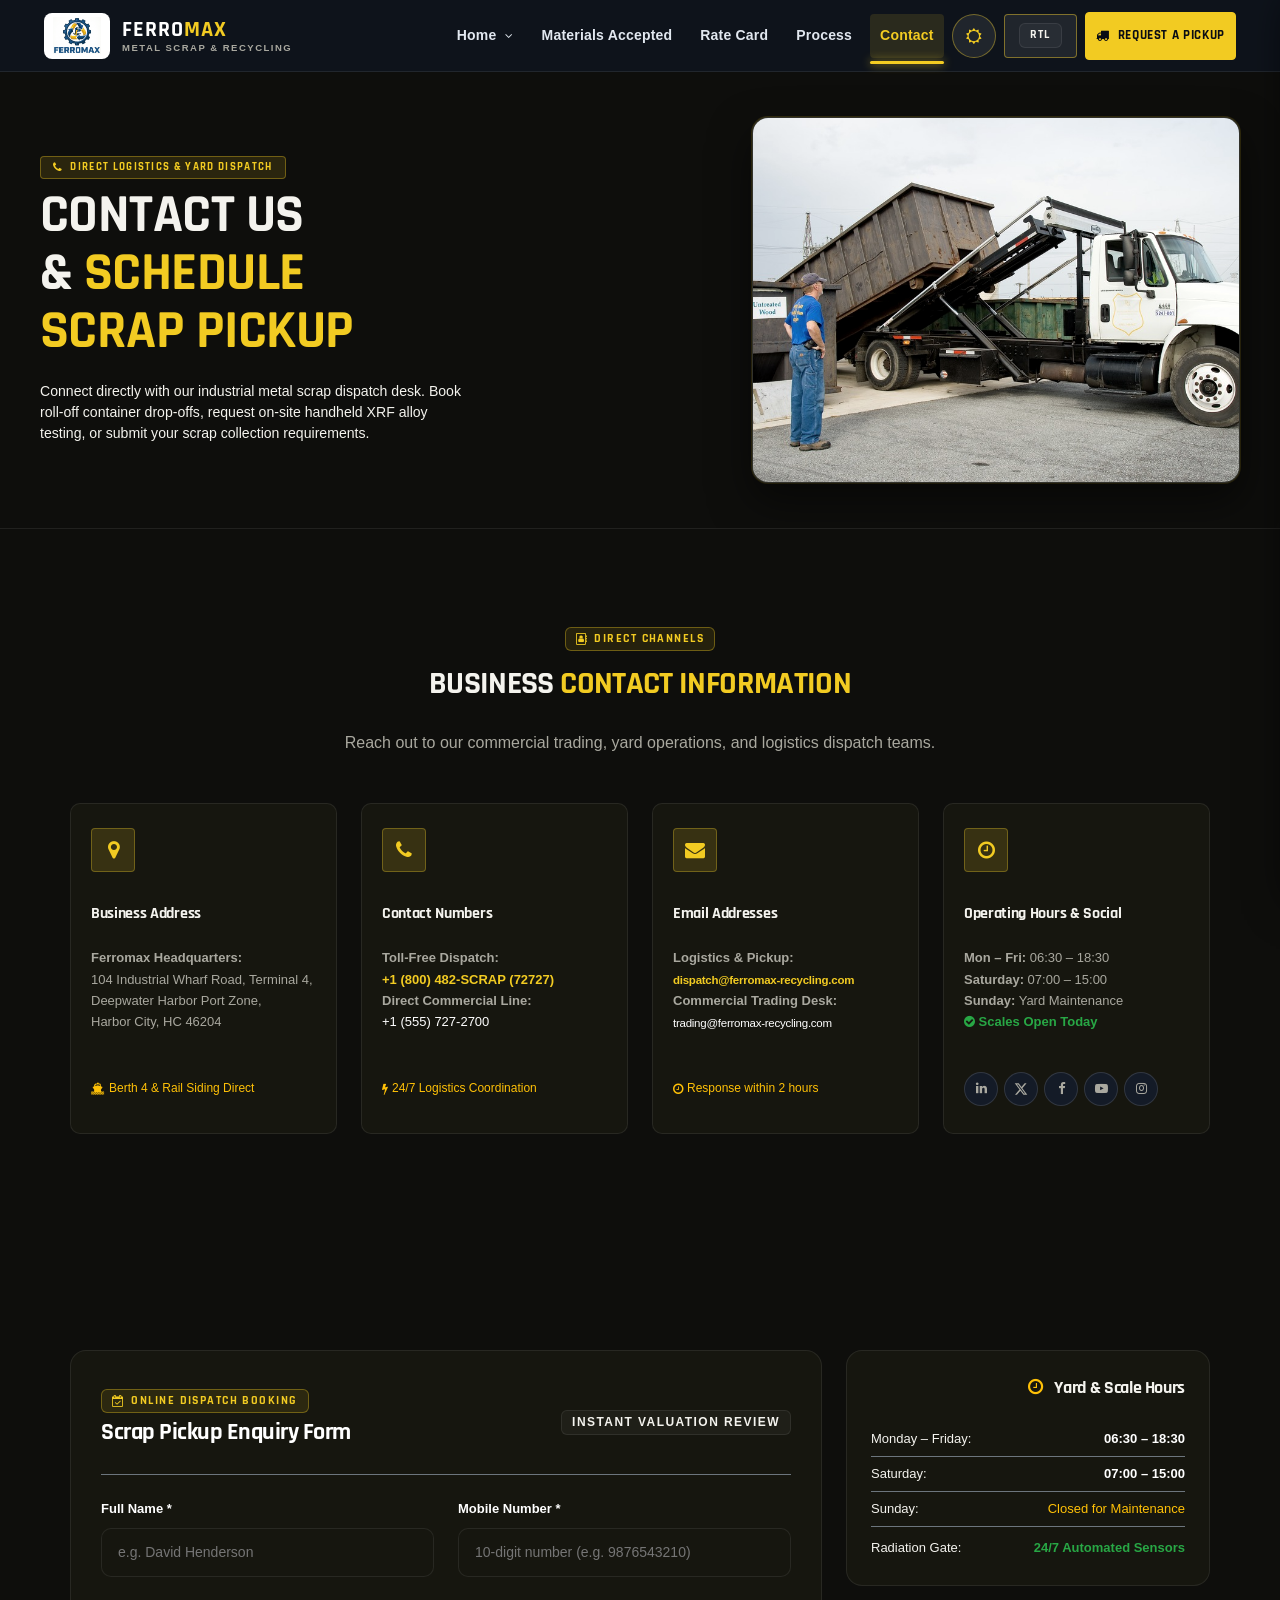
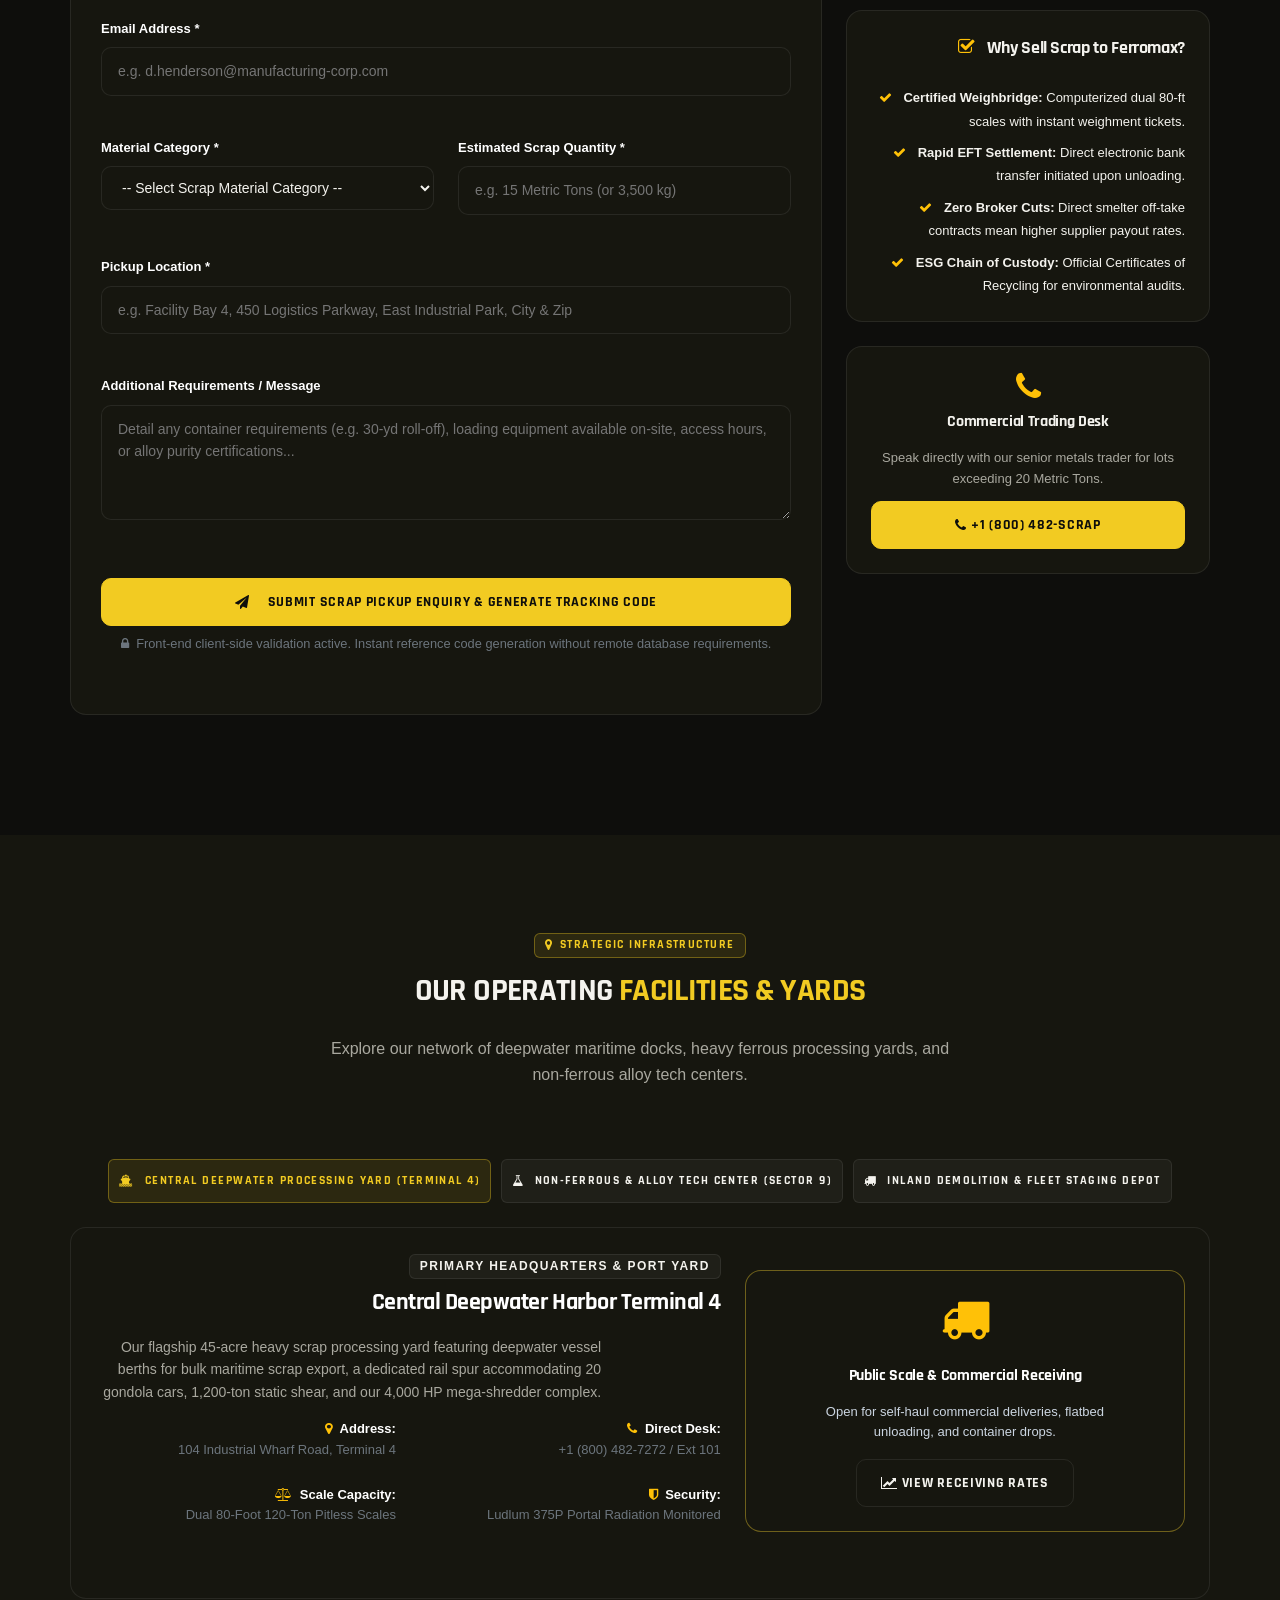
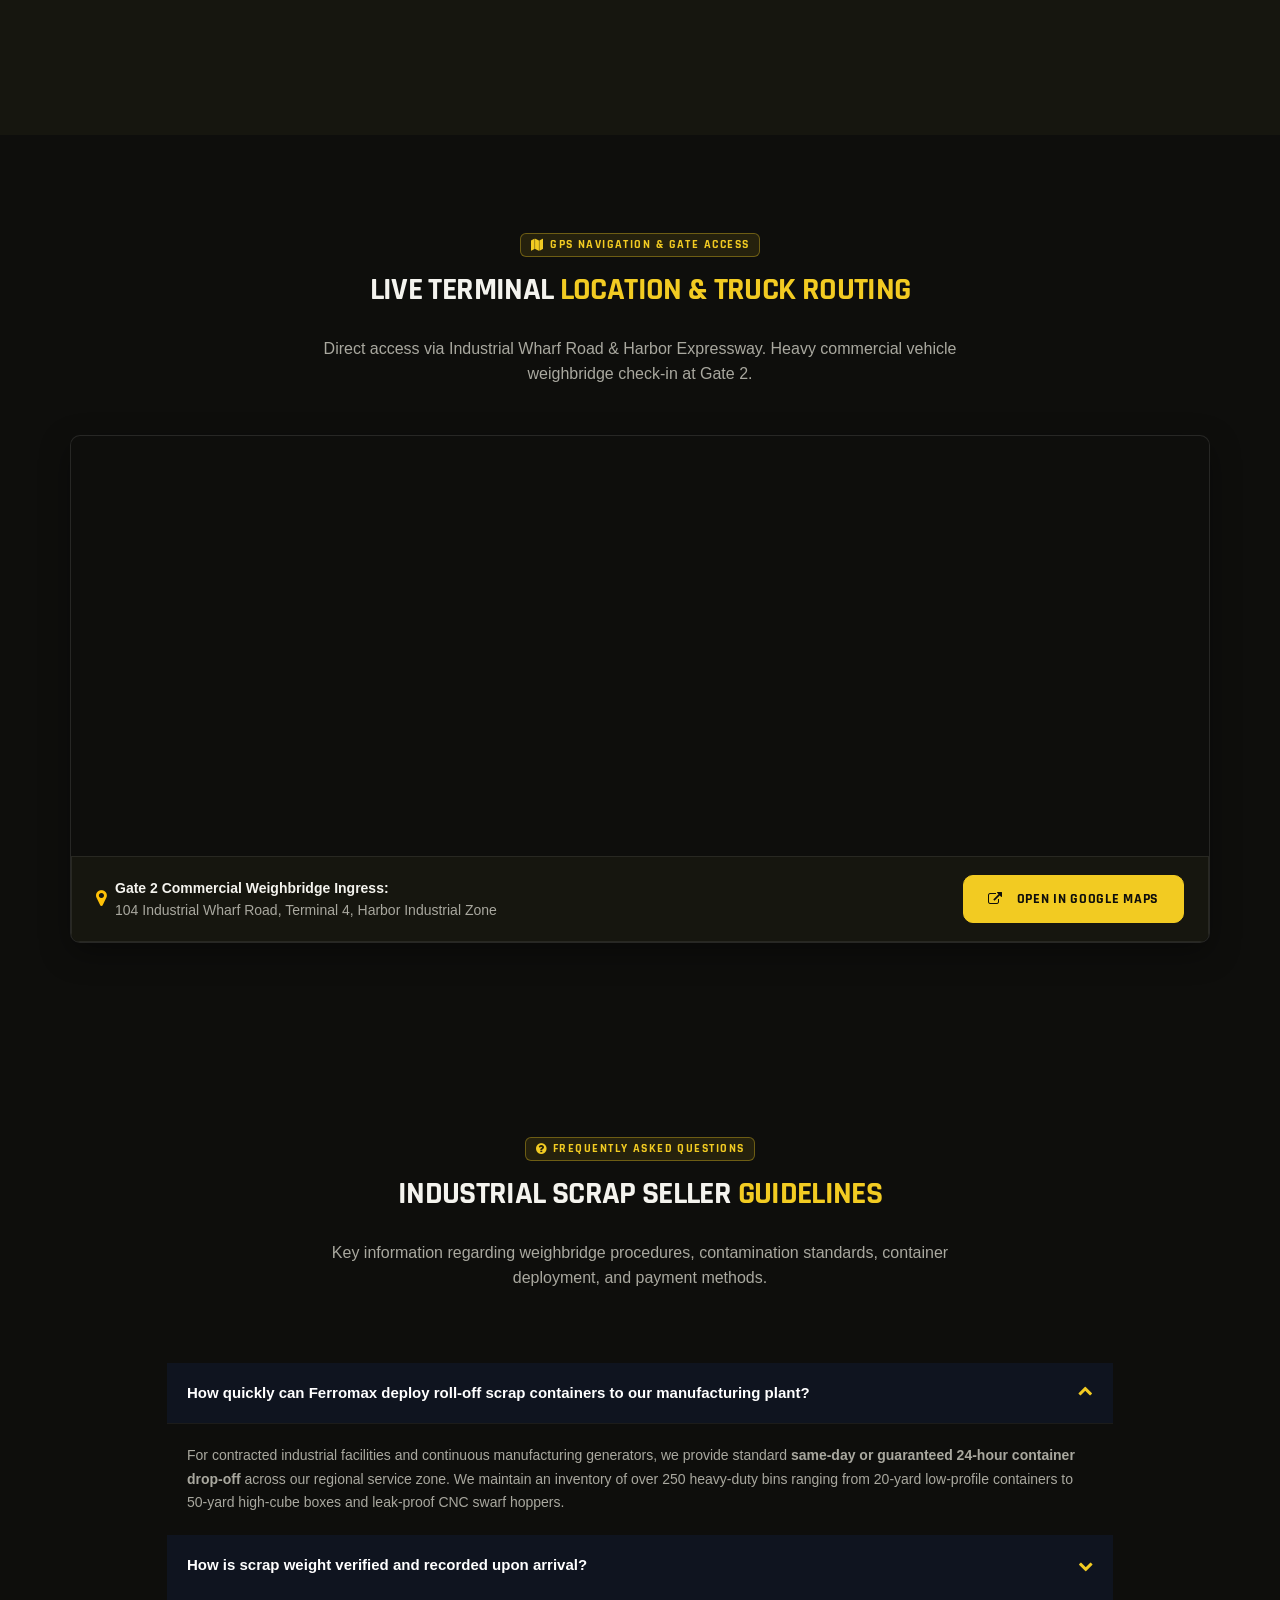
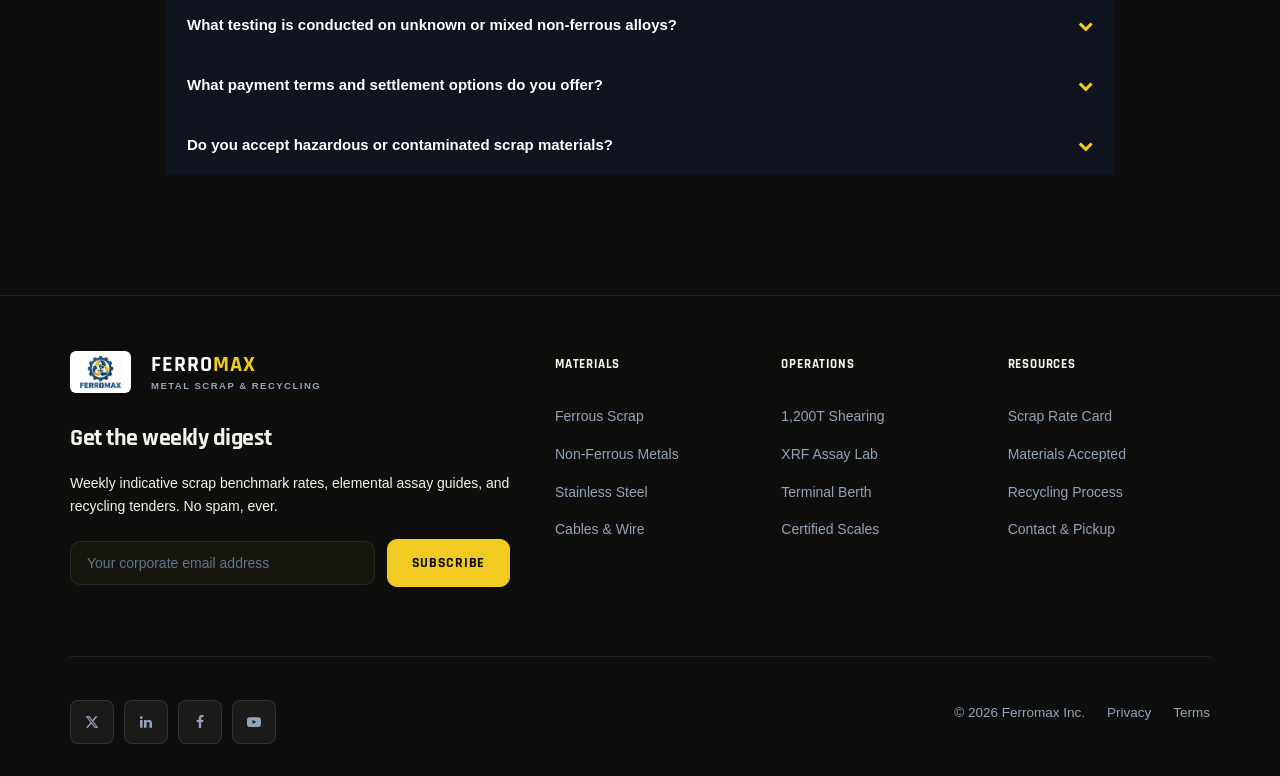
==== commit 0289b915: "Reports corrected and Commiting final" ====
--- a/contact.html
+++ b/contact.html
@@ -33,7 +33,7 @@
       <!-- favicon -->
       <!-- favicon -->
       <link rel="icon" href="assets/images/Metal Logo.png" type="image/png" />
-      <link rel="shortcut icon" href="assets/images/fevicon.png" type="image/png" />
+      <link rel="shortcut icon" href="assets/images/Metal Logo.png" type="image/png" />
    </head>
    <body class="main-layout">
       <!-- preloader -->
@@ -45,7 +45,7 @@
       <div class="sidepanel-overlay"></div>
       <div id="mySidepanel" class="sidepanel-custom">
          <div class="sidepanel-header">
-            <a href="index.html" class="brand-link" aria-label="Ferromax Industrial Scrap">
+            <a href="home-1.html" class="brand-link" aria-label="Ferromax Industrial Scrap">
                <img src="assets/images/Metal Logo.png" alt="Ferromax Industrial Scrap" class="brand-logo-img sidepanel-logo-img">
                <div class="brand-text-wrap ml-2">
                   <span class="brand-title">FERRO<span>MAX</span></span>
@@ -55,7 +55,6 @@
             <button class="sidepanel-close" aria-label="Close Navigation"><i class="fa fa-times"></i></button>
          </div>
          <ul class="sidepanel-links">
-            <li><a class="" href="index.html"><i class="fa fa-home"></i> Home – Industrial Overview</a></li>
             <li class="sidepanel-subitem"><a class="" href="home-1.html"><i class="fa fa-cubes"></i> Home 1 – Material Recovery Hub</a></li>
             <li class="sidepanel-subitem"><a class="" href="home-2.html"><i class="fa fa-cogs"></i> Home 2 – Recycling Operations</a></li>
             <li><a class="" href="material-recovery.html"><i class="fa fa-th-large"></i> Materials Accepted</a></li>
@@ -94,7 +93,7 @@
          <div class="container-fluid px-lg-5">
             <div class="row d_flex align-items-center">
                <div class="col-lg-3 col-md-4 col-7 logo_section">
-                                    <a href="index.html" class="brand-link" aria-label="Ferromax Industrial Metal Scrap &amp; Recycling">
+                                    <a href="home-1.html" class="brand-link" aria-label="Ferromax Industrial Metal Scrap &amp; Recycling">
                      <img src="assets/images/Metal Logo.png" alt="Ferromax Industrial Metal Scrap &amp; Recycling" class="brand-logo-img">
                      <div class="brand-text-wrap ml-2">
                         <span class="brand-title">FERRO<span>MAX</span></span>
@@ -106,7 +105,7 @@
                   <!-- Main Navigation Bar - Exact Order (1 to 8) -->
                   <ul class="navbar-nav-custom d-none d-lg-inline-flex align-items-center">
                      <li class="nav-item-dropdown">
-                        <a href="index.html" class="nav-dropdown-toggle">
+                        <a href="home-1.html" class="nav-dropdown-toggle">
                            Home <i class="fa fa-angle-down"></i>
                         </a>
                         <ul class="nav-dropdown-menu">
@@ -190,13 +189,15 @@
                      <div class="contact-info-icon"><i class="fa fa-map-marker"></i></div>
                      <div class="contact-info-text">
                         <h5>Business Address</h5>
-                        <p>
+                        <div class="contact-info-body">
                            <strong>Ferromax Headquarters:</strong><br>
                            104 Industrial Wharf Road, Terminal 4,<br>
                            Deepwater Harbor Port Zone,<br>
                            Harbor City, HC 46204
-                        </p>
-                        <small class="text-warning d-block mt-2"><i class="fa fa-ship mr-1"></i> Berth 4 &amp; Rail Siding Direct</small>
+                        </div>
+                        <div class="contact-info-footer">
+                           <small class="contact-status-note text-warning"><i class="fa fa-ship mr-1"></i> Berth 4 &amp; Rail Siding Direct</small>
+                        </div>
                      </div>
                   </div>
                </div>
@@ -207,13 +208,15 @@
                      <div class="contact-info-icon"><i class="fa fa-phone"></i></div>
                      <div class="contact-info-text">
                         <h5>Contact Numbers</h5>
-                        <p>
-                           Toll-Free Dispatch:<br>
+                        <div class="contact-info-body">
+                           <strong>Toll-Free Dispatch:</strong><br>
                            <a href="tel:18004827272" class="font-weight-bold contact-accent-link">+1 (800) 482-SCRAP (72727)</a><br>
-                           Direct Commercial Line:<br>
+                           <strong>Direct Commercial Line:</strong><br>
                            <a href="tel:15557272700" class="text-white">+1 (555) 727-2700</a>
-                        </p>
-                        <small class="text-warning d-block mt-2"><i class="fa fa-bolt mr-1"></i> 24/7 Logistics Coordination</small>
+                        </div>
+                        <div class="contact-info-footer">
+                           <small class="contact-status-note text-warning"><i class="fa fa-bolt mr-1"></i> 24/7 Logistics Coordination</small>
+                        </div>
                      </div>
                   </div>
                </div>
@@ -224,13 +227,15 @@
                      <div class="contact-info-icon"><i class="fa fa-envelope"></i></div>
                      <div class="contact-info-text">
                         <h5>Email Addresses</h5>
-                        <p>
-                           Logistics &amp; Pickup:<br>
-                           <a href="mailto:dispatch@ferromax-recycling.com" class="font-weight-bold contact-accent-link">dispatch@ferromax-recycling.com</a><br>
-                           Commercial Trading Desk:<br>
-                           <a href="mailto:trading@ferromax-recycling.com" class="text-white">trading@ferromax-recycling.com</a>
-                        </p>
-                        <small class="text-warning d-block mt-2"><i class="fa fa-clock-o mr-1"></i> Response within 2 hours</small>
+                        <div class="contact-info-body">
+                           <strong>Logistics &amp; Pickup:</strong><br>
+                           <a href="mailto:dispatch@ferromax-recycling.com" class="font-weight-bold contact-accent-link contact-email-link" title="dispatch@ferromax-recycling.com">dispatch@ferromax-recycling.com</a><br>
+                           <strong>Commercial Trading Desk:</strong><br>
+                           <a href="mailto:trading@ferromax-recycling.com" class="text-white contact-email-link" title="trading@ferromax-recycling.com">trading@ferromax-recycling.com</a>
+                        </div>
+                        <div class="contact-info-footer">
+                           <small class="contact-status-note text-warning"><i class="fa fa-clock-o mr-1"></i> Response within 2 hours</small>
+                        </div>
                      </div>
                   </div>
                </div>
@@ -241,18 +246,20 @@
                      <div class="contact-info-icon"><i class="fa fa-clock-o"></i></div>
                      <div class="contact-info-text">
                         <h5>Operating Hours &amp; Social</h5>
-                        <p style="font-size: 13px; line-height: 1.6; margin-bottom: 12px;">
+                        <div class="contact-info-body">
                            <strong>Mon – Fri:</strong> 06:30 – 18:30<br>
                            <strong>Saturday:</strong> 07:00 – 15:00<br>
                            <strong>Sunday:</strong> Yard Maintenance<br>
                            <span class="text-success font-weight-bold"><i class="fa fa-check-circle"></i> Scales Open Today</span>
-                        </p>
-                        <div class="contact-social-links">
-                           <a href="https://linkedin.com" target="_blank" rel="noopener noreferrer" class="social-icon-btn social-li" aria-label="LinkedIn" title="Connect on LinkedIn"><i class="fa fa-linkedin"></i></a>
-                           <a href="https://twitter.com" target="_blank" rel="noopener noreferrer" class="social-icon-btn social-tw" aria-label="Follow on X" title="Follow on X (Twitter)"><svg class="x-twitter-svg" width="13" height="13" viewBox="0 0 24 24" fill="currentColor" aria-hidden="true"><path d="M18.244 2.25h3.308l-7.227 8.26 8.502 11.24H16.17l-5.214-6.817L4.99 21.75H1.68l7.73-8.835L1.254 2.25H8.08l4.713 6.231zm-1.161 17.52h1.833L7.084 4.126H5.117z"/></svg></a>
-                           <a href="https://facebook.com" target="_blank" rel="noopener noreferrer" class="social-icon-btn social-fb" aria-label="Facebook" title="Follow on Facebook"><i class="fa fa-facebook"></i></a>
-                           <a href="https://youtube.com" target="_blank" rel="noopener noreferrer" class="social-icon-btn social-yt" aria-label="YouTube" title="Watch on YouTube"><i class="fa fa-youtube-play"></i></a>
-                           <a href="https://instagram.com" target="_blank" rel="noopener noreferrer" class="social-icon-btn social-ig" aria-label="Instagram" title="Follow on Instagram"><i class="fa fa-instagram"></i></a>
+                        </div>
+                        <div class="contact-info-footer">
+                           <div class="contact-social-links">
+                              <a href="https://linkedin.com" target="_blank" rel="noopener noreferrer" class="social-icon-btn social-li" aria-label="LinkedIn" title="Connect on LinkedIn"><i class="fa fa-linkedin"></i></a>
+                              <a href="https://twitter.com" target="_blank" rel="noopener noreferrer" class="social-icon-btn social-tw" aria-label="Follow on X" title="Follow on X (Twitter)"><svg class="x-twitter-svg" width="13" height="13" viewBox="0 0 24 24" fill="currentColor" aria-hidden="true"><path d="M18.244 2.25h3.308l-7.227 8.26 8.502 11.24H16.17l-5.214-6.817L4.99 21.75H1.68l7.73-8.835L1.254 2.25H8.08l4.713 6.231zm-1.161 17.52h1.833L7.084 4.126H5.117z"/></svg></a>
+                              <a href="https://facebook.com" target="_blank" rel="noopener noreferrer" class="social-icon-btn social-fb" aria-label="Facebook" title="Follow on Facebook"><i class="fa fa-facebook"></i></a>
+                              <a href="https://youtube.com" target="_blank" rel="noopener noreferrer" class="social-icon-btn social-yt" aria-label="YouTube" title="Watch on YouTube"><i class="fa fa-youtube-play"></i></a>
+                              <a href="https://instagram.com" target="_blank" rel="noopener noreferrer" class="social-icon-btn social-ig" aria-label="Instagram" title="Follow on Instagram"><i class="fa fa-instagram"></i></a>
+                           </div>
                         </div>
                      </div>
                   </div>
@@ -750,7 +757,7 @@
             <div class="row align-items-start">
                <!-- Col 1: Brand & Digest Subscription (Acme Model Left) -->
                <div class="col-lg-5 col-md-12 mb-4 mb-lg-0">
-                  <a href="index.html" class="brand-link footer-brand-link mb-3 d-inline-flex align-items-center" aria-label="Ferromax Industrial Metal Scrap &amp; Recycling">
+                  <a href="home-1.html" class="brand-link footer-brand-link mb-3 d-inline-flex align-items-center" aria-label="Ferromax Industrial Metal Scrap &amp; Recycling">
                      <img src="assets/images/Metal Logo.png" alt="Ferromax Industrial Metal Scrap &amp; Recycling" class="brand-logo-img footer-logo-img">
                      <div class="brand-text-wrap ml-2">
                         <span class="brand-title">FERRO<span>MAX</span></span>
--- a/assets/css/industrial.css
+++ b/assets/css/industrial.css
@@ -2491,15 +2491,15 @@
   border: 1px solid rgba(255,255,255,0.08);
   border-radius: var(--radius-md);
   overflow: hidden;
-  margin-bottom: 30px;
+  margin-bottom: 24px;
   display: flex !important;
   flex-direction: column !important;
-  height: 100% !important;
+  height: auto !important;
   transition: var(--transition);
 }
 
 .operation-card:hover {
-  transform: translateY(-6px);
+  transform: translateY(-5px);
   border-color: rgba(243, 207, 45, 0.4);
   box-shadow: 0 12px 30px rgba(0,0,0,0.5);
 }
@@ -2507,7 +2507,7 @@
 .operation-header {
   background: #0c1017;
   padding: 12px 18px !important;
-  min-height: 52px !important;
+  min-height: 48px !important;
   border-bottom: 1px solid rgba(255,255,255,0.07);
   display: flex !important;
   align-items: center !important;
@@ -2516,7 +2516,7 @@
 }
 
 .operation-header h4 {
-  font-size: 15px !important;
+  font-size: 14.5px !important;
   font-weight: 700 !important;
   color: #ffffff !important;
   line-height: 1.35 !important;
@@ -2525,24 +2525,24 @@
 
 .operation-header i {
   color: var(--brand-yellow);
-  font-size: 18px !important;
+  font-size: 17px !important;
   margin-left: 10px;
   flex-shrink: 0;
 }
 
 .operation-body {
-  padding: 20px 20px !important;
+  padding: 16px 18px 16px 18px !important;
   display: flex !important;
   flex-direction: column !important;
   flex-grow: 1 !important;
 }
 
 .operation-body p {
-  font-size: 13.5px !important;
+  font-size: 13px !important;
   color: var(--brand-steel-light);
-  line-height: 1.6 !important;
-  margin-bottom: 16px !important;
-  flex-grow: 1 !important;
+  line-height: 1.55 !important;
+  margin-bottom: 14px !important;
+  flex-grow: 0 !important;
 }
 
 .operation-specs-grid {
@@ -2558,24 +2558,31 @@
 .op-spec-item {
   font-size: 12px;
   margin-top: auto !important;
-  padding-top: 14px !important;
-  border-top: 1px solid rgba(255, 255, 255, 0.08) !important;
+  padding: 9px 12px !important;
+  background: rgba(255, 255, 255, 0.035) !important;
+  border: 1px solid rgba(255, 255, 255, 0.08) !important;
+  border-radius: 6px !important;
+  display: flex !important;
+  flex-direction: column !important;
+  gap: 2px !important;
 }
 
 .op-spec-label {
   color: var(--brand-steel);
   display: block;
-  font-size: 11px;
+  font-size: 10px;
   text-transform: uppercase;
-  margin-bottom: 3px;
-  letter-spacing: 0.5px;
+  margin-bottom: 1px;
+  letter-spacing: 0.6px;
+  font-weight: 600;
 }
 
 .op-spec-val {
   color: #ffffff;
   font-weight: 700;
   font-family: var(--font-industrial);
-  font-size: 13.5px;
+  font-size: 12.5px;
+  line-height: 1.35;
 }
 
 /* =====================================================================
@@ -3081,7 +3088,7 @@
   background: #151d2a;
   border: 1px solid rgba(255, 255, 255, 0.08);
   border-radius: var(--radius-md);
-  padding: 26px 22px;
+  padding: 24px 16px !important;
   margin-bottom: 0 !important;
   transition: var(--transition);
   height: 100% !important;
@@ -3135,19 +3142,30 @@
 
 .industry-scrap-tags {
   display: flex !important;
-  flex-wrap: wrap !important;
-  gap: 6px !important;
+  flex-wrap: nowrap !important;
+  gap: 5px !important;
   margin-top: auto !important;
   align-items: center !important;
+  width: 100% !important;
+  height: 28px !important;
+  min-height: 28px !important;
+  box-sizing: border-box !important;
 }
 
 .industry-tag-pill {
-  font-size: 10.5px !important;
+  font-size: 9.5px !important;
   background: rgba(255, 255, 255, 0.05);
   color: var(--brand-steel);
-  padding: 2.5px 7px !important;
-  border-radius: 3px !important;
+  padding: 3px 6px !important;
+  border-radius: 4px !important;
   white-space: nowrap !important;
+  flex: 0 1 auto !important;
+  text-align: center !important;
+  letter-spacing: 0.2px !important;
+  overflow: hidden !important;
+  text-overflow: ellipsis !important;
+  min-width: 0 !important;
+  line-height: 1.25 !important;
 }
 
 /* Recycling Approach 4-Step Visual */
@@ -4834,7 +4852,8 @@
 }
 
 [data-theme="light"] .op-spec-item {
-  border-top: 1px solid #e2e8f0 !important;
+  background: #f8fafc !important;
+  border: 1px solid #e2e8f0 !important;
 }
 
 [data-theme="light"] .op-spec-label {
@@ -4843,7 +4862,7 @@
 }
 
 [data-theme="light"] .op-spec-val {
-  color: #0e0e0c !important;
+  color: #0f172a !important;
   font-weight: 700 !important;
 }
 
@@ -7875,22 +7894,104 @@
 }
 
 .testimonial-card {
-  display: flex;
-  flex-direction: column;
-  height: 100%;
-}
-
-.testimonial-card > p {
-  flex: 1 1 auto;
-}
-
+  display: flex !important;
+  flex-direction: column !important;
+  height: 100% !important;
+  min-height: 100% !important;
+  justify-content: space-between !important;
+  border-radius: var(--card-radius, 12px) !important;
+  background: var(--color-surface, #161a22) !important;
+  border: 1px solid var(--color-border, rgba(255, 255, 255, 0.08)) !important;
+  box-sizing: border-box !important;
+  transition: var(--card-transition) !important;
+}
+
+[data-theme="light"] .testimonial-card {
+  background: #ffffff !important;
+  border: 1px solid #e2e8f0 !important;
+  box-shadow: 0 4px 18px rgba(0, 0, 0, 0.05) !important;
+}
+
+.testimonial-card:hover {
+  transform: translateY(-4px) !important;
+  border-color: rgba(242, 203, 34, 0.45) !important;
+  box-shadow: 0 12px 28px rgba(0, 0, 0, 0.35) !important;
+}
+
+[data-theme="light"] .testimonial-card:hover {
+  border-color: #F2CB22 !important;
+  box-shadow: 0 12px 28px rgba(0, 0, 0, 0.08) !important;
+}
+
+.testimonial-card > p,
+.testimonial-card p {
+  flex: 1 1 auto !important;
+  margin-bottom: 16px !important;
+  font-size: 13.5px !important;
+  line-height: 1.65 !important;
+  color: var(--color-text, #cbd5e1) !important;
+  text-align: start !important;
+}
+
+[data-theme="light"] .testimonial-card > p,
+[data-theme="light"] .testimonial-card p {
+  color: #334155 !important;
+}
+
+.testimonial-card .testimonial-author,
 .testimonial-card > div:last-child {
   margin-top: auto !important;
-  min-height: 48px;
-  display: flex;
-  align-items: flex-end;
-  justify-content: flex-end;
-  text-align: right;
+  padding-top: 14px !important;
+  border-top: 1px solid rgba(255, 255, 255, 0.08) !important;
+  display: flex !important;
+  align-items: center !important;
+  justify-content: flex-start !important;
+  text-align: start !important;
+  width: 100% !important;
+  height: 40px !important;
+  min-height: 40px !important;
+  max-height: 40px !important;
+  box-sizing: border-box !important;
+}
+
+[data-theme="light"] .testimonial-card .testimonial-author,
+[data-theme="light"] .testimonial-card > div:last-child {
+  border-top: 1px solid #e2e8f0 !important;
+}
+
+.testimonial-card .testimonial-author strong,
+.testimonial-card > div:last-child strong,
+.testimonial-author-text {
+  color: #F2CB22 !important;
+  font-size: 12.5px !important;
+  font-weight: 700 !important;
+  text-align: start !important;
+  display: block !important;
+  line-height: 1.4 !important;
+  letter-spacing: 0.02em !important;
+  white-space: nowrap !important;
+  overflow: hidden !important;
+  text-overflow: ellipsis !important;
+  width: 100% !important;
+  max-width: 100% !important;
+}
+
+[data-theme="light"] .testimonial-card .testimonial-author strong,
+[data-theme="light"] .testimonial-card > div:last-child strong,
+[data-theme="light"] .testimonial-author-text {
+  color: #b45309 !important;
+}
+
+#testimonials-section .row,
+#industries-section .row {
+  display: flex !important;
+  flex-wrap: wrap !important;
+}
+
+#testimonials-section [class*="col-"],
+#industries-section [class*="col-"] {
+  display: flex !important;
+  flex-direction: column !important;
 }
 
 .footer-legal-link {
@@ -7936,35 +8037,292 @@
 }
 
 .contact-info-card {
-  min-height: 220px;
-  align-items: flex-start;
+  display: flex !important;
+  flex-direction: column !important;
+  height: 100% !important;
+  min-height: 250px !important;
+  padding: 24px 20px !important;
+  box-sizing: border-box !important;
+  border-radius: var(--radius-md) !important;
+}
+
+.contact-info-icon {
+  width: 44px !important;
+  height: 44px !important;
+  margin-bottom: 16px !important;
+  flex-shrink: 0 !important;
+  display: flex !important;
+  align-items: center !important;
+  justify-content: center !important;
+  border-radius: var(--radius-sm) !important;
 }
 
 .contact-info-text {
-  min-width: 0;
-  width: 100%;
-  overflow-wrap: anywhere;
-}
-
-.contact-info-text a {
-  overflow-wrap: anywhere;
-  word-break: break-word;
-}
-
+  display: flex !important;
+  flex-direction: column !important;
+  flex: 1 1 auto !important;
+  width: 100% !important;
+  min-width: 0 !important;
+}
+
+.contact-info-text h5 {
+  font-size: 16px !important;
+  font-weight: 700 !important;
+  margin-bottom: 12px !important;
+  line-height: 1.3 !important;
+  min-height: 22px !important;
+}
+
+.contact-info-body,
+.contact-info-text p {
+  font-size: 13px !important;
+  line-height: 1.65 !important;
+  color: var(--brand-steel, #94a3b8) !important;
+  margin: 0 0 16px 0 !important;
+  flex: 1 1 auto !important;
+}
+
+[data-theme="light"] .contact-info-body,
+[data-theme="light"] .contact-info-text p {
+  color: #334155 !important;
+}
+
+.contact-info-footer {
+  margin-top: auto !important;
+  height: 40px !important;
+  min-height: 40px !important;
+  max-height: 40px !important;
+  display: flex !important;
+  align-items: center !important;
+  width: 100% !important;
+  box-sizing: border-box !important;
+}
+
+.contact-status-note {
+  font-size: 12px !important;
+  line-height: 1.3 !important;
+  display: inline-flex !important;
+  align-items: center !important;
+  white-space: nowrap !important;
+  margin: 0 !important;
+}
+
+[data-theme="light"] .contact-status-note,
+[data-theme="light"] .contact-info-card .text-warning {
+  color: #b45309 !important;
+}
+
+.contact-email-link {
+  font-size: 11.5px !important;
+  white-space: nowrap !important;
+  display: inline-block !important;
+  max-width: 100% !important;
+  overflow: hidden !important;
+  text-overflow: ellipsis !important;
+  vertical-align: bottom !important;
+  letter-spacing: -0.25px !important;
+  word-break: keep-all !important;
+  overflow-wrap: normal !important;
+}
+
+.contact-social-links {
+  display: flex !important;
+  flex-wrap: nowrap !important;
+  align-items: center !important;
+  gap: 6px !important;
+  margin: 0 !important;
+  width: 100% !important;
+}
+
+/* Bulk Volume Tier Bonus Structure Alignment & Highlighter */
 .volume-tier-card {
-  justify-content: flex-start;
-  min-height: 300px;
-}
-
-.volume-tier-card > h4,
-.volume-tier-card > p,
+  display: flex !important;
+  flex-direction: column !important;
+  height: 100% !important;
+  margin-top: 0 !important;
+  margin-bottom: 0 !important;
+  transform: none !important;
+  border-radius: var(--radius-md) !important;
+  background: var(--color-surface, #131924) !important;
+  border: 1px solid rgba(255, 255, 255, 0.08) !important;
+  padding: 26px 22px !important;
+  box-sizing: border-box !important;
+  min-height: 300px !important;
+  transition: var(--transition) !important;
+}
+
+.volume-tier-card:hover {
+  transform: translateY(-4px) !important;
+  box-shadow: 0 10px 25px rgba(0, 0, 0, 0.35) !important;
+}
+
+/* Card 2 Highlighter in Dark Mode */
+.volume-tier-card.border-warning,
+.volume-tier-card.featured-tier {
+  border: 2px solid #F2CB22 !important;
+  box-shadow: 0 8px 30px rgba(242, 203, 34, 0.12) !important;
+}
+
+/* Card 3 Green Accent in Dark Mode */
+.volume-tier-card.border-success {
+  border: 1px solid rgba(16, 185, 129, 0.35) !important;
+}
+
+/* Light Mode Card Containers */
+[data-theme="light"] .volume-tier-card {
+  background: #ffffff !important;
+  border: 1px solid #e2e8f0 !important;
+  box-shadow: 0 4px 18px rgba(0, 0, 0, 0.05) !important;
+}
+
+/* Light Mode Card 2 Highlighter */
+[data-theme="light"] .volume-tier-card.border-warning,
+[data-theme="light"] .volume-tier-card.featured-tier {
+  border: 2px solid #F2CB22 !important;
+  box-shadow: 0 8px 30px rgba(242, 203, 34, 0.18) !important;
+}
+
+/* Light Mode Card 3 */
+[data-theme="light"] .volume-tier-card.border-success {
+  border: 1px solid rgba(16, 185, 129, 0.35) !important;
+}
+
+/* Badges at top */
 .volume-tier-card > .badge {
-  width: 100%;
-}
-
+  width: fit-content !important;
+  display: inline-flex !important;
+  align-items: center !important;
+  align-self: flex-start !important;
+  padding: 5px 12px !important;
+  font-size: 11px !important;
+  font-weight: 700 !important;
+  letter-spacing: 0.5px !important;
+  text-transform: uppercase !important;
+  border-radius: 4px !important;
+  margin-bottom: 16px !important;
+  line-height: 1.2 !important;
+}
+
+.volume-tier-card .badge-secondary {
+  background: rgba(255, 255, 255, 0.06) !important;
+  color: #cbd5e1 !important;
+  border: 1px solid rgba(255, 255, 255, 0.12) !important;
+}
+
+[data-theme="light"] .volume-tier-card .badge-secondary {
+  background: #f1f5f9 !important;
+  color: #334155 !important;
+  border: 1px solid #cbd5e1 !important;
+}
+
+.volume-tier-card .badge-warning {
+  background: #F2CB22 !important;
+  color: #0e0e0c !important;
+  border: 1px solid #F2CB22 !important;
+}
+
+[data-theme="light"] .volume-tier-card .badge-warning {
+  background: #F2CB22 !important;
+  color: #0e0e0c !important;
+  border: 1px solid #d97706 !important;
+}
+
+.volume-tier-card .badge-success {
+  background: rgba(16, 185, 129, 0.15) !important;
+  color: #10b981 !important;
+  border: 1px solid rgba(16, 185, 129, 0.3) !important;
+}
+
+[data-theme="light"] .volume-tier-card .badge-success {
+  background: #ecfdf5 !important;
+  color: #059669 !important;
+  border: 1px solid #10b981 !important;
+}
+
+/* Headings */
+.volume-tier-card h4 {
+  font-size: 20px !important;
+  font-weight: 700 !important;
+  color: #ffffff !important;
+  margin-bottom: 12px !important;
+  line-height: 1.3 !important;
+}
+
+[data-theme="light"] .volume-tier-card h4 {
+  color: #0f172a !important;
+}
+
+/* Paragraphs */
+.volume-tier-card p {
+  font-size: 13.5px !important;
+  line-height: 1.65 !important;
+  color: var(--brand-steel, #94a3b8) !important;
+  margin-bottom: 20px !important;
+  flex: 1 1 auto !important;
+}
+
+[data-theme="light"] .volume-tier-card p {
+  color: #475569 !important;
+}
+
+/* Bottom Rate Boxes */
 .volume-tier-card > div:last-child {
-  width: 100%;
-  margin-top: auto;
+  width: 100% !important;
+  margin-top: auto !important;
+  padding: 14px 16px !important;
+  border-radius: 8px !important;
+  height: 96px !important;
+  min-height: 96px !important;
+  max-height: 96px !important;
+  display: flex !important;
+  flex-direction: column !important;
+  justify-content: center !important;
+  box-sizing: border-box !important;
+}
+
+/* Dark Mode Bottom Boxes */
+.volume-tier-card:nth-child(1) > div:last-child {
+  background: rgba(255, 255, 255, 0.04) !important;
+  border: 1px solid rgba(255, 255, 255, 0.1) !important;
+}
+
+.volume-tier-card.border-warning > div:last-child {
+  background: rgba(242, 203, 34, 0.06) !important;
+  border: 1px solid rgba(242, 203, 34, 0.4) !important;
+}
+
+.volume-tier-card.border-success > div:last-child {
+  background: rgba(16, 185, 129, 0.06) !important;
+  border: 1px solid rgba(16, 185, 129, 0.4) !important;
+}
+
+/* Light Mode Bottom Boxes */
+[data-theme="light"] .volume-tier-card > div:last-child {
+  background: #f8fafc !important;
+  border: 1px solid #e2e8f0 !important;
+}
+
+[data-theme="light"] .volume-tier-card.border-warning > div:last-child {
+  background: #fffbeb !important;
+  border: 1px solid #fcd34d !important;
+}
+
+[data-theme="light"] .volume-tier-card.border-success > div:last-child {
+  background: #ecfdf5 !important;
+  border: 1px solid #a7f3d0 !important;
+}
+
+/* Rate titles & subtitles in Light Mode */
+[data-theme="light"] .volume-tier-card strong.text-warning {
+  color: #b45309 !important;
+}
+
+[data-theme="light"] .volume-tier-card strong.text-success {
+  color: #047857 !important;
+}
+
+[data-theme="light"] .volume-tier-card small.text-muted {
+  color: #64748b !important;
 }
 
 /* Responsive alignment pass for catalogue, material, and benefit sections */
@@ -9508,18 +9866,19 @@
 }
 
 .page-hero {
-  --hero-min-h: clamp(420px, 56vh, 560px);
+  --hero-min-h: clamp(480px, 58vh, 580px);
   min-height: var(--hero-min-h);
-  background: var(--color-base) !important;
-  background-color: var(--color-base) !important;
+  background: #0e0e0c !important;
+  background-color: #0e0e0c !important;
   background-image: none !important;
-  display: flex;
-  align-items: center;
-  justify-content: center;
-  position: relative;
-  overflow: hidden;
-  padding: clamp(8px, 1.4vh, 18px) 0 !important;
-  box-sizing: border-box;
+  display: flex !important;
+  align-items: center !important;
+  justify-content: center !important;
+  position: relative !important;
+  overflow: hidden !important;
+  padding-top: clamp(112px, 13vh, 132px) !important;
+  padding-bottom: clamp(38px, 5vh, 52px) !important;
+  box-sizing: border-box !important;
   border-bottom: 1px solid var(--color-border);
 }
 
@@ -9538,7 +9897,7 @@
   padding-right: clamp(16px, 3.5vw, 40px);
   display: grid;
   grid-template-columns: 1.15fr 0.85fr;
-  gap: clamp(24px, 4vw, 64px);
+  gap: clamp(32px, 4vw, 64px);
   align-items: center;
   box-sizing: border-box;
 }
@@ -9564,7 +9923,7 @@
   display: inline-flex !important;
   align-items: center !important;
   gap: 7px !important;
-  margin-bottom: 6px !important;
+  margin-bottom: 8px !important;
   box-shadow: none !important;
   text-shadow: none !important;
   line-height: 1.2 !important;
@@ -9576,15 +9935,15 @@
 
 .page-hero-title {
   font-family: var(--font-heading) !important;
-  font-size: clamp(2rem, 4.2vw, 3.5rem) !important;
-  line-height: 1.05 !important;
+  font-size: clamp(2rem, 4.2vw, 3.4rem) !important;
+  line-height: 1.08 !important;
   max-width: 18ch !important;
   text-wrap: balance !important;
-  color: var(--color-text) !important;
-  margin: 0 0 6px 0 !important;
+  color: #ffffff !important;
+  margin: 0 0 10px 0 !important;
   font-weight: 800 !important;
   text-transform: uppercase !important;
-  letter-spacing: -0.02em !important;
+  letter-spacing: -0.01em !important;
   text-shadow: none !important;
 }
 
@@ -9595,11 +9954,11 @@
 }
 
 .page-hero-lead {
-  font-size: clamp(0.85rem, 0.95vw, 0.98rem) !important;
-  line-height: 1.4 !important;
-  color: var(--color-text-muted) !important;
+  font-size: clamp(0.88rem, 0.98vw, 1.02rem) !important;
+  line-height: 1.5 !important;
+  color: #a9a89f !important;
   margin: 0 !important;
-  max-width: 52ch !important;
+  max-width: 54ch !important;
   text-shadow: none !important;
 }
 
@@ -9607,20 +9966,20 @@
   display: flex !important;
   flex-wrap: wrap !important;
   align-items: center !important;
-  gap: 5px !important;
-  margin-top: 5px !important;
-  margin-bottom: 7px !important;
+  gap: 6px !important;
+  margin-top: 10px !important;
+  margin-bottom: 12px !important;
 }
 
 .page-hero .home2-terminal-tag {
   display: inline-flex !important;
   align-items: center !important;
   gap: 5px !important;
-  padding: 2px 7px !important;
+  padding: 3px 8px !important;
   background: rgba(242, 203, 34, 0.1) !important;
   border: 1px solid rgba(242, 203, 34, 0.28) !important;
   color: var(--color-accent) !important;
-  font-size: 10px !important;
+  font-size: 10.5px !important;
   font-weight: 700 !important;
   border-radius: 4px !important;
   text-transform: uppercase !important;
@@ -9637,25 +9996,25 @@
 }
 
 .page-hero .hero-cta-group {
-  margin-top: 2px !important;
+  margin-top: 4px !important;
   display: flex !important;
   align-items: center !important;
   flex-wrap: wrap !important;
-  gap: 6px !important;
+  gap: 8px !important;
 }
 
 .page-hero .hero-cta-group .btn-industrial-primary {
   background: var(--color-accent) !important;
   border: 1px solid var(--color-accent) !important;
-  color: var(--color-accent-text) !important;
+  color: #0e0e0c !important;
   font-family: var(--font-heading) !important;
   font-size: 12px !important;
   font-weight: 700 !important;
   letter-spacing: 0.05em !important;
-  padding: 0 16px !important;
-  height: 38px !important;
-  min-height: 38px !important;
-  border-radius: 10px !important;
+  padding: 0 18px !important;
+  height: 40px !important;
+  min-height: 40px !important;
+  border-radius: 8px !important;
   display: inline-flex !important;
   align-items: center !important;
   gap: 6px !important;
@@ -9670,21 +10029,21 @@
 .page-hero .hero-cta-group .btn-industrial-primary:hover {
   background: #ffffff !important;
   border-color: #ffffff !important;
-  color: var(--color-accent-text) !important;
+  color: #0e0e0c !important;
 }
 
 .page-hero .hero-cta-group .btn-industrial-secondary {
   background: transparent !important;
   border: 1px solid rgba(255, 255, 255, 0.25) !important;
-  color: var(--color-text) !important;
+  color: #ffffff !important;
   font-family: var(--font-heading) !important;
   font-size: 12px !important;
   font-weight: 600 !important;
   letter-spacing: 0.05em !important;
-  padding: 0 16px !important;
-  height: 38px !important;
-  min-height: 38px !important;
-  border-radius: 10px !important;
+  padding: 0 18px !important;
+  height: 40px !important;
+  min-height: 40px !important;
+  border-radius: 8px !important;
   display: inline-flex !important;
   align-items: center !important;
   gap: 6px !important;
@@ -9697,8 +10056,9 @@
 }
 
 .page-hero .hero-cta-group .btn-industrial-secondary:hover {
-  border-color: var(--color-border-hover) !important;
+  border-color: var(--color-accent) !important;
   color: var(--color-accent) !important;
+  background: rgba(255, 255, 255, 0.06) !important;
 }
 
 .page-hero-media {
@@ -9711,14 +10071,16 @@
 .page-hero-figure {
   margin: 0 !important;
   width: 100% !important;
+  max-height: 380px !important;
   aspect-ratio: 4 / 3 !important;
-  border-radius: 20px !important;
+  border-radius: 16px !important;
   overflow: hidden !important;
-  border: 1px solid var(--color-border) !important;
-  background-color: var(--color-surface) !important;
+  border: 1px solid rgba(255, 255, 255, 0.12) !important;
+  background-color: #16160f !important;
   position: relative !important;
   clip-path: none !important;
   box-sizing: border-box !important;
+  box-shadow: 0 18px 42px rgba(0, 0, 0, 0.5), 0 0 0 1px rgba(242, 203, 34, 0.16) !important;
 }
 
 .page-hero-figure img {
@@ -9731,6 +10093,16 @@
 }
 
 @media (max-width: 1199.98px) and (min-width: 900px) {
+  .page-hero {
+    padding-top: 112px !important;
+    padding-bottom: 40px !important;
+  }
+  .page-hero-container {
+    gap: 32px !important;
+  }
+  .page-hero-figure {
+    max-height: 340px !important;
+  }
   .page-hero .hero-cta-group {
     flex-wrap: nowrap !important;
     gap: 6px !important;
@@ -9738,121 +10110,131 @@
   .page-hero .hero-cta-group .btn-industrial-primary,
   .page-hero .hero-cta-group .btn-industrial-secondary {
     font-size: 11px !important;
-    padding: 0 10px !important;
-    height: 34px !important;
-    min-height: 34px !important;
+    padding: 0 12px !important;
+    height: 36px !important;
+    min-height: 36px !important;
   }
   .page-hero .home2-terminal-tags {
-    margin-top: 4px !important;
-    margin-bottom: 5px !important;
-    gap: 4px !important;
+    margin-top: 6px !important;
+    margin-bottom: 8px !important;
+    gap: 5px !important;
   }
   .page-hero .home2-terminal-tag {
     font-size: 9.5px !important;
-    padding: 2px 5px !important;
+    padding: 2px 6px !important;
   }
 }
 
 @media (max-width: 899.98px) {
   .page-hero {
-    padding: clamp(6px, 1vh, 14px) 0 !important;
+    padding-top: calc(76px + 24px) !important;
+    padding-bottom: 36px !important;
+    min-height: auto !important;
   }
   .page-hero-container {
     grid-template-columns: 1fr !important;
-    gap: clamp(6px, 1.2vh, 10px) !important;
+    gap: 22px !important;
   }
   .page-hero-media {
-    order: -1 !important;
+    order: 2 !important;
     width: 100% !important;
     display: flex !important;
     justify-content: center !important;
   }
   .page-hero-figure {
     aspect-ratio: 16 / 9 !important;
-    width: min(100%, 260px) !important;
-    height: auto !important;
-    max-height: none !important;
+    width: 100% !important;
+    max-width: 520px !important;
+    max-height: 290px !important;
+    border-radius: 14px !important;
     margin: 0 auto !important;
+    box-shadow: 0 12px 30px rgba(0, 0, 0, 0.45), 0 0 0 1px rgba(242, 203, 34, 0.16) !important;
   }
   .page-hero .hero-badge-pill {
     font-size: 11px !important;
-    padding: 3px 9px !important;
-    margin-bottom: 4px !important;
+    padding: 3px 10px !important;
+    margin-bottom: 6px !important;
   }
   .page-hero-title {
-    margin-bottom: 4px !important;
+    font-size: 2.1rem !important;
+    margin-bottom: 6px !important;
   }
   .page-hero-lead {
-    font-size: 0.86rem !important;
-    line-height: 1.36 !important;
+    font-size: 0.92rem !important;
+    line-height: 1.45 !important;
   }
   .page-hero .home2-terminal-tags {
-    margin-top: 4px !important;
-    margin-bottom: 5px !important;
-    gap: 4px !important;
+    margin-top: 6px !important;
+    margin-bottom: 8px !important;
+    gap: 5px !important;
   }
   .page-hero .home2-terminal-tag {
     font-size: 9.5px !important;
+    padding: 2px 6px !important;
+  }
+  .page-hero .hero-cta-group {
+    gap: 6px !important;
+  }
+  .page-hero .hero-cta-group .btn-industrial-primary,
+  .page-hero .hero-cta-group .btn-industrial-secondary {
+    font-size: 11.5px !important;
+    padding: 0 14px !important;
+    height: 36px !important;
+    min-height: 36px !important;
+  }
+}
+
+@media (max-width: 575.98px) {
+  .page-hero {
+    padding-top: calc(68px + 18px) !important;
+    padding-bottom: 28px !important;
+  }
+  .page-hero-container {
+    gap: 16px !important;
+    padding-left: 16px !important;
+    padding-right: 16px !important;
+  }
+  .page-hero-figure {
+    width: 100% !important;
+    max-width: 100% !important;
+    aspect-ratio: 16 / 9 !important;
+    max-height: 240px !important;
+    border-radius: 12px !important;
+    box-shadow: 0 10px 24px rgba(0, 0, 0, 0.45), 0 0 0 1px rgba(242, 203, 34, 0.16) !important;
+  }
+  .page-hero .hero-badge-pill {
+    font-size: 10px !important;
+    padding: 3px 8px !important;
+    margin-bottom: 5px !important;
+  }
+  .page-hero-title {
+    font-size: 1.75rem !important;
+    line-height: 1.12 !important;
+    margin-bottom: 6px !important;
+  }
+  .page-hero-lead {
+    font-size: 0.85rem !important;
+    line-height: 1.4 !important;
+  }
+  .page-hero .home2-terminal-tags {
+    margin-top: 5px !important;
+    margin-bottom: 8px !important;
+    gap: 4px !important;
+  }
+  .page-hero .home2-terminal-tag {
+    font-size: 9px !important;
     padding: 2px 5px !important;
   }
   .page-hero .hero-cta-group {
-    gap: 5px !important;
+    flex-wrap: wrap !important;
+    gap: 6px !important;
   }
   .page-hero .hero-cta-group .btn-industrial-primary,
   .page-hero .hero-cta-group .btn-industrial-secondary {
     font-size: 11px !important;
-    padding: 0 11px !important;
+    padding: 0 12px !important;
     height: 34px !important;
     min-height: 34px !important;
-  }
-}
-
-@media (max-width: 480px) {
-  .page-hero {
-    padding: 5px 0 !important;
-  }
-  .page-hero-container {
-    gap: 5px !important;
-  }
-  .page-hero-figure {
-    width: min(100%, 150px) !important;
-    aspect-ratio: 16 / 9 !important;
-    height: auto !important;
-  }
-  .page-hero .hero-badge-pill {
-    font-size: 9.5px !important;
-    padding: 2px 7px !important;
-    margin-bottom: 3px !important;
-  }
-  .page-hero-title {
-    font-size: 2rem !important;
-    line-height: 1.05 !important;
-    margin-bottom: 3px !important;
-  }
-  .page-hero-lead {
-    font-size: 0.78rem !important;
-    line-height: 1.3 !important;
-  }
-  .page-hero .home2-terminal-tags {
-    margin-top: 3px !important;
-    margin-bottom: 4px !important;
-    gap: 3px !important;
-  }
-  .page-hero .home2-terminal-tag {
-    font-size: 8.5px !important;
-    padding: 2px 4px !important;
-  }
-  .page-hero .hero-cta-group {
-    flex-wrap: nowrap !important;
-    gap: 4px !important;
-  }
-  .page-hero .hero-cta-group .btn-industrial-primary,
-  .page-hero .hero-cta-group .btn-industrial-secondary {
-    font-size: 9.5px !important;
-    padding: 0 6px !important;
-    height: 28px !important;
-    min-height: 28px !important;
-    letter-spacing: 0 !important;
   }
 }
 
@@ -11433,3 +11815,676 @@
     padding: 14px 16px !important;
   }
 }
+
+/* =====================================================================
+   WHY CHOOSE US EXTENSION & INDUSTRIAL ASSURANCE (home-1.html)
+   ===================================================================== */
+#why-choose-us {
+  padding-top: 75px !important;
+  padding-bottom: 50px !important;
+}
+
+.why-assurance-bar {
+  background: rgba(19, 26, 38, 0.7);
+  border: 1px solid rgba(255, 255, 255, 0.08);
+  border-radius: var(--radius-md, 10px);
+  padding: 24px 20px;
+  margin-top: 15px;
+  margin-bottom: 30px;
+}
+
+.why-assurance-item {
+  display: flex;
+  align-items: flex-start;
+  gap: 14px;
+}
+
+.why-assurance-icon {
+  width: 44px;
+  height: 44px;
+  border-radius: 8px;
+  background: rgba(243, 207, 45, 0.12);
+  border: 1px solid rgba(243, 207, 45, 0.3);
+  color: var(--brand-yellow, #f3cf2d);
+  display: flex;
+  align-items: center;
+  justify-content: center;
+  font-size: 18px;
+  flex-shrink: 0;
+  transition: var(--transition);
+}
+
+.why-assurance-item:hover .why-assurance-icon {
+  background: var(--brand-yellow, #f3cf2d);
+  color: #0e0e0c;
+  transform: translateY(-2px);
+}
+
+.why-assurance-item h5 {
+  font-size: 15px;
+  font-weight: 700;
+  margin-bottom: 4px;
+  color: #ffffff;
+}
+
+.why-assurance-item p {
+  font-size: 12.5px;
+  line-height: 1.5;
+  margin: 0;
+  color: #94a3b8;
+}
+
+/* Why Choose Us: Workflow Sequence */
+.why-workflow-wrap {
+  margin-top: 10px;
+  margin-bottom: 30px;
+}
+
+.why-workflow-card {
+  background: #131a26;
+  border: 1px solid rgba(255, 255, 255, 0.07);
+  border-radius: var(--radius-md, 10px);
+  padding: 22px 18px;
+  height: 100%;
+  position: relative;
+  transition: var(--transition);
+}
+
+.why-workflow-card:hover {
+  border-color: var(--brand-yellow, #f3cf2d);
+  transform: translateY(-4px);
+  box-shadow: 0 8px 20px rgba(0, 0, 0, 0.35);
+}
+
+.why-workflow-num {
+  font-family: var(--font-industrial, 'Teko', sans-serif);
+  font-size: 26px;
+  font-weight: 800;
+  color: var(--brand-yellow, #f3cf2d);
+  line-height: 1;
+  margin-bottom: 8px;
+  display: flex;
+  align-items: center;
+  justify-content: space-between;
+}
+
+.why-workflow-card h5 {
+  font-size: 15px;
+  font-weight: 700;
+  color: #ffffff;
+  margin-bottom: 6px;
+}
+
+.why-workflow-card p {
+  font-size: 12.5px;
+  line-height: 1.55;
+  color: #94a3b8;
+  margin: 0;
+}
+
+/* Why Choose Us: Audit CTA Banner */
+.why-audit-cta-banner {
+  background: linear-gradient(135deg, #182232 0%, #0d121c 100%);
+  border: 1px solid rgba(243, 207, 45, 0.3);
+  border-radius: var(--radius-md, 10px);
+  padding: 22px 28px;
+  display: flex;
+  align-items: center;
+  justify-content: space-between;
+  flex-wrap: wrap;
+  gap: 18px;
+  margin-top: 10px;
+}
+
+.why-audit-cta-text h4 {
+  font-size: 17px;
+  font-weight: 700;
+  color: #ffffff;
+  margin-bottom: 4px;
+}
+
+.why-audit-cta-text p {
+  font-size: 13px;
+  color: #94a3b8;
+  margin: 0;
+}
+
+/* =====================================================================
+   UNIFIED MATERIAL CATALOGUE HUB & COMPACT CONTROL PANEL (home-1.html)
+   ===================================================================== */
+.catalogue-hub-section {
+  padding-top: 48px !important;
+  padding-bottom: 55px !important;
+}
+
+.catalogue-hub-header {
+  margin-bottom: 18px !important;
+}
+
+.catalogue-hub-header .section-main-heading {
+  font-size: 28px !important;
+  margin-bottom: 6px !important;
+}
+
+.catalogue-hub-header .section-subtext {
+  font-size: 13.5px !important;
+  line-height: 1.5 !important;
+  max-width: 720px !important;
+  margin: 0 auto !important;
+}
+
+.catalogue-control-panel {
+  background: #0d121c;
+  border: 1px solid rgba(255, 255, 255, 0.09);
+  border-radius: 10px;
+  padding: 14px 18px 12px;
+  box-shadow: 0 8px 24px rgba(0, 0, 0, 0.22);
+  margin-bottom: 22px;
+  position: relative;
+}
+
+.catalogue-control-panel .catalogue-nav-strip-inner {
+  margin-bottom: 12px !important;
+  width: 100% !important;
+  overflow-x: auto !important;
+  scrollbar-width: none !important;
+  -ms-overflow-style: none !important;
+}
+
+.catalogue-control-panel .catalogue-nav-strip-inner::-webkit-scrollbar {
+  display: none !important;
+}
+
+.catalogue-control-panel .catalogue-nav-links {
+  display: flex !important;
+  align-items: center !important;
+  justify-content: center !important;
+  flex-wrap: nowrap !important; /* CRITICAL: Never break/wrap to next line */
+  gap: 6px !important;
+  list-style: none !important;
+  margin: 0 auto !important;
+  padding: 2px 0 !important;
+  width: 100% !important;
+  min-width: max-content !important;
+}
+
+.catalogue-control-panel .filter-btn-chip {
+  background: rgba(255, 255, 255, 0.05);
+  border: 1px solid rgba(255, 255, 255, 0.1);
+  color: #cbd5e1;
+  padding: 6px 11px !important;
+  border-radius: var(--radius-sm, 6px);
+  font-family: var(--font-heading);
+  font-size: 11px !important;
+  font-weight: 700 !important;
+  letter-spacing: 0.02em !important; /* Overrides 0.12em pill-tracking to eliminate text bloat */
+  text-transform: uppercase !important;
+  display: inline-flex !important;
+  align-items: center !important;
+  justify-content: center !important;
+  gap: 5px !important;
+  white-space: nowrap !important;
+  flex-shrink: 0 !important;
+  height: 34px !important;
+  line-height: 1 !important;
+  box-sizing: border-box !important;
+  cursor: pointer !important;
+  outline: none !important;
+  transition: all 0.2s ease !important;
+}
+
+.catalogue-control-panel .filter-btn-chip:hover,
+.catalogue-control-panel .filter-btn-chip.active {
+  background: var(--brand-yellow, #f3cf2d) !important;
+  color: #0e0e0c !important;
+  border-color: var(--brand-yellow, #f3cf2d) !important;
+  box-shadow: 0 4px 12px rgba(243, 207, 45, 0.3) !important;
+}
+
+.catalogue-control-panel .filter-btn-chip.active i {
+  color: #0e0e0c !important;
+}
+
+/* Precise Input Box Styling - Reduced Height & Exact Alignment */
+.rate-search-wrap {
+  position: relative !important;
+  display: flex !important;
+  align-items: center !important;
+  width: 100% !important;
+  max-width: 680px !important;
+  margin: 0 auto !important;
+}
+
+.rate-search-wrap input#materialSearchInput {
+  width: 100% !important;
+  height: 42px !important;
+  line-height: 42px !important;
+  padding: 0 38px 0 42px !important; /* CRITICAL: 42px left padding guarantees placeholder/text never overlaps the magnifying glass icon */
+  background: #0a0d14 !important;
+  color: #ffffff !important;
+  border: 1px solid rgba(255, 255, 255, 0.14) !important;
+  border-radius: 6px !important;
+  font-size: 13px !important;
+  font-family: var(--font-body) !important;
+  transition: border-color 150ms ease, box-shadow 150ms ease !important;
+  box-sizing: border-box !important;
+}
+
+.rate-search-wrap input#materialSearchInput:focus {
+  border-color: var(--brand-yellow, #f3cf2d) !important;
+  outline: none !important;
+  box-shadow: 0 0 10px rgba(243, 207, 45, 0.25) !important;
+}
+
+.rate-search-wrap input#materialSearchInput::placeholder {
+  color: #94a3b8 !important;
+  opacity: 1 !important;
+}
+
+.rate-search-wrap i.rate-search-icon,
+.rate-search-wrap > i {
+  position: absolute !important;
+  left: 14px !important;
+  top: 50% !important;
+  transform: translateY(-50%) !important;
+  color: var(--brand-yellow, #f3cf2d) !important;
+  font-size: 13px !important;
+  pointer-events: none !important;
+  z-index: 2 !important;
+  line-height: 1 !important;
+}
+
+.rate-search-clear {
+  position: absolute !important;
+  right: 10px !important;
+  top: 50% !important;
+  transform: translateY(-50%) !important;
+  width: 24px !important;
+  height: 24px !important;
+  border-radius: 50% !important;
+  display: flex !important;
+  align-items: center !important;
+  justify-content: center !important;
+  background: rgba(255, 255, 255, 0.1) !important;
+  border: none !important;
+  cursor: pointer !important;
+  color: #cbd5e1 !important;
+  font-size: 11px !important;
+  z-index: 2 !important;
+  transition: all 150ms ease !important;
+  line-height: 1 !important;
+  padding: 0 !important;
+}
+
+.rate-search-clear:hover {
+  background: var(--brand-yellow, #f3cf2d) !important;
+  color: #0e0e0c !important;
+}
+
+.material-filter-status {
+  padding-top: 5px !important;
+}
+
+.material-filter-status small {
+  font-size: 12px !important;
+}
+
+/* Category Blocks inside Unified Hub */
+.catalogue-category-block {
+  margin-bottom: 45px;
+  padding-bottom: 25px;
+  border-bottom: 1px dashed rgba(255, 255, 255, 0.08);
+}
+
+.catalogue-category-block:last-child {
+  border-bottom: none;
+  margin-bottom: 0;
+  padding-bottom: 0;
+}
+
+/* =====================================================================
+   LIGHT MODE OVERRIDES FOR WHY CHOOSE US EXTENSION & CATALOGUE HUB
+   ===================================================================== */
+[data-theme="light"] .why-assurance-bar {
+  background: #f8fafc !important;
+  border: 1px solid #e2e8f0 !important;
+  box-shadow: 0 4px 16px rgba(0, 0, 0, 0.03) !important;
+}
+
+[data-theme="light"] .why-assurance-icon {
+  background: rgba(180, 83, 9, 0.1) !important;
+  border-color: rgba(180, 83, 9, 0.25) !important;
+  color: #b45309 !important;
+}
+
+[data-theme="light"] .why-assurance-item:hover .why-assurance-icon {
+  background: #0e0e0c !important;
+  color: #ffffff !important;
+}
+
+[data-theme="light"] .why-assurance-item h5 {
+  color: #0e0e0c !important;
+}
+
+[data-theme="light"] .why-assurance-item p {
+  color: #475569 !important;
+}
+
+[data-theme="light"] .why-workflow-card {
+  background: #ffffff !important;
+  border: 1px solid #e2e8f0 !important;
+  box-shadow: 0 3px 12px rgba(0, 0, 0, 0.04) !important;
+}
+
+[data-theme="light"] .why-workflow-card:hover {
+  border-color: #0e0e0c !important;
+  box-shadow: 0 8px 22px rgba(6, 21, 83, 0.1) !important;
+}
+
+[data-theme="light"] .why-workflow-num {
+  color: #b45309 !important;
+}
+
+[data-theme="light"] .why-workflow-card h5 {
+  color: #0e0e0c !important;
+}
+
+[data-theme="light"] .why-workflow-card p {
+  color: #475569 !important;
+}
+
+[data-theme="light"] .why-audit-cta-banner {
+  background: linear-gradient(135deg, #f8fafc 0%, #eef2f6 100%) !important;
+  border: 1px solid #cbd5e1 !important;
+  box-shadow: 0 4px 16px rgba(0, 0, 0, 0.05) !important;
+}
+
+[data-theme="light"] .why-audit-cta-text h4 {
+  color: #0e0e0c !important;
+}
+
+[data-theme="light"] .why-audit-cta-text p {
+  color: #475569 !important;
+}
+
+[data-theme="light"] .catalogue-control-panel {
+  background: #ffffff !important;
+  border: 1px solid #e2e8f0 !important;
+  box-shadow: 0 6px 20px rgba(6, 21, 83, 0.05) !important;
+}
+
+[data-theme="light"] .catalogue-control-panel .filter-btn-chip {
+  background: #f1f5f9 !important;
+  border: 1px solid #cbd5e1 !important;
+  color: #0e0e0c !important;
+}
+
+[data-theme="light"] .catalogue-control-panel .filter-btn-chip:hover,
+[data-theme="light"] .catalogue-control-panel .filter-btn-chip.active {
+  background: #0e0e0c !important;
+  color: #ffffff !important;
+  border-color: #0e0e0c !important;
+  box-shadow: 0 4px 12px rgba(6, 21, 83, 0.25) !important;
+}
+
+[data-theme="light"] .catalogue-control-panel .filter-btn-chip.active i {
+  color: #ffffff !important;
+}
+
+[data-theme="light"] .rate-search-wrap input#materialSearchInput {
+  background: #ffffff !important;
+  color: #0e0e0c !important;
+  border-color: #cbd5e1 !important;
+  box-shadow: 0 2px 8px rgba(0, 0, 0, 0.04) !important;
+}
+
+[data-theme="light"] .rate-search-wrap input#materialSearchInput::placeholder {
+  color: #64748b !important;
+}
+
+[data-theme="light"] .rate-search-wrap input#materialSearchInput:focus {
+  border-color: #d97706 !important;
+  box-shadow: 0 0 0 3px rgba(217, 119, 6, 0.15) !important;
+}
+
+[data-theme="light"] .rate-search-wrap i.rate-search-icon,
+[data-theme="light"] .rate-search-wrap > i {
+  color: #b45309 !important;
+}
+
+[data-theme="light"] .rate-search-clear {
+  background: #e2e8f0;
+  color: #475569;
+}
+
+[data-theme="light"] .rate-search-clear:hover {
+  background: #0e0e0c;
+  color: #ffffff;
+}
+
+[data-theme="light"] .catalogue-category-block {
+  border-bottom: 1px dashed #e2e8f0 !important;
+}
+
+[data-theme="light"] .catalogue-category-block:last-child {
+  border-bottom: none !important;
+}
+
+/* Header alignment and shared footer logo treatment */
+.header,
+.header.header-scrolled,
+[data-theme="light"] .header,
+[data-theme="light"] .header.header-scrolled {
+  height: 72px !important;
+  min-height: 72px !important;
+  max-height: 72px !important;
+  padding: 0 !important;
+  top: 0 !important;
+  display: flex !important;
+  align-items: center !important;
+  justify-content: center !important;
+  box-sizing: border-box !important;
+}
+
+.header .container-fluid {
+  width: 100% !important;
+  max-width: 1280px !important;
+  height: 100% !important;
+  margin-inline: auto !important;
+  padding-inline: 32px !important;
+  box-sizing: border-box !important;
+}
+
+.header .row {
+  display: flex !important;
+  align-items: center !important;
+  justify-content: space-between !important;
+  width: 100% !important;
+  height: 100% !important;
+  margin: 0 !important;
+}
+
+.header [class*="col-"],
+.header .logo_section,
+.header .text-right {
+  display: flex !important;
+  align-items: center !important;
+  height: 100% !important;
+  margin-block: 0 !important;
+  padding-inline: 0 !important;
+}
+
+.header .logo_section {
+  flex: 0 1 auto !important;
+  width: auto !important;
+  max-width: none !important;
+  justify-content: flex-start !important;
+  min-width: 0 !important;
+}
+
+.header .text-right {
+  flex: 1 1 auto !important;
+  width: auto !important;
+  max-width: none !important;
+  justify-content: flex-end !important;
+  min-width: 0 !important;
+}
+
+.header .brand-link {
+  display: inline-flex !important;
+  align-items: center !important;
+  gap: 12px !important;
+  margin: 0 !important;
+  padding: 0 !important;
+  line-height: 1 !important;
+}
+
+.header .brand-text-wrap {
+  min-width: 0 !important;
+  margin-inline: 0 !important;
+  line-height: 1.1 !important;
+}
+
+.header .brand-tagline {
+  display: block !important;
+  max-width: 100% !important;
+  overflow: hidden !important;
+  text-overflow: ellipsis !important;
+  white-space: nowrap !important;
+}
+
+.header .brand-logo-img {
+  display: block !important;
+  width: auto !important;
+  height: 46px !important;
+  max-width: 220px !important;
+  max-height: 46px !important;
+  padding: 3px 8px !important;
+  object-fit: contain !important;
+  border: 1px solid rgba(255, 255, 255, 0.2) !important;
+  border-radius: 8px !important;
+  background: #ffffff !important;
+  box-shadow: none !important;
+  transform: none !important;
+  box-sizing: border-box !important;
+}
+
+.header .brand-link:hover .brand-logo-img {
+  border-color: rgba(255, 255, 255, 0.2) !important;
+  box-shadow: none !important;
+  transform: none !important;
+}
+
+[data-theme="light"] .header .brand-logo-img {
+  border-color: rgba(255, 255, 255, 0.2) !important;
+}
+
+[data-theme="light"] .header .brand-link:hover .brand-logo-img {
+  border-color: rgba(255, 255, 255, 0.2) !important;
+  box-shadow: none !important;
+  transform: none !important;
+}
+
+.header .navbar-nav-custom {
+  display: inline-flex !important;
+  align-items: center !important;
+  justify-content: flex-end !important;
+  gap: 8px !important;
+  margin: 0 !important;
+  padding: 0 !important;
+}
+
+.header .navbar-nav-custom > li {
+  display: flex !important;
+  align-items: center !important;
+  margin: 0 !important;
+}
+
+.header .navbar-nav-custom > li > a {
+  display: inline-flex !important;
+  align-items: center !important;
+  min-height: 44px !important;
+  padding: 0 10px !important;
+  white-space: nowrap !important;
+}
+
+.header .theme-toggle-btn,
+.header .dir-toggle-btn {
+  display: inline-flex !important;
+  align-items: center !important;
+  justify-content: center !important;
+  min-width: 44px !important;
+  min-height: 44px !important;
+  margin: 0 !important;
+  box-sizing: border-box !important;
+}
+
+.header .nav-cta-btn {
+  min-height: 44px !important;
+  margin-inline: 0 !important;
+  padding: 0 14px !important;
+  white-space: nowrap !important;
+}
+
+.header .openbtn-custom {
+  width: 44px !important;
+  height: 44px !important;
+  min-width: 44px !important;
+  min-height: 44px !important;
+  margin: 0 !important;
+  padding: 0 !important;
+  align-items: center !important;
+  justify-content: center !important;
+  box-sizing: border-box !important;
+}
+
+@media (max-width: 1199px) {
+  .header,
+  .header.header-scrolled,
+  [data-theme="light"] .header,
+  [data-theme="light"] .header.header-scrolled {
+    height: 64px !important;
+    min-height: 64px !important;
+    max-height: 64px !important;
+  }
+
+  .header .navbar-nav-custom {
+    display: none !important;
+  }
+
+  .header .text-right {
+    flex: 0 0 auto !important;
+  }
+
+  .header .openbtn-custom {
+    display: inline-flex !important;
+  }
+
+  .header .brand-logo-img {
+    height: 40px !important;
+    max-height: 40px !important;
+  }
+}
+
+@media (min-width: 576px) and (max-width: 1199px) {
+  .header .container-fluid {
+    padding-inline: 24px !important;
+  }
+}
+
+@media (max-width: 575px) {
+  .header .container-fluid {
+    padding-inline: 16px !important;
+  }
+
+  .header .brand-logo-img {
+    height: 38px !important;
+    max-height: 38px !important;
+  }
+}
+
+@media (max-width: 359px) {
+  .header .brand-tagline {
+    display: none !important;
+  }
+}
